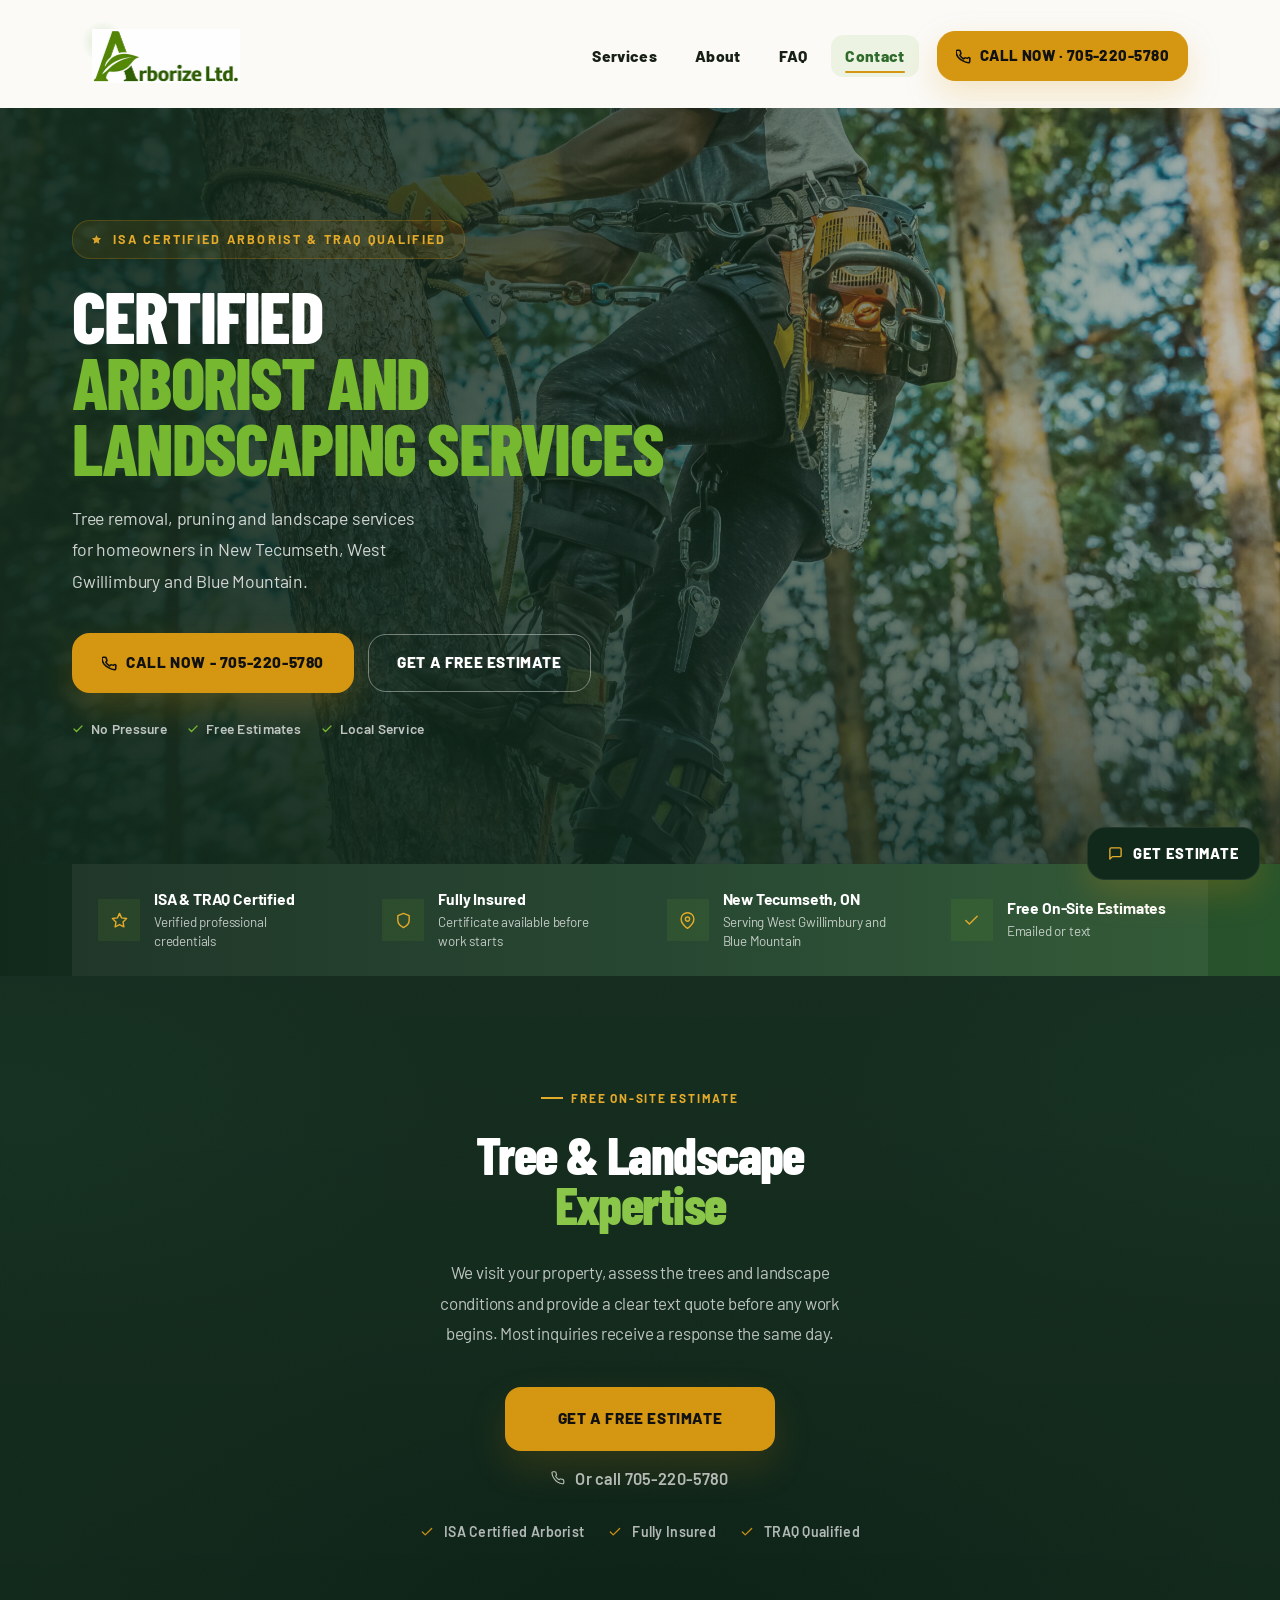
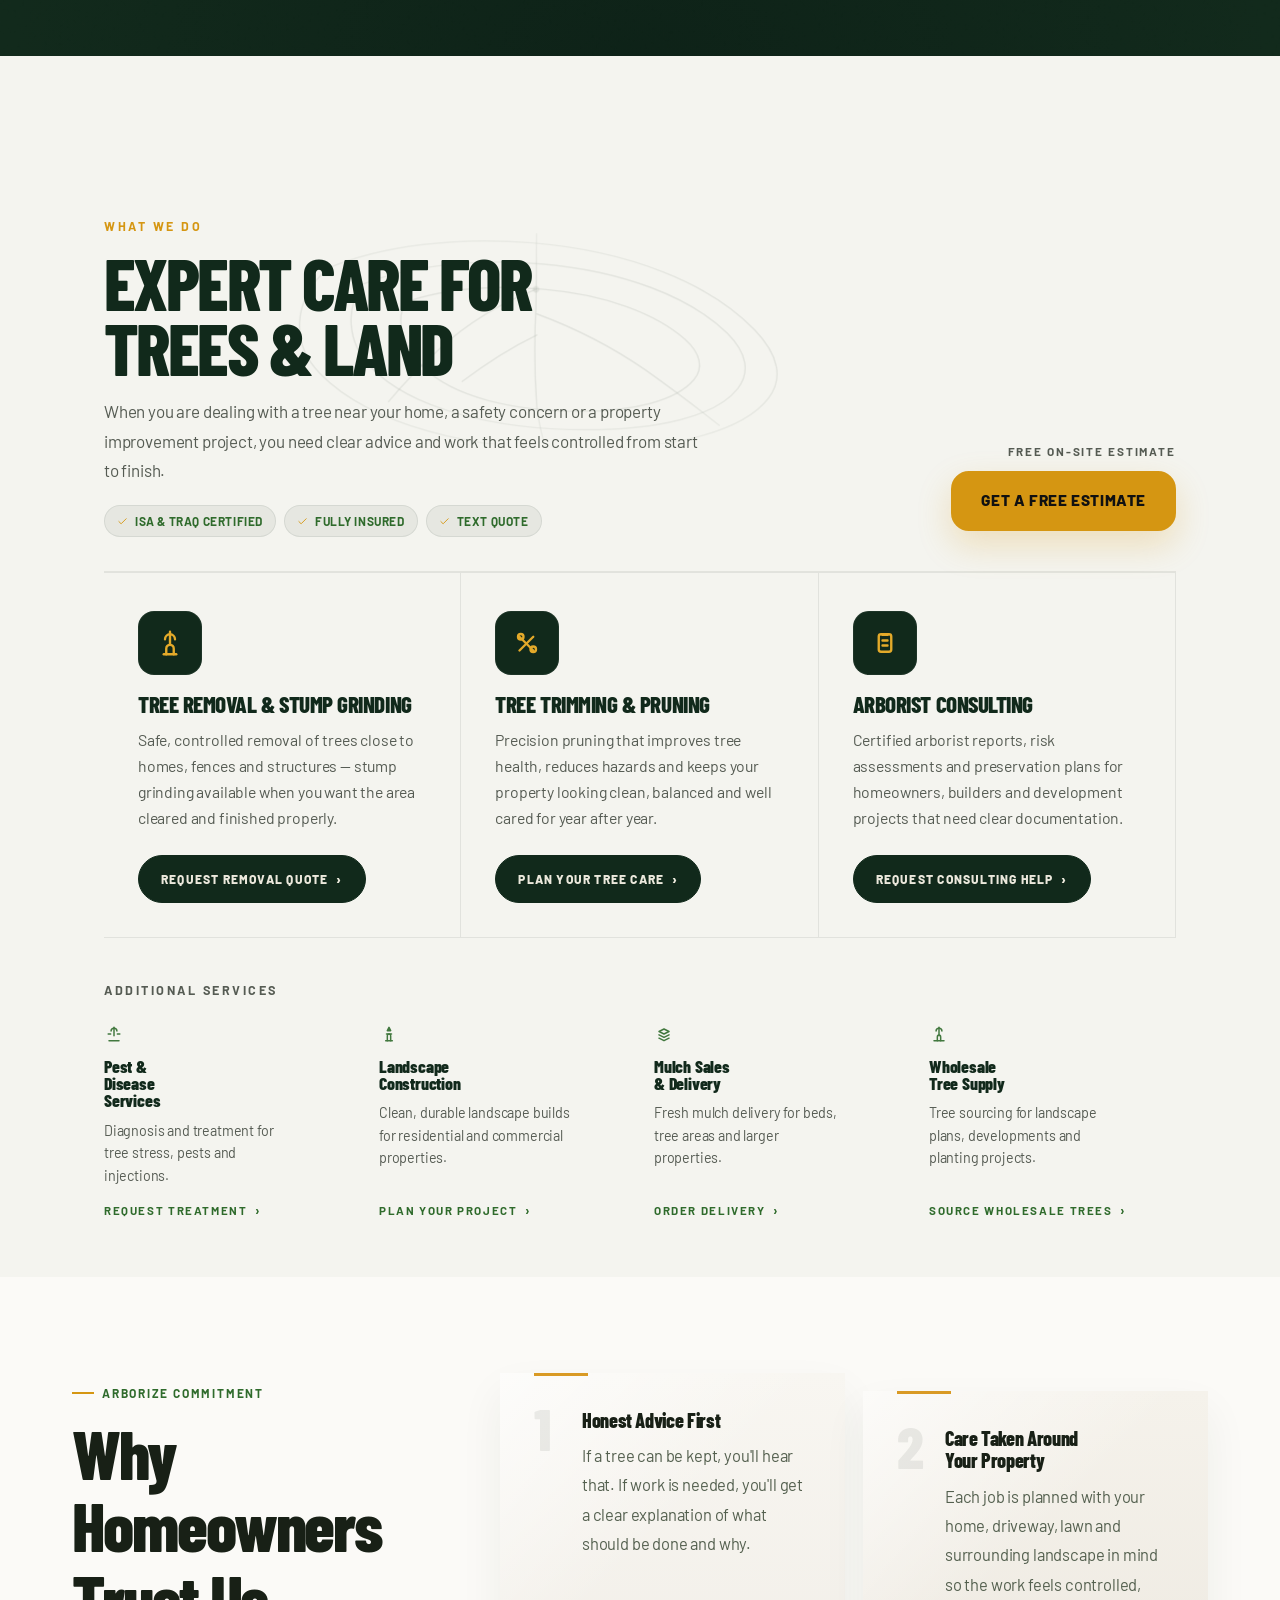
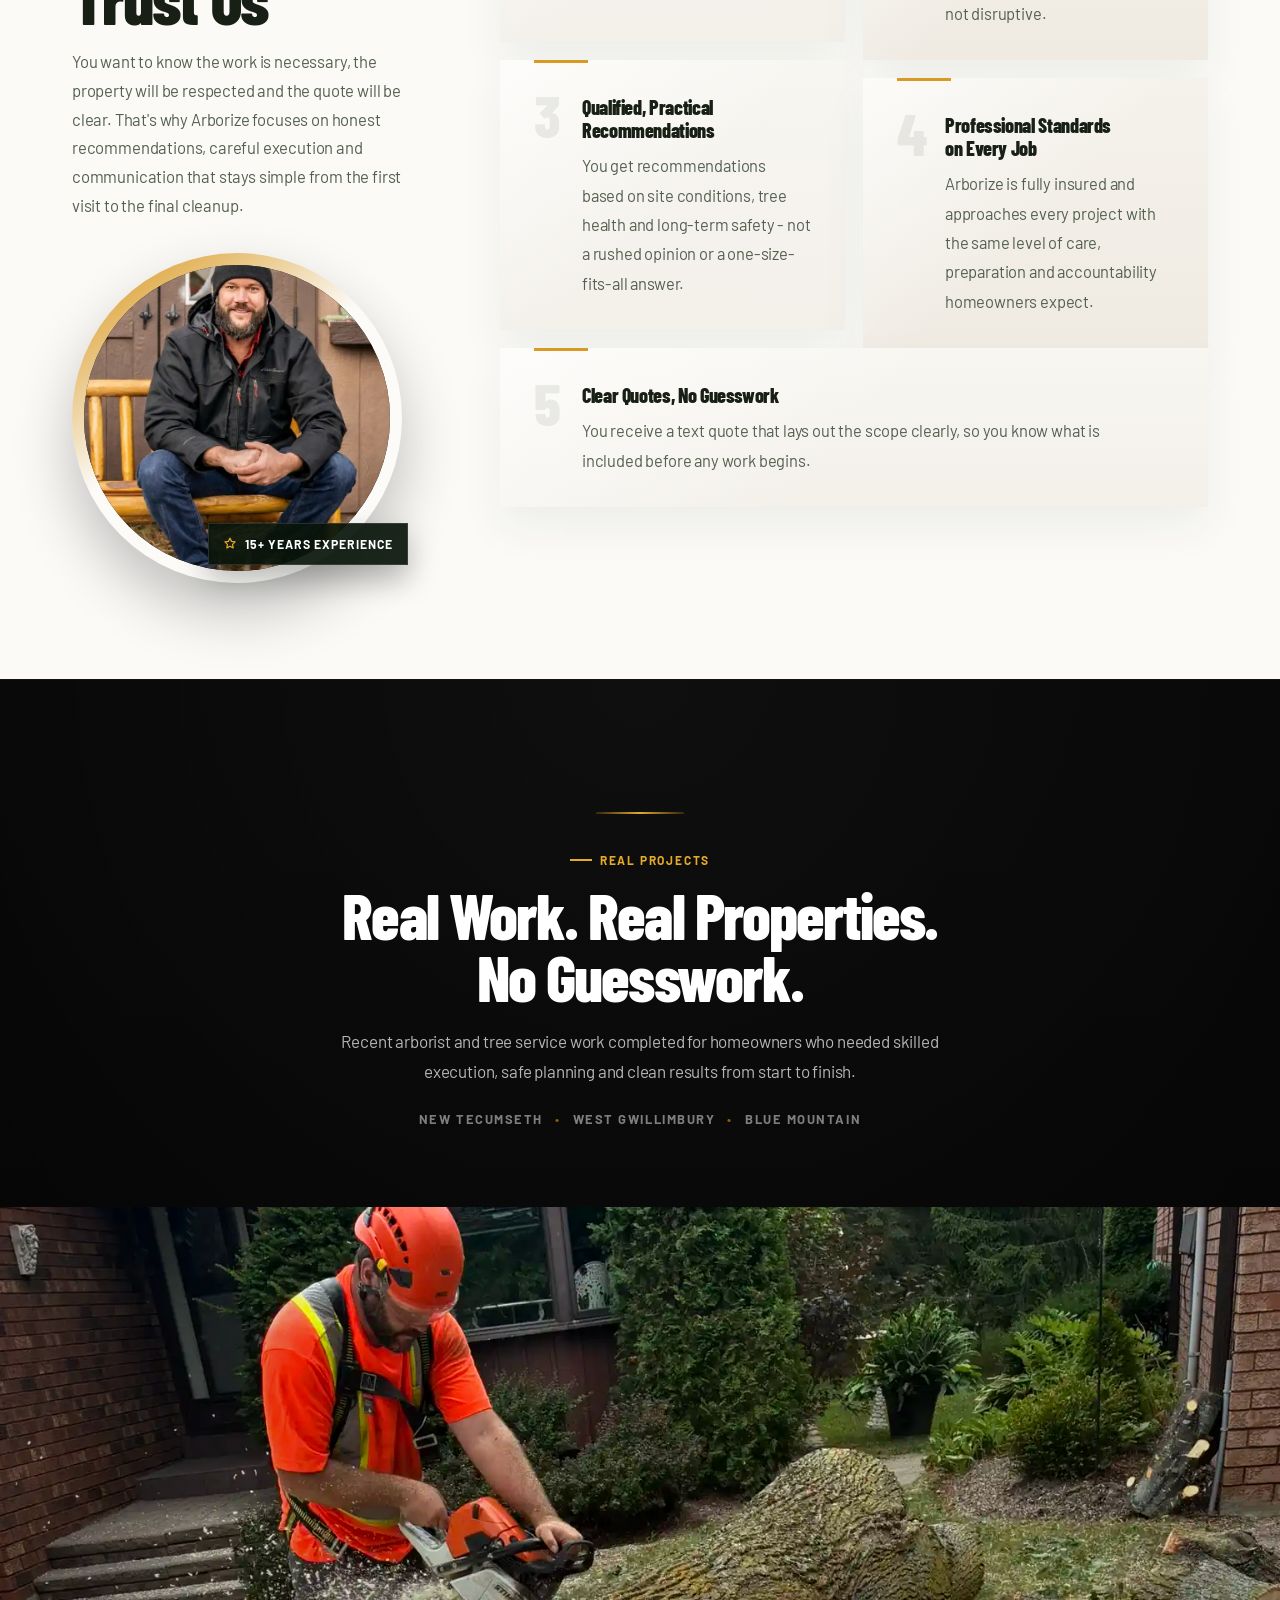
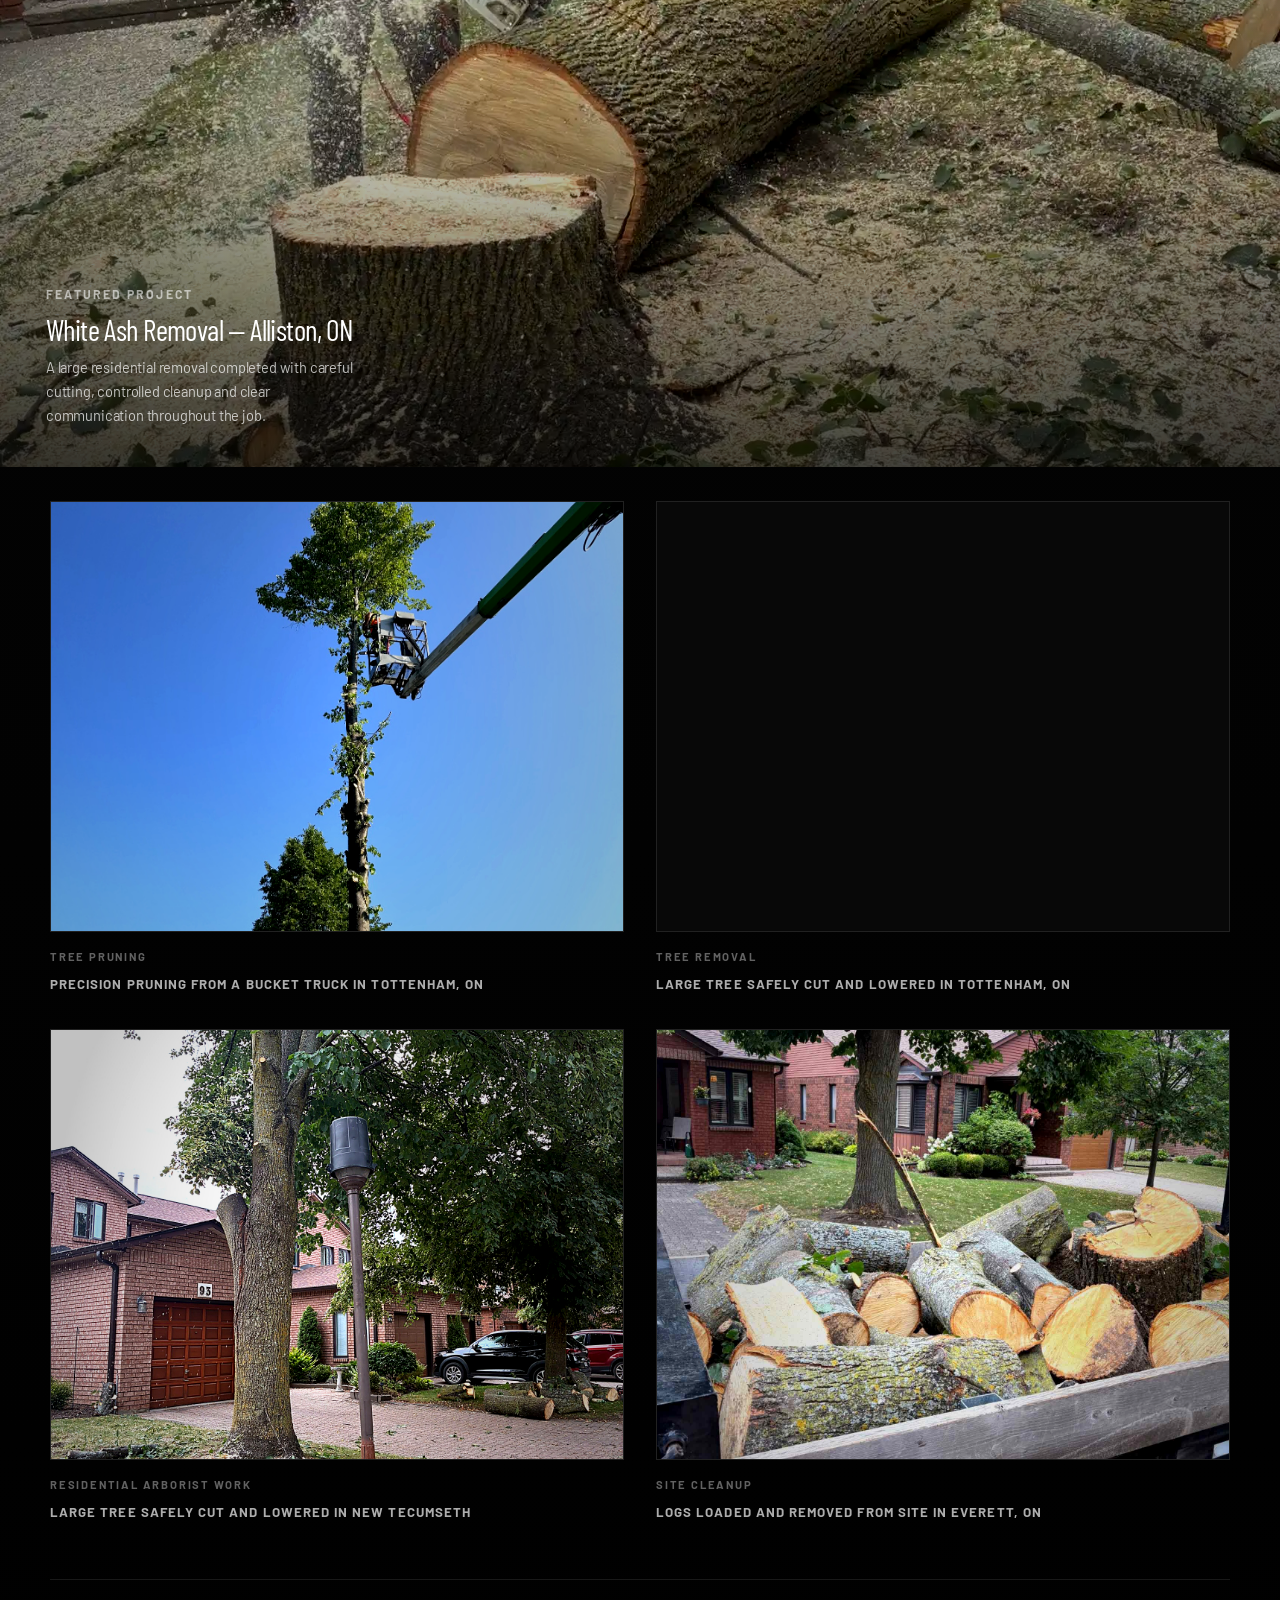
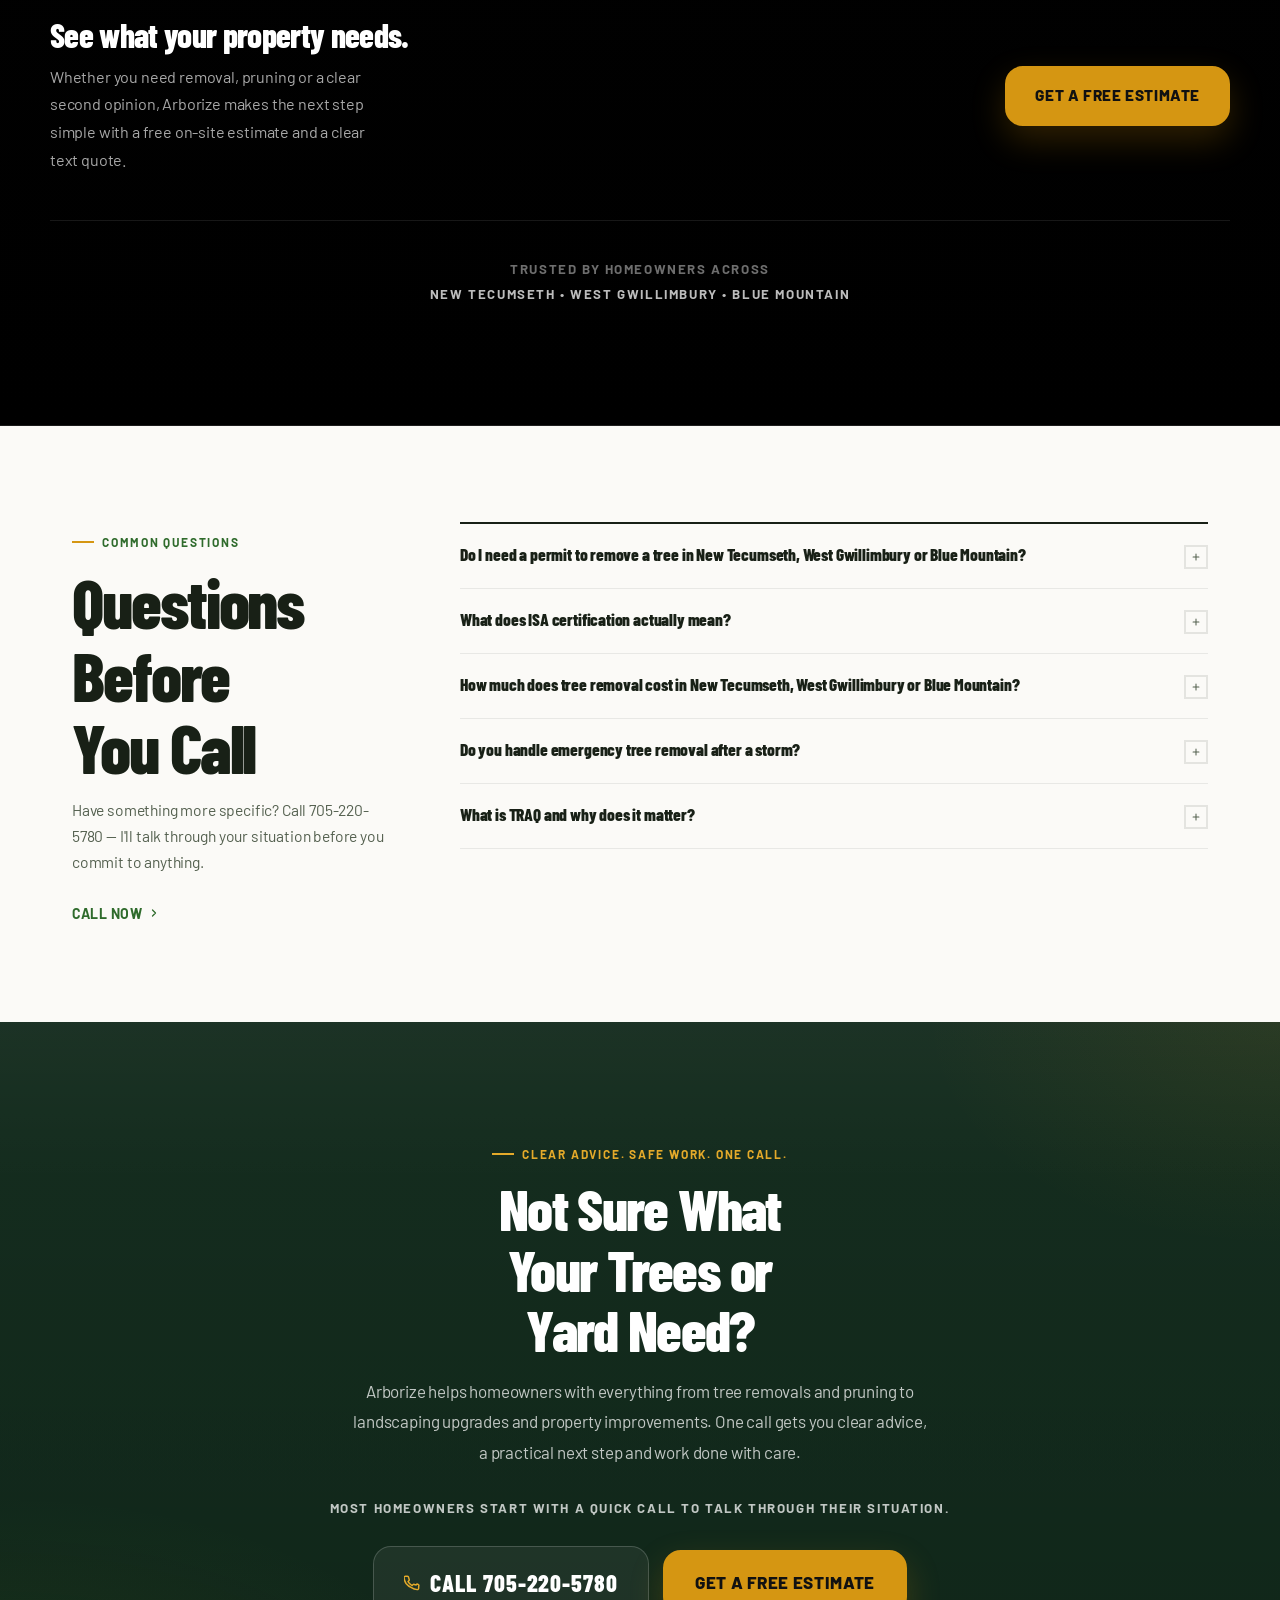
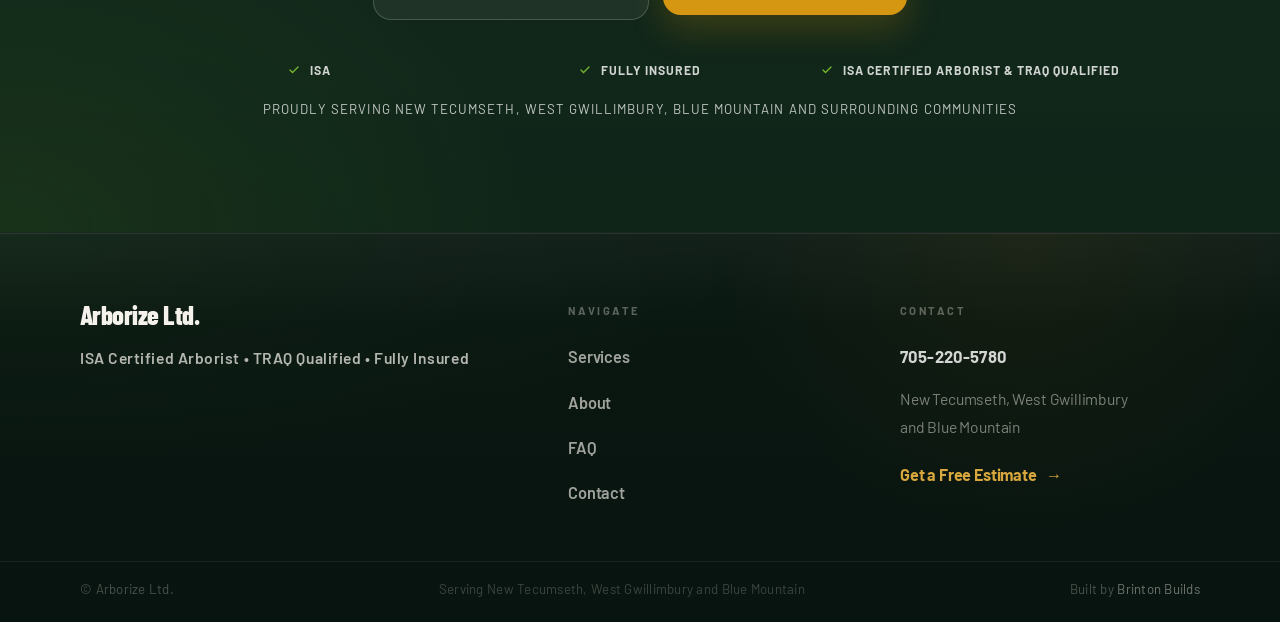
==== index.html @ 6a903f0a "Add files via upload" ====
<!DOCTYPE html>

<!-- saved from url=(0029)https://arborize.netlify.app/ -->
<html lang="en"><head><meta content="text/html; charset=utf-8" http-equiv="Content-Type"/>
<meta content="noindex, nofollow" name="robots"/>
<meta content="width=device-width, initial-scale=1.0" name="viewport"/>
<title>Arborist &amp; Landscape Services in New Tecumseth, West Gwillimbury and Blue Mountain | Arborize Ltd. | 705-220-5780</title>
<meta content="Arborize Ltd. provides arborist consulting, tree risk assessments, preservation plans and landscape services in New Tecumseth, West Gwillimbury and Blue Mountain." name="description"/>
<meta content="Arborist Services in New Tecumseth, West Gwillimbury and Blue Mountain | Arborize Ltd." property="og:title"/>
<meta content="Arborize Ltd. provides arborist consulting, tree risk assessments, preservation plans and landscape services in New Tecumseth, West Gwillimbury and Blue Mountain." property="og:description"/>
<meta content="website" property="og:type"/>
<meta content="images/Arborize-Ltd-Arborist-Landscape-Services.jpg" property="og:image"/>
<meta content="summary_large_image" name="twitter:card"/>
<script type="application/ld+json">
{
  "@context": "https://schema.org",
  "@type": "LocalBusiness",
  "name": "Arborize Ltd.",
  "description": "Arborist consulting, tree risk assessments, preservation plans and landscape services in New Tecumseth, West Gwillimbury and Blue Mountain, Ontario.",
  "url": "https://arborize.ca",
  "telephone": "+17052205780",
  "email": "arborizeltd@outlook.com",
  "address": {
    "@type": "PostalAddress",
    "streetAddress": "5289 Boyne Street",
    "addressLocality": "Alliston",
    "addressRegion": "ON",
    "postalCode": "L9R 1V2",
    "addressCountry": "CA"
  },
  "geo": { "@type": "GeoCoordinates", "latitude": 44.154, "longitude": -79.865 },
  "areaServed": ["New Tecumseth","West Gwillimbury","Blue Mountain"],
  "serviceType": ["Arborist Services","Tree Consulting","Tree Risk Assessments","Tree Preservation Plans","Landscape Services"],
  "openingHours": "Mo-Fr 08:00-17:00",
  "priceRange": "$$",
  "hasCredential": "ISA Certified Arborist",
  "image": "images/Arborize-Ltd-Arborist-Landscape-Services.jpg"
}
</script>
<link href="https://fonts.googleapis.com" rel="preconnect"/>
<link crossorigin="" href="https://fonts.gstatic.com" rel="preconnect"/>
<link href="https://fonts.googleapis.com/css2?family=Barlow:wght@400;500;600;700&amp;family=Barlow+Condensed:wght@600;700;800&amp;display=swap" rel="stylesheet"/>
<style>
/* ─── RESET & BASE ─── */
*, *::before, *::after { box-sizing: border-box; margin: 0; padding: 0; }
html { scroll-behavior: smooth; font-size: 17px; }
body {
  font-family: 'Barlow', sans-serif;
  font-weight: 400;
  color: #1c2316;
  background: #fff;
  -webkit-font-smoothing: antialiased;
  -moz-osx-font-smoothing: grayscale;
  line-height: 1.68;
  overflow-x: hidden;
}
img { display: block; max-width: 100%; }
a { text-decoration: none; color: inherit; }

/* ─── TOKENS ─── */
:root {
  --green-deep:   #0F2418;
  --green-mid:    #1E3D2B;
  --green-accent: #5FAE3E;
  --amber:        #d48a00;
  --amber-light:  #f5a623;
  --amber-hover:  #b57500;
  --white:        #ffffff;
  --off-white:    #f7f5f0;
  --stone:        #eceae3;
  --text:         #1c2316;
  --text-muted:   #4d5545;
  --border:       #dcdbd4;
  --display:      'Barlow Condensed', sans-serif;
  --body:         'Barlow', sans-serif;
  --max:          1160px;
  --sv:           96px;
  --radius:       0px;
  --card-bg:      #0f241b;
  --card-border:  rgba(255,255,255,0.07);
}

/* ─── LAYOUT ─── */
.wrap { max-width: var(--max); margin: 0 auto; padding: 0 32px; }
p { text-wrap: pretty; }

/* ─── TYPOGRAPHY ─── */
h1, h2, h3 {
  text-wrap: balance; font-family: var(--display); font-weight: 800; line-height: 1.05; letter-spacing: -0.01em; text-transform: none; }
h1 { font-size: clamp(3.6rem, 7.2vw, 5.52rem); }
h2 { font-size: clamp(3.12rem, 5.4vw, 4.32rem); }
h3 { font-size: clamp(1.68rem, 2.4vw, 2.16rem); font-weight: 800; }

.eyebrow {
  display: inline-flex;
  align-items: center;
  gap: 8px;
  font-family: var(--body);
  font-size: 0.7rem;
  font-weight: 700;
  letter-spacing: 0.15em;
  text-transform: uppercase;
  color: var(--amber-light);
  margin-bottom: 14px;
}
.eyebrow::before {
  content: '';
  display: block;
  width: 22px;
  height: 2px;
  background: var(--amber-light);
  flex-shrink: 0;
}
.eyebrow.dark { color: var(--green-mid); }
.eyebrow.dark::before { background: var(--amber); }

/* ─── BUTTONS ─── */
.btn {
  display: inline-flex;
  align-items: center;
  gap: 9px;
  font-family: var(--body);
  font-weight: 700;
  font-size: 0.92rem;
  letter-spacing: 0.025em;
  cursor: pointer;
  border: 2px solid transparent;
  transition: background 0.18s ease, border-color 0.18s ease, color 0.18s ease, transform 0.15s ease, box-shadow 0.18s ease;
  white-space: nowrap;
  text-decoration: none;
  padding: 14px 28px;
}
.btn-primary {
  background: var(--amber);
  color: #111;
  border-color: var(--amber);
}
.btn-primary:hover {
  background: var(--amber-hover);
  border-color: var(--amber-hover);
  transform: translateY(-1px);
  box-shadow: 0 4px 18px rgba(212,138,0,0.3);
}
.btn-call {
  background: transparent;
  color: #fff;
  border-color: rgba(255,255,255,0.4);
}
.btn-call:hover {
  border-color: rgba(255,255,255,0.85);
  background: rgba(255,255,255,0.08);
}
.btn-outline-green {
  background: transparent;
  color: #ffffff;
  border-color: var(--green-mid);
}
.btn-outline-green:hover {
  background: var(--green-mid);
  color: #fff;
}
.btn-white {
  background: #fff;
  color: var(--green-deep);
  border-color: #fff;
}
.btn-white:hover {
  background: var(--stone);
  border-color: var(--stone);
}
.btn svg { width: 15px; height: 15px; flex-shrink: 0; }


#site-header .wrap {
  width: 100%;
  max-width: var(--max);
  margin: 0 auto;
  padding-left: 32px;
  padding-right: 32px;
}

/* ─── HEADER ─── */
#site-header {
  position: sticky;
  top: 0;
  z-index: 900;
  width: 100%;
  padding: 14px 0 0;
  background: rgba(255,255,255,0.96);
  backdrop-filter: blur(16px);
  -webkit-backdrop-filter: blur(16px);
  transition: padding 0.22s ease, background 0.22s ease;
}
#site-header.scrolled {
  padding-top: 10px;
  background: rgba(255,255,255,0.98);
}
#site-header .inner {
  display: flex;
  align-items: center;
  justify-content: space-between;
  min-height: 82px;
  gap: 24px;
  width: 100%;
  padding: 12px 0;
  background: rgba(255,255,255,0.9);
  border: none;
  border-radius: 0;
  box-shadow: none;
}
.logo {
  display: inline-flex;
  align-items: center;
  flex-shrink: 0;
  position: relative;
  z-index: 2;
  line-height: 0;
  padding: 2px 0;
}
.logo::after {
  content: '';
  position: absolute;
  left: -10px;
  top: -6px;
  width: 42px;
  height: 42px;
  background: radial-gradient(circle, rgba(95,174,62,0.24) 0%, rgba(95,174,62,0.12) 38%, transparent 72%);
  pointer-events: none;
  z-index: -1;
}
.logo img {
  display: block;
  width: auto;
  height: auto;
  max-height: 54px;
  object-fit: contain;
  object-position: left center;
}
.logo-footer img { height: 40px; width: auto; filter: brightness(0) invert(1); opacity: 0.75; }

.header-right {
  display: flex;
  align-items: center;
  gap: 18px;
  margin-left: auto;
}

#main-nav {
  display: flex;
  align-items: center;
  gap: 10px;
  padding: 0;
  background: transparent;
  border: 0;
  box-shadow: none;
}
.nav-link {
  display: inline-flex;
  align-items: center;
  justify-content: center;
  min-height: 42px;
  font-size: 0.92rem;
  font-weight: 700;
  letter-spacing: 0.01em;
  color: var(--text);
  padding: 0 14px;
  border-radius: 12px;
  transition: color 0.2s ease, background 0.2s ease, transform 0.2s ease;
  position: relative;
}
.nav-link::before {
  content: '';
  position: absolute;
  left: 14px;
  right: 14px;
  bottom: 6px;
  height: 2px;
  border-radius: 999px;
  background: var(--amber);
  transform: scaleX(0);
  transform-origin: center;
  transition: transform 0.28s cubic-bezier(.22,.8,.32,1);
}
.nav-link:hover,
.nav-link:focus-visible {
  color: var(--green-mid);
  background: transparent;
  outline: none;
}
.nav-link:hover::before,
.nav-link:focus-visible::before,
.nav-link.active::before { transform: scaleX(1); }
.nav-link.active {
  color: var(--green-mid);
  background: rgba(22,43,25,0.05);
}

.nav-item-has-children {
  position: relative;
}
.nav-item-has-children > .nav-link::after {
  content: '';
  display: inline-block;
  width: 0; height: 0;
  border-left: 4px solid transparent;
  border-right: 4px solid transparent;
  border-top: 4px solid currentColor;
  margin-left: 7px;
  vertical-align: middle;
  opacity: 0.52;
  transition: transform 0.2s ease, opacity 0.2s ease;
}
.nav-item-has-children:hover > .nav-link::after,
.nav-item-has-children:focus-within > .nav-link::after,
.nav-item-has-children > .nav-link[aria-expanded="true"]::after {
  transform: rotate(-180deg);
  opacity: 0.88;
}
.nav-dropdown {
  position: absolute;
  top: calc(100% + 14px);
  left: 50%;
  transform: translateX(-50%) translateY(10px);
  background: rgba(255,255,255,0.985);
  border: none;
  border-radius: 18px;
  box-shadow: 0 26px 56px rgba(18,28,15,0.14);
  min-width: 300px;
  padding: 10px;
  opacity: 0;
  pointer-events: none;
  transition: opacity 0.18s ease, transform 0.18s ease;
}
.nav-dropdown::before {
  content: '';
  position: absolute;
  top: -8px;
  left: 50%;
  width: 16px;
  height: 16px;
  background: rgba(255,255,255,0.985);
  border-top: 1px solid rgba(28,35,22,0.08);
  border-left: 1px solid rgba(28,35,22,0.08);
  transform: translateX(-50%) rotate(45deg);
}
.nav-item-has-children:hover .nav-dropdown,
.nav-item-has-children:focus-within .nav-dropdown,
.nav-item-has-children > .nav-link[aria-expanded="true"] + .nav-dropdown {
  opacity: 1;
  pointer-events: all;
  transform: translateX(-50%) translateY(0);
}
.nav-dropdown a {
  display: flex;
  align-items: center;
  gap: 10px;
  padding: 12px 14px;
  border-radius: 12px;
  font-size: 0.84rem;
  font-weight: 600;
  color: var(--text);
  transition: background 0.15s ease, color 0.15s ease, transform 0.15s ease;
}
.nav-dropdown a:hover,
.nav-dropdown a:focus-visible {
  background: var(--off-white);
  color: var(--green-mid);
  transform: translateX(2px);
  outline: none;
}
.nav-dropdown a svg { color: var(--amber); flex-shrink: 0; }

.header-phone {
  display: inline-flex;
  align-items: center;
  gap: 9px;
  min-height: 50px;
  font-size: 0.88rem;
  font-weight: 800;
  letter-spacing: 0.03em;
  text-transform: uppercase;
  color: #111;
  padding: 0 18px;
  white-space: nowrap;
  border: 1px solid var(--amber);
  border-radius: 14px;
  background: var(--amber);
  box-shadow: 0 12px 24px rgba(212,138,0,0.2);
  transition: background 0.18s ease, border-color 0.18s ease, transform 0.18s ease, box-shadow 0.18s ease;
}
.header-phone:hover,
.header-phone:focus-visible {
  background: var(--amber-hover);
  border-color: var(--amber-hover);
  box-shadow: 0 16px 28px rgba(181,117,0,0.26);
  transform: translateY(-1px);
  outline: none;
}
.header-phone svg { color: #111; }

.header-cta { display: none; }

#nav-toggle {
  display: none;
  width: 50px;
  height: 50px;
  align-items: center;
  justify-content: center;
  background: #fff;
  border: none;
  border-radius: 0;
  box-shadow: 0 12px 20px rgba(18,28,15,0.05);
  cursor: pointer;
  padding: 0;
  color: var(--text);
  transition: background 0.18s ease, border-color 0.18s ease, color 0.18s ease, transform 0.18s ease, box-shadow 0.18s ease;
}
#nav-toggle:hover,
#nav-toggle:focus-visible {
  background: #fff;
  border-color: rgba(44,92,49,0.24);
  color: var(--green-mid);
  transform: translateY(-1px);
  box-shadow: 0 16px 28px rgba(18,28,15,0.08);
  outline: none;
}
#mobile-nav {
  display: block;
  max-height: 0;
  overflow: hidden;
  opacity: 0;
  transform: translateY(-8px);
  background: rgba(255,255,255,0.985);
  border: none;
  border-radius: 0;
  box-shadow: 0 24px 46px rgba(18,28,15,0.1);
  margin: 10px 20px 0;
  transition: max-height 0.32s ease, opacity 0.22s ease, transform 0.22s ease, margin-top 0.22s ease;
}
#mobile-nav.open {
  max-height: 85vh;
  opacity: 1;
  transform: translateY(0);
}
.mobile-nav-link,
.mobile-nav-toggle {
  display: flex;
  align-items: center;
  justify-content: space-between;
  width: 100%;
  padding: 15px 22px;
  font-size: 0.95rem;
  font-weight: 700;
  color: var(--text);
  background: transparent;
  border: 0;
  text-align: left;
  transition: color 0.15s ease, background 0.15s ease, padding-left 0.15s ease;
  border-bottom: 1px solid rgba(28,35,22,0.06);
}
.mobile-nav-link:hover,
.mobile-nav-link:focus-visible,
.mobile-nav-toggle:hover,
.mobile-nav-toggle:focus-visible {
  color: var(--green-mid);
  background: var(--off-white);
  padding-left: 26px;
  outline: none;
}
.mobile-nav-link.active {
  color: var(--green-mid);
  background: rgba(22,43,25,0.05);
}
.mobile-nav-group { border-bottom: 1px solid rgba(28,35,22,0.06); }
.mobile-nav-group .mobile-nav-toggle { border-bottom: 0; }
.mobile-nav-toggle-icon {
  width: 12px;
  height: 12px;
  border-right: 2px solid currentColor;
  border-bottom: 2px solid currentColor;
  transform: rotate(45deg);
  transition: transform 0.2s ease;
  opacity: 0.72;
  margin-right: 3px;
}
.mobile-nav-group.open .mobile-nav-toggle-icon { transform: rotate(-135deg) translateY(-1px); }
.mobile-nav-panel {
  max-height: 0;
  overflow: hidden;
  background: rgba(247,245,240,0.74);
  transition: max-height 0.28s ease;
}
.mobile-nav-group.open .mobile-nav-panel { max-height: 320px; }
.mobile-nav-sub {
  padding-left: 38px;
  font-size: 0.84rem;
  font-weight: 600;
  color: rgba(255,255,255,0.6);
}
.mobile-phone-link {
  display: flex;
  align-items: center;
  gap: 8px;
  font-size: 1rem;
  font-weight: 800;
  color: var(--green-mid);
  padding: 16px 22px;
  background: #f7f5f0;
  border-bottom: 1px solid rgba(28,35,22,0.06);
  border-top-left-radius: 20px;
  border-top-right-radius: 20px;
}
.mobile-phone-link svg { color: var(--amber); }

/* ─── HERO ─── */
#hero {
  background: var(--green-deep);
  position: relative;
  overflow: hidden;
  padding: 88px 0 96px;
  width: 100%;
  min-height: clamp(680px, 82vh, 920px);
  display: flex;
  align-items: center;
}

.hero-photo {
  position: absolute;
  inset: 0;
  background-image: url('images/hero-arborist-landscaping-tree-feature.webp');
  background-size: cover;
  background-repeat: no-repeat;
  background-position: 64% center;
  animation: heroZoom 16s ease-in-out infinite alternate;
  will-change: transform;
  filter: saturate(0.88) brightness(0.9);
}


@keyframes heroZoom {
  from { transform: scale(1); }
  to   { transform: scale(1.04); }
}

.hero-overlay {
  position: absolute;
  inset: 0;
  background:
    radial-gradient(circle at 76% 42%, rgba(95,174,62,0.14) 0%, rgba(95,174,62,0.06) 24%, transparent 52%),
    linear-gradient(90deg, rgba(15,36,24,0.88) 0%, rgba(15,36,24,0.72) 35%, rgba(15,36,24,0.38) 65%, rgba(15,36,24,0.08) 100%),
    linear-gradient(to bottom, rgba(15,36,24,0.18) 0%, rgba(15,36,24,0.08) 42%, rgba(15,36,24,0.62) 100%);
}

#hero .wrap {
  position: relative;
  z-index: 2;
  width: 100%;
}

.hero-layout {
  display: grid;
  grid-template-columns: minmax(0, 1fr) 390px;
  gap: clamp(32px, 4vw, 60px);
  align-items: center;
}

.hero-content {
  animation: fadeUp 0.65s ease both;
  max-width: 680px;
}

.hero-kicker {
  display: inline-flex;
  align-items: center;
  gap: 11px;
  font-size: 0.74rem;
  font-weight: 700;
  letter-spacing: 0.18em;
  text-transform: uppercase;
  color: var(--amber-light);
  background: rgba(212,138,0,0.12);
  border: 1px solid rgba(212,138,0,0.32);
  padding: 6px 16px;
  margin-bottom: 24px;
}
.hero-kicker svg { flex-shrink: 0; opacity: 0.95; }

h1.hero-h1 {
  color: #fff;
  font-size: clamp(2.6rem, 5.2vw, 4.1rem);
  line-height: 0.96;
  letter-spacing: -0.025em;
  margin-bottom: 24px;
  text-transform: uppercase;
}
h1.hero-h1 span { color: var(--green-accent); }

.hero-sub {
  font-size: 1.02rem;
  color: rgba(255,255,255,0.84);
  line-height: 1.78;
  max-width: 34ch;
  margin-bottom: 36px;
  font-weight: 400;
}

.hero-actions {
  display: flex;
  align-items: center;
  gap: 18px;
  flex-wrap: wrap;
  margin-bottom: 20px;
}

.hero-trust-row {
  display: flex;
  align-items: center;
  gap: 20px;
  row-gap: 10px;
  flex-wrap: wrap;
}
.hero-trust-item {
  display: flex;
  align-items: center;
  gap: 7px;
  font-size: 0.81rem;
  font-weight: 600;
  color: rgba(255,255,255,0.72);
  letter-spacing: 0.02em;
}
.hero-trust-item svg { width: 12px; height: 12px; color: var(--green-accent); flex-shrink: 0; }

/* Hero Call Card */
.hero-card {
  background: rgba(7,18,13,0.82);
  border: 1px solid rgba(255,255,255,0.08);
  box-shadow: 0 24px 60px rgba(0,0,0,0.24);
  padding: 30px 26px;
  backdrop-filter: blur(18px);
  -webkit-backdrop-filter: blur(18px);
  animation: fadeUp 0.65s 0.18s ease both;
}
.hero-card-headline {
  font-family: var(--display);
  font-size: 1.35rem;
  font-weight: 800;
  color: #fff;
  margin-bottom: 5px;
  text-transform: uppercase;
  letter-spacing: 0.02em;
}
.hero-card-sub {
  font-size: 0.78rem;
  color: rgba(255,255,255,0.4);
  margin-bottom: 22px;
  line-height: 1.55;
}
.hero-card-rows { display: flex; flex-direction: column; gap: 13px; margin-bottom: 22px; }
.hero-card-row { display: flex; align-items: flex-start; gap: 11px; }
.hcr-icon {
  width: 34px; height: 34px;
  flex-shrink: 0;
  background: rgba(212,138,0,0.16);
  display: flex; align-items: center; justify-content: center;
  margin-top: 1px;
}
.hcr-icon svg { width: 15px; height: 15px; color: var(--amber-light); }
.hcr-text strong {
  display: block;
  font-size: 0.88rem;
  font-weight: 700;
  color: #fff;
  margin-bottom: 1px;
}
.hcr-text span { font-size: 0.77rem; color: rgba(255,255,255,0.45); line-height: 1.5; }
.hero-card-phone {
  display: block;
  background: var(--amber);
  color: #111;
  text-align: center;
  padding: 14px;
  font-family: var(--display);
  font-size: 1.22rem;
  font-weight: 800;
  letter-spacing: 0.04em;
  text-transform: uppercase;
  transition: background 0.18s;
}
.hero-card-phone:hover { background: var(--amber-hover); color: #111; }
.hero-card-note {
  text-align: center;
  font-size: 0.7rem;
  color: rgba(255,255,255,0.28);
  margin-top: 8px;
  letter-spacing: 0.04em;
}

/* ─── TRUST STRIP ─── */
#trust-strip {
  background: linear-gradient(90deg, #0F2418 0%, #163523 50%, #1E3D2B 100%);
  width: 100%;
}
.trust-strip-inner {
  display: grid;
  grid-template-columns: repeat(4, minmax(0, 1fr));
}
.trust-item {
  display: flex;
  align-items: center;
  gap: 14px;
  min-width: 0;
  min-height: 100%;
  padding: 24px 24px;
  border-right: 1px solid rgba(255,255,255,0.08);
}
.trust-item:last-child { border-right: none; }
.trust-icon {
  width: 42px;
  height: 42px;
  flex: 0 0 42px;
  background: rgba(95,174,62,0.08);
  display: flex;
  align-items: center;
  justify-content: center;
}
.trust-icon svg { width: 17px; height: 17px; color: var(--amber-light); }
.trust-text {
  display: flex;
  flex-direction: column;
  justify-content: center;
  gap: 4px;
  min-width: 0;
}
.trust-text strong {
  display: block;
  font-size: 0.9rem;
  font-weight: 700;
  color: #fff;
  line-height: 1.2;
}
.trust-text span {
  display: block;
  font-size: 0.79rem;
  color: rgba(255,255,255,0.76);
  line-height: 1.4;
}

/* ─── SECTION SHARED ─── */
.section-header { margin-bottom: 52px; }
.section-header.centered { text-align: center; }
.section-header.centered .section-intro { margin-left: auto; margin-right: auto; }
.section-title { color: var(--text); margin-bottom: 13px; text-transform: none; }
.section-intro {
  font-size: 0.98rem;
  color: var(--text-muted);
  line-height: 1.72;
  max-width: 54ch;
}
.section-intro-wide { max-width: 660px; }

/* ─── INLINE CTA BAND ─── */
#inline-cta-band {
  background:
    radial-gradient(circle at 50% 34%, rgba(95,174,62,0.13) 0%, rgba(95,174,62,0.05) 20%, transparent 42%),
    linear-gradient(180deg, #0f2418 0%, #0c1d14 100%);
  padding: 112px 0;
  width: 100%;
  position: relative;
  overflow: hidden;
}
#inline-cta-band::before {
  content: '';
  position: absolute;
  inset: 0;
  background-image:
    radial-gradient(ellipse 78% 84% at 50% 100%, rgba(8,24,18,0.46) 0%, transparent 64%),
    radial-gradient(ellipse 58% 54% at 0% 20%, rgba(29,74,53,0.18) 0%, transparent 60%),
    radial-gradient(ellipse 58% 54% at 100% 18%, rgba(29,74,53,0.18) 0%, transparent 60%);
  pointer-events: none;
}
#inline-cta-band::after {
  content: '';
  position: absolute;
  inset: 0;
  background-image: url("data:image/svg+xml,%3Csvg viewBox='0 0 200 200' xmlns='http://www.w3.org/2000/svg'%3E%3Cfilter id='noise'%3E%3CfeTurbulence type='fractalNoise' baseFrequency='0.9' numOctaves='4' stitchTiles='stitch'/%3E%3C/filter%3E%3Crect width='100%25' height='100%25' filter='url(%23noise)' opacity='0.02'/%3E%3C/svg%3E");
  opacity: 0.42;
  pointer-events: none;
}
.inline-cta-inner {
  position: relative;
  z-index: 1;
  max-width: 920px;
  margin: 0 auto;
  display: flex;
  flex-direction: column;
  align-items: center;
  text-align: center;
}
.inline-cta-text {
  max-width: 760px;
  display: flex;
  flex-direction: column;
  align-items: center;
}
.inline-cta-text .eyebrow {
  color: var(--amber-light);
  margin-bottom: 22px;
}
.inline-cta-text .eyebrow::before {
  background: var(--amber-light);
}
.inline-cta-headline {
  font-size: clamp(3rem, 6vw, 5rem);
  color: #fff;
  margin-bottom: 0;
  text-transform: none;
  line-height: 0.94;
  letter-spacing: -0.038em;
}
.inline-cta-headline span {
  display: block;
  color: var(--green-accent);
}
.inline-cta-description {
  font-size: clamp(1rem, 1.25vw, 1.1rem);
  color: rgba(255,255,255,0.72);
  max-width: 42ch;
  line-height: 1.8;
  margin: 28px auto 0;
}
.inline-cta-action {
  display: flex;
  flex-direction: column;
  align-items: center;
  gap: 18px;
  margin-top: 38px;
}
.inline-cta-buttons {
  display: flex;
  flex-direction: column;
  align-items: center;
  gap: 14px;
}
.inline-cta-buttons .btn {
  min-width: 260px;
  justify-content: center;
  border-radius: 16px;
  padding: 17px 34px;
  box-shadow: 0 16px 38px rgba(212,138,0,0.16);
}
.inline-cta-phone-link {
  display: inline-flex;
  align-items: center;
  gap: 10px;
  font-family: var(--body);
  font-size: 0.96rem;
  font-weight: 600;
  color: rgba(255,255,255,0.64);
  letter-spacing: 0.01em;
  text-decoration: none;
  transition: color 0.22s ease, transform 0.22s ease;
}
.inline-cta-phone-link svg {
  width: 14px;
  height: 14px;
  flex-shrink: 0;
}
.inline-cta-phone-link:hover {
  color: rgba(255,255,255,0.92);
  transform: translateY(-1px);
}
.inline-cta-trust {
  display: flex;
  flex-wrap: wrap;
  justify-content: center;
  gap: 12px 24px;
  margin-top: 10px;
}
.inline-cta-trust-item {
  display: inline-flex;
  align-items: center;
  gap: 10px;
  font-size: 0.83rem;
  font-weight: 600;
  letter-spacing: 0.02em;
  color: rgba(255,255,255,0.56);
}
.inline-cta-trust-item svg {
  width: 14px;
  height: 14px;
  flex-shrink: 0;
  color: var(--amber);
  opacity: 0.95;
}
.inline-cta-delay-1 { transition-delay: 0.08s; }
.inline-cta-delay-2 { transition-delay: 0.18s; }
.inline-cta-delay-3 { transition-delay: 0.28s; }

@media (max-width: 860px) {
  #inline-cta-band {
    padding: 86px 0;
  }
  .inline-cta-description {
    max-width: 48ch;
  }
}

@media (max-width: 540px) {
  #inline-cta-band {
    padding: 72px 0;
  }
  .inline-cta-headline {
    font-size: clamp(2.5rem, 11vw, 3.6rem);
  }
  .inline-cta-description {
    margin-top: 22px;
    font-size: 0.98rem;
    line-height: 1.72;
  }
  .inline-cta-buttons,
  .inline-cta-buttons .btn {
    width: 100%;
  }
  .inline-cta-trust {
    gap: 10px 18px;
  }
}

/* ─── SERVICES ─── */
#services {
  background: var(--green-deep);
  padding: 112px 0 0;
  overflow: hidden;
  position: relative;
}

/* Layered organic texture overlay — richer depth */
#services::before {
  content: '';
  position: absolute;
  inset: 0;
  background-image:
    radial-gradient(ellipse 90% 55% at 8% 15%, rgba(44,92,49,0.4) 0%, transparent 60%),
    radial-gradient(ellipse 65% 60% at 92% 85%, rgba(22,43,25,0.7) 0%, transparent 55%),
    radial-gradient(ellipse 50% 40% at 50% 100%, rgba(0,0,0,0.35) 0%, transparent 70%);
  pointer-events: none;
  z-index: 0;
}

/* Fine grain texture overlay — adds premium materiality */
#services::after {
  content: '';
  position: absolute;
  inset: 0;
  background-image: url("data:image/svg+xml,%3Csvg viewBox='0 0 200 200' xmlns='http://www.w3.org/2000/svg'%3E%3Cfilter id='noise'%3E%3CfeTurbulence type='fractalNoise' baseFrequency='0.9' numOctaves='4' stitchTiles='stitch'/%3E%3C/filter%3E%3Crect width='100%25' height='100%25' filter='url(%23noise)' opacity='0.025'/%3E%3C/svg%3E");
  pointer-events: none;
  z-index: 0;
  opacity: 0.6;
}

.services-wrap {
  max-width: var(--max);
  margin: 0 auto;
  padding: 0 32px;
  position: relative;
  z-index: 1;
}

/* ─────────────────────────────────────────────
   SECTION HEADER
───────────────────────────────────────────── */
.services-header {
  display: grid;
  grid-template-columns: 1fr auto;
  align-items: end;
  gap: 32px;
  margin-bottom: 72px;
}

.services-eyebrow {
  display: inline-flex;
  align-items: center;
  gap: 10px;
  font-family: var(--body);
  font-size: 0.68rem;
  font-weight: 700;
  letter-spacing: 0.18em;
  text-transform: uppercase;
  color: var(--amber-light);
  margin-bottom: 18px;
}
.services-eyebrow::before {
  content: '';
  display: block;
  width: 24px;
  height: 2px;
  background: var(--amber-light);
  flex-shrink: 0;
}

.services-headline {
  font-family: var(--display);
  font-weight: 800;
  font-size: clamp(2.6rem, 4.5vw, 3.8rem);
  line-height: 1.02;
  color: var(--white);
  letter-spacing: -0.01em;
  text-wrap: balance;
}
.services-headline em {
  font-style: normal;
  color: var(--amber-light);
}

.services-subtext {
  margin-top: 18px;
  font-size: 1rem;
  line-height: 1.65;
  color: rgba(255,255,255,0.50);
  max-width: 440px;
}

.header-cta-group {
  display: flex;
  flex-direction: column;
  align-items: flex-end;
  gap: 12px;
  flex-shrink: 0;
  padding-bottom: 4px;
}
.header-cta-label {
  font-size: 0.72rem;
  font-weight: 600;
  letter-spacing: 0.1em;
  text-transform: uppercase;
  color: rgba(255,255,255,0.3);
}

/* ─────────────────────────────────────────────
   PRIMARY PILLAR GRID
───────────────────────────────────────────── */
.pillars-grid {
  display: grid;
  grid-template-columns: repeat(3, 1fr);
  gap: 3px;               /* tight seam between cards */
  margin-bottom: 3px;
}

/* ── PILLAR CARD ──
   Taller, more immersive presence.
   min-height raised from 500px → 680px.
───────────────────────────────────────────── */
.pillar-card {
  position: relative;
  background: var(--card-bg);
  
  overflow: hidden;
  display: flex;
  flex-direction: column;
  min-height: 680px;
  cursor: pointer;
  transition:
    border-color 0.35s ease,
    transform 0.4s cubic-bezier(.22,.8,.32,1),
    box-shadow 0.4s cubic-bezier(.22,.8,.32,1);
}

/* Hover: subtle lift + shadow bloom */
.pillar-card:hover {
  border-color: rgba(245,166,35,0.35);
  transform: translateY(-4px);
  box-shadow:
    0 24px 64px rgba(0,0,0,0.45),
    0 4px 16px rgba(0,0,0,0.25),
    0 0 0 1px rgba(245,166,35,0.12);
  z-index: 2;
}

/* Top amber accent line — sweeps in on hover */
.pillar-card::after {
  content: '';
  position: absolute;
  top: 0;
  left: 0;
  right: 0;
  height: 3px;
  background: linear-gradient(90deg, var(--amber) 0%, var(--amber-light) 100%);
  transform: scaleX(0);
  transform-origin: left;
  transition: transform 0.5s cubic-bezier(.22,.8,.32,1);
  z-index: 10;
}
.pillar-card:hover::after { transform: scaleX(1); }

/* Card number — larger, pulled into the illustration zone as texture */
.pillar-number {
  position: absolute;
  top: 16px;
  right: 20px;
  font-family: var(--display);
  font-weight: 800;
  font-size: 10rem;
  color: rgba(255,255,255,0.025);
  line-height: 1;
  pointer-events: none;
  user-select: none;
  z-index: 1;
  transition: color 0.35s ease, transform 0.45s cubic-bezier(.22,.8,.32,1);
}
.pillar-card:hover .pillar-number {
  color: rgba(245,166,35,0.055);
  transform: translateY(-6px) scale(1.04);
}

/* ══════════════════════════════════════════════
   ILLUSTRATION ZONE
   Raised from 220px → 360px.
   This is now a visual panel, not an icon holder.
   Multi-layer background treatment creates depth
   even before custom artwork is placed.
══════════════════════════════════════════════ */
.pillar-icon-zone {
  flex-shrink: 0;
  height: 360px;
  display: flex;
  align-items: center;
  justify-content: center;
  position: relative;
  overflow: hidden;
  /* Base tonal layer — each card gets a unique tint via modifier below */
  background: linear-gradient(
    175deg,
    rgba(44,92,49,0.55) 0%,
    rgba(25,45,28,0.85) 55%,
    rgba(18,35,20,0.95) 100%
  );
}

/* ── Per-card tonal shifts — gives each pillar a distinct atmosphere ── */
.pillar-card:nth-child(1) .pillar-icon-zone {
  background: linear-gradient(
    168deg,
    rgba(35,80,42,0.6) 0%,
    rgba(22,42,25,0.88) 50%,
    rgba(15,30,17,0.98) 100%
  );
}
.pillar-card:nth-child(2) .pillar-icon-zone {
  background: linear-gradient(
    172deg,
    rgba(28,68,50,0.55) 0%,
    rgba(20,40,28,0.88) 52%,
    rgba(14,28,20,0.98) 100%
  );
}
.pillar-card:nth-child(3) .pillar-icon-zone {
  background: linear-gradient(
    165deg,
    rgba(48,72,35,0.55) 0%,
    rgba(25,42,20,0.88) 52%,
    rgba(17,30,14,0.98) 100%
  );
}

/* Layer 1: Radial glow — warm centre bloom */
.pillar-icon-zone::before {
  content: '';
  position: absolute;
  inset: 0;
  background:
    radial-gradient(ellipse 75% 65% at 50% 42%, rgba(44,92,49,0.65) 0%, transparent 68%),
    radial-gradient(ellipse 55% 45% at 50% 50%, rgba(245,166,35,0.07) 0%, transparent 60%);
  pointer-events: none;
  z-index: 1;
  transition: opacity 0.45s ease;
  opacity: 0.8;
}
.pillar-card:hover .pillar-icon-zone::before { opacity: 1; }

/* Layer 2: Subtle diagonal light streak — premium refracted feel */
.pillar-icon-zone::after {
  content: '';
  position: absolute;
  top: -40%;
  left: -20%;
  width: 60%;
  height: 180%;
  background: linear-gradient(
    105deg,
    transparent 0%,
    rgba(255,255,255,0.018) 48%,
    transparent 100%
  );
  pointer-events: none;
  z-index: 2;
  transform: skewX(-12deg);
  transition: opacity 0.5s ease, transform 0.5s ease;
}
.pillar-card:hover .pillar-icon-zone::after {
  transform: skewX(-12deg) translateX(30px);
  opacity: 0.6;
}

/* ── Bottom fade — icon zone bleeds cleanly into card body ── */
.pillar-icon-zone-fade {
  position: absolute;
  bottom: 0;
  left: 0;
  right: 0;
  height: 80px;
  background: linear-gradient(to bottom, transparent 0%, var(--card-bg) 100%);
  pointer-events: none;
  z-index: 3;
}

/* ── Illustration stage — centred artwork container ── */
.icon-stage {
  position: relative;
  z-index: 4;
  display: flex;
  align-items: center;
  justify-content: center;
  width: 100%;
  height: 100%;
  padding: 40px 40px 60px; /* extra bottom pad for fade overlap */
}

/* ── Service icon placeholder ──
   Replace .service-icon with your custom SVG or <img>.
   The animated ring + scale will carry forward. */
.service-icon {
  width: 140px;
  height: 140px;
  border-radius: 50%;
  background: rgba(255,255,255,0.045);
  border: 1.5px dashed rgba(255,255,255,0.13);
  position: relative;
  display: flex;
  align-items: center;
  justify-content: center;
  transition:
    transform 0.5s cubic-bezier(.34,1.56,.64,1),
    background 0.35s ease,
    border-color 0.35s ease,
    box-shadow 0.5s ease;
}
/* Outer ring — faint halo */
.service-icon::before {
  content: '';
  position: absolute;
  inset: -14px;
  border-radius: 50%;
  border: 1px solid rgba(255,255,255,0.05);
  transition: border-color 0.45s ease, transform 0.5s cubic-bezier(.34,1.56,.64,1);
}
.pillar-card:hover .service-icon {
  transform: scale(1.12) translateY(-6px);
  background: rgba(245,166,35,0.09);
  border-color: rgba(245,166,35,0.28);
  box-shadow:
    0 0 0 12px rgba(245,166,35,0.04),
    0 24px 48px rgba(0,0,0,0.4),
    0 0 80px rgba(44,92,49,0.35);
}
.pillar-card:hover .service-icon::before {
  border-color: rgba(245,166,35,0.14);
  transform: scale(1.12);
}
/* Inner plus marker — visual cue for illustration placement */
.service-icon::after {
  content: '+';
  font-size: 1.6rem;
  color: rgba(255,255,255,0.14);
  font-weight: 300;
  line-height: 1;
  transition: color 0.35s ease;
}
.pillar-card:hover .service-icon::after {
  color: rgba(245,166,35,0.3);
}

/* ── CARD CONTENT ── */
.pillar-body {
  flex: 1;
  display: flex;
  flex-direction: column;
  padding: 28px 32px 40px;
  position: relative;
  z-index: 1;
}

/* Subtle top separator between zone and body */
.pillar-body::before {
  content: '';
  display: block;
  width: 36px;
  height: 2px;
  background: rgba(245,166,35,0.35);
  margin-bottom: 20px;
  transition: width 0.45s cubic-bezier(.22,.8,.32,1), background 0.35s ease;
}
.pillar-card:hover .pillar-body::before {
  width: 56px;
  background: rgba(245,166,35,0.7);
}

.pillar-category {
  font-family: var(--body);
  font-size: 0.64rem;
  font-weight: 700;
  letter-spacing: 0.2em;
  text-transform: uppercase;
  color: rgba(245,166,35,0.65);
  margin-bottom: 10px;
}

.pillar-title {
  font-family: var(--display);
  font-weight: 800;
  font-size: clamp(1.75rem, 2.4vw, 2.2rem);
  line-height: 1.0;
  color: var(--white);
  letter-spacing: -0.015em;
  margin-bottom: 14px;
  transition: color 0.3s ease;
}
.pillar-card:hover .pillar-title {
  color: #fff;
}

.pillar-desc {
  font-size: 0.9rem;
  line-height: 1.68;
  color: rgba(255,255,255,0.46);
  flex: 1;
  margin-bottom: 32px;
  max-width: 28ch;
  transition: color 0.35s ease;
}
.pillar-card:hover .pillar-desc {
  color: rgba(255,255,255,0.58);
}

/* ── Pillar CTA ── */
.pillar-cta {
  display: inline-flex;
  align-items: center;
  gap: 11px;
  font-family: var(--body);
  font-size: 0.84rem;
  font-weight: 700;
  letter-spacing: 0.05em;
  text-transform: uppercase;
  color: var(--amber-light);
  padding: 13px 22px;
  border: 1.5px solid rgba(245,166,35,0.25);
  align-self: flex-start;
  transition:
    background 0.25s ease,
    border-color 0.25s ease,
    color 0.25s ease,
    box-shadow 0.25s ease;
  position: relative;
  overflow: hidden;
}
/* Amber fill sweep */
.pillar-cta::before {
  content: '';
  position: absolute;
  inset: 0;
  background: var(--amber);
  transform: translateX(-101%);
  transition: transform 0.38s cubic-bezier(.22,.8,.32,1);
}
.pillar-card:hover .pillar-cta::before { transform: translateX(0); }
.pillar-card:hover .pillar-cta {
  color: #111;
  border-color: var(--amber);
  box-shadow: 0 6px 24px rgba(212,138,0,0.28);
}
.pillar-cta span,
.pillar-cta svg { position: relative; z-index: 1; }

/* CTA arrow — bounces right on hover */
.cta-arrow {
  width: 14px;
  height: 14px;
  transition: transform 0.35s cubic-bezier(.34,1.56,.64,1);
  flex-shrink: 0;
}
.pillar-card:hover .cta-arrow {
  transform: translateX(5px);
}

/* ─────────────────────────────────────────────
   SECONDARY SERVICES STRIP
───────────────────────────────────────────── */
#secondary-services {
  background: var(--off-white);
  padding: 80px 0 96px;
}

.secondary-wrap {
  max-width: var(--max);
  margin: 0 auto;
  padding: 0 32px;
}

.secondary-header {
  display: flex;
  align-items: flex-end;
  justify-content: space-between;
  gap: 24px;
  margin-bottom: 48px;
}

.secondary-eyebrow {
  display: inline-flex;
  align-items: center;
  gap: 10px;
  font-family: var(--body);
  font-size: 0.66rem;
  font-weight: 700;
  letter-spacing: 0.18em;
  text-transform: uppercase;
  color: var(--green-mid);
  margin-bottom: 12px;
}
.secondary-eyebrow::before {
  content: '';
  display: block;
  width: 22px;
  height: 2px;
  background: var(--amber);
  flex-shrink: 0;
}

.secondary-title {
  font-family: var(--display);
  font-weight: 800;
  font-size: clamp(1.5rem, 2.5vw, 2.1rem);
  color: var(--green-deep);
  letter-spacing: -0.01em;
  line-height: 1.05;
}

.secondary-count {
  font-family: var(--display);
  font-weight: 800;
  font-size: clamp(2.5rem, 4vw, 3.5rem);
  color: rgba(22,43,25,0.08);
  letter-spacing: -0.02em;
  line-height: 1;
  flex-shrink: 0;
  white-space: nowrap;
}

/* ── Secondary Grid ── */
.secondary-grid {
  display: grid;
  grid-template-columns: repeat(5, 1fr);
  gap: 2px;
}

/* ── Secondary Card ── */
.secondary-card {
  background: var(--white);
  border: 1px solid var(--border);
  padding: 28px 28px 24px;
  display: flex;
  flex-direction: column;
  gap: 0;
  transition: border-color 0.22s ease, box-shadow 0.22s ease, transform 0.22s ease;
  position: relative;
  overflow: hidden;
}
.secondary-card::after {
  content: '';
  position: absolute;
  bottom: 0;
  left: 0;
  right: 0;
  height: 2px;
  background: var(--amber);
  transform: scaleX(0);
  transform-origin: left;
  transition: transform 0.35s cubic-bezier(.22,.8,.32,1);
}
.secondary-card:hover {
  border-color: rgba(30,64,34,0.25);
  box-shadow: 0 8px 32px rgba(22,43,25,0.08);
  transform: translateY(-2px);
}
.secondary-card:hover::after { transform: scaleX(1); }

/* ── Small Icon Placeholder ──
   Replace .secondary-icon with a 28–36px SVG icon. */
.secondary-icon {
  width: 44px;
  height: 44px;
  background: var(--stone);
  border: 1.5px dashed rgba(22,43,25,0.18);
  display: flex;
  align-items: center;
  justify-content: center;
  margin-bottom: 20px;
  flex-shrink: 0;
  transition: background 0.22s ease, border-color 0.22s ease, transform 0.35s cubic-bezier(.34,1.56,.64,1);
}
.secondary-card:hover .secondary-icon {
  background: rgba(212,138,0,0.08);
  border-color: rgba(212,138,0,0.25);
  transform: scale(1.08);
}
.secondary-icon::after {
  content: '+';
  font-size: 1.1rem;
  color: rgba(22,43,25,0.22);
  font-weight: 300;
}

.secondary-service-name {
  font-family: var(--display);
  font-weight: 800;
  font-size: 1.1rem;
  color: var(--green-deep);
  letter-spacing: -0.01em;
  line-height: 1.1;
  margin-bottom: 8px;
}

.secondary-service-desc {
  font-size: 0.83rem;
  line-height: 1.58;
  color: var(--text-muted);
  flex: 1;
  margin-bottom: 20px;
}

/* ── Secondary Arrow Link ── */
.secondary-link {
  display: inline-flex;
  align-items: center;
  gap: 8px;
  font-size: 0.8rem;
  font-weight: 700;
  letter-spacing: 0.05em;
  text-transform: uppercase;
  color: var(--green-mid);
  margin-top: auto;
  transition: color 0.2s ease, gap 0.28s cubic-bezier(.34,1.56,.64,1);
}
.secondary-card:hover .secondary-link {
  color: var(--amber-hover);
  gap: 13px;
}
.secondary-link svg {
  width: 12px;
  height: 12px;
  transition: transform 0.28s cubic-bezier(.34,1.56,.64,1);
}
.secondary-card:hover .secondary-link svg {
  transform: translateX(3px);
}

/* ─────────────────────────────────────────────
   BOTTOM CTA BAND (conversion anchor)
───────────────────────────────────────────── */
#services-cta-band {
  background: var(--amber);
  padding: 0;
  overflow: hidden;
  position: relative;
}
/* Subtle texture on amber band */
#services-cta-band::before {
  content: '';
  position: absolute;
  inset: 0;
  background: linear-gradient(90deg, rgba(22,43,25,0.06) 0%, transparent 50%, rgba(22,43,25,0.04) 100%);
  pointer-events: none;
}

.cta-band-inner {
  max-width: var(--max);
  margin: 0 auto;
  padding: 0 32px;
  display: grid;
  grid-template-columns: 1fr auto;
  align-items: center;
  gap: 32px;
  min-height: 100px;
  position: relative;
  z-index: 1;
}

.cta-band-text {
  font-family: var(--display);
  font-weight: 800;
  font-size: clamp(1.15rem, 2vw, 1.5rem);
  color: var(--green-deep);
  letter-spacing: -0.01em;
}
.cta-band-text span {
  color: rgba(22,43,25,0.55);
  font-weight: 600;
}

.cta-band-actions {
  display: flex;
  align-items: center;
  gap: 16px;
}

.btn-dark {
  display: inline-flex;
  align-items: center;
  gap: 9px;
  font-family: var(--body);
  font-weight: 700;
  font-size: 0.88rem;
  letter-spacing: 0.025em;
  padding: 14px 26px;
  background: var(--green-deep);
  color: #fff;
  border: 2px solid var(--green-deep);
  transition: background 0.18s ease, transform 0.15s ease, box-shadow 0.18s ease;
  white-space: nowrap;
  cursor: pointer;
}
.btn-dark:hover {
  background: var(--green-mid);
  border-color: var(--green-mid);
  transform: translateY(-1px);
  box-shadow: 0 6px 20px rgba(22,43,25,0.3);
}
.btn-dark svg { width: 14px; height: 14px; flex-shrink: 0; }

.btn-ghost-dark {
  display: inline-flex;
  align-items: center;
  gap: 9px;
  font-family: var(--body);
  font-weight: 700;
  font-size: 0.88rem;
  letter-spacing: 0.025em;
  padding: 14px 22px;
  background: transparent;
  color: var(--green-deep);
  border: 2px solid rgba(22,43,25,0.4);
  transition: border-color 0.18s ease, background 0.18s ease;
  white-space: nowrap;
  cursor: pointer;
}
.btn-ghost-dark:hover {
  border-color: var(--green-deep);
  background: rgba(22,43,25,0.06);
}

/* ─────────────────────────────────────────────
   RESPONSIVE
───────────────────────────────────────────── */
@media (max-width: 960px) {
  .pillars-grid { grid-template-columns: 1fr; gap: 3px; }
  .pillar-card {
    min-height: auto;
    /* On mobile, reset the lift — stacked layout doesn't benefit from translateY */
    transition: border-color 0.3s ease;
  }
  .pillar-card:hover {
    transform: none;
    box-shadow: none;
  }
  .pillar-icon-zone { height: 280px; }
  .secondary-grid { grid-template-columns: repeat(2, 1fr); }
  .services-header { grid-template-columns: 1fr; }
  .header-cta-group { align-items: flex-start; }
  .secondary-header { flex-direction: column; align-items: flex-start; gap: 0; }
  .secondary-count { display: none; }
  .cta-band-inner { grid-template-columns: 1fr; padding: 28px 32px; min-height: auto; gap: 20px; }
  .cta-band-actions { flex-wrap: wrap; }
}

@media (max-width: 600px) {
  #services { padding: 72px 0 0; }
  .services-wrap, .secondary-wrap { padding: 0 20px; }
  .services-header { margin-bottom: 48px; }
  .secondary-grid { grid-template-columns: 1fr; }
  .pillar-body { padding: 24px 24px 32px; }
  .pillar-icon-zone { height: 240px; }
  .service-icon { width: 110px; height: 110px; }
  .pillar-title { font-size: 1.75rem; }
  .pillar-desc { max-width: none; }
  .cta-band-inner { padding: 24px 20px; }
}

/* ─── WHY US ─── */
#why {
  padding: var(--sv) 0;
  background: #ffffff;
  width: 100%;
}
#why .section-title { color: var(--text); }
#why .section-intro { color: var(--text-muted); }
#why .eyebrow { color: var(--green-mid); }
#why .eyebrow::before { background: var(--amber); }

.why-layout {
  display: grid;
  grid-template-columns: 360px 1fr;
  gap: 68px;
  align-items: start;
}

.why-copy {
  max-width: 380px;
}
.why-photo-wrap {
  position: relative;
  margin-top: 34px;
  width: min(330px, 100%);
}
.why-photo-ring {
  position: relative;
  width: 100%;
  aspect-ratio: 1 / 1;
  border-radius: 999px;
  padding: 12px;
  background:
    linear-gradient(145deg, rgba(212,138,0,0.95) 0%, rgba(255,255,255,0.18) 45%, rgba(255,255,255,0.08) 100%);
  box-shadow:
    0 28px 60px rgba(0,0,0,0.24),
    0 0 0 1px rgba(255,255,255,0.08);
}
.why-photo-ring::before {
  content: '';
  position: absolute;
  inset: 18px;
  border-radius: 999px;
  border: 1px solid rgba(255,255,255,0.14);
  pointer-events: none;
}
.why-photo {
  position: relative;
  width: 100%;
  height: 100%;
  border-radius: 999px;
  overflow: hidden;
  background: #0f1c11;
  box-shadow: inset 0 0 0 1px rgba(255,255,255,0.06);
}
.why-photo img {
  width: 100%;
  height: 100%;
  object-fit: cover;
  object-position: 54% center;
  filter: saturate(0.96) contrast(1.02);
}
.why-photo-badge {
  position: absolute;
  right: -6px;
  bottom: 18px;
  display: inline-flex;
  align-items: center;
  gap: 8px;
  background: rgba(8,20,10,0.92);
  border: 1px solid rgba(255,255,255,0.12);
  color: #fff;
  padding: 10px 14px;
  font-size: 0.72rem;
  font-weight: 700;
  letter-spacing: 0.08em;
  text-transform: uppercase;
  box-shadow: 0 14px 30px rgba(0,0,0,0.28);
}
.why-photo-badge svg {
  width: 14px;
  height: 14px;
  color: var(--amber-light);
  flex-shrink: 0;
}
.why-photo-caption {
  margin-top: 16px;
  font-size: 0.82rem;
  color: rgba(255,255,255,0.5);
  line-height: 1.6;
  max-width: 30ch;
}
@media (max-width: 1040px) {
  .why-copy { max-width: none; }
}

@media (max-width: 640px) {
  .why-card-clear-quotes .trust-inline {
    font-size: 0.7rem;
    line-height: 1.7;
  }
}
@media (max-width: 640px) {
  .why-photo-wrap {
    width: min(270px, 100%);
    margin-top: 26px;
  }
  .why-photo-badge {
    right: 0;
    left: auto;
    bottom: 10px;
    font-size: 0.66rem;
    padding: 9px 12px;
  }
  .why-card {
    padding: 26px 22px 24px;
    min-height: 0;
  }
  .why-card::after {
    left: 22px;
    width: 42px;
  }
  .why-num {
    top: 22px;
    left: 22px;
    font-size: 2.6rem;
  }
  .why-card > div:last-child {
    padding-left: 34px;
  }
}

.why-grid {
  display: grid;
  grid-template-columns: repeat(12, minmax(0, 1fr));
  gap: 18px;
  align-items: stretch;
}
.why-card {
  position: relative;
  grid-column: span 6;
  min-height: 228px;
  padding: 34px 34px 32px;
  display: flex;
  gap: 0;
  align-items: flex-start;
  background: linear-gradient(180deg, #f8f6f1 0%, #f3f0ea 100%);
  box-shadow: 0 20px 42px rgba(22,43,25,0.06);
  overflow: hidden;
  isolation: isolate;
  transition: transform 0.22s ease, box-shadow 0.22s ease, background 0.22s ease;
}
.why-card::before {
  content: '';
  position: absolute;
  inset: 0;
  background: linear-gradient(135deg, rgba(255,255,255,0.7) 0%, rgba(255,255,255,0) 52%);
  pointer-events: none;
  z-index: -1;
}
.why-card::after {
  content: '';
  position: absolute;
  left: 34px;
  top: 0;
  width: 54px;
  height: 3px;
  background: rgba(212,138,0,0.85);
}
.why-card:nth-child(2n) {
  background: linear-gradient(180deg, #f5f2eb 0%, #efebe3 100%);
}
.why-card:nth-child(2),
.why-card:nth-child(4) {
  transform: translateY(18px);
}
.why-card:hover {
  transform: translateY(-4px);
  box-shadow: 0 28px 54px rgba(22,43,25,0.09);
}
.why-card:nth-child(2):hover,
.why-card:nth-child(4):hover {
  transform: translateY(12px);
}
.why-num {
  position: absolute;
  top: 28px;
  left: 34px;
  font-family: var(--display);
  font-size: 3.5rem;
  line-height: 0.9;
  color: rgba(28,35,22,0.08);
  font-weight: 800;
  letter-spacing: -0.03em;
  pointer-events: none;
}
.why-card > div:last-child {
  position: relative;
  z-index: 1;
  padding-top: 2px;
  padding-left: 48px;
  max-width: 31ch;
}
.why-card h3 {
  font-size: 1.18rem;
  font-weight: 800;
  color: var(--text);
  margin-bottom: 10px;
  text-transform: none;
  letter-spacing: -0.018em;
  line-height: 1.12;
}
.why-card p {
  font-size: 0.97rem;
  color: var(--text-muted);
  line-height: 1.78;
}
.why-card-full {
  grid-column: 1 / -1;
  min-height: 0;
  padding-right: 40px;
}
.why-card-full > div:last-child {
  max-width: 62ch;
}
.why-card-clear-quotes .trust-inline {
  margin-top: 14px;
  font-size: 0.74rem;
  line-height: 1.8;
  color: rgba(28,35,22,0.62);
  font-weight: 600;
  letter-spacing: 0.05em;
  text-transform: uppercase;
}
.why-card-clear-quotes .trust-inline span {
  color: rgba(245,166,35,0.72);
  margin: 0 0.45rem;
}


/* ─── WORK PHOTOS ─── */
#work-photos {
  padding: 132px 0 118px;
  background:
    radial-gradient(circle at 50% 0%, rgba(255,255,255,0.04) 0%, transparent 34%),
    linear-gradient(180deg, #050505 0%, #000000 100%);
  border-top: 1px solid rgba(255,255,255,0.07);
  border-bottom: 1px solid rgba(255,255,255,0.07);
  width: 100%;
  overflow: hidden;
}
.work-photos-wrap {
  max-width: 1260px;
  margin: 0 auto;
  padding: 0 40px;
}
.work-photos-header {
  text-align: center;
  margin-bottom: 76px;
}
.work-photos-rule {
  width: 88px;
  height: 2px;
  margin: 0 auto 26px;
  background: linear-gradient(90deg, rgba(212,138,0,0.2) 0%, var(--amber-light) 50%, rgba(212,138,0,0.2) 100%);
}
.work-photos-header .eyebrow {
  justify-content: center;
  color: var(--amber-light);
}
.work-photos-header .eyebrow::before {
  background: var(--amber-light);
}
.work-photos-header h2 {
  font-size: clamp(2.7rem, 5vw, 4.4rem);
  line-height: 0.96;
  color: #ffffff;
  text-transform: none;
  letter-spacing: -0.03em;
  margin-bottom: 20px;
}
.work-photos-header p {
  font-size: 1rem;
  color: rgba(255,255,255,0.7);
  max-width: 640px;
  margin: 0 auto;
  line-height: 1.75;
}
.work-photos-locations {
  display: inline-flex;
  flex-wrap: wrap;
  justify-content: center;
  gap: 12px;
  margin-top: 22px;
  font-size: 0.76rem;
  font-weight: 700;
  letter-spacing: 0.12em;
  text-transform: uppercase;
  color: rgba(255,255,255,0.48);
}
.work-photos-locations span {
  display: inline-flex;
  align-items: center;
}
.work-photos-locations span:not(:last-child)::after {
  content: '•';
  margin-left: 12px;
  color: rgba(212,138,0,0.65);
}

/* Reveal motion */
.reveal-on-scroll {
  opacity: 0;
  transform: translateY(28px);
  transition: opacity 0.9s ease, transform 0.9s cubic-bezier(.22,.8,.32,1);
}
.reveal-on-scroll.is-visible {
  opacity: 1;
  transform: translateY(0);
}

/* Hero image — cinematic full-bleed */
.wp-hero {
  position: relative;
  width: 100vw;
  margin-left: calc(50% - 50vw);
  margin-bottom: 34px;
  overflow: hidden;
  background: #080808;
}
.wp-hero::after {
  content: '';
  position: absolute;
  inset: 0;
  background:
    linear-gradient(to top, rgba(0,0,0,0.74) 0%, rgba(0,0,0,0.28) 34%, rgba(0,0,0,0.04) 62%, rgba(0,0,0,0) 100%),
    linear-gradient(to right, rgba(0,0,0,0.24) 0%, rgba(0,0,0,0) 30%, rgba(0,0,0,0) 70%, rgba(0,0,0,0.16) 100%);
  pointer-events: none;
}
.wp-hero img {
  width: 100%;
  aspect-ratio: 16 / 9;
  min-height: min(72vw, 860px);
  object-fit: cover;
  object-position: center center;
  display: block;
  border: none;
  filter: contrast(1.06) saturate(1.04);
  transform: scale(1.06);
  transition: transform 1.6s cubic-bezier(.22,.8,.32,1), filter 0.5s ease;
}
.wp-hero.is-visible img {
  transform: scale(1);
}
.wp-hero-caption-wrap {
  position: absolute;
  left: clamp(22px, 4vw, 46px);
  right: 22px;
  bottom: clamp(22px, 4vw, 40px);
  z-index: 2;
  max-width: 720px;
}
.wp-hero-kicker {
  margin: 0 0 10px;
  font-size: 0.72rem;
  font-weight: 700;
  letter-spacing: 0.18em;
  text-transform: uppercase;
  color: rgba(255,255,255,0.58);
}
.wp-hero-caption {
  margin: 0;
  font-family: var(--display);
  font-size: clamp(1.2rem, 2.3vw, 1.9rem);
  line-height: 1.02;
  letter-spacing: -0.02em;
  text-transform: none;
  color: #ffffff;
}
.wp-hero-caption-sub {
  margin-top: 10px;
  font-size: 0.86rem;
  line-height: 1.65;
  color: rgba(255,255,255,0.72);
  max-width: 40ch;
}

/* Paired rows */
.wp-row {
  display: grid;
  grid-template-columns: 1fr 1fr;
  gap: 32px;
  margin-bottom: 34px;
}
.wp-row:last-of-type {
  margin-bottom: 0;
}
.wp-img {
  width: 100%;
}
.wp-img-link {
  display: block;
  overflow: hidden;
  background: #080808;
  border: 1px solid rgba(255,255,255,0.1);
}
.wp-img img {
  width: 100%;
  aspect-ratio: 4 / 3;
  object-fit: cover;
  border-radius: 0;
  border: none;
  display: block;
  filter: contrast(1.03) saturate(1.02);
  transform: scale(1);
  transition: transform 0.7s cubic-bezier(.22,.8,.32,1), filter 0.35s ease;
}
.wp-img:hover img {
  transform: scale(1.035);
  filter: contrast(1.06) saturate(1.04);
}
.wp-job-type {
  display: inline-block;
  margin-top: 16px;
  margin-bottom: 8px;
  font-size: 0.66rem;
  font-weight: 700;
  letter-spacing: 0.16em;
  text-transform: uppercase;
  color: rgba(255,255,255,0.38);
}
.wp-img .wp-hero-caption {
  margin-top: 0;
  font-family: var(--body);
  font-size: 0.78rem;
  font-weight: 700;
  letter-spacing: 0.08em;
  text-transform: uppercase;
  line-height: 1.5;
  color: rgba(255,255,255,0.68);
}
.work-photos-gallery-cta {
  margin-top: 56px;
  padding-top: 38px;
  border-top: 1px solid rgba(255,255,255,0.09);
  display: flex;
  align-items: center;
  justify-content: space-between;
  gap: 28px;
}
.work-photos-gallery-cta-copy h3 {
  font-size: clamp(1.6rem, 2.6vw, 2.2rem);
  color: #ffffff;
  margin-bottom: 10px;
  letter-spacing: -0.02em;
}
.work-photos-gallery-cta-copy p {
  font-size: 0.95rem;
  line-height: 1.72;
  color: rgba(255,255,255,0.66);
  max-width: 40ch;
}

/* Trust line */
.work-photos-trust {
  text-align: center;
  margin-top: 46px;
  padding-top: 36px;
  border-top: 1px solid rgba(255,255,255,0.09);
}
.work-photos-trust p {
  font-size: 0.78rem;
  font-weight: 700;
  letter-spacing: 0.12em;
  text-transform: uppercase;
  color: rgba(255,255,255,0.48);
  opacity: 0.9;
  line-height: 1.9;
}
.work-photos-trust strong {
  color: rgba(255,255,255,0.82);
  font-weight: 700;
}
/* ─── REFERRAL / TRUST ─── */
#trust-section {
  padding: var(--sv) 0;
  background: #fff;
  width: 100%;
}
.trust-layout {
  display: grid;
  grid-template-columns: 1fr 1fr;
  gap: 60px;
  align-items: start;
}
.trust-text h2 { text-transform: none; margin-bottom: 16px; }
.trust-text p { font-size: 0.96rem; color: var(--text-muted); line-height: 1.68; margin-bottom: 14px; }
.trust-points { display: flex; flex-direction: column; gap: 14px; margin-top: 22px; }
.trust-point { display: flex; align-items: flex-start; gap: 12px; }
.tp-icon {
  width: 26px; height: 26px;
  flex-shrink: 0;
  background: var(--green-deep);
  display: flex; align-items: center; justify-content: center;
  margin-top: 2px;
}
.tp-icon svg { width: 12px; height: 12px; color: var(--amber-light); }
.tp-text strong { display: block; font-size: 0.9rem; font-weight: 700; color: var(--text); margin-bottom: 2px; }
.tp-text span { font-size: 0.83rem; color: var(--text-muted); line-height: 1.58; }
.trust-proof-grid {
  display: grid;
  grid-template-columns: repeat(3, 1fr);
  gap: 10px;
  margin-top: 24px;
}
.trust-proof-shot {
  position: relative;
  aspect-ratio: 1 / 1.08;
  overflow: hidden;
  background: var(--stone);
}
.trust-proof-shot img {
  width: 100%;
  height: 100%;
  object-fit: cover;
}
.trust-proof-caption {
  margin-top: 12px;
  font-size: 0.76rem;
  color: var(--text-muted);
  line-height: 1.55;
}

.creds-box {
  background: var(--green-deep);
  padding: 34px 30px;
}
.creds-box h3 {
  font-size: 1.28rem;
  font-weight: 800;
  color: #fff;
  margin-bottom: 22px;
  text-transform: none;
  letter-spacing: -0.01em;
}
.cred-list { display: flex; flex-direction: column; gap: 0; }
.cred-item {
  display: flex;
  align-items: flex-start;
  gap: 14px;
  padding: 14px 0;
  border-bottom: 1px solid rgba(255,255,255,0.07);
}
.cred-item:last-child { border-bottom: none; }
.cred-badge {
  background: var(--amber);
  color: #111;
  font-size: 0.66rem;
  font-weight: 800;
  letter-spacing: 0.09em;
  text-transform: uppercase;
  padding: 4px 10px;
  flex-shrink: 0;
  white-space: nowrap;
  margin-top: 2px;
}
.cred-desc { font-size: 0.83rem; color: rgba(255,255,255,0.5); line-height: 1.55; }
.creds-cta { margin-top: 22px; width: 100%; text-align: center; padding: 15px; font-size: 0.94rem; }

/* ─── TRAQ HIGHLIGHT ─── */
#traq-highlight {
  padding: 48px 0;
  background: var(--stone);
  border-top: 3px solid var(--amber);
  width: 100%;
}
.traq-inner {
  display: flex;
  align-items: flex-start;
  gap: 30px;
}
.traq-badge {
  flex-shrink: 0;
  background: var(--green-deep);
  color: var(--amber-light);
  font-family: var(--display);
  font-size: 1.05rem;
  font-weight: 800;
  letter-spacing: 0.07em;
  padding: 12px 18px;
  text-transform: uppercase;
  white-space: nowrap;
  text-align: center;
  line-height: 1.4;
}
.traq-text h3 {
  font-size: 1.15rem;
  color: var(--text);
  margin-bottom: 8px;
  text-transform: none;
}
.traq-text p { font-size: 0.92rem; color: var(--text-muted); line-height: 1.64; max-width: 62ch; }

/* ─── SERVICE AREA BAND ─── */
#service-area-band {
  background: var(--green-mid);
  padding: 32px 0;
  width: 100%;
}
.sab-inner {
  display: flex;
  align-items: center;
  gap: 22px;
  flex-wrap: wrap;
}
.sab-label {
  font-size: 0.7rem;
  font-weight: 800;
  letter-spacing: 0.15em;
  text-transform: uppercase;
  color: rgba(255,255,255,0.35);
  flex-shrink: 0;
  white-space: nowrap;
}
.sab-towns { display: flex; flex-wrap: wrap; gap: 8px; }
.sab-towns span {
  font-size: 0.81rem;
  color: rgba(255,255,255,0.65);
  font-weight: 500;
}
.sab-towns span::after { content: '·'; margin-left: 8px; color: rgba(255,255,255,0.22); }
.sab-towns span:last-child::after { display: none; }

/* ─── FEATURED SERVICE ─── */
#featured {
  padding: var(--sv) 0;
  background: var(--off-white);
  width: 100%;
}
.featured-layout {
  display: grid;
  grid-template-columns: 1fr 1fr;
  gap: 68px;
  align-items: center;
}
.featured-visual {
  background: var(--green-deep);
  aspect-ratio: 4/3;
  position: relative;
  overflow: hidden;
  border: 1px solid rgba(0,0,0,0.06);
}
.featured-visual-grid {
  position: absolute;
  inset: 0;
  display: grid;
  grid-template-columns: 1.15fr 0.85fr;
  grid-template-rows: 1fr 1fr;
  gap: 10px;
  background: rgba(255,255,255,0.08);
}
.featured-shot {
  position: relative;
  overflow: hidden;
  min-height: 0;
}
.featured-shot::before {
  content: '';
  position: absolute;
  inset: 0;
  background-size: cover;
  background-position: center;
  transform: scale(1.02);
}
.featured-shot::after {
  content: '';
  position: absolute;
  inset: 0;
  background: linear-gradient(to top, rgba(9,18,10,0.42) 0%, rgba(9,18,10,0.08) 42%, rgba(9,18,10,0.02) 100%);
}
.featured-shot.tall { grid-row: 1 / span 2; }
.featured-shot.before::before { background-image: url('tree-removal-before.jpg'); background-position: center center; }
.featured-shot.climb::before { background-image: url('tree-removal-climbing.jpg'); background-position: center center; }
.featured-shot.ground::before { background-image: url('tree-removal-ground-crew.jpg'); background-position: center center; }
.featured-proof-badge {
  position: absolute;
  left: 18px;
  bottom: 18px;
  z-index: 2;
  display: inline-flex;
  align-items: center;
  gap: 8px;
  background: rgba(8,20,10,0.84);
  border: 1px solid rgba(255,255,255,0.12);
  color: #fff;
  padding: 10px 14px;
  font-size: 0.78rem;
  font-weight: 700;
  letter-spacing: 0.04em;
  text-transform: uppercase;
}
.featured-proof-badge span { color: rgba(255,255,255,0.62); font-weight: 600; letter-spacing: 0.02em; text-transform: none; }
.featured-text h2 { text-transform: none; margin-bottom: 15px; }
.featured-text p { font-size: 0.97rem; color: var(--text-muted); line-height: 1.78; margin-bottom: 16px; }

/* ─── TESTIMONIALS ─── */
#testimonials {
  padding: var(--sv) 0;
  background: var(--green-deep);
  width: 100%;
}
#testimonials .section-title { color: #fff; }
#testimonials .eyebrow { color: var(--amber-light); }
#testimonials .eyebrow::before { background: var(--amber-light); }

.testi-grid {
  display: grid;
  grid-template-columns: repeat(3, 1fr);
  gap: 10px;
  background: rgba(255,255,255,0.07);
  border: 1px solid rgba(255,255,255,0.07);
}
.testi-card {
  background: rgba(255,255,255,0.03);
  padding: 28px 24px;
  position: relative;
  transition: background 0.2s;
}
.testi-card:hover { background: rgba(255,255,255,0.06); }
.testi-stars { color: var(--amber-light); font-size: 0.85rem; letter-spacing: 2px; margin-bottom: 14px; }
.testi-text {
  font-size: 0.88rem;
  color: rgba(255,255,255,0.68);
  line-height: 1.78;
  margin-bottom: 20px;
  font-style: italic;
}
.testi-author { font-size: 0.84rem; font-weight: 700; color: #fff; }
.testi-location { font-size: 0.76rem; color: rgba(255,255,255,0.32); margin-top: 3px; }

/* ─── FAQ ─── */
#faq-preview {
  padding: var(--sv) 0;
  background: #fff;
  width: 100%;
}
.faq-layout {
  display: grid;
  grid-template-columns: 320px 1fr;
  gap: 68px;
  align-items: start;
}
.faq-left p { font-size: 0.92rem; color: var(--text-muted); line-height: 1.68; margin-bottom: 22px; }
.faq-see-all {
  display: inline-flex;
  align-items: center;
  gap: 6px;
  font-size: 0.82rem;
  font-weight: 700;
  color: var(--green-mid);
  text-transform: uppercase;
  letter-spacing: 0.04em;
  transition: gap 0.18s, color 0.18s;
}
.faq-see-all:hover { color: var(--amber); gap: 10px; }
.faq-see-all svg { width: 12px; height: 12px; }

.faq-list { border-top: 2px solid var(--text); }
.faq-item { border-bottom: 1px solid var(--border); }
.faq-question {
  width: 100%;
  background: none;
  border: none;
  text-align: left;
  padding: 19px 0;
  cursor: pointer;
  display: flex;
  align-items: flex-start;
  justify-content: space-between;
  gap: 16px;
}
.faq-question:focus-visible { outline: 2px solid var(--green-accent); outline-offset: 2px; }
.faq-question-text {
  font-family: var(--display);
  font-size: 1.02rem;
  font-weight: 800;
  color: var(--text);
  line-height: 1.3;
  text-transform: none;
  letter-spacing: -0.01em;
  transition: color 0.18s;
}
.faq-item.open .faq-question-text { color: var(--green-mid); }
.faq-icon {
  width: 24px; height: 24px;
  flex-shrink: 0;
  border: 2px solid var(--border);
  display: flex; align-items: center; justify-content: center;
  color: var(--text-muted);
  margin-top: 2px;
  transition: border-color 0.18s, background 0.18s, color 0.18s;
}
.faq-icon svg { width: 10px; height: 10px; transition: transform 0.25s ease; }
.faq-item.open .faq-icon { border-color: var(--green-mid); background: var(--green-mid); color: #fff; }
.faq-item.open .faq-icon svg { transform: rotate(45deg); }
.faq-answer { overflow: hidden; max-height: 0; transition: max-height 0.34s ease; }
.faq-answer-inner { padding-bottom: 18px; }
.faq-answer p { font-size: 0.92rem; color: var(--text-muted); line-height: 1.66; max-width: 62ch; }

/* ─── SERVICE AREAS (SEO) ─── */
#service-areas-seo {
  padding: var(--sv) 0;
  background: var(--off-white);
  width: 100%;
}
.areas-grid {
  display: grid;
  grid-template-columns: repeat(3, 1fr);
  gap: 10px;
  background: var(--border);
  border: 1px solid var(--border);
}
.area-card {
  background: #fff;
  padding: 26px 24px;
  transition: background 0.18s;
}
.area-card:hover { background: #faf9f6; }
.area-card h3 {
  font-size: 1rem;
  color: var(--text);
  margin-bottom: 9px;
  text-transform: none;
}
.area-card p { font-size: 0.85rem; color: var(--text-muted); line-height: 1.62; margin-bottom: 13px; }



/* ─── FINAL CTA ─── */
#final-cta {
  padding: 112px 0;
  background:
    radial-gradient(circle at 16% 18%, rgba(212,138,0,0.12) 0%, transparent 32%),
    radial-gradient(circle at 82% 78%, rgba(255,255,255,0.05) 0%, transparent 24%),
    linear-gradient(180deg, #17331b 0%, #112514 100%);
  position: relative;
  overflow: hidden;
  width: 100%;
}
.final-cta-bg {
  position: absolute;
  inset: 0;
  background:
    linear-gradient(180deg, rgba(255,255,255,0.03) 0%, rgba(255,255,255,0) 20%, rgba(0,0,0,0.10) 100%);
  pointer-events: none;
}
.final-cta-inner {
  position: relative;
  z-index: 1;
  max-width: 980px;
  margin: 0 auto;
}
.final-cta-top {
  text-align: center;
  max-width: 760px;
  margin: 0 auto 30px;
}
.final-cta-inner h2 {
  color: #fff;
  font-size: clamp(2.4rem, 4.8vw, 4rem);
  max-width: 12ch;
  margin: 0 auto 16px;
  text-transform: none;
  letter-spacing: -0.02em;
}
.final-cta-inner .sub {
  color: rgba(255,255,255,0.74);
  font-size: 1rem;
  max-width: 58ch;
  margin: 0 auto;
  line-height: 1.8;
}
.final-cta-proofline {
  text-align: center;
  font-size: 0.78rem;
  font-weight: 700;
  letter-spacing: 0.12em;
  text-transform: uppercase;
  color: rgba(255,255,255,0.48);
  margin-bottom: 26px;
}
.final-cta-actions {
  display: flex;
  align-items: center;
  justify-content: center;
  gap: 14px;
  flex-wrap: wrap;
  margin-bottom: 40px;
}
.final-cta-actions .btn {
  min-height: 58px;
  padding: 16px 30px;
}
.final-cta-actions .btn-primary {
  font-size: 1rem;
}
.cta-phone-big {
  display: inline-flex;
  align-items: center;
  gap: 10px;
  min-height: 58px;
  padding: 16px 30px;
  background: rgba(255,255,255,0.06);
  border: 1px solid rgba(255,255,255,0.18);
  color: #fff;
  font-family: var(--display);
  font-size: clamp(1.12rem, 2vw, 1.4rem);
  font-weight: 800;
  letter-spacing: 0.04em;
  text-transform: uppercase;
  transition: background 0.18s ease, border-color 0.18s ease, transform 0.18s ease;
}
.cta-phone-big:hover {
  background: rgba(255,255,255,0.1);
  border-color: rgba(255,255,255,0.34);
  transform: translateY(-1px);
}
.cta-phone-big svg {
  width: 16px;
  height: 16px;
  color: var(--amber-light);
  flex-shrink: 0;
}
.final-cta-reassurance {
  display: flex;
  align-items: center;
  justify-content: center;
  gap: 10px;
  max-width: 780px;
  margin: 0 auto 26px;
  padding: 18px 22px;
  background: rgba(255,255,255,0.06);
  border: 1px solid rgba(255,255,255,0.08);
  color: rgba(255,255,255,0.82);
  font-size: 0.92rem;
  line-height: 1.68;
  text-align: center;
}
.final-cta-reassurance svg {
  width: 16px;
  height: 16px;
  color: var(--amber-light);
  flex-shrink: 0;
}
.cta-trust-row {
  display: grid;
  grid-template-columns: repeat(3, minmax(0, 1fr));
  gap: 12px;
  margin-bottom: 18px;
}
.cta-trust-item {
  display: inline-flex;
  align-items: center;
  justify-content: center;
  gap: 10px;
  font-size: 0.72rem;
  font-weight: 700;
  color: rgba(255,255,255,0.9);
  letter-spacing: 0.08em;
  text-transform: uppercase;
  background: none;
  border: none;
  padding: 0;
  text-align: center;
}
.cta-trust-item svg {
  width: 12px;
  height: 12px;
  color: #5cdb8e;
  flex-shrink: 0;
}
.cta-area-note {
  font-size: 0.78rem;
  color: rgba(255,255,255,0.56);
  letter-spacing: 0.08em;
  text-transform: uppercase;
  text-align: center;
}
@media (max-width: 900px) {
  .cta-trust-row {
    grid-template-columns: repeat(2, minmax(0, 1fr));
  }
}



@media (max-width: 640px) {
  #final-cta {
    padding: 84px 0;
  }
  .final-cta-actions {
    flex-direction: column;
  }
  .final-cta-actions .btn,
  .cta-phone-big {
    width: 100%;
    justify-content: center;
  }
  .cta-trust-row {
    grid-template-columns: 1fr;
  }
}

/* ─── FOOTER ─── */
#site-footer {
  background: var(--green-deep);
  color: rgba(255,255,255,0.44);
  font-size: 0.81rem;
  padding: 0 0 26px;
  border-top: 3px solid var(--amber);
  width: 100%;
}
.footer-cta-band {
  padding: 54px 0 44px;
  border-bottom: 1px solid rgba(255,255,255,0.08);
}
.footer-cta-inner {
  display: flex;
  align-items: center;
  justify-content: space-between;
  gap: 28px;
}
.footer-cta-copy h2 {
  color: #fff;
  margin-bottom: 10px;
  text-transform: uppercase;
  font-size: clamp(1.9rem, 3.5vw, 2.8rem);
}
.footer-cta-copy p {
  color: rgba(255,255,255,0.56);
  font-size: 0.95rem;
  line-height: 1.72;
  max-width: 560px;
}
.footer-cta-actions {
  display: flex;
  gap: 12px;
  flex-wrap: wrap;
  justify-content: flex-end;
}
.footer-main {
  display: grid;
  grid-template-columns: 1.55fr 1fr 1fr 1.15fr;
  gap: 42px;
  padding: 48px 0 34px;
  border-bottom: 1px solid rgba(255,255,255,0.07);
  margin-bottom: 22px;
}
.footer-brand-top {
  display: flex;
  align-items: center;
  gap: 14px;
  margin-bottom: 16px;
}
.footer-brand-text {
  font-size: 0.73rem;
  font-weight: 800;
  letter-spacing: 0.13em;
  text-transform: uppercase;
  color: rgba(255,255,255,0.26);
}
.footer-brand-tagline {
  margin-top: 0;
  font-size: 0.88rem;
  color: rgba(255,255,255,0.46);
  line-height: 1.62;
  max-width: 34ch;
}
.footer-trust-list {
  display: flex;
  flex-direction: column;
  gap: 10px;
  margin-top: 20px;
}
.footer-trust-item {
  display: flex;
  align-items: center;
  gap: 10px;
  color: rgba(255,255,255,0.68);
  font-size: 0.82rem;
  font-weight: 600;
}
.footer-trust-item svg {
  width: 14px;
  height: 14px;
  color: var(--amber-light);
  flex-shrink: 0;
}
.footer-col h4 {
  font-size: 0.63rem;
  font-weight: 800;
  letter-spacing: 0.15em;
  text-transform: uppercase;
  color: rgba(255,255,255,0.22);
  margin-bottom: 14px;
}
.footer-col a {
  display: block;
  color: rgba(255,255,255,0.48);
  margin-bottom: 10px;
  font-size: 0.84rem;
  line-height: 1.5;
  transition: color 0.15s;
}
.footer-col a:hover { color: rgba(255,255,255,0.86); }
.footer-contact-item {
  display: flex;
  align-items: flex-start;
  gap: 10px;
  margin-bottom: 12px;
}
.footer-contact-item svg {
  color: var(--amber);
  flex-shrink: 0;
  margin-top: 3px;
  width: 14px;
  height: 14px;
}
.footer-contact-item a,
.footer-contact-item span {
  color: rgba(255,255,255,0.5);
  transition: color 0.15s;
  font-size: 0.84rem;
  line-height: 1.62;
}
.footer-contact-item a:hover { color: rgba(255,255,255,0.86); }
.footer-estimate-btn {
  margin-top: 18px;
  width: 100%;
  justify-content: center;
}
.footer-bottom {
  display: flex;
  align-items: center;
  justify-content: space-between;
  flex-wrap: wrap;
  gap: 12px;
  font-size: 0.74rem;
}
.footer-bottom a { color: rgba(255,255,255,0.3); transition: color 0.15s; }
.footer-bottom a:hover { color: rgba(255,255,255,0.62); }

/* ─── MOBILE FIXED ELEMENTS ─── */
#mobile-call-btn {
  display: none;
  position: fixed;
  bottom: 0;
  left: 0;
  right: 0;
  z-index: 800;
  background: var(--amber);
  color: #111;
  font-family: var(--body);
  font-weight: 700;
  font-size: 0.95rem;
  letter-spacing: 0.04em;
  padding: 16px 32px;
  text-decoration: none;
  box-shadow: 0 -2px 20px rgba(212,138,0,0.4);
  white-space: nowrap;
  align-items: center;
  justify-content: center;
  gap: 9px;
}
#mobile-call-btn svg { width: 16px; height: 16px; }

#floating-estimate-btn {
  position: fixed;
  right: 20px;
  bottom: 20px;
  z-index: 820;
  display: inline-flex;
  align-items: center;
  gap: 10px;
  background: var(--green-deep);
  color: #fff;
  padding: 13px 20px;
  box-shadow: 0 6px 28px rgba(0,0,0,0.25);
  border: 1px solid rgba(255,255,255,0.07);
  font-weight: 700;
  font-size: 0.86rem;
  letter-spacing: 0.02em;
  transition: transform 0.18s, box-shadow 0.18s;
}
#floating-estimate-btn:hover { transform: translateY(-2px); box-shadow: 0 10px 36px rgba(0,0,0,0.3); }
#floating-estimate-btn svg { width: 15px; height: 15px; color: var(--amber-light); }



/* ─── SERVICES — REFINED ─── */
#services {
  background: #f4f3ef;
  padding: 72px 0 60px;
  position: relative;
  overflow: hidden;
}
#services::before,
#services::after { content: none; }

/* Unified wrapper */
.services-list-wrap {
  max-width: var(--max);
  margin: 0 auto;
  padding: 0 44px;
  position: relative;
}

/* ── Section header ── */
.services-list-header {
  position: relative;
  display: grid;
  grid-template-columns: minmax(0, 1fr) auto;
  gap: 48px;
  align-items: end;
  padding: 144px 0 44px;
  border-bottom: 1px solid rgba(28,35,22,0.07);
  isolation: isolate;
}
.services-header-art {
  position: absolute;
  /* Anchor to #services via .services-list-wrap — centered behind the content block */
  top: 50%;
  left: 50%;
  transform: translate(-54%, -58%);
  width: clamp(600px, 72vw, 860px);
  height: auto;
  aspect-ratio: 980 / 240;
  pointer-events: none;
  z-index: 0;
  opacity: 1;
  transform-origin: center center;
  mask-image: radial-gradient(ellipse 82% 70% at 42% 50%, rgba(0,0,0,1) 38%, rgba(0,0,0,0.6) 68%, rgba(0,0,0,0) 100%);
  -webkit-mask-image: radial-gradient(ellipse 82% 70% at 42% 50%, rgba(0,0,0,1) 38%, rgba(0,0,0,0.6) 68%, rgba(0,0,0,0) 100%);
  mix-blend-mode: multiply;
}
.services-header-art svg {
  width: 100%;
  height: 100%;
  overflow: visible;
  display: block;
}
.services-header-art .ring,
.services-header-art .branch,
.services-header-art .trunk,
.services-header-art .node {
  fill: none;
  stroke: rgba(22, 43, 25, 0.24);
  stroke-width: 1.4;
  stroke-linecap: round;
  stroke-linejoin: round;
  vector-effect: non-scaling-stroke;
}
.services-header-art .ring {
  stroke-dasharray: 1200;
  stroke-dashoffset: 1200;
  animation:
    servicesLineDraw 9.5s cubic-bezier(.22,.8,.32,1) forwards,
    servicesFloat 14s ease-in-out 9.8s infinite alternate;
}
.services-header-art .ring-2 { animation-delay: 0.45s, 10.2s; }
.services-header-art .ring-3 { animation-delay: 0.9s, 10.6s; }
.services-header-art .trunk,
.services-header-art .branch {
  stroke-dasharray: 620;
  stroke-dashoffset: 620;
  animation:
    servicesLineDraw 7.4s cubic-bezier(.22,.8,.32,1) forwards,
    servicesFloat 12s ease-in-out 8.2s infinite alternate;
}
.services-header-art .trunk { animation-delay: 0.1s, 8.4s; }
.services-header-art .branch-1 { animation-delay: 0.7s, 8.8s; }
.services-header-art .branch-2 { animation-delay: 1.05s, 9.15s; }
.services-header-art .branch-3 { animation-delay: 1.35s, 9.45s; }
.services-header-art .node {
  fill: rgba(22, 43, 25, 0.14);
  stroke: rgba(22, 43, 25, 0.22);
  animation:
    servicesNodeFade 2.6s ease-out forwards,
    servicesPulse 6.5s ease-in-out 2.7s infinite;
  animation-delay: 1.4s, 4.2s;
  opacity: 0;
}
.services-header-copy,
.services-header-cta {
  position: relative;
  z-index: 1;
}
.services-list-eyebrow {
  font-size: 0.73rem;
  font-weight: 700;
  letter-spacing: 0.22em;
  text-transform: uppercase;
  color: var(--amber);
  margin-bottom: 14px;
}
.services-list-title {
  font-family: var(--display);
  font-weight: 800;
  font-size: clamp(3.2rem, 5.4vw, 4.9rem);
  line-height: 0.92;
  color: var(--green-deep);
  text-transform: uppercase;
  margin-bottom: 18px;
  letter-spacing: -0.02em;
}
.services-list-intro { max-width: 66ch; }
.services-list-intro p {
  font-size: 1rem;
  line-height: 1.72;
  color: rgba(28,35,22,0.62);
  max-width: 60ch;
}
.services-trust-strip {
  display: flex;
  flex-wrap: wrap;
  gap: 8px;
  margin-top: 20px;
}
.services-trust-pill {
  display: inline-flex;
  align-items: center;
  gap: 7px;
  height: 32px;
  padding: 0 12px;
  background: rgba(22,43,25,0.055);
  color: var(--green-mid);
  font-size: 0.70rem;
  font-weight: 700;
  letter-spacing: 0.05em;
  text-transform: uppercase;
  white-space: nowrap;
}
.services-trust-pill svg {
  width: 11px;
  height: 11px;
  color: var(--amber);
  flex-shrink: 0;
}
.services-header-cta {
  display: flex;
  flex-direction: column;
  align-items: flex-end;
  gap: 10px;
  padding-bottom: 6px;
}
.services-header-note {
  font-size: 0.69rem;
  font-weight: 700;
  letter-spacing: 0.16em;
  text-transform: uppercase;
  color: rgba(28,35,22,0.36);
}

/* ── Primary services: 3-column grid ── */
.svc-primary-grid {
  display: grid;
  grid-template-columns: repeat(3, minmax(0, 1fr));
  gap: 0;
  margin-top: 0;
  border-bottom: 1px solid rgba(28,35,22,0.06);
}

/* Each primary card is a flex column so the CTA always pins to the same row */
.svc-primary-item {
  padding: 36px 32px 32px;
  /* Dividers: subtle, not heavy */
  border-right: 1px solid rgba(28,35,22,0.055);
  border-top: 1px solid rgba(28,35,22,0.055);
  display: flex;
  flex-direction: column;
  transition: background 0.2s ease;
}
.svc-primary-item:last-child { border-right: none; }
.svc-primary-item:hover { background: rgba(255,255,255,0.46); }

/* Larger icon for stronger visual anchor */
.svc-icon {
  width: 64px;
  height: 64px;
  display: inline-flex;
  align-items: center;
  justify-content: center;
  flex-shrink: 0;
  background: var(--green-deep);
  color: var(--amber-light);
  margin-bottom: 18px;
}
.svc-icon svg { width: 30px; height: 30px; }

.svc-primary-item h3 {
  font-family: var(--display);
  font-size: clamp(1.32rem, 1.8vw, 1.62rem);
  font-weight: 800;
  line-height: 1.04;
  letter-spacing: -0.01em;
  color: var(--green-deep);
  text-transform: uppercase;
  margin-bottom: 10px;
}

/* flex: 1 pushes the CTA to the bottom regardless of copy length */
.svc-primary-item p {
  font-size: 0.93rem;
  line-height: 1.65;
  color: rgba(28,35,22,0.60);
  flex: 1;
  /* Cap width so long lines wrap cleanly at ~2 lines on desktop */
  max-width: 34ch;
  margin-bottom: 24px;
}

/* CTA always sits at the bottom of each flex column */
.svc-primary-cta {
  display: inline-flex;
  align-items: center;
  gap: 8px;
  height: 44px;
  padding: 0 20px;
  background: var(--green-deep);
  color: rgba(245,240,228,0.96);
  border: 1px solid var(--green-deep);
  font-size: 0.71rem;
  font-weight: 800;
  letter-spacing: 0.1em;
  text-transform: uppercase;
  white-space: nowrap;
  /* align-self: flex-start keeps button width to content */
  align-self: flex-start;
  /* margin-top: auto is the insurance policy that pins buttons level */
  margin-top: auto;
  transition: background 0.18s ease, border-color 0.18s ease, transform 0.18s ease;
}
.svc-primary-cta:hover {
  background: var(--green-mid);
  border-color: var(--green-mid);
  transform: translateY(-1px);
}
.svc-primary-cta span { font-size: 0.88rem; line-height: 1; }

/* ── Additional services ── */
.svc-additional-divider {
  display: block;
  margin-top: 42px;
  margin-bottom: 22px;
}
.svc-additional-divider-line {
  display: none;
}
.svc-additional-divider-label {
  font-size: 0.74rem;
  font-weight: 700;
  letter-spacing: 0.2em;
  text-transform: uppercase;
  color: rgba(28,35,22,0.38);
  white-space: nowrap;
}

.svc-additional-grid {
  display: grid;
  grid-template-columns: repeat(4, minmax(0, 1fr));
  column-gap: clamp(18px, 2.2vw, 28px);
  row-gap: 0;
  align-items: stretch;
}
.svc-additional-item {
  display: flex;
  flex-direction: column;
  align-items: flex-start;
  min-height: 100%;
  padding: 0 6px 0 0;
  background: transparent;
}
.svc-additional-item:hover { background: transparent; }

.svc-icon-sm {
  width: auto;
  height: auto;
  display: inline-flex;
  align-items: center;
  justify-content: center;
  background: transparent;
  color: var(--green-mid);
  flex-shrink: 0;
  margin-bottom: 14px;
  opacity: 0.9;
}
.svc-icon-sm svg { width: 20px; height: 20px; }

.svc-additional-item h3 {
  font-family: var(--display);
  font-size: clamp(1.04rem, 1.2vw, 1.18rem);
  font-weight: 800;
  line-height: 0.98;
  letter-spacing: -0.012em;
  color: var(--green-deep);
  text-transform: none;
  margin-bottom: 10px;
  max-width: 12ch;
}
.svc-additional-item p {
  font-size: 0.84rem;
  line-height: 1.58;
  color: rgba(28,35,22,0.62);
  flex: 1;
  margin-bottom: 14px;
  max-width: 24ch;
}
.svc-additional-cta {
  display: inline-flex;
  align-items: center;
  gap: 7px;
  font-size: 0.68rem;
  font-weight: 700;
  letter-spacing: 0.14em;
  text-transform: uppercase;
  color: var(--green-mid);
  border-bottom: none;
  padding-bottom: 0;
  align-self: flex-start;
  margin-top: auto;
  transition: color 0.18s ease, transform 0.18s ease;
}
.svc-additional-cta:hover {
  color: var(--green-deep);
  transform: translateX(2px);
}
.svc-additional-cta span { font-size: 0.78rem; line-height: 1; }

/* ── Old classes — hide orphaned elements if any remain ── */
.service-list-panel,
.service-row-primary,
.service-row-secondary,
.services-visual-break,
.additional-services-shell,
.additional-services-panel { display: none; }

/* ── Responsive ── */
@media (max-width: 960px) {
  #services { padding: 60px 0 48px; }
  .services-list-wrap { padding: 0 28px; }
  .services-list-header {
    grid-template-columns: 1fr;
    align-items: start;
    gap: 18px;
    padding: 122px 0 36px;
  }
  .services-header-art {
    width: clamp(520px, 84vw, 760px);
    transform: translate(-50%, -56%);
  }
  .services-header-cta { align-items: flex-start; }
  .svc-primary-grid { grid-template-columns: repeat(2, minmax(0, 1fr)); }
  .svc-primary-item:nth-child(2) { border-right: none; }
  .svc-primary-item:nth-child(3) {
    grid-column: 1 / -1;
    border-right: none;
    display: grid;
    grid-template-columns: 1fr 1fr;
    gap: 24px;
    align-items: start;
  }
  .svc-primary-item:nth-child(3) p { margin-bottom: 0; max-width: none; }
  .svc-primary-item p { max-width: none; }
  .svc-additional-grid { grid-template-columns: repeat(2, minmax(0, 1fr)); column-gap: 24px; row-gap: 28px; }
  .svc-additional-divider { margin-top: 42px; margin-bottom: 22px; }
}
@media (max-width: 640px) {
  #services { padding: 48px 0 40px; }
  .services-list-wrap { padding: 0 20px; }
  .services-list-title { font-size: 2.7rem; }
  .services-list-header {
    padding: 98px 0 28px;
  }
  .services-header-art {
    width: clamp(400px, 108vw, 600px);
    transform: translate(-46%, -54%);
  }
  .svc-primary-grid { grid-template-columns: 1fr; }
  .svc-primary-item { border-right: none; padding: 28px 0 26px; }
  .svc-primary-item p { max-width: none; }
  .svc-primary-item:nth-child(3) {
    grid-column: auto;
    display: flex;
    flex-direction: column;
  }
  .svc-primary-item:nth-child(3) p { margin-bottom: 24px; }
  .svc-additional-grid { grid-template-columns: 1fr; row-gap: 28px; }
  .svc-additional-item { padding: 0; border-right: none; }
  .svc-additional-divider { margin-top: 32px; margin-bottom: 18px; }
}

@media (prefers-reduced-motion: reduce) {
  .services-header-art .ring,
  .services-header-art .branch,
  .services-header-art .trunk,
  .services-header-art .node {
    animation: none !important;
    stroke-dashoffset: 0;
    opacity: 1;
    transform: none !important;
  }
}

/* ── Hide old secondary-services section ── */
#secondary-services { display: none; }


/* ─── ANIMATIONS ─── */
@keyframes fadeUp {
  from { opacity: 0; transform: translateY(18px); }
  to   { opacity: 1; transform: translateY(0); }
}

@keyframes servicesLineDraw {
  to { stroke-dashoffset: 0; }
}

@keyframes servicesNodeFade {
  0% { opacity: 0; transform: scale(0.7); }
  100% { opacity: 1; transform: scale(1); }
}

@keyframes servicesFloat {
  0% { transform: translateY(0px); }
  100% { transform: translateY(5px); }
}

@keyframes servicesPulse {
  0%, 100% { opacity: 0.55; }
  50% { opacity: 0.95; }
}



/* ─── RESPONSIVE ─── */
@media (max-width: 1040px) {
  :root { --sv: 68px; }
  .hero-layout { grid-template-columns: 1fr; gap: 40px; }
  .hero-card { display: none; }
  .why-layout { grid-template-columns: 1fr; gap: 40px; }
  .why-grid { grid-template-columns: 1fr 1fr; }
  .why-card:nth-child(2),
  .why-card:nth-child(4) { transform: none; }
  .trust-strip-inner { grid-template-columns: repeat(2, minmax(0, 1fr)); }
  .trust-item {
    padding: 22px 22px;
    border-right: 1px solid rgba(255,255,255,0.08);
    border-bottom: 1px solid rgba(255,255,255,0.08);
  }
  .trust-item:nth-child(2n) { border-right: none; }
  .trust-item:nth-last-child(-n + 2) { border-bottom: none; }
  .featured-layout { grid-template-columns: 1fr; gap: 40px; }
  .featured-visual { display: none; }
  .testi-grid { grid-template-columns: 1fr; }
  .faq-layout { grid-template-columns: 1fr; gap: 36px; }
  .footer-main { grid-template-columns: 1fr 1fr; gap: 30px; }
  .footer-cta-inner { flex-direction: column; align-items: flex-start; }
  .footer-cta-actions { justify-content: flex-start; }
  .trust-layout { grid-template-columns: 1fr; gap: 40px; }
  /* inline-cta responsive handled within component styles */
  .areas-grid { grid-template-columns: 1fr 1fr; }
  .work-photos-wrap { padding: 0 28px; }
  .wp-hero img { aspect-ratio: 3 / 2; }
}
@media (max-width: 760px) {
  #main-nav { display: none; }
  .header-right { gap: 10px; }
  #nav-toggle { display: inline-flex; }
  #mobile-call-btn { display: flex; }
  #floating-estimate-btn { display: none; }
  .header-phone { display: none; }
  #site-header { padding-top: 10px; }
  #site-header .inner {
    min-height: 74px;
    padding: 10px 12px 10px 16px;
    border-radius: 18px;
  }
  .logo {
    padding: 1px 0;
  }
  .logo img {
    height: auto;
    max-height: 46px;
  }
  #mobile-nav { margin: 8px 20px 0; }
  body { padding-bottom: 54px; }
}
@media (max-width: 640px) {
  :root { --sv: 52px; }
  .wrap { padding: 0 20px; }
  .services-grid { grid-template-columns: 1fr; }
  .services-row2 { grid-template-columns: 1fr; }
  .why-grid { grid-template-columns: 1fr; }
  .why-card { grid-column: 1 / -1; }
  .why-card > div:last-child { max-width: none; }
  .areas-grid { grid-template-columns: 1fr; }
  .work-photos-wrap { padding: 0 20px; }
  #work-photos { padding: 72px 0 64px; }
  .wp-row { grid-template-columns: 1fr; gap: 20px; }
  .work-photos-gallery-cta { margin-top: 40px; padding-top: 30px; flex-direction: column; align-items: flex-start; }
  .work-photos-gallery-cta .btn { width: 100%; justify-content: center; }
  .wp-hero { margin-bottom: 20px; }
  .wp-row { margin-bottom: 20px; }
  .work-photos-trust { margin-top: 40px; padding-top: 32px; }
  h1.hero-h1 { font-size: 2.35rem; }
  .hero-actions .btn { width: 100%; justify-content: center; }
  .final-cta-grid { grid-template-columns: 1fr; gap: 14px; }
  .final-cta-card { padding: 24px 22px; }
  .final-cta-card .btn, .final-cta-card .cta-phone-big { width: 100%; justify-content: center; }
  .final-cta-reassurance { padding: 16px 18px; font-size: 0.84rem; }
  .cta-phone-big { display: none; }
  .trust-strip-inner { grid-template-columns: 1fr; }
  .trust-item {
    padding: 20px 20px;
    border-right: none;
    border-bottom: 1px solid rgba(255,255,255,0.08);
  }
  .trust-item:last-child { border-bottom: none; }
  .traq-inner { flex-direction: column; gap: 14px; }
  .sab-inner { flex-direction: column; align-items: flex-start; gap: 10px; }
  .footer-main { grid-template-columns: 1fr; }
  .footer-cta-actions { width: 100%; }
  .footer-cta-actions .btn { width: 100%; justify-content: center; }
  .testi-grid { grid-template-columns: 1fr; }
  .trust-proof-grid { grid-template-columns: 1fr 1fr; }
}
@media (max-width: 460px) {
  .trust-proof-grid { grid-template-columns: 1fr; }
}

/* spacing between main 3 services */
/* removed stale rule */

@media (max-width: 720px) {
  .wp-row {
    grid-template-columns: 1fr !important;
    gap: 18px;
  }
  .work-photos-gallery-cta {
    margin-top: 34px;
    padding-top: 26px;
  }
  .work-photos-wrap {
    padding: 0 20px;
  }
}


/* ───────── MINIMAL FOOTER ───────── */
#site-footer{
  background:#0b0b0b;
  padding:120px 20px 80px;
  text-align:center;
}
.minimal-footer{
  max-width:720px;
  margin:0 auto;
}
.minimal-footer-logo{
  width:60px;
  margin:0 auto 28px;
  filter:none;
}
.minimal-footer-text{
  font-size:16px;
  line-height:1.6;
  color:#9a9a9a;
  margin-bottom:28px;
}
.minimal-footer-copy{
  font-size:13px;
  letter-spacing:0.08em;
  color:#6a6a6a;
}



/* ───────── ELITE CONSISTENCY OVERRIDES ───────── */
:root {
  --green-deep: #11291b;
  --green-mid: #2f6b2c;
  --green-accent: #76b82f;
  --amber: #d59612;
  --amber-light: #e4aa2a;
  --amber-hover: #bc8210;
  --off-white: #f5f2eb;
  --stone: #ebe6dc;
  --text: #182016;
  --text-muted: #54604f;
  --border: rgba(24,32,22,0.10);
  --radius: 18px;
  --shadow-soft: 0 18px 46px rgba(16,40,26,0.08);
  --shadow-strong: 0 28px 70px rgba(8,20,13,0.18);
}

html { font-size: 17px; }
body {
  color: var(--text);
  background: #fbfaf7;
  letter-spacing: -0.01em;
}
section { position: relative; }
.wrap { max-width: 1200px; }

h1, h2, h3 {
  letter-spacing: -0.03em;
}

.btn,
.header-phone,
.hero-card-phone,
.svc-primary-cta,
.btn-dark,
.btn-ghost-dark,
#floating-estimate-btn,
#mobile-call-btn,
.faq-question,
.services-trust-pill,
.trust-item,
.hero-card,
.hero-kicker {
  border-radius: 18px;
}

.btn {
  min-height: 54px;
  padding: 15px 28px;
  font-size: 0.9rem;
  font-weight: 800;
  letter-spacing: 0.04em;
  text-transform: uppercase;
}
.btn-primary,
.header-phone,
.hero-card-phone,
#floating-estimate-btn {
  box-shadow: 0 14px 34px rgba(216,146,10,0.22);
}
.btn-primary:hover,
.header-phone:hover,
.hero-card-phone:hover,
#floating-estimate-btn:hover {
  box-shadow: 0 18px 40px rgba(216,146,10,0.28);
}
.btn-call,
.btn-outline-green,
.btn-ghost-dark {
  border-width: 1.5px;
}

#site-header {
  background: rgba(251,250,247,0.9);
  backdrop-filter: blur(18px);
  -webkit-backdrop-filter: blur(18px);
}
#site-header .inner {
  min-height: 84px;
  background: rgba(251,250,247,0.78);
}
.nav-link {
  font-weight: 800;
  letter-spacing: 0.02em;
}
.nav-link.active {
  color: #2f6b2c;
  background: rgba(118,184,47,0.10);
}
.nav-link::before {
  bottom: 4px;
  height: 2px;
  border-radius: 999px;
}

#hero {
  padding: 96px 0 108px;
  min-height: clamp(720px, 84vh, 940px);
}
.hero-photo {
  filter: saturate(0.78) brightness(0.92) contrast(1.02);
}
.hero-overlay {
  background:
    radial-gradient(circle at 72% 32%, rgba(118,184,47,0.10) 0%, rgba(118,184,47,0.04) 20%, transparent 46%),
    linear-gradient(90deg, rgba(17,41,27,0.92) 0%, rgba(17,41,27,0.76) 34%, rgba(17,41,27,0.40) 66%, rgba(17,41,27,0.10) 100%),
    linear-gradient(to bottom, rgba(17,41,27,0.18) 0%, rgba(17,41,27,0.08) 42%, rgba(17,41,27,0.70) 100%);
}
.hero-kicker {
  background: rgba(216,146,10,0.10);
  border: 1px solid rgba(216,146,10,0.24);
  color: var(--amber-light);
  padding: 8px 18px;
}
h1.hero-h1 {
  font-size: clamp(2.9rem, 5.6vw, 4.55rem);
  line-height: 0.92;
  margin-bottom: 22px;
}
h1.hero-h1 span { color: #76b82f; text-shadow: 0 0 24px rgba(118,184,47,0.08); }
.hero-sub {
  font-size: 1.04rem;
  max-width: 36ch;
  color: rgba(255,255,255,0.80);
}
.hero-actions {
  gap: 14px;
  margin-bottom: 24px;
}
.hero-card {
  background: rgba(8,20,13,0.72);
  border: 1px solid rgba(255,255,255,0.10);
  box-shadow: var(--shadow-strong);
  padding: 34px 30px;
}
.hero-card-headline { font-size: 1.42rem; }
.hero-card-sub { color: rgba(255,255,255,0.54); }
.hcr-icon {
  background: rgba(216,146,10,0.14);
}
.hero-card-note {
  color: rgba(255,255,255,0.48);
}

#trust-strip {
  background: linear-gradient(90deg, #11291b 0%, #1a3b25 50%, #28542c 100%);
}
.trust-strip-inner {
  gap: 1px;
  background: rgba(255,255,255,0.06);
}
.trust-item {
  background: transparent;
  padding: 26px 26px;
  border-right: 0;
}
.trust-icon {
  background: rgba(118,184,47,0.10);
}
.trust-text strong { font-size: 0.92rem; }
.trust-text span { color: rgba(255,255,255,0.72); }

#inline-cta-band,
#services,
#final-cta {
  background-color: var(--green-deep);
  background-image: linear-gradient(180deg, rgba(255,255,255,0.015) 0%, rgba(255,255,255,0) 100%);
}
.inline-cta-headline {
  font-size: clamp(3.6rem, 5vw, 5rem);
  letter-spacing: -0.03em;
}
.inline-cta-headline span {
  color: #8ac64a;
}
.inline-cta-description {
  color: rgba(255,255,255,0.72);
}
.inline-cta-trust-item,
.inline-cta-phone-link {
  color: rgba(255,255,255,0.68);
}
.inline-cta-buttons .btn {
  min-width: 270px;
}

#services {
  padding-top: 124px;
}
.services-list-eyebrow {
  color: var(--amber-light);
}
.services-list-title {
  font-size: clamp(3.35rem, 5.6vw, 5.1rem);
  line-height: 0.9;
  letter-spacing: -0.035em;
}
.services-list-intro p {
  color: rgba(24,32,22,0.68);
}
.services-trust-pill {
  background: rgba(16,40,26,0.06);
  border: 1px solid rgba(16,40,26,0.08);
}
.svc-primary-grid {
  border-bottom: 1px solid rgba(24,32,22,0.08);
}
.svc-primary-item {
  padding: 40px 34px 34px;
  transition: background 0.2s ease, transform 0.2s ease;
}
.svc-primary-item:hover {
  background: rgba(255,255,255,0.58);
  transform: translateY(-2px);
}
.svc-icon {
  border-radius: 16px;
  box-shadow: inset 0 0 0 1px rgba(255,255,255,0.05);
}
.svc-primary-item h3 {
  letter-spacing: -0.02em;
}
.svc-primary-item p {
  color: rgba(24,32,22,0.66);
}
.svc-primary-cta {
  height: 48px;
  border-radius: 999px;
  padding: 0 22px;
  box-shadow: none;
}

#why,
#faq-preview {
  background: #fbfaf7;
}
#why .section-title,
#faq-preview .section-title,
#final-cta h2 {
  letter-spacing: -0.03em;
}

.faq-item {
  border-color: rgba(24,32,22,0.08);
}
.faq-question {
  border-radius: 0;
}
.faq-answer-inner {
  color: rgba(24,32,22,0.72);
}

#final-cta {
  overflow: hidden;
}
#final-cta::before {
  content: '';
  position: absolute;
  inset: 0;
  background:
    radial-gradient(ellipse 72% 72% at 0% 100%, rgba(118,184,47,0.10) 0%, transparent 58%),
    radial-gradient(ellipse 58% 58% at 100% 0%, rgba(213,150,18,0.08) 0%, transparent 48%);
  pointer-events: none;
}
.final-cta-inner {
  position: relative;
  z-index: 1;
}
.final-cta-top .eyebrow {
  color: var(--amber-light);
}
.final-cta-top .eyebrow::before {
  background: var(--amber-light);
}
.final-cta-top h2 {
  font-size: clamp(2.8rem, 4.5vw, 4rem);
}
.final-cta-top .sub,
.cta-area-note,
.final-cta-proofline {
  color: rgba(255,255,255,0.74);
}
.final-cta-actions {
  gap: 14px;
}
.cta-phone-big {
  border-radius: 18px;
}
.cta-trust-item {
  color: rgba(255,255,255,0.80);
}
.cta-trust-item svg {
  color: var(--green-accent);
}

#site-footer {
  background: linear-gradient(180deg, #0d1e13 0%, #11291b 100%);
  padding: 88px 20px 48px;
  border-top: 1px solid rgba(255,255,255,0.06);
}
.minimal-footer {
  max-width: 820px;
}
.minimal-footer-logo {
  width: 72px;
  margin-bottom: 22px;
  opacity: 0.96;
  filter: none;
}
.minimal-footer-text {
  max-width: 46ch;
  margin: 0 auto 24px;
  font-size: 1rem;
  line-height: 1.72;
  color: rgba(255,255,255,0.68);
}
.minimal-footer-links {
  display: flex;
  justify-content: center;
  flex-wrap: wrap;
  gap: 12px;
  margin-bottom: 22px;
}
.minimal-footer-links a {
  display: inline-flex;
  align-items: center;
  justify-content: center;
  min-height: 46px;
  padding: 0 18px;
  border-radius: 999px;
  border: 1px solid rgba(255,255,255,0.12);
  color: rgba(255,255,255,0.86);
  font-size: 0.78rem;
  font-weight: 800;
  letter-spacing: 0.08em;
  text-transform: uppercase;
  transition: border-color 0.18s ease, background 0.18s ease, transform 0.18s ease;
}
.minimal-footer-links a:hover {
  background: rgba(255,255,255,0.06);
  border-color: rgba(255,255,255,0.22);
  transform: translateY(-1px);
}
.minimal-footer-copy {
  font-size: 0.78rem;
  letter-spacing: 0.08em;
  color: rgba(255,255,255,0.48);
  text-transform: uppercase;
}

#floating-estimate-btn,
#mobile-call-btn {
  font-weight: 800;
  letter-spacing: 0.06em;
  text-transform: uppercase;
}

@media (max-width: 1040px) {
  .trust-item { padding: 22px 22px; }
}

@media (max-width: 860px) {
  #hero { padding: 86px 0 92px; }
  h1.hero-h1 { font-size: 2.7rem; }
  .inline-cta-headline,
  .final-cta-top h2,
  .services-list-title { font-size: clamp(2.45rem, 9vw, 3.3rem); }
  .minimal-footer-links { flex-direction: column; }
  .minimal-footer-links a { width: 100%; }
}

</style>

<style id="chatgpt-services-visibility-fix">
/* ChatGPT visibility fix: services section was rendering too dark and losing content behind decorative layers */
#services {
  background: #f4f4ef !important;
  padding: 72px 0 56px !important;
  position: relative !important;
  overflow: hidden !important;
}
#services::before,
#services::after {
  content: none !important;
}
.services-list-wrap,
.services-list-header,
.svc-primary-grid,
.svc-additional-grid,
.svc-additional-divider {
  position: relative;
  z-index: 2;
}
.services-list-header {
  grid-template-columns: minmax(0, 1fr) auto;
  align-items: end;
  gap: 42px;
  padding: 88px 0 34px !important;
  border-bottom: 1px solid rgba(24,32,22,0.08) !important;
}
.services-header-art {
  z-index: 0 !important;
  opacity: 0.34 !important;
  mix-blend-mode: normal !important;
  transform: translate(-52%, -55%) !important;
}
.services-header-copy,
.services-header-cta,
.svc-primary-item,
.svc-additional-item {
  position: relative;
  z-index: 2;
  opacity: 1 !important;
  visibility: visible !important;
}
.services-list-eyebrow {
  color: var(--amber) !important;
}
.services-list-title,
.svc-primary-item h3,
.svc-additional-item h3 {
  color: var(--green-deep) !important;
}
.services-list-intro p,
.svc-primary-item p,
.svc-additional-item p,
.svc-additional-divider-label,
.services-header-note {
  color: rgba(24,32,22,0.72) !important;
}
.services-trust-pill {
  background: rgba(16,40,26,0.06) !important;
  border: 1px solid rgba(16,40,26,0.08) !important;
  color: var(--green-mid) !important;
}
.svc-primary-grid {
  border-bottom: 1px solid rgba(24,32,22,0.08) !important;
}
.svc-primary-item {
  padding: 38px 34px 34px !important;
  background: transparent !important;
  border-top: 1px solid rgba(24,32,22,0.08) !important;
  border-right: 1px solid rgba(24,32,22,0.08) !important;
}
.svc-primary-item:hover {
  background: rgba(255,255,255,0.62) !important;
  transform: translateY(-2px);
}
.svc-icon {
  background: var(--green-deep) !important;
  color: var(--amber-light) !important;
  border-radius: 16px !important;
}
.svc-primary-cta {
  background: var(--green-deep) !important;
  color: rgba(245,240,228,0.96) !important;
  border-color: var(--green-deep) !important;
}
.svc-additional-grid {
  row-gap: 26px !important;
}
@media (max-width: 960px) {
  #services {
    padding: 60px 0 48px !important;
  }
  .services-list-header {
    grid-template-columns: 1fr !important;
    align-items: start !important;
    gap: 18px !important;
    padding: 72px 0 30px !important;
  }
  .services-header-art {
    width: min(760px, 96vw) !important;
    transform: translate(-50%, -54%) !important;
  }
}
@media (max-width: 640px) {
  #services {
    padding: 48px 0 40px !important;
  }
  .services-list-header {
    padding: 56px 0 26px !important;
  }
}
</style>

</head>
<body>
<!-- HEADER -->
<header id="site-header" role="banner">
<div class="wrap">
<div class="inner">
<a aria-label="Arborize Ltd. — Home" class="logo" href="#hero">
<img alt="Arborize Ltd." height="44" src="images/Arborize-Ltd-Arborist-Landscape-Services.jpg" width="160"/>
</a>
<div class="header-right">
<nav aria-label="Main navigation" id="main-nav">
<a class="nav-link" data-nav-target="services" href="#services">Services</a>
<a class="nav-link" data-nav-target="why" href="#why">About</a>
<a class="nav-link" data-nav-target="faq-preview" href="#faq-preview">FAQ</a>
<a class="nav-link" data-nav-target="final-cta" href="#final-cta">Contact</a>
</nav>
<a aria-label="Call Arborize" class="header-phone" href="tel:7052205780">
<svg aria-hidden="true" fill="none" height="15" stroke="currentColor" stroke-linecap="round" stroke-linejoin="round" stroke-width="2.5" viewbox="0 0 24 24" width="15"><path d="M22 16.92v3a2 2 0 0 1-2.18 2 19.79 19.79 0 0 1-8.63-3.07A19.5 19.5 0 0 1 3.07 12.72a19.79 19.79 0 0 1-3.07-8.67A2 2 0 0 1 2 2h3a2 2 0 0 1 2 1.72 12.84 12.84 0 0 0 .7 2.81 2 2 0 0 1-.45 2.11L6.09 9.91a16 16 0 0 0 6 6l1.27-1.27a2 2 0 0 1 2.11-.45 12.84 12.84 0 0 0 2.81.7A2 2 0 0 1 22 16.92z"></path></svg>
          Call Now · 705-220-5780
        </a>
<button aria-controls="mobile-nav" aria-expanded="false" aria-label="Toggle mobile menu" id="nav-toggle">
<svg aria-hidden="true" fill="none" height="22" id="hamburger-icon" stroke="currentColor" stroke-linecap="round" stroke-width="2.5" viewbox="0 0 24 24" width="22"><line x1="3" x2="21" y1="6" y2="6"></line><line x1="3" x2="21" y1="12" y2="12"></line><line x1="3" x2="21" y1="18" y2="18"></line></svg>
<svg aria-hidden="true" fill="none" height="22" id="close-icon" stroke="currentColor" stroke-linecap="round" stroke-width="2.5" style="display:none" viewbox="0 0 24 24" width="22"><line x1="18" x2="6" y1="6" y2="18"></line><line x1="6" x2="18" y1="6" y2="18"></line></svg>
</button>
</div>
</div>
</div>
<nav aria-label="Mobile navigation" id="mobile-nav">
<a class="mobile-phone-link" href="tel:7052205780">
<svg aria-hidden="true" fill="none" height="16" stroke="currentColor" stroke-linecap="round" stroke-linejoin="round" stroke-width="2.5" viewbox="0 0 24 24" width="16"><path d="M22 16.92v3a2 2 0 0 1-2.18 2 19.79 19.79 0 0 1-8.63-3.07A19.5 19.5 0 0 1 3.07 12.72a19.79 19.79 0 0 1-3.07-8.67A2 2 0 0 1 2 2h3a2 2 0 0 1 2 1.72 12.84 12.84 0 0 0 .7 2.81 2 2 0 0 1-.45 2.11L6.09 9.91a16 16 0 0 0 6 6l1.27-1.27a2 2 0 0 1 2.11-.45 12.84 12.84 0 0 0 2.81.7A2 2 0 0 1 22 16.92z"></path></svg>
      705-220-5780
    </a>
<a class="mobile-nav-link" data-nav-target="services" href="#services">Services</a>
<a class="mobile-nav-link" data-nav-target="why" href="#why">About</a>
<a class="mobile-nav-link" data-nav-target="faq-preview" href="#faq-preview">FAQ</a>
<a class="mobile-nav-link" data-nav-target="final-cta" href="#final-cta">Contact</a>
</nav>
</header>
<!-- HERO -->
<section aria-labelledby="hero-headline" id="hero">
<div aria-label="Certified arborist performing tree removal in New Tecumseth, West Gwillimbury or Blue Mountain, Ontario" class="hero-photo" role="img"></div>
<div aria-hidden="true" class="hero-overlay"></div>
<div class="wrap">
<div class="hero-layout">
<div class="hero-content">
<div class="hero-kicker">
<svg aria-hidden="true" fill="currentColor" height="11" viewbox="0 0 24 24" width="11"><path d="M12 2l2.9 6.26L22 9.27l-5 4.87 1.18 6.88L12 17.77l-6.18 3.25L7 14.14 2 9.27l7.1-1.01L12 2z"></path></svg>
         ISA Certified Arborist &amp; TRAQ Qualified
        </div>
<h1 class="hero-h1" id="hero-headline">
Certified<span><br/>Arborist and Landscaping Services</span>
</h1>
<p class="hero-sub">Tree removal, pruning and landscape services for homeowners in New Tecumseth, West Gwillimbury and Blue Mountain.</p>
<div class="hero-actions">
<a class="btn btn-primary" href="tel:7052205780">
<svg aria-hidden="true" fill="none" stroke="currentColor" stroke-linecap="round" stroke-linejoin="round" stroke-width="2.5" viewbox="0 0 24 24"><path d="M22 16.92v3a2 2 0 0 1-2.18 2 19.79 19.79 0 0 1-8.63-3.07A19.5 19.5 0 0 1 3.07 12.72a19.79 19.79 0 0 1-3.07-8.67A2 2 0 0 1 2 2h3a2 2 0 0 1 2 1.72 12.84 12.84 0 0 0 .7 2.81 2 2 0 0 1-.45 2.11L6.09 9.91a16 16 0 0 0 6 6l1.27-1.27a2 2 0 0 1 2.11-.45 12.84 12.84 0 0 0 2.81.7A2 2 0 0 1 22 16.92z"></path></svg>
            Call Now - 705-220-5780
          </a>
<a class="btn btn-call" href="#final-cta">Get a Free Estimate</a>
</div>
<div aria-label="Key credentials" class="hero-trust-row" role="list">
<span class="hero-trust-item" role="listitem">
<svg aria-hidden="true" fill="none" stroke="currentColor" stroke-linecap="round" stroke-width="2.5" viewbox="0 0 24 24"><polyline points="20 6 9 17 4 12"></polyline></svg>
            No Pressure
          </span>
<span class="hero-trust-item" role="listitem">
<svg aria-hidden="true" fill="none" stroke="currentColor" stroke-linecap="round" stroke-width="2.5" viewbox="0 0 24 24"><polyline points="20 6 9 17 4 12"></polyline></svg>
            Free Estimates
          </span>
<span class="hero-trust-item" role="listitem">
<svg aria-hidden="true" fill="none" stroke="currentColor" stroke-linecap="round" stroke-width="2.5" viewbox="0 0 24 24"><polyline points="20 6 9 17 4 12"></polyline></svg>
            Local Service
          </span>
</div>
</div>
</div>
</div>
</section>
<!-- TRUST STRIP -->
<div aria-label="Credentials" id="trust-strip" role="region">
<div class="wrap">
<div class="trust-strip-inner">
<div class="trust-item">
<div aria-hidden="true" class="trust-icon"><svg fill="none" stroke="currentColor" stroke-linecap="round" stroke-linejoin="round" stroke-width="2" viewbox="0 0 24 24"><path d="M12 2l2.9 6.26L22 9.27l-5 4.87 1.18 6.88L12 17.77l-6.18 3.25L7 14.14 2 9.27l7.1-1.01L12 2z"></path></svg></div>
<div class="trust-text"><strong>ISA &amp; TRAQ Certified</strong><span>Verified professional credentials</span></div>
</div>
<div class="trust-item">
<div aria-hidden="true" class="trust-icon"><svg fill="none" stroke="currentColor" stroke-linecap="round" stroke-linejoin="round" stroke-width="2" viewbox="0 0 24 24"><path d="M12 22s8-4 8-10V5l-8-3-8 3v7c0 6 8 10 8 10z"></path></svg></div>
<div class="trust-text"><strong>Fully Insured</strong><span>Certificate available before work starts</span></div>
</div>
<div class="trust-item">
<div aria-hidden="true" class="trust-icon"><svg fill="none" stroke="currentColor" stroke-linecap="round" stroke-linejoin="round" stroke-width="2" viewbox="0 0 24 24"><path d="M21 10c0 7-9 13-9 13S3 17 3 10a9 9 0 0 1 18 0z"></path><circle cx="12" cy="10" r="3"></circle></svg></div>
<div class="trust-text"><strong>New Tecumseth, ON</strong><span>Serving West Gwillimbury and Blue Mountain</span></div>
</div>
<div class="trust-item">
<div aria-hidden="true" class="trust-icon"><svg fill="none" stroke="currentColor" stroke-linecap="round" stroke-linejoin="round" stroke-width="2" viewbox="0 0 24 24"><polyline points="20 6 9 17 4 12"></polyline></svg></div>
<div class="trust-text"><strong>Free On-Site Estimates</strong><span>Emailed or text</span></div>
</div>
</div>
</div>
</div>
<!-- INLINE CTA BAND -->
<section id="inline-cta-band">
<div class="wrap">
<div class="inline-cta-inner">
<div class="inline-cta-text">
  <div class="eyebrow reveal-on-scroll">Free On-Site Estimate</div>
  <h3 class="inline-cta-headline reveal-on-scroll inline-cta-delay-1">Tree &amp; Landscape<span>Expertise</span></h3>
  <p class="inline-cta-description reveal-on-scroll inline-cta-delay-2">We visit your property, assess the trees and landscape conditions and provide a clear text quote before any work begins. Most inquiries receive a response the same day.</p>
</div>
<div class="inline-cta-action reveal-on-scroll inline-cta-delay-3">
  <div class="inline-cta-buttons">
    <a class="btn btn-primary" href="#final-cta">Get a Free Estimate</a>
    <a class="inline-cta-phone-link" href="tel:7052205780" aria-label="Call Arborize at 705-220-5780">
      <svg viewBox="0 0 24 24" fill="none" stroke="currentColor" stroke-width="2" stroke-linecap="round" stroke-linejoin="round" aria-hidden="true"><path d="M22 16.92v3a2 2 0 0 1-2.18 2 19.79 19.79 0 0 1-8.63-3.07A19.5 19.5 0 0 1 4.69 12a19.79 19.79 0 0 1-3.07-8.67A2 2 0 0 1 3.6 1.26h3a2 2 0 0 1 2 1.72c.127.96.361 1.903.7 2.81a2 2 0 0 1-.45 2.11L7.91 8.91a16 16 0 0 0 6.08 6.08l.95-.93a2 2 0 0 1 2.11-.45c.907.339 1.85.573 2.81.7a2 2 0 0 1 1.72 2.02z"/></svg>
      Or call 705-220-5780
    </a>
  </div>
  <div class="inline-cta-trust" aria-label="Trust credentials">
    <div class="inline-cta-trust-item">
      <svg viewBox="0 0 24 24" fill="none" stroke="currentColor" stroke-width="2.2" stroke-linecap="round" stroke-linejoin="round" aria-hidden="true"><polyline points="20 6 9 17 4 12"/></svg>
      ISA Certified Arborist
    </div>
    <div class="inline-cta-trust-item">
      <svg viewBox="0 0 24 24" fill="none" stroke="currentColor" stroke-width="2.2" stroke-linecap="round" stroke-linejoin="round" aria-hidden="true"><polyline points="20 6 9 17 4 12"/></svg>
      Fully Insured
    </div>
    <div class="inline-cta-trust-item">
      <svg viewBox="0 0 24 24" fill="none" stroke="currentColor" stroke-width="2.2" stroke-linecap="round" stroke-linejoin="round" aria-hidden="true"><polyline points="20 6 9 17 4 12"/></svg>
      TRAQ Qualified
    </div>
  </div>
</div>
</div>
</div>
</section>

<!-- SERVICES -->
<section aria-labelledby="services-heading" id="services">
<div class="services-list-wrap">

  <!-- Section header -->
  <header class="services-list-header">
    <div aria-hidden="true" class="services-header-art">
      <svg viewBox="0 0 980 240" preserveAspectRatio="xMinYMin meet" xmlns="http://www.w3.org/2000/svg">
        <path class="trunk" d="M392 -18C391 18 392 48 391 84C389 122 389 156 392 198C394 212 396 224 399 234"/>
        <path class="branch branch-1" d="M391 64C353 79 315 101 282 131C262 149 242 169 223 192"/>
        <path class="branch branch-2" d="M392 92C430 106 474 127 516 156C544 176 571 196 600 219"/>
        <path class="branch branch-3" d="M392 116C365 129 336 147 307 169"/>
        <path class="ring ring-1" d="M154 40C215 14 301 4 386 11C497 20 589 57 640 110C668 139 673 166 656 188C626 227 545 246 444 247C318 248 202 218 145 160C111 126 114 75 154 40"/>
        <path class="ring ring-2" d="M194 58C250 36 323 29 397 35C491 43 567 73 609 114C632 137 635 159 621 177C596 209 530 224 448 224C343 224 249 200 203 153C175 124 174 84 194 58"/>
        <path class="ring ring-3" d="M244 78C289 63 344 59 400 64C471 70 528 92 561 121C579 137 582 154 571 167C551 191 502 203 442 203C364 203 296 186 263 153C242 132 228 98 244 78"/>
        <circle class="node" cx="391" cy="64" r="2.8"/>
      </svg>
    </div>
    <div class="services-header-copy">
      <p class="services-list-eyebrow">What We Do</p>
      <h2 class="services-list-title" id="services-heading">Expert Care for<br/>Trees &amp; Land</h2>
      <div class="services-list-intro">
        <p>When you are dealing with a tree near your home, a safety concern or a property improvement project, you need clear advice and work that feels controlled from start to finish.</p>
        <div class="services-trust-strip" aria-label="Service trust signals">
          <span class="services-trust-pill"><svg aria-hidden="true" viewBox="0 0 24 24" fill="none"><path d="M20 6 9 17l-5-5" stroke="currentColor" stroke-width="2" stroke-linecap="round" stroke-linejoin="round"/></svg>ISA &amp; TRAQ Certified</span>
          <span class="services-trust-pill"><svg aria-hidden="true" viewBox="0 0 24 24" fill="none"><path d="M20 6 9 17l-5-5" stroke="currentColor" stroke-width="2" stroke-linecap="round" stroke-linejoin="round"/></svg>Fully Insured</span>
          <span class="services-trust-pill"><svg aria-hidden="true" viewBox="0 0 24 24" fill="none"><path d="M20 6 9 17l-5-5" stroke="currentColor" stroke-width="2" stroke-linecap="round" stroke-linejoin="round"/></svg>Text Quote</span>
        </div>
      </div>
    </div>
    <div class="services-header-cta">
      <div class="services-header-note">Free on-site estimate</div>
      <a class="btn btn-primary" href="#final-cta">Get a Free Estimate</a>
    </div>
  </header>

  <!-- Primary Services: 3-column grid -->
  <div class="svc-primary-grid" role="list" aria-label="Primary services">

    <article class="svc-primary-item" role="listitem">
      <div class="svc-icon" aria-hidden="true">
        <svg viewBox="0 0 24 24" fill="none" xmlns="http://www.w3.org/2000/svg">
          <path d="M12 3v10" stroke="currentColor" stroke-width="1.9" stroke-linecap="round"/>
          <path d="M8 9c0-2.2 1.8-4 4-4s4 1.8 4 4" stroke="currentColor" stroke-width="1.9" stroke-linecap="round"/>
          <path d="M7 21h10" stroke="currentColor" stroke-width="1.9" stroke-linecap="round"/>
          <path d="M9 21v-4.5c0-1.7 1.3-3 3-3s3 1.3 3 3V21" stroke="currentColor" stroke-width="1.9" stroke-linecap="round" stroke-linejoin="round"/>
        </svg>
      </div>
      <h3>Tree Removal &amp; Stump Grinding</h3>
      <p>Safe, controlled removal of trees close to homes, fences and structures — stump grinding available when you want the area cleared and finished properly.</p>
      <a class="svc-primary-cta" href="#final-cta">Request Removal Quote <span aria-hidden="true">›</span></a>
    </article>

    <article class="svc-primary-item" role="listitem">
      <div class="svc-icon" aria-hidden="true">
        <svg viewBox="0 0 24 24" fill="none" xmlns="http://www.w3.org/2000/svg">
          <path d="M6 7l11 11" stroke="currentColor" stroke-width="1.9" stroke-linecap="round"/>
          <path d="M17 7L6 18" stroke="currentColor" stroke-width="1.9" stroke-linecap="round"/>
          <circle cx="7" cy="7" r="2.2" stroke="currentColor" stroke-width="1.9"/>
          <circle cx="17" cy="17" r="2.2" stroke="currentColor" stroke-width="1.9"/>
        </svg>
      </div>
      <h3>Tree Trimming &amp; Pruning</h3>
      <p>Precision pruning that improves tree health, reduces hazards and keeps your property looking clean, balanced and well cared for year after year.</p>
      <a class="svc-primary-cta" href="#final-cta">Plan Your Tree Care <span aria-hidden="true">›</span></a>
    </article>

    <article class="svc-primary-item" role="listitem">
      <div class="svc-icon" aria-hidden="true">
        <svg viewBox="0 0 24 24" fill="none" xmlns="http://www.w3.org/2000/svg">
          <rect x="7" y="5" width="10" height="14" rx="1.8" stroke="currentColor" stroke-width="1.9"/>
          <path d="M10 5.5h4" stroke="currentColor" stroke-width="1.9" stroke-linecap="round"/>
          <path d="M10 10h4M10 14h4" stroke="currentColor" stroke-width="1.9" stroke-linecap="round"/>
        </svg>
      </div>
      <h3>Arborist Consulting</h3>
      <p>Certified arborist reports, risk assessments and preservation plans for homeowners, builders and development projects that need clear documentation.</p>
      <a class="svc-primary-cta" href="#final-cta">Request Consulting Help <span aria-hidden="true">›</span></a>
    </article>

  </div>

  <!-- Additional Services divider -->
  <div class="svc-additional-divider">
    <div class="svc-additional-divider-line"></div>
    <p class="svc-additional-divider-label">Additional Services</p>
    <div class="svc-additional-divider-line"></div>
  </div>

  <!-- Additional Services: 4-column compact grid -->
  <div class="svc-additional-grid" role="list" aria-label="Additional services">

    <article class="svc-additional-item" role="listitem">
      <div class="svc-icon-sm" aria-hidden="true">
        <svg viewBox="0 0 24 24" fill="none" xmlns="http://www.w3.org/2000/svg">
          <path d="M12 4v10" stroke="currentColor" stroke-width="1.8" stroke-linecap="round"/>
          <path d="M8.5 8.5c0-1.9 1.6-3.5 3.5-3.5s3.5 1.6 3.5 3.5" stroke="currentColor" stroke-width="1.8" stroke-linecap="round"/>
          <path d="M6 20h12" stroke="currentColor" stroke-width="1.8" stroke-linecap="round"/>
          <path d="M5 12h3M16 12h3" stroke="currentColor" stroke-width="1.8" stroke-linecap="round"/>
        </svg>
      </div>
      <h3>Pest &amp; Disease Services</h3>
      <p>Diagnosis and treatment for tree stress, pests and injections.</p>
      <a class="svc-additional-cta" href="#final-cta">Request Treatment <span aria-hidden="true">›</span></a>
    </article>

    <article class="svc-additional-item" role="listitem">
      <div class="svc-icon-sm" aria-hidden="true">
        <svg viewBox="0 0 24 24" fill="none" xmlns="http://www.w3.org/2000/svg">
          <path d="M8 20h8" stroke="currentColor" stroke-width="1.8" stroke-linecap="round"/>
          <path d="M10 20v-6a2 2 0 0 1 2-2 2 2 0 0 1 2 2v6" stroke="currentColor" stroke-width="1.8" stroke-linecap="round" stroke-linejoin="round"/>
          <path d="M9 12h6" stroke="currentColor" stroke-width="1.8" stroke-linecap="round"/>
          <path d="M12 4l2 4h-4l2-4z" stroke="currentColor" stroke-width="1.8" stroke-linejoin="round"/>
        </svg>
      </div>
      <h3>Landscape Construction</h3>
      <p>Clean, durable landscape builds for residential and commercial properties.</p>
      <a class="svc-additional-cta" href="#final-cta">Plan Your Project <span aria-hidden="true">›</span></a>
    </article>

    <article class="svc-additional-item" role="listitem">
      <div class="svc-icon-sm" aria-hidden="true">
        <svg viewBox="0 0 24 24" fill="none" xmlns="http://www.w3.org/2000/svg">
          <path d="M6 9l6-3 6 3-6 3-6-3z" stroke="currentColor" stroke-width="1.8" stroke-linejoin="round"/>
          <path d="M6 13l6 3 6-3" stroke="currentColor" stroke-width="1.8" stroke-linecap="round" stroke-linejoin="round"/>
          <path d="M6 17l6 3 6-3" stroke="currentColor" stroke-width="1.8" stroke-linecap="round" stroke-linejoin="round"/>
        </svg>
      </div>
      <h3>Mulch Sales &amp; Delivery</h3>
      <p>Fresh mulch delivery for beds, tree areas and larger properties.</p>
      <a class="svc-additional-cta" href="#final-cta">Order Delivery <span aria-hidden="true">›</span></a>
    </article>

    <article class="svc-additional-item" role="listitem">
      <div class="svc-icon-sm" aria-hidden="true">
        <svg viewBox="0 0 24 24" fill="none" xmlns="http://www.w3.org/2000/svg">
          <path d="M12 4v10" stroke="currentColor" stroke-width="1.8" stroke-linecap="round"/>
          <path d="M8.5 8.5c0-1.9 1.6-3.5 3.5-3.5s3.5 1.6 3.5 3.5" stroke="currentColor" stroke-width="1.8" stroke-linecap="round"/>
          <path d="M6 20h12" stroke="currentColor" stroke-width="1.8" stroke-linecap="round"/>
          <path d="M10 20v-4.5c0-1.4.9-2.3 2-2.3s2 .9 2 2.3V20" stroke="currentColor" stroke-width="1.8" stroke-linecap="round" stroke-linejoin="round"/>
        </svg>
      </div>
      <h3>Wholesale Tree Supply</h3>
      <p>Tree sourcing for landscape plans, developments and planting projects.</p>
      <a class="svc-additional-cta" href="#final-cta">Source Wholesale Trees <span aria-hidden="true">›</span></a>
    </article>

  </div>

</div>
</section>
<!-- WHY CHOOSE US -->
<section aria-labelledby="why-title" id="why">
<div class="wrap">
<div class="why-layout">
<div class="why-copy">
<div class="eyebrow">ARBORIZE COMMITMENT</div>
<h2 class="section-title" id="why-title">Why Homeowners Trust Us</h2>
<p class="section-intro">You want to know the work is necessary, the property will be respected and the quote will be clear. That's why Arborize focuses on honest recommendations, careful execution and communication that stays simple from the first visit to the final cleanup.</p>
<div class="why-photo-wrap">
<div class="why-photo-ring">
<div class="why-photo">
<img alt="Jay from Arborize cutting a tree on site during a residential job." src="images/arborize-15-years-experience.webp"/></div>
</div>
<div class="why-photo-badge">
<svg aria-hidden="true" fill="none" stroke="currentColor" stroke-linecap="round" stroke-linejoin="round" stroke-width="2.1" viewbox="0 0 24 24"><path d="M12 2l2.7 5.47 6.03.88-4.36 4.25 1.03 6.01L12 15.77 6.6 18.61l1.03-6.01L3.27 8.35l6.03-.88L12 2z"></path></svg>
<span>15+ Years Experience</span>
</div>
</div>
</div>
<div class="why-grid">
<div class="why-card">
<div aria-hidden="true" class="why-num">1</div>
<div>
<h3>Honest Advice First</h3>
<p>If a tree can be kept, you'll hear that. If work is needed, you'll get a clear explanation of what should be done and why.</p>
</div>
</div>
<div class="why-card">
<div aria-hidden="true" class="why-num">2</div>
<div>
<h3>Care Taken Around Your Property</h3>
<p>Each job is planned with your home, driveway, lawn and surrounding landscape in mind so the work feels controlled, not disruptive.</p>
</div>
</div>
<div class="why-card">
<div aria-hidden="true" class="why-num">3</div>
<div>
<h3>Qualified, Practical Recommendations</h3>
<p>You get recommendations based on site conditions, tree health and long-term safety - not a rushed opinion or a one-size-fits-all answer.</p>
</div>
</div>
<div class="why-card">
<div aria-hidden="true" class="why-num">4</div>
<div>
<h3>Professional Standards on Every Job</h3>
<p>Arborize is fully insured and approaches every project with the same level of care, preparation and accountability homeowners expect.</p>
</div>
</div>
<div class="why-card why-card-full why-card-clear-quotes">
<div aria-hidden="true" class="why-num">5</div>
<div>
<h3>Clear Quotes, No Guesswork</h3>
<p>You receive a text quote that lays out the scope clearly, so you know what is included before any work begins.</p>
</div>
</div>
</div>
</div>
</div>
</section>
<!-- WORK PHOTOS -->
<section aria-labelledby="work-photos-title" id="work-photos">
<div class="work-photos-wrap">
<header class="work-photos-header reveal-on-scroll">
<div class="work-photos-rule" aria-hidden="true"></div>
<div class="eyebrow dark">Real Projects</div>
<h2 id="work-photos-title">Real Work. Real Properties.<br/>No Guesswork.</h2>
<p>Recent arborist and tree service work completed for homeowners who needed skilled execution, safe planning and clean results from start to finish.</p>
<div class="work-photos-locations" aria-label="Service locations">
<span>New Tecumseth</span>
<span>West Gwillimbury</span>
<span>Blue Mountain</span>
</div>
</header>
<!-- Hero image -->
<div class="wp-hero reveal-on-scroll">
<img alt="Arborist tree removal job on a residential property — Arborize Ltd." decoding="async" loading="lazy" src="images/arborize-arborist-landscape.webp"/>
<div class="wp-hero-caption-wrap">
<p class="wp-hero-kicker">Featured Project</p>
<p class="wp-hero-caption">White Ash Removal — Alliston, ON</p>
<p class="wp-hero-caption-sub">A large residential removal completed with careful cutting, controlled cleanup and clear communication throughout the job.</p>
</div>
</div>
<!-- Row 2: two portrait images -->
<div class="wp-row reveal-on-scroll">
<div class="wp-img">
<a class="wp-img-link" href="#final-cta" aria-label="Request a free estimate for pruning work in Tottenham">
<img alt="Tree trimming and pruning work completed by Arborize Ltd. on a residential property." decoding="async" loading="lazy" src="images/bucket-truck-tree-pruning.jpg"/>
</a>
<p class="wp-job-type">Tree Pruning</p>
<p class="wp-hero-caption">Precision pruning from a bucket truck in Tottenham, ON</p>
</div>
<div class="wp-img">
<a class="wp-img-link" href="#final-cta" aria-label="Request a free estimate for tree removal work in Tottenham">
<img alt="Arborist site work and tree care completed by Arborize Ltd." decoding="async" loading="lazy" src="images/arborist-tree-removal-logs-web.webp"/>
</a>
<p class="wp-job-type">Tree Removal</p>
<p class="wp-hero-caption">Large tree safely cut and lowered in Tottenham, ON</p>
</div>
</div>
<!-- Row 3: two project images -->
<div class="wp-row reveal-on-scroll">
<div class="wp-img">
<a class="wp-img-link" href="#final-cta" aria-label="Request a free estimate for arborist work in New Tecumseth">
<img alt="Tree removal and cleanup work by Arborize Ltd. arborist team." decoding="async" loading="lazy" src="images/arborist-tree-trimming-polished.jpg"/>
</a>
<p class="wp-job-type">Residential Arborist Work</p>
<p class="wp-hero-caption">Large tree safely cut and lowered in New Tecumseth</p>
</div>
<div class="wp-img">
<a class="wp-img-link" href="#final-cta" aria-label="Request a free estimate for tree cleanup work in Everett">
<img alt="Arborist and landscape work completed by Arborize Ltd. on a local property." decoding="async" loading="lazy" src="images/clean-job-site.jpg"/>
</a>
<p class="wp-job-type">Site Cleanup</p>
<p class="wp-hero-caption">Logs loaded and removed from site in Everett, ON</p>
</div>
</div>
<div class="work-photos-gallery-cta reveal-on-scroll">
  <div class="work-photos-gallery-cta-copy">
    <h3>See what your property needs.</h3>
    <p>Whether you need removal, pruning or a clear second opinion, Arborize makes the next step simple with a free on-site estimate and a clear text quote.</p>
  </div>
  <a class="btn btn-primary" href="#final-cta">Get a Free Estimate</a>
</div>
<!-- Trust line -->
<div class="work-photos-trust reveal-on-scroll">
<p>Trusted by homeowners across<br/><strong>New Tecumseth  •  West Gwillimbury  •  Blue Mountain</strong></p>
</div>
</div>
</section>

<!-- FAQ --><!-- FAQ -->
<section aria-labelledby="faq-title" id="faq-preview">
<div class="wrap">
<div class="faq-layout">
<div class="faq-left">
<div class="eyebrow dark">Common Questions</div>
<h2 class="section-title" id="faq-title">Questions Before You Call</h2>
<p>Have something more specific? Call 705-220-5780 — I'll talk through your situation before you commit to anything.</p>
<a class="faq-see-all" href="tel:7052205780">Call Now <svg aria-hidden="true" fill="none" stroke="currentColor" stroke-linecap="round" stroke-linejoin="round" stroke-width="2.5" viewbox="0 0 24 24"><polyline points="9 18 15 12 9 6"></polyline></svg></a>
</div>
<div class="faq-list" role="list">
<div class="faq-item" role="listitem">
<button aria-controls="faq-a1" aria-expanded="false" class="faq-question">
<span class="faq-question-text">Do I need a permit to remove a tree in New Tecumseth, West Gwillimbury or Blue Mountain?</span>
<span aria-hidden="true" class="faq-icon"><svg fill="none" stroke="currentColor" stroke-linecap="round" stroke-width="2.5" viewbox="0 0 24 24"><line x1="12" x2="12" y1="5" y2="19"></line><line x1="5" x2="19" y1="12" y2="12"></line></svg></span>
</button>
<div class="faq-answer" id="faq-a1" role="region">
<div class="faq-answer-inner"><p>Maybe. Each municipality has its own rules. I can review what applies during the site visit so you know before any work starts.</p></div>
</div>
</div>
<div class="faq-item" role="listitem">
<button aria-controls="faq-a2" aria-expanded="false" class="faq-question">
<span class="faq-question-text">What does ISA certification actually mean?</span>
<span aria-hidden="true" class="faq-icon"><svg fill="none" stroke="currentColor" stroke-linecap="round" stroke-width="2.5" viewbox="0 0 24 24"><line x1="12" x2="12" y1="5" y2="19"></line><line x1="5" x2="19" y1="12" y2="12"></line></svg></span>
</button>
<div class="faq-answer" id="faq-a2" role="region">
<div class="faq-answer-inner"><p>It means formal testing in tree biology, pruning, risk and disease, plus ongoing education. You are getting informed professional judgment, not guesswork.</p></div>
</div>
</div>
<div class="faq-item" role="listitem">
<button aria-controls="faq-a3" aria-expanded="false" class="faq-question">
<span class="faq-question-text">How much does tree removal cost in New Tecumseth, West Gwillimbury or Blue Mountain?</span>
<span aria-hidden="true" class="faq-icon"><svg fill="none" stroke="currentColor" stroke-linecap="round" stroke-width="2.5" viewbox="0 0 24 24"><line x1="12" x2="12" y1="5" y2="19"></line><line x1="5" x2="19" y1="12" y2="12"></line></svg></span>
</button>
<div class="faq-answer" id="faq-a3" role="region">
<div class="faq-answer-inner"><p>It depends on the tree size, access and what is nearby. I do not quote removals over the phone. I visit the property and send a clear text quote, and the visit is free.</p></div>
</div>
</div>
<div class="faq-item" role="listitem">
<button aria-controls="faq-a4" aria-expanded="false" class="faq-question">
<span class="faq-question-text">Do you handle emergency tree removal after a storm?</span>
<span aria-hidden="true" class="faq-icon"><svg fill="none" stroke="currentColor" stroke-linecap="round" stroke-width="2.5" viewbox="0 0 24 24"><line x1="12" x2="12" y1="5" y2="19"></line><line x1="5" x2="19" y1="12" y2="12"></line></svg></span>
</button>
<div class="faq-answer" id="faq-a4" role="region">
<div class="faq-answer-inner"><p>Yes. If a tree is on a structure or creates an immediate hazard, call 705-220-5780 directly. Urgent situations are prioritized.</p></div>
</div>
</div>
<div class="faq-item" role="listitem">
<button aria-controls="faq-a5" aria-expanded="false" class="faq-question">
<span class="faq-question-text">What is TRAQ and why does it matter?</span>
<span aria-hidden="true" class="faq-icon"><svg fill="none" stroke="currentColor" stroke-linecap="round" stroke-width="2.5" viewbox="0 0 24 24"><line x1="12" x2="12" y1="5" y2="19"></line><line x1="5" x2="19" y1="12" y2="12"></line></svg></span>
</button>
<div class="faq-answer" id="faq-a5" role="region">
<div class="faq-answer-inner"><p>TRAQ means Tree Risk Assessment Qualified. It confirms formal training to assess tree hazards and provide a professional opinion for safety, permits and insurance-related situations.</p></div>
</div>
</div>
</div>
</div>
</div>
</section>
<!-- FINAL CTA -->
<section aria-labelledby="cta-title" id="final-cta">
<div aria-hidden="true" class="final-cta-bg"></div>
<div class="wrap">
<div class="final-cta-inner">
<div class="final-cta-top">
<div class="eyebrow" style="justify-content:center;">Clear Advice. Safe Work. One Call.</div>
<h2 id="cta-title">Not Sure What Your Trees or Yard Need?</h2>
<p class="sub">Arborize helps homeowners with everything from tree removals and pruning to landscaping upgrades and property improvements. One call gets you clear advice, a practical next step and work done with care.</p>
</div>
<p class="final-cta-proofline">Most homeowners start with a quick call to talk through their situation.</p>
<div class="final-cta-actions">
<a class="cta-phone-big" href="tel:7052205780">
<svg aria-hidden="true" fill="none" stroke="currentColor" stroke-linecap="round" stroke-linejoin="round" stroke-width="2.2" viewbox="0 0 24 24"><path d="M22 16.92v3a2 2 0 0 1-2.18 2 19.79 19.79 0 0 1-8.63-3.07A19.5 19.5 0 0 1 3.07 12.72a19.79 19.79 0 0 1-3.07-8.67A2 2 0 0 1 2 2h3a2 2 0 0 1 2 1.72 12.84 12.84 0 0 0 .7 2.81 2 2 0 0 1-.45 2.11L6.09 9.91a16 16 0 0 0 6 6l1.27-1.27a2 2 0 0 1 2.11-.45 12.84 12.84 0 0 0 2.81.7A2 2 0 0 1 22 16.92z"></path></svg>
      Call 705-220-5780
    </a>
<a class="btn btn-primary" href="tel:7052205780">Get a Free Estimate</a>
</div>
<div class="cta-trust-row" role="list">
<span class="cta-trust-item" role="listitem"><svg aria-hidden="true" fill="none" stroke="currentColor" stroke-linecap="round" stroke-width="2.5" viewbox="0 0 24 24"><polyline points="20 6 9 17 4 12"></polyline></svg> ISA</span>
<span class="cta-trust-item" role="listitem"><svg aria-hidden="true" fill="none" stroke="currentColor" stroke-linecap="round" stroke-width="2.5" viewbox="0 0 24 24"><polyline points="20 6 9 17 4 12"></polyline></svg> Fully Insured</span>
<span class="cta-trust-item" role="listitem"><svg aria-hidden="true" fill="none" stroke="currentColor" stroke-linecap="round" stroke-width="2.5" viewbox="0 0 24 24"><polyline points="20 6 9 17 4 12"></polyline></svg> ISA Certified Arborist &amp; TRAQ Qualified</span>
</div>
<p class="cta-area-note">Proudly serving New Tecumseth, West Gwillimbury, Blue Mountain and surrounding communities</p>
</div>
</div>
</section>
<!-- MINIMAL FOOTER -->


<!-- FLOATING ELEMENTS -->
<a aria-label="Request a free estimate" href="#final-cta" id="floating-estimate-btn">
<svg aria-hidden="true" fill="none" stroke="currentColor" stroke-linecap="round" stroke-linejoin="round" stroke-width="2.2" viewbox="0 0 24 24"><path d="M21 15a2 2 0 0 1-2 2H7l-4 4V5a2 2 0 0 1 2-2h14a2 2 0 0 1 2 2z"></path></svg>
  Get Estimate
</a>
<a aria-label="Call Arborize Ltd. now" href="tel:7052205780" id="mobile-call-btn">
<svg aria-hidden="true" fill="none" stroke="currentColor" stroke-linecap="round" stroke-linejoin="round" stroke-width="2.5" viewbox="0 0 24 24"><path d="M22 16.92v3a2 2 0 0 1-2.18 2 19.79 19.79 0 0 1-8.63-3.07A19.5 19.5 0 0 1 3.07 12.72a19.79 19.79 0 0 1-3.07-8.67A2 2 0 0 1 2 2h3a2 2 0 0 1 2 1.72 12.84 12.84 0 0 0 .7 2.81 2 2 0 0 1-.45 2.11L6.09 9.91a16 16 0 0 0 6 6l1.27-1.27a2 2 0 0 1 2.11-.45 12.84 12.84 0 0 0 2.81.7A2 2 0 0 1 22 16.92z"></path></svg>
  Call 705-220-5780
</a>
<script data-cfasync="false" src="/cdn-cgi/scripts/5c5dd728/cloudflare-static/email-decode.min.js"></script><script>
/* Services section animation removed — section redesigned */
(function () {
  'use strict';
  // Animate primary service rows on scroll
  var rows = document.querySelectorAll('.srv-primary-row, .srv-secondary-row');
  if (!rows.length || typeof IntersectionObserver === 'undefined') return;
  rows.forEach(function(r) {
    r.style.opacity = '0';
    r.style.transform = 'translateY(16px)';
    r.style.transition = 'opacity 0.45s ease, transform 0.45s cubic-bezier(0.22,0.8,0.32,1)';
  });
  var observer = new IntersectionObserver(function(entries) {
    entries.forEach(function(entry) {
      if (entry.isIntersecting) {
        entry.target.style.opacity = '1';
        entry.target.style.transform = 'translateY(0)';
        observer.unobserve(entry.target);
      }
    });
  }, { threshold: 0.1 });
  rows.forEach(function(r, i) {
    setTimeout(function() { observer.observe(r); }, i * 40);
  });
})();
</script>
<script>
(function(){
  var header = document.getElementById('site-header');
  if (header) {
    window.addEventListener('scroll', function(){
      if (window.scrollY > 10) {
        header.classList.add('scrolled');
      } else {
        header.classList.remove('scrolled');
      }
    }, { passive: true });
  }

  var btn = document.getElementById('nav-toggle');
  var nav = document.getElementById('mobile-nav');
  var ham = document.getElementById('hamburger-icon');
  var cls = document.getElementById('close-icon');
  var body = document.body;
  var mobileGroups = document.querySelectorAll('.mobile-nav-group');
  var desktopDropdownToggle = document.querySelector('.nav-item-has-children > .nav-link');

  function setMobileMenu(open) {
    if (!btn || !nav || !ham || !cls) return;
    nav.classList.toggle('open', open);
    btn.setAttribute('aria-expanded', String(open));
    ham.style.display = open ? 'none' : '';
    cls.style.display = open ? '' : 'none';
    body.classList.toggle('nav-open', open && window.innerWidth <= 760);
  }

  if (btn && nav && ham && cls) {
    btn.addEventListener('click', function(){
      setMobileMenu(!nav.classList.contains('open'));
    });

    nav.querySelectorAll('a').forEach(function(link){
      link.addEventListener('click', function(){
        setMobileMenu(false);
      });
    });

    window.addEventListener('resize', function(){
      if (window.innerWidth > 760) {
        setMobileMenu(false);
      }
    });

    document.addEventListener('click', function(event) {
      if (!nav.classList.contains('open')) return;
      if (nav.contains(event.target) || btn.contains(event.target)) return;
      setMobileMenu(false);
    });

    document.addEventListener('keydown', function(event){
      if (event.key === 'Escape') {
        setMobileMenu(false);
        if (desktopDropdownToggle) {
          desktopDropdownToggle.setAttribute('aria-expanded', 'false');
          desktopDropdownToggle.blur();
        }
      }
    });
  }

  if (desktopDropdownToggle) {
    var navItem = desktopDropdownToggle.parentElement;
    desktopDropdownToggle.addEventListener('focus', function(){
      desktopDropdownToggle.setAttribute('aria-expanded', 'true');
    });
    if (navItem) {
      navItem.addEventListener('mouseleave', function(){
        desktopDropdownToggle.setAttribute('aria-expanded', 'false');
      });
      navItem.addEventListener('focusout', function(event){
        if (!navItem.contains(event.relatedTarget)) {
          desktopDropdownToggle.setAttribute('aria-expanded', 'false');
        }
      });
    }
  }

  mobileGroups.forEach(function(group){
    var toggle = group.querySelector('.mobile-nav-toggle');
    if (!toggle) return;
    toggle.addEventListener('click', function(){
      var willOpen = !group.classList.contains('open');
      mobileGroups.forEach(function(other){
        if (other !== group) {
          other.classList.remove('open');
          var otherToggle = other.querySelector('.mobile-nav-toggle');
          if (otherToggle) otherToggle.setAttribute('aria-expanded', 'false');
        }
      });
      group.classList.toggle('open', willOpen);
      toggle.setAttribute('aria-expanded', String(willOpen));
    });
  });

  var sectionMap = ['services', 'why', 'faq-preview', 'final-cta'];
  var navLinks = document.querySelectorAll('[data-nav-target]');

  function setActiveNav(targetId) {
    navLinks.forEach(function(link){
      var active = link.getAttribute('data-nav-target') === targetId;
      link.classList.toggle('active', active);
    });
    if (desktopDropdownToggle) {
      desktopDropdownToggle.classList.toggle('active', targetId === 'services');
    }
  }

  if ('IntersectionObserver' in window) {
    var sections = sectionMap
      .map(function(id){ return document.getElementById(id); })
      .filter(Boolean);

    var observer = new IntersectionObserver(function(entries){
      entries.forEach(function(entry){
        if (entry.isIntersecting) {
          setActiveNav(entry.target.id);
        }
      });
    }, {
      rootMargin: '-30% 0px -55% 0px',
      threshold: 0.01
    });

    sections.forEach(function(section){
      observer.observe(section);
    });
  }


  /* ── FAQ accordion ── */
  var items = document.querySelectorAll('.faq-item');
  if (items.length) {
    items.forEach(function(item, index){
      var button = item.querySelector('.faq-question');
      var answer = item.querySelector('.faq-answer');
      if (!button || !answer) return;

      if (!answer.id) {
        answer.id = 'faq-panel-' + (index + 1);
      }
      button.setAttribute('aria-controls', answer.id);
      answer.setAttribute('aria-hidden', 'true');

      button.addEventListener('click', function(){
        var isOpen = item.classList.contains('open');

        items.forEach(function(other){
          var otherBtn = other.querySelector('.faq-question');
          var otherAns = other.querySelector('.faq-answer');
          other.classList.remove('open');
          if (otherBtn) otherBtn.setAttribute('aria-expanded', 'false');
          if (otherAns) {
            otherAns.style.maxHeight = null;
            otherAns.setAttribute('aria-hidden', 'true');
          }
        });

        if (!isOpen) {
          item.classList.add('open');
          button.setAttribute('aria-expanded', 'true');
          answer.setAttribute('aria-hidden', 'false');
          answer.style.maxHeight = answer.scrollHeight + 'px';
        }
      });
    });

    window.addEventListener('resize', function(){
      var openItem = document.querySelector('.faq-item.open .faq-answer');
      if (openItem) {
        openItem.style.maxHeight = openItem.scrollHeight + 'px';
      }
    });
  }
})();
</script>
<script>
(function () {
  var items = document.querySelectorAll('.reveal-on-scroll');
  if (!items.length) return;

  if (window.matchMedia && window.matchMedia('(prefers-reduced-motion: reduce)').matches) {
    items.forEach(function (item) { item.classList.add('is-visible'); });
    return;
  }

  if (!('IntersectionObserver' in window)) {
    items.forEach(function (item) { item.classList.add('is-visible'); });
    return;
  }

  var observer = new IntersectionObserver(function (entries) {
    entries.forEach(function (entry) {
      if (entry.isIntersecting) {
        entry.target.classList.add('is-visible');
        observer.unobserve(entry.target);
      }
    });
  }, {
    threshold: 0.18,
    rootMargin: '0px 0px -10% 0px'
  });

  items.forEach(function (item) {
    observer.observe(item);
  });
})();
</script>
<style>
/* ─── ELITE FOOTER REFINEMENT ─── */
.elite-footer {
  font-family: var(--body);
  background:
    radial-gradient(ellipse at top left, rgba(95,174,62,0.06) 0%, transparent 42%),
    linear-gradient(180deg, #0a1812 0%, #08140f 100%);
  border-top: 1px solid rgba(255,255,255,0.08);
  position: relative;
  overflow: hidden;
}
.elite-footer::before {
  content: '';
  position: absolute;
  inset: 0;
  background:
    linear-gradient(180deg, rgba(255,255,255,0.035) 0%, rgba(255,255,255,0) 24%),
    radial-gradient(circle at 80% 0%, rgba(212,138,0,0.06) 0%, transparent 28%);
  pointer-events: none;
}
.elite-footer-main {
  position: relative;
  z-index: 1;
  border-top: 1px solid rgba(255,255,255,0.08);
  padding: 68px 24px 50px;
}
.elite-footer-grid {
  max-width: 1120px;
  margin: 0 auto;
  display: grid;
  grid-template-columns: minmax(0,1.28fr) minmax(160px,0.78fr) minmax(250px,0.96fr);
  gap: 44px 88px;
  align-items: start;
}
.elite-footer-brand {
  max-width: 460px;
}
.elite-footer-brand-name {
  margin: 0 0 16px;
  font-family: var(--display);
  font-size: clamp(1.55rem, 2vw, 1.85rem);
  font-weight: 800;
  line-height: 0.95;
  letter-spacing: -0.02em;
  color: #f5f2eb;
}
.elite-footer-brand-copy {
  margin: 0;
  font-size: 0.92rem;
  font-weight: 600;
  letter-spacing: 0.035em;
  line-height: 1.9;
  color: rgba(245,242,235,0.72);
}
.elite-footer-label {
  margin: 0 0 18px;
  font-size: 0.66rem;
  font-weight: 700;
  letter-spacing: 0.22em;
  text-transform: uppercase;
  color: rgba(245,242,235,0.34);
}
.elite-footer-nav,
.elite-footer-contact {
  display: flex;
  flex-direction: column;
  gap: 10px;
}
.elite-footer-link,
.elite-footer-phone,
.elite-footer-credit a {
  display: inline-flex;
  align-items: center;
  width: fit-content;
  text-decoration: none;
  transition:
    color 0.24s ease,
    opacity 0.24s ease,
    transform 0.24s cubic-bezier(.22,.8,.32,1);
}
.elite-footer-link {
  position: relative;
  font-size: 0.96rem;
  font-weight: 600;
  color: rgba(245,242,235,0.64);
  padding: 4px 0;
}
.elite-footer-link::after {
  content: '';
  position: absolute;
  left: 0;
  bottom: 1px;
  width: 100%;
  height: 1px;
  background: rgba(212,138,0,0.8);
  transform: scaleX(0);
  transform-origin: left;
  transition: transform 0.24s cubic-bezier(.22,.8,.32,1);
}
.elite-footer-link:hover,
.elite-footer-link:focus-visible {
  color: rgba(255,255,255,0.94);
  transform: translateX(3px);
  outline: none;
}
.elite-footer-link:hover::after,
.elite-footer-link:focus-visible::after {
  transform: scaleX(1);
}
.elite-footer-phone {
  font-size: 0.98rem;
  font-weight: 700;
  letter-spacing: 0.01em;
  color: rgba(255,255,255,0.82);
  padding: 4px 0 2px;
}
.elite-footer-phone:hover,
.elite-footer-phone:focus-visible {
  color: #fff;
  transform: translateX(3px);
  outline: none;
}
.elite-footer-location {
  margin: 2px 0 0;
  font-size: 0.92rem;
  line-height: 1.78;
  color: rgba(245,242,235,0.48);
  max-width: 26ch;
}
.elite-footer-cta {
  margin-top: 10px;
  display: inline-flex;
  align-items: center;
  gap: 9px;
  width: fit-content;
  font-size: 0.95rem;
  font-weight: 700;
  color: #d7a63d;
  text-decoration: none;
  transition:
    color 0.24s ease,
    transform 0.24s cubic-bezier(.22,.8,.32,1),
    letter-spacing 0.24s ease;
}
.elite-footer-cta .elite-footer-arrow {
  display: inline-block;
  transition: transform 0.24s cubic-bezier(.22,.8,.32,1);
}
.elite-footer-cta:hover,
.elite-footer-cta:focus-visible {
  color: #f0bb4c;
  transform: translateX(4px);
  letter-spacing: 0.01em;
  outline: none;
}
.elite-footer-cta:hover .elite-footer-arrow,
.elite-footer-cta:focus-visible .elite-footer-arrow {
  transform: translateX(3px);
}
.elite-footer-bottom {
  position: relative;
  z-index: 1;
  border-top: 1px solid rgba(255,255,255,0.07);
  padding: 18px 24px 22px;
}
.elite-footer-bottom-inner {
  max-width: 1120px;
  margin: 0 auto;
  display: flex;
  flex-wrap: wrap;
  align-items: center;
  justify-content: space-between;
  gap: 10px 20px;
}
.elite-footer-meta {
  margin: 0;
  font-size: 0.78rem;
  line-height: 1.5;
  letter-spacing: 0.02em;
  color: rgba(245,242,235,0.28);
}
.elite-footer-meta.is-quiet {
  color: rgba(245,242,235,0.22);
}
.elite-footer-credit a {
  color: rgba(245,242,235,0.44);
}
.elite-footer-credit a:hover,
.elite-footer-credit a:focus-visible {
  color: rgba(255,255,255,0.82);
  transform: translateY(-1px);
  outline: none;
}
@media (max-width: 920px) {
  .elite-footer-main {
    padding: 58px 24px 44px;
  }
  .elite-footer-grid {
    grid-template-columns: 1fr 1fr;
    gap: 36px 56px;
  }
  .elite-footer-brand {
    grid-column: 1 / -1;
    max-width: 100%;
  }
}
@media (max-width: 640px) {
  .elite-footer-main {
    padding: 50px 20px 38px;
  }
  .elite-footer-grid {
    grid-template-columns: 1fr;
    gap: 30px;
  }
  .elite-footer-bottom {
    padding: 16px 20px 20px;
  }
  .elite-footer-bottom-inner {
    justify-content: flex-start;
  }
}


/* ───────── ELITE CONSISTENCY OVERRIDES ───────── */
:root {
  --green-deep: #11291b;
  --green-mid: #2f6b2c;
  --green-accent: #76b82f;
  --amber: #d59612;
  --amber-light: #e4aa2a;
  --amber-hover: #bc8210;
  --off-white: #f5f2eb;
  --stone: #ebe6dc;
  --text: #182016;
  --text-muted: #54604f;
  --border: rgba(24,32,22,0.10);
  --radius: 18px;
  --shadow-soft: 0 18px 46px rgba(16,40,26,0.08);
  --shadow-strong: 0 28px 70px rgba(8,20,13,0.18);
}

html { font-size: 17px; }
body {
  color: var(--text);
  background: #fbfaf7;
  letter-spacing: -0.01em;
}
section { position: relative; }
.wrap { max-width: 1200px; }

h1, h2, h3 {
  letter-spacing: -0.03em;
}

.btn,
.header-phone,
.hero-card-phone,
.svc-primary-cta,
.btn-dark,
.btn-ghost-dark,
#floating-estimate-btn,
#mobile-call-btn,
.faq-question,
.services-trust-pill,
.trust-item,
.hero-card,
.hero-kicker {
  border-radius: 18px;
}

.btn {
  min-height: 54px;
  padding: 15px 28px;
  font-size: 0.9rem;
  font-weight: 800;
  letter-spacing: 0.04em;
  text-transform: uppercase;
}
.btn-primary,
.header-phone,
.hero-card-phone,
#floating-estimate-btn {
  box-shadow: 0 14px 34px rgba(216,146,10,0.22);
}
.btn-primary:hover,
.header-phone:hover,
.hero-card-phone:hover,
#floating-estimate-btn:hover {
  box-shadow: 0 18px 40px rgba(216,146,10,0.28);
}
.btn-call,
.btn-outline-green,
.btn-ghost-dark {
  border-width: 1.5px;
}

#site-header {
  background: rgba(251,250,247,0.9);
  backdrop-filter: blur(18px);
  -webkit-backdrop-filter: blur(18px);
}
#site-header .inner {
  min-height: 84px;
  background: rgba(251,250,247,0.78);
}
.nav-link {
  font-weight: 800;
  letter-spacing: 0.02em;
}
.nav-link.active {
  color: #2f6b2c;
  background: rgba(118,184,47,0.10);
}
.nav-link::before {
  bottom: 4px;
  height: 2px;
  border-radius: 999px;
}

#hero {
  padding: 96px 0 108px;
  min-height: clamp(720px, 84vh, 940px);
}
.hero-photo {
  filter: saturate(0.78) brightness(0.92) contrast(1.02);
}
.hero-overlay {
  background:
    radial-gradient(circle at 72% 32%, rgba(118,184,47,0.10) 0%, rgba(118,184,47,0.04) 20%, transparent 46%),
    linear-gradient(90deg, rgba(17,41,27,0.92) 0%, rgba(17,41,27,0.76) 34%, rgba(17,41,27,0.40) 66%, rgba(17,41,27,0.10) 100%),
    linear-gradient(to bottom, rgba(17,41,27,0.18) 0%, rgba(17,41,27,0.08) 42%, rgba(17,41,27,0.70) 100%);
}
.hero-kicker {
  background: rgba(216,146,10,0.10);
  border: 1px solid rgba(216,146,10,0.24);
  color: var(--amber-light);
  padding: 8px 18px;
}
h1.hero-h1 {
  font-size: clamp(2.9rem, 5.6vw, 4.55rem);
  line-height: 0.92;
  margin-bottom: 22px;
}
h1.hero-h1 span { color: #76b82f; text-shadow: 0 0 24px rgba(118,184,47,0.08); }
.hero-sub {
  font-size: 1.04rem;
  max-width: 36ch;
  color: rgba(255,255,255,0.80);
}
.hero-actions {
  gap: 14px;
  margin-bottom: 24px;
}
.hero-card {
  background: rgba(8,20,13,0.72);
  border: 1px solid rgba(255,255,255,0.10);
  box-shadow: var(--shadow-strong);
  padding: 34px 30px;
}
.hero-card-headline { font-size: 1.42rem; }
.hero-card-sub { color: rgba(255,255,255,0.54); }
.hcr-icon {
  background: rgba(216,146,10,0.14);
}
.hero-card-note {
  color: rgba(255,255,255,0.48);
}

#trust-strip {
  background: linear-gradient(90deg, #11291b 0%, #1a3b25 50%, #28542c 100%);
}
.trust-strip-inner {
  gap: 1px;
  background: rgba(255,255,255,0.06);
}
.trust-item {
  background: transparent;
  padding: 26px 26px;
  border-right: 0;
}
.trust-icon {
  background: rgba(118,184,47,0.10);
}
.trust-text strong { font-size: 0.92rem; }
.trust-text span { color: rgba(255,255,255,0.72); }

#inline-cta-band,
#services,
#final-cta {
  background-color: var(--green-deep);
  background-image: linear-gradient(180deg, rgba(255,255,255,0.015) 0%, rgba(255,255,255,0) 100%);
}
.inline-cta-headline {
  font-size: clamp(2.8rem, 4.1vw, 3.9rem);
  letter-spacing: -0.03em;
}
.inline-cta-headline span {
  color: #8ac64a;
}
.inline-cta-description {
  color: rgba(255,255,255,0.72);
}
.inline-cta-trust-item,
.inline-cta-phone-link {
  color: rgba(255,255,255,0.68);
}
.inline-cta-buttons .btn {
  min-width: 270px;
}

#services {
  padding-top: 124px;
}
.services-list-eyebrow {
  color: var(--amber-light);
}
.services-list-title {
  font-size: clamp(3.35rem, 5.6vw, 5.1rem);
  line-height: 0.9;
  letter-spacing: -0.035em;
}
.services-list-intro p {
  color: rgba(24,32,22,0.68);
}
.services-trust-pill {
  background: rgba(16,40,26,0.06);
  border: 1px solid rgba(16,40,26,0.08);
}
.svc-primary-grid {
  border-bottom: 1px solid rgba(24,32,22,0.08);
}
.svc-primary-item {
  padding: 40px 34px 34px;
  transition: background 0.2s ease, transform 0.2s ease;
}
.svc-primary-item:hover {
  background: rgba(255,255,255,0.58);
  transform: translateY(-2px);
}
.svc-icon {
  border-radius: 16px;
  box-shadow: inset 0 0 0 1px rgba(255,255,255,0.05);
}
.svc-primary-item h3 {
  letter-spacing: -0.02em;
}
.svc-primary-item p {
  color: rgba(24,32,22,0.66);
}
.svc-primary-cta {
  height: 48px;
  border-radius: 999px;
  padding: 0 22px;
  box-shadow: none;
}

#why,
#faq-preview {
  background: #fbfaf7;
}
#why .section-title,
#faq-preview .section-title,
#final-cta h2 {
  letter-spacing: -0.03em;
}

.faq-item {
  border-color: rgba(24,32,22,0.08);
}
.faq-question {
  border-radius: 0;
}
.faq-answer-inner {
  color: rgba(24,32,22,0.72);
}

#final-cta {
  overflow: hidden;
}
#final-cta::before {
  content: '';
  position: absolute;
  inset: 0;
  background:
    radial-gradient(ellipse 72% 72% at 0% 100%, rgba(118,184,47,0.10) 0%, transparent 58%),
    radial-gradient(ellipse 58% 58% at 100% 0%, rgba(213,150,18,0.08) 0%, transparent 48%);
  pointer-events: none;
}
.final-cta-inner {
  position: relative;
  z-index: 1;
}
.final-cta-top .eyebrow {
  color: var(--amber-light);
}
.final-cta-top .eyebrow::before {
  background: var(--amber-light);
}
.final-cta-top h2 {
  font-size: clamp(2.8rem, 4.5vw, 4rem);
}
.final-cta-top .sub,
.cta-area-note,
.final-cta-proofline {
  color: rgba(255,255,255,0.74);
}
.final-cta-actions {
  gap: 14px;
}
.cta-phone-big {
  border-radius: 18px;
}
.cta-trust-item {
  color: rgba(255,255,255,0.80);
}
.cta-trust-item svg {
  color: var(--green-accent);
}

#site-footer {
  background: linear-gradient(180deg, #0d1e13 0%, #11291b 100%);
  padding: 88px 20px 48px;
  border-top: 1px solid rgba(255,255,255,0.06);
}
.minimal-footer {
  max-width: 820px;
}
.minimal-footer-logo {
  width: 72px;
  margin-bottom: 22px;
  opacity: 0.96;
  filter: none;
}
.minimal-footer-text {
  max-width: 46ch;
  margin: 0 auto 24px;
  font-size: 1rem;
  line-height: 1.72;
  color: rgba(255,255,255,0.68);
}
.minimal-footer-links {
  display: flex;
  justify-content: center;
  flex-wrap: wrap;
  gap: 12px;
  margin-bottom: 22px;
}
.minimal-footer-links a {
  display: inline-flex;
  align-items: center;
  justify-content: center;
  min-height: 46px;
  padding: 0 18px;
  border-radius: 999px;
  border: 1px solid rgba(255,255,255,0.12);
  color: rgba(255,255,255,0.86);
  font-size: 0.78rem;
  font-weight: 800;
  letter-spacing: 0.08em;
  text-transform: uppercase;
  transition: border-color 0.18s ease, background 0.18s ease, transform 0.18s ease;
}
.minimal-footer-links a:hover {
  background: rgba(255,255,255,0.06);
  border-color: rgba(255,255,255,0.22);
  transform: translateY(-1px);
}
.minimal-footer-copy {
  font-size: 0.78rem;
  letter-spacing: 0.08em;
  color: rgba(255,255,255,0.48);
  text-transform: uppercase;
}

#floating-estimate-btn,
#mobile-call-btn {
  font-weight: 800;
  letter-spacing: 0.06em;
  text-transform: uppercase;
}

@media (max-width: 1040px) {
  .trust-item { padding: 22px 22px; }
}

@media (max-width: 860px) {
  #hero { padding: 86px 0 92px; }
  h1.hero-h1 { font-size: 2.7rem; }
  .inline-cta-headline,
  .final-cta-top h2,
  .services-list-title { font-size: clamp(2.45rem, 9vw, 3.3rem); }
  .minimal-footer-links { flex-direction: column; }
  .minimal-footer-links a { width: 100%; }
}

</style>
<footer class="elite-footer">

  <div class="elite-footer-main">
    <div class="elite-footer-grid">

      <div class="elite-footer-brand">
        <p class="elite-footer-brand-name">Arborize Ltd.</p>
        <p class="elite-footer-brand-copy">ISA Certified Arborist &bull; TRAQ Qualified &bull; Fully Insured</p>
      </div>

      <div>
        <p class="elite-footer-label">Navigate</p>
        <nav class="elite-footer-nav">
          <a class="elite-footer-link" href="#services">Services</a>
          <a class="elite-footer-link" href="#why">About</a>
          <a class="elite-footer-link" href="#faq-preview">FAQ</a>
          <a class="elite-footer-link" href="#contact">Contact</a>
        </nav>
      </div>

      <div>
        <p class="elite-footer-label">Contact</p>
        <div class="elite-footer-contact">
          <a class="elite-footer-phone" href="tel:7052205780">705-220-5780</a>
          <p class="elite-footer-location">New Tecumseth, West Gwillimbury and Blue Mountain</p>
          <a class="elite-footer-cta" href="#contact">Get a Free Estimate <span class="elite-footer-arrow">&rarr;</span></a>
        </div>
      </div>

    </div>
  </div>

  <div class="elite-footer-bottom">
    <div class="elite-footer-bottom-inner">
      <p class="elite-footer-meta">&copy; Arborize Ltd.</p>
      <p class="elite-footer-meta is-quiet">Serving New Tecumseth, West Gwillimbury and Blue Mountain</p>
      <p class="elite-footer-meta elite-footer-credit">Built by <a href="https://brintonbuilds.ca" target="_blank" rel="noopener">Brinton Builds</a></p>
    </div>
  </div>

</footer>
</body></html>
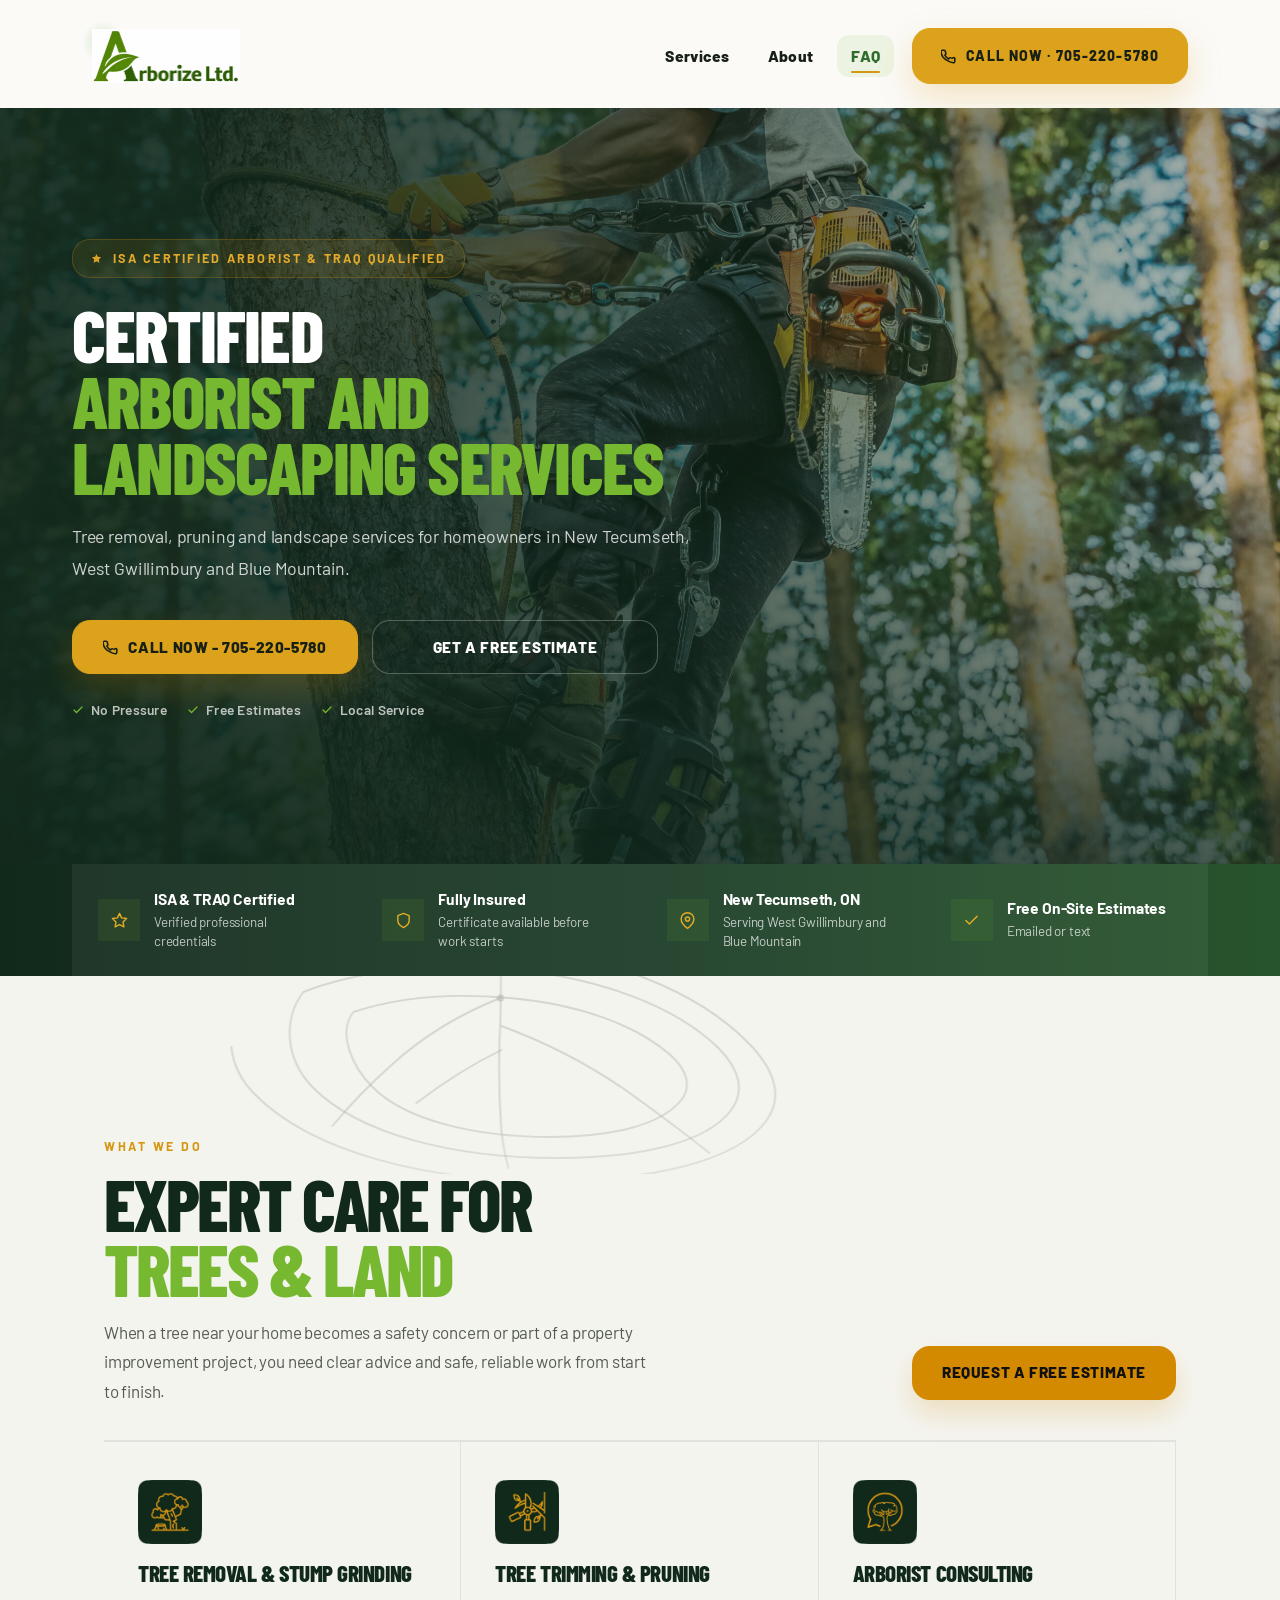
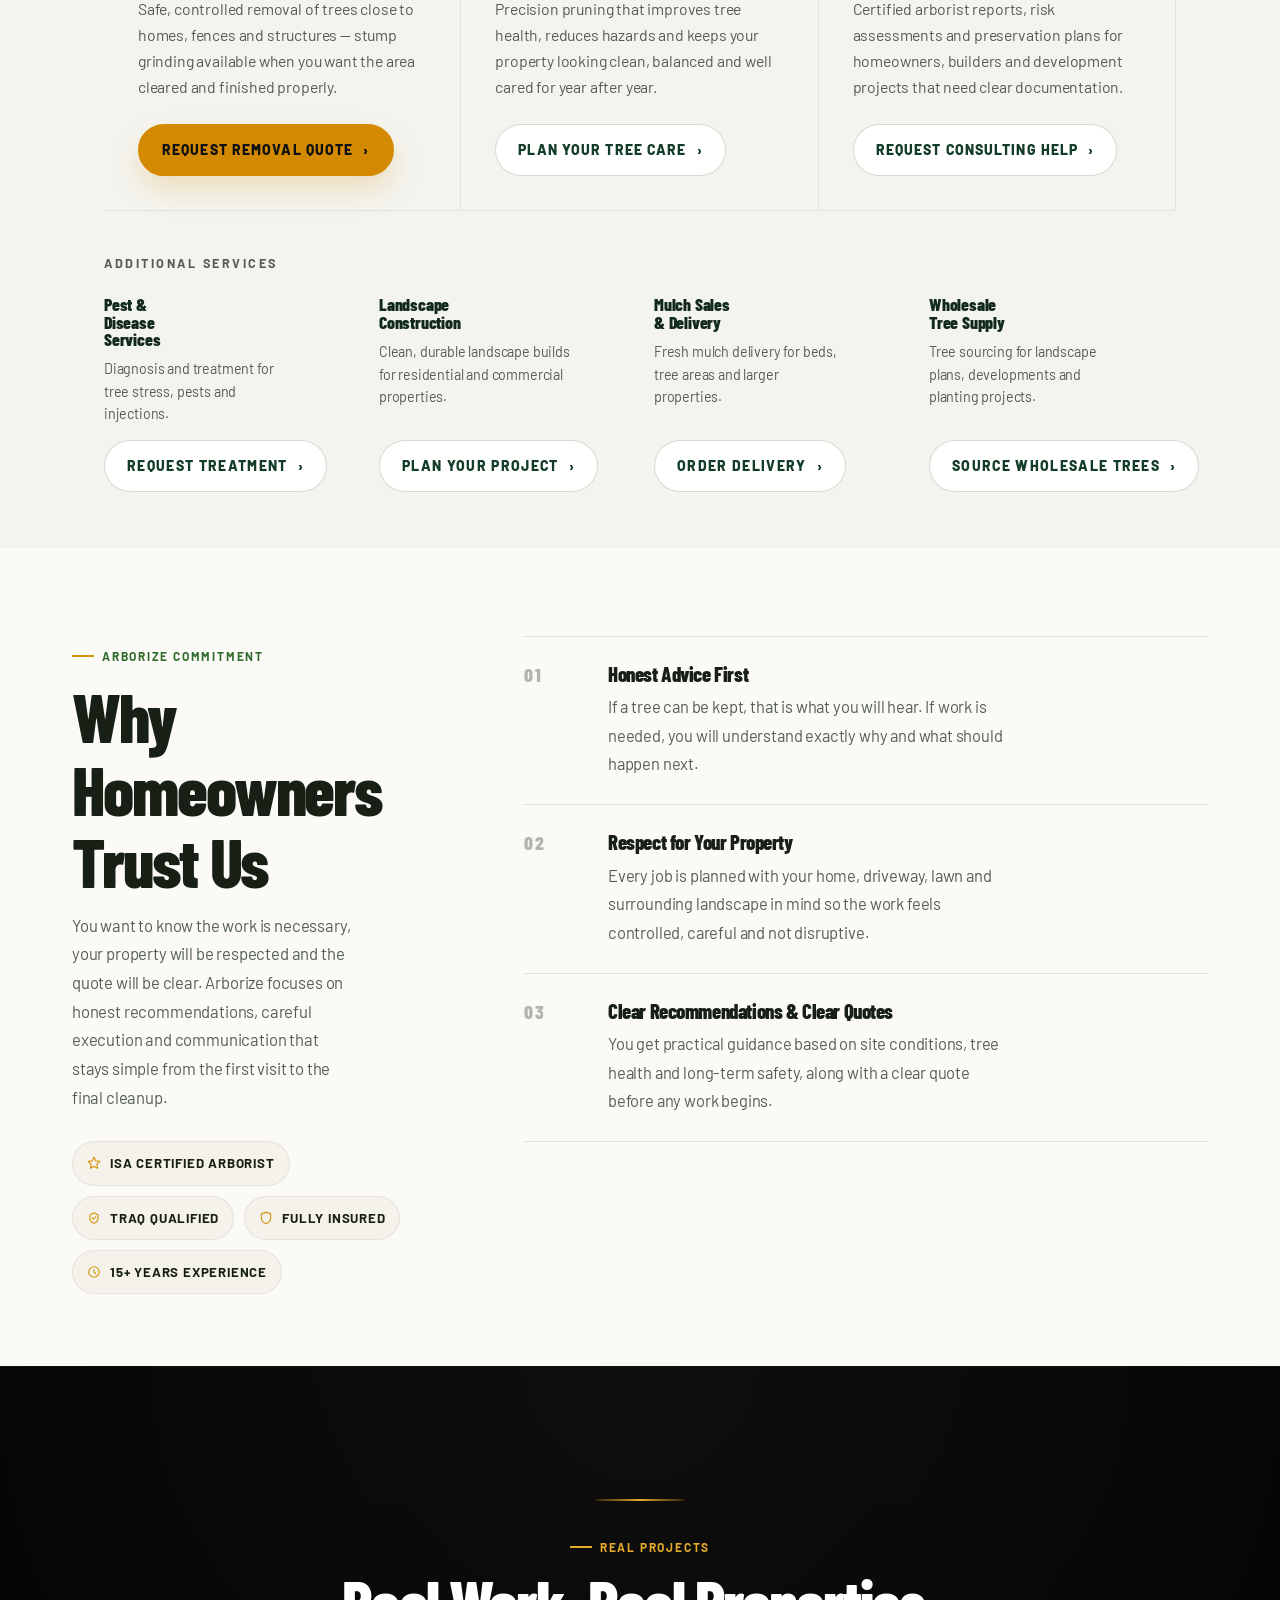
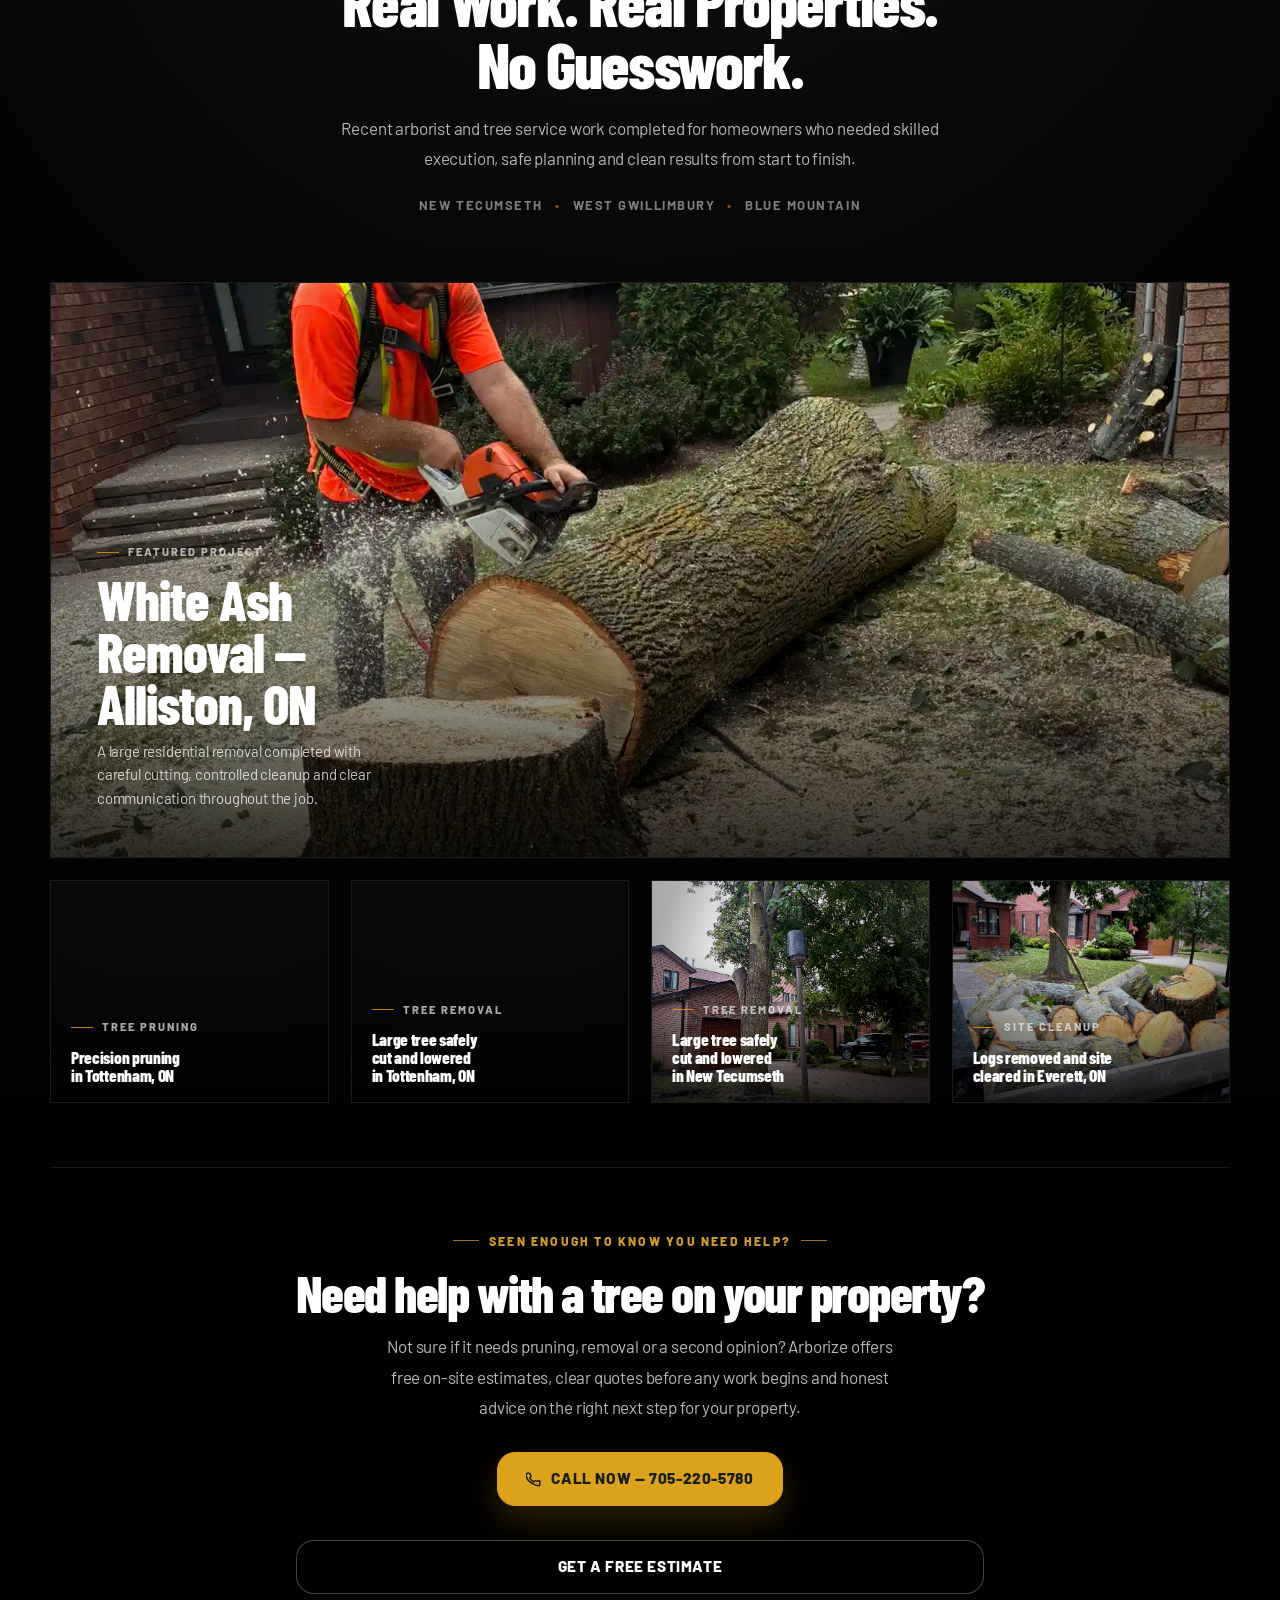
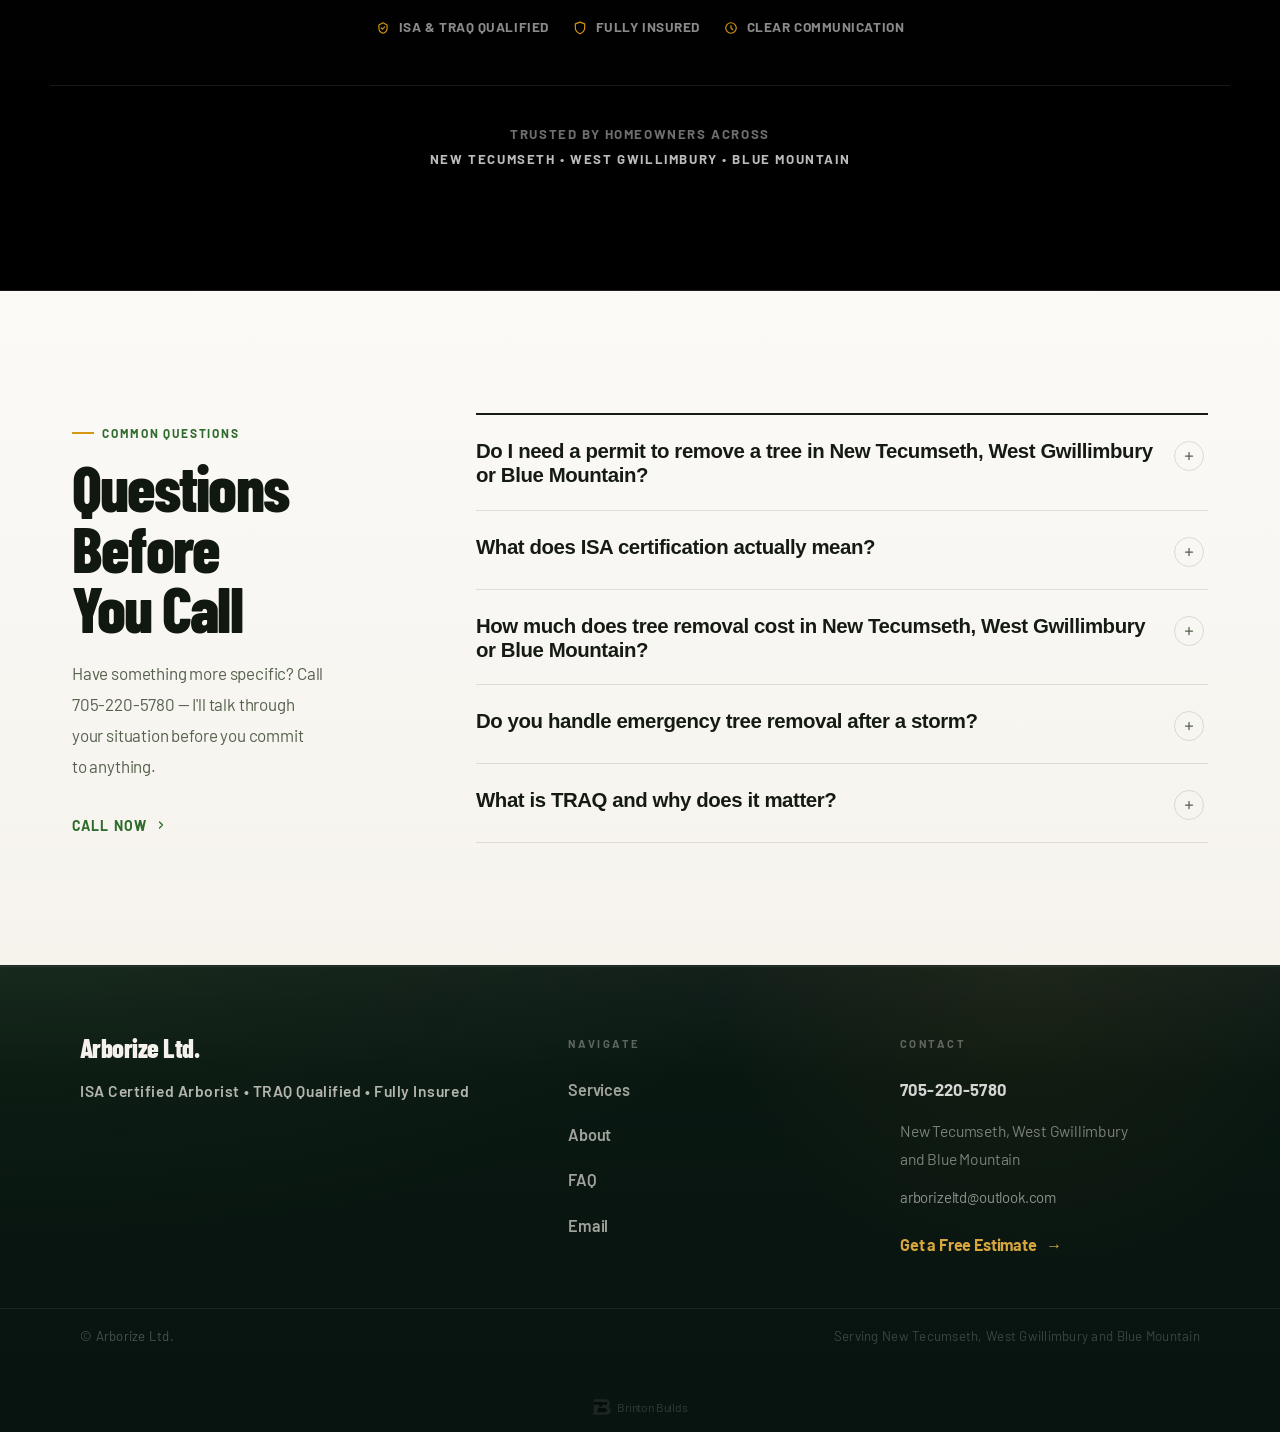
==== commit c4e39285: "Add files via upload" ====
--- a/index.html
+++ b/index.html
@@ -1696,245 +1696,126 @@
 
 /* ─── WHY US ─── */
 #why {
-  padding: var(--sv) 0;
+  padding: 88px 0 72px;
   background: #ffffff;
   width: 100%;
 }
 #why .section-title { color: var(--text); }
-#why .section-intro { color: var(--text-muted); }
+#why .section-intro {
+  color: var(--text-muted);
+  max-width: 34ch;
+}
 #why .eyebrow { color: var(--green-mid); }
 #why .eyebrow::before { background: var(--amber); }
 
 .why-layout {
   display: grid;
-  grid-template-columns: 360px 1fr;
-  gap: 68px;
+  grid-template-columns: minmax(300px, 380px) minmax(0, 1fr);
+  gap: 72px;
   align-items: start;
 }
 
 .why-copy {
   max-width: 380px;
 }
-.why-photo-wrap {
-  position: relative;
-  margin-top: 34px;
-  width: min(330px, 100%);
-}
-.why-photo-ring {
-  position: relative;
-  width: 100%;
-  aspect-ratio: 1 / 1;
+
+.why-proof-strip {
+  display: flex;
+  flex-wrap: wrap;
+  gap: 10px;
+  margin-top: 30px;
+}
+
+.why-proof-item {
+  display: inline-flex;
+  align-items: center;
+  gap: 9px;
+  min-height: 42px;
+  padding: 10px 14px;
+  background: #f5f2eb;
+  border: 1px solid rgba(17,41,27,0.08);
   border-radius: 999px;
-  padding: 12px;
-  background:
-    linear-gradient(145deg, rgba(212,138,0,0.95) 0%, rgba(255,255,255,0.18) 45%, rgba(255,255,255,0.08) 100%);
-  box-shadow:
-    0 28px 60px rgba(0,0,0,0.24),
-    0 0 0 1px rgba(255,255,255,0.08);
-}
-.why-photo-ring::before {
-  content: '';
-  position: absolute;
-  inset: 18px;
-  border-radius: 999px;
-  border: 1px solid rgba(255,255,255,0.14);
-  pointer-events: none;
-}
-.why-photo {
-  position: relative;
-  width: 100%;
-  height: 100%;
-  border-radius: 999px;
-  overflow: hidden;
-  background: #0f1c11;
-  box-shadow: inset 0 0 0 1px rgba(255,255,255,0.06);
-}
-.why-photo img {
-  width: 100%;
-  height: 100%;
-  object-fit: cover;
-  object-position: 54% center;
-  filter: saturate(0.96) contrast(1.02);
-}
-.why-photo-badge {
-  position: absolute;
-  right: -6px;
-  bottom: 18px;
-  display: inline-flex;
-  align-items: center;
-  gap: 8px;
-  background: rgba(8,20,10,0.92);
-  border: 1px solid rgba(255,255,255,0.12);
-  color: #fff;
-  padding: 10px 14px;
-  font-size: 0.72rem;
+  font-size: 0.78rem;
   font-weight: 700;
-  letter-spacing: 0.08em;
+  letter-spacing: 0.06em;
   text-transform: uppercase;
-  box-shadow: 0 14px 30px rgba(0,0,0,0.28);
-}
-.why-photo-badge svg {
+  color: var(--text);
+}
+.why-proof-item svg {
   width: 14px;
   height: 14px;
-  color: var(--amber-light);
+  color: var(--amber);
   flex-shrink: 0;
 }
-.why-photo-caption {
-  margin-top: 16px;
-  font-size: 0.82rem;
-  color: rgba(255,255,255,0.5);
-  line-height: 1.6;
-  max-width: 30ch;
-}
-@media (max-width: 1040px) {
-  .why-copy { max-width: none; }
-}
-
-@media (max-width: 640px) {
-  .why-card-clear-quotes .trust-inline {
-    font-size: 0.7rem;
-    line-height: 1.7;
-  }
-}
-@media (max-width: 640px) {
-  .why-photo-wrap {
-    width: min(270px, 100%);
-    margin-top: 26px;
-  }
-  .why-photo-badge {
-    right: 0;
-    left: auto;
-    bottom: 10px;
-    font-size: 0.66rem;
-    padding: 9px 12px;
-  }
-  .why-card {
-    padding: 26px 22px 24px;
-    min-height: 0;
-  }
-  .why-card::after {
-    left: 22px;
-    width: 42px;
-  }
-  .why-num {
-    top: 22px;
-    left: 22px;
-    font-size: 2.6rem;
-  }
-  .why-card > div:last-child {
-    padding-left: 34px;
-  }
-}
+
+
 
 .why-grid {
   display: grid;
-  grid-template-columns: repeat(12, minmax(0, 1fr));
-  gap: 18px;
-  align-items: stretch;
-}
+  gap: 0;
+  border-top: 1px solid rgba(17,41,27,0.12);
+}
+
 .why-card {
   position: relative;
-  grid-column: span 6;
-  min-height: 228px;
-  padding: 34px 34px 32px;
-  display: flex;
-  gap: 0;
-  align-items: flex-start;
-  background: linear-gradient(180deg, #f8f6f1 0%, #f3f0ea 100%);
-  box-shadow: 0 20px 42px rgba(22,43,25,0.06);
-  overflow: hidden;
-  isolation: isolate;
-  transition: transform 0.22s ease, box-shadow 0.22s ease, background 0.22s ease;
-}
-.why-card::before {
-  content: '';
-  position: absolute;
-  inset: 0;
-  background: linear-gradient(135deg, rgba(255,255,255,0.7) 0%, rgba(255,255,255,0) 52%);
-  pointer-events: none;
-  z-index: -1;
-}
+  display: grid;
+  grid-template-columns: 64px minmax(0, 1fr);
+  gap: 20px;
+  align-items: start;
+  padding: 26px 0;
+  border-bottom: 1px solid rgba(17,41,27,0.12);
+  background: transparent;
+  box-shadow: none;
+  min-height: 0;
+  transition: transform 0.18s ease, border-color 0.18s ease;
+}
+.why-card::before,
 .why-card::after {
-  content: '';
-  position: absolute;
-  left: 34px;
-  top: 0;
-  width: 54px;
-  height: 3px;
-  background: rgba(212,138,0,0.85);
-}
-.why-card:nth-child(2n) {
-  background: linear-gradient(180deg, #f5f2eb 0%, #efebe3 100%);
-}
-.why-card:nth-child(2),
-.why-card:nth-child(4) {
-  transform: translateY(18px);
+  content: none;
 }
 .why-card:hover {
-  transform: translateY(-4px);
-  box-shadow: 0 28px 54px rgba(22,43,25,0.09);
-}
-.why-card:nth-child(2):hover,
-.why-card:nth-child(4):hover {
-  transform: translateY(12px);
-}
+  transform: translateX(6px);
+  border-color: rgba(212,138,0,0.55);
+}
+
 .why-num {
-  position: absolute;
-  top: 28px;
-  left: 34px;
+  position: relative;
+  top: auto;
+  left: auto;
   font-family: var(--display);
-  font-size: 3.5rem;
-  line-height: 0.9;
-  color: rgba(28,35,22,0.08);
+  font-size: 1.15rem;
+  line-height: 1;
+  color: rgba(28,35,22,0.32);
   font-weight: 800;
-  letter-spacing: -0.03em;
-  pointer-events: none;
-}
+  letter-spacing: 0.08em;
+  padding-top: 2px;
+}
+
 .why-card > div:last-child {
   position: relative;
   z-index: 1;
-  padding-top: 2px;
-  padding-left: 48px;
-  max-width: 31ch;
+  padding: 0;
+  max-width: 40ch;
 }
 .why-card h3 {
-  font-size: 1.18rem;
+  font-size: 1.22rem;
   font-weight: 800;
   color: var(--text);
-  margin-bottom: 10px;
+  margin-bottom: 8px;
   text-transform: none;
-  letter-spacing: -0.018em;
-  line-height: 1.12;
+  letter-spacing: -0.02em;
+  line-height: 1.08;
 }
 .why-card p {
   font-size: 0.97rem;
   color: var(--text-muted);
-  line-height: 1.78;
-}
-.why-card-full {
-  grid-column: 1 / -1;
-  min-height: 0;
-  padding-right: 40px;
-}
-.why-card-full > div:last-child {
-  max-width: 62ch;
-}
-.why-card-clear-quotes .trust-inline {
-  margin-top: 14px;
-  font-size: 0.74rem;
-  line-height: 1.8;
-  color: rgba(28,35,22,0.62);
-  font-weight: 600;
-  letter-spacing: 0.05em;
-  text-transform: uppercase;
-}
-.why-card-clear-quotes .trust-inline span {
-  color: rgba(245,166,35,0.72);
-  margin: 0 0.45rem;
-}
+  line-height: 1.72;
+}
+
 
 
 /* ─── WORK PHOTOS ─── */
+
 #work-photos {
   padding: 132px 0 118px;
   background:
@@ -1952,7 +1833,7 @@
 }
 .work-photos-header {
   text-align: center;
-  margin-bottom: 76px;
+  margin-bottom: 64px;
 }
 .work-photos-rule {
   width: 88px;
@@ -2015,146 +1896,232 @@
   transform: translateY(0);
 }
 
-/* Hero image — cinematic full-bleed */
-.wp-hero {
+/* Elite gallery */
+.work-photos-grid {
+  display: grid;
+  grid-template-columns: repeat(4, minmax(0, 1fr));
+  gap: 22px;
+  align-items: stretch;
+}
+.wp-card {
   position: relative;
-  width: 100vw;
-  margin-left: calc(50% - 50vw);
-  margin-bottom: 34px;
+  min-height: 0;
+}
+.wp-card-link {
+  position: relative;
+  display: block;
   overflow: hidden;
   background: #080808;
-}
-.wp-hero::after {
+  border: 1px solid rgba(255,255,255,0.08);
+  isolation: isolate;
+}
+.wp-card-link::before {
   content: '';
   position: absolute;
   inset: 0;
   background:
-    linear-gradient(to top, rgba(0,0,0,0.74) 0%, rgba(0,0,0,0.28) 34%, rgba(0,0,0,0.04) 62%, rgba(0,0,0,0) 100%),
-    linear-gradient(to right, rgba(0,0,0,0.24) 0%, rgba(0,0,0,0) 30%, rgba(0,0,0,0) 70%, rgba(0,0,0,0.16) 100%);
+    linear-gradient(to top, rgba(0,0,0,0.84) 0%, rgba(0,0,0,0.28) 40%, rgba(0,0,0,0.02) 66%),
+    linear-gradient(to right, rgba(0,0,0,0.12) 0%, rgba(0,0,0,0) 26%, rgba(0,0,0,0) 74%, rgba(0,0,0,0.12) 100%);
+  opacity: 0.96;
+  transition: opacity 0.35s ease;
+  z-index: 1;
+}
+.wp-card-link::after {
+  content: '';
+  position: absolute;
+  inset: 0;
+  border: 1px solid rgba(255,255,255,0.14);
+  opacity: 0;
+  transition: opacity 0.35s ease;
+  z-index: 3;
   pointer-events: none;
 }
-.wp-hero img {
+.wp-card-link:hover::before,
+.wp-card-link:focus-visible::before {
+  opacity: 1;
+}
+.wp-card-link:hover::after,
+.wp-card-link:focus-visible::after {
+  opacity: 1;
+}
+.wp-card-link:focus-visible {
+  outline: 2px solid var(--amber-light);
+  outline-offset: 4px;
+}
+.wp-card img {
   width: 100%;
-  aspect-ratio: 16 / 9;
-  min-height: min(72vw, 860px);
+  aspect-ratio: 5 / 4;
   object-fit: cover;
-  object-position: center center;
   display: block;
-  border: none;
-  filter: contrast(1.06) saturate(1.04);
-  transform: scale(1.06);
-  transition: transform 1.6s cubic-bezier(.22,.8,.32,1), filter 0.5s ease;
-}
-.wp-hero.is-visible img {
+  filter: contrast(1.04) saturate(1.02);
   transform: scale(1);
-}
-.wp-hero-caption-wrap {
+  transition: transform 0.7s cubic-bezier(.22,.8,.32,1), filter 0.35s ease;
+}
+.wp-card-link:hover img,
+.wp-card-link:focus-visible img {
+  transform: scale(1.03);
+  filter: contrast(1.07) saturate(1.04);
+}
+.wp-card--featured {
+  grid-column: 1 / -1;
+}
+.wp-card--featured img {
+  aspect-ratio: 16 / 7.8;
+  min-height: 100%;
+}
+.wp-card-caption {
   position: absolute;
-  left: clamp(22px, 4vw, 46px);
-  right: 22px;
-  bottom: clamp(22px, 4vw, 40px);
+  left: 0;
+  right: 0;
+  bottom: 0;
   z-index: 2;
-  max-width: 720px;
-}
-.wp-hero-kicker {
-  margin: 0 0 10px;
-  font-size: 0.72rem;
-  font-weight: 700;
+  padding: 20px 20px 18px;
+  pointer-events: none;
+}
+.wp-card--featured .wp-card-caption {
+  padding: clamp(30px, 4vw, 46px);
+}
+.wp-card-meta {
+  display: inline-flex;
+  align-items: center;
+  gap: 9px;
+  margin-bottom: 12px;
+  font-size: 0.66rem;
+  font-weight: 800;
   letter-spacing: 0.18em;
   text-transform: uppercase;
-  color: rgba(255,255,255,0.58);
-}
-.wp-hero-caption {
+  color: rgba(255,255,255,0.66);
+  text-shadow: 0 1px 2px rgba(0,0,0,0.18);
+}
+.wp-card-meta::before {
+  content: '';
+  width: 22px;
+  height: 1px;
+  background: rgba(212,138,0,0.92);
+}
+.wp-card-title {
   margin: 0;
   font-family: var(--display);
-  font-size: clamp(1.2rem, 2.3vw, 1.9rem);
+  font-size: clamp(1.02rem, 1.3vw, 1.22rem);
   line-height: 1.02;
-  letter-spacing: -0.02em;
+  letter-spacing: -0.018em;
+  color: #ffffff;
   text-transform: none;
+  max-width: 18ch;
+}
+.wp-card--featured .wp-card-title {
+  font-size: clamp(2.25rem, 4.3vw, 4.2rem);
+  max-width: 10ch;
+  line-height: 0.94;
+}
+.wp-card-copy {
+  margin-top: 10px;
+  max-width: 38ch;
+  font-size: 0.88rem;
+  line-height: 1.6;
+  color: rgba(255,255,255,0.76);
+}
+.work-photos-gallery-cta {
+  margin-top: 64px;
+  padding: 52px 36px 0;
+  border-top: 1px solid rgba(255,255,255,0.09);
+  display: flex;
+  flex-direction: column;
+  align-items: center;
+  justify-content: center;
+  gap: 0;
+  text-align: center;
+}
+.work-photos-gallery-cta-copy {
+  max-width: 760px;
+}
+.work-photos-gallery-kicker {
+  display: inline-flex;
+  align-items: center;
+  gap: 10px;
+  margin-bottom: 18px;
+  font-size: 0.72rem;
+  font-weight: 800;
+  letter-spacing: 0.18em;
+  text-transform: uppercase;
+  color: rgba(228,170,42,0.92);
+}
+.work-photos-gallery-kicker::before,
+.work-photos-gallery-kicker::after {
+  content: '';
+  width: 26px;
+  height: 1px;
+  background: rgba(228,170,42,0.68);
+}
+.work-photos-gallery-cta-copy h3 {
+  font-size: clamp(2.2rem, 4vw, 3.4rem);
   color: #ffffff;
-}
-.wp-hero-caption-sub {
-  margin-top: 10px;
-  font-size: 0.86rem;
-  line-height: 1.65;
+  margin-bottom: 14px;
+  letter-spacing: -0.03em;
+  line-height: 0.94;
+}
+.work-photos-gallery-cta-copy p {
+  font-size: 1rem;
+  line-height: 1.78;
   color: rgba(255,255,255,0.72);
-  max-width: 40ch;
-}
-
-/* Paired rows */
-.wp-row {
-  display: grid;
-  grid-template-columns: 1fr 1fr;
-  gap: 32px;
-  margin-bottom: 34px;
-}
-.wp-row:last-of-type {
-  margin-bottom: 0;
-}
-.wp-img {
-  width: 100%;
-}
-.wp-img-link {
-  display: block;
-  overflow: hidden;
-  background: #080808;
-  border: 1px solid rgba(255,255,255,0.1);
-}
-.wp-img img {
-  width: 100%;
-  aspect-ratio: 4 / 3;
-  object-fit: cover;
-  border-radius: 0;
-  border: none;
-  display: block;
-  filter: contrast(1.03) saturate(1.02);
-  transform: scale(1);
-  transition: transform 0.7s cubic-bezier(.22,.8,.32,1), filter 0.35s ease;
-}
-.wp-img:hover img {
-  transform: scale(1.035);
-  filter: contrast(1.06) saturate(1.04);
-}
-.wp-job-type {
-  display: inline-block;
-  margin-top: 16px;
-  margin-bottom: 8px;
-  font-size: 0.66rem;
+  max-width: 52ch;
+  margin: 0 auto;
+}
+.work-photos-gallery-actions {
+  display: flex;
+  align-items: center;
+  justify-content: center;
+  gap: 16px;
+  flex-wrap: wrap;
+  margin-top: 30px;
+}
+.work-photos-gallery-actions .btn,
+.work-photos-gallery-actions .cta-phone-big {
+  min-width: 260px;
+}
+.work-photos-gallery-trust {
+  display: flex;
+  flex-wrap: wrap;
+  justify-content: center;
+  gap: 12px 24px;
+  margin-top: 22px;
+}
+.work-photos-gallery-trust-item {
+  display: inline-flex;
+  align-items: center;
+  gap: 9px;
+  font-size: 0.8rem;
   font-weight: 700;
-  letter-spacing: 0.16em;
+  letter-spacing: 0.04em;
   text-transform: uppercase;
-  color: rgba(255,255,255,0.38);
-}
-.wp-img .wp-hero-caption {
-  margin-top: 0;
-  font-family: var(--body);
+  color: rgba(255,255,255,0.54);
+}
+.work-photos-gallery-trust-item svg {
+  width: 14px;
+  height: 14px;
+  color: var(--amber);
+  flex-shrink: 0;
+}
+.work-photos-gallery-service-list {
+  display: flex;
+  flex-wrap: wrap;
+  justify-content: center;
+  gap: 10px 12px;
+  margin-top: 24px;
+}
+.work-photos-gallery-service-list span {
+  display: inline-flex;
+  align-items: center;
+  min-height: 36px;
+  padding: 0 14px;
+  border-radius: 999px;
+  border: 1px solid rgba(255,255,255,0.08);
+  background: rgba(255,255,255,0.03);
   font-size: 0.78rem;
   font-weight: 700;
-  letter-spacing: 0.08em;
+  letter-spacing: 0.05em;
   text-transform: uppercase;
-  line-height: 1.5;
-  color: rgba(255,255,255,0.68);
-}
-.work-photos-gallery-cta {
-  margin-top: 56px;
-  padding-top: 38px;
-  border-top: 1px solid rgba(255,255,255,0.09);
-  display: flex;
-  align-items: center;
-  justify-content: space-between;
-  gap: 28px;
-}
-.work-photos-gallery-cta-copy h3 {
-  font-size: clamp(1.6rem, 2.6vw, 2.2rem);
-  color: #ffffff;
-  margin-bottom: 10px;
-  letter-spacing: -0.02em;
-}
-.work-photos-gallery-cta-copy p {
-  font-size: 0.95rem;
-  line-height: 1.72;
-  color: rgba(255,255,255,0.66);
-  max-width: 40ch;
+  color: rgba(255,255,255,0.72);
 }
 
 /* Trust line */
@@ -2177,6 +2144,7 @@
   color: rgba(255,255,255,0.82);
   font-weight: 700;
 }
+
 /* ─── REFERRAL / TRUST ─── */
 #trust-section {
   padding: var(--sv) 0;
@@ -2436,72 +2404,136 @@
 
 /* ─── FAQ ─── */
 #faq-preview {
-  padding: var(--sv) 0;
-  background: #fff;
+  padding: clamp(92px, 10vw, 122px) 0;
+  background:
+    linear-gradient(180deg, #fbfaf7 0%, #f6f3ed 100%);
   width: 100%;
 }
 .faq-layout {
   display: grid;
-  grid-template-columns: 320px 1fr;
-  gap: 68px;
+  grid-template-columns: minmax(280px, 340px) minmax(0, 760px);
+  justify-content: space-between;
+  gap: clamp(42px, 5vw, 78px);
   align-items: start;
 }
-.faq-left p { font-size: 0.92rem; color: var(--text-muted); line-height: 1.68; margin-bottom: 22px; }
+.faq-left {
+  position: sticky;
+  top: 122px;
+}
+.faq-left .section-title {
+  max-width: 8ch;
+  font-size: clamp(3.15rem, 5vw, 4.6rem);
+  line-height: 0.94;
+  letter-spacing: -0.04em;
+  color: #11180f;
+  margin-bottom: 20px;
+}
+.faq-left p {
+  max-width: 28ch;
+  font-size: 1rem;
+  color: #55604d;
+  line-height: 1.82;
+  margin-bottom: 28px;
+}
 .faq-see-all {
   display: inline-flex;
   align-items: center;
-  gap: 6px;
+  gap: 8px;
   font-size: 0.82rem;
   font-weight: 700;
   color: var(--green-mid);
   text-transform: uppercase;
-  letter-spacing: 0.04em;
-  transition: gap 0.18s, color 0.18s;
-}
-.faq-see-all:hover { color: var(--amber); gap: 10px; }
+  letter-spacing: 0.08em;
+  transition: gap 0.18s ease, color 0.18s ease, transform 0.18s ease;
+}
+.faq-see-all:hover {
+  color: var(--amber);
+  gap: 12px;
+  transform: translateX(2px);
+}
 .faq-see-all svg { width: 12px; height: 12px; }
 
-.faq-list { border-top: 2px solid var(--text); }
-.faq-item { border-bottom: 1px solid var(--border); }
+.faq-list {
+  width: 100%;
+  max-width: 760px;
+  border-top: 2px solid #171d14;
+}
+.faq-item {
+  border-bottom: 1px solid rgba(28,35,22,0.12);
+  transition: border-color 0.18s ease, background 0.18s ease;
+}
+.faq-item:hover {
+  border-bottom-color: rgba(28,35,22,0.22);
+}
 .faq-question {
   width: 100%;
   background: none;
   border: none;
   text-align: left;
-  padding: 19px 0;
+  padding: 24px 0 22px;
   cursor: pointer;
-  display: flex;
-  align-items: flex-start;
-  justify-content: space-between;
-  gap: 16px;
-}
-.faq-question:focus-visible { outline: 2px solid var(--green-accent); outline-offset: 2px; }
+  display: grid;
+  grid-template-columns: minmax(0, 1fr) 34px;
+  align-items: start;
+  column-gap: 18px;
+}
+.faq-question:focus-visible {
+  outline: 2px solid var(--green-accent);
+  outline-offset: 4px;
+}
 .faq-question-text {
   font-family: var(--display);
-  font-size: 1.02rem;
-  font-weight: 800;
-  color: var(--text);
-  line-height: 1.3;
+  font-size: clamp(1.2rem, 1.45vw, 1.42rem);
+  font-weight: 700;
+  color: #151b13;
+  line-height: 1.18;
   text-transform: none;
-  letter-spacing: -0.01em;
-  transition: color 0.18s;
-}
-.faq-item.open .faq-question-text { color: var(--green-mid); }
+  letter-spacing: -0.02em;
+  transition: color 0.18s ease, transform 0.18s ease;
+}
+.faq-item:hover .faq-question-text,
+.faq-item.open .faq-question-text {
+  color: var(--green-mid);
+}
 .faq-icon {
-  width: 24px; height: 24px;
+  width: 30px;
+  height: 30px;
   flex-shrink: 0;
-  border: 2px solid var(--border);
-  display: flex; align-items: center; justify-content: center;
-  color: var(--text-muted);
+  border: 1.5px solid rgba(28,35,22,0.14);
+  border-radius: 999px;
+  display: flex;
+  align-items: center;
+  justify-content: center;
+  color: #55604d;
   margin-top: 2px;
-  transition: border-color 0.18s, background 0.18s, color 0.18s;
-}
-.faq-icon svg { width: 10px; height: 10px; transition: transform 0.25s ease; }
-.faq-item.open .faq-icon { border-color: var(--green-mid); background: var(--green-mid); color: #fff; }
+  transition: border-color 0.18s ease, background 0.18s ease, color 0.18s ease, transform 0.18s ease;
+}
+.faq-icon svg { width: 12px; height: 12px; transition: transform 0.25s ease; }
+.faq-item:hover .faq-icon {
+  border-color: rgba(28,35,22,0.26);
+  color: #1c2316;
+}
+.faq-item.open .faq-icon {
+  border-color: var(--green-mid);
+  background: var(--green-mid);
+  color: #fff;
+  transform: translateY(1px);
+}
 .faq-item.open .faq-icon svg { transform: rotate(45deg); }
-.faq-answer { overflow: hidden; max-height: 0; transition: max-height 0.34s ease; }
-.faq-answer-inner { padding-bottom: 18px; }
-.faq-answer p { font-size: 0.92rem; color: var(--text-muted); line-height: 1.66; max-width: 62ch; }
+.faq-answer {
+  overflow: hidden;
+  max-height: 0;
+  transition: max-height 0.34s ease;
+}
+.faq-answer-inner {
+  padding: 0 54px 24px 0;
+}
+.faq-answer p {
+  font-size: 0.97rem;
+  color: #55604d;
+  line-height: 1.82;
+  max-width: 58ch;
+}
 
 /* ─── SERVICE AREAS (SEO) ─── */
 #service-areas-seo {
@@ -2689,6 +2721,26 @@
 }
 
 
+
+@media (max-width: 640px) {
+  .faq-question {
+    grid-template-columns: minmax(0, 1fr) 28px;
+    column-gap: 14px;
+    padding: 20px 0 18px;
+  }
+  .faq-question-text {
+    font-size: 1.06rem;
+    line-height: 1.22;
+  }
+  .faq-icon {
+    width: 26px;
+    height: 26px;
+  }
+  .faq-answer p {
+    font-size: 0.94rem;
+    line-height: 1.72;
+  }
+}
 
 @media (max-width: 640px) {
   #final-cta {
@@ -2924,20 +2976,26 @@
 }
 .services-header-art {
   position: absolute;
-  /* Anchor to #services via .services-list-wrap — centered behind the content block */
-  top: 50%;
-  left: 50%;
-  transform: translate(-54%, -58%);
-  width: clamp(600px, 72vw, 860px);
+  /* Pull the tree mark higher so it visually bridges the trust strip and the services header */
+  top: 18px;
+  left: 48%;
+  width: clamp(700px, 78vw, 980px);
   height: auto;
   aspect-ratio: 980 / 240;
   pointer-events: none;
   z-index: 0;
+  opacity: 0;
+  transform: translate(-50%, 22px) scale(0.94);
+  transform-origin: center center;
+  transition: opacity 780ms ease, transform 780ms cubic-bezier(.22,.8,.32,1);
+  mask-image: radial-gradient(ellipse 84% 74% at 42% 46%, rgba(0,0,0,1) 42%, rgba(0,0,0,0.72) 70%, rgba(0,0,0,0) 100%);
+  -webkit-mask-image: radial-gradient(ellipse 84% 74% at 42% 46%, rgba(0,0,0,1) 42%, rgba(0,0,0,0.72) 70%, rgba(0,0,0,0) 100%);
+  mix-blend-mode: multiply;
+  will-change: opacity, transform;
+}
+.services-list-header.art-in-view .services-header-art {
   opacity: 1;
-  transform-origin: center center;
-  mask-image: radial-gradient(ellipse 82% 70% at 42% 50%, rgba(0,0,0,1) 38%, rgba(0,0,0,0.6) 68%, rgba(0,0,0,0) 100%);
-  -webkit-mask-image: radial-gradient(ellipse 82% 70% at 42% 50%, rgba(0,0,0,1) 38%, rgba(0,0,0,0.6) 68%, rgba(0,0,0,0) 100%);
-  mix-blend-mode: multiply;
+  transform: translate(-50%, 0) scale(1);
 }
 .services-header-art svg {
   width: 100%;
@@ -2950,41 +3008,49 @@
 .services-header-art .trunk,
 .services-header-art .node {
   fill: none;
-  stroke: rgba(22, 43, 25, 0.24);
-  stroke-width: 1.4;
+  stroke: rgba(22, 43, 25, 0.42);
+  stroke-width: 1.9;
   stroke-linecap: round;
   stroke-linejoin: round;
   vector-effect: non-scaling-stroke;
+  animation: none;
 }
 .services-header-art .ring {
   stroke-dasharray: 1200;
   stroke-dashoffset: 1200;
-  animation:
-    servicesLineDraw 9.5s cubic-bezier(.22,.8,.32,1) forwards,
-    servicesFloat 14s ease-in-out 9.8s infinite alternate;
-}
-.services-header-art .ring-2 { animation-delay: 0.45s, 10.2s; }
-.services-header-art .ring-3 { animation-delay: 0.9s, 10.6s; }
+}
 .services-header-art .trunk,
 .services-header-art .branch {
   stroke-dasharray: 620;
   stroke-dashoffset: 620;
+}
+.services-header-art .node {
+  fill: rgba(22, 43, 25, 0.22);
+  stroke: rgba(22, 43, 25, 0.38);
+  opacity: 0;
+}
+.services-list-header.art-in-view .services-header-art .ring {
+  animation:
+    servicesLineDraw 9.5s cubic-bezier(.22,.8,.32,1) forwards,
+    servicesFloat 14s ease-in-out 9.8s infinite alternate;
+}
+.services-list-header.art-in-view .services-header-art .ring-2 { animation-delay: 0.45s, 10.2s; }
+.services-list-header.art-in-view .services-header-art .ring-3 { animation-delay: 0.9s, 10.6s; }
+.services-list-header.art-in-view .services-header-art .trunk,
+.services-list-header.art-in-view .services-header-art .branch {
   animation:
     servicesLineDraw 7.4s cubic-bezier(.22,.8,.32,1) forwards,
     servicesFloat 12s ease-in-out 8.2s infinite alternate;
 }
-.services-header-art .trunk { animation-delay: 0.1s, 8.4s; }
-.services-header-art .branch-1 { animation-delay: 0.7s, 8.8s; }
-.services-header-art .branch-2 { animation-delay: 1.05s, 9.15s; }
-.services-header-art .branch-3 { animation-delay: 1.35s, 9.45s; }
-.services-header-art .node {
-  fill: rgba(22, 43, 25, 0.14);
-  stroke: rgba(22, 43, 25, 0.22);
+.services-list-header.art-in-view .services-header-art .trunk { animation-delay: 0.1s, 8.4s; }
+.services-list-header.art-in-view .services-header-art .branch-1 { animation-delay: 0.7s, 8.8s; }
+.services-list-header.art-in-view .services-header-art .branch-2 { animation-delay: 1.05s, 9.15s; }
+.services-list-header.art-in-view .services-header-art .branch-3 { animation-delay: 1.35s, 9.45s; }
+.services-list-header.art-in-view .services-header-art .node {
   animation:
     servicesNodeFade 2.6s ease-out forwards,
     servicesPulse 6.5s ease-in-out 2.7s infinite;
   animation-delay: 1.4s, 4.2s;
-  opacity: 0;
 }
 .services-header-copy,
 .services-header-cta {
@@ -3119,27 +3185,32 @@
 .svc-primary-cta {
   display: inline-flex;
   align-items: center;
+  justify-content: center;
   gap: 8px;
-  height: 44px;
-  padding: 0 20px;
+  min-height: 50px;
+  padding: 0 22px;
   background: var(--green-deep);
-  color: rgba(245,240,228,0.96);
+  color: var(--amber-light);
   border: 1px solid var(--green-deep);
+  border-radius: 999px;
   font-size: 0.71rem;
   font-weight: 800;
-  letter-spacing: 0.1em;
+  letter-spacing: 0.12em;
   text-transform: uppercase;
   white-space: nowrap;
-  /* align-self: flex-start keeps button width to content */
   align-self: flex-start;
-  /* margin-top: auto is the insurance policy that pins buttons level */
   margin-top: auto;
-  transition: background 0.18s ease, border-color 0.18s ease, transform 0.18s ease;
-}
-.svc-primary-cta:hover {
+  transition: background 0.18s ease, border-color 0.18s ease, color 0.18s ease, transform 0.18s ease, box-shadow 0.18s ease;
+  box-shadow: 0 10px 22px rgba(15,36,24,0.12);
+}
+.svc-primary-cta:hover,
+.svc-primary-cta:focus-visible {
   background: var(--green-mid);
   border-color: var(--green-mid);
+  color: #f7c557;
   transform: translateY(-1px);
+  box-shadow: 0 14px 26px rgba(15,36,24,0.16);
+  outline: none;
 }
 .svc-primary-cta span { font-size: 0.88rem; line-height: 1; }
 
@@ -3177,20 +3248,6 @@
   background: transparent;
 }
 .svc-additional-item:hover { background: transparent; }
-
-.svc-icon-sm {
-  width: auto;
-  height: auto;
-  display: inline-flex;
-  align-items: center;
-  justify-content: center;
-  background: transparent;
-  color: var(--green-mid);
-  flex-shrink: 0;
-  margin-bottom: 14px;
-  opacity: 0.9;
-}
-.svc-icon-sm svg { width: 20px; height: 20px; }
 
 .svc-additional-item h3 {
   font-family: var(--display);
@@ -3214,23 +3271,34 @@
 .svc-additional-cta {
   display: inline-flex;
   align-items: center;
-  gap: 7px;
-  font-size: 0.68rem;
-  font-weight: 700;
-  letter-spacing: 0.14em;
+  justify-content: center;
+  gap: 8px;
+  min-height: 50px;
+  padding: 0 22px;
+  background: var(--green-deep);
+  color: var(--amber-light);
+  border: 1px solid var(--green-deep);
+  border-radius: 999px;
+  font-size: 0.71rem;
+  font-weight: 800;
+  letter-spacing: 0.12em;
   text-transform: uppercase;
-  color: var(--green-mid);
-  border-bottom: none;
-  padding-bottom: 0;
+  white-space: nowrap;
   align-self: flex-start;
   margin-top: auto;
-  transition: color 0.18s ease, transform 0.18s ease;
-}
-.svc-additional-cta:hover {
-  color: var(--green-deep);
-  transform: translateX(2px);
-}
-.svc-additional-cta span { font-size: 0.78rem; line-height: 1; }
+  transition: background 0.18s ease, border-color 0.18s ease, color 0.18s ease, transform 0.18s ease, box-shadow 0.18s ease;
+  box-shadow: 0 10px 22px rgba(15,36,24,0.12);
+}
+.svc-additional-cta:hover,
+.svc-additional-cta:focus-visible {
+  background: var(--green-mid);
+  border-color: var(--green-mid);
+  color: #f7c557;
+  transform: translateY(-1px);
+  box-shadow: 0 14px 26px rgba(15,36,24,0.16);
+  outline: none;
+}
+.svc-additional-cta span { font-size: 0.88rem; line-height: 1; }
 
 /* ── Old classes — hide orphaned elements if any remain ── */
 .service-list-panel,
@@ -3251,8 +3319,9 @@
     padding: 122px 0 36px;
   }
   .services-header-art {
-    width: clamp(520px, 84vw, 760px);
-    transform: translate(-50%, -56%);
+    top: 20px;
+    width: clamp(560px, 92vw, 820px);
+    left: 48%;
   }
   .services-header-cta { align-items: flex-start; }
   .svc-primary-grid { grid-template-columns: repeat(2, minmax(0, 1fr)); }
@@ -3278,8 +3347,9 @@
     padding: 98px 0 28px;
   }
   .services-header-art {
-    width: clamp(400px, 108vw, 600px);
-    transform: translate(-46%, -54%);
+    top: 10px;
+    width: clamp(420px, 122vw, 620px);
+    left: 46%;
   }
   .svc-primary-grid { grid-template-columns: 1fr; }
   .svc-primary-item { border-right: none; padding: 28px 0 26px; }
@@ -3296,6 +3366,11 @@
 }
 
 @media (prefers-reduced-motion: reduce) {
+  .services-header-art {
+    transition: none;
+    opacity: 1;
+    transform: translate(-50%, 0) scale(1);
+  }
   .services-header-art .ring,
   .services-header-art .branch,
   .services-header-art .trunk,
@@ -3344,9 +3419,6 @@
   .hero-layout { grid-template-columns: 1fr; gap: 40px; }
   .hero-card { display: none; }
   .why-layout { grid-template-columns: 1fr; gap: 40px; }
-  .why-grid { grid-template-columns: 1fr 1fr; }
-  .why-card:nth-child(2),
-  .why-card:nth-child(4) { transform: none; }
   .trust-strip-inner { grid-template-columns: repeat(2, minmax(0, 1fr)); }
   .trust-item {
     padding: 22px 22px;
@@ -3359,6 +3431,10 @@
   .featured-visual { display: none; }
   .testi-grid { grid-template-columns: 1fr; }
   .faq-layout { grid-template-columns: 1fr; gap: 36px; }
+  .faq-left { position: static; top: auto; }
+  .faq-left .section-title { max-width: 10ch; }
+  .faq-list { max-width: 100%; }
+  .faq-answer-inner { padding-right: 0; }
   .footer-main { grid-template-columns: 1fr 1fr; gap: 30px; }
   .footer-cta-inner { flex-direction: column; align-items: flex-start; }
   .footer-cta-actions { justify-content: flex-start; }
@@ -3366,7 +3442,12 @@
   /* inline-cta responsive handled within component styles */
   .areas-grid { grid-template-columns: 1fr 1fr; }
   .work-photos-wrap { padding: 0 28px; }
-  .wp-hero img { aspect-ratio: 3 / 2; }
+  .work-photos-grid { gap: 20px; }
+}
+@media (max-width: 980px) {
+  .work-photos-grid { grid-template-columns: 1fr 1fr; }
+  .wp-card--featured { grid-column: 1 / -1; }
+  .wp-card--featured img { aspect-ratio: 16 / 9; }
 }
 @media (max-width: 760px) {
   #main-nav { display: none; }
@@ -3396,17 +3477,26 @@
   .wrap { padding: 0 20px; }
   .services-grid { grid-template-columns: 1fr; }
   .services-row2 { grid-template-columns: 1fr; }
-  .why-grid { grid-template-columns: 1fr; }
-  .why-card { grid-column: 1 / -1; }
+  .why-proof-strip { gap: 8px; }
+  .why-proof-item { width: 100%; justify-content: flex-start; }
+  .why-card { grid-template-columns: 52px minmax(0, 1fr); gap: 14px; padding: 22px 0; }
   .why-card > div:last-child { max-width: none; }
   .areas-grid { grid-template-columns: 1fr; }
   .work-photos-wrap { padding: 0 20px; }
   #work-photos { padding: 72px 0 64px; }
-  .wp-row { grid-template-columns: 1fr; gap: 20px; }
-  .work-photos-gallery-cta { margin-top: 40px; padding-top: 30px; flex-direction: column; align-items: flex-start; }
-  .work-photos-gallery-cta .btn { width: 100%; justify-content: center; }
-  .wp-hero { margin-bottom: 20px; }
-  .wp-row { margin-bottom: 20px; }
+  .work-photos-grid { grid-template-columns: 1fr; gap: 18px; }
+  .wp-card--featured { grid-column: span 1; }
+  .wp-card--featured img { aspect-ratio: 16 / 10; }
+  .wp-card-title { max-width: 100%; }
+  .wp-card--featured .wp-card-caption { padding: 24px 20px 22px; }
+  .work-photos-gallery-cta { margin-top: 44px; padding: 34px 0 0; }
+  .work-photos-gallery-actions,
+  .work-photos-gallery-trust,
+  .work-photos-gallery-service-list { width: 100%; }
+  .work-photos-gallery-actions { flex-direction: column; }
+  .work-photos-gallery-actions .btn,
+  .work-photos-gallery-actions .cta-phone-big { width: 100%; justify-content: center; min-width: 0; }
+  .work-photos-gallery-service-list { justify-content: center; gap: 10px; }
   .work-photos-trust { margin-top: 40px; padding-top: 32px; }
   h1.hero-h1 { font-size: 2.35rem; }
   .hero-actions .btn { width: 100%; justify-content: center; }
@@ -3438,9 +3528,15 @@
 /* removed stale rule */
 
 @media (max-width: 720px) {
-  .wp-row {
+  .work-photos-grid {
     grid-template-columns: 1fr !important;
     gap: 18px;
+  }
+  .wp-card--featured {
+    grid-column: span 1;
+  }
+  .wp-card--featured img {
+    aspect-ratio: 16 / 10;
   }
   .work-photos-gallery-cta {
     margin-top: 34px;
@@ -3679,6 +3775,10 @@
   line-height: 0.9;
   letter-spacing: -0.035em;
 }
+.services-title-accent {
+  color: var(--green-accent);
+}
+
 .services-list-intro p {
   color: rgba(24,32,22,0.68);
 }
@@ -3714,8 +3814,7 @@
   box-shadow: none;
 }
 
-#why,
-#faq-preview {
+#why {
   background: #fbfaf7;
 }
 #why .section-title,
@@ -3724,9 +3823,6 @@
   letter-spacing: -0.03em;
 }
 
-.faq-item {
-  border-color: rgba(24,32,22,0.08);
-}
 .faq-question {
   border-radius: 0;
 }
@@ -3853,6 +3949,195 @@
   .minimal-footer-links a { width: 100%; }
 }
 
+
+/* ───────── FINAL BUTTON SYSTEM OVERRIDES ───────── */
+.btn,
+.header-phone,
+.hero-card-phone,
+.svc-primary-cta,
+.svc-additional-cta,
+.btn-dark,
+.btn-ghost-dark,
+.btn-call,
+.btn-outline-green,
+.btn-white,
+#floating-estimate-btn,
+#mobile-call-btn,
+.cta-phone-big {
+  position: relative;
+  display: inline-flex;
+  align-items: center;
+  justify-content: center;
+  gap: 10px;
+  min-height: 56px;
+  padding: 16px 28px;
+  border-radius: 999px;
+  border: 1px solid transparent;
+  font-family: var(--body);
+  font-size: 0.82rem;
+  font-weight: 800;
+  letter-spacing: 0.08em;
+  line-height: 1;
+  text-transform: uppercase;
+  text-decoration: none;
+  white-space: nowrap;
+  transition: transform 0.18s ease, box-shadow 0.18s ease, background-color 0.18s ease, border-color 0.18s ease, color 0.18s ease;
+}
+
+.btn svg,
+.header-phone svg,
+.hero-card-phone svg,
+.svc-primary-cta svg,
+.svc-additional-cta svg,
+.btn-dark svg,
+.btn-ghost-dark svg,
+.btn-call svg,
+.btn-outline-green svg,
+.btn-white svg,
+#floating-estimate-btn svg,
+#mobile-call-btn svg,
+.cta-phone-big svg,
+.svc-primary-cta span,
+.svc-additional-cta span {
+  color: currentColor;
+}
+
+.btn-primary,
+.header-phone,
+.hero-card-phone,
+#mobile-call-btn,
+.btn-white {
+  background: linear-gradient(180deg, #e4aa2a 0%, #d59612 100%);
+  color: #182016;
+  border-color: #c78b12;
+  box-shadow: 0 18px 40px rgba(197,136,17,0.26);
+}
+
+.btn-primary:hover,
+.header-phone:hover,
+.hero-card-phone:hover,
+#mobile-call-btn:hover,
+.btn-white:hover,
+.btn-primary:focus-visible,
+.header-phone:focus-visible,
+.hero-card-phone:focus-visible,
+#mobile-call-btn:focus-visible,
+.btn-white:focus-visible {
+  background: linear-gradient(180deg, #edb43a 0%, #de9a17 100%);
+  border-color: #de9a17;
+  color: #182016;
+  box-shadow: 0 22px 46px rgba(197,136,17,0.33);
+  transform: translateY(-2px);
+  outline: none;
+}
+
+.svc-primary-cta,
+.svc-additional-cta,
+.btn-dark,
+.btn-ghost-dark,
+.btn-call,
+.btn-outline-green,
+#floating-estimate-btn,
+.cta-phone-big {
+  background: #11291b;
+  color: #e4aa2a;
+  border-color: rgba(228,170,42,0.28);
+  box-shadow: 0 18px 42px rgba(8,20,13,0.18);
+}
+
+.svc-primary-cta:hover,
+.svc-additional-cta:hover,
+.btn-dark:hover,
+.btn-ghost-dark:hover,
+.btn-call:hover,
+.btn-outline-green:hover,
+#floating-estimate-btn:hover,
+.cta-phone-big:hover,
+.svc-primary-cta:focus-visible,
+.svc-additional-cta:focus-visible,
+.btn-dark:focus-visible,
+.btn-ghost-dark:focus-visible,
+.btn-call:focus-visible,
+.btn-outline-green:focus-visible,
+#floating-estimate-btn:focus-visible,
+.cta-phone-big:focus-visible {
+  background: #183724;
+  color: #f0b53a;
+  border-color: rgba(240,181,58,0.42);
+  box-shadow: 0 22px 48px rgba(8,20,13,0.24);
+  transform: translateY(-2px);
+  outline: none;
+}
+
+.svc-primary-cta,
+.svc-additional-cta {
+  min-height: 50px;
+  padding: 0 22px;
+}
+
+.svc-additional-cta {
+  letter-spacing: 0.1em;
+}
+
+.cta-phone-big {
+  font-size: clamp(1rem, 1.8vw, 1.2rem);
+}
+
+#floating-estimate-btn {
+  padding: 14px 22px;
+}
+
+#mobile-call-btn {
+  border-radius: 22px 22px 0 0;
+}
+
+
+/* --- Brinton Builds subtle footer credit --- */
+.bb-credit{
+  display:inline-flex;
+  align-items:center;
+  gap:6px;
+  opacity:.45;
+  transition:opacity .25s ease, transform .25s ease;
+}
+.bb-credit:hover{
+  opacity:.85;
+  transform:translateY(-1px);
+}
+.bb-mark{
+  height:16px;
+  width:auto;
+  opacity:.7;
+  filter:grayscale(100%) contrast(1.1);
+}
+
+
+/* --- CTA consistency fix: service callout buttons use the same yellow system as other primary CTAs --- */
+.svc-primary-cta,
+.svc-additional-cta {
+  background: #d48a00 !important;
+  color: #111111 !important;
+  border: 2px solid #d48a00 !important;
+  box-shadow: 0 12px 24px rgba(212,138,0,0.20) !important;
+}
+
+.svc-primary-cta:hover,
+.svc-primary-cta:focus-visible,
+.svc-additional-cta:hover,
+.svc-additional-cta:focus-visible {
+  background: #b57500 !important;
+  color: #111111 !important;
+  border-color: #b57500 !important;
+  box-shadow: 0 16px 28px rgba(181,117,0,0.26) !important;
+  transform: translateY(-1px);
+  outline: none;
+}
+
+.svc-primary-cta span,
+.svc-additional-cta span {
+  color: inherit !important;
+}
+
 </style>
 
 <style id="chatgpt-services-visibility-fix">
@@ -3964,6 +4249,257 @@
   }
   .services-list-header {
     padding: 56px 0 26px !important;
+  }
+}
+
+/* --- Brinton Builds subtle footer credit --- */
+.bb-credit{
+  display:inline-flex;
+  align-items:center;
+  gap:6px;
+  opacity:.45;
+  transition:opacity .25s ease, transform .25s ease;
+}
+.bb-credit:hover{
+  opacity:.85;
+  transform:translateY(-1px);
+}
+.bb-mark{
+  height:16px;
+  width:auto;
+  opacity:.7;
+  filter:grayscale(100%) contrast(1.1);
+}
+
+</style>
+
+
+<style>
+@media (max-width: 768px){
+  .header-phone{
+    display:none !important;
+  }
+}
+
+/* --- Brinton Builds subtle footer credit --- */
+.bb-credit{
+  display:inline-flex;
+  align-items:center;
+  gap:6px;
+  opacity:.45;
+  transition:opacity .25s ease, transform .25s ease;
+}
+.bb-credit:hover{
+  opacity:.85;
+  transform:translateY(-1px);
+}
+.bb-mark{
+  height:16px;
+  width:auto;
+  opacity:.7;
+  filter:grayscale(100%) contrast(1.1);
+}
+
+</style>
+
+
+<style id="brinton-button-unify">
+/* Brinton update: unify hero + need-help buttons to match reference */
+.btn,
+.header-phone,
+.hero-card-phone,
+.svc-primary-cta,
+.svc-additional-cta,
+.btn-dark,
+.btn-ghost-dark,
+.btn-call,
+.btn-outline-green,
+.btn-white,
+#floating-estimate-btn,
+#mobile-call-btn,
+.cta-phone-big,
+.footer-call-btn,
+.footer-estimate-btn {
+  min-height: 56px;
+  padding: 16px 28px;
+  border-radius: 999px;
+  font-family: var(--body);
+  font-size: 0.82rem;
+  font-weight: 800;
+  letter-spacing: 0.08em;
+  text-transform: uppercase;
+}
+
+.hero-actions .btn,
+.work-photos-gallery-actions .btn {
+  min-width: 286px;
+  justify-content: center;
+}
+
+.btn-primary,
+.header-phone,
+.hero-card-phone,
+#mobile-call-btn,
+.btn-white,
+.footer-call-btn {
+  background: #dca21b;
+  color: #182016;
+  border: 1px solid #dca21b;
+  box-shadow: 0 14px 32px rgba(197,136,17,0.18);
+}
+
+.btn-primary:hover,
+.header-phone:hover,
+.hero-card-phone:hover,
+#mobile-call-btn:hover,
+.btn-white:hover,
+.footer-call-btn:hover,
+.btn-primary:focus-visible,
+.header-phone:focus-visible,
+.hero-card-phone:focus-visible,
+#mobile-call-btn:focus-visible,
+.btn-white:focus-visible,
+.footer-call-btn:focus-visible {
+  background: #c99114;
+  border-color: #c99114;
+  color: #182016;
+  box-shadow: 0 18px 36px rgba(197,136,17,0.24);
+  transform: translateY(-1px);
+  outline: none;
+}
+
+.btn-call,
+.btn-outline-green,
+.svc-primary-cta,
+.svc-additional-cta,
+.btn-dark,
+.btn-ghost-dark,
+#floating-estimate-btn,
+.cta-phone-big,
+.footer-estimate-btn {
+  background: rgba(255,255,255,0.02);
+  color: #ffffff;
+  border: 2px solid rgba(255,255,255,0.24);
+  box-shadow: none;
+}
+
+.btn-call:hover,
+.btn-outline-green:hover,
+.svc-primary-cta:hover,
+.svc-additional-cta:hover,
+.btn-dark:hover,
+.btn-ghost-dark:hover,
+#floating-estimate-btn:hover,
+.cta-phone-big:hover,
+.footer-estimate-btn:hover,
+.btn-call:focus-visible,
+.btn-outline-green:focus-visible,
+.svc-primary-cta:focus-visible,
+.svc-additional-cta:focus-visible,
+.btn-dark:focus-visible,
+.btn-ghost-dark:focus-visible,
+#floating-estimate-btn:focus-visible,
+.cta-phone-big:focus-visible,
+.footer-estimate-btn:focus-visible {
+  background: #dca21b;
+  color: #182016;
+  border-color: #dca21b;
+  box-shadow: 0 18px 36px rgba(197,136,17,0.24);
+  transform: translateY(-1px);
+  outline: none;
+}
+
+.hero-actions .btn-call,
+.work-photos-gallery-actions .btn-call {
+  background: rgba(7,18,13,0.08);
+  border-color: rgba(255,255,255,0.26);
+}
+
+.hero-actions .btn-call:hover,
+.hero-actions .btn-call:focus-visible,
+.work-photos-gallery-actions .btn-call:hover,
+.work-photos-gallery-actions .btn-call:focus-visible {
+  background: #dca21b;
+  border-color: #dca21b;
+  color: #182016;
+}
+
+.hero-actions svg,
+.work-photos-gallery-actions svg {
+  width: 15px;
+  height: 15px;
+  flex-shrink: 0;
+}
+
+@media (max-width: 700px) {
+  .hero-actions .btn,
+  .work-photos-gallery-actions .btn {
+    min-width: 0;
+    width: 100%;
+  }
+}
+</style>
+
+<style id="brinton-services-button-hierarchy">
+/* Brinton update: establish clearer CTA hierarchy in the services section */
+#services .services-header-button,
+#services .svc-additional-cta.is-primary{
+  background: #d48a00 !important;
+  color: #111111 !important;
+  border: 2px solid #d48a00 !important;
+  box-shadow: 0 14px 28px rgba(212,138,0,0.20) !important;
+}
+
+#services .services-header-button:hover,
+#services .services-header-button:focus-visible,
+#services .svc-additional-cta.is-primary:hover,
+#services .svc-additional-cta.is-primary:focus-visible{
+  background: #b57500 !important;
+  color: #111111 !important;
+  border-color: #b57500 !important;
+  box-shadow: 0 18px 34px rgba(181,117,0,0.26) !important;
+  transform: translateY(-1px);
+  outline: none;
+}
+
+#services .svc-additional-cta.is-secondary{
+  background: rgba(255,255,255,0.92) !important;
+  color: #143c2a !important;
+  border: 1.5px solid rgba(20,60,42,0.18) !important;
+  box-shadow: none !important;
+}
+
+#services .svc-additional-cta.is-secondary:hover,
+#services .svc-additional-cta.is-secondary:focus-visible{
+  background: #d48a00 !important;
+  color: #111111 !important;
+  border-color: #d48a00 !important;
+  box-shadow: 0 14px 28px rgba(212,138,0,0.18) !important;
+  transform: translateY(-1px);
+  outline: none;
+}
+
+#services .svc-additional-cta.is-primary span,
+#services .svc-additional-cta.is-secondary span{
+  color: inherit !important;
+}
+
+#services .svc-primary-item .svc-additional-cta,
+#services .svc-additional-item .svc-additional-cta{
+  min-height: 52px;
+  padding: 0 22px;
+}
+
+#services .svc-additional-item .svc-additional-cta{
+  letter-spacing: 0.095em;
+}
+
+@media (max-width: 860px){
+  #services .services-header-button,
+  #services .svc-primary-item .svc-additional-cta,
+  #services .svc-additional-item .svc-additional-cta{
+    width: 100%;
+    justify-content: center;
   }
 }
 </style>
@@ -3982,7 +4518,6 @@
 <a class="nav-link" data-nav-target="services" href="#services">Services</a>
 <a class="nav-link" data-nav-target="why" href="#why">About</a>
 <a class="nav-link" data-nav-target="faq-preview" href="#faq-preview">FAQ</a>
-<a class="nav-link" data-nav-target="final-cta" href="#final-cta">Contact</a>
 </nav>
 <a aria-label="Call Arborize" class="header-phone" href="tel:7052205780">
 <svg aria-hidden="true" fill="none" height="15" stroke="currentColor" stroke-linecap="round" stroke-linejoin="round" stroke-width="2.5" viewbox="0 0 24 24" width="15"><path d="M22 16.92v3a2 2 0 0 1-2.18 2 19.79 19.79 0 0 1-8.63-3.07A19.5 19.5 0 0 1 3.07 12.72a19.79 19.79 0 0 1-3.07-8.67A2 2 0 0 1 2 2h3a2 2 0 0 1 2 1.72 12.84 12.84 0 0 0 .7 2.81 2 2 0 0 1-.45 2.11L6.09 9.91a16 16 0 0 0 6 6l1.27-1.27a2 2 0 0 1 2.11-.45 12.84 12.84 0 0 0 2.81.7A2 2 0 0 1 22 16.92z"></path></svg>
@@ -4003,7 +4538,6 @@
 <a class="mobile-nav-link" data-nav-target="services" href="#services">Services</a>
 <a class="mobile-nav-link" data-nav-target="why" href="#why">About</a>
 <a class="mobile-nav-link" data-nav-target="faq-preview" href="#faq-preview">FAQ</a>
-<a class="mobile-nav-link" data-nav-target="final-cta" href="#final-cta">Contact</a>
 </nav>
 </header>
 <!-- HERO -->
@@ -4069,48 +4603,13 @@
 </div>
 </div>
 </div>
-<!-- INLINE CTA BAND -->
-<section id="inline-cta-band">
-<div class="wrap">
-<div class="inline-cta-inner">
-<div class="inline-cta-text">
-  <div class="eyebrow reveal-on-scroll">Free On-Site Estimate</div>
-  <h3 class="inline-cta-headline reveal-on-scroll inline-cta-delay-1">Tree &amp; Landscape<span>Expertise</span></h3>
-  <p class="inline-cta-description reveal-on-scroll inline-cta-delay-2">We visit your property, assess the trees and landscape conditions and provide a clear text quote before any work begins. Most inquiries receive a response the same day.</p>
-</div>
-<div class="inline-cta-action reveal-on-scroll inline-cta-delay-3">
-  <div class="inline-cta-buttons">
-    <a class="btn btn-primary" href="#final-cta">Get a Free Estimate</a>
-    <a class="inline-cta-phone-link" href="tel:7052205780" aria-label="Call Arborize at 705-220-5780">
-      <svg viewBox="0 0 24 24" fill="none" stroke="currentColor" stroke-width="2" stroke-linecap="round" stroke-linejoin="round" aria-hidden="true"><path d="M22 16.92v3a2 2 0 0 1-2.18 2 19.79 19.79 0 0 1-8.63-3.07A19.5 19.5 0 0 1 4.69 12a19.79 19.79 0 0 1-3.07-8.67A2 2 0 0 1 3.6 1.26h3a2 2 0 0 1 2 1.72c.127.96.361 1.903.7 2.81a2 2 0 0 1-.45 2.11L7.91 8.91a16 16 0 0 0 6.08 6.08l.95-.93a2 2 0 0 1 2.11-.45c.907.339 1.85.573 2.81.7a2 2 0 0 1 1.72 2.02z"/></svg>
-      Or call 705-220-5780
-    </a>
-  </div>
-  <div class="inline-cta-trust" aria-label="Trust credentials">
-    <div class="inline-cta-trust-item">
-      <svg viewBox="0 0 24 24" fill="none" stroke="currentColor" stroke-width="2.2" stroke-linecap="round" stroke-linejoin="round" aria-hidden="true"><polyline points="20 6 9 17 4 12"/></svg>
-      ISA Certified Arborist
-    </div>
-    <div class="inline-cta-trust-item">
-      <svg viewBox="0 0 24 24" fill="none" stroke="currentColor" stroke-width="2.2" stroke-linecap="round" stroke-linejoin="round" aria-hidden="true"><polyline points="20 6 9 17 4 12"/></svg>
-      Fully Insured
-    </div>
-    <div class="inline-cta-trust-item">
-      <svg viewBox="0 0 24 24" fill="none" stroke="currentColor" stroke-width="2.2" stroke-linecap="round" stroke-linejoin="round" aria-hidden="true"><polyline points="20 6 9 17 4 12"/></svg>
-      TRAQ Qualified
-    </div>
-  </div>
-</div>
-</div>
-</div>
-</section>
 
 <!-- SERVICES -->
 <section aria-labelledby="services-heading" id="services">
 <div class="services-list-wrap">
 
   <!-- Section header -->
-  <header class="services-list-header">
+  <header class="services-list-header reveal-on-scroll">
     <div aria-hidden="true" class="services-header-art">
       <svg viewBox="0 0 980 240" preserveAspectRatio="xMinYMin meet" xmlns="http://www.w3.org/2000/svg">
         <path class="trunk" d="M392 -18C391 18 392 48 391 84C389 122 389 156 392 198C394 212 396 224 399 234"/>
@@ -4125,19 +4624,13 @@
     </div>
     <div class="services-header-copy">
       <p class="services-list-eyebrow">What We Do</p>
-      <h2 class="services-list-title" id="services-heading">Expert Care for<br/>Trees &amp; Land</h2>
+      <h2 class="services-list-title" id="services-heading">Expert Care for<br/><span class="services-title-accent">Trees &amp; Land</span></h2>
       <div class="services-list-intro">
-        <p>When you are dealing with a tree near your home, a safety concern or a property improvement project, you need clear advice and work that feels controlled from start to finish.</p>
-        <div class="services-trust-strip" aria-label="Service trust signals">
-          <span class="services-trust-pill"><svg aria-hidden="true" viewBox="0 0 24 24" fill="none"><path d="M20 6 9 17l-5-5" stroke="currentColor" stroke-width="2" stroke-linecap="round" stroke-linejoin="round"/></svg>ISA &amp; TRAQ Certified</span>
-          <span class="services-trust-pill"><svg aria-hidden="true" viewBox="0 0 24 24" fill="none"><path d="M20 6 9 17l-5-5" stroke="currentColor" stroke-width="2" stroke-linecap="round" stroke-linejoin="round"/></svg>Fully Insured</span>
-          <span class="services-trust-pill"><svg aria-hidden="true" viewBox="0 0 24 24" fill="none"><path d="M20 6 9 17l-5-5" stroke="currentColor" stroke-width="2" stroke-linecap="round" stroke-linejoin="round"/></svg>Text Quote</span>
-        </div>
+        <p>When a tree near your home becomes a safety concern or part of a property improvement project, you need clear advice and safe, reliable work from start to finish.</p>
       </div>
     </div>
     <div class="services-header-cta">
-      <div class="services-header-note">Free on-site estimate</div>
-      <a class="btn btn-primary" href="#final-cta">Get a Free Estimate</a>
+      <a class="btn btn-primary services-header-button" href="#final-cta">Request a Free Estimate</a>
     </div>
   </header>
 
@@ -4146,43 +4639,29 @@
 
     <article class="svc-primary-item" role="listitem">
       <div class="svc-icon" aria-hidden="true">
-        <svg viewBox="0 0 24 24" fill="none" xmlns="http://www.w3.org/2000/svg">
-          <path d="M12 3v10" stroke="currentColor" stroke-width="1.9" stroke-linecap="round"/>
-          <path d="M8 9c0-2.2 1.8-4 4-4s4 1.8 4 4" stroke="currentColor" stroke-width="1.9" stroke-linecap="round"/>
-          <path d="M7 21h10" stroke="currentColor" stroke-width="1.9" stroke-linecap="round"/>
-          <path d="M9 21v-4.5c0-1.7 1.3-3 3-3s3 1.3 3 3V21" stroke="currentColor" stroke-width="1.9" stroke-linecap="round" stroke-linejoin="round"/>
-        </svg>
+        <img src="images/ArborizeLtd_Icon_TreeStumpRemoval.png" alt="" />
       </div>
       <h3>Tree Removal &amp; Stump Grinding</h3>
       <p>Safe, controlled removal of trees close to homes, fences and structures — stump grinding available when you want the area cleared and finished properly.</p>
-      <a class="svc-primary-cta" href="#final-cta">Request Removal Quote <span aria-hidden="true">›</span></a>
+      <a class="svc-additional-cta is-primary" href="#final-cta">Request Removal Quote <span aria-hidden="true">›</span></a>
     </article>
 
     <article class="svc-primary-item" role="listitem">
       <div class="svc-icon" aria-hidden="true">
-        <svg viewBox="0 0 24 24" fill="none" xmlns="http://www.w3.org/2000/svg">
-          <path d="M6 7l11 11" stroke="currentColor" stroke-width="1.9" stroke-linecap="round"/>
-          <path d="M17 7L6 18" stroke="currentColor" stroke-width="1.9" stroke-linecap="round"/>
-          <circle cx="7" cy="7" r="2.2" stroke="currentColor" stroke-width="1.9"/>
-          <circle cx="17" cy="17" r="2.2" stroke="currentColor" stroke-width="1.9"/>
-        </svg>
+        <img src="images/ArborizeLtd_Icon_TreeTrimPruning.png" alt="" />
       </div>
       <h3>Tree Trimming &amp; Pruning</h3>
       <p>Precision pruning that improves tree health, reduces hazards and keeps your property looking clean, balanced and well cared for year after year.</p>
-      <a class="svc-primary-cta" href="#final-cta">Plan Your Tree Care <span aria-hidden="true">›</span></a>
+      <a class="svc-additional-cta is-secondary" href="#final-cta">Plan Your Tree Care <span aria-hidden="true">›</span></a>
     </article>
 
     <article class="svc-primary-item" role="listitem">
       <div class="svc-icon" aria-hidden="true">
-        <svg viewBox="0 0 24 24" fill="none" xmlns="http://www.w3.org/2000/svg">
-          <rect x="7" y="5" width="10" height="14" rx="1.8" stroke="currentColor" stroke-width="1.9"/>
-          <path d="M10 5.5h4" stroke="currentColor" stroke-width="1.9" stroke-linecap="round"/>
-          <path d="M10 10h4M10 14h4" stroke="currentColor" stroke-width="1.9" stroke-linecap="round"/>
-        </svg>
+        <img src="images/ArborizeLtd_Icon_Consultating.png" alt="" />
       </div>
       <h3>Arborist Consulting</h3>
       <p>Certified arborist reports, risk assessments and preservation plans for homeowners, builders and development projects that need clear documentation.</p>
-      <a class="svc-primary-cta" href="#final-cta">Request Consulting Help <span aria-hidden="true">›</span></a>
+      <a class="svc-additional-cta is-secondary" href="#final-cta">Request Consulting Help <span aria-hidden="true">›</span></a>
     </article>
 
   </div>
@@ -4192,64 +4671,31 @@
     <div class="svc-additional-divider-line"></div>
     <p class="svc-additional-divider-label">Additional Services</p>
     <div class="svc-additional-divider-line"></div>
-  </div>
-
-  <!-- Additional Services: 4-column compact grid -->
+  </div>  <!-- Additional Services: 4-column compact grid -->
   <div class="svc-additional-grid" role="list" aria-label="Additional services">
 
     <article class="svc-additional-item" role="listitem">
-      <div class="svc-icon-sm" aria-hidden="true">
-        <svg viewBox="0 0 24 24" fill="none" xmlns="http://www.w3.org/2000/svg">
-          <path d="M12 4v10" stroke="currentColor" stroke-width="1.8" stroke-linecap="round"/>
-          <path d="M8.5 8.5c0-1.9 1.6-3.5 3.5-3.5s3.5 1.6 3.5 3.5" stroke="currentColor" stroke-width="1.8" stroke-linecap="round"/>
-          <path d="M6 20h12" stroke="currentColor" stroke-width="1.8" stroke-linecap="round"/>
-          <path d="M5 12h3M16 12h3" stroke="currentColor" stroke-width="1.8" stroke-linecap="round"/>
-        </svg>
-      </div>
       <h3>Pest &amp; Disease Services</h3>
       <p>Diagnosis and treatment for tree stress, pests and injections.</p>
-      <a class="svc-additional-cta" href="#final-cta">Request Treatment <span aria-hidden="true">›</span></a>
+      <a class="svc-additional-cta is-secondary" href="#final-cta">Request Treatment <span aria-hidden="true">›</span></a>
     </article>
 
     <article class="svc-additional-item" role="listitem">
-      <div class="svc-icon-sm" aria-hidden="true">
-        <svg viewBox="0 0 24 24" fill="none" xmlns="http://www.w3.org/2000/svg">
-          <path d="M8 20h8" stroke="currentColor" stroke-width="1.8" stroke-linecap="round"/>
-          <path d="M10 20v-6a2 2 0 0 1 2-2 2 2 0 0 1 2 2v6" stroke="currentColor" stroke-width="1.8" stroke-linecap="round" stroke-linejoin="round"/>
-          <path d="M9 12h6" stroke="currentColor" stroke-width="1.8" stroke-linecap="round"/>
-          <path d="M12 4l2 4h-4l2-4z" stroke="currentColor" stroke-width="1.8" stroke-linejoin="round"/>
-        </svg>
-      </div>
       <h3>Landscape Construction</h3>
       <p>Clean, durable landscape builds for residential and commercial properties.</p>
-      <a class="svc-additional-cta" href="#final-cta">Plan Your Project <span aria-hidden="true">›</span></a>
+      <a class="svc-additional-cta is-secondary" href="#final-cta">Plan Your Project <span aria-hidden="true">›</span></a>
     </article>
 
     <article class="svc-additional-item" role="listitem">
-      <div class="svc-icon-sm" aria-hidden="true">
-        <svg viewBox="0 0 24 24" fill="none" xmlns="http://www.w3.org/2000/svg">
-          <path d="M6 9l6-3 6 3-6 3-6-3z" stroke="currentColor" stroke-width="1.8" stroke-linejoin="round"/>
-          <path d="M6 13l6 3 6-3" stroke="currentColor" stroke-width="1.8" stroke-linecap="round" stroke-linejoin="round"/>
-          <path d="M6 17l6 3 6-3" stroke="currentColor" stroke-width="1.8" stroke-linecap="round" stroke-linejoin="round"/>
-        </svg>
-      </div>
       <h3>Mulch Sales &amp; Delivery</h3>
       <p>Fresh mulch delivery for beds, tree areas and larger properties.</p>
-      <a class="svc-additional-cta" href="#final-cta">Order Delivery <span aria-hidden="true">›</span></a>
+      <a class="svc-additional-cta is-secondary" href="#final-cta">Order Delivery <span aria-hidden="true">›</span></a>
     </article>
 
     <article class="svc-additional-item" role="listitem">
-      <div class="svc-icon-sm" aria-hidden="true">
-        <svg viewBox="0 0 24 24" fill="none" xmlns="http://www.w3.org/2000/svg">
-          <path d="M12 4v10" stroke="currentColor" stroke-width="1.8" stroke-linecap="round"/>
-          <path d="M8.5 8.5c0-1.9 1.6-3.5 3.5-3.5s3.5 1.6 3.5 3.5" stroke="currentColor" stroke-width="1.8" stroke-linecap="round"/>
-          <path d="M6 20h12" stroke="currentColor" stroke-width="1.8" stroke-linecap="round"/>
-          <path d="M10 20v-4.5c0-1.4.9-2.3 2-2.3s2 .9 2 2.3V20" stroke="currentColor" stroke-width="1.8" stroke-linecap="round" stroke-linejoin="round"/>
-        </svg>
-      </div>
       <h3>Wholesale Tree Supply</h3>
       <p>Tree sourcing for landscape plans, developments and planting projects.</p>
-      <a class="svc-additional-cta" href="#final-cta">Source Wholesale Trees <span aria-hidden="true">›</span></a>
+      <a class="svc-additional-cta is-secondary" href="#final-cta">Source Wholesale Trees <span aria-hidden="true">›</span></a>
     </article>
 
   </div>
@@ -4263,58 +4709,41 @@
 <div class="why-copy">
 <div class="eyebrow">ARBORIZE COMMITMENT</div>
 <h2 class="section-title" id="why-title">Why Homeowners Trust Us</h2>
-<p class="section-intro">You want to know the work is necessary, the property will be respected and the quote will be clear. That's why Arborize focuses on honest recommendations, careful execution and communication that stays simple from the first visit to the final cleanup.</p>
-<div class="why-photo-wrap">
-<div class="why-photo-ring">
-<div class="why-photo">
-<img alt="Jay from Arborize cutting a tree on site during a residential job." src="images/arborize-15-years-experience.webp"/></div>
-</div>
-<div class="why-photo-badge">
-<svg aria-hidden="true" fill="none" stroke="currentColor" stroke-linecap="round" stroke-linejoin="round" stroke-width="2.1" viewbox="0 0 24 24"><path d="M12 2l2.7 5.47 6.03.88-4.36 4.25 1.03 6.01L12 15.77 6.6 18.61l1.03-6.01L3.27 8.35l6.03-.88L12 2z"></path></svg>
-<span>15+ Years Experience</span>
-</div>
+<p class="section-intro">You want to know the work is necessary, your property will be respected and the quote will be clear. Arborize focuses on honest recommendations, careful execution and communication that stays simple from the first visit to the final cleanup.</p>
+<div class="why-proof-strip" aria-label="Arborize credentials">
+<div class="why-proof-item"><svg fill="none" stroke="currentColor" stroke-linecap="round" stroke-linejoin="round" stroke-width="2" viewbox="0 0 24 24"><path d="M12 2l2.9 6.26L22 9.27l-5 4.87 1.18 6.88L12 17.77l-6.18 3.25L7 14.14 2 9.27l7.1-1.01L12 2z"></path></svg><span>ISA Certified Arborist</span></div>
+<div class="why-proof-item"><svg fill="none" stroke="currentColor" stroke-linecap="round" stroke-linejoin="round" stroke-width="2" viewbox="0 0 24 24"><path d="M9 12l2 2 4-4"></path><path d="M12 3l7 4v5c0 5-3.5 8-7 9-3.5-1-7-4-7-9V7l7-4z"></path></svg><span>TRAQ Qualified</span></div>
+<div class="why-proof-item"><svg fill="none" stroke="currentColor" stroke-linecap="round" stroke-linejoin="round" stroke-width="2" viewbox="0 0 24 24"><path d="M12 22s8-4 8-10V5l-8-3-8 3v7c0 6 8 10 8 10z"></path></svg><span>Fully Insured</span></div>
+<div class="why-proof-item"><svg fill="none" stroke="currentColor" stroke-linecap="round" stroke-linejoin="round" stroke-width="2" viewbox="0 0 24 24"><path d="M12 8v4l3 3"></path><circle cx="12" cy="12" r="9"></circle></svg><span>15+ Years Experience</span></div>
 </div>
 </div>
 <div class="why-grid">
 <div class="why-card">
-<div aria-hidden="true" class="why-num">1</div>
+<div aria-hidden="true" class="why-num">01</div>
 <div>
 <h3>Honest Advice First</h3>
-<p>If a tree can be kept, you'll hear that. If work is needed, you'll get a clear explanation of what should be done and why.</p>
+<p>If a tree can be kept, that is what you will hear. If work is needed, you will understand exactly why and what should happen next.</p>
 </div>
 </div>
 <div class="why-card">
-<div aria-hidden="true" class="why-num">2</div>
+<div aria-hidden="true" class="why-num">02</div>
 <div>
-<h3>Care Taken Around Your Property</h3>
-<p>Each job is planned with your home, driveway, lawn and surrounding landscape in mind so the work feels controlled, not disruptive.</p>
+<h3>Respect for Your Property</h3>
+<p>Every job is planned with your home, driveway, lawn and surrounding landscape in mind so the work feels controlled, careful and not disruptive.</p>
 </div>
 </div>
 <div class="why-card">
-<div aria-hidden="true" class="why-num">3</div>
+<div aria-hidden="true" class="why-num">03</div>
 <div>
-<h3>Qualified, Practical Recommendations</h3>
-<p>You get recommendations based on site conditions, tree health and long-term safety - not a rushed opinion or a one-size-fits-all answer.</p>
-</div>
-</div>
-<div class="why-card">
-<div aria-hidden="true" class="why-num">4</div>
-<div>
-<h3>Professional Standards on Every Job</h3>
-<p>Arborize is fully insured and approaches every project with the same level of care, preparation and accountability homeowners expect.</p>
-</div>
-</div>
-<div class="why-card why-card-full why-card-clear-quotes">
-<div aria-hidden="true" class="why-num">5</div>
-<div>
-<h3>Clear Quotes, No Guesswork</h3>
-<p>You receive a text quote that lays out the scope clearly, so you know what is included before any work begins.</p>
+<h3>Clear Recommendations &amp; Clear Quotes</h3>
+<p>You get practical guidance based on site conditions, tree health and long-term safety, along with a clear quote before any work begins.</p>
 </div>
 </div>
 </div>
 </div>
 </div>
 </section>
+
 <!-- WORK PHOTOS -->
 <section aria-labelledby="work-photos-title" id="work-photos">
 <div class="work-photos-wrap">
@@ -4329,62 +4758,86 @@
 <span>Blue Mountain</span>
 </div>
 </header>
-<!-- Hero image -->
-<div class="wp-hero reveal-on-scroll">
-<img alt="Arborist tree removal job on a residential property — Arborize Ltd." decoding="async" loading="lazy" src="images/arborize-arborist-landscape.webp"/>
-<div class="wp-hero-caption-wrap">
-<p class="wp-hero-kicker">Featured Project</p>
-<p class="wp-hero-caption">White Ash Removal — Alliston, ON</p>
-<p class="wp-hero-caption-sub">A large residential removal completed with careful cutting, controlled cleanup and clear communication throughout the job.</p>
+
+<div class="work-photos-grid">
+  <article class="wp-card wp-card--featured reveal-on-scroll">
+    <a class="wp-card-link" href="#final-cta" aria-label="Request a free estimate for tree removal work in Alliston">
+      <img alt="Arborist tree removal job on a residential property in Alliston completed by Arborize Ltd." decoding="async" loading="lazy" src="images/arborize-arborist-landscape.webp"/>
+      <div class="wp-card-caption">
+        <p class="wp-card-meta">Featured Project</p>
+        <h3 class="wp-card-title">White Ash Removal — Alliston, ON</h3>
+        <p class="wp-card-copy">A large residential removal completed with careful cutting, controlled cleanup and clear communication throughout the job.</p>
+      </div>
+    </a>
+  </article>
+
+  <article class="wp-card reveal-on-scroll">
+    <a class="wp-card-link" href="#final-cta" aria-label="Request a free estimate for pruning work in Tottenham">
+      <img alt="Tree trimming and pruning work completed by Arborize Ltd. on a residential property in Tottenham." decoding="async" loading="lazy" src="images/bucket-truck-tree-pruning.jpg"/>
+      <div class="wp-card-caption">
+        <p class="wp-card-meta">Tree Pruning</p>
+        <h3 class="wp-card-title">Precision pruning in Tottenham, ON</h3>
+      </div>
+    </a>
+  </article>
+
+  <article class="wp-card reveal-on-scroll">
+    <a class="wp-card-link" href="#final-cta" aria-label="Request a free estimate for tree removal work in Tottenham">
+      <img alt="Large tree removal work completed by Arborize Ltd. in Tottenham." decoding="async" loading="lazy" src="images/arborist-tree-removal-logs-web.webp"/>
+      <div class="wp-card-caption">
+        <p class="wp-card-meta">Tree Removal</p>
+        <h3 class="wp-card-title">Large tree safely cut and lowered in Tottenham, ON</h3>
+      </div>
+    </a>
+  </article>
+
+  <article class="wp-card reveal-on-scroll">
+    <a class="wp-card-link" href="#final-cta" aria-label="Request a free estimate for arborist work in New Tecumseth">
+      <img alt="Residential arborist work completed by Arborize Ltd. in New Tecumseth." decoding="async" loading="lazy" src="images/arborist-tree-trimming-polished.jpg"/>
+      <div class="wp-card-caption">
+        <p class="wp-card-meta">Tree Removal</p>
+        <h3 class="wp-card-title">Large tree safely cut and lowered in New Tecumseth</h3>
+      </div>
+    </a>
+  </article>
+
+  <article class="wp-card reveal-on-scroll">
+    <a class="wp-card-link" href="#final-cta" aria-label="Request a free estimate for site cleanup work in Everett">
+      <img alt="Site cleanup and log removal work completed by Arborize Ltd. in Everett." decoding="async" loading="lazy" src="images/clean-job-site.jpg"/>
+      <div class="wp-card-caption">
+        <p class="wp-card-meta">Site Cleanup</p>
+        <h3 class="wp-card-title">Logs removed and site cleared in Everett, ON</h3>
+      </div>
+    </a>
+  </article>
 </div>
-</div>
-<!-- Row 2: two portrait images -->
-<div class="wp-row reveal-on-scroll">
-<div class="wp-img">
-<a class="wp-img-link" href="#final-cta" aria-label="Request a free estimate for pruning work in Tottenham">
-<img alt="Tree trimming and pruning work completed by Arborize Ltd. on a residential property." decoding="async" loading="lazy" src="images/bucket-truck-tree-pruning.jpg"/>
-</a>
-<p class="wp-job-type">Tree Pruning</p>
-<p class="wp-hero-caption">Precision pruning from a bucket truck in Tottenham, ON</p>
-</div>
-<div class="wp-img">
-<a class="wp-img-link" href="#final-cta" aria-label="Request a free estimate for tree removal work in Tottenham">
-<img alt="Arborist site work and tree care completed by Arborize Ltd." decoding="async" loading="lazy" src="images/arborist-tree-removal-logs-web.webp"/>
-</a>
-<p class="wp-job-type">Tree Removal</p>
-<p class="wp-hero-caption">Large tree safely cut and lowered in Tottenham, ON</p>
-</div>
-</div>
-<!-- Row 3: two project images -->
-<div class="wp-row reveal-on-scroll">
-<div class="wp-img">
-<a class="wp-img-link" href="#final-cta" aria-label="Request a free estimate for arborist work in New Tecumseth">
-<img alt="Tree removal and cleanup work by Arborize Ltd. arborist team." decoding="async" loading="lazy" src="images/arborist-tree-trimming-polished.jpg"/>
-</a>
-<p class="wp-job-type">Residential Arborist Work</p>
-<p class="wp-hero-caption">Large tree safely cut and lowered in New Tecumseth</p>
-</div>
-<div class="wp-img">
-<a class="wp-img-link" href="#final-cta" aria-label="Request a free estimate for tree cleanup work in Everett">
-<img alt="Arborist and landscape work completed by Arborize Ltd. on a local property." decoding="async" loading="lazy" src="images/clean-job-site.jpg"/>
-</a>
-<p class="wp-job-type">Site Cleanup</p>
-<p class="wp-hero-caption">Logs loaded and removed from site in Everett, ON</p>
-</div>
-</div>
+
 <div class="work-photos-gallery-cta reveal-on-scroll">
   <div class="work-photos-gallery-cta-copy">
-    <h3>See what your property needs.</h3>
-    <p>Whether you need removal, pruning or a clear second opinion, Arborize makes the next step simple with a free on-site estimate and a clear text quote.</p>
+    <div class="work-photos-gallery-kicker">Seen enough to know you need help?</div>
+    <h3>Need help with a tree on your property?</h3>
+    <p>Not sure if it needs pruning, removal or a second opinion? Arborize offers free on-site estimates, clear quotes before any work begins and honest advice on the right next step for your property.</p>
+    <div class="work-photos-gallery-actions">
+      <a class="btn btn-primary footer-call-btn" href="tel:7052205780">
+        <svg aria-hidden="true" fill="none" stroke="currentColor" stroke-linecap="round" stroke-linejoin="round" stroke-width="2.5" viewBox="0 0 24 24"><path d="M22 16.92v3a2 2 0 0 1-2.18 2 19.79 19.79 0 0 1-8.63-3.07A19.5 19.5 0 0 1 3.07 12.72a19.79 19.79 0 0 1-3.07-8.67A2 2 0 0 1 2 2h3a2 2 0 0 1 2 1.72 12.84 12.84 0 0 0 .7 2.81 2 2 0 0 1-.45 2.11L6.09 9.91a16 16 0 0 0 6 6l1.27-1.27a2 2 0 0 1 2.11-.45 12.84 12.84 0 0 0 2.81.7A2 2 0 0 1 22 16.92z"></path></svg>
+        Call Now — 705-220-5780
+      </a>
+      <a class="btn btn-call footer-estimate-btn" href="#final-cta">Get a Free Estimate</a>
+    </div>
+    <div class="work-photos-gallery-trust" aria-label="Arborize credentials">
+      <div class="work-photos-gallery-trust-item"><svg aria-hidden="true" fill="none" stroke="currentColor" stroke-linecap="round" stroke-linejoin="round" stroke-width="2" viewBox="0 0 24 24"><path d="M9 12l2 2 4-4"></path><path d="M12 3l7 4v5c0 5-3.5 8-7 9-3.5-1-7-4-7-9V7l7-4z"></path></svg><span>ISA &amp; TRAQ Qualified</span></div>
+      <div class="work-photos-gallery-trust-item"><svg aria-hidden="true" fill="none" stroke="currentColor" stroke-linecap="round" stroke-linejoin="round" stroke-width="2" viewBox="0 0 24 24"><path d="M12 22s8-4 8-10V5l-8-3-8 3v7c0 6 8 10 8 10z"></path></svg><span>Fully Insured</span></div>
+      <div class="work-photos-gallery-trust-item"><svg aria-hidden="true" fill="none" stroke="currentColor" stroke-linecap="round" stroke-linejoin="round" stroke-width="2" viewBox="0 0 24 24"><path d="M12 8v4l3 3"></path><circle cx="12" cy="12" r="9"></circle></svg><span>Clear Communication</span></div>
+    </div>
+    
   </div>
-  <a class="btn btn-primary" href="#final-cta">Get a Free Estimate</a>
 </div>
-<!-- Trust line -->
 <div class="work-photos-trust reveal-on-scroll">
 <p>Trusted by homeowners across<br/><strong>New Tecumseth  •  West Gwillimbury  •  Blue Mountain</strong></p>
 </div>
 </div>
 </section>
+
 
 <!-- FAQ --><!-- FAQ -->
 <section aria-labelledby="faq-title" id="faq-preview">
@@ -4446,45 +4899,9 @@
 </div>
 </div>
 </section>
-<!-- FINAL CTA -->
-<section aria-labelledby="cta-title" id="final-cta">
-<div aria-hidden="true" class="final-cta-bg"></div>
-<div class="wrap">
-<div class="final-cta-inner">
-<div class="final-cta-top">
-<div class="eyebrow" style="justify-content:center;">Clear Advice. Safe Work. One Call.</div>
-<h2 id="cta-title">Not Sure What Your Trees or Yard Need?</h2>
-<p class="sub">Arborize helps homeowners with everything from tree removals and pruning to landscaping upgrades and property improvements. One call gets you clear advice, a practical next step and work done with care.</p>
-</div>
-<p class="final-cta-proofline">Most homeowners start with a quick call to talk through their situation.</p>
-<div class="final-cta-actions">
-<a class="cta-phone-big" href="tel:7052205780">
-<svg aria-hidden="true" fill="none" stroke="currentColor" stroke-linecap="round" stroke-linejoin="round" stroke-width="2.2" viewbox="0 0 24 24"><path d="M22 16.92v3a2 2 0 0 1-2.18 2 19.79 19.79 0 0 1-8.63-3.07A19.5 19.5 0 0 1 3.07 12.72a19.79 19.79 0 0 1-3.07-8.67A2 2 0 0 1 2 2h3a2 2 0 0 1 2 1.72 12.84 12.84 0 0 0 .7 2.81 2 2 0 0 1-.45 2.11L6.09 9.91a16 16 0 0 0 6 6l1.27-1.27a2 2 0 0 1 2.11-.45 12.84 12.84 0 0 0 2.81.7A2 2 0 0 1 22 16.92z"></path></svg>
-      Call 705-220-5780
-    </a>
-<a class="btn btn-primary" href="tel:7052205780">Get a Free Estimate</a>
-</div>
-<div class="cta-trust-row" role="list">
-<span class="cta-trust-item" role="listitem"><svg aria-hidden="true" fill="none" stroke="currentColor" stroke-linecap="round" stroke-width="2.5" viewbox="0 0 24 24"><polyline points="20 6 9 17 4 12"></polyline></svg> ISA</span>
-<span class="cta-trust-item" role="listitem"><svg aria-hidden="true" fill="none" stroke="currentColor" stroke-linecap="round" stroke-width="2.5" viewbox="0 0 24 24"><polyline points="20 6 9 17 4 12"></polyline></svg> Fully Insured</span>
-<span class="cta-trust-item" role="listitem"><svg aria-hidden="true" fill="none" stroke="currentColor" stroke-linecap="round" stroke-width="2.5" viewbox="0 0 24 24"><polyline points="20 6 9 17 4 12"></polyline></svg> ISA Certified Arborist &amp; TRAQ Qualified</span>
-</div>
-<p class="cta-area-note">Proudly serving New Tecumseth, West Gwillimbury, Blue Mountain and surrounding communities</p>
-</div>
-</div>
-</section>
 <!-- MINIMAL FOOTER -->
 
 
-<!-- FLOATING ELEMENTS -->
-<a aria-label="Request a free estimate" href="#final-cta" id="floating-estimate-btn">
-<svg aria-hidden="true" fill="none" stroke="currentColor" stroke-linecap="round" stroke-linejoin="round" stroke-width="2.2" viewbox="0 0 24 24"><path d="M21 15a2 2 0 0 1-2 2H7l-4 4V5a2 2 0 0 1 2-2h14a2 2 0 0 1 2 2z"></path></svg>
-  Get Estimate
-</a>
-<a aria-label="Call Arborize Ltd. now" href="tel:7052205780" id="mobile-call-btn">
-<svg aria-hidden="true" fill="none" stroke="currentColor" stroke-linecap="round" stroke-linejoin="round" stroke-width="2.5" viewbox="0 0 24 24"><path d="M22 16.92v3a2 2 0 0 1-2.18 2 19.79 19.79 0 0 1-8.63-3.07A19.5 19.5 0 0 1 3.07 12.72a19.79 19.79 0 0 1-3.07-8.67A2 2 0 0 1 2 2h3a2 2 0 0 1 2 1.72 12.84 12.84 0 0 0 .7 2.81 2 2 0 0 1-.45 2.11L6.09 9.91a16 16 0 0 0 6 6l1.27-1.27a2 2 0 0 1 2.11-.45 12.84 12.84 0 0 0 2.81.7A2 2 0 0 1 22 16.92z"></path></svg>
-  Call 705-220-5780
-</a>
 <script data-cfasync="false" src="/cdn-cgi/scripts/5c5dd728/cloudflare-static/email-decode.min.js"></script><script>
 /* Services section animation removed — section redesigned */
 (function () {
@@ -4722,6 +5139,45 @@
   });
 })();
 </script>
+
+<script>
+(function () {
+  var servicesHeader = document.querySelector('.services-list-header');
+  if (!servicesHeader) return;
+
+  function revealTreeArt() {
+    if (servicesHeader.classList.contains('art-in-view')) return;
+
+    servicesHeader.classList.remove('art-in-view');
+    void servicesHeader.offsetWidth;
+    servicesHeader.classList.add('art-in-view');
+  }
+
+  if (window.matchMedia && window.matchMedia('(prefers-reduced-motion: reduce)').matches) {
+    revealTreeArt();
+    return;
+  }
+
+  if (!('IntersectionObserver' in window)) {
+    revealTreeArt();
+    return;
+  }
+
+  var artObserver = new IntersectionObserver(function (entries) {
+    entries.forEach(function (entry) {
+      if (!entry.isIntersecting) return;
+
+      revealTreeArt();
+      artObserver.unobserve(entry.target);
+    });
+  }, {
+    threshold: 0.22,
+    rootMargin: '0px 0px -8% 0px'
+  });
+
+  artObserver.observe(servicesHeader);
+})();
+</script>
 <style>
 /* ─── ELITE FOOTER REFINEMENT ─── */
 .elite-footer {
@@ -4850,6 +5306,27 @@
   line-height: 1.78;
   color: rgba(245,242,235,0.48);
   max-width: 26ch;
+}
+.elite-footer-email {
+  display: inline-flex;
+  align-items: center;
+  width: fit-content;
+  margin-top: 2px;
+  font-size: 0.88rem;
+  line-height: 1.7;
+  color: rgba(245,242,235,0.56);
+  text-decoration: none;
+  word-break: break-word;
+  transition:
+    color 0.24s ease,
+    opacity 0.24s ease,
+    transform 0.24s cubic-bezier(.22,.8,.32,1);
+}
+.elite-footer-email:hover,
+.elite-footer-email:focus-visible {
+  color: rgba(255,255,255,0.9);
+  transform: translateX(3px);
+  outline: none;
 }
 .elite-footer-cta {
   margin-top: 10px;
@@ -5068,7 +5545,7 @@
 h1.hero-h1 span { color: #76b82f; text-shadow: 0 0 24px rgba(118,184,47,0.08); }
 .hero-sub {
   font-size: 1.04rem;
-  max-width: 36ch;
+  max-width: 65ch;
   color: rgba(255,255,255,0.80);
 }
 .hero-actions {
@@ -5178,8 +5655,7 @@
   box-shadow: none;
 }
 
-#why,
-#faq-preview {
+#why {
   background: #fbfaf7;
 }
 #why .section-title,
@@ -5188,9 +5664,6 @@
   letter-spacing: -0.03em;
 }
 
-.faq-item {
-  border-color: rgba(24,32,22,0.08);
-}
 .faq-question {
   border-radius: 0;
 }
@@ -5317,6 +5790,26 @@
   .minimal-footer-links a { width: 100%; }
 }
 
+
+/* --- Brinton Builds subtle footer credit --- */
+.bb-credit{
+  display:inline-flex;
+  align-items:center;
+  gap:6px;
+  opacity:.45;
+  transition:opacity .25s ease, transform .25s ease;
+}
+.bb-credit:hover{
+  opacity:.85;
+  transform:translateY(-1px);
+}
+.bb-mark{
+  height:16px;
+  width:auto;
+  opacity:.7;
+  filter:grayscale(100%) contrast(1.1);
+}
+
 </style>
 <footer class="elite-footer">
 
@@ -5334,7 +5827,7 @@
           <a class="elite-footer-link" href="#services">Services</a>
           <a class="elite-footer-link" href="#why">About</a>
           <a class="elite-footer-link" href="#faq-preview">FAQ</a>
-          <a class="elite-footer-link" href="#contact">Contact</a>
+          <a class="elite-footer-link" href="mailto:arborizeltd@outlook.com?subject=Estimate%20Request%20%E2%80%94%20Arborize%20Ltd.">Email</a>
         </nav>
       </div>
 
@@ -5343,7 +5836,8 @@
         <div class="elite-footer-contact">
           <a class="elite-footer-phone" href="tel:7052205780">705-220-5780</a>
           <p class="elite-footer-location">New Tecumseth, West Gwillimbury and Blue Mountain</p>
-          <a class="elite-footer-cta" href="#contact">Get a Free Estimate <span class="elite-footer-arrow">&rarr;</span></a>
+          <a class="elite-footer-email" href="mailto:arborizeltd@outlook.com?subject=Estimate%20Request%20%E2%80%94%20Arborize%20Ltd.">arborizeltd@outlook.com</a>
+          <a class="elite-footer-cta" href="mailto:arborizeltd@outlook.com?subject=Estimate%20Request%20%E2%80%94%20Arborize%20Ltd.">Get a Free Estimate <span class="elite-footer-arrow">&rarr;</span></a>
         </div>
       </div>
 
@@ -5354,9 +5848,16 @@
     <div class="elite-footer-bottom-inner">
       <p class="elite-footer-meta">&copy; Arborize Ltd.</p>
       <p class="elite-footer-meta is-quiet">Serving New Tecumseth, West Gwillimbury and Blue Mountain</p>
-      <p class="elite-footer-meta elite-footer-credit">Built by <a href="https://brintonbuilds.ca" target="_blank" rel="noopener">Brinton Builds</a></p>
     </div>
   </div>
 
+
+<div style="text-align:center; padding:28px 0 12px; font-size:12px; color:#6b6b6b;">
+  <a href="https://brintonbuilds.ca" target="_blank" rel="noopener" class="bb-credit">
+    <img src="images/BrintonBuilds.png" alt="Brinton Builds" class="bb-mark">
+    Brinton Builds
+  </a>
+</div>
+
 </footer>
 </body></html>
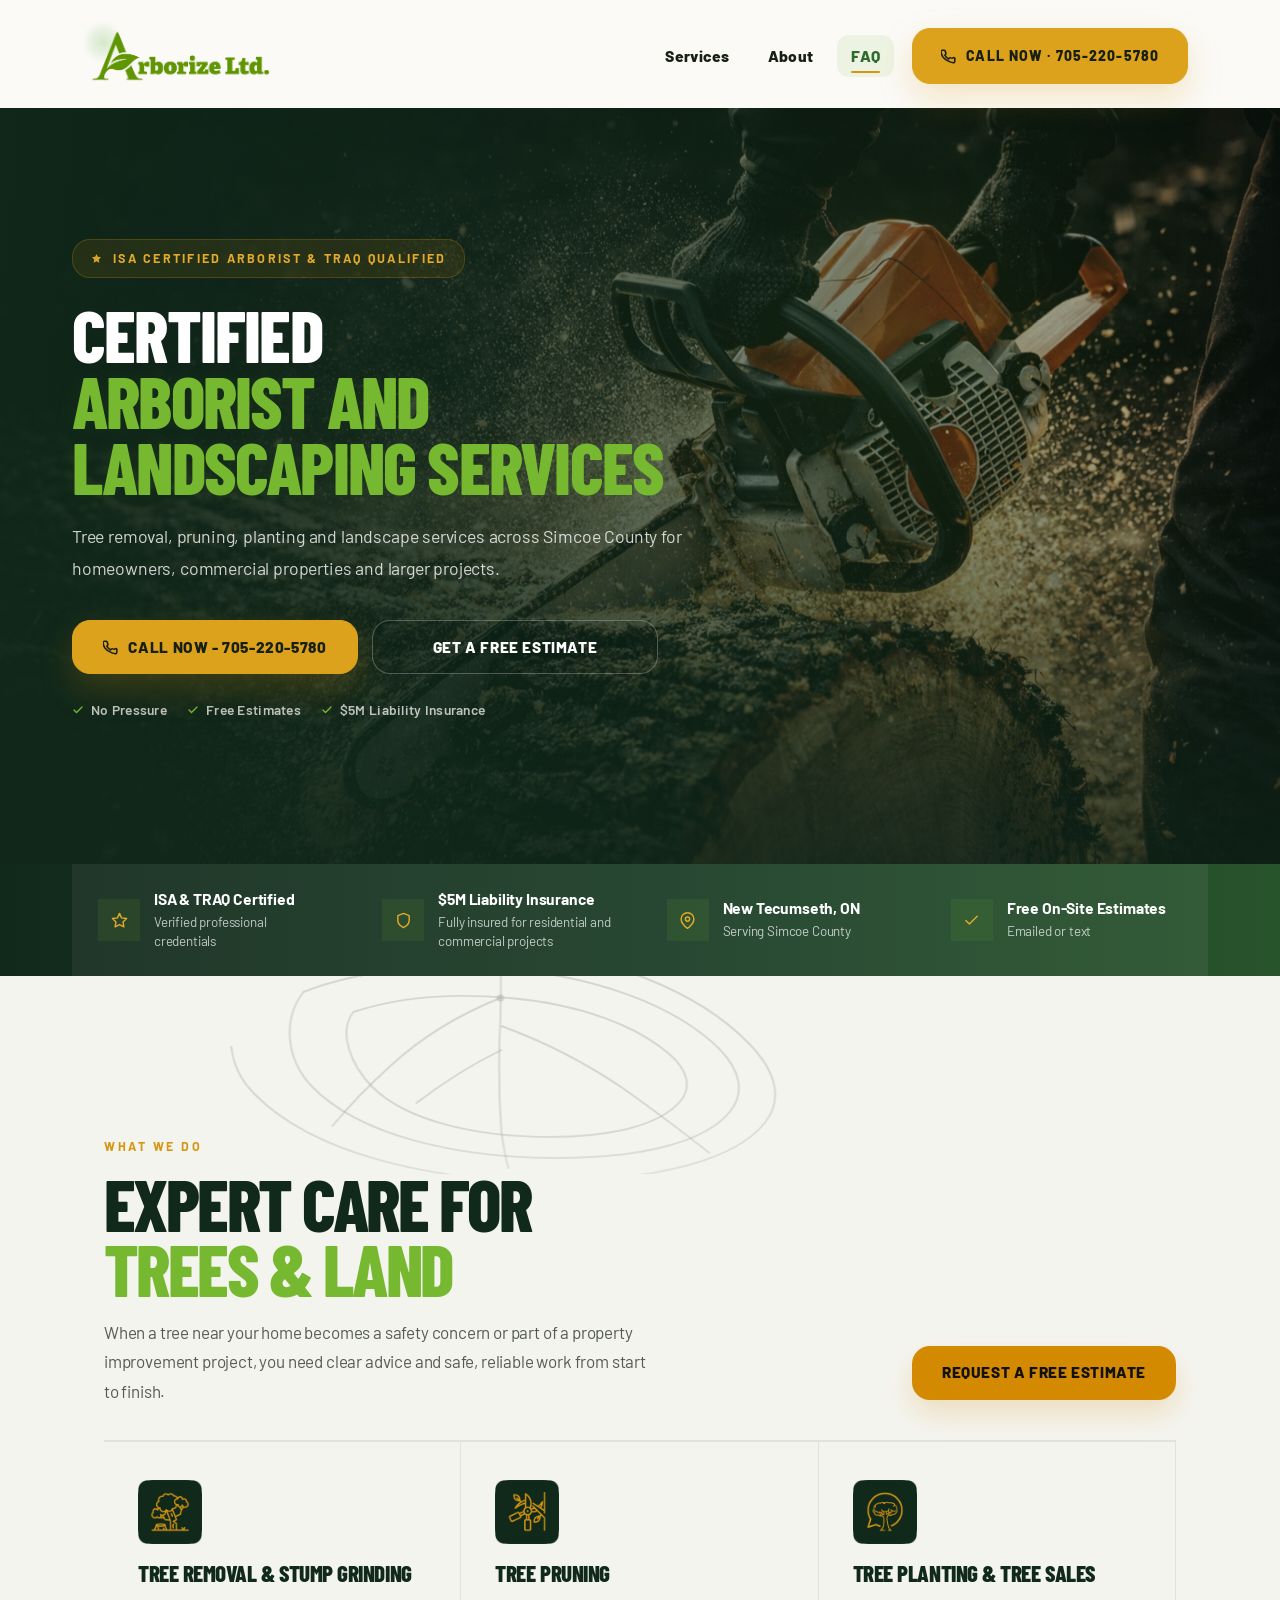
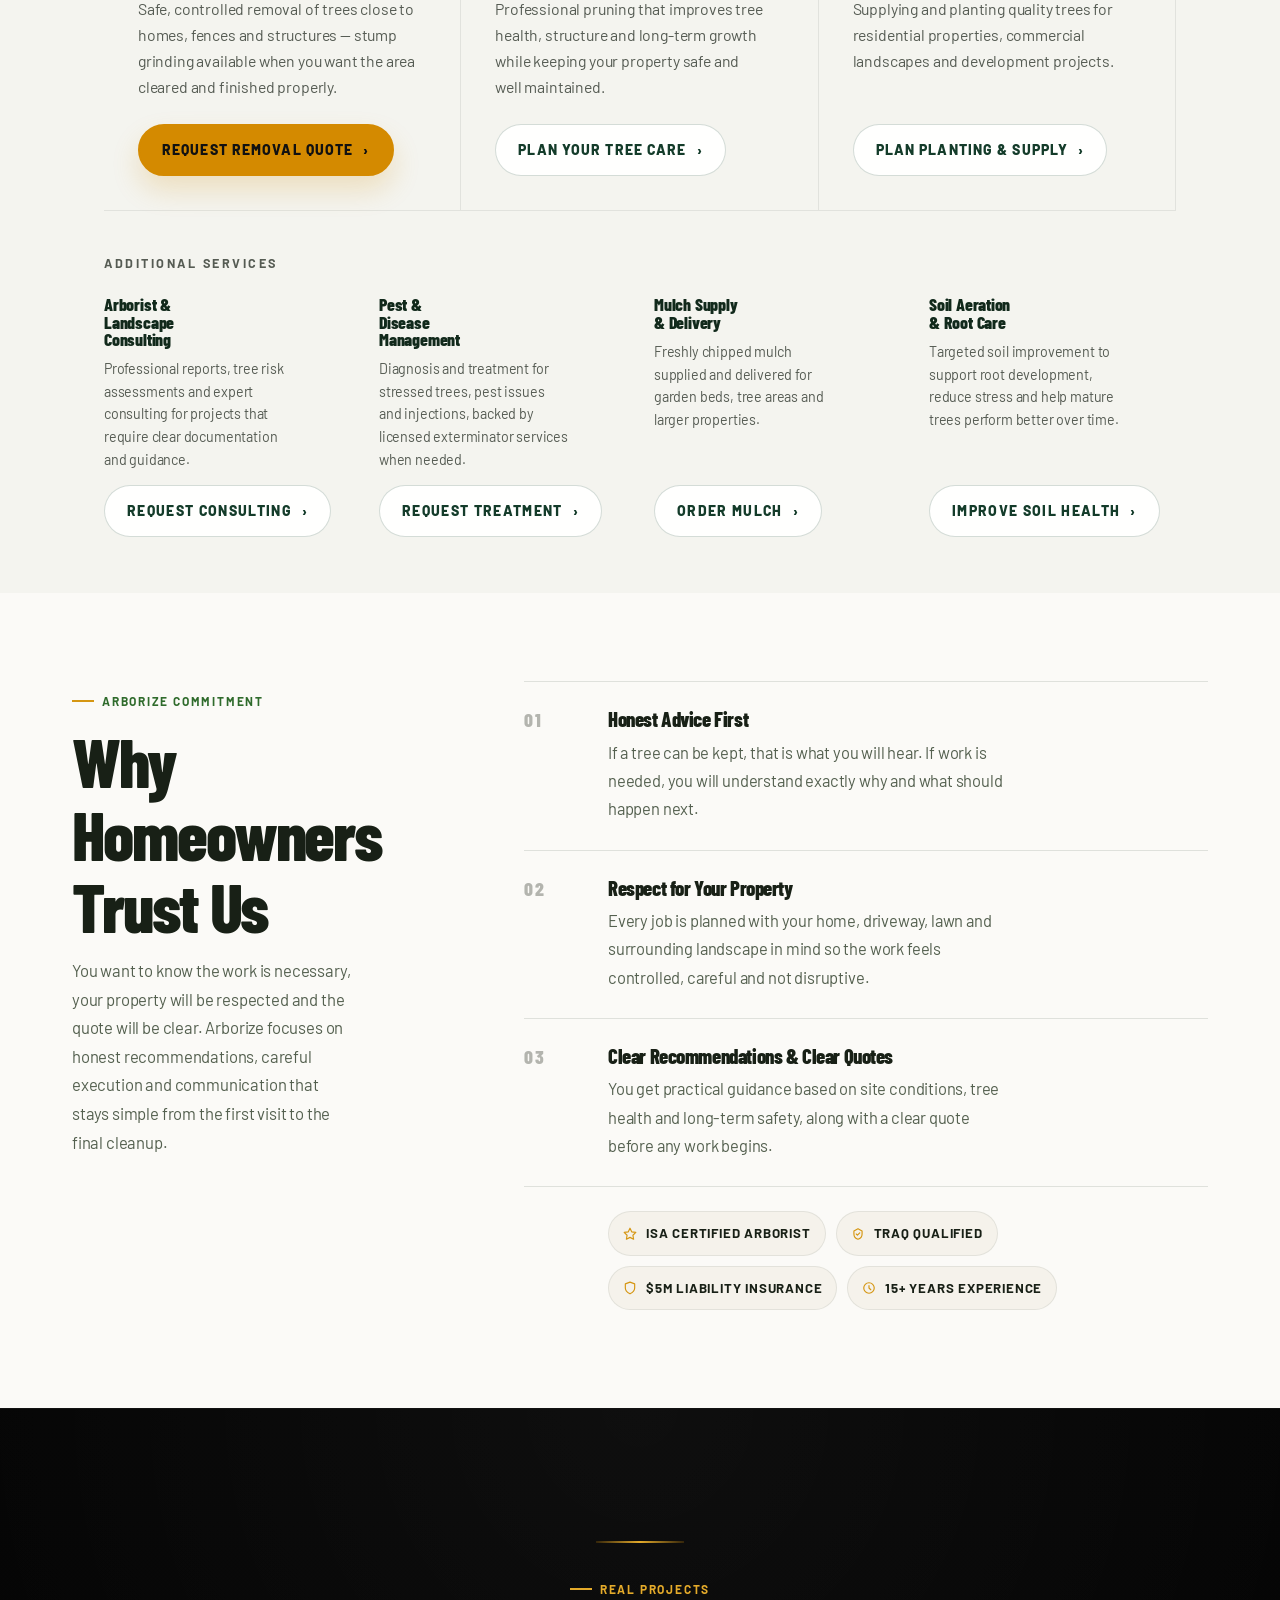
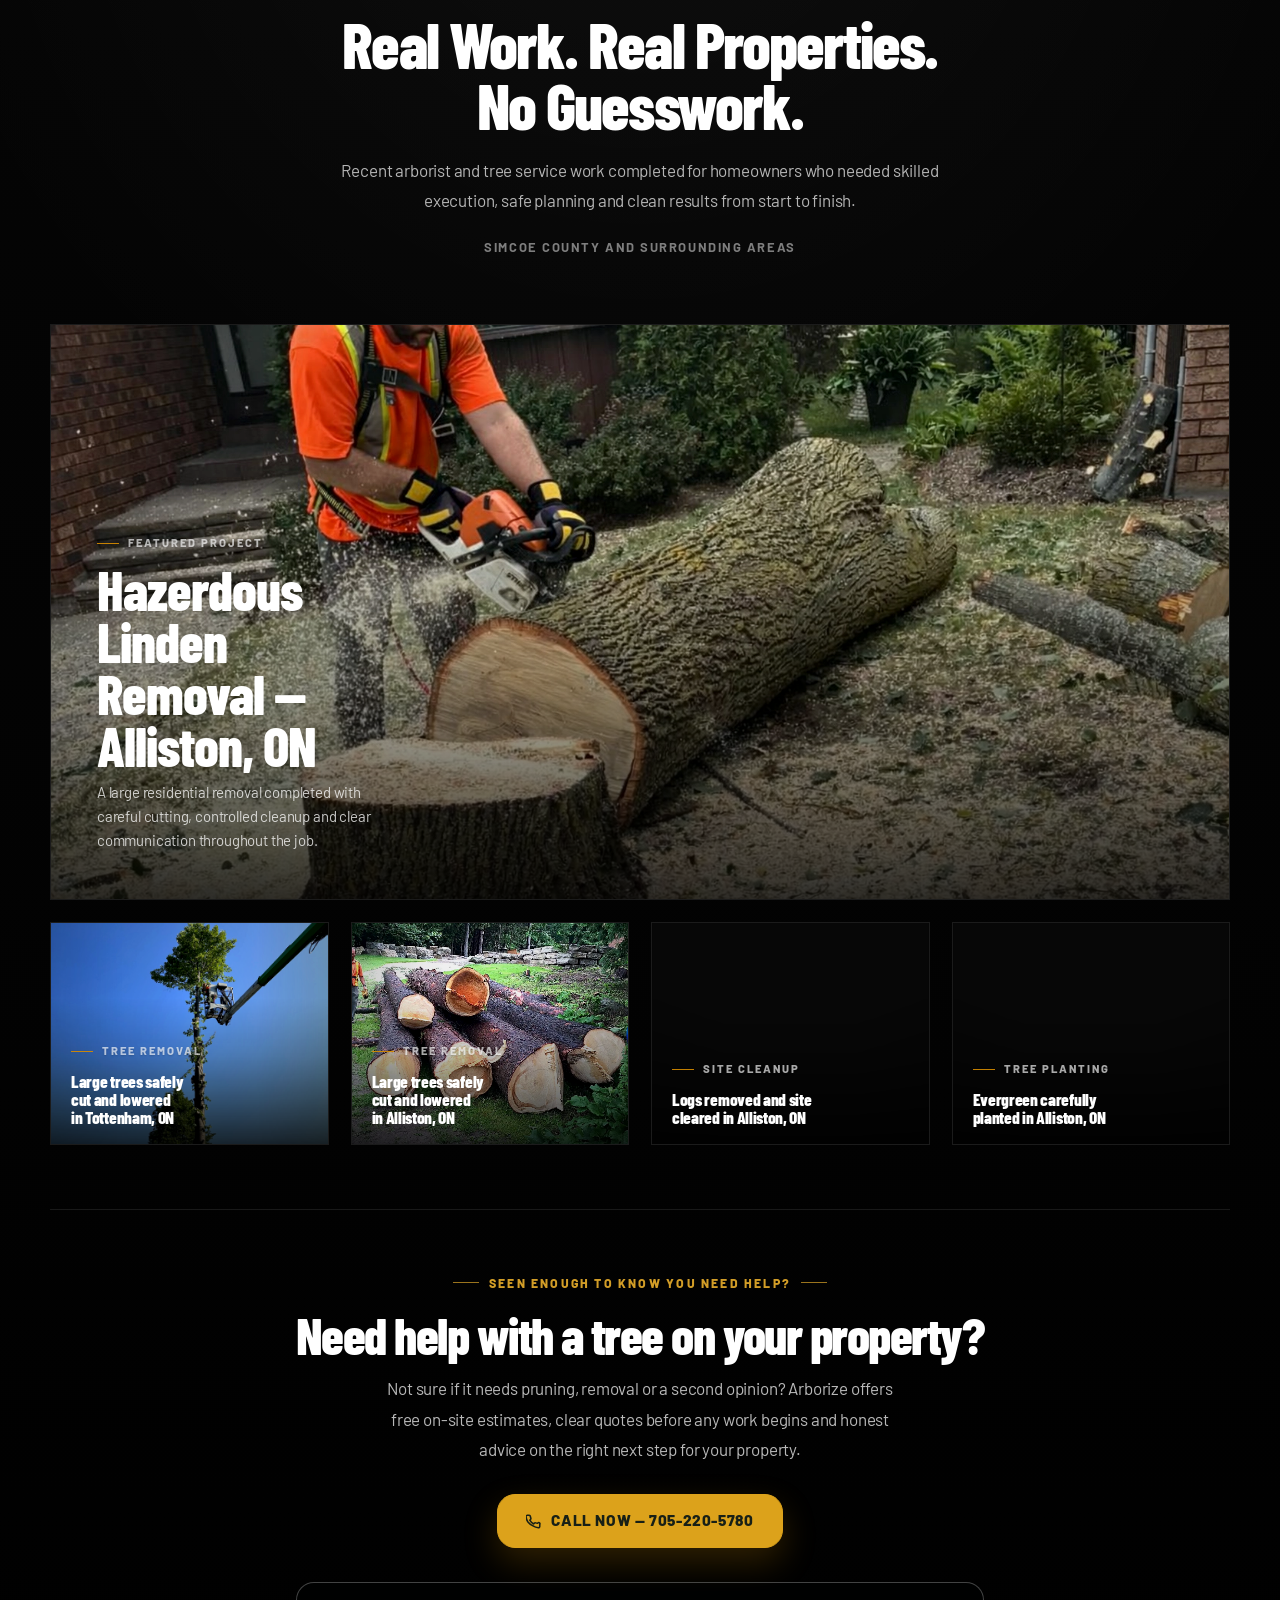
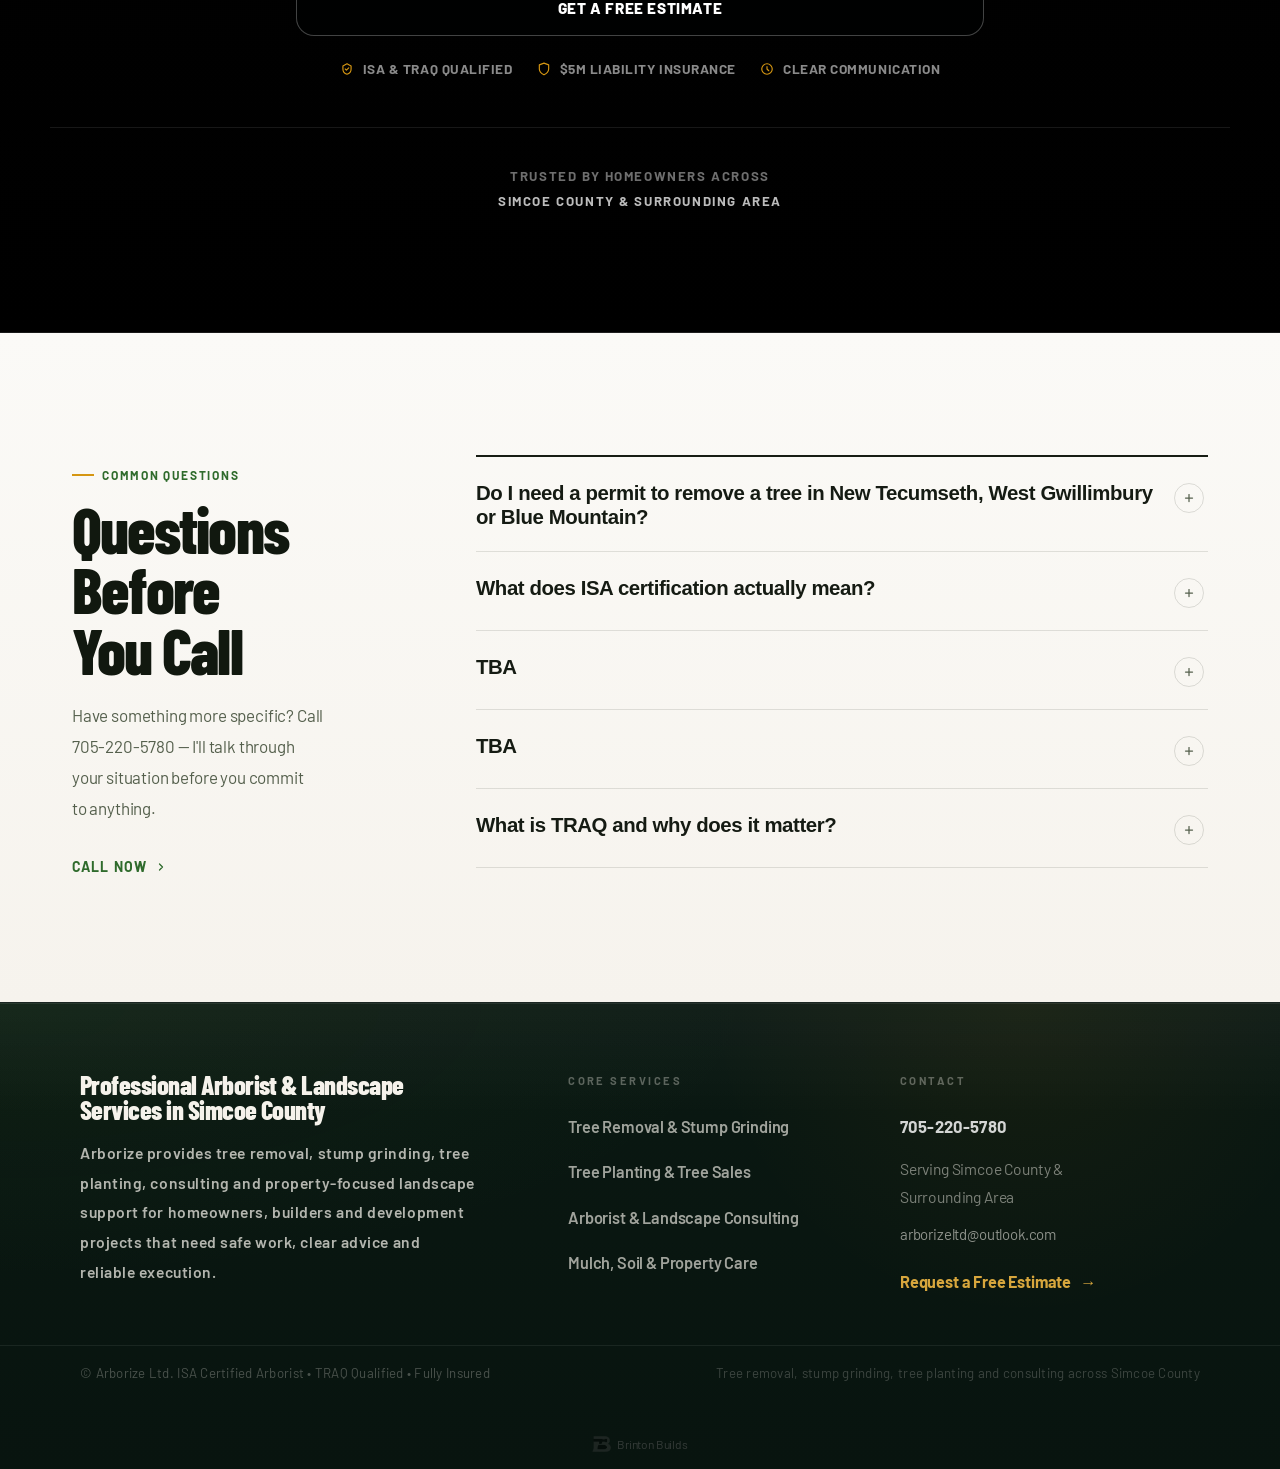
==== commit 73114bc7: "Add files via upload" ====
--- a/index.html
+++ b/index.html
@@ -4,37 +4,104 @@
 <html lang="en"><head><meta content="text/html; charset=utf-8" http-equiv="Content-Type"/>
 <meta content="noindex, nofollow" name="robots"/>
 <meta content="width=device-width, initial-scale=1.0" name="viewport"/>
-<title>Arborist &amp; Landscape Services in New Tecumseth, West Gwillimbury and Blue Mountain | Arborize Ltd. | 705-220-5780</title>
-<meta content="Arborize Ltd. provides arborist consulting, tree risk assessments, preservation plans and landscape services in New Tecumseth, West Gwillimbury and Blue Mountain." name="description"/>
-<meta content="Arborist Services in New Tecumseth, West Gwillimbury and Blue Mountain | Arborize Ltd." property="og:title"/>
-<meta content="Arborize Ltd. provides arborist consulting, tree risk assessments, preservation plans and landscape services in New Tecumseth, West Gwillimbury and Blue Mountain." property="og:description"/>
+<title>Arborist &amp; Landscape Services in Simcoe County & Surrounding Areas | Arborize Ltd. | 705-220-5780</title>
+<meta content="Arborize Ltd. provides arborist consulting, tree risk assessments, preservation plans and landscape services in Simcoe County and Surrounding Areas." name="description"/>
+<meta content="Arborist &amp; Landscape Services in Simcoe County &amp; Surrounding Areas | Arborize Ltd." property="og:title"/>
+<meta content="Arborize Ltd. provides arborist consulting, tree risk assessments, preservation plans and landscape services in Simcoe County and Surrounding Areas." property="og:description"/>
 <meta content="website" property="og:type"/>
 <meta content="images/Arborize-Ltd-Arborist-Landscape-Services.jpg" property="og:image"/>
 <meta content="summary_large_image" name="twitter:card"/>
+<meta content="Arborist &amp; Landscape Services in Simcoe County &amp; Surrounding Areas | Arborize Ltd." name="twitter:title"/>
+<meta content="Arborize Ltd. provides arborist consulting, tree risk assessments, preservation plans and landscape services in Simcoe County and Surrounding Areas." name="twitter:description"/>
+<link href="https://arborize.ca/" rel="canonical"/>
 <script type="application/ld+json">
 {
   "@context": "https://schema.org",
-  "@type": "LocalBusiness",
-  "name": "Arborize Ltd.",
-  "description": "Arborist consulting, tree risk assessments, preservation plans and landscape services in New Tecumseth, West Gwillimbury and Blue Mountain, Ontario.",
-  "url": "https://arborize.ca",
-  "telephone": "+17052205780",
-  "email": "arborizeltd@outlook.com",
-  "address": {
-    "@type": "PostalAddress",
-    "streetAddress": "5289 Boyne Street",
-    "addressLocality": "Alliston",
-    "addressRegion": "ON",
-    "postalCode": "L9R 1V2",
-    "addressCountry": "CA"
-  },
-  "geo": { "@type": "GeoCoordinates", "latitude": 44.154, "longitude": -79.865 },
-  "areaServed": ["New Tecumseth","West Gwillimbury","Blue Mountain"],
-  "serviceType": ["Arborist Services","Tree Consulting","Tree Risk Assessments","Tree Preservation Plans","Landscape Services"],
-  "openingHours": "Mo-Fr 08:00-17:00",
-  "priceRange": "$$",
-  "hasCredential": "ISA Certified Arborist",
-  "image": "images/Arborize-Ltd-Arborist-Landscape-Services.jpg"
+  "@graph": [
+    {
+      "@type": "TreeService",
+      "@id": "https://arborize.ca/#localbusiness",
+      "name": "Arborize Ltd.",
+      "description": "Arborist consulting, tree risk assessments, preservation plans and landscape services in Simcoe County and Surrounding Areas, Ontario.",
+      "slogan": "ISA & TRAQ certified arborist with $5M liability insurance coverage.",
+      "url": "https://arborize.ca/",
+      "telephone": "+17052205780",
+      "email": "arborizeltd@outlook.com",
+      "image": "https://arborize.ca/images/Arborize-Ltd-Arborist-Landscape-Services.png",
+      "priceRange": "$$",
+      "areaServed": [
+        {
+          "@type": "AdministrativeArea",
+          "name": "Simcoe County"
+        },
+        {
+          "@type": "Place",
+          "name": "Simcoe County and Surrounding Areas"
+        }
+      ],
+      "serviceType": [
+        "Arborist Services",
+        "Tree Consulting",
+        "Tree Risk Assessments",
+        "Tree Preservation Plans",
+        "Landscape Services"
+      ],
+      "openingHoursSpecification": [
+        {
+          "@type": "OpeningHoursSpecification",
+          "dayOfWeek": [
+            "Monday",
+            "Tuesday",
+            "Wednesday",
+            "Thursday",
+            "Friday"
+          ],
+          "opens": "08:00",
+          "closes": "17:00"
+        }
+      ],
+      "hasCredential": "ISA Certified Arborist",
+      "address": {
+        "@type": "PostalAddress",
+        "streetAddress": "5289 Boyne Street",
+        "addressLocality": "Alliston",
+        "addressRegion": "ON",
+        "postalCode": "L9R 1V2",
+        "addressCountry": "CA"
+      },
+      "geo": {
+        "@type": "GeoCoordinates",
+        "latitude": 44.154,
+        "longitude": -79.865
+      }
+    },
+    {
+      "@type": "WebSite",
+      "@id": "https://arborize.ca/#website",
+      "url": "https://arborize.ca/",
+      "name": "Arborize Ltd.",
+      "publisher": {
+        "@id": "https://arborize.ca/#localbusiness"
+      }
+    },
+    {
+      "@type": "WebPage",
+      "@id": "https://arborize.ca/#webpage",
+      "url": "https://arborize.ca/",
+      "name": "Arborist & Landscape Services in Simcoe County & Surrounding Areas | Arborize Ltd. | 705-220-5780",
+      "description": "Arborize Ltd. provides arborist consulting, tree risk assessments, preservation plans and landscape services in Simcoe County and Surrounding Areas.",
+      "isPartOf": {
+        "@id": "https://arborize.ca/#website"
+      },
+      "about": {
+        "@id": "https://arborize.ca/#localbusiness"
+      },
+      "primaryImageOfPage": {
+        "@type": "ImageObject",
+        "url": "https://arborize.ca/images/Arborize-Ltd-Arborist-Landscape-Services.png"
+      }
+    }
+  ]
 }
 </script>
 <link href="https://fonts.googleapis.com" rel="preconnect"/>
@@ -839,14 +906,33 @@
   display: flex;
   flex-direction: column;
   align-items: center;
-  gap: 14px;
-}
+  gap: 16px;
+}
+
+/* unified CTA width */
 .inline-cta-buttons .btn {
-  min-width: 260px;
+  width: 340px;
+  max-width: 92%;
   justify-content: center;
   border-radius: 16px;
-  padding: 17px 34px;
-  box-shadow: 0 16px 38px rgba(212,138,0,0.16);
+  padding: 18px 36px;
+  letter-spacing: 0.08em;
+}
+
+/* stronger primary emphasis */
+.inline-cta-buttons .btn-primary {
+  box-shadow: 0 18px 46px rgba(212,138,0,0.28);
+}
+
+/* quieter secondary */
+.inline-cta-buttons .btn-outline-green {
+  box-shadow: none;
+  border-color: rgba(255,255,255,0.28);
+}
+
+/* consistent hover lift */
+.inline-cta-buttons .btn:hover {
+  transform: translateY(-2px);
 }
 .inline-cta-phone-link {
   display: inline-flex;
@@ -1724,6 +1810,25 @@
   flex-wrap: wrap;
   gap: 10px;
   margin-top: 30px;
+}
+
+.why-proof-strip-inline {
+  margin-top: 18px;
+}
+
+.why-proof-row {
+  display: grid;
+  grid-template-columns: 64px minmax(0, 1fr);
+  gap: 20px;
+  padding: 24px 0 26px;
+}
+
+.why-proof-row-spacer {
+  min-height: 1px;
+}
+
+.why-proof-row .why-proof-strip {
+  margin-top: 0;
 }
 
 .why-proof-item {
@@ -4511,7 +4616,7 @@
 <div class="wrap">
 <div class="inner">
 <a aria-label="Arborize Ltd. — Home" class="logo" href="#hero">
-<img alt="Arborize Ltd." height="44" src="images/Arborize-Ltd-Arborist-Landscape-Services.jpg" width="160"/>
+<img alt="Arborize Ltd." height="44" src="images/Arborize-Ltd-Arborist-Landscape-Services.png" width="160"/>
 </a>
 <div class="header-right">
 <nav aria-label="Main navigation" id="main-nav">
@@ -4554,13 +4659,13 @@
 <h1 class="hero-h1" id="hero-headline">
 Certified<span><br/>Arborist and Landscaping Services</span>
 </h1>
-<p class="hero-sub">Tree removal, pruning and landscape services for homeowners in New Tecumseth, West Gwillimbury and Blue Mountain.</p>
+<p class="hero-sub">Tree removal, pruning, planting and landscape services across Simcoe County for homeowners, commercial properties and larger projects.</p>
 <div class="hero-actions">
 <a class="btn btn-primary" href="tel:7052205780">
 <svg aria-hidden="true" fill="none" stroke="currentColor" stroke-linecap="round" stroke-linejoin="round" stroke-width="2.5" viewbox="0 0 24 24"><path d="M22 16.92v3a2 2 0 0 1-2.18 2 19.79 19.79 0 0 1-8.63-3.07A19.5 19.5 0 0 1 3.07 12.72a19.79 19.79 0 0 1-3.07-8.67A2 2 0 0 1 2 2h3a2 2 0 0 1 2 1.72 12.84 12.84 0 0 0 .7 2.81 2 2 0 0 1-.45 2.11L6.09 9.91a16 16 0 0 0 6 6l1.27-1.27a2 2 0 0 1 2.11-.45 12.84 12.84 0 0 0 2.81.7A2 2 0 0 1 22 16.92z"></path></svg>
             Call Now - 705-220-5780
           </a>
-<a class="btn btn-call" href="#final-cta">Get a Free Estimate</a>
+<a class="btn btn-call" href="mailto:arborizeltd@outlook.com?subject=Free%20Estimate%20Request&body=Hi%20Arborize,%0A%0AI'd%20like%20to%20request%20a%20free%20estimate%20for...">Get a Free Estimate</a>
 </div>
 <div aria-label="Key credentials" class="hero-trust-row" role="list">
 <span class="hero-trust-item" role="listitem">
@@ -4573,7 +4678,7 @@
           </span>
 <span class="hero-trust-item" role="listitem">
 <svg aria-hidden="true" fill="none" stroke="currentColor" stroke-linecap="round" stroke-width="2.5" viewbox="0 0 24 24"><polyline points="20 6 9 17 4 12"></polyline></svg>
-            Local Service
+            $5M Liability Insurance
           </span>
 </div>
 </div>
@@ -4590,11 +4695,11 @@
 </div>
 <div class="trust-item">
 <div aria-hidden="true" class="trust-icon"><svg fill="none" stroke="currentColor" stroke-linecap="round" stroke-linejoin="round" stroke-width="2" viewbox="0 0 24 24"><path d="M12 22s8-4 8-10V5l-8-3-8 3v7c0 6 8 10 8 10z"></path></svg></div>
-<div class="trust-text"><strong>Fully Insured</strong><span>Certificate available before work starts</span></div>
+<div class="trust-text"><strong>$5M Liability Insurance</strong><span>Fully insured for residential and commercial projects</span></div>
 </div>
 <div class="trust-item">
 <div aria-hidden="true" class="trust-icon"><svg fill="none" stroke="currentColor" stroke-linecap="round" stroke-linejoin="round" stroke-width="2" viewbox="0 0 24 24"><path d="M21 10c0 7-9 13-9 13S3 17 3 10a9 9 0 0 1 18 0z"></path><circle cx="12" cy="10" r="3"></circle></svg></div>
-<div class="trust-text"><strong>New Tecumseth, ON</strong><span>Serving West Gwillimbury and Blue Mountain</span></div>
+<div class="trust-text"><strong>New Tecumseth, ON</strong><span>Serving Simcoe County</span></div>
 </div>
 <div class="trust-item">
 <div aria-hidden="true" class="trust-icon"><svg fill="none" stroke="currentColor" stroke-linecap="round" stroke-linejoin="round" stroke-width="2" viewbox="0 0 24 24"><polyline points="20 6 9 17 4 12"></polyline></svg></div>
@@ -4630,7 +4735,7 @@
       </div>
     </div>
     <div class="services-header-cta">
-      <a class="btn btn-primary services-header-button" href="#final-cta">Request a Free Estimate</a>
+      <a class="btn btn-primary services-header-button" href="#contact">Request a Free Estimate</a>
     </div>
   </header>
 
@@ -4643,25 +4748,25 @@
       </div>
       <h3>Tree Removal &amp; Stump Grinding</h3>
       <p>Safe, controlled removal of trees close to homes, fences and structures — stump grinding available when you want the area cleared and finished properly.</p>
-      <a class="svc-additional-cta is-primary" href="#final-cta">Request Removal Quote <span aria-hidden="true">›</span></a>
+      <a class="svc-additional-cta is-primary" href="#contact">Request Removal Quote <span aria-hidden="true">›</span></a>
     </article>
 
     <article class="svc-primary-item" role="listitem">
       <div class="svc-icon" aria-hidden="true">
         <img src="images/ArborizeLtd_Icon_TreeTrimPruning.png" alt="" />
       </div>
-      <h3>Tree Trimming &amp; Pruning</h3>
-      <p>Precision pruning that improves tree health, reduces hazards and keeps your property looking clean, balanced and well cared for year after year.</p>
-      <a class="svc-additional-cta is-secondary" href="#final-cta">Plan Your Tree Care <span aria-hidden="true">›</span></a>
+      <h3>Tree Pruning</h3>
+      <p>Professional pruning that improves tree health, structure and long-term growth while keeping your property safe and well maintained.</p>
+      <a class="svc-additional-cta is-secondary" href="#contact">Plan Your Tree Care <span aria-hidden="true">›</span></a>
     </article>
 
     <article class="svc-primary-item" role="listitem">
       <div class="svc-icon" aria-hidden="true">
         <img src="images/ArborizeLtd_Icon_Consultating.png" alt="" />
       </div>
-      <h3>Arborist Consulting</h3>
-      <p>Certified arborist reports, risk assessments and preservation plans for homeowners, builders and development projects that need clear documentation.</p>
-      <a class="svc-additional-cta is-secondary" href="#final-cta">Request Consulting Help <span aria-hidden="true">›</span></a>
+      <h3>Tree Planting &amp; Tree Sales</h3>
+      <p>Supplying and planting quality trees for residential properties, commercial landscapes and development projects.</p>
+      <a class="svc-additional-cta is-secondary" href="#contact">Plan Planting &amp; Supply <span aria-hidden="true">›</span></a>
     </article>
 
   </div>
@@ -4671,32 +4776,34 @@
     <div class="svc-additional-divider-line"></div>
     <p class="svc-additional-divider-label">Additional Services</p>
     <div class="svc-additional-divider-line"></div>
-  </div>  <!-- Additional Services: 4-column compact grid -->
+  </div>
+  <!-- Additional Services: 4-column compact grid -->
   <div class="svc-additional-grid" role="list" aria-label="Additional services">
 
     <article class="svc-additional-item" role="listitem">
-      <h3>Pest &amp; Disease Services</h3>
-      <p>Diagnosis and treatment for tree stress, pests and injections.</p>
-      <a class="svc-additional-cta is-secondary" href="#final-cta">Request Treatment <span aria-hidden="true">›</span></a>
+      <h3>Arborist &amp; Landscape Consulting</h3>
+      <p>Professional reports, tree risk assessments and expert consulting for projects that require clear documentation and guidance.</p>
+      <a class="svc-additional-cta is-secondary" href="#contact">Request Consulting <span aria-hidden="true">›</span></a>
     </article>
 
     <article class="svc-additional-item" role="listitem">
-      <h3>Landscape Construction</h3>
-      <p>Clean, durable landscape builds for residential and commercial properties.</p>
-      <a class="svc-additional-cta is-secondary" href="#final-cta">Plan Your Project <span aria-hidden="true">›</span></a>
+      <h3>Pest &amp; Disease Management</h3>
+      <p>Diagnosis and treatment for stressed trees, pest issues and injections, backed by licensed exterminator services when needed.</p>
+      <a class="svc-additional-cta is-secondary" href="#contact">Request Treatment <span aria-hidden="true">›</span></a>
     </article>
 
     <article class="svc-additional-item" role="listitem">
-      <h3>Mulch Sales &amp; Delivery</h3>
-      <p>Fresh mulch delivery for beds, tree areas and larger properties.</p>
-      <a class="svc-additional-cta is-secondary" href="#final-cta">Order Delivery <span aria-hidden="true">›</span></a>
+      <h3>Mulch Supply &amp; Delivery</h3>
+      <p>Freshly chipped mulch supplied and delivered for garden beds, tree areas and larger properties.</p>
+      <a class="svc-additional-cta is-secondary" href="#contact">Order Mulch <span aria-hidden="true">›</span></a>
     </article>
 
     <article class="svc-additional-item" role="listitem">
-      <h3>Wholesale Tree Supply</h3>
-      <p>Tree sourcing for landscape plans, developments and planting projects.</p>
-      <a class="svc-additional-cta is-secondary" href="#final-cta">Source Wholesale Trees <span aria-hidden="true">›</span></a>
+      <h3>Soil Aeration &amp; Root Care</h3>
+      <p>Targeted soil improvement to support root development, reduce stress and help mature trees perform better over time.</p>
+      <a class="svc-additional-cta is-secondary" href="#contact">Improve Soil Health <span aria-hidden="true">›</span></a>
     </article>
+
 
   </div>
 
@@ -4710,12 +4817,6 @@
 <div class="eyebrow">ARBORIZE COMMITMENT</div>
 <h2 class="section-title" id="why-title">Why Homeowners Trust Us</h2>
 <p class="section-intro">You want to know the work is necessary, your property will be respected and the quote will be clear. Arborize focuses on honest recommendations, careful execution and communication that stays simple from the first visit to the final cleanup.</p>
-<div class="why-proof-strip" aria-label="Arborize credentials">
-<div class="why-proof-item"><svg fill="none" stroke="currentColor" stroke-linecap="round" stroke-linejoin="round" stroke-width="2" viewbox="0 0 24 24"><path d="M12 2l2.9 6.26L22 9.27l-5 4.87 1.18 6.88L12 17.77l-6.18 3.25L7 14.14 2 9.27l7.1-1.01L12 2z"></path></svg><span>ISA Certified Arborist</span></div>
-<div class="why-proof-item"><svg fill="none" stroke="currentColor" stroke-linecap="round" stroke-linejoin="round" stroke-width="2" viewbox="0 0 24 24"><path d="M9 12l2 2 4-4"></path><path d="M12 3l7 4v5c0 5-3.5 8-7 9-3.5-1-7-4-7-9V7l7-4z"></path></svg><span>TRAQ Qualified</span></div>
-<div class="why-proof-item"><svg fill="none" stroke="currentColor" stroke-linecap="round" stroke-linejoin="round" stroke-width="2" viewbox="0 0 24 24"><path d="M12 22s8-4 8-10V5l-8-3-8 3v7c0 6 8 10 8 10z"></path></svg><span>Fully Insured</span></div>
-<div class="why-proof-item"><svg fill="none" stroke="currentColor" stroke-linecap="round" stroke-linejoin="round" stroke-width="2" viewbox="0 0 24 24"><path d="M12 8v4l3 3"></path><circle cx="12" cy="12" r="9"></circle></svg><span>15+ Years Experience</span></div>
-</div>
 </div>
 <div class="why-grid">
 <div class="why-card">
@@ -4739,6 +4840,15 @@
 <p>You get practical guidance based on site conditions, tree health and long-term safety, along with a clear quote before any work begins.</p>
 </div>
 </div>
+<div class="why-proof-row">
+<div aria-hidden="true" class="why-proof-row-spacer"></div>
+<div class="why-proof-strip why-proof-strip-inline" aria-label="Arborize credentials">
+<div class="why-proof-item"><svg fill="none" stroke="currentColor" stroke-linecap="round" stroke-linejoin="round" stroke-width="2" viewbox="0 0 24 24"><path d="M12 2l2.9 6.26L22 9.27l-5 4.87 1.18 6.88L12 17.77l-6.18 3.25L7 14.14 2 9.27l7.1-1.01L12 2z"></path></svg><span>ISA Certified Arborist</span></div>
+<div class="why-proof-item"><svg fill="none" stroke="currentColor" stroke-linecap="round" stroke-linejoin="round" stroke-width="2" viewbox="0 0 24 24"><path d="M9 12l2 2 4-4"></path><path d="M12 3l7 4v5c0 5-3.5 8-7 9-3.5-1-7-4-7-9V7l7-4z"></path></svg><span>TRAQ Qualified</span></div>
+<div class="why-proof-item"><svg fill="none" stroke="currentColor" stroke-linecap="round" stroke-linejoin="round" stroke-width="2" viewbox="0 0 24 24"><path d="M12 22s8-4 8-10V5l-8-3-8 3v7c0 6 8 10 8 10z"></path></svg><span>$5M Liability Insurance</span></div>
+<div class="why-proof-item"><svg fill="none" stroke="currentColor" stroke-linecap="round" stroke-linejoin="round" stroke-width="2" viewbox="0 0 24 24"><path d="M12 8v4l3 3"></path><circle cx="12" cy="12" r="9"></circle></svg><span>15+ Years Experience</span></div>
+</div>
+</div>
 </div>
 </div>
 </div>
@@ -4753,9 +4863,7 @@
 <h2 id="work-photos-title">Real Work. Real Properties.<br/>No Guesswork.</h2>
 <p>Recent arborist and tree service work completed for homeowners who needed skilled execution, safe planning and clean results from start to finish.</p>
 <div class="work-photos-locations" aria-label="Service locations">
-<span>New Tecumseth</span>
-<span>West Gwillimbury</span>
-<span>Blue Mountain</span>
+<span>Simcoe County and Surrounding Areas</span>
 </div>
 </header>
 
@@ -4765,38 +4873,28 @@
       <img alt="Arborist tree removal job on a residential property in Alliston completed by Arborize Ltd." decoding="async" loading="lazy" src="images/arborize-arborist-landscape.webp"/>
       <div class="wp-card-caption">
         <p class="wp-card-meta">Featured Project</p>
-        <h3 class="wp-card-title">White Ash Removal — Alliston, ON</h3>
+        <h3 class="wp-card-title">Hazerdous Linden Removal — Alliston, ON</h3>
         <p class="wp-card-copy">A large residential removal completed with careful cutting, controlled cleanup and clear communication throughout the job.</p>
       </div>
     </a>
   </article>
 
   <article class="wp-card reveal-on-scroll">
-    <a class="wp-card-link" href="#final-cta" aria-label="Request a free estimate for pruning work in Tottenham">
-      <img alt="Tree trimming and pruning work completed by Arborize Ltd. on a residential property in Tottenham." decoding="async" loading="lazy" src="images/bucket-truck-tree-pruning.jpg"/>
+    <a class="wp-card-link" href="#final-cta" aria-label="Request a free estimate for tree removal work in Tottenham">
+      <img alt="Large tree removal work completed by Arborize Ltd. in Tottenham." decoding="async" loading="lazy" src="images/bucket-truck-tree-pruning.jpg"/>
       <div class="wp-card-caption">
-        <p class="wp-card-meta">Tree Pruning</p>
-        <h3 class="wp-card-title">Precision pruning in Tottenham, ON</h3>
+        <p class="wp-card-meta">Tree Removal</p>
+        <h3 class="wp-card-title">Large trees safely cut and lowered in Tottenham, ON</h3>
       </div>
     </a>
   </article>
 
   <article class="wp-card reveal-on-scroll">
-    <a class="wp-card-link" href="#final-cta" aria-label="Request a free estimate for tree removal work in Tottenham">
-      <img alt="Large tree removal work completed by Arborize Ltd. in Tottenham." decoding="async" loading="lazy" src="images/arborist-tree-removal-logs-web.webp"/>
+    <a class="wp-card-link" href="#final-cta" aria-label="Request a free estimate for arborist work in New Tecumseth">
+      <img alt="Residential arborist work completed by Arborize Ltd. in New Tecumseth." decoding="async" loading="lazy" src="images/arborist-tree-removal-logs-web.webp"/>
       <div class="wp-card-caption">
         <p class="wp-card-meta">Tree Removal</p>
-        <h3 class="wp-card-title">Large tree safely cut and lowered in Tottenham, ON</h3>
-      </div>
-    </a>
-  </article>
-
-  <article class="wp-card reveal-on-scroll">
-    <a class="wp-card-link" href="#final-cta" aria-label="Request a free estimate for arborist work in New Tecumseth">
-      <img alt="Residential arborist work completed by Arborize Ltd. in New Tecumseth." decoding="async" loading="lazy" src="images/arborist-tree-trimming-polished.jpg"/>
-      <div class="wp-card-caption">
-        <p class="wp-card-meta">Tree Removal</p>
-        <h3 class="wp-card-title">Large tree safely cut and lowered in New Tecumseth</h3>
+        <h3 class="wp-card-title">Large trees safely cut and lowered in Alliston, ON</h3>
       </div>
     </a>
   </article>
@@ -4806,7 +4904,17 @@
       <img alt="Site cleanup and log removal work completed by Arborize Ltd. in Everett." decoding="async" loading="lazy" src="images/clean-job-site.jpg"/>
       <div class="wp-card-caption">
         <p class="wp-card-meta">Site Cleanup</p>
-        <h3 class="wp-card-title">Logs removed and site cleared in Everett, ON</h3>
+        <h3 class="wp-card-title">Logs removed and site cleared in Alliston, ON</h3>
+      </div>
+    </a>
+  </article>
+
+  <article class="wp-card reveal-on-scroll">
+    <a class="wp-card-link" href="#final-cta" aria-label="Request a free estimate for site cleanup work in Everett">
+      <img alt="Site cleanup and log removal work completed by Arborize Ltd. in Everett." decoding="async" loading="lazy" src="images/tree-planting.webp"/>
+      <div class="wp-card-caption">
+        <p class="wp-card-meta">Tree Planting</p>
+        <h3 class="wp-card-title">Evergreen carefully planted in Alliston, ON</h3>
       </div>
     </a>
   </article>
@@ -4826,14 +4934,14 @@
     </div>
     <div class="work-photos-gallery-trust" aria-label="Arborize credentials">
       <div class="work-photos-gallery-trust-item"><svg aria-hidden="true" fill="none" stroke="currentColor" stroke-linecap="round" stroke-linejoin="round" stroke-width="2" viewBox="0 0 24 24"><path d="M9 12l2 2 4-4"></path><path d="M12 3l7 4v5c0 5-3.5 8-7 9-3.5-1-7-4-7-9V7l7-4z"></path></svg><span>ISA &amp; TRAQ Qualified</span></div>
-      <div class="work-photos-gallery-trust-item"><svg aria-hidden="true" fill="none" stroke="currentColor" stroke-linecap="round" stroke-linejoin="round" stroke-width="2" viewBox="0 0 24 24"><path d="M12 22s8-4 8-10V5l-8-3-8 3v7c0 6 8 10 8 10z"></path></svg><span>Fully Insured</span></div>
+      <div class="work-photos-gallery-trust-item"><svg aria-hidden="true" fill="none" stroke="currentColor" stroke-linecap="round" stroke-linejoin="round" stroke-width="2" viewBox="0 0 24 24"><path d="M12 22s8-4 8-10V5l-8-3-8 3v7c0 6 8 10 8 10z"></path></svg><span>$5M Liability Insurance</span></div>
       <div class="work-photos-gallery-trust-item"><svg aria-hidden="true" fill="none" stroke="currentColor" stroke-linecap="round" stroke-linejoin="round" stroke-width="2" viewBox="0 0 24 24"><path d="M12 8v4l3 3"></path><circle cx="12" cy="12" r="9"></circle></svg><span>Clear Communication</span></div>
     </div>
     
   </div>
 </div>
 <div class="work-photos-trust reveal-on-scroll">
-<p>Trusted by homeowners across<br/><strong>New Tecumseth  •  West Gwillimbury  •  Blue Mountain</strong></p>
+<p>Trusted by homeowners across<br/><strong>Simcoe County & Surrounding Area</strong></p>
 </div>
 </div>
 </section>
@@ -4870,20 +4978,20 @@
 </div>
 <div class="faq-item" role="listitem">
 <button aria-controls="faq-a3" aria-expanded="false" class="faq-question">
-<span class="faq-question-text">How much does tree removal cost in New Tecumseth, West Gwillimbury or Blue Mountain?</span>
+<span class="faq-question-text">TBA</span>
 <span aria-hidden="true" class="faq-icon"><svg fill="none" stroke="currentColor" stroke-linecap="round" stroke-width="2.5" viewbox="0 0 24 24"><line x1="12" x2="12" y1="5" y2="19"></line><line x1="5" x2="19" y1="12" y2="12"></line></svg></span>
 </button>
 <div class="faq-answer" id="faq-a3" role="region">
-<div class="faq-answer-inner"><p>It depends on the tree size, access and what is nearby. I do not quote removals over the phone. I visit the property and send a clear text quote, and the visit is free.</p></div>
+<div class="faq-answer-inner"><p>TBA</p></div>
 </div>
 </div>
 <div class="faq-item" role="listitem">
 <button aria-controls="faq-a4" aria-expanded="false" class="faq-question">
-<span class="faq-question-text">Do you handle emergency tree removal after a storm?</span>
+<span class="faq-question-text">TBA</span>
 <span aria-hidden="true" class="faq-icon"><svg fill="none" stroke="currentColor" stroke-linecap="round" stroke-width="2.5" viewbox="0 0 24 24"><line x1="12" x2="12" y1="5" y2="19"></line><line x1="5" x2="19" y1="12" y2="12"></line></svg></span>
 </button>
 <div class="faq-answer" id="faq-a4" role="region">
-<div class="faq-answer-inner"><p>Yes. If a tree is on a structure or creates an immediate hazard, call 705-220-5780 directly. Urgent situations are prioritized.</p></div>
+<div class="faq-answer-inner"><p>TBA</p></div>
 </div>
 </div>
 <div class="faq-item" role="listitem">
@@ -5811,23 +5919,23 @@
 }
 
 </style>
-<footer class="elite-footer">
+<footer id="contact" class="elite-footer">
 
   <div class="elite-footer-main">
     <div class="elite-footer-grid">
 
       <div class="elite-footer-brand">
-        <p class="elite-footer-brand-name">Arborize Ltd.</p>
-        <p class="elite-footer-brand-copy">ISA Certified Arborist &bull; TRAQ Qualified &bull; Fully Insured</p>
+        <p class="elite-footer-brand-name">Professional Arborist &amp; Landscape Services in Simcoe County</p>
+        <p class="elite-footer-brand-copy">Arborize provides tree removal, stump grinding, tree planting, consulting and property-focused landscape support for homeowners, builders and development projects that need safe work, clear advice and reliable execution.</p>
       </div>
 
       <div>
-        <p class="elite-footer-label">Navigate</p>
+        <p class="elite-footer-label">Core Services</p>
         <nav class="elite-footer-nav">
-          <a class="elite-footer-link" href="#services">Services</a>
-          <a class="elite-footer-link" href="#why">About</a>
-          <a class="elite-footer-link" href="#faq-preview">FAQ</a>
-          <a class="elite-footer-link" href="mailto:arborizeltd@outlook.com?subject=Estimate%20Request%20%E2%80%94%20Arborize%20Ltd.">Email</a>
+          <a class="elite-footer-link" href="#services">Tree Removal &amp; Stump Grinding</a>
+          <a class="elite-footer-link" href="#services">Tree Planting &amp; Tree Sales</a>
+          <a class="elite-footer-link" href="#services">Arborist &amp; Landscape Consulting</a>
+          <a class="elite-footer-link" href="#services">Mulch, Soil &amp; Property Care</a>
         </nav>
       </div>
 
@@ -5835,9 +5943,9 @@
         <p class="elite-footer-label">Contact</p>
         <div class="elite-footer-contact">
           <a class="elite-footer-phone" href="tel:7052205780">705-220-5780</a>
-          <p class="elite-footer-location">New Tecumseth, West Gwillimbury and Blue Mountain</p>
+          <p class="elite-footer-location">Serving Simcoe County & Surrounding Area</p>
           <a class="elite-footer-email" href="mailto:arborizeltd@outlook.com?subject=Estimate%20Request%20%E2%80%94%20Arborize%20Ltd.">arborizeltd@outlook.com</a>
-          <a class="elite-footer-cta" href="mailto:arborizeltd@outlook.com?subject=Estimate%20Request%20%E2%80%94%20Arborize%20Ltd.">Get a Free Estimate <span class="elite-footer-arrow">&rarr;</span></a>
+          <a class="elite-footer-cta" href="mailto:arborizeltd@outlook.com?subject=Estimate%20Request%20%E2%80%94%20Arborize%20Ltd.">Request a Free Estimate <span class="elite-footer-arrow">&rarr;</span></a>
         </div>
       </div>
 
@@ -5846,8 +5954,8 @@
 
   <div class="elite-footer-bottom">
     <div class="elite-footer-bottom-inner">
-      <p class="elite-footer-meta">&copy; Arborize Ltd.</p>
-      <p class="elite-footer-meta is-quiet">Serving New Tecumseth, West Gwillimbury and Blue Mountain</p>
+      <p class="elite-footer-meta">&copy; Arborize Ltd. ISA Certified Arborist &bull; TRAQ Qualified &bull; Fully Insured</p>
+      <p class="elite-footer-meta is-quiet">Tree removal, stump grinding, tree planting and consulting across Simcoe County</p>
     </div>
   </div>
 
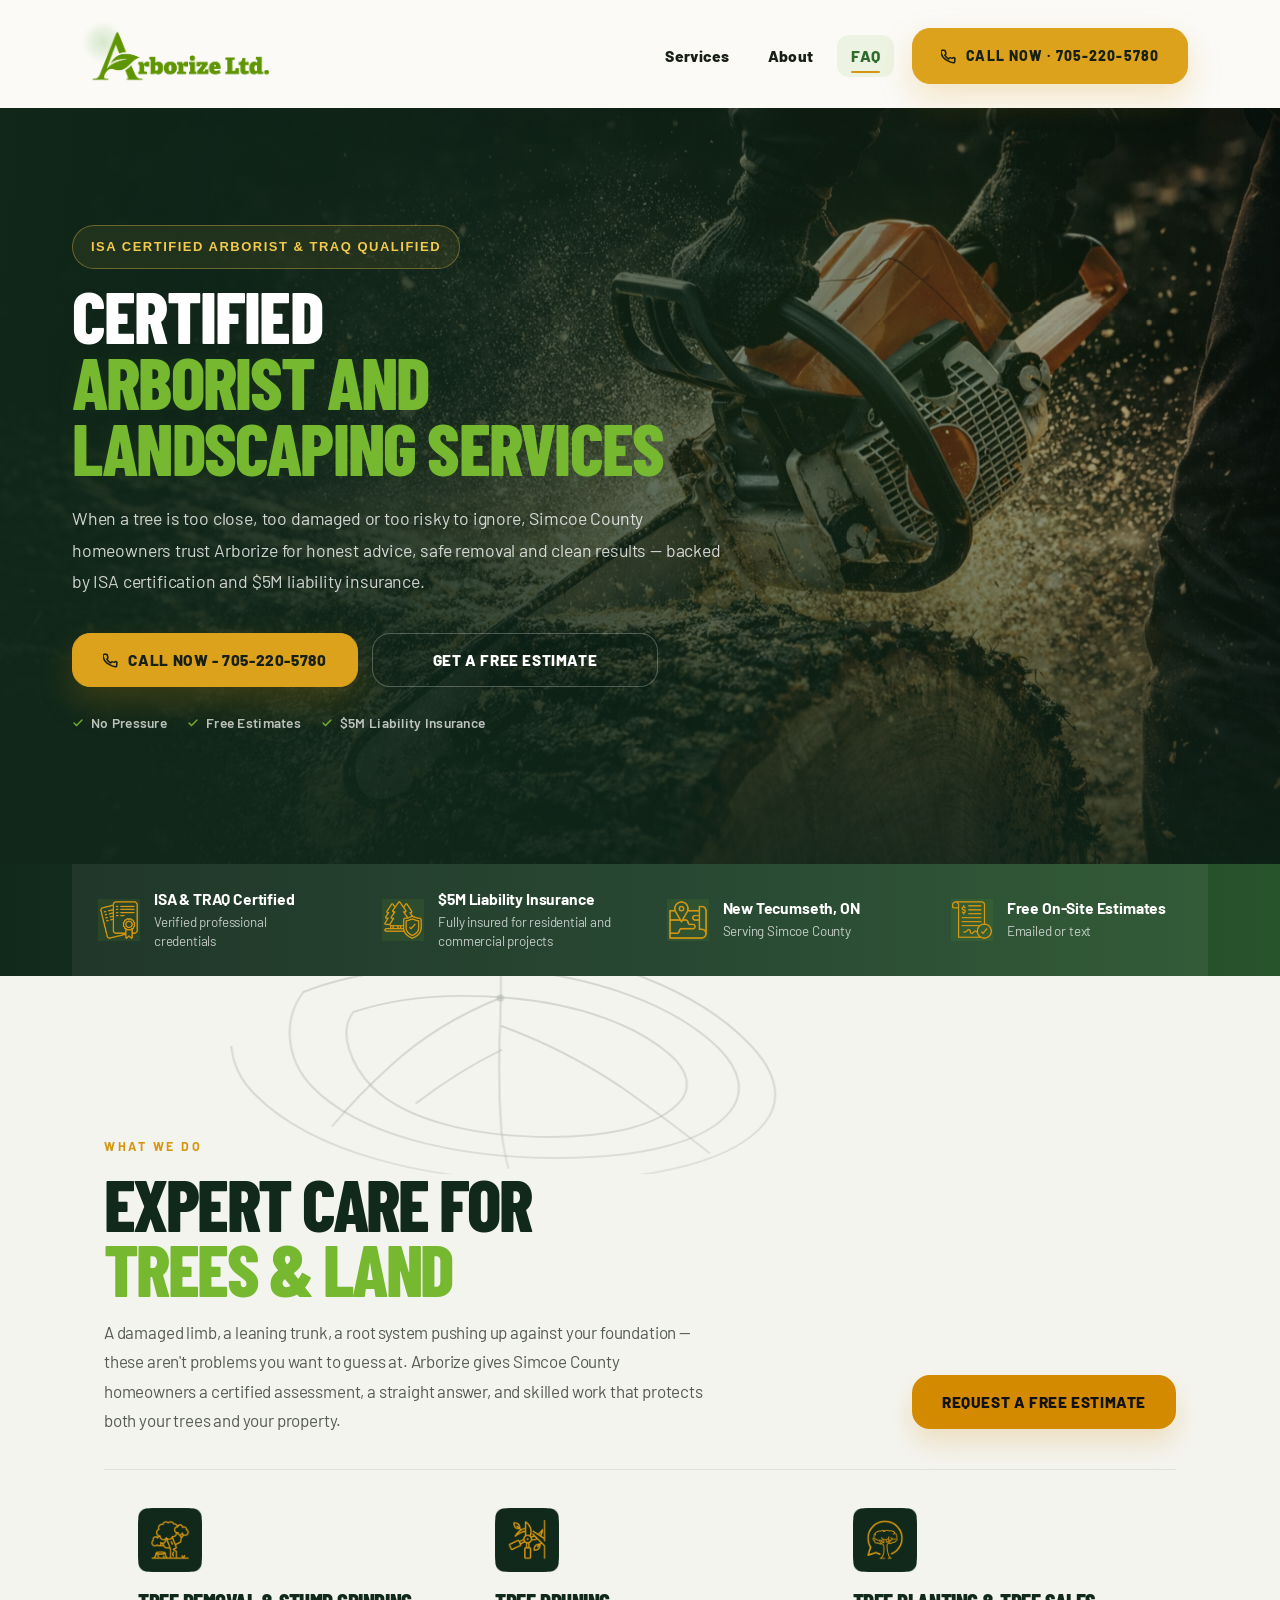
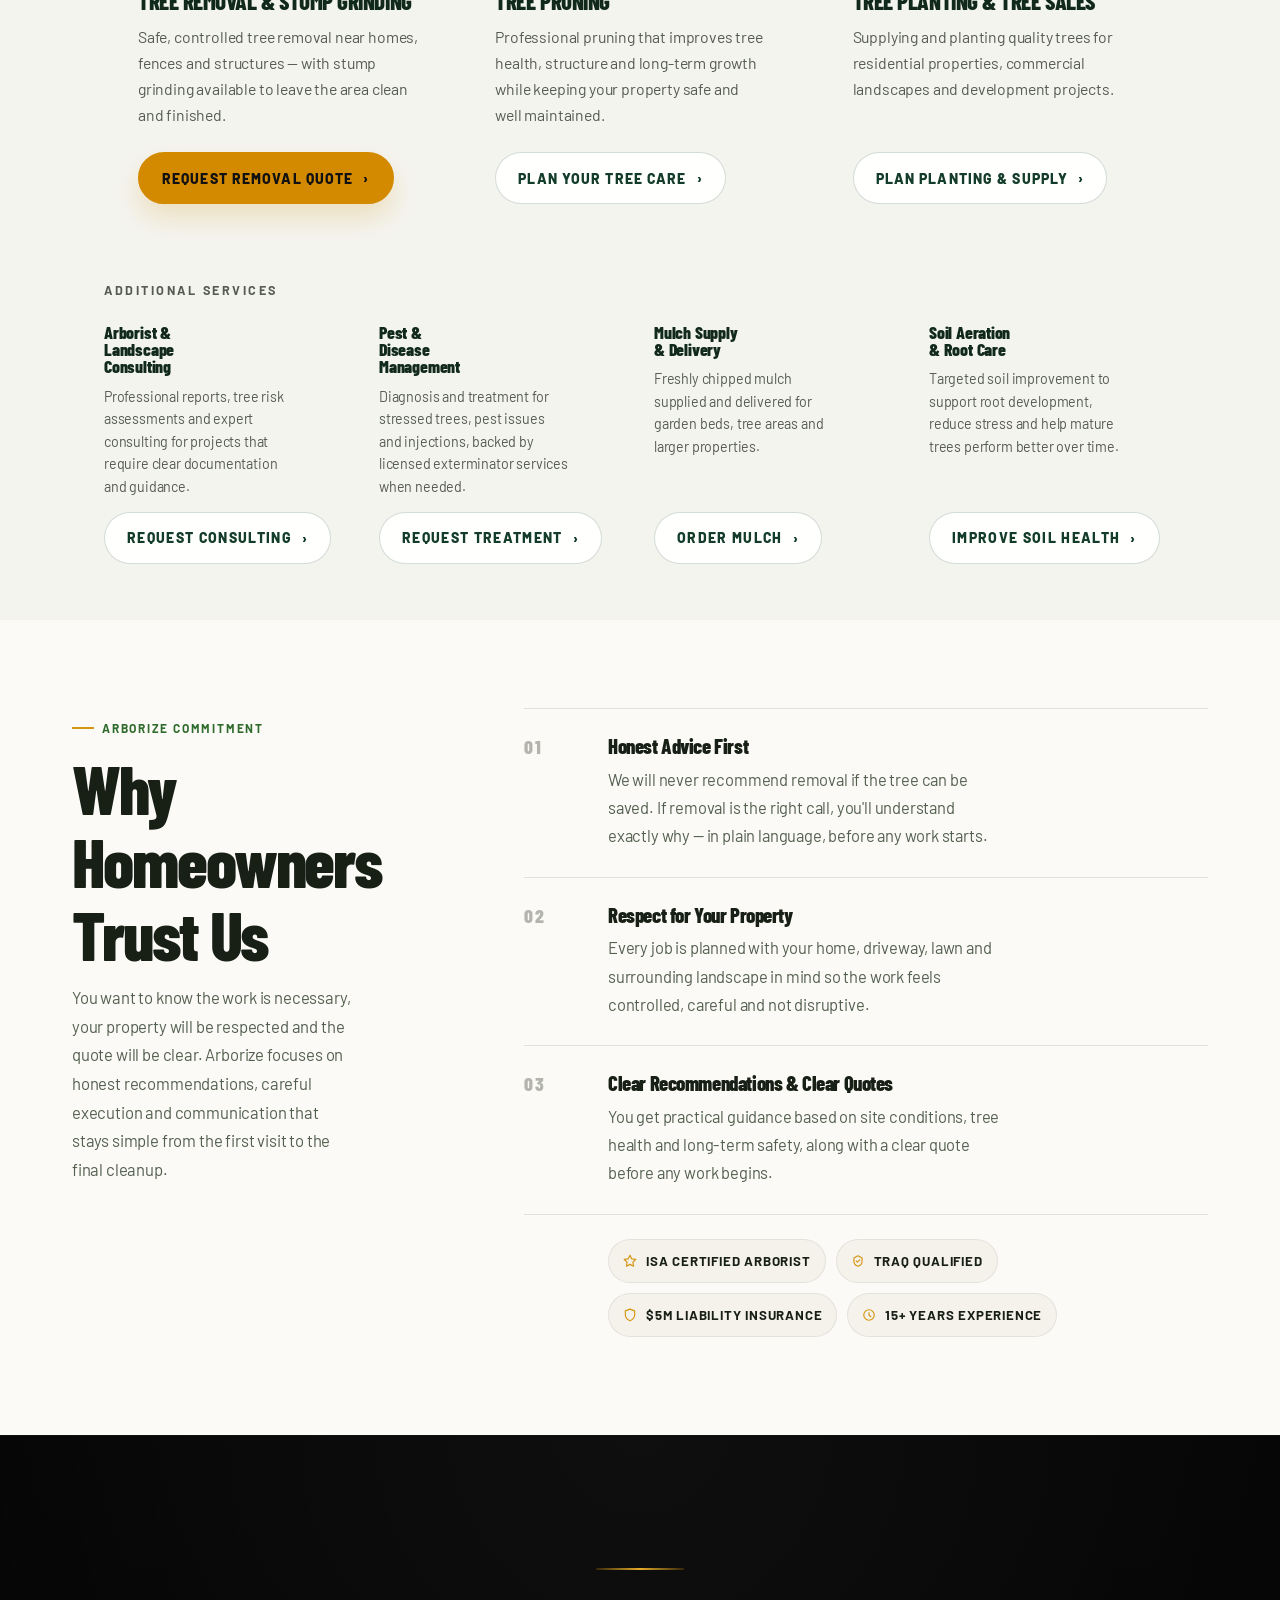
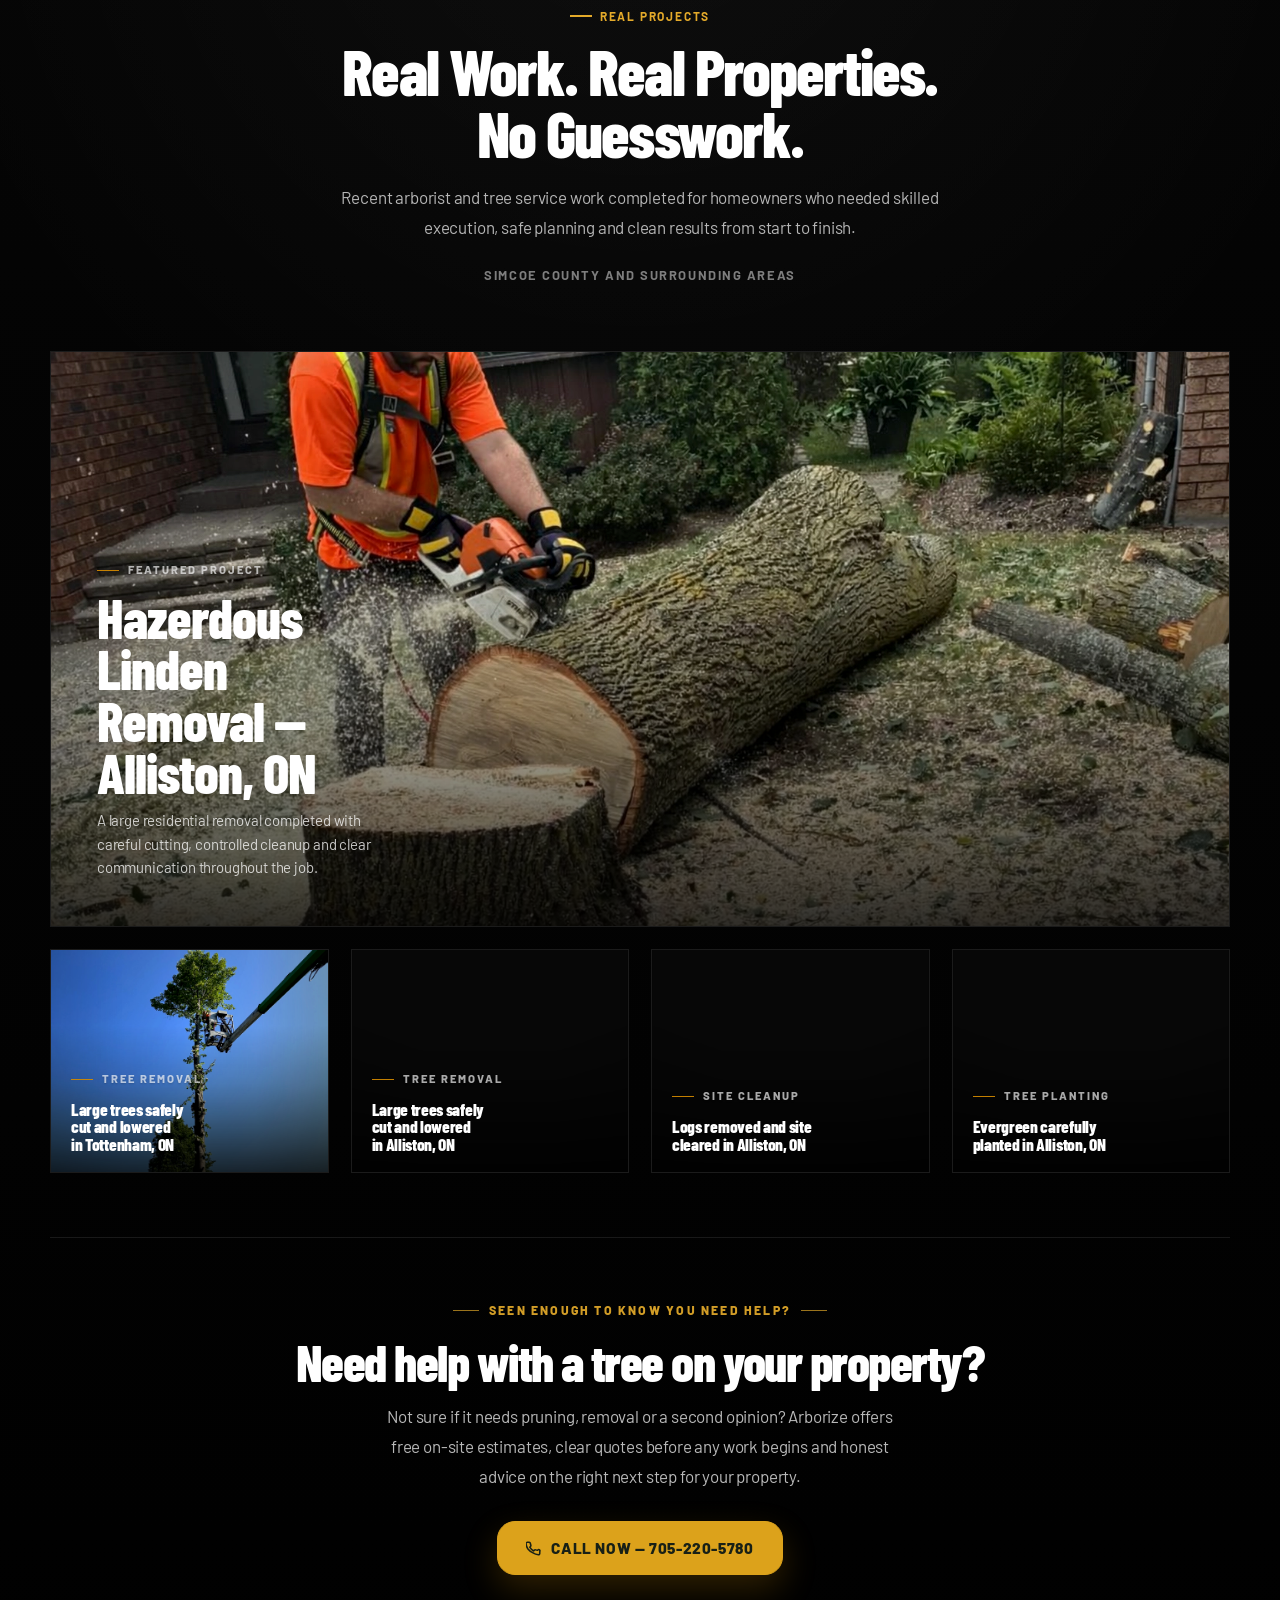
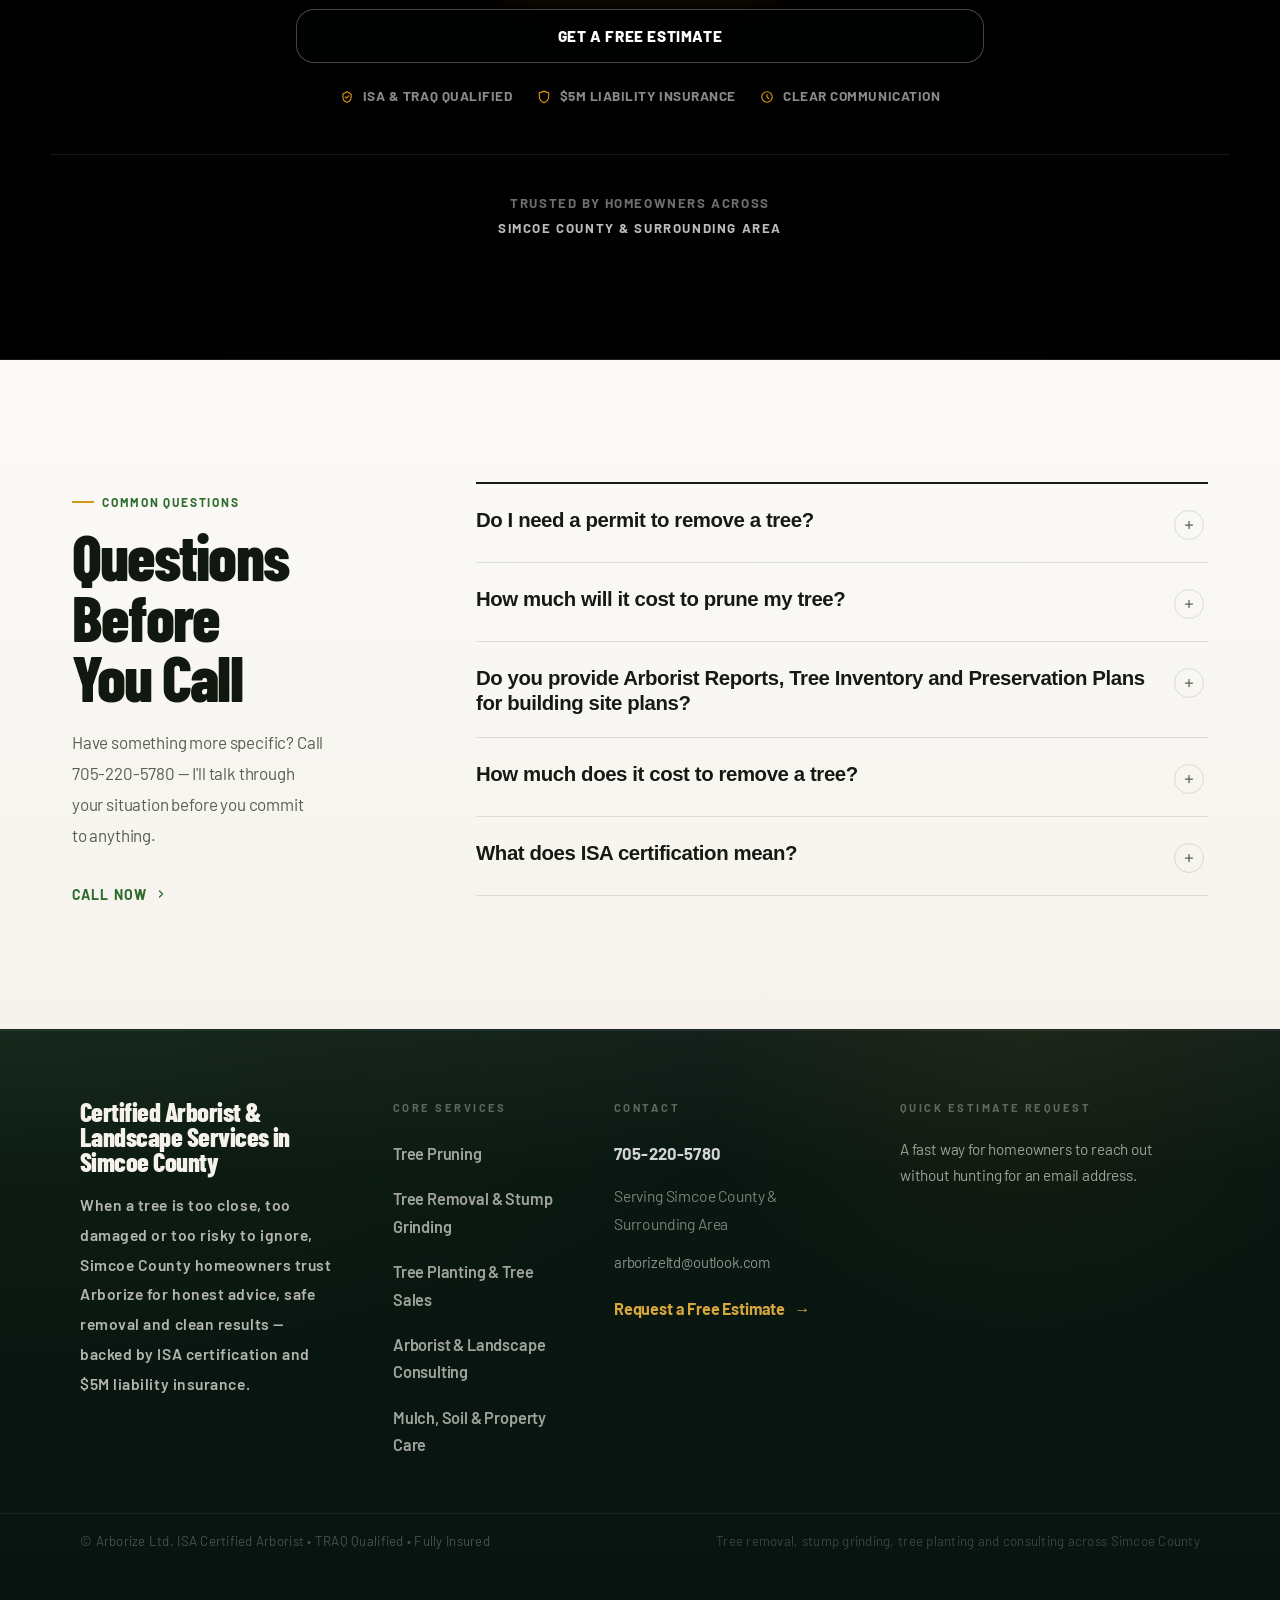
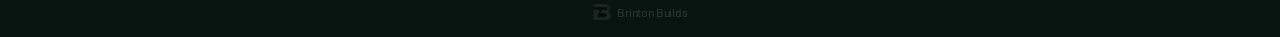
==== commit d5695a0b: "Deploy new Arborize static site" ====
--- a/index.html
+++ b/index.html
@@ -4,12 +4,12 @@
 <html lang="en"><head><meta content="text/html; charset=utf-8" http-equiv="Content-Type"/>
 <meta content="noindex, nofollow" name="robots"/>
 <meta content="width=device-width, initial-scale=1.0" name="viewport"/>
-<title>Arborist &amp; Landscape Services in Simcoe County & Surrounding Areas | Arborize Ltd. | 705-220-5780</title>
+<title>Arborist &amp; Landscape Services in Simcoe County &amp; Surrounding Areas | Arborize Ltd. | 705-220-5780</title>
 <meta content="Arborize Ltd. provides arborist consulting, tree risk assessments, preservation plans and landscape services in Simcoe County and Surrounding Areas." name="description"/>
 <meta content="Arborist &amp; Landscape Services in Simcoe County &amp; Surrounding Areas | Arborize Ltd." property="og:title"/>
 <meta content="Arborize Ltd. provides arborist consulting, tree risk assessments, preservation plans and landscape services in Simcoe County and Surrounding Areas." property="og:description"/>
 <meta content="website" property="og:type"/>
-<meta content="images/Arborize-Ltd-Arborist-Landscape-Services.jpg" property="og:image"/>
+<meta content="assets/img/Arborize-Ltd-Arborist-Landscape-Services.png" property="og:image"/>
 <meta content="summary_large_image" name="twitter:card"/>
 <meta content="Arborist &amp; Landscape Services in Simcoe County &amp; Surrounding Areas | Arborize Ltd." name="twitter:title"/>
 <meta content="Arborize Ltd. provides arborist consulting, tree risk assessments, preservation plans and landscape services in Simcoe County and Surrounding Areas." name="twitter:description"/>
@@ -27,7 +27,7 @@
       "url": "https://arborize.ca/",
       "telephone": "+17052205780",
       "email": "arborizeltd@outlook.com",
-      "image": "https://arborize.ca/images/Arborize-Ltd-Arborist-Landscape-Services.png",
+      "image": "https://arborize.ca/assets/img/Arborize-Ltd-Arborist-Landscape-Services.png",
       "priceRange": "$$",
       "areaServed": [
         {
@@ -98,7 +98,7 @@
       },
       "primaryImageOfPage": {
         "@type": "ImageObject",
-        "url": "https://arborize.ca/images/Arborize-Ltd-Arborist-Landscape-Services.png"
+        "url": "https://arborize.ca/assets/img/Arborize-Ltd-Arborist-Landscape-Services.png"
       }
     }
   ]
@@ -107,4505 +107,72 @@
 <link href="https://fonts.googleapis.com" rel="preconnect"/>
 <link crossorigin="" href="https://fonts.gstatic.com" rel="preconnect"/>
 <link href="https://fonts.googleapis.com/css2?family=Barlow:wght@400;500;600;700&amp;family=Barlow+Condensed:wght@600;700;800&amp;display=swap" rel="stylesheet"/>
-<style>
-/* ─── RESET & BASE ─── */
-*, *::before, *::after { box-sizing: border-box; margin: 0; padding: 0; }
-html { scroll-behavior: smooth; font-size: 17px; }
-body {
-  font-family: 'Barlow', sans-serif;
-  font-weight: 400;
-  color: #1c2316;
-  background: #fff;
-  -webkit-font-smoothing: antialiased;
-  -moz-osx-font-smoothing: grayscale;
-  line-height: 1.68;
-  overflow-x: hidden;
+<link href="assets/css/styles.css" rel="stylesheet"/>
+<script type="application/ld+json">
+{
+  "@context": "https://schema.org",
+  "@type": "FAQPage",
+  "mainEntity": [
+    {
+      "@type": "Question",
+      "name": "Do I need a permit to remove a tree?",
+      "acceptedAnswer": {
+        "@type": "Answer",
+        "text": "It depends. Each municipality has different tree by-laws, and some may not have one at all. If a municipality does have a tree by-law, it can usually be found by searching online or by calling and asking. Arborize Ltd. can help determine if a permit is required and assist with the permit process if needed."
+      }
+    },
+    {
+      "@type": "Question",
+      "name": "How much will it cost to prune my tree?",
+      "acceptedAnswer": {
+        "@type": "Answer",
+        "text": "Tree pruning costs depend on several factors including the tree’s location, size, accessibility, species, the amount of pruning required and whether the tree is hazardous. A site visit is required to properly quote the work. Please include your address, phone number and email when reaching out so a visit can be scheduled and your quote can be emailed to you."
+      }
+    },
+    {
+      "@type": "Question",
+      "name": "Do you provide Arborist Reports, Tree Inventory and Preservation Plans for building site plans?",
+      "acceptedAnswer": {
+        "@type": "Answer",
+        "text": "Yes. Arborize Ltd. provides consulting services for projects that require Arborist Reports, Tree Inventory and Preservation Plans for municipal or development applications. Planting plan services are also available."
+      }
+    },
+    {
+      "@type": "Question",
+      "name": "How much does it cost to remove a tree?",
+      "acceptedAnswer": {
+        "@type": "Answer",
+        "text": "Tree removal costs depend on factors such as location, size, accessibility, species and whether the tree is hazardous. A site visit is required to properly quote the job. Please include your address, phone number and email when contacting Arborize so a visit can be scheduled and your quote can be emailed to you."
+      }
+    },
+    {
+      "@type": "Question",
+      "name": "What does ISA certification mean?",
+      "acceptedAnswer": {
+        "@type": "Answer",
+        "text": "An ISA (International Society of Arboriculture) certification shows that a tree care professional has met recognized industry standards for knowledge, skill and ethics. It reflects training in tree biology, pruning, risk assessment and safety, along with ongoing education requirements to maintain certification. Homeowners can verify an arborist’s credentials at treesaregood.org. 
+You can verify my current ISA standing here: 
+<a href="https://www.treesaregood.org/findanarborist/findanarborist/id/202306" target="_blank" rel="noopener">View ISA Certified Arborist Profile</a>."
+      }
+    }
+  ]
 }
-img { display: block; max-width: 100%; }
-a { text-decoration: none; color: inherit; }
-
-/* ─── TOKENS ─── */
-:root {
-  --green-deep:   #0F2418;
-  --green-mid:    #1E3D2B;
-  --green-accent: #5FAE3E;
-  --amber:        #d48a00;
-  --amber-light:  #f5a623;
-  --amber-hover:  #b57500;
-  --white:        #ffffff;
-  --off-white:    #f7f5f0;
-  --stone:        #eceae3;
-  --text:         #1c2316;
-  --text-muted:   #4d5545;
-  --border:       #dcdbd4;
-  --display:      'Barlow Condensed', sans-serif;
-  --body:         'Barlow', sans-serif;
-  --max:          1160px;
-  --sv:           96px;
-  --radius:       0px;
-  --card-bg:      #0f241b;
-  --card-border:  rgba(255,255,255,0.07);
-}
-
-/* ─── LAYOUT ─── */
-.wrap { max-width: var(--max); margin: 0 auto; padding: 0 32px; }
-p { text-wrap: pretty; }
-
-/* ─── TYPOGRAPHY ─── */
-h1, h2, h3 {
-  text-wrap: balance; font-family: var(--display); font-weight: 800; line-height: 1.05; letter-spacing: -0.01em; text-transform: none; }
-h1 { font-size: clamp(3.6rem, 7.2vw, 5.52rem); }
-h2 { font-size: clamp(3.12rem, 5.4vw, 4.32rem); }
-h3 { font-size: clamp(1.68rem, 2.4vw, 2.16rem); font-weight: 800; }
-
-.eyebrow {
-  display: inline-flex;
-  align-items: center;
-  gap: 8px;
-  font-family: var(--body);
-  font-size: 0.7rem;
-  font-weight: 700;
-  letter-spacing: 0.15em;
-  text-transform: uppercase;
-  color: var(--amber-light);
-  margin-bottom: 14px;
-}
-.eyebrow::before {
-  content: '';
-  display: block;
-  width: 22px;
-  height: 2px;
-  background: var(--amber-light);
-  flex-shrink: 0;
-}
-.eyebrow.dark { color: var(--green-mid); }
-.eyebrow.dark::before { background: var(--amber); }
-
-/* ─── BUTTONS ─── */
-.btn {
-  display: inline-flex;
-  align-items: center;
-  gap: 9px;
-  font-family: var(--body);
-  font-weight: 700;
-  font-size: 0.92rem;
-  letter-spacing: 0.025em;
-  cursor: pointer;
-  border: 2px solid transparent;
-  transition: background 0.18s ease, border-color 0.18s ease, color 0.18s ease, transform 0.15s ease, box-shadow 0.18s ease;
-  white-space: nowrap;
-  text-decoration: none;
-  padding: 14px 28px;
-}
-.btn-primary {
-  background: var(--amber);
-  color: #111;
-  border-color: var(--amber);
-}
-.btn-primary:hover {
-  background: var(--amber-hover);
-  border-color: var(--amber-hover);
-  transform: translateY(-1px);
-  box-shadow: 0 4px 18px rgba(212,138,0,0.3);
-}
-.btn-call {
-  background: transparent;
-  color: #fff;
-  border-color: rgba(255,255,255,0.4);
-}
-.btn-call:hover {
-  border-color: rgba(255,255,255,0.85);
-  background: rgba(255,255,255,0.08);
-}
-.btn-outline-green {
-  background: transparent;
-  color: #ffffff;
-  border-color: var(--green-mid);
-}
-.btn-outline-green:hover {
-  background: var(--green-mid);
-  color: #fff;
-}
-.btn-white {
-  background: #fff;
-  color: var(--green-deep);
-  border-color: #fff;
-}
-.btn-white:hover {
-  background: var(--stone);
-  border-color: var(--stone);
-}
-.btn svg { width: 15px; height: 15px; flex-shrink: 0; }
-
-
-#site-header .wrap {
-  width: 100%;
-  max-width: var(--max);
-  margin: 0 auto;
-  padding-left: 32px;
-  padding-right: 32px;
-}
-
-/* ─── HEADER ─── */
-#site-header {
-  position: sticky;
-  top: 0;
-  z-index: 900;
-  width: 100%;
-  padding: 14px 0 0;
-  background: rgba(255,255,255,0.96);
-  backdrop-filter: blur(16px);
-  -webkit-backdrop-filter: blur(16px);
-  transition: padding 0.22s ease, background 0.22s ease;
-}
-#site-header.scrolled {
-  padding-top: 10px;
-  background: rgba(255,255,255,0.98);
-}
-#site-header .inner {
-  display: flex;
-  align-items: center;
-  justify-content: space-between;
-  min-height: 82px;
-  gap: 24px;
-  width: 100%;
-  padding: 12px 0;
-  background: rgba(255,255,255,0.9);
-  border: none;
-  border-radius: 0;
-  box-shadow: none;
-}
-.logo {
-  display: inline-flex;
-  align-items: center;
-  flex-shrink: 0;
-  position: relative;
-  z-index: 2;
-  line-height: 0;
-  padding: 2px 0;
-}
-.logo::after {
-  content: '';
-  position: absolute;
-  left: -10px;
-  top: -6px;
-  width: 42px;
-  height: 42px;
-  background: radial-gradient(circle, rgba(95,174,62,0.24) 0%, rgba(95,174,62,0.12) 38%, transparent 72%);
-  pointer-events: none;
-  z-index: -1;
-}
-.logo img {
-  display: block;
-  width: auto;
-  height: auto;
-  max-height: 54px;
-  object-fit: contain;
-  object-position: left center;
-}
-.logo-footer img { height: 40px; width: auto; filter: brightness(0) invert(1); opacity: 0.75; }
-
-.header-right {
-  display: flex;
-  align-items: center;
-  gap: 18px;
-  margin-left: auto;
-}
-
-#main-nav {
-  display: flex;
-  align-items: center;
-  gap: 10px;
-  padding: 0;
-  background: transparent;
-  border: 0;
-  box-shadow: none;
-}
-.nav-link {
-  display: inline-flex;
-  align-items: center;
-  justify-content: center;
-  min-height: 42px;
-  font-size: 0.92rem;
-  font-weight: 700;
-  letter-spacing: 0.01em;
-  color: var(--text);
-  padding: 0 14px;
-  border-radius: 12px;
-  transition: color 0.2s ease, background 0.2s ease, transform 0.2s ease;
-  position: relative;
-}
-.nav-link::before {
-  content: '';
-  position: absolute;
-  left: 14px;
-  right: 14px;
-  bottom: 6px;
-  height: 2px;
-  border-radius: 999px;
-  background: var(--amber);
-  transform: scaleX(0);
-  transform-origin: center;
-  transition: transform 0.28s cubic-bezier(.22,.8,.32,1);
-}
-.nav-link:hover,
-.nav-link:focus-visible {
-  color: var(--green-mid);
-  background: transparent;
-  outline: none;
-}
-.nav-link:hover::before,
-.nav-link:focus-visible::before,
-.nav-link.active::before { transform: scaleX(1); }
-.nav-link.active {
-  color: var(--green-mid);
-  background: rgba(22,43,25,0.05);
-}
-
-.nav-item-has-children {
-  position: relative;
-}
-.nav-item-has-children > .nav-link::after {
-  content: '';
-  display: inline-block;
-  width: 0; height: 0;
-  border-left: 4px solid transparent;
-  border-right: 4px solid transparent;
-  border-top: 4px solid currentColor;
-  margin-left: 7px;
-  vertical-align: middle;
-  opacity: 0.52;
-  transition: transform 0.2s ease, opacity 0.2s ease;
-}
-.nav-item-has-children:hover > .nav-link::after,
-.nav-item-has-children:focus-within > .nav-link::after,
-.nav-item-has-children > .nav-link[aria-expanded="true"]::after {
-  transform: rotate(-180deg);
-  opacity: 0.88;
-}
-.nav-dropdown {
-  position: absolute;
-  top: calc(100% + 14px);
-  left: 50%;
-  transform: translateX(-50%) translateY(10px);
-  background: rgba(255,255,255,0.985);
-  border: none;
-  border-radius: 18px;
-  box-shadow: 0 26px 56px rgba(18,28,15,0.14);
-  min-width: 300px;
-  padding: 10px;
-  opacity: 0;
-  pointer-events: none;
-  transition: opacity 0.18s ease, transform 0.18s ease;
-}
-.nav-dropdown::before {
-  content: '';
-  position: absolute;
-  top: -8px;
-  left: 50%;
-  width: 16px;
-  height: 16px;
-  background: rgba(255,255,255,0.985);
-  border-top: 1px solid rgba(28,35,22,0.08);
-  border-left: 1px solid rgba(28,35,22,0.08);
-  transform: translateX(-50%) rotate(45deg);
-}
-.nav-item-has-children:hover .nav-dropdown,
-.nav-item-has-children:focus-within .nav-dropdown,
-.nav-item-has-children > .nav-link[aria-expanded="true"] + .nav-dropdown {
-  opacity: 1;
-  pointer-events: all;
-  transform: translateX(-50%) translateY(0);
-}
-.nav-dropdown a {
-  display: flex;
-  align-items: center;
-  gap: 10px;
-  padding: 12px 14px;
-  border-radius: 12px;
-  font-size: 0.84rem;
-  font-weight: 600;
-  color: var(--text);
-  transition: background 0.15s ease, color 0.15s ease, transform 0.15s ease;
-}
-.nav-dropdown a:hover,
-.nav-dropdown a:focus-visible {
-  background: var(--off-white);
-  color: var(--green-mid);
-  transform: translateX(2px);
-  outline: none;
-}
-.nav-dropdown a svg { color: var(--amber); flex-shrink: 0; }
-
-.header-phone {
-  display: inline-flex;
-  align-items: center;
-  gap: 9px;
-  min-height: 50px;
-  font-size: 0.88rem;
-  font-weight: 800;
-  letter-spacing: 0.03em;
-  text-transform: uppercase;
-  color: #111;
-  padding: 0 18px;
-  white-space: nowrap;
-  border: 1px solid var(--amber);
-  border-radius: 14px;
-  background: var(--amber);
-  box-shadow: 0 12px 24px rgba(212,138,0,0.2);
-  transition: background 0.18s ease, border-color 0.18s ease, transform 0.18s ease, box-shadow 0.18s ease;
-}
-.header-phone:hover,
-.header-phone:focus-visible {
-  background: var(--amber-hover);
-  border-color: var(--amber-hover);
-  box-shadow: 0 16px 28px rgba(181,117,0,0.26);
-  transform: translateY(-1px);
-  outline: none;
-}
-.header-phone svg { color: #111; }
-
-.header-cta { display: none; }
-
-#nav-toggle {
-  display: none;
-  width: 50px;
-  height: 50px;
-  align-items: center;
-  justify-content: center;
-  background: #fff;
-  border: none;
-  border-radius: 0;
-  box-shadow: 0 12px 20px rgba(18,28,15,0.05);
-  cursor: pointer;
-  padding: 0;
-  color: var(--text);
-  transition: background 0.18s ease, border-color 0.18s ease, color 0.18s ease, transform 0.18s ease, box-shadow 0.18s ease;
-}
-#nav-toggle:hover,
-#nav-toggle:focus-visible {
-  background: #fff;
-  border-color: rgba(44,92,49,0.24);
-  color: var(--green-mid);
-  transform: translateY(-1px);
-  box-shadow: 0 16px 28px rgba(18,28,15,0.08);
-  outline: none;
-}
-#mobile-nav {
-  display: block;
-  max-height: 0;
-  overflow: hidden;
-  opacity: 0;
-  transform: translateY(-8px);
-  background: rgba(255,255,255,0.985);
-  border: none;
-  border-radius: 0;
-  box-shadow: 0 24px 46px rgba(18,28,15,0.1);
-  margin: 10px 20px 0;
-  transition: max-height 0.32s ease, opacity 0.22s ease, transform 0.22s ease, margin-top 0.22s ease;
-}
-#mobile-nav.open {
-  max-height: 85vh;
-  opacity: 1;
-  transform: translateY(0);
-}
-.mobile-nav-link,
-.mobile-nav-toggle {
-  display: flex;
-  align-items: center;
-  justify-content: space-between;
-  width: 100%;
-  padding: 15px 22px;
-  font-size: 0.95rem;
-  font-weight: 700;
-  color: var(--text);
-  background: transparent;
-  border: 0;
-  text-align: left;
-  transition: color 0.15s ease, background 0.15s ease, padding-left 0.15s ease;
-  border-bottom: 1px solid rgba(28,35,22,0.06);
-}
-.mobile-nav-link:hover,
-.mobile-nav-link:focus-visible,
-.mobile-nav-toggle:hover,
-.mobile-nav-toggle:focus-visible {
-  color: var(--green-mid);
-  background: var(--off-white);
-  padding-left: 26px;
-  outline: none;
-}
-.mobile-nav-link.active {
-  color: var(--green-mid);
-  background: rgba(22,43,25,0.05);
-}
-.mobile-nav-group { border-bottom: 1px solid rgba(28,35,22,0.06); }
-.mobile-nav-group .mobile-nav-toggle { border-bottom: 0; }
-.mobile-nav-toggle-icon {
-  width: 12px;
-  height: 12px;
-  border-right: 2px solid currentColor;
-  border-bottom: 2px solid currentColor;
-  transform: rotate(45deg);
-  transition: transform 0.2s ease;
-  opacity: 0.72;
-  margin-right: 3px;
-}
-.mobile-nav-group.open .mobile-nav-toggle-icon { transform: rotate(-135deg) translateY(-1px); }
-.mobile-nav-panel {
-  max-height: 0;
-  overflow: hidden;
-  background: rgba(247,245,240,0.74);
-  transition: max-height 0.28s ease;
-}
-.mobile-nav-group.open .mobile-nav-panel { max-height: 320px; }
-.mobile-nav-sub {
-  padding-left: 38px;
-  font-size: 0.84rem;
-  font-weight: 600;
-  color: rgba(255,255,255,0.6);
-}
-.mobile-phone-link {
-  display: flex;
-  align-items: center;
-  gap: 8px;
-  font-size: 1rem;
-  font-weight: 800;
-  color: var(--green-mid);
-  padding: 16px 22px;
-  background: #f7f5f0;
-  border-bottom: 1px solid rgba(28,35,22,0.06);
-  border-top-left-radius: 20px;
-  border-top-right-radius: 20px;
-}
-.mobile-phone-link svg { color: var(--amber); }
-
-/* ─── HERO ─── */
-#hero {
-  background: var(--green-deep);
-  position: relative;
-  overflow: hidden;
-  padding: 88px 0 96px;
-  width: 100%;
-  min-height: clamp(680px, 82vh, 920px);
-  display: flex;
-  align-items: center;
-}
-
-.hero-photo {
-  position: absolute;
-  inset: 0;
-  background-image: url('images/hero-arborist-landscaping-tree-feature.webp');
-  background-size: cover;
-  background-repeat: no-repeat;
-  background-position: 64% center;
-  animation: heroZoom 16s ease-in-out infinite alternate;
-  will-change: transform;
-  filter: saturate(0.88) brightness(0.9);
-}
-
-
-@keyframes heroZoom {
-  from { transform: scale(1); }
-  to   { transform: scale(1.04); }
-}
-
-.hero-overlay {
-  position: absolute;
-  inset: 0;
-  background:
-    radial-gradient(circle at 76% 42%, rgba(95,174,62,0.14) 0%, rgba(95,174,62,0.06) 24%, transparent 52%),
-    linear-gradient(90deg, rgba(15,36,24,0.88) 0%, rgba(15,36,24,0.72) 35%, rgba(15,36,24,0.38) 65%, rgba(15,36,24,0.08) 100%),
-    linear-gradient(to bottom, rgba(15,36,24,0.18) 0%, rgba(15,36,24,0.08) 42%, rgba(15,36,24,0.62) 100%);
-}
-
-#hero .wrap {
-  position: relative;
-  z-index: 2;
-  width: 100%;
-}
-
-.hero-layout {
-  display: grid;
-  grid-template-columns: minmax(0, 1fr) 390px;
-  gap: clamp(32px, 4vw, 60px);
-  align-items: center;
-}
-
-.hero-content {
-  animation: fadeUp 0.65s ease both;
-  max-width: 680px;
-}
-
-.hero-kicker {
-  display: inline-flex;
-  align-items: center;
-  gap: 11px;
-  font-size: 0.74rem;
-  font-weight: 700;
-  letter-spacing: 0.18em;
-  text-transform: uppercase;
-  color: var(--amber-light);
-  background: rgba(212,138,0,0.12);
-  border: 1px solid rgba(212,138,0,0.32);
-  padding: 6px 16px;
-  margin-bottom: 24px;
-}
-.hero-kicker svg { flex-shrink: 0; opacity: 0.95; }
-
-h1.hero-h1 {
-  color: #fff;
-  font-size: clamp(2.6rem, 5.2vw, 4.1rem);
-  line-height: 0.96;
-  letter-spacing: -0.025em;
-  margin-bottom: 24px;
-  text-transform: uppercase;
-}
-h1.hero-h1 span { color: var(--green-accent); }
-
-.hero-sub {
-  font-size: 1.02rem;
-  color: rgba(255,255,255,0.84);
-  line-height: 1.78;
-  max-width: 34ch;
-  margin-bottom: 36px;
-  font-weight: 400;
-}
-
-.hero-actions {
-  display: flex;
-  align-items: center;
-  gap: 18px;
-  flex-wrap: wrap;
-  margin-bottom: 20px;
-}
-
-.hero-trust-row {
-  display: flex;
-  align-items: center;
-  gap: 20px;
-  row-gap: 10px;
-  flex-wrap: wrap;
-}
-.hero-trust-item {
-  display: flex;
-  align-items: center;
-  gap: 7px;
-  font-size: 0.81rem;
-  font-weight: 600;
-  color: rgba(255,255,255,0.72);
-  letter-spacing: 0.02em;
-}
-.hero-trust-item svg { width: 12px; height: 12px; color: var(--green-accent); flex-shrink: 0; }
-
-/* Hero Call Card */
-.hero-card {
-  background: rgba(7,18,13,0.82);
-  border: 1px solid rgba(255,255,255,0.08);
-  box-shadow: 0 24px 60px rgba(0,0,0,0.24);
-  padding: 30px 26px;
-  backdrop-filter: blur(18px);
-  -webkit-backdrop-filter: blur(18px);
-  animation: fadeUp 0.65s 0.18s ease both;
-}
-.hero-card-headline {
-  font-family: var(--display);
-  font-size: 1.35rem;
-  font-weight: 800;
-  color: #fff;
-  margin-bottom: 5px;
-  text-transform: uppercase;
-  letter-spacing: 0.02em;
-}
-.hero-card-sub {
-  font-size: 0.78rem;
-  color: rgba(255,255,255,0.4);
-  margin-bottom: 22px;
-  line-height: 1.55;
-}
-.hero-card-rows { display: flex; flex-direction: column; gap: 13px; margin-bottom: 22px; }
-.hero-card-row { display: flex; align-items: flex-start; gap: 11px; }
-.hcr-icon {
-  width: 34px; height: 34px;
-  flex-shrink: 0;
-  background: rgba(212,138,0,0.16);
-  display: flex; align-items: center; justify-content: center;
-  margin-top: 1px;
-}
-.hcr-icon svg { width: 15px; height: 15px; color: var(--amber-light); }
-.hcr-text strong {
-  display: block;
-  font-size: 0.88rem;
-  font-weight: 700;
-  color: #fff;
-  margin-bottom: 1px;
-}
-.hcr-text span { font-size: 0.77rem; color: rgba(255,255,255,0.45); line-height: 1.5; }
-.hero-card-phone {
-  display: block;
-  background: var(--amber);
-  color: #111;
-  text-align: center;
-  padding: 14px;
-  font-family: var(--display);
-  font-size: 1.22rem;
-  font-weight: 800;
-  letter-spacing: 0.04em;
-  text-transform: uppercase;
-  transition: background 0.18s;
-}
-.hero-card-phone:hover { background: var(--amber-hover); color: #111; }
-.hero-card-note {
-  text-align: center;
-  font-size: 0.7rem;
-  color: rgba(255,255,255,0.28);
-  margin-top: 8px;
-  letter-spacing: 0.04em;
-}
-
-/* ─── TRUST STRIP ─── */
-#trust-strip {
-  background: linear-gradient(90deg, #0F2418 0%, #163523 50%, #1E3D2B 100%);
-  width: 100%;
-}
-.trust-strip-inner {
-  display: grid;
-  grid-template-columns: repeat(4, minmax(0, 1fr));
-}
-.trust-item {
-  display: flex;
-  align-items: center;
-  gap: 14px;
-  min-width: 0;
-  min-height: 100%;
-  padding: 24px 24px;
-  border-right: 1px solid rgba(255,255,255,0.08);
-}
-.trust-item:last-child { border-right: none; }
-.trust-icon {
-  width: 42px;
-  height: 42px;
-  flex: 0 0 42px;
-  background: rgba(95,174,62,0.08);
-  display: flex;
-  align-items: center;
-  justify-content: center;
-}
-.trust-icon svg { width: 17px; height: 17px; color: var(--amber-light); }
-.trust-text {
-  display: flex;
-  flex-direction: column;
-  justify-content: center;
-  gap: 4px;
-  min-width: 0;
-}
-.trust-text strong {
-  display: block;
-  font-size: 0.9rem;
-  font-weight: 700;
-  color: #fff;
-  line-height: 1.2;
-}
-.trust-text span {
-  display: block;
-  font-size: 0.79rem;
-  color: rgba(255,255,255,0.76);
-  line-height: 1.4;
-}
-
-/* ─── SECTION SHARED ─── */
-.section-header { margin-bottom: 52px; }
-.section-header.centered { text-align: center; }
-.section-header.centered .section-intro { margin-left: auto; margin-right: auto; }
-.section-title { color: var(--text); margin-bottom: 13px; text-transform: none; }
-.section-intro {
-  font-size: 0.98rem;
-  color: var(--text-muted);
-  line-height: 1.72;
-  max-width: 54ch;
-}
-.section-intro-wide { max-width: 660px; }
-
-/* ─── INLINE CTA BAND ─── */
-#inline-cta-band {
-  background:
-    radial-gradient(circle at 50% 34%, rgba(95,174,62,0.13) 0%, rgba(95,174,62,0.05) 20%, transparent 42%),
-    linear-gradient(180deg, #0f2418 0%, #0c1d14 100%);
-  padding: 112px 0;
-  width: 100%;
-  position: relative;
-  overflow: hidden;
-}
-#inline-cta-band::before {
-  content: '';
-  position: absolute;
-  inset: 0;
-  background-image:
-    radial-gradient(ellipse 78% 84% at 50% 100%, rgba(8,24,18,0.46) 0%, transparent 64%),
-    radial-gradient(ellipse 58% 54% at 0% 20%, rgba(29,74,53,0.18) 0%, transparent 60%),
-    radial-gradient(ellipse 58% 54% at 100% 18%, rgba(29,74,53,0.18) 0%, transparent 60%);
-  pointer-events: none;
-}
-#inline-cta-band::after {
-  content: '';
-  position: absolute;
-  inset: 0;
-  background-image: url("data:image/svg+xml,%3Csvg viewBox='0 0 200 200' xmlns='http://www.w3.org/2000/svg'%3E%3Cfilter id='noise'%3E%3CfeTurbulence type='fractalNoise' baseFrequency='0.9' numOctaves='4' stitchTiles='stitch'/%3E%3C/filter%3E%3Crect width='100%25' height='100%25' filter='url(%23noise)' opacity='0.02'/%3E%3C/svg%3E");
-  opacity: 0.42;
-  pointer-events: none;
-}
-.inline-cta-inner {
-  position: relative;
-  z-index: 1;
-  max-width: 920px;
-  margin: 0 auto;
-  display: flex;
-  flex-direction: column;
-  align-items: center;
-  text-align: center;
-}
-.inline-cta-text {
-  max-width: 760px;
-  display: flex;
-  flex-direction: column;
-  align-items: center;
-}
-.inline-cta-text .eyebrow {
-  color: var(--amber-light);
-  margin-bottom: 22px;
-}
-.inline-cta-text .eyebrow::before {
-  background: var(--amber-light);
-}
-.inline-cta-headline {
-  font-size: clamp(3rem, 6vw, 5rem);
-  color: #fff;
-  margin-bottom: 0;
-  text-transform: none;
-  line-height: 0.94;
-  letter-spacing: -0.038em;
-}
-.inline-cta-headline span {
-  display: block;
-  color: var(--green-accent);
-}
-.inline-cta-description {
-  font-size: clamp(1rem, 1.25vw, 1.1rem);
-  color: rgba(255,255,255,0.72);
-  max-width: 42ch;
-  line-height: 1.8;
-  margin: 28px auto 0;
-}
-.inline-cta-action {
-  display: flex;
-  flex-direction: column;
-  align-items: center;
-  gap: 18px;
-  margin-top: 38px;
-}
-.inline-cta-buttons {
-  display: flex;
-  flex-direction: column;
-  align-items: center;
-  gap: 16px;
-}
-
-/* unified CTA width */
-.inline-cta-buttons .btn {
-  width: 340px;
-  max-width: 92%;
-  justify-content: center;
-  border-radius: 16px;
-  padding: 18px 36px;
-  letter-spacing: 0.08em;
-}
-
-/* stronger primary emphasis */
-.inline-cta-buttons .btn-primary {
-  box-shadow: 0 18px 46px rgba(212,138,0,0.28);
-}
-
-/* quieter secondary */
-.inline-cta-buttons .btn-outline-green {
-  box-shadow: none;
-  border-color: rgba(255,255,255,0.28);
-}
-
-/* consistent hover lift */
-.inline-cta-buttons .btn:hover {
-  transform: translateY(-2px);
-}
-.inline-cta-phone-link {
-  display: inline-flex;
-  align-items: center;
-  gap: 10px;
-  font-family: var(--body);
-  font-size: 0.96rem;
-  font-weight: 600;
-  color: rgba(255,255,255,0.64);
-  letter-spacing: 0.01em;
-  text-decoration: none;
-  transition: color 0.22s ease, transform 0.22s ease;
-}
-.inline-cta-phone-link svg {
-  width: 14px;
-  height: 14px;
-  flex-shrink: 0;
-}
-.inline-cta-phone-link:hover {
-  color: rgba(255,255,255,0.92);
-  transform: translateY(-1px);
-}
-.inline-cta-trust {
-  display: flex;
-  flex-wrap: wrap;
-  justify-content: center;
-  gap: 12px 24px;
-  margin-top: 10px;
-}
-.inline-cta-trust-item {
-  display: inline-flex;
-  align-items: center;
-  gap: 10px;
-  font-size: 0.83rem;
-  font-weight: 600;
-  letter-spacing: 0.02em;
-  color: rgba(255,255,255,0.56);
-}
-.inline-cta-trust-item svg {
-  width: 14px;
-  height: 14px;
-  flex-shrink: 0;
-  color: var(--amber);
-  opacity: 0.95;
-}
-.inline-cta-delay-1 { transition-delay: 0.08s; }
-.inline-cta-delay-2 { transition-delay: 0.18s; }
-.inline-cta-delay-3 { transition-delay: 0.28s; }
-
-@media (max-width: 860px) {
-  #inline-cta-band {
-    padding: 86px 0;
-  }
-  .inline-cta-description {
-    max-width: 48ch;
-  }
-}
-
-@media (max-width: 540px) {
-  #inline-cta-band {
-    padding: 72px 0;
-  }
-  .inline-cta-headline {
-    font-size: clamp(2.5rem, 11vw, 3.6rem);
-  }
-  .inline-cta-description {
-    margin-top: 22px;
-    font-size: 0.98rem;
-    line-height: 1.72;
-  }
-  .inline-cta-buttons,
-  .inline-cta-buttons .btn {
-    width: 100%;
-  }
-  .inline-cta-trust {
-    gap: 10px 18px;
-  }
-}
-
-/* ─── SERVICES ─── */
-#services {
-  background: var(--green-deep);
-  padding: 112px 0 0;
-  overflow: hidden;
-  position: relative;
-}
-
-/* Layered organic texture overlay — richer depth */
-#services::before {
-  content: '';
-  position: absolute;
-  inset: 0;
-  background-image:
-    radial-gradient(ellipse 90% 55% at 8% 15%, rgba(44,92,49,0.4) 0%, transparent 60%),
-    radial-gradient(ellipse 65% 60% at 92% 85%, rgba(22,43,25,0.7) 0%, transparent 55%),
-    radial-gradient(ellipse 50% 40% at 50% 100%, rgba(0,0,0,0.35) 0%, transparent 70%);
-  pointer-events: none;
-  z-index: 0;
-}
-
-/* Fine grain texture overlay — adds premium materiality */
-#services::after {
-  content: '';
-  position: absolute;
-  inset: 0;
-  background-image: url("data:image/svg+xml,%3Csvg viewBox='0 0 200 200' xmlns='http://www.w3.org/2000/svg'%3E%3Cfilter id='noise'%3E%3CfeTurbulence type='fractalNoise' baseFrequency='0.9' numOctaves='4' stitchTiles='stitch'/%3E%3C/filter%3E%3Crect width='100%25' height='100%25' filter='url(%23noise)' opacity='0.025'/%3E%3C/svg%3E");
-  pointer-events: none;
-  z-index: 0;
-  opacity: 0.6;
-}
-
-.services-wrap {
-  max-width: var(--max);
-  margin: 0 auto;
-  padding: 0 32px;
-  position: relative;
-  z-index: 1;
-}
-
-/* ─────────────────────────────────────────────
-   SECTION HEADER
-───────────────────────────────────────────── */
-.services-header {
-  display: grid;
-  grid-template-columns: 1fr auto;
-  align-items: end;
-  gap: 32px;
-  margin-bottom: 72px;
-}
-
-.services-eyebrow {
-  display: inline-flex;
-  align-items: center;
-  gap: 10px;
-  font-family: var(--body);
-  font-size: 0.68rem;
-  font-weight: 700;
-  letter-spacing: 0.18em;
-  text-transform: uppercase;
-  color: var(--amber-light);
-  margin-bottom: 18px;
-}
-.services-eyebrow::before {
-  content: '';
-  display: block;
-  width: 24px;
-  height: 2px;
-  background: var(--amber-light);
-  flex-shrink: 0;
-}
-
-.services-headline {
-  font-family: var(--display);
-  font-weight: 800;
-  font-size: clamp(2.6rem, 4.5vw, 3.8rem);
-  line-height: 1.02;
-  color: var(--white);
-  letter-spacing: -0.01em;
-  text-wrap: balance;
-}
-.services-headline em {
-  font-style: normal;
-  color: var(--amber-light);
-}
-
-.services-subtext {
-  margin-top: 18px;
-  font-size: 1rem;
-  line-height: 1.65;
-  color: rgba(255,255,255,0.50);
-  max-width: 440px;
-}
-
-.header-cta-group {
-  display: flex;
-  flex-direction: column;
-  align-items: flex-end;
-  gap: 12px;
-  flex-shrink: 0;
-  padding-bottom: 4px;
-}
-.header-cta-label {
-  font-size: 0.72rem;
-  font-weight: 600;
-  letter-spacing: 0.1em;
-  text-transform: uppercase;
-  color: rgba(255,255,255,0.3);
-}
-
-/* ─────────────────────────────────────────────
-   PRIMARY PILLAR GRID
-───────────────────────────────────────────── */
-.pillars-grid {
-  display: grid;
-  grid-template-columns: repeat(3, 1fr);
-  gap: 3px;               /* tight seam between cards */
-  margin-bottom: 3px;
-}
-
-/* ── PILLAR CARD ──
-   Taller, more immersive presence.
-   min-height raised from 500px → 680px.
-───────────────────────────────────────────── */
-.pillar-card {
-  position: relative;
-  background: var(--card-bg);
-  
-  overflow: hidden;
-  display: flex;
-  flex-direction: column;
-  min-height: 680px;
-  cursor: pointer;
-  transition:
-    border-color 0.35s ease,
-    transform 0.4s cubic-bezier(.22,.8,.32,1),
-    box-shadow 0.4s cubic-bezier(.22,.8,.32,1);
-}
-
-/* Hover: subtle lift + shadow bloom */
-.pillar-card:hover {
-  border-color: rgba(245,166,35,0.35);
-  transform: translateY(-4px);
-  box-shadow:
-    0 24px 64px rgba(0,0,0,0.45),
-    0 4px 16px rgba(0,0,0,0.25),
-    0 0 0 1px rgba(245,166,35,0.12);
-  z-index: 2;
-}
-
-/* Top amber accent line — sweeps in on hover */
-.pillar-card::after {
-  content: '';
-  position: absolute;
-  top: 0;
-  left: 0;
-  right: 0;
-  height: 3px;
-  background: linear-gradient(90deg, var(--amber) 0%, var(--amber-light) 100%);
-  transform: scaleX(0);
-  transform-origin: left;
-  transition: transform 0.5s cubic-bezier(.22,.8,.32,1);
-  z-index: 10;
-}
-.pillar-card:hover::after { transform: scaleX(1); }
-
-/* Card number — larger, pulled into the illustration zone as texture */
-.pillar-number {
-  position: absolute;
-  top: 16px;
-  right: 20px;
-  font-family: var(--display);
-  font-weight: 800;
-  font-size: 10rem;
-  color: rgba(255,255,255,0.025);
-  line-height: 1;
-  pointer-events: none;
-  user-select: none;
-  z-index: 1;
-  transition: color 0.35s ease, transform 0.45s cubic-bezier(.22,.8,.32,1);
-}
-.pillar-card:hover .pillar-number {
-  color: rgba(245,166,35,0.055);
-  transform: translateY(-6px) scale(1.04);
-}
-
-/* ══════════════════════════════════════════════
-   ILLUSTRATION ZONE
-   Raised from 220px → 360px.
-   This is now a visual panel, not an icon holder.
-   Multi-layer background treatment creates depth
-   even before custom artwork is placed.
-══════════════════════════════════════════════ */
-.pillar-icon-zone {
-  flex-shrink: 0;
-  height: 360px;
-  display: flex;
-  align-items: center;
-  justify-content: center;
-  position: relative;
-  overflow: hidden;
-  /* Base tonal layer — each card gets a unique tint via modifier below */
-  background: linear-gradient(
-    175deg,
-    rgba(44,92,49,0.55) 0%,
-    rgba(25,45,28,0.85) 55%,
-    rgba(18,35,20,0.95) 100%
-  );
-}
-
-/* ── Per-card tonal shifts — gives each pillar a distinct atmosphere ── */
-.pillar-card:nth-child(1) .pillar-icon-zone {
-  background: linear-gradient(
-    168deg,
-    rgba(35,80,42,0.6) 0%,
-    rgba(22,42,25,0.88) 50%,
-    rgba(15,30,17,0.98) 100%
-  );
-}
-.pillar-card:nth-child(2) .pillar-icon-zone {
-  background: linear-gradient(
-    172deg,
-    rgba(28,68,50,0.55) 0%,
-    rgba(20,40,28,0.88) 52%,
-    rgba(14,28,20,0.98) 100%
-  );
-}
-.pillar-card:nth-child(3) .pillar-icon-zone {
-  background: linear-gradient(
-    165deg,
-    rgba(48,72,35,0.55) 0%,
-    rgba(25,42,20,0.88) 52%,
-    rgba(17,30,14,0.98) 100%
-  );
-}
-
-/* Layer 1: Radial glow — warm centre bloom */
-.pillar-icon-zone::before {
-  content: '';
-  position: absolute;
-  inset: 0;
-  background:
-    radial-gradient(ellipse 75% 65% at 50% 42%, rgba(44,92,49,0.65) 0%, transparent 68%),
-    radial-gradient(ellipse 55% 45% at 50% 50%, rgba(245,166,35,0.07) 0%, transparent 60%);
-  pointer-events: none;
-  z-index: 1;
-  transition: opacity 0.45s ease;
-  opacity: 0.8;
-}
-.pillar-card:hover .pillar-icon-zone::before { opacity: 1; }
-
-/* Layer 2: Subtle diagonal light streak — premium refracted feel */
-.pillar-icon-zone::after {
-  content: '';
-  position: absolute;
-  top: -40%;
-  left: -20%;
-  width: 60%;
-  height: 180%;
-  background: linear-gradient(
-    105deg,
-    transparent 0%,
-    rgba(255,255,255,0.018) 48%,
-    transparent 100%
-  );
-  pointer-events: none;
-  z-index: 2;
-  transform: skewX(-12deg);
-  transition: opacity 0.5s ease, transform 0.5s ease;
-}
-.pillar-card:hover .pillar-icon-zone::after {
-  transform: skewX(-12deg) translateX(30px);
-  opacity: 0.6;
-}
-
-/* ── Bottom fade — icon zone bleeds cleanly into card body ── */
-.pillar-icon-zone-fade {
-  position: absolute;
-  bottom: 0;
-  left: 0;
-  right: 0;
-  height: 80px;
-  background: linear-gradient(to bottom, transparent 0%, var(--card-bg) 100%);
-  pointer-events: none;
-  z-index: 3;
-}
-
-/* ── Illustration stage — centred artwork container ── */
-.icon-stage {
-  position: relative;
-  z-index: 4;
-  display: flex;
-  align-items: center;
-  justify-content: center;
-  width: 100%;
-  height: 100%;
-  padding: 40px 40px 60px; /* extra bottom pad for fade overlap */
-}
-
-/* ── Service icon placeholder ──
-   Replace .service-icon with your custom SVG or <img>.
-   The animated ring + scale will carry forward. */
-.service-icon {
-  width: 140px;
-  height: 140px;
-  border-radius: 50%;
-  background: rgba(255,255,255,0.045);
-  border: 1.5px dashed rgba(255,255,255,0.13);
-  position: relative;
-  display: flex;
-  align-items: center;
-  justify-content: center;
-  transition:
-    transform 0.5s cubic-bezier(.34,1.56,.64,1),
-    background 0.35s ease,
-    border-color 0.35s ease,
-    box-shadow 0.5s ease;
-}
-/* Outer ring — faint halo */
-.service-icon::before {
-  content: '';
-  position: absolute;
-  inset: -14px;
-  border-radius: 50%;
-  border: 1px solid rgba(255,255,255,0.05);
-  transition: border-color 0.45s ease, transform 0.5s cubic-bezier(.34,1.56,.64,1);
-}
-.pillar-card:hover .service-icon {
-  transform: scale(1.12) translateY(-6px);
-  background: rgba(245,166,35,0.09);
-  border-color: rgba(245,166,35,0.28);
-  box-shadow:
-    0 0 0 12px rgba(245,166,35,0.04),
-    0 24px 48px rgba(0,0,0,0.4),
-    0 0 80px rgba(44,92,49,0.35);
-}
-.pillar-card:hover .service-icon::before {
-  border-color: rgba(245,166,35,0.14);
-  transform: scale(1.12);
-}
-/* Inner plus marker — visual cue for illustration placement */
-.service-icon::after {
-  content: '+';
-  font-size: 1.6rem;
-  color: rgba(255,255,255,0.14);
-  font-weight: 300;
-  line-height: 1;
-  transition: color 0.35s ease;
-}
-.pillar-card:hover .service-icon::after {
-  color: rgba(245,166,35,0.3);
-}
-
-/* ── CARD CONTENT ── */
-.pillar-body {
-  flex: 1;
-  display: flex;
-  flex-direction: column;
-  padding: 28px 32px 40px;
-  position: relative;
-  z-index: 1;
-}
-
-/* Subtle top separator between zone and body */
-.pillar-body::before {
-  content: '';
-  display: block;
-  width: 36px;
-  height: 2px;
-  background: rgba(245,166,35,0.35);
-  margin-bottom: 20px;
-  transition: width 0.45s cubic-bezier(.22,.8,.32,1), background 0.35s ease;
-}
-.pillar-card:hover .pillar-body::before {
-  width: 56px;
-  background: rgba(245,166,35,0.7);
-}
-
-.pillar-category {
-  font-family: var(--body);
-  font-size: 0.64rem;
-  font-weight: 700;
-  letter-spacing: 0.2em;
-  text-transform: uppercase;
-  color: rgba(245,166,35,0.65);
-  margin-bottom: 10px;
-}
-
-.pillar-title {
-  font-family: var(--display);
-  font-weight: 800;
-  font-size: clamp(1.75rem, 2.4vw, 2.2rem);
-  line-height: 1.0;
-  color: var(--white);
-  letter-spacing: -0.015em;
-  margin-bottom: 14px;
-  transition: color 0.3s ease;
-}
-.pillar-card:hover .pillar-title {
-  color: #fff;
-}
-
-.pillar-desc {
-  font-size: 0.9rem;
-  line-height: 1.68;
-  color: rgba(255,255,255,0.46);
-  flex: 1;
-  margin-bottom: 32px;
-  max-width: 28ch;
-  transition: color 0.35s ease;
-}
-.pillar-card:hover .pillar-desc {
-  color: rgba(255,255,255,0.58);
-}
-
-/* ── Pillar CTA ── */
-.pillar-cta {
-  display: inline-flex;
-  align-items: center;
-  gap: 11px;
-  font-family: var(--body);
-  font-size: 0.84rem;
-  font-weight: 700;
-  letter-spacing: 0.05em;
-  text-transform: uppercase;
-  color: var(--amber-light);
-  padding: 13px 22px;
-  border: 1.5px solid rgba(245,166,35,0.25);
-  align-self: flex-start;
-  transition:
-    background 0.25s ease,
-    border-color 0.25s ease,
-    color 0.25s ease,
-    box-shadow 0.25s ease;
-  position: relative;
-  overflow: hidden;
-}
-/* Amber fill sweep */
-.pillar-cta::before {
-  content: '';
-  position: absolute;
-  inset: 0;
-  background: var(--amber);
-  transform: translateX(-101%);
-  transition: transform 0.38s cubic-bezier(.22,.8,.32,1);
-}
-.pillar-card:hover .pillar-cta::before { transform: translateX(0); }
-.pillar-card:hover .pillar-cta {
-  color: #111;
-  border-color: var(--amber);
-  box-shadow: 0 6px 24px rgba(212,138,0,0.28);
-}
-.pillar-cta span,
-.pillar-cta svg { position: relative; z-index: 1; }
-
-/* CTA arrow — bounces right on hover */
-.cta-arrow {
-  width: 14px;
-  height: 14px;
-  transition: transform 0.35s cubic-bezier(.34,1.56,.64,1);
-  flex-shrink: 0;
-}
-.pillar-card:hover .cta-arrow {
-  transform: translateX(5px);
-}
-
-/* ─────────────────────────────────────────────
-   SECONDARY SERVICES STRIP
-───────────────────────────────────────────── */
-#secondary-services {
-  background: var(--off-white);
-  padding: 80px 0 96px;
-}
-
-.secondary-wrap {
-  max-width: var(--max);
-  margin: 0 auto;
-  padding: 0 32px;
-}
-
-.secondary-header {
-  display: flex;
-  align-items: flex-end;
-  justify-content: space-between;
-  gap: 24px;
-  margin-bottom: 48px;
-}
-
-.secondary-eyebrow {
-  display: inline-flex;
-  align-items: center;
-  gap: 10px;
-  font-family: var(--body);
-  font-size: 0.66rem;
-  font-weight: 700;
-  letter-spacing: 0.18em;
-  text-transform: uppercase;
-  color: var(--green-mid);
-  margin-bottom: 12px;
-}
-.secondary-eyebrow::before {
-  content: '';
-  display: block;
-  width: 22px;
-  height: 2px;
-  background: var(--amber);
-  flex-shrink: 0;
-}
-
-.secondary-title {
-  font-family: var(--display);
-  font-weight: 800;
-  font-size: clamp(1.5rem, 2.5vw, 2.1rem);
-  color: var(--green-deep);
-  letter-spacing: -0.01em;
-  line-height: 1.05;
-}
-
-.secondary-count {
-  font-family: var(--display);
-  font-weight: 800;
-  font-size: clamp(2.5rem, 4vw, 3.5rem);
-  color: rgba(22,43,25,0.08);
-  letter-spacing: -0.02em;
-  line-height: 1;
-  flex-shrink: 0;
-  white-space: nowrap;
-}
-
-/* ── Secondary Grid ── */
-.secondary-grid {
-  display: grid;
-  grid-template-columns: repeat(5, 1fr);
-  gap: 2px;
-}
-
-/* ── Secondary Card ── */
-.secondary-card {
-  background: var(--white);
-  border: 1px solid var(--border);
-  padding: 28px 28px 24px;
-  display: flex;
-  flex-direction: column;
-  gap: 0;
-  transition: border-color 0.22s ease, box-shadow 0.22s ease, transform 0.22s ease;
-  position: relative;
-  overflow: hidden;
-}
-.secondary-card::after {
-  content: '';
-  position: absolute;
-  bottom: 0;
-  left: 0;
-  right: 0;
-  height: 2px;
-  background: var(--amber);
-  transform: scaleX(0);
-  transform-origin: left;
-  transition: transform 0.35s cubic-bezier(.22,.8,.32,1);
-}
-.secondary-card:hover {
-  border-color: rgba(30,64,34,0.25);
-  box-shadow: 0 8px 32px rgba(22,43,25,0.08);
-  transform: translateY(-2px);
-}
-.secondary-card:hover::after { transform: scaleX(1); }
-
-/* ── Small Icon Placeholder ──
-   Replace .secondary-icon with a 28–36px SVG icon. */
-.secondary-icon {
-  width: 44px;
-  height: 44px;
-  background: var(--stone);
-  border: 1.5px dashed rgba(22,43,25,0.18);
-  display: flex;
-  align-items: center;
-  justify-content: center;
-  margin-bottom: 20px;
-  flex-shrink: 0;
-  transition: background 0.22s ease, border-color 0.22s ease, transform 0.35s cubic-bezier(.34,1.56,.64,1);
-}
-.secondary-card:hover .secondary-icon {
-  background: rgba(212,138,0,0.08);
-  border-color: rgba(212,138,0,0.25);
-  transform: scale(1.08);
-}
-.secondary-icon::after {
-  content: '+';
-  font-size: 1.1rem;
-  color: rgba(22,43,25,0.22);
-  font-weight: 300;
-}
-
-.secondary-service-name {
-  font-family: var(--display);
-  font-weight: 800;
-  font-size: 1.1rem;
-  color: var(--green-deep);
-  letter-spacing: -0.01em;
-  line-height: 1.1;
-  margin-bottom: 8px;
-}
-
-.secondary-service-desc {
-  font-size: 0.83rem;
-  line-height: 1.58;
-  color: var(--text-muted);
-  flex: 1;
-  margin-bottom: 20px;
-}
-
-/* ── Secondary Arrow Link ── */
-.secondary-link {
-  display: inline-flex;
-  align-items: center;
-  gap: 8px;
-  font-size: 0.8rem;
-  font-weight: 700;
-  letter-spacing: 0.05em;
-  text-transform: uppercase;
-  color: var(--green-mid);
-  margin-top: auto;
-  transition: color 0.2s ease, gap 0.28s cubic-bezier(.34,1.56,.64,1);
-}
-.secondary-card:hover .secondary-link {
-  color: var(--amber-hover);
-  gap: 13px;
-}
-.secondary-link svg {
-  width: 12px;
-  height: 12px;
-  transition: transform 0.28s cubic-bezier(.34,1.56,.64,1);
-}
-.secondary-card:hover .secondary-link svg {
-  transform: translateX(3px);
-}
-
-/* ─────────────────────────────────────────────
-   BOTTOM CTA BAND (conversion anchor)
-───────────────────────────────────────────── */
-#services-cta-band {
-  background: var(--amber);
-  padding: 0;
-  overflow: hidden;
-  position: relative;
-}
-/* Subtle texture on amber band */
-#services-cta-band::before {
-  content: '';
-  position: absolute;
-  inset: 0;
-  background: linear-gradient(90deg, rgba(22,43,25,0.06) 0%, transparent 50%, rgba(22,43,25,0.04) 100%);
-  pointer-events: none;
-}
-
-.cta-band-inner {
-  max-width: var(--max);
-  margin: 0 auto;
-  padding: 0 32px;
-  display: grid;
-  grid-template-columns: 1fr auto;
-  align-items: center;
-  gap: 32px;
-  min-height: 100px;
-  position: relative;
-  z-index: 1;
-}
-
-.cta-band-text {
-  font-family: var(--display);
-  font-weight: 800;
-  font-size: clamp(1.15rem, 2vw, 1.5rem);
-  color: var(--green-deep);
-  letter-spacing: -0.01em;
-}
-.cta-band-text span {
-  color: rgba(22,43,25,0.55);
-  font-weight: 600;
-}
-
-.cta-band-actions {
-  display: flex;
-  align-items: center;
-  gap: 16px;
-}
-
-.btn-dark {
-  display: inline-flex;
-  align-items: center;
-  gap: 9px;
-  font-family: var(--body);
-  font-weight: 700;
-  font-size: 0.88rem;
-  letter-spacing: 0.025em;
-  padding: 14px 26px;
-  background: var(--green-deep);
-  color: #fff;
-  border: 2px solid var(--green-deep);
-  transition: background 0.18s ease, transform 0.15s ease, box-shadow 0.18s ease;
-  white-space: nowrap;
-  cursor: pointer;
-}
-.btn-dark:hover {
-  background: var(--green-mid);
-  border-color: var(--green-mid);
-  transform: translateY(-1px);
-  box-shadow: 0 6px 20px rgba(22,43,25,0.3);
-}
-.btn-dark svg { width: 14px; height: 14px; flex-shrink: 0; }
-
-.btn-ghost-dark {
-  display: inline-flex;
-  align-items: center;
-  gap: 9px;
-  font-family: var(--body);
-  font-weight: 700;
-  font-size: 0.88rem;
-  letter-spacing: 0.025em;
-  padding: 14px 22px;
-  background: transparent;
-  color: var(--green-deep);
-  border: 2px solid rgba(22,43,25,0.4);
-  transition: border-color 0.18s ease, background 0.18s ease;
-  white-space: nowrap;
-  cursor: pointer;
-}
-.btn-ghost-dark:hover {
-  border-color: var(--green-deep);
-  background: rgba(22,43,25,0.06);
-}
-
-/* ─────────────────────────────────────────────
-   RESPONSIVE
-───────────────────────────────────────────── */
-@media (max-width: 960px) {
-  .pillars-grid { grid-template-columns: 1fr; gap: 3px; }
-  .pillar-card {
-    min-height: auto;
-    /* On mobile, reset the lift — stacked layout doesn't benefit from translateY */
-    transition: border-color 0.3s ease;
-  }
-  .pillar-card:hover {
-    transform: none;
-    box-shadow: none;
-  }
-  .pillar-icon-zone { height: 280px; }
-  .secondary-grid { grid-template-columns: repeat(2, 1fr); }
-  .services-header { grid-template-columns: 1fr; }
-  .header-cta-group { align-items: flex-start; }
-  .secondary-header { flex-direction: column; align-items: flex-start; gap: 0; }
-  .secondary-count { display: none; }
-  .cta-band-inner { grid-template-columns: 1fr; padding: 28px 32px; min-height: auto; gap: 20px; }
-  .cta-band-actions { flex-wrap: wrap; }
-}
-
-@media (max-width: 600px) {
-  #services { padding: 72px 0 0; }
-  .services-wrap, .secondary-wrap { padding: 0 20px; }
-  .services-header { margin-bottom: 48px; }
-  .secondary-grid { grid-template-columns: 1fr; }
-  .pillar-body { padding: 24px 24px 32px; }
-  .pillar-icon-zone { height: 240px; }
-  .service-icon { width: 110px; height: 110px; }
-  .pillar-title { font-size: 1.75rem; }
-  .pillar-desc { max-width: none; }
-  .cta-band-inner { padding: 24px 20px; }
-}
-
-/* ─── WHY US ─── */
-#why {
-  padding: 88px 0 72px;
-  background: #ffffff;
-  width: 100%;
-}
-#why .section-title { color: var(--text); }
-#why .section-intro {
-  color: var(--text-muted);
-  max-width: 34ch;
-}
-#why .eyebrow { color: var(--green-mid); }
-#why .eyebrow::before { background: var(--amber); }
-
-.why-layout {
-  display: grid;
-  grid-template-columns: minmax(300px, 380px) minmax(0, 1fr);
-  gap: 72px;
-  align-items: start;
-}
-
-.why-copy {
-  max-width: 380px;
-}
-
-.why-proof-strip {
-  display: flex;
-  flex-wrap: wrap;
-  gap: 10px;
-  margin-top: 30px;
-}
-
-.why-proof-strip-inline {
-  margin-top: 18px;
-}
-
-.why-proof-row {
-  display: grid;
-  grid-template-columns: 64px minmax(0, 1fr);
-  gap: 20px;
-  padding: 24px 0 26px;
-}
-
-.why-proof-row-spacer {
-  min-height: 1px;
-}
-
-.why-proof-row .why-proof-strip {
-  margin-top: 0;
-}
-
-.why-proof-item {
-  display: inline-flex;
-  align-items: center;
-  gap: 9px;
-  min-height: 42px;
-  padding: 10px 14px;
-  background: #f5f2eb;
-  border: 1px solid rgba(17,41,27,0.08);
-  border-radius: 999px;
-  font-size: 0.78rem;
-  font-weight: 700;
-  letter-spacing: 0.06em;
-  text-transform: uppercase;
-  color: var(--text);
-}
-.why-proof-item svg {
-  width: 14px;
-  height: 14px;
-  color: var(--amber);
-  flex-shrink: 0;
-}
-
-
-
-.why-grid {
-  display: grid;
-  gap: 0;
-  border-top: 1px solid rgba(17,41,27,0.12);
-}
-
-.why-card {
-  position: relative;
-  display: grid;
-  grid-template-columns: 64px minmax(0, 1fr);
-  gap: 20px;
-  align-items: start;
-  padding: 26px 0;
-  border-bottom: 1px solid rgba(17,41,27,0.12);
-  background: transparent;
-  box-shadow: none;
-  min-height: 0;
-  transition: transform 0.18s ease, border-color 0.18s ease;
-}
-.why-card::before,
-.why-card::after {
-  content: none;
-}
-.why-card:hover {
-  transform: translateX(6px);
-  border-color: rgba(212,138,0,0.55);
-}
-
-.why-num {
-  position: relative;
-  top: auto;
-  left: auto;
-  font-family: var(--display);
-  font-size: 1.15rem;
-  line-height: 1;
-  color: rgba(28,35,22,0.32);
-  font-weight: 800;
-  letter-spacing: 0.08em;
-  padding-top: 2px;
-}
-
-.why-card > div:last-child {
-  position: relative;
-  z-index: 1;
-  padding: 0;
-  max-width: 40ch;
-}
-.why-card h3 {
-  font-size: 1.22rem;
-  font-weight: 800;
-  color: var(--text);
-  margin-bottom: 8px;
-  text-transform: none;
-  letter-spacing: -0.02em;
-  line-height: 1.08;
-}
-.why-card p {
-  font-size: 0.97rem;
-  color: var(--text-muted);
-  line-height: 1.72;
-}
-
-
-
-/* ─── WORK PHOTOS ─── */
-
-#work-photos {
-  padding: 132px 0 118px;
-  background:
-    radial-gradient(circle at 50% 0%, rgba(255,255,255,0.04) 0%, transparent 34%),
-    linear-gradient(180deg, #050505 0%, #000000 100%);
-  border-top: 1px solid rgba(255,255,255,0.07);
-  border-bottom: 1px solid rgba(255,255,255,0.07);
-  width: 100%;
-  overflow: hidden;
-}
-.work-photos-wrap {
-  max-width: 1260px;
-  margin: 0 auto;
-  padding: 0 40px;
-}
-.work-photos-header {
-  text-align: center;
-  margin-bottom: 64px;
-}
-.work-photos-rule {
-  width: 88px;
-  height: 2px;
-  margin: 0 auto 26px;
-  background: linear-gradient(90deg, rgba(212,138,0,0.2) 0%, var(--amber-light) 50%, rgba(212,138,0,0.2) 100%);
-}
-.work-photos-header .eyebrow {
-  justify-content: center;
-  color: var(--amber-light);
-}
-.work-photos-header .eyebrow::before {
-  background: var(--amber-light);
-}
-.work-photos-header h2 {
-  font-size: clamp(2.7rem, 5vw, 4.4rem);
-  line-height: 0.96;
-  color: #ffffff;
-  text-transform: none;
-  letter-spacing: -0.03em;
-  margin-bottom: 20px;
-}
-.work-photos-header p {
-  font-size: 1rem;
-  color: rgba(255,255,255,0.7);
-  max-width: 640px;
-  margin: 0 auto;
-  line-height: 1.75;
-}
-.work-photos-locations {
-  display: inline-flex;
-  flex-wrap: wrap;
-  justify-content: center;
-  gap: 12px;
-  margin-top: 22px;
-  font-size: 0.76rem;
-  font-weight: 700;
-  letter-spacing: 0.12em;
-  text-transform: uppercase;
-  color: rgba(255,255,255,0.48);
-}
-.work-photos-locations span {
-  display: inline-flex;
-  align-items: center;
-}
-.work-photos-locations span:not(:last-child)::after {
-  content: '•';
-  margin-left: 12px;
-  color: rgba(212,138,0,0.65);
-}
-
-/* Reveal motion */
-.reveal-on-scroll {
-  opacity: 0;
-  transform: translateY(28px);
-  transition: opacity 0.9s ease, transform 0.9s cubic-bezier(.22,.8,.32,1);
-}
-.reveal-on-scroll.is-visible {
-  opacity: 1;
-  transform: translateY(0);
-}
-
-/* Elite gallery */
-.work-photos-grid {
-  display: grid;
-  grid-template-columns: repeat(4, minmax(0, 1fr));
-  gap: 22px;
-  align-items: stretch;
-}
-.wp-card {
-  position: relative;
-  min-height: 0;
-}
-.wp-card-link {
-  position: relative;
-  display: block;
-  overflow: hidden;
-  background: #080808;
-  border: 1px solid rgba(255,255,255,0.08);
-  isolation: isolate;
-}
-.wp-card-link::before {
-  content: '';
-  position: absolute;
-  inset: 0;
-  background:
-    linear-gradient(to top, rgba(0,0,0,0.84) 0%, rgba(0,0,0,0.28) 40%, rgba(0,0,0,0.02) 66%),
-    linear-gradient(to right, rgba(0,0,0,0.12) 0%, rgba(0,0,0,0) 26%, rgba(0,0,0,0) 74%, rgba(0,0,0,0.12) 100%);
-  opacity: 0.96;
-  transition: opacity 0.35s ease;
-  z-index: 1;
-}
-.wp-card-link::after {
-  content: '';
-  position: absolute;
-  inset: 0;
-  border: 1px solid rgba(255,255,255,0.14);
-  opacity: 0;
-  transition: opacity 0.35s ease;
-  z-index: 3;
-  pointer-events: none;
-}
-.wp-card-link:hover::before,
-.wp-card-link:focus-visible::before {
-  opacity: 1;
-}
-.wp-card-link:hover::after,
-.wp-card-link:focus-visible::after {
-  opacity: 1;
-}
-.wp-card-link:focus-visible {
-  outline: 2px solid var(--amber-light);
-  outline-offset: 4px;
-}
-.wp-card img {
-  width: 100%;
-  aspect-ratio: 5 / 4;
-  object-fit: cover;
-  display: block;
-  filter: contrast(1.04) saturate(1.02);
-  transform: scale(1);
-  transition: transform 0.7s cubic-bezier(.22,.8,.32,1), filter 0.35s ease;
-}
-.wp-card-link:hover img,
-.wp-card-link:focus-visible img {
-  transform: scale(1.03);
-  filter: contrast(1.07) saturate(1.04);
-}
-.wp-card--featured {
-  grid-column: 1 / -1;
-}
-.wp-card--featured img {
-  aspect-ratio: 16 / 7.8;
-  min-height: 100%;
-}
-.wp-card-caption {
-  position: absolute;
-  left: 0;
-  right: 0;
-  bottom: 0;
-  z-index: 2;
-  padding: 20px 20px 18px;
-  pointer-events: none;
-}
-.wp-card--featured .wp-card-caption {
-  padding: clamp(30px, 4vw, 46px);
-}
-.wp-card-meta {
-  display: inline-flex;
-  align-items: center;
-  gap: 9px;
-  margin-bottom: 12px;
-  font-size: 0.66rem;
-  font-weight: 800;
-  letter-spacing: 0.18em;
-  text-transform: uppercase;
-  color: rgba(255,255,255,0.66);
-  text-shadow: 0 1px 2px rgba(0,0,0,0.18);
-}
-.wp-card-meta::before {
-  content: '';
-  width: 22px;
-  height: 1px;
-  background: rgba(212,138,0,0.92);
-}
-.wp-card-title {
-  margin: 0;
-  font-family: var(--display);
-  font-size: clamp(1.02rem, 1.3vw, 1.22rem);
-  line-height: 1.02;
-  letter-spacing: -0.018em;
-  color: #ffffff;
-  text-transform: none;
-  max-width: 18ch;
-}
-.wp-card--featured .wp-card-title {
-  font-size: clamp(2.25rem, 4.3vw, 4.2rem);
-  max-width: 10ch;
-  line-height: 0.94;
-}
-.wp-card-copy {
-  margin-top: 10px;
-  max-width: 38ch;
-  font-size: 0.88rem;
-  line-height: 1.6;
-  color: rgba(255,255,255,0.76);
-}
-.work-photos-gallery-cta {
-  margin-top: 64px;
-  padding: 52px 36px 0;
-  border-top: 1px solid rgba(255,255,255,0.09);
-  display: flex;
-  flex-direction: column;
-  align-items: center;
-  justify-content: center;
-  gap: 0;
-  text-align: center;
-}
-.work-photos-gallery-cta-copy {
-  max-width: 760px;
-}
-.work-photos-gallery-kicker {
-  display: inline-flex;
-  align-items: center;
-  gap: 10px;
-  margin-bottom: 18px;
-  font-size: 0.72rem;
-  font-weight: 800;
-  letter-spacing: 0.18em;
-  text-transform: uppercase;
-  color: rgba(228,170,42,0.92);
-}
-.work-photos-gallery-kicker::before,
-.work-photos-gallery-kicker::after {
-  content: '';
-  width: 26px;
-  height: 1px;
-  background: rgba(228,170,42,0.68);
-}
-.work-photos-gallery-cta-copy h3 {
-  font-size: clamp(2.2rem, 4vw, 3.4rem);
-  color: #ffffff;
-  margin-bottom: 14px;
-  letter-spacing: -0.03em;
-  line-height: 0.94;
-}
-.work-photos-gallery-cta-copy p {
-  font-size: 1rem;
-  line-height: 1.78;
-  color: rgba(255,255,255,0.72);
-  max-width: 52ch;
-  margin: 0 auto;
-}
-.work-photos-gallery-actions {
-  display: flex;
-  align-items: center;
-  justify-content: center;
-  gap: 16px;
-  flex-wrap: wrap;
-  margin-top: 30px;
-}
-.work-photos-gallery-actions .btn,
-.work-photos-gallery-actions .cta-phone-big {
-  min-width: 260px;
-}
-.work-photos-gallery-trust {
-  display: flex;
-  flex-wrap: wrap;
-  justify-content: center;
-  gap: 12px 24px;
-  margin-top: 22px;
-}
-.work-photos-gallery-trust-item {
-  display: inline-flex;
-  align-items: center;
-  gap: 9px;
-  font-size: 0.8rem;
-  font-weight: 700;
-  letter-spacing: 0.04em;
-  text-transform: uppercase;
-  color: rgba(255,255,255,0.54);
-}
-.work-photos-gallery-trust-item svg {
-  width: 14px;
-  height: 14px;
-  color: var(--amber);
-  flex-shrink: 0;
-}
-.work-photos-gallery-service-list {
-  display: flex;
-  flex-wrap: wrap;
-  justify-content: center;
-  gap: 10px 12px;
-  margin-top: 24px;
-}
-.work-photos-gallery-service-list span {
-  display: inline-flex;
-  align-items: center;
-  min-height: 36px;
-  padding: 0 14px;
-  border-radius: 999px;
-  border: 1px solid rgba(255,255,255,0.08);
-  background: rgba(255,255,255,0.03);
-  font-size: 0.78rem;
-  font-weight: 700;
-  letter-spacing: 0.05em;
-  text-transform: uppercase;
-  color: rgba(255,255,255,0.72);
-}
-
-/* Trust line */
-.work-photos-trust {
-  text-align: center;
-  margin-top: 46px;
-  padding-top: 36px;
-  border-top: 1px solid rgba(255,255,255,0.09);
-}
-.work-photos-trust p {
-  font-size: 0.78rem;
-  font-weight: 700;
-  letter-spacing: 0.12em;
-  text-transform: uppercase;
-  color: rgba(255,255,255,0.48);
-  opacity: 0.9;
-  line-height: 1.9;
-}
-.work-photos-trust strong {
-  color: rgba(255,255,255,0.82);
-  font-weight: 700;
-}
-
-/* ─── REFERRAL / TRUST ─── */
-#trust-section {
-  padding: var(--sv) 0;
-  background: #fff;
-  width: 100%;
-}
-.trust-layout {
-  display: grid;
-  grid-template-columns: 1fr 1fr;
-  gap: 60px;
-  align-items: start;
-}
-.trust-text h2 { text-transform: none; margin-bottom: 16px; }
-.trust-text p { font-size: 0.96rem; color: var(--text-muted); line-height: 1.68; margin-bottom: 14px; }
-.trust-points { display: flex; flex-direction: column; gap: 14px; margin-top: 22px; }
-.trust-point { display: flex; align-items: flex-start; gap: 12px; }
-.tp-icon {
-  width: 26px; height: 26px;
-  flex-shrink: 0;
-  background: var(--green-deep);
-  display: flex; align-items: center; justify-content: center;
-  margin-top: 2px;
-}
-.tp-icon svg { width: 12px; height: 12px; color: var(--amber-light); }
-.tp-text strong { display: block; font-size: 0.9rem; font-weight: 700; color: var(--text); margin-bottom: 2px; }
-.tp-text span { font-size: 0.83rem; color: var(--text-muted); line-height: 1.58; }
-.trust-proof-grid {
-  display: grid;
-  grid-template-columns: repeat(3, 1fr);
-  gap: 10px;
-  margin-top: 24px;
-}
-.trust-proof-shot {
-  position: relative;
-  aspect-ratio: 1 / 1.08;
-  overflow: hidden;
-  background: var(--stone);
-}
-.trust-proof-shot img {
-  width: 100%;
-  height: 100%;
-  object-fit: cover;
-}
-.trust-proof-caption {
-  margin-top: 12px;
-  font-size: 0.76rem;
-  color: var(--text-muted);
-  line-height: 1.55;
-}
-
-.creds-box {
-  background: var(--green-deep);
-  padding: 34px 30px;
-}
-.creds-box h3 {
-  font-size: 1.28rem;
-  font-weight: 800;
-  color: #fff;
-  margin-bottom: 22px;
-  text-transform: none;
-  letter-spacing: -0.01em;
-}
-.cred-list { display: flex; flex-direction: column; gap: 0; }
-.cred-item {
-  display: flex;
-  align-items: flex-start;
-  gap: 14px;
-  padding: 14px 0;
-  border-bottom: 1px solid rgba(255,255,255,0.07);
-}
-.cred-item:last-child { border-bottom: none; }
-.cred-badge {
-  background: var(--amber);
-  color: #111;
-  font-size: 0.66rem;
-  font-weight: 800;
-  letter-spacing: 0.09em;
-  text-transform: uppercase;
-  padding: 4px 10px;
-  flex-shrink: 0;
-  white-space: nowrap;
-  margin-top: 2px;
-}
-.cred-desc { font-size: 0.83rem; color: rgba(255,255,255,0.5); line-height: 1.55; }
-.creds-cta { margin-top: 22px; width: 100%; text-align: center; padding: 15px; font-size: 0.94rem; }
-
-/* ─── TRAQ HIGHLIGHT ─── */
-#traq-highlight {
-  padding: 48px 0;
-  background: var(--stone);
-  border-top: 3px solid var(--amber);
-  width: 100%;
-}
-.traq-inner {
-  display: flex;
-  align-items: flex-start;
-  gap: 30px;
-}
-.traq-badge {
-  flex-shrink: 0;
-  background: var(--green-deep);
-  color: var(--amber-light);
-  font-family: var(--display);
-  font-size: 1.05rem;
-  font-weight: 800;
-  letter-spacing: 0.07em;
-  padding: 12px 18px;
-  text-transform: uppercase;
-  white-space: nowrap;
-  text-align: center;
-  line-height: 1.4;
-}
-.traq-text h3 {
-  font-size: 1.15rem;
-  color: var(--text);
-  margin-bottom: 8px;
-  text-transform: none;
-}
-.traq-text p { font-size: 0.92rem; color: var(--text-muted); line-height: 1.64; max-width: 62ch; }
-
-/* ─── SERVICE AREA BAND ─── */
-#service-area-band {
-  background: var(--green-mid);
-  padding: 32px 0;
-  width: 100%;
-}
-.sab-inner {
-  display: flex;
-  align-items: center;
-  gap: 22px;
-  flex-wrap: wrap;
-}
-.sab-label {
-  font-size: 0.7rem;
-  font-weight: 800;
-  letter-spacing: 0.15em;
-  text-transform: uppercase;
-  color: rgba(255,255,255,0.35);
-  flex-shrink: 0;
-  white-space: nowrap;
-}
-.sab-towns { display: flex; flex-wrap: wrap; gap: 8px; }
-.sab-towns span {
-  font-size: 0.81rem;
-  color: rgba(255,255,255,0.65);
-  font-weight: 500;
-}
-.sab-towns span::after { content: '·'; margin-left: 8px; color: rgba(255,255,255,0.22); }
-.sab-towns span:last-child::after { display: none; }
-
-/* ─── FEATURED SERVICE ─── */
-#featured {
-  padding: var(--sv) 0;
-  background: var(--off-white);
-  width: 100%;
-}
-.featured-layout {
-  display: grid;
-  grid-template-columns: 1fr 1fr;
-  gap: 68px;
-  align-items: center;
-}
-.featured-visual {
-  background: var(--green-deep);
-  aspect-ratio: 4/3;
-  position: relative;
-  overflow: hidden;
-  border: 1px solid rgba(0,0,0,0.06);
-}
-.featured-visual-grid {
-  position: absolute;
-  inset: 0;
-  display: grid;
-  grid-template-columns: 1.15fr 0.85fr;
-  grid-template-rows: 1fr 1fr;
-  gap: 10px;
-  background: rgba(255,255,255,0.08);
-}
-.featured-shot {
-  position: relative;
-  overflow: hidden;
-  min-height: 0;
-}
-.featured-shot::before {
-  content: '';
-  position: absolute;
-  inset: 0;
-  background-size: cover;
-  background-position: center;
-  transform: scale(1.02);
-}
-.featured-shot::after {
-  content: '';
-  position: absolute;
-  inset: 0;
-  background: linear-gradient(to top, rgba(9,18,10,0.42) 0%, rgba(9,18,10,0.08) 42%, rgba(9,18,10,0.02) 100%);
-}
-.featured-shot.tall { grid-row: 1 / span 2; }
-.featured-shot.before::before { background-image: url('tree-removal-before.jpg'); background-position: center center; }
-.featured-shot.climb::before { background-image: url('tree-removal-climbing.jpg'); background-position: center center; }
-.featured-shot.ground::before { background-image: url('tree-removal-ground-crew.jpg'); background-position: center center; }
-.featured-proof-badge {
-  position: absolute;
-  left: 18px;
-  bottom: 18px;
-  z-index: 2;
-  display: inline-flex;
-  align-items: center;
-  gap: 8px;
-  background: rgba(8,20,10,0.84);
-  border: 1px solid rgba(255,255,255,0.12);
-  color: #fff;
-  padding: 10px 14px;
-  font-size: 0.78rem;
-  font-weight: 700;
-  letter-spacing: 0.04em;
-  text-transform: uppercase;
-}
-.featured-proof-badge span { color: rgba(255,255,255,0.62); font-weight: 600; letter-spacing: 0.02em; text-transform: none; }
-.featured-text h2 { text-transform: none; margin-bottom: 15px; }
-.featured-text p { font-size: 0.97rem; color: var(--text-muted); line-height: 1.78; margin-bottom: 16px; }
-
-/* ─── TESTIMONIALS ─── */
-#testimonials {
-  padding: var(--sv) 0;
-  background: var(--green-deep);
-  width: 100%;
-}
-#testimonials .section-title { color: #fff; }
-#testimonials .eyebrow { color: var(--amber-light); }
-#testimonials .eyebrow::before { background: var(--amber-light); }
-
-.testi-grid {
-  display: grid;
-  grid-template-columns: repeat(3, 1fr);
-  gap: 10px;
-  background: rgba(255,255,255,0.07);
-  border: 1px solid rgba(255,255,255,0.07);
-}
-.testi-card {
-  background: rgba(255,255,255,0.03);
-  padding: 28px 24px;
-  position: relative;
-  transition: background 0.2s;
-}
-.testi-card:hover { background: rgba(255,255,255,0.06); }
-.testi-stars { color: var(--amber-light); font-size: 0.85rem; letter-spacing: 2px; margin-bottom: 14px; }
-.testi-text {
-  font-size: 0.88rem;
-  color: rgba(255,255,255,0.68);
-  line-height: 1.78;
-  margin-bottom: 20px;
-  font-style: italic;
-}
-.testi-author { font-size: 0.84rem; font-weight: 700; color: #fff; }
-.testi-location { font-size: 0.76rem; color: rgba(255,255,255,0.32); margin-top: 3px; }
-
-/* ─── FAQ ─── */
-#faq-preview {
-  padding: clamp(92px, 10vw, 122px) 0;
-  background:
-    linear-gradient(180deg, #fbfaf7 0%, #f6f3ed 100%);
-  width: 100%;
-}
-.faq-layout {
-  display: grid;
-  grid-template-columns: minmax(280px, 340px) minmax(0, 760px);
-  justify-content: space-between;
-  gap: clamp(42px, 5vw, 78px);
-  align-items: start;
-}
-.faq-left {
-  position: sticky;
-  top: 122px;
-}
-.faq-left .section-title {
-  max-width: 8ch;
-  font-size: clamp(3.15rem, 5vw, 4.6rem);
-  line-height: 0.94;
-  letter-spacing: -0.04em;
-  color: #11180f;
-  margin-bottom: 20px;
-}
-.faq-left p {
-  max-width: 28ch;
-  font-size: 1rem;
-  color: #55604d;
-  line-height: 1.82;
-  margin-bottom: 28px;
-}
-.faq-see-all {
-  display: inline-flex;
-  align-items: center;
-  gap: 8px;
-  font-size: 0.82rem;
-  font-weight: 700;
-  color: var(--green-mid);
-  text-transform: uppercase;
-  letter-spacing: 0.08em;
-  transition: gap 0.18s ease, color 0.18s ease, transform 0.18s ease;
-}
-.faq-see-all:hover {
-  color: var(--amber);
-  gap: 12px;
-  transform: translateX(2px);
-}
-.faq-see-all svg { width: 12px; height: 12px; }
-
-.faq-list {
-  width: 100%;
-  max-width: 760px;
-  border-top: 2px solid #171d14;
-}
-.faq-item {
-  border-bottom: 1px solid rgba(28,35,22,0.12);
-  transition: border-color 0.18s ease, background 0.18s ease;
-}
-.faq-item:hover {
-  border-bottom-color: rgba(28,35,22,0.22);
-}
-.faq-question {
-  width: 100%;
-  background: none;
-  border: none;
-  text-align: left;
-  padding: 24px 0 22px;
-  cursor: pointer;
-  display: grid;
-  grid-template-columns: minmax(0, 1fr) 34px;
-  align-items: start;
-  column-gap: 18px;
-}
-.faq-question:focus-visible {
-  outline: 2px solid var(--green-accent);
-  outline-offset: 4px;
-}
-.faq-question-text {
-  font-family: var(--display);
-  font-size: clamp(1.2rem, 1.45vw, 1.42rem);
-  font-weight: 700;
-  color: #151b13;
-  line-height: 1.18;
-  text-transform: none;
-  letter-spacing: -0.02em;
-  transition: color 0.18s ease, transform 0.18s ease;
-}
-.faq-item:hover .faq-question-text,
-.faq-item.open .faq-question-text {
-  color: var(--green-mid);
-}
-.faq-icon {
-  width: 30px;
-  height: 30px;
-  flex-shrink: 0;
-  border: 1.5px solid rgba(28,35,22,0.14);
-  border-radius: 999px;
-  display: flex;
-  align-items: center;
-  justify-content: center;
-  color: #55604d;
-  margin-top: 2px;
-  transition: border-color 0.18s ease, background 0.18s ease, color 0.18s ease, transform 0.18s ease;
-}
-.faq-icon svg { width: 12px; height: 12px; transition: transform 0.25s ease; }
-.faq-item:hover .faq-icon {
-  border-color: rgba(28,35,22,0.26);
-  color: #1c2316;
-}
-.faq-item.open .faq-icon {
-  border-color: var(--green-mid);
-  background: var(--green-mid);
-  color: #fff;
-  transform: translateY(1px);
-}
-.faq-item.open .faq-icon svg { transform: rotate(45deg); }
-.faq-answer {
-  overflow: hidden;
-  max-height: 0;
-  transition: max-height 0.34s ease;
-}
-.faq-answer-inner {
-  padding: 0 54px 24px 0;
-}
-.faq-answer p {
-  font-size: 0.97rem;
-  color: #55604d;
-  line-height: 1.82;
-  max-width: 58ch;
-}
-
-/* ─── SERVICE AREAS (SEO) ─── */
-#service-areas-seo {
-  padding: var(--sv) 0;
-  background: var(--off-white);
-  width: 100%;
-}
-.areas-grid {
-  display: grid;
-  grid-template-columns: repeat(3, 1fr);
-  gap: 10px;
-  background: var(--border);
-  border: 1px solid var(--border);
-}
-.area-card {
-  background: #fff;
-  padding: 26px 24px;
-  transition: background 0.18s;
-}
-.area-card:hover { background: #faf9f6; }
-.area-card h3 {
-  font-size: 1rem;
-  color: var(--text);
-  margin-bottom: 9px;
-  text-transform: none;
-}
-.area-card p { font-size: 0.85rem; color: var(--text-muted); line-height: 1.62; margin-bottom: 13px; }
-
-
-
-/* ─── FINAL CTA ─── */
-#final-cta {
-  padding: 112px 0;
-  background:
-    radial-gradient(circle at 16% 18%, rgba(212,138,0,0.12) 0%, transparent 32%),
-    radial-gradient(circle at 82% 78%, rgba(255,255,255,0.05) 0%, transparent 24%),
-    linear-gradient(180deg, #17331b 0%, #112514 100%);
-  position: relative;
-  overflow: hidden;
-  width: 100%;
-}
-.final-cta-bg {
-  position: absolute;
-  inset: 0;
-  background:
-    linear-gradient(180deg, rgba(255,255,255,0.03) 0%, rgba(255,255,255,0) 20%, rgba(0,0,0,0.10) 100%);
-  pointer-events: none;
-}
-.final-cta-inner {
-  position: relative;
-  z-index: 1;
-  max-width: 980px;
-  margin: 0 auto;
-}
-.final-cta-top {
-  text-align: center;
-  max-width: 760px;
-  margin: 0 auto 30px;
-}
-.final-cta-inner h2 {
-  color: #fff;
-  font-size: clamp(2.4rem, 4.8vw, 4rem);
-  max-width: 12ch;
-  margin: 0 auto 16px;
-  text-transform: none;
-  letter-spacing: -0.02em;
-}
-.final-cta-inner .sub {
-  color: rgba(255,255,255,0.74);
-  font-size: 1rem;
-  max-width: 58ch;
-  margin: 0 auto;
-  line-height: 1.8;
-}
-.final-cta-proofline {
-  text-align: center;
-  font-size: 0.78rem;
-  font-weight: 700;
-  letter-spacing: 0.12em;
-  text-transform: uppercase;
-  color: rgba(255,255,255,0.48);
-  margin-bottom: 26px;
-}
-.final-cta-actions {
-  display: flex;
-  align-items: center;
-  justify-content: center;
-  gap: 14px;
-  flex-wrap: wrap;
-  margin-bottom: 40px;
-}
-.final-cta-actions .btn {
-  min-height: 58px;
-  padding: 16px 30px;
-}
-.final-cta-actions .btn-primary {
-  font-size: 1rem;
-}
-.cta-phone-big {
-  display: inline-flex;
-  align-items: center;
-  gap: 10px;
-  min-height: 58px;
-  padding: 16px 30px;
-  background: rgba(255,255,255,0.06);
-  border: 1px solid rgba(255,255,255,0.18);
-  color: #fff;
-  font-family: var(--display);
-  font-size: clamp(1.12rem, 2vw, 1.4rem);
-  font-weight: 800;
-  letter-spacing: 0.04em;
-  text-transform: uppercase;
-  transition: background 0.18s ease, border-color 0.18s ease, transform 0.18s ease;
-}
-.cta-phone-big:hover {
-  background: rgba(255,255,255,0.1);
-  border-color: rgba(255,255,255,0.34);
-  transform: translateY(-1px);
-}
-.cta-phone-big svg {
-  width: 16px;
-  height: 16px;
-  color: var(--amber-light);
-  flex-shrink: 0;
-}
-.final-cta-reassurance {
-  display: flex;
-  align-items: center;
-  justify-content: center;
-  gap: 10px;
-  max-width: 780px;
-  margin: 0 auto 26px;
-  padding: 18px 22px;
-  background: rgba(255,255,255,0.06);
-  border: 1px solid rgba(255,255,255,0.08);
-  color: rgba(255,255,255,0.82);
-  font-size: 0.92rem;
-  line-height: 1.68;
-  text-align: center;
-}
-.final-cta-reassurance svg {
-  width: 16px;
-  height: 16px;
-  color: var(--amber-light);
-  flex-shrink: 0;
-}
-.cta-trust-row {
-  display: grid;
-  grid-template-columns: repeat(3, minmax(0, 1fr));
-  gap: 12px;
-  margin-bottom: 18px;
-}
-.cta-trust-item {
-  display: inline-flex;
-  align-items: center;
-  justify-content: center;
-  gap: 10px;
-  font-size: 0.72rem;
-  font-weight: 700;
-  color: rgba(255,255,255,0.9);
-  letter-spacing: 0.08em;
-  text-transform: uppercase;
-  background: none;
-  border: none;
-  padding: 0;
-  text-align: center;
-}
-.cta-trust-item svg {
-  width: 12px;
-  height: 12px;
-  color: #5cdb8e;
-  flex-shrink: 0;
-}
-.cta-area-note {
-  font-size: 0.78rem;
-  color: rgba(255,255,255,0.56);
-  letter-spacing: 0.08em;
-  text-transform: uppercase;
-  text-align: center;
-}
-@media (max-width: 900px) {
-  .cta-trust-row {
-    grid-template-columns: repeat(2, minmax(0, 1fr));
-  }
-}
-
-
-
-@media (max-width: 640px) {
-  .faq-question {
-    grid-template-columns: minmax(0, 1fr) 28px;
-    column-gap: 14px;
-    padding: 20px 0 18px;
-  }
-  .faq-question-text {
-    font-size: 1.06rem;
-    line-height: 1.22;
-  }
-  .faq-icon {
-    width: 26px;
-    height: 26px;
-  }
-  .faq-answer p {
-    font-size: 0.94rem;
-    line-height: 1.72;
-  }
-}
-
-@media (max-width: 640px) {
-  #final-cta {
-    padding: 84px 0;
-  }
-  .final-cta-actions {
-    flex-direction: column;
-  }
-  .final-cta-actions .btn,
-  .cta-phone-big {
-    width: 100%;
-    justify-content: center;
-  }
-  .cta-trust-row {
-    grid-template-columns: 1fr;
-  }
-}
-
-/* ─── FOOTER ─── */
-#site-footer {
-  background: var(--green-deep);
-  color: rgba(255,255,255,0.44);
-  font-size: 0.81rem;
-  padding: 0 0 26px;
-  border-top: 3px solid var(--amber);
-  width: 100%;
-}
-.footer-cta-band {
-  padding: 54px 0 44px;
-  border-bottom: 1px solid rgba(255,255,255,0.08);
-}
-.footer-cta-inner {
-  display: flex;
-  align-items: center;
-  justify-content: space-between;
-  gap: 28px;
-}
-.footer-cta-copy h2 {
-  color: #fff;
-  margin-bottom: 10px;
-  text-transform: uppercase;
-  font-size: clamp(1.9rem, 3.5vw, 2.8rem);
-}
-.footer-cta-copy p {
-  color: rgba(255,255,255,0.56);
-  font-size: 0.95rem;
-  line-height: 1.72;
-  max-width: 560px;
-}
-.footer-cta-actions {
-  display: flex;
-  gap: 12px;
-  flex-wrap: wrap;
-  justify-content: flex-end;
-}
-.footer-main {
-  display: grid;
-  grid-template-columns: 1.55fr 1fr 1fr 1.15fr;
-  gap: 42px;
-  padding: 48px 0 34px;
-  border-bottom: 1px solid rgba(255,255,255,0.07);
-  margin-bottom: 22px;
-}
-.footer-brand-top {
-  display: flex;
-  align-items: center;
-  gap: 14px;
-  margin-bottom: 16px;
-}
-.footer-brand-text {
-  font-size: 0.73rem;
-  font-weight: 800;
-  letter-spacing: 0.13em;
-  text-transform: uppercase;
-  color: rgba(255,255,255,0.26);
-}
-.footer-brand-tagline {
-  margin-top: 0;
-  font-size: 0.88rem;
-  color: rgba(255,255,255,0.46);
-  line-height: 1.62;
-  max-width: 34ch;
-}
-.footer-trust-list {
-  display: flex;
-  flex-direction: column;
-  gap: 10px;
-  margin-top: 20px;
-}
-.footer-trust-item {
-  display: flex;
-  align-items: center;
-  gap: 10px;
-  color: rgba(255,255,255,0.68);
-  font-size: 0.82rem;
-  font-weight: 600;
-}
-.footer-trust-item svg {
-  width: 14px;
-  height: 14px;
-  color: var(--amber-light);
-  flex-shrink: 0;
-}
-.footer-col h4 {
-  font-size: 0.63rem;
-  font-weight: 800;
-  letter-spacing: 0.15em;
-  text-transform: uppercase;
-  color: rgba(255,255,255,0.22);
-  margin-bottom: 14px;
-}
-.footer-col a {
-  display: block;
-  color: rgba(255,255,255,0.48);
-  margin-bottom: 10px;
-  font-size: 0.84rem;
-  line-height: 1.5;
-  transition: color 0.15s;
-}
-.footer-col a:hover { color: rgba(255,255,255,0.86); }
-.footer-contact-item {
-  display: flex;
-  align-items: flex-start;
-  gap: 10px;
-  margin-bottom: 12px;
-}
-.footer-contact-item svg {
-  color: var(--amber);
-  flex-shrink: 0;
-  margin-top: 3px;
-  width: 14px;
-  height: 14px;
-}
-.footer-contact-item a,
-.footer-contact-item span {
-  color: rgba(255,255,255,0.5);
-  transition: color 0.15s;
-  font-size: 0.84rem;
-  line-height: 1.62;
-}
-.footer-contact-item a:hover { color: rgba(255,255,255,0.86); }
-.footer-estimate-btn {
-  margin-top: 18px;
-  width: 100%;
-  justify-content: center;
-}
-.footer-bottom {
-  display: flex;
-  align-items: center;
-  justify-content: space-between;
-  flex-wrap: wrap;
-  gap: 12px;
-  font-size: 0.74rem;
-}
-.footer-bottom a { color: rgba(255,255,255,0.3); transition: color 0.15s; }
-.footer-bottom a:hover { color: rgba(255,255,255,0.62); }
-
-/* ─── MOBILE FIXED ELEMENTS ─── */
-#mobile-call-btn {
-  display: none;
-  position: fixed;
-  bottom: 0;
-  left: 0;
-  right: 0;
-  z-index: 800;
-  background: var(--amber);
-  color: #111;
-  font-family: var(--body);
-  font-weight: 700;
-  font-size: 0.95rem;
-  letter-spacing: 0.04em;
-  padding: 16px 32px;
-  text-decoration: none;
-  box-shadow: 0 -2px 20px rgba(212,138,0,0.4);
-  white-space: nowrap;
-  align-items: center;
-  justify-content: center;
-  gap: 9px;
-}
-#mobile-call-btn svg { width: 16px; height: 16px; }
-
-#floating-estimate-btn {
-  position: fixed;
-  right: 20px;
-  bottom: 20px;
-  z-index: 820;
-  display: inline-flex;
-  align-items: center;
-  gap: 10px;
-  background: var(--green-deep);
-  color: #fff;
-  padding: 13px 20px;
-  box-shadow: 0 6px 28px rgba(0,0,0,0.25);
-  border: 1px solid rgba(255,255,255,0.07);
-  font-weight: 700;
-  font-size: 0.86rem;
-  letter-spacing: 0.02em;
-  transition: transform 0.18s, box-shadow 0.18s;
-}
-#floating-estimate-btn:hover { transform: translateY(-2px); box-shadow: 0 10px 36px rgba(0,0,0,0.3); }
-#floating-estimate-btn svg { width: 15px; height: 15px; color: var(--amber-light); }
-
-
-
-/* ─── SERVICES — REFINED ─── */
-#services {
-  background: #f4f3ef;
-  padding: 72px 0 60px;
-  position: relative;
-  overflow: hidden;
-}
-#services::before,
-#services::after { content: none; }
-
-/* Unified wrapper */
-.services-list-wrap {
-  max-width: var(--max);
-  margin: 0 auto;
-  padding: 0 44px;
-  position: relative;
-}
-
-/* ── Section header ── */
-.services-list-header {
-  position: relative;
-  display: grid;
-  grid-template-columns: minmax(0, 1fr) auto;
-  gap: 48px;
-  align-items: end;
-  padding: 144px 0 44px;
-  border-bottom: 1px solid rgba(28,35,22,0.07);
-  isolation: isolate;
-}
-.services-header-art {
-  position: absolute;
-  /* Pull the tree mark higher so it visually bridges the trust strip and the services header */
-  top: 18px;
-  left: 48%;
-  width: clamp(700px, 78vw, 980px);
-  height: auto;
-  aspect-ratio: 980 / 240;
-  pointer-events: none;
-  z-index: 0;
-  opacity: 0;
-  transform: translate(-50%, 22px) scale(0.94);
-  transform-origin: center center;
-  transition: opacity 780ms ease, transform 780ms cubic-bezier(.22,.8,.32,1);
-  mask-image: radial-gradient(ellipse 84% 74% at 42% 46%, rgba(0,0,0,1) 42%, rgba(0,0,0,0.72) 70%, rgba(0,0,0,0) 100%);
-  -webkit-mask-image: radial-gradient(ellipse 84% 74% at 42% 46%, rgba(0,0,0,1) 42%, rgba(0,0,0,0.72) 70%, rgba(0,0,0,0) 100%);
-  mix-blend-mode: multiply;
-  will-change: opacity, transform;
-}
-.services-list-header.art-in-view .services-header-art {
-  opacity: 1;
-  transform: translate(-50%, 0) scale(1);
-}
-.services-header-art svg {
-  width: 100%;
-  height: 100%;
-  overflow: visible;
-  display: block;
-}
-.services-header-art .ring,
-.services-header-art .branch,
-.services-header-art .trunk,
-.services-header-art .node {
-  fill: none;
-  stroke: rgba(22, 43, 25, 0.42);
-  stroke-width: 1.9;
-  stroke-linecap: round;
-  stroke-linejoin: round;
-  vector-effect: non-scaling-stroke;
-  animation: none;
-}
-.services-header-art .ring {
-  stroke-dasharray: 1200;
-  stroke-dashoffset: 1200;
-}
-.services-header-art .trunk,
-.services-header-art .branch {
-  stroke-dasharray: 620;
-  stroke-dashoffset: 620;
-}
-.services-header-art .node {
-  fill: rgba(22, 43, 25, 0.22);
-  stroke: rgba(22, 43, 25, 0.38);
-  opacity: 0;
-}
-.services-list-header.art-in-view .services-header-art .ring {
-  animation:
-    servicesLineDraw 9.5s cubic-bezier(.22,.8,.32,1) forwards,
-    servicesFloat 14s ease-in-out 9.8s infinite alternate;
-}
-.services-list-header.art-in-view .services-header-art .ring-2 { animation-delay: 0.45s, 10.2s; }
-.services-list-header.art-in-view .services-header-art .ring-3 { animation-delay: 0.9s, 10.6s; }
-.services-list-header.art-in-view .services-header-art .trunk,
-.services-list-header.art-in-view .services-header-art .branch {
-  animation:
-    servicesLineDraw 7.4s cubic-bezier(.22,.8,.32,1) forwards,
-    servicesFloat 12s ease-in-out 8.2s infinite alternate;
-}
-.services-list-header.art-in-view .services-header-art .trunk { animation-delay: 0.1s, 8.4s; }
-.services-list-header.art-in-view .services-header-art .branch-1 { animation-delay: 0.7s, 8.8s; }
-.services-list-header.art-in-view .services-header-art .branch-2 { animation-delay: 1.05s, 9.15s; }
-.services-list-header.art-in-view .services-header-art .branch-3 { animation-delay: 1.35s, 9.45s; }
-.services-list-header.art-in-view .services-header-art .node {
-  animation:
-    servicesNodeFade 2.6s ease-out forwards,
-    servicesPulse 6.5s ease-in-out 2.7s infinite;
-  animation-delay: 1.4s, 4.2s;
-}
-.services-header-copy,
-.services-header-cta {
-  position: relative;
-  z-index: 1;
-}
-.services-list-eyebrow {
-  font-size: 0.73rem;
-  font-weight: 700;
-  letter-spacing: 0.22em;
-  text-transform: uppercase;
-  color: var(--amber);
-  margin-bottom: 14px;
-}
-.services-list-title {
-  font-family: var(--display);
-  font-weight: 800;
-  font-size: clamp(3.2rem, 5.4vw, 4.9rem);
-  line-height: 0.92;
-  color: var(--green-deep);
-  text-transform: uppercase;
-  margin-bottom: 18px;
-  letter-spacing: -0.02em;
-}
-.services-list-intro { max-width: 66ch; }
-.services-list-intro p {
-  font-size: 1rem;
-  line-height: 1.72;
-  color: rgba(28,35,22,0.62);
-  max-width: 60ch;
-}
-.services-trust-strip {
-  display: flex;
-  flex-wrap: wrap;
-  gap: 8px;
-  margin-top: 20px;
-}
-.services-trust-pill {
-  display: inline-flex;
-  align-items: center;
-  gap: 7px;
-  height: 32px;
-  padding: 0 12px;
-  background: rgba(22,43,25,0.055);
-  color: var(--green-mid);
-  font-size: 0.70rem;
-  font-weight: 700;
-  letter-spacing: 0.05em;
-  text-transform: uppercase;
-  white-space: nowrap;
-}
-.services-trust-pill svg {
-  width: 11px;
-  height: 11px;
-  color: var(--amber);
-  flex-shrink: 0;
-}
-.services-header-cta {
-  display: flex;
-  flex-direction: column;
-  align-items: flex-end;
-  gap: 10px;
-  padding-bottom: 6px;
-}
-.services-header-note {
-  font-size: 0.69rem;
-  font-weight: 700;
-  letter-spacing: 0.16em;
-  text-transform: uppercase;
-  color: rgba(28,35,22,0.36);
-}
-
-/* ── Primary services: 3-column grid ── */
-.svc-primary-grid {
-  display: grid;
-  grid-template-columns: repeat(3, minmax(0, 1fr));
-  gap: 0;
-  margin-top: 0;
-  border-bottom: 1px solid rgba(28,35,22,0.06);
-}
-
-/* Each primary card is a flex column so the CTA always pins to the same row */
-.svc-primary-item {
-  padding: 36px 32px 32px;
-  /* Dividers: subtle, not heavy */
-  border-right: 1px solid rgba(28,35,22,0.055);
-  border-top: 1px solid rgba(28,35,22,0.055);
-  display: flex;
-  flex-direction: column;
-  transition: background 0.2s ease;
-}
-.svc-primary-item:last-child { border-right: none; }
-.svc-primary-item:hover { background: rgba(255,255,255,0.46); }
-
-/* Larger icon for stronger visual anchor */
-.svc-icon {
-  width: 64px;
-  height: 64px;
-  display: inline-flex;
-  align-items: center;
-  justify-content: center;
-  flex-shrink: 0;
-  background: var(--green-deep);
-  color: var(--amber-light);
-  margin-bottom: 18px;
-}
-.svc-icon svg { width: 30px; height: 30px; }
-
-.svc-primary-item h3 {
-  font-family: var(--display);
-  font-size: clamp(1.32rem, 1.8vw, 1.62rem);
-  font-weight: 800;
-  line-height: 1.04;
-  letter-spacing: -0.01em;
-  color: var(--green-deep);
-  text-transform: uppercase;
-  margin-bottom: 10px;
-}
-
-/* flex: 1 pushes the CTA to the bottom regardless of copy length */
-.svc-primary-item p {
-  font-size: 0.93rem;
-  line-height: 1.65;
-  color: rgba(28,35,22,0.60);
-  flex: 1;
-  /* Cap width so long lines wrap cleanly at ~2 lines on desktop */
-  max-width: 34ch;
-  margin-bottom: 24px;
-}
-
-/* CTA always sits at the bottom of each flex column */
-.svc-primary-cta {
-  display: inline-flex;
-  align-items: center;
-  justify-content: center;
-  gap: 8px;
-  min-height: 50px;
-  padding: 0 22px;
-  background: var(--green-deep);
-  color: var(--amber-light);
-  border: 1px solid var(--green-deep);
-  border-radius: 999px;
-  font-size: 0.71rem;
-  font-weight: 800;
-  letter-spacing: 0.12em;
-  text-transform: uppercase;
-  white-space: nowrap;
-  align-self: flex-start;
-  margin-top: auto;
-  transition: background 0.18s ease, border-color 0.18s ease, color 0.18s ease, transform 0.18s ease, box-shadow 0.18s ease;
-  box-shadow: 0 10px 22px rgba(15,36,24,0.12);
-}
-.svc-primary-cta:hover,
-.svc-primary-cta:focus-visible {
-  background: var(--green-mid);
-  border-color: var(--green-mid);
-  color: #f7c557;
-  transform: translateY(-1px);
-  box-shadow: 0 14px 26px rgba(15,36,24,0.16);
-  outline: none;
-}
-.svc-primary-cta span { font-size: 0.88rem; line-height: 1; }
-
-/* ── Additional services ── */
-.svc-additional-divider {
-  display: block;
-  margin-top: 42px;
-  margin-bottom: 22px;
-}
-.svc-additional-divider-line {
-  display: none;
-}
-.svc-additional-divider-label {
-  font-size: 0.74rem;
-  font-weight: 700;
-  letter-spacing: 0.2em;
-  text-transform: uppercase;
-  color: rgba(28,35,22,0.38);
-  white-space: nowrap;
-}
-
-.svc-additional-grid {
-  display: grid;
-  grid-template-columns: repeat(4, minmax(0, 1fr));
-  column-gap: clamp(18px, 2.2vw, 28px);
-  row-gap: 0;
-  align-items: stretch;
-}
-.svc-additional-item {
-  display: flex;
-  flex-direction: column;
-  align-items: flex-start;
-  min-height: 100%;
-  padding: 0 6px 0 0;
-  background: transparent;
-}
-.svc-additional-item:hover { background: transparent; }
-
-.svc-additional-item h3 {
-  font-family: var(--display);
-  font-size: clamp(1.04rem, 1.2vw, 1.18rem);
-  font-weight: 800;
-  line-height: 0.98;
-  letter-spacing: -0.012em;
-  color: var(--green-deep);
-  text-transform: none;
-  margin-bottom: 10px;
-  max-width: 12ch;
-}
-.svc-additional-item p {
-  font-size: 0.84rem;
-  line-height: 1.58;
-  color: rgba(28,35,22,0.62);
-  flex: 1;
-  margin-bottom: 14px;
-  max-width: 24ch;
-}
-.svc-additional-cta {
-  display: inline-flex;
-  align-items: center;
-  justify-content: center;
-  gap: 8px;
-  min-height: 50px;
-  padding: 0 22px;
-  background: var(--green-deep);
-  color: var(--amber-light);
-  border: 1px solid var(--green-deep);
-  border-radius: 999px;
-  font-size: 0.71rem;
-  font-weight: 800;
-  letter-spacing: 0.12em;
-  text-transform: uppercase;
-  white-space: nowrap;
-  align-self: flex-start;
-  margin-top: auto;
-  transition: background 0.18s ease, border-color 0.18s ease, color 0.18s ease, transform 0.18s ease, box-shadow 0.18s ease;
-  box-shadow: 0 10px 22px rgba(15,36,24,0.12);
-}
-.svc-additional-cta:hover,
-.svc-additional-cta:focus-visible {
-  background: var(--green-mid);
-  border-color: var(--green-mid);
-  color: #f7c557;
-  transform: translateY(-1px);
-  box-shadow: 0 14px 26px rgba(15,36,24,0.16);
-  outline: none;
-}
-.svc-additional-cta span { font-size: 0.88rem; line-height: 1; }
-
-/* ── Old classes — hide orphaned elements if any remain ── */
-.service-list-panel,
-.service-row-primary,
-.service-row-secondary,
-.services-visual-break,
-.additional-services-shell,
-.additional-services-panel { display: none; }
-
-/* ── Responsive ── */
-@media (max-width: 960px) {
-  #services { padding: 60px 0 48px; }
-  .services-list-wrap { padding: 0 28px; }
-  .services-list-header {
-    grid-template-columns: 1fr;
-    align-items: start;
-    gap: 18px;
-    padding: 122px 0 36px;
-  }
-  .services-header-art {
-    top: 20px;
-    width: clamp(560px, 92vw, 820px);
-    left: 48%;
-  }
-  .services-header-cta { align-items: flex-start; }
-  .svc-primary-grid { grid-template-columns: repeat(2, minmax(0, 1fr)); }
-  .svc-primary-item:nth-child(2) { border-right: none; }
-  .svc-primary-item:nth-child(3) {
-    grid-column: 1 / -1;
-    border-right: none;
-    display: grid;
-    grid-template-columns: 1fr 1fr;
-    gap: 24px;
-    align-items: start;
-  }
-  .svc-primary-item:nth-child(3) p { margin-bottom: 0; max-width: none; }
-  .svc-primary-item p { max-width: none; }
-  .svc-additional-grid { grid-template-columns: repeat(2, minmax(0, 1fr)); column-gap: 24px; row-gap: 28px; }
-  .svc-additional-divider { margin-top: 42px; margin-bottom: 22px; }
-}
-@media (max-width: 640px) {
-  #services { padding: 48px 0 40px; }
-  .services-list-wrap { padding: 0 20px; }
-  .services-list-title { font-size: 2.7rem; }
-  .services-list-header {
-    padding: 98px 0 28px;
-  }
-  .services-header-art {
-    top: 10px;
-    width: clamp(420px, 122vw, 620px);
-    left: 46%;
-  }
-  .svc-primary-grid { grid-template-columns: 1fr; }
-  .svc-primary-item { border-right: none; padding: 28px 0 26px; }
-  .svc-primary-item p { max-width: none; }
-  .svc-primary-item:nth-child(3) {
-    grid-column: auto;
-    display: flex;
-    flex-direction: column;
-  }
-  .svc-primary-item:nth-child(3) p { margin-bottom: 24px; }
-  .svc-additional-grid { grid-template-columns: 1fr; row-gap: 28px; }
-  .svc-additional-item { padding: 0; border-right: none; }
-  .svc-additional-divider { margin-top: 32px; margin-bottom: 18px; }
-}
-
-@media (prefers-reduced-motion: reduce) {
-  .services-header-art {
-    transition: none;
-    opacity: 1;
-    transform: translate(-50%, 0) scale(1);
-  }
-  .services-header-art .ring,
-  .services-header-art .branch,
-  .services-header-art .trunk,
-  .services-header-art .node {
-    animation: none !important;
-    stroke-dashoffset: 0;
-    opacity: 1;
-    transform: none !important;
-  }
-}
-
-/* ── Hide old secondary-services section ── */
-#secondary-services { display: none; }
-
-
-/* ─── ANIMATIONS ─── */
-@keyframes fadeUp {
-  from { opacity: 0; transform: translateY(18px); }
-  to   { opacity: 1; transform: translateY(0); }
-}
-
-@keyframes servicesLineDraw {
-  to { stroke-dashoffset: 0; }
-}
-
-@keyframes servicesNodeFade {
-  0% { opacity: 0; transform: scale(0.7); }
-  100% { opacity: 1; transform: scale(1); }
-}
-
-@keyframes servicesFloat {
-  0% { transform: translateY(0px); }
-  100% { transform: translateY(5px); }
-}
-
-@keyframes servicesPulse {
-  0%, 100% { opacity: 0.55; }
-  50% { opacity: 0.95; }
-}
-
-
-
-/* ─── RESPONSIVE ─── */
-@media (max-width: 1040px) {
-  :root { --sv: 68px; }
-  .hero-layout { grid-template-columns: 1fr; gap: 40px; }
-  .hero-card { display: none; }
-  .why-layout { grid-template-columns: 1fr; gap: 40px; }
-  .trust-strip-inner { grid-template-columns: repeat(2, minmax(0, 1fr)); }
-  .trust-item {
-    padding: 22px 22px;
-    border-right: 1px solid rgba(255,255,255,0.08);
-    border-bottom: 1px solid rgba(255,255,255,0.08);
-  }
-  .trust-item:nth-child(2n) { border-right: none; }
-  .trust-item:nth-last-child(-n + 2) { border-bottom: none; }
-  .featured-layout { grid-template-columns: 1fr; gap: 40px; }
-  .featured-visual { display: none; }
-  .testi-grid { grid-template-columns: 1fr; }
-  .faq-layout { grid-template-columns: 1fr; gap: 36px; }
-  .faq-left { position: static; top: auto; }
-  .faq-left .section-title { max-width: 10ch; }
-  .faq-list { max-width: 100%; }
-  .faq-answer-inner { padding-right: 0; }
-  .footer-main { grid-template-columns: 1fr 1fr; gap: 30px; }
-  .footer-cta-inner { flex-direction: column; align-items: flex-start; }
-  .footer-cta-actions { justify-content: flex-start; }
-  .trust-layout { grid-template-columns: 1fr; gap: 40px; }
-  /* inline-cta responsive handled within component styles */
-  .areas-grid { grid-template-columns: 1fr 1fr; }
-  .work-photos-wrap { padding: 0 28px; }
-  .work-photos-grid { gap: 20px; }
-}
-@media (max-width: 980px) {
-  .work-photos-grid { grid-template-columns: 1fr 1fr; }
-  .wp-card--featured { grid-column: 1 / -1; }
-  .wp-card--featured img { aspect-ratio: 16 / 9; }
-}
-@media (max-width: 760px) {
-  #main-nav { display: none; }
-  .header-right { gap: 10px; }
-  #nav-toggle { display: inline-flex; }
-  #mobile-call-btn { display: flex; }
-  #floating-estimate-btn { display: none; }
-  .header-phone { display: none; }
-  #site-header { padding-top: 10px; }
-  #site-header .inner {
-    min-height: 74px;
-    padding: 10px 12px 10px 16px;
-    border-radius: 18px;
-  }
-  .logo {
-    padding: 1px 0;
-  }
-  .logo img {
-    height: auto;
-    max-height: 46px;
-  }
-  #mobile-nav { margin: 8px 20px 0; }
-  body { padding-bottom: 54px; }
-}
-@media (max-width: 640px) {
-  :root { --sv: 52px; }
-  .wrap { padding: 0 20px; }
-  .services-grid { grid-template-columns: 1fr; }
-  .services-row2 { grid-template-columns: 1fr; }
-  .why-proof-strip { gap: 8px; }
-  .why-proof-item { width: 100%; justify-content: flex-start; }
-  .why-card { grid-template-columns: 52px minmax(0, 1fr); gap: 14px; padding: 22px 0; }
-  .why-card > div:last-child { max-width: none; }
-  .areas-grid { grid-template-columns: 1fr; }
-  .work-photos-wrap { padding: 0 20px; }
-  #work-photos { padding: 72px 0 64px; }
-  .work-photos-grid { grid-template-columns: 1fr; gap: 18px; }
-  .wp-card--featured { grid-column: span 1; }
-  .wp-card--featured img { aspect-ratio: 16 / 10; }
-  .wp-card-title { max-width: 100%; }
-  .wp-card--featured .wp-card-caption { padding: 24px 20px 22px; }
-  .work-photos-gallery-cta { margin-top: 44px; padding: 34px 0 0; }
-  .work-photos-gallery-actions,
-  .work-photos-gallery-trust,
-  .work-photos-gallery-service-list { width: 100%; }
-  .work-photos-gallery-actions { flex-direction: column; }
-  .work-photos-gallery-actions .btn,
-  .work-photos-gallery-actions .cta-phone-big { width: 100%; justify-content: center; min-width: 0; }
-  .work-photos-gallery-service-list { justify-content: center; gap: 10px; }
-  .work-photos-trust { margin-top: 40px; padding-top: 32px; }
-  h1.hero-h1 { font-size: 2.35rem; }
-  .hero-actions .btn { width: 100%; justify-content: center; }
-  .final-cta-grid { grid-template-columns: 1fr; gap: 14px; }
-  .final-cta-card { padding: 24px 22px; }
-  .final-cta-card .btn, .final-cta-card .cta-phone-big { width: 100%; justify-content: center; }
-  .final-cta-reassurance { padding: 16px 18px; font-size: 0.84rem; }
-  .cta-phone-big { display: none; }
-  .trust-strip-inner { grid-template-columns: 1fr; }
-  .trust-item {
-    padding: 20px 20px;
-    border-right: none;
-    border-bottom: 1px solid rgba(255,255,255,0.08);
-  }
-  .trust-item:last-child { border-bottom: none; }
-  .traq-inner { flex-direction: column; gap: 14px; }
-  .sab-inner { flex-direction: column; align-items: flex-start; gap: 10px; }
-  .footer-main { grid-template-columns: 1fr; }
-  .footer-cta-actions { width: 100%; }
-  .footer-cta-actions .btn { width: 100%; justify-content: center; }
-  .testi-grid { grid-template-columns: 1fr; }
-  .trust-proof-grid { grid-template-columns: 1fr 1fr; }
-}
-@media (max-width: 460px) {
-  .trust-proof-grid { grid-template-columns: 1fr; }
-}
-
-/* spacing between main 3 services */
-/* removed stale rule */
-
-@media (max-width: 720px) {
-  .work-photos-grid {
-    grid-template-columns: 1fr !important;
-    gap: 18px;
-  }
-  .wp-card--featured {
-    grid-column: span 1;
-  }
-  .wp-card--featured img {
-    aspect-ratio: 16 / 10;
-  }
-  .work-photos-gallery-cta {
-    margin-top: 34px;
-    padding-top: 26px;
-  }
-  .work-photos-wrap {
-    padding: 0 20px;
-  }
-}
-
-
-/* ───────── MINIMAL FOOTER ───────── */
-#site-footer{
-  background:#0b0b0b;
-  padding:120px 20px 80px;
-  text-align:center;
-}
-.minimal-footer{
-  max-width:720px;
-  margin:0 auto;
-}
-.minimal-footer-logo{
-  width:60px;
-  margin:0 auto 28px;
-  filter:none;
-}
-.minimal-footer-text{
-  font-size:16px;
-  line-height:1.6;
-  color:#9a9a9a;
-  margin-bottom:28px;
-}
-.minimal-footer-copy{
-  font-size:13px;
-  letter-spacing:0.08em;
-  color:#6a6a6a;
-}
-
-
-
-/* ───────── ELITE CONSISTENCY OVERRIDES ───────── */
-:root {
-  --green-deep: #11291b;
-  --green-mid: #2f6b2c;
-  --green-accent: #76b82f;
-  --amber: #d59612;
-  --amber-light: #e4aa2a;
-  --amber-hover: #bc8210;
-  --off-white: #f5f2eb;
-  --stone: #ebe6dc;
-  --text: #182016;
-  --text-muted: #54604f;
-  --border: rgba(24,32,22,0.10);
-  --radius: 18px;
-  --shadow-soft: 0 18px 46px rgba(16,40,26,0.08);
-  --shadow-strong: 0 28px 70px rgba(8,20,13,0.18);
-}
-
-html { font-size: 17px; }
-body {
-  color: var(--text);
-  background: #fbfaf7;
-  letter-spacing: -0.01em;
-}
-section { position: relative; }
-.wrap { max-width: 1200px; }
-
-h1, h2, h3 {
-  letter-spacing: -0.03em;
-}
-
-.btn,
-.header-phone,
-.hero-card-phone,
-.svc-primary-cta,
-.btn-dark,
-.btn-ghost-dark,
-#floating-estimate-btn,
-#mobile-call-btn,
-.faq-question,
-.services-trust-pill,
-.trust-item,
-.hero-card,
-.hero-kicker {
-  border-radius: 18px;
-}
-
-.btn {
-  min-height: 54px;
-  padding: 15px 28px;
-  font-size: 0.9rem;
-  font-weight: 800;
-  letter-spacing: 0.04em;
-  text-transform: uppercase;
-}
-.btn-primary,
-.header-phone,
-.hero-card-phone,
-#floating-estimate-btn {
-  box-shadow: 0 14px 34px rgba(216,146,10,0.22);
-}
-.btn-primary:hover,
-.header-phone:hover,
-.hero-card-phone:hover,
-#floating-estimate-btn:hover {
-  box-shadow: 0 18px 40px rgba(216,146,10,0.28);
-}
-.btn-call,
-.btn-outline-green,
-.btn-ghost-dark {
-  border-width: 1.5px;
-}
-
-#site-header {
-  background: rgba(251,250,247,0.9);
-  backdrop-filter: blur(18px);
-  -webkit-backdrop-filter: blur(18px);
-}
-#site-header .inner {
-  min-height: 84px;
-  background: rgba(251,250,247,0.78);
-}
-.nav-link {
-  font-weight: 800;
-  letter-spacing: 0.02em;
-}
-.nav-link.active {
-  color: #2f6b2c;
-  background: rgba(118,184,47,0.10);
-}
-.nav-link::before {
-  bottom: 4px;
-  height: 2px;
-  border-radius: 999px;
-}
-
-#hero {
-  padding: 96px 0 108px;
-  min-height: clamp(720px, 84vh, 940px);
-}
-.hero-photo {
-  filter: saturate(0.78) brightness(0.92) contrast(1.02);
-}
-.hero-overlay {
-  background:
-    radial-gradient(circle at 72% 32%, rgba(118,184,47,0.10) 0%, rgba(118,184,47,0.04) 20%, transparent 46%),
-    linear-gradient(90deg, rgba(17,41,27,0.92) 0%, rgba(17,41,27,0.76) 34%, rgba(17,41,27,0.40) 66%, rgba(17,41,27,0.10) 100%),
-    linear-gradient(to bottom, rgba(17,41,27,0.18) 0%, rgba(17,41,27,0.08) 42%, rgba(17,41,27,0.70) 100%);
-}
-.hero-kicker {
-  background: rgba(216,146,10,0.10);
-  border: 1px solid rgba(216,146,10,0.24);
-  color: var(--amber-light);
-  padding: 8px 18px;
-}
-h1.hero-h1 {
-  font-size: clamp(2.9rem, 5.6vw, 4.55rem);
-  line-height: 0.92;
-  margin-bottom: 22px;
-}
-h1.hero-h1 span { color: #76b82f; text-shadow: 0 0 24px rgba(118,184,47,0.08); }
-.hero-sub {
-  font-size: 1.04rem;
-  max-width: 36ch;
-  color: rgba(255,255,255,0.80);
-}
-.hero-actions {
-  gap: 14px;
-  margin-bottom: 24px;
-}
-.hero-card {
-  background: rgba(8,20,13,0.72);
-  border: 1px solid rgba(255,255,255,0.10);
-  box-shadow: var(--shadow-strong);
-  padding: 34px 30px;
-}
-.hero-card-headline { font-size: 1.42rem; }
-.hero-card-sub { color: rgba(255,255,255,0.54); }
-.hcr-icon {
-  background: rgba(216,146,10,0.14);
-}
-.hero-card-note {
-  color: rgba(255,255,255,0.48);
-}
-
-#trust-strip {
-  background: linear-gradient(90deg, #11291b 0%, #1a3b25 50%, #28542c 100%);
-}
-.trust-strip-inner {
-  gap: 1px;
-  background: rgba(255,255,255,0.06);
-}
-.trust-item {
-  background: transparent;
-  padding: 26px 26px;
-  border-right: 0;
-}
-.trust-icon {
-  background: rgba(118,184,47,0.10);
-}
-.trust-text strong { font-size: 0.92rem; }
-.trust-text span { color: rgba(255,255,255,0.72); }
-
-#inline-cta-band,
-#services,
-#final-cta {
-  background-color: var(--green-deep);
-  background-image: linear-gradient(180deg, rgba(255,255,255,0.015) 0%, rgba(255,255,255,0) 100%);
-}
-.inline-cta-headline {
-  font-size: clamp(3.6rem, 5vw, 5rem);
-  letter-spacing: -0.03em;
-}
-.inline-cta-headline span {
-  color: #8ac64a;
-}
-.inline-cta-description {
-  color: rgba(255,255,255,0.72);
-}
-.inline-cta-trust-item,
-.inline-cta-phone-link {
-  color: rgba(255,255,255,0.68);
-}
-.inline-cta-buttons .btn {
-  min-width: 270px;
-}
-
-#services {
-  padding-top: 124px;
-}
-.services-list-eyebrow {
-  color: var(--amber-light);
-}
-.services-list-title {
-  font-size: clamp(3.35rem, 5.6vw, 5.1rem);
-  line-height: 0.9;
-  letter-spacing: -0.035em;
-}
-.services-title-accent {
-  color: var(--green-accent);
-}
-
-.services-list-intro p {
-  color: rgba(24,32,22,0.68);
-}
-.services-trust-pill {
-  background: rgba(16,40,26,0.06);
-  border: 1px solid rgba(16,40,26,0.08);
-}
-.svc-primary-grid {
-  border-bottom: 1px solid rgba(24,32,22,0.08);
-}
-.svc-primary-item {
-  padding: 40px 34px 34px;
-  transition: background 0.2s ease, transform 0.2s ease;
-}
-.svc-primary-item:hover {
-  background: rgba(255,255,255,0.58);
-  transform: translateY(-2px);
-}
-.svc-icon {
-  border-radius: 16px;
-  box-shadow: inset 0 0 0 1px rgba(255,255,255,0.05);
-}
-.svc-primary-item h3 {
-  letter-spacing: -0.02em;
-}
-.svc-primary-item p {
-  color: rgba(24,32,22,0.66);
-}
-.svc-primary-cta {
-  height: 48px;
-  border-radius: 999px;
-  padding: 0 22px;
-  box-shadow: none;
-}
-
-#why {
-  background: #fbfaf7;
-}
-#why .section-title,
-#faq-preview .section-title,
-#final-cta h2 {
-  letter-spacing: -0.03em;
-}
-
-.faq-question {
-  border-radius: 0;
-}
-.faq-answer-inner {
-  color: rgba(24,32,22,0.72);
-}
-
-#final-cta {
-  overflow: hidden;
-}
-#final-cta::before {
-  content: '';
-  position: absolute;
-  inset: 0;
-  background:
-    radial-gradient(ellipse 72% 72% at 0% 100%, rgba(118,184,47,0.10) 0%, transparent 58%),
-    radial-gradient(ellipse 58% 58% at 100% 0%, rgba(213,150,18,0.08) 0%, transparent 48%);
-  pointer-events: none;
-}
-.final-cta-inner {
-  position: relative;
-  z-index: 1;
-}
-.final-cta-top .eyebrow {
-  color: var(--amber-light);
-}
-.final-cta-top .eyebrow::before {
-  background: var(--amber-light);
-}
-.final-cta-top h2 {
-  font-size: clamp(2.8rem, 4.5vw, 4rem);
-}
-.final-cta-top .sub,
-.cta-area-note,
-.final-cta-proofline {
-  color: rgba(255,255,255,0.74);
-}
-.final-cta-actions {
-  gap: 14px;
-}
-.cta-phone-big {
-  border-radius: 18px;
-}
-.cta-trust-item {
-  color: rgba(255,255,255,0.80);
-}
-.cta-trust-item svg {
-  color: var(--green-accent);
-}
-
-#site-footer {
-  background: linear-gradient(180deg, #0d1e13 0%, #11291b 100%);
-  padding: 88px 20px 48px;
-  border-top: 1px solid rgba(255,255,255,0.06);
-}
-.minimal-footer {
-  max-width: 820px;
-}
-.minimal-footer-logo {
-  width: 72px;
-  margin-bottom: 22px;
-  opacity: 0.96;
-  filter: none;
-}
-.minimal-footer-text {
-  max-width: 46ch;
-  margin: 0 auto 24px;
-  font-size: 1rem;
-  line-height: 1.72;
-  color: rgba(255,255,255,0.68);
-}
-.minimal-footer-links {
-  display: flex;
-  justify-content: center;
-  flex-wrap: wrap;
-  gap: 12px;
-  margin-bottom: 22px;
-}
-.minimal-footer-links a {
-  display: inline-flex;
-  align-items: center;
-  justify-content: center;
-  min-height: 46px;
-  padding: 0 18px;
-  border-radius: 999px;
-  border: 1px solid rgba(255,255,255,0.12);
-  color: rgba(255,255,255,0.86);
-  font-size: 0.78rem;
-  font-weight: 800;
-  letter-spacing: 0.08em;
-  text-transform: uppercase;
-  transition: border-color 0.18s ease, background 0.18s ease, transform 0.18s ease;
-}
-.minimal-footer-links a:hover {
-  background: rgba(255,255,255,0.06);
-  border-color: rgba(255,255,255,0.22);
-  transform: translateY(-1px);
-}
-.minimal-footer-copy {
-  font-size: 0.78rem;
-  letter-spacing: 0.08em;
-  color: rgba(255,255,255,0.48);
-  text-transform: uppercase;
-}
-
-#floating-estimate-btn,
-#mobile-call-btn {
-  font-weight: 800;
-  letter-spacing: 0.06em;
-  text-transform: uppercase;
-}
-
-@media (max-width: 1040px) {
-  .trust-item { padding: 22px 22px; }
-}
-
-@media (max-width: 860px) {
-  #hero { padding: 86px 0 92px; }
-  h1.hero-h1 { font-size: 2.7rem; }
-  .inline-cta-headline,
-  .final-cta-top h2,
-  .services-list-title { font-size: clamp(2.45rem, 9vw, 3.3rem); }
-  .minimal-footer-links { flex-direction: column; }
-  .minimal-footer-links a { width: 100%; }
-}
-
-
-/* ───────── FINAL BUTTON SYSTEM OVERRIDES ───────── */
-.btn,
-.header-phone,
-.hero-card-phone,
-.svc-primary-cta,
-.svc-additional-cta,
-.btn-dark,
-.btn-ghost-dark,
-.btn-call,
-.btn-outline-green,
-.btn-white,
-#floating-estimate-btn,
-#mobile-call-btn,
-.cta-phone-big {
-  position: relative;
-  display: inline-flex;
-  align-items: center;
-  justify-content: center;
-  gap: 10px;
-  min-height: 56px;
-  padding: 16px 28px;
-  border-radius: 999px;
-  border: 1px solid transparent;
-  font-family: var(--body);
-  font-size: 0.82rem;
-  font-weight: 800;
-  letter-spacing: 0.08em;
-  line-height: 1;
-  text-transform: uppercase;
-  text-decoration: none;
-  white-space: nowrap;
-  transition: transform 0.18s ease, box-shadow 0.18s ease, background-color 0.18s ease, border-color 0.18s ease, color 0.18s ease;
-}
-
-.btn svg,
-.header-phone svg,
-.hero-card-phone svg,
-.svc-primary-cta svg,
-.svc-additional-cta svg,
-.btn-dark svg,
-.btn-ghost-dark svg,
-.btn-call svg,
-.btn-outline-green svg,
-.btn-white svg,
-#floating-estimate-btn svg,
-#mobile-call-btn svg,
-.cta-phone-big svg,
-.svc-primary-cta span,
-.svc-additional-cta span {
-  color: currentColor;
-}
-
-.btn-primary,
-.header-phone,
-.hero-card-phone,
-#mobile-call-btn,
-.btn-white {
-  background: linear-gradient(180deg, #e4aa2a 0%, #d59612 100%);
-  color: #182016;
-  border-color: #c78b12;
-  box-shadow: 0 18px 40px rgba(197,136,17,0.26);
-}
-
-.btn-primary:hover,
-.header-phone:hover,
-.hero-card-phone:hover,
-#mobile-call-btn:hover,
-.btn-white:hover,
-.btn-primary:focus-visible,
-.header-phone:focus-visible,
-.hero-card-phone:focus-visible,
-#mobile-call-btn:focus-visible,
-.btn-white:focus-visible {
-  background: linear-gradient(180deg, #edb43a 0%, #de9a17 100%);
-  border-color: #de9a17;
-  color: #182016;
-  box-shadow: 0 22px 46px rgba(197,136,17,0.33);
-  transform: translateY(-2px);
-  outline: none;
-}
-
-.svc-primary-cta,
-.svc-additional-cta,
-.btn-dark,
-.btn-ghost-dark,
-.btn-call,
-.btn-outline-green,
-#floating-estimate-btn,
-.cta-phone-big {
-  background: #11291b;
-  color: #e4aa2a;
-  border-color: rgba(228,170,42,0.28);
-  box-shadow: 0 18px 42px rgba(8,20,13,0.18);
-}
-
-.svc-primary-cta:hover,
-.svc-additional-cta:hover,
-.btn-dark:hover,
-.btn-ghost-dark:hover,
-.btn-call:hover,
-.btn-outline-green:hover,
-#floating-estimate-btn:hover,
-.cta-phone-big:hover,
-.svc-primary-cta:focus-visible,
-.svc-additional-cta:focus-visible,
-.btn-dark:focus-visible,
-.btn-ghost-dark:focus-visible,
-.btn-call:focus-visible,
-.btn-outline-green:focus-visible,
-#floating-estimate-btn:focus-visible,
-.cta-phone-big:focus-visible {
-  background: #183724;
-  color: #f0b53a;
-  border-color: rgba(240,181,58,0.42);
-  box-shadow: 0 22px 48px rgba(8,20,13,0.24);
-  transform: translateY(-2px);
-  outline: none;
-}
-
-.svc-primary-cta,
-.svc-additional-cta {
-  min-height: 50px;
-  padding: 0 22px;
-}
-
-.svc-additional-cta {
-  letter-spacing: 0.1em;
-}
-
-.cta-phone-big {
-  font-size: clamp(1rem, 1.8vw, 1.2rem);
-}
-
-#floating-estimate-btn {
-  padding: 14px 22px;
-}
-
-#mobile-call-btn {
-  border-radius: 22px 22px 0 0;
-}
-
-
-/* --- Brinton Builds subtle footer credit --- */
-.bb-credit{
-  display:inline-flex;
-  align-items:center;
-  gap:6px;
-  opacity:.45;
-  transition:opacity .25s ease, transform .25s ease;
-}
-.bb-credit:hover{
-  opacity:.85;
-  transform:translateY(-1px);
-}
-.bb-mark{
-  height:16px;
-  width:auto;
-  opacity:.7;
-  filter:grayscale(100%) contrast(1.1);
-}
-
-
-/* --- CTA consistency fix: service callout buttons use the same yellow system as other primary CTAs --- */
-.svc-primary-cta,
-.svc-additional-cta {
-  background: #d48a00 !important;
-  color: #111111 !important;
-  border: 2px solid #d48a00 !important;
-  box-shadow: 0 12px 24px rgba(212,138,0,0.20) !important;
-}
-
-.svc-primary-cta:hover,
-.svc-primary-cta:focus-visible,
-.svc-additional-cta:hover,
-.svc-additional-cta:focus-visible {
-  background: #b57500 !important;
-  color: #111111 !important;
-  border-color: #b57500 !important;
-  box-shadow: 0 16px 28px rgba(181,117,0,0.26) !important;
-  transform: translateY(-1px);
-  outline: none;
-}
-
-.svc-primary-cta span,
-.svc-additional-cta span {
-  color: inherit !important;
-}
-
-</style>
-
-<style id="chatgpt-services-visibility-fix">
-/* ChatGPT visibility fix: services section was rendering too dark and losing content behind decorative layers */
-#services {
-  background: #f4f4ef !important;
-  padding: 72px 0 56px !important;
-  position: relative !important;
-  overflow: hidden !important;
-}
-#services::before,
-#services::after {
-  content: none !important;
-}
-.services-list-wrap,
-.services-list-header,
-.svc-primary-grid,
-.svc-additional-grid,
-.svc-additional-divider {
-  position: relative;
-  z-index: 2;
-}
-.services-list-header {
-  grid-template-columns: minmax(0, 1fr) auto;
-  align-items: end;
-  gap: 42px;
-  padding: 88px 0 34px !important;
-  border-bottom: 1px solid rgba(24,32,22,0.08) !important;
-}
-.services-header-art {
-  z-index: 0 !important;
-  opacity: 0.34 !important;
-  mix-blend-mode: normal !important;
-  transform: translate(-52%, -55%) !important;
-}
-.services-header-copy,
-.services-header-cta,
-.svc-primary-item,
-.svc-additional-item {
-  position: relative;
-  z-index: 2;
-  opacity: 1 !important;
-  visibility: visible !important;
-}
-.services-list-eyebrow {
-  color: var(--amber) !important;
-}
-.services-list-title,
-.svc-primary-item h3,
-.svc-additional-item h3 {
-  color: var(--green-deep) !important;
-}
-.services-list-intro p,
-.svc-primary-item p,
-.svc-additional-item p,
-.svc-additional-divider-label,
-.services-header-note {
-  color: rgba(24,32,22,0.72) !important;
-}
-.services-trust-pill {
-  background: rgba(16,40,26,0.06) !important;
-  border: 1px solid rgba(16,40,26,0.08) !important;
-  color: var(--green-mid) !important;
-}
-.svc-primary-grid {
-  border-bottom: 1px solid rgba(24,32,22,0.08) !important;
-}
-.svc-primary-item {
-  padding: 38px 34px 34px !important;
-  background: transparent !important;
-  border-top: 1px solid rgba(24,32,22,0.08) !important;
-  border-right: 1px solid rgba(24,32,22,0.08) !important;
-}
-.svc-primary-item:hover {
-  background: rgba(255,255,255,0.62) !important;
-  transform: translateY(-2px);
-}
-.svc-icon {
-  background: var(--green-deep) !important;
-  color: var(--amber-light) !important;
-  border-radius: 16px !important;
-}
-.svc-primary-cta {
-  background: var(--green-deep) !important;
-  color: rgba(245,240,228,0.96) !important;
-  border-color: var(--green-deep) !important;
-}
-.svc-additional-grid {
-  row-gap: 26px !important;
-}
-@media (max-width: 960px) {
-  #services {
-    padding: 60px 0 48px !important;
-  }
-  .services-list-header {
-    grid-template-columns: 1fr !important;
-    align-items: start !important;
-    gap: 18px !important;
-    padding: 72px 0 30px !important;
-  }
-  .services-header-art {
-    width: min(760px, 96vw) !important;
-    transform: translate(-50%, -54%) !important;
-  }
-}
-@media (max-width: 640px) {
-  #services {
-    padding: 48px 0 40px !important;
-  }
-  .services-list-header {
-    padding: 56px 0 26px !important;
-  }
-}
-
-/* --- Brinton Builds subtle footer credit --- */
-.bb-credit{
-  display:inline-flex;
-  align-items:center;
-  gap:6px;
-  opacity:.45;
-  transition:opacity .25s ease, transform .25s ease;
-}
-.bb-credit:hover{
-  opacity:.85;
-  transform:translateY(-1px);
-}
-.bb-mark{
-  height:16px;
-  width:auto;
-  opacity:.7;
-  filter:grayscale(100%) contrast(1.1);
-}
-
-</style>
-
+</script>
 
 <style>
-@media (max-width: 768px){
-  .header-phone{
-    display:none !important;
-  }
-}
-
-/* --- Brinton Builds subtle footer credit --- */
-.bb-credit{
-  display:inline-flex;
-  align-items:center;
-  gap:6px;
-  opacity:.45;
-  transition:opacity .25s ease, transform .25s ease;
-}
-.bb-credit:hover{
-  opacity:.85;
-  transform:translateY(-1px);
-}
-.bb-mark{
-  height:16px;
-  width:auto;
-  opacity:.7;
-  filter:grayscale(100%) contrast(1.1);
-}
-
-</style>
-
-
-<style id="brinton-button-unify">
-/* Brinton update: unify hero + need-help buttons to match reference */
-.btn,
-.header-phone,
-.hero-card-phone,
-.svc-primary-cta,
-.svc-additional-cta,
-.btn-dark,
-.btn-ghost-dark,
-.btn-call,
-.btn-outline-green,
-.btn-white,
-#floating-estimate-btn,
-#mobile-call-btn,
-.cta-phone-big,
-.footer-call-btn,
-.footer-estimate-btn {
-  min-height: 56px;
-  padding: 16px 28px;
-  border-radius: 999px;
-  font-family: var(--body);
-  font-size: 0.82rem;
-  font-weight: 800;
-  letter-spacing: 0.08em;
-  text-transform: uppercase;
-}
-
-.hero-actions .btn,
-.work-photos-gallery-actions .btn {
-  min-width: 286px;
-  justify-content: center;
-}
-
-.btn-primary,
-.header-phone,
-.hero-card-phone,
-#mobile-call-btn,
-.btn-white,
-.footer-call-btn {
-  background: #dca21b;
-  color: #182016;
-  border: 1px solid #dca21b;
-  box-shadow: 0 14px 32px rgba(197,136,17,0.18);
-}
-
-.btn-primary:hover,
-.header-phone:hover,
-.hero-card-phone:hover,
-#mobile-call-btn:hover,
-.btn-white:hover,
-.footer-call-btn:hover,
-.btn-primary:focus-visible,
-.header-phone:focus-visible,
-.hero-card-phone:focus-visible,
-#mobile-call-btn:focus-visible,
-.btn-white:focus-visible,
-.footer-call-btn:focus-visible {
-  background: #c99114;
-  border-color: #c99114;
-  color: #182016;
-  box-shadow: 0 18px 36px rgba(197,136,17,0.24);
-  transform: translateY(-1px);
-  outline: none;
-}
-
-.btn-call,
-.btn-outline-green,
-.svc-primary-cta,
-.svc-additional-cta,
-.btn-dark,
-.btn-ghost-dark,
-#floating-estimate-btn,
-.cta-phone-big,
-.footer-estimate-btn {
-  background: rgba(255,255,255,0.02);
-  color: #ffffff;
-  border: 2px solid rgba(255,255,255,0.24);
-  box-shadow: none;
-}
-
-.btn-call:hover,
-.btn-outline-green:hover,
-.svc-primary-cta:hover,
-.svc-additional-cta:hover,
-.btn-dark:hover,
-.btn-ghost-dark:hover,
-#floating-estimate-btn:hover,
-.cta-phone-big:hover,
-.footer-estimate-btn:hover,
-.btn-call:focus-visible,
-.btn-outline-green:focus-visible,
-.svc-primary-cta:focus-visible,
-.svc-additional-cta:focus-visible,
-.btn-dark:focus-visible,
-.btn-ghost-dark:focus-visible,
-#floating-estimate-btn:focus-visible,
-.cta-phone-big:focus-visible,
-.footer-estimate-btn:focus-visible {
-  background: #dca21b;
-  color: #182016;
-  border-color: #dca21b;
-  box-shadow: 0 18px 36px rgba(197,136,17,0.24);
-  transform: translateY(-1px);
-  outline: none;
-}
-
-.hero-actions .btn-call,
-.work-photos-gallery-actions .btn-call {
-  background: rgba(7,18,13,0.08);
-  border-color: rgba(255,255,255,0.26);
-}
-
-.hero-actions .btn-call:hover,
-.hero-actions .btn-call:focus-visible,
-.work-photos-gallery-actions .btn-call:hover,
-.work-photos-gallery-actions .btn-call:focus-visible {
-  background: #dca21b;
-  border-color: #dca21b;
-  color: #182016;
-}
-
-.hero-actions svg,
-.work-photos-gallery-actions svg {
-  width: 15px;
-  height: 15px;
-  flex-shrink: 0;
-}
-
-@media (max-width: 700px) {
-  .hero-actions .btn,
-  .work-photos-gallery-actions .btn {
-    min-width: 0;
-    width: 100%;
-  }
-}
-</style>
-
-<style id="brinton-services-button-hierarchy">
-/* Brinton update: establish clearer CTA hierarchy in the services section */
-#services .services-header-button,
-#services .svc-additional-cta.is-primary{
-  background: #d48a00 !important;
-  color: #111111 !important;
-  border: 2px solid #d48a00 !important;
-  box-shadow: 0 14px 28px rgba(212,138,0,0.20) !important;
-}
-
-#services .services-header-button:hover,
-#services .services-header-button:focus-visible,
-#services .svc-additional-cta.is-primary:hover,
-#services .svc-additional-cta.is-primary:focus-visible{
-  background: #b57500 !important;
-  color: #111111 !important;
-  border-color: #b57500 !important;
-  box-shadow: 0 18px 34px rgba(181,117,0,0.26) !important;
-  transform: translateY(-1px);
-  outline: none;
-}
-
-#services .svc-additional-cta.is-secondary{
-  background: rgba(255,255,255,0.92) !important;
-  color: #143c2a !important;
-  border: 1.5px solid rgba(20,60,42,0.18) !important;
-  box-shadow: none !important;
-}
-
-#services .svc-additional-cta.is-secondary:hover,
-#services .svc-additional-cta.is-secondary:focus-visible{
-  background: #d48a00 !important;
-  color: #111111 !important;
-  border-color: #d48a00 !important;
-  box-shadow: 0 14px 28px rgba(212,138,0,0.18) !important;
-  transform: translateY(-1px);
-  outline: none;
-}
-
-#services .svc-additional-cta.is-primary span,
-#services .svc-additional-cta.is-secondary span{
-  color: inherit !important;
-}
-
-#services .svc-primary-item .svc-additional-cta,
-#services .svc-additional-item .svc-additional-cta{
-  min-height: 52px;
-  padding: 0 22px;
-}
-
-#services .svc-additional-item .svc-additional-cta{
-  letter-spacing: 0.095em;
-}
-
-@media (max-width: 860px){
-  #services .services-header-button,
-  #services .svc-primary-item .svc-additional-cta,
-  #services .svc-additional-item .svc-additional-cta{
-    width: 100%;
-    justify-content: center;
-  }
+.hero-eyebrow{
+display:inline-block;
+margin-bottom:14px;
+padding:10px 18px;
+border-radius:999px;
+font-family:'Barlow Condensed',sans-serif;
+font-weight:700;
+letter-spacing:1.5px;
+font-size:13px;
+color:#f2c94c;
+border:1px solid rgba(242,201,76,0.35);
+background:rgba(242,201,76,0.08);
+text-transform:uppercase;
 }
 </style>
 
@@ -4616,7 +183,7 @@
 <div class="wrap">
 <div class="inner">
 <a aria-label="Arborize Ltd. — Home" class="logo" href="#hero">
-<img alt="Arborize Ltd." height="44" src="images/Arborize-Ltd-Arborist-Landscape-Services.png" width="160"/>
+<img alt="Arborize Ltd." height="44" src="assets/img/Arborize-Ltd-Arborist-Landscape-Services.png" width="160"/>
 </a>
 <div class="header-right">
 <nav aria-label="Main navigation" id="main-nav">
@@ -4652,20 +219,20 @@
 <div class="wrap">
 <div class="hero-layout">
 <div class="hero-content">
-<div class="hero-kicker">
-<svg aria-hidden="true" fill="currentColor" height="11" viewbox="0 0 24 24" width="11"><path d="M12 2l2.9 6.26L22 9.27l-5 4.87 1.18 6.88L12 17.77l-6.18 3.25L7 14.14 2 9.27l7.1-1.01L12 2z"></path></svg>
-         ISA Certified Arborist &amp; TRAQ Qualified
-        </div>
+
+
+<div class="hero-eyebrow">ISA Certified Arborist &amp; TRAQ Qualified</div>
+
 <h1 class="hero-h1" id="hero-headline">
 Certified<span><br/>Arborist and Landscaping Services</span>
 </h1>
-<p class="hero-sub">Tree removal, pruning, planting and landscape services across Simcoe County for homeowners, commercial properties and larger projects.</p>
+<p class="hero-sub">When a tree is too close, too damaged or too risky to ignore, Simcoe County homeowners trust Arborize for honest advice, safe removal and clean results — backed by ISA certification and $5M liability insurance.</p>
 <div class="hero-actions">
 <a class="btn btn-primary" href="tel:7052205780">
 <svg aria-hidden="true" fill="none" stroke="currentColor" stroke-linecap="round" stroke-linejoin="round" stroke-width="2.5" viewbox="0 0 24 24"><path d="M22 16.92v3a2 2 0 0 1-2.18 2 19.79 19.79 0 0 1-8.63-3.07A19.5 19.5 0 0 1 3.07 12.72a19.79 19.79 0 0 1-3.07-8.67A2 2 0 0 1 2 2h3a2 2 0 0 1 2 1.72 12.84 12.84 0 0 0 .7 2.81 2 2 0 0 1-.45 2.11L6.09 9.91a16 16 0 0 0 6 6l1.27-1.27a2 2 0 0 1 2.11-.45 12.84 12.84 0 0 0 2.81.7A2 2 0 0 1 22 16.92z"></path></svg>
             Call Now - 705-220-5780
           </a>
-<a class="btn btn-call" href="mailto:arborizeltd@outlook.com?subject=Free%20Estimate%20Request&body=Hi%20Arborize,%0A%0AI'd%20like%20to%20request%20a%20free%20estimate%20for...">Get a Free Estimate</a>
+<a class="btn btn-call" href="mailto:arborizeltd@outlook.com?subject=Free%20Estimate%20Request&amp;body=Hi%20Arborize,%0A%0AI'd%20like%20to%20request%20a%20free%20estimate%20for...">Get a Free Estimate</a>
 </div>
 <div aria-label="Key credentials" class="hero-trust-row" role="list">
 <span class="hero-trust-item" role="listitem">
@@ -4690,123 +257,108 @@
 <div class="wrap">
 <div class="trust-strip-inner">
 <div class="trust-item">
-<div aria-hidden="true" class="trust-icon"><svg fill="none" stroke="currentColor" stroke-linecap="round" stroke-linejoin="round" stroke-width="2" viewbox="0 0 24 24"><path d="M12 2l2.9 6.26L22 9.27l-5 4.87 1.18 6.88L12 17.77l-6.18 3.25L7 14.14 2 9.27l7.1-1.01L12 2z"></path></svg></div>
-<div class="trust-text"><strong>ISA &amp; TRAQ Certified</strong><span>Verified professional credentials</span></div>
+<div aria-hidden="true" class="trust-icon"><img alt="" src="[data-uri]"/></div>
+<div class="trust-text"><strong>ISA &amp; TRAQ Certified</strong><span><a href="https://www.treesaregood.org/findanarborist/findanarborist/id/202306" target="_blank" rel="noopener">Verified professional credentials</a></span></div>
 </div>
 <div class="trust-item">
-<div aria-hidden="true" class="trust-icon"><svg fill="none" stroke="currentColor" stroke-linecap="round" stroke-linejoin="round" stroke-width="2" viewbox="0 0 24 24"><path d="M12 22s8-4 8-10V5l-8-3-8 3v7c0 6 8 10 8 10z"></path></svg></div>
+<div aria-hidden="true" class="trust-icon"><img alt="" src="[data-uri]"/></div>
 <div class="trust-text"><strong>$5M Liability Insurance</strong><span>Fully insured for residential and commercial projects</span></div>
 </div>
 <div class="trust-item">
-<div aria-hidden="true" class="trust-icon"><svg fill="none" stroke="currentColor" stroke-linecap="round" stroke-linejoin="round" stroke-width="2" viewbox="0 0 24 24"><path d="M21 10c0 7-9 13-9 13S3 17 3 10a9 9 0 0 1 18 0z"></path><circle cx="12" cy="10" r="3"></circle></svg></div>
+<div aria-hidden="true" class="trust-icon"><img alt="" src="[data-uri]"/></div>
 <div class="trust-text"><strong>New Tecumseth, ON</strong><span>Serving Simcoe County</span></div>
 </div>
 <div class="trust-item">
-<div aria-hidden="true" class="trust-icon"><svg fill="none" stroke="currentColor" stroke-linecap="round" stroke-linejoin="round" stroke-width="2" viewbox="0 0 24 24"><polyline points="20 6 9 17 4 12"></polyline></svg></div>
+<div aria-hidden="true" class="trust-icon"><img alt="" src="[data-uri]"/></div>
 <div class="trust-text"><strong>Free On-Site Estimates</strong><span>Emailed or text</span></div>
 </div>
 </div>
 </div>
 </div>
-
 <!-- SERVICES -->
 <section aria-labelledby="services-heading" id="services">
 <div class="services-list-wrap">
-
-  <!-- Section header -->
-  <header class="services-list-header reveal-on-scroll">
-    <div aria-hidden="true" class="services-header-art">
-      <svg viewBox="0 0 980 240" preserveAspectRatio="xMinYMin meet" xmlns="http://www.w3.org/2000/svg">
-        <path class="trunk" d="M392 -18C391 18 392 48 391 84C389 122 389 156 392 198C394 212 396 224 399 234"/>
-        <path class="branch branch-1" d="M391 64C353 79 315 101 282 131C262 149 242 169 223 192"/>
-        <path class="branch branch-2" d="M392 92C430 106 474 127 516 156C544 176 571 196 600 219"/>
-        <path class="branch branch-3" d="M392 116C365 129 336 147 307 169"/>
-        <path class="ring ring-1" d="M154 40C215 14 301 4 386 11C497 20 589 57 640 110C668 139 673 166 656 188C626 227 545 246 444 247C318 248 202 218 145 160C111 126 114 75 154 40"/>
-        <path class="ring ring-2" d="M194 58C250 36 323 29 397 35C491 43 567 73 609 114C632 137 635 159 621 177C596 209 530 224 448 224C343 224 249 200 203 153C175 124 174 84 194 58"/>
-        <path class="ring ring-3" d="M244 78C289 63 344 59 400 64C471 70 528 92 561 121C579 137 582 154 571 167C551 191 502 203 442 203C364 203 296 186 263 153C242 132 228 98 244 78"/>
-        <circle class="node" cx="391" cy="64" r="2.8"/>
-      </svg>
-    </div>
-    <div class="services-header-copy">
-      <p class="services-list-eyebrow">What We Do</p>
-      <h2 class="services-list-title" id="services-heading">Expert Care for<br/><span class="services-title-accent">Trees &amp; Land</span></h2>
-      <div class="services-list-intro">
-        <p>When a tree near your home becomes a safety concern or part of a property improvement project, you need clear advice and safe, reliable work from start to finish.</p>
-      </div>
-    </div>
-    <div class="services-header-cta">
-      <a class="btn btn-primary services-header-button" href="#contact">Request a Free Estimate</a>
-    </div>
-  </header>
-
-  <!-- Primary Services: 3-column grid -->
-  <div class="svc-primary-grid" role="list" aria-label="Primary services">
-
-    <article class="svc-primary-item" role="listitem">
-      <div class="svc-icon" aria-hidden="true">
-        <img src="images/ArborizeLtd_Icon_TreeStumpRemoval.png" alt="" />
-      </div>
-      <h3>Tree Removal &amp; Stump Grinding</h3>
-      <p>Safe, controlled removal of trees close to homes, fences and structures — stump grinding available when you want the area cleared and finished properly.</p>
-      <a class="svc-additional-cta is-primary" href="#contact">Request Removal Quote <span aria-hidden="true">›</span></a>
-    </article>
-
-    <article class="svc-primary-item" role="listitem">
-      <div class="svc-icon" aria-hidden="true">
-        <img src="images/ArborizeLtd_Icon_TreeTrimPruning.png" alt="" />
-      </div>
-      <h3>Tree Pruning</h3>
-      <p>Professional pruning that improves tree health, structure and long-term growth while keeping your property safe and well maintained.</p>
-      <a class="svc-additional-cta is-secondary" href="#contact">Plan Your Tree Care <span aria-hidden="true">›</span></a>
-    </article>
-
-    <article class="svc-primary-item" role="listitem">
-      <div class="svc-icon" aria-hidden="true">
-        <img src="images/ArborizeLtd_Icon_Consultating.png" alt="" />
-      </div>
-      <h3>Tree Planting &amp; Tree Sales</h3>
-      <p>Supplying and planting quality trees for residential properties, commercial landscapes and development projects.</p>
-      <a class="svc-additional-cta is-secondary" href="#contact">Plan Planting &amp; Supply <span aria-hidden="true">›</span></a>
-    </article>
-
-  </div>
-
-  <!-- Additional Services divider -->
-  <div class="svc-additional-divider">
-    <div class="svc-additional-divider-line"></div>
-    <p class="svc-additional-divider-label">Additional Services</p>
-    <div class="svc-additional-divider-line"></div>
-  </div>
-  <!-- Additional Services: 4-column compact grid -->
-  <div class="svc-additional-grid" role="list" aria-label="Additional services">
-
-    <article class="svc-additional-item" role="listitem">
-      <h3>Arborist &amp; Landscape Consulting</h3>
-      <p>Professional reports, tree risk assessments and expert consulting for projects that require clear documentation and guidance.</p>
-      <a class="svc-additional-cta is-secondary" href="#contact">Request Consulting <span aria-hidden="true">›</span></a>
-    </article>
-
-    <article class="svc-additional-item" role="listitem">
-      <h3>Pest &amp; Disease Management</h3>
-      <p>Diagnosis and treatment for stressed trees, pest issues and injections, backed by licensed exterminator services when needed.</p>
-      <a class="svc-additional-cta is-secondary" href="#contact">Request Treatment <span aria-hidden="true">›</span></a>
-    </article>
-
-    <article class="svc-additional-item" role="listitem">
-      <h3>Mulch Supply &amp; Delivery</h3>
-      <p>Freshly chipped mulch supplied and delivered for garden beds, tree areas and larger properties.</p>
-      <a class="svc-additional-cta is-secondary" href="#contact">Order Mulch <span aria-hidden="true">›</span></a>
-    </article>
-
-    <article class="svc-additional-item" role="listitem">
-      <h3>Soil Aeration &amp; Root Care</h3>
-      <p>Targeted soil improvement to support root development, reduce stress and help mature trees perform better over time.</p>
-      <a class="svc-additional-cta is-secondary" href="#contact">Improve Soil Health <span aria-hidden="true">›</span></a>
-    </article>
-
-
-  </div>
-
+<!-- Section header -->
+<header class="services-list-header reveal-on-scroll">
+<div aria-hidden="true" class="services-header-art">
+<svg preserveaspectratio="xMinYMin meet" viewbox="0 0 980 240" xmlns="http://www.w3.org/2000/svg">
+<path class="trunk" d="M392 -18C391 18 392 48 391 84C389 122 389 156 392 198C394 212 396 224 399 234"></path>
+<path class="branch branch-1" d="M391 64C353 79 315 101 282 131C262 149 242 169 223 192"></path>
+<path class="branch branch-2" d="M392 92C430 106 474 127 516 156C544 176 571 196 600 219"></path>
+<path class="branch branch-3" d="M392 116C365 129 336 147 307 169"></path>
+<path class="ring ring-1" d="M154 40C215 14 301 4 386 11C497 20 589 57 640 110C668 139 673 166 656 188C626 227 545 246 444 247C318 248 202 218 145 160C111 126 114 75 154 40"></path>
+<path class="ring ring-2" d="M194 58C250 36 323 29 397 35C491 43 567 73 609 114C632 137 635 159 621 177C596 209 530 224 448 224C343 224 249 200 203 153C175 124 174 84 194 58"></path>
+<path class="ring ring-3" d="M244 78C289 63 344 59 400 64C471 70 528 92 561 121C579 137 582 154 571 167C551 191 502 203 442 203C364 203 296 186 263 153C242 132 228 98 244 78"></path>
+<circle class="node" cx="391" cy="64" r="2.8"></circle>
+</svg>
+</div>
+<div class="services-header-copy">
+<p class="services-list-eyebrow">What We Do</p>
+<h2 class="services-list-title" id="services-heading">Expert Care for<br/><span class="services-title-accent">Trees &amp; Land</span></h2>
+<div class="services-list-intro">
+<p>A damaged limb, a leaning trunk, a root system pushing up against your foundation — these aren't problems you want to guess at. Arborize gives Simcoe County homeowners a certified assessment, a straight answer, and skilled work that protects both your trees and your property.</p>
+</div>
+</div>
+<div class="services-header-cta">
+<a class="btn btn-primary services-header-button" href="#contact">Request a Free Estimate</a>
+</div>
+</header>
+<!-- Primary Services: 3-column grid -->
+<div aria-label="Primary services" class="svc-primary-grid" role="list">
+<article class="svc-primary-item" role="listitem">
+<div aria-hidden="true" class="svc-icon">
+<img alt="" src="assets/img/ArborizeLtd_Icon_TreeStumpRemoval.png"/>
+</div>
+<h3>Tree Removal &amp; Stump Grinding</h3>
+<p>Safe, controlled tree removal near homes, fences and structures — with stump grinding available to leave the area clean and finished.</p>
+<a class="svc-additional-cta is-primary" href="#contact">Request Removal Quote <span aria-hidden="true">›</span></a>
+</article>
+<article class="svc-primary-item" role="listitem">
+<div aria-hidden="true" class="svc-icon">
+<img alt="" src="assets/img/ArborizeLtd_Icon_TreeTrimPruning.png"/>
+</div>
+<h3>Tree Pruning</h3>
+<p>Professional pruning that improves tree health, structure and long-term growth while keeping your property safe and well maintained.</p>
+<a class="svc-additional-cta is-secondary" href="#contact">Plan Your Tree Care <span aria-hidden="true">›</span></a>
+</article>
+<article class="svc-primary-item" role="listitem">
+<div aria-hidden="true" class="svc-icon">
+<img alt="" src="assets/img/ArborizeLtd_Icon_Consultating.png"/>
+</div>
+<h3>Tree Planting &amp; Tree Sales</h3>
+<p>Supplying and planting quality trees for residential properties, commercial landscapes and development projects.</p>
+<a class="svc-additional-cta is-secondary" href="#contact">Plan Planting &amp; Supply <span aria-hidden="true">›</span></a>
+</article>
+</div>
+<!-- Additional Services divider -->
+<div class="svc-additional-divider">
+<div class="svc-additional-divider-line"></div>
+<p class="svc-additional-divider-label">Additional Services</p>
+<div class="svc-additional-divider-line"></div>
+</div>
+<!-- Additional Services: 4-column compact grid -->
+<div aria-label="Additional services" class="svc-additional-grid" role="list">
+<article class="svc-additional-item" role="listitem">
+<h3>Arborist &amp; Landscape Consulting</h3>
+<p>Professional reports, tree risk assessments and expert consulting for projects that require clear documentation and guidance.</p>
+<a class="svc-additional-cta is-secondary" href="#contact">Request Consulting <span aria-hidden="true">›</span></a>
+</article>
+<article class="svc-additional-item" role="listitem">
+<h3>Pest &amp; Disease Management</h3>
+<p>Diagnosis and treatment for stressed trees, pest issues and injections, backed by licensed exterminator services when needed.</p>
+<a class="svc-additional-cta is-secondary" href="#contact">Request Treatment <span aria-hidden="true">›</span></a>
+</article>
+<article class="svc-additional-item" role="listitem">
+<h3>Mulch Supply &amp; Delivery</h3>
+<p>Freshly chipped mulch supplied and delivered for garden beds, tree areas and larger properties.</p>
+<a class="svc-additional-cta is-secondary" href="#contact">Order Mulch <span aria-hidden="true">›</span></a>
+</article>
+<article class="svc-additional-item" role="listitem">
+<h3>Soil Aeration &amp; Root Care</h3>
+<p>Targeted soil improvement to support root development, reduce stress and help mature trees perform better over time.</p>
+<a class="svc-additional-cta is-secondary" href="#contact">Improve Soil Health <span aria-hidden="true">›</span></a>
+</article>
+</div>
 </div>
 </section>
 <!-- WHY CHOOSE US -->
@@ -4823,7 +375,7 @@
 <div aria-hidden="true" class="why-num">01</div>
 <div>
 <h3>Honest Advice First</h3>
-<p>If a tree can be kept, that is what you will hear. If work is needed, you will understand exactly why and what should happen next.</p>
+<p>We will never recommend removal if the tree can be saved. If removal is the right call, you'll understand exactly why — in plain language, before any work starts.</p>
 </div>
 </div>
 <div class="why-card">
@@ -4842,7 +394,7 @@
 </div>
 <div class="why-proof-row">
 <div aria-hidden="true" class="why-proof-row-spacer"></div>
-<div class="why-proof-strip why-proof-strip-inline" aria-label="Arborize credentials">
+<div aria-label="Arborize credentials" class="why-proof-strip why-proof-strip-inline">
 <div class="why-proof-item"><svg fill="none" stroke="currentColor" stroke-linecap="round" stroke-linejoin="round" stroke-width="2" viewbox="0 0 24 24"><path d="M12 2l2.9 6.26L22 9.27l-5 4.87 1.18 6.88L12 17.77l-6.18 3.25L7 14.14 2 9.27l7.1-1.01L12 2z"></path></svg><span>ISA Certified Arborist</span></div>
 <div class="why-proof-item"><svg fill="none" stroke="currentColor" stroke-linecap="round" stroke-linejoin="round" stroke-width="2" viewbox="0 0 24 24"><path d="M9 12l2 2 4-4"></path><path d="M12 3l7 4v5c0 5-3.5 8-7 9-3.5-1-7-4-7-9V7l7-4z"></path></svg><span>TRAQ Qualified</span></div>
 <div class="why-proof-item"><svg fill="none" stroke="currentColor" stroke-linecap="round" stroke-linejoin="round" stroke-width="2" viewbox="0 0 24 24"><path d="M12 22s8-4 8-10V5l-8-3-8 3v7c0 6 8 10 8 10z"></path></svg><span>$5M Liability Insurance</span></div>
@@ -4853,100 +405,90 @@
 </div>
 </div>
 </section>
-
 <!-- WORK PHOTOS -->
 <section aria-labelledby="work-photos-title" id="work-photos">
 <div class="work-photos-wrap">
 <header class="work-photos-header reveal-on-scroll">
-<div class="work-photos-rule" aria-hidden="true"></div>
+<div aria-hidden="true" class="work-photos-rule"></div>
 <div class="eyebrow dark">Real Projects</div>
 <h2 id="work-photos-title">Real Work. Real Properties.<br/>No Guesswork.</h2>
 <p>Recent arborist and tree service work completed for homeowners who needed skilled execution, safe planning and clean results from start to finish.</p>
-<div class="work-photos-locations" aria-label="Service locations">
+<div aria-label="Service locations" class="work-photos-locations">
 <span>Simcoe County and Surrounding Areas</span>
 </div>
 </header>
-
 <div class="work-photos-grid">
-  <article class="wp-card wp-card--featured reveal-on-scroll">
-    <a class="wp-card-link" href="#final-cta" aria-label="Request a free estimate for tree removal work in Alliston">
-      <img alt="Arborist tree removal job on a residential property in Alliston completed by Arborize Ltd." decoding="async" loading="lazy" src="images/arborize-arborist-landscape.webp"/>
-      <div class="wp-card-caption">
-        <p class="wp-card-meta">Featured Project</p>
-        <h3 class="wp-card-title">Hazerdous Linden Removal — Alliston, ON</h3>
-        <p class="wp-card-copy">A large residential removal completed with careful cutting, controlled cleanup and clear communication throughout the job.</p>
-      </div>
-    </a>
-  </article>
-
-  <article class="wp-card reveal-on-scroll">
-    <a class="wp-card-link" href="#final-cta" aria-label="Request a free estimate for tree removal work in Tottenham">
-      <img alt="Large tree removal work completed by Arborize Ltd. in Tottenham." decoding="async" loading="lazy" src="images/bucket-truck-tree-pruning.jpg"/>
-      <div class="wp-card-caption">
-        <p class="wp-card-meta">Tree Removal</p>
-        <h3 class="wp-card-title">Large trees safely cut and lowered in Tottenham, ON</h3>
-      </div>
-    </a>
-  </article>
-
-  <article class="wp-card reveal-on-scroll">
-    <a class="wp-card-link" href="#final-cta" aria-label="Request a free estimate for arborist work in New Tecumseth">
-      <img alt="Residential arborist work completed by Arborize Ltd. in New Tecumseth." decoding="async" loading="lazy" src="images/arborist-tree-removal-logs-web.webp"/>
-      <div class="wp-card-caption">
-        <p class="wp-card-meta">Tree Removal</p>
-        <h3 class="wp-card-title">Large trees safely cut and lowered in Alliston, ON</h3>
-      </div>
-    </a>
-  </article>
-
-  <article class="wp-card reveal-on-scroll">
-    <a class="wp-card-link" href="#final-cta" aria-label="Request a free estimate for site cleanup work in Everett">
-      <img alt="Site cleanup and log removal work completed by Arborize Ltd. in Everett." decoding="async" loading="lazy" src="images/clean-job-site.jpg"/>
-      <div class="wp-card-caption">
-        <p class="wp-card-meta">Site Cleanup</p>
-        <h3 class="wp-card-title">Logs removed and site cleared in Alliston, ON</h3>
-      </div>
-    </a>
-  </article>
-
-  <article class="wp-card reveal-on-scroll">
-    <a class="wp-card-link" href="#final-cta" aria-label="Request a free estimate for site cleanup work in Everett">
-      <img alt="Site cleanup and log removal work completed by Arborize Ltd. in Everett." decoding="async" loading="lazy" src="images/tree-planting.webp"/>
-      <div class="wp-card-caption">
-        <p class="wp-card-meta">Tree Planting</p>
-        <h3 class="wp-card-title">Evergreen carefully planted in Alliston, ON</h3>
-      </div>
-    </a>
-  </article>
-</div>
-
+<article class="wp-card wp-card--featured reveal-on-scroll">
+<a aria-label="Request a free estimate for tree removal work in Alliston" class="wp-card-link" href="#final-cta">
+<img alt="Arborist tree removal job on a residential property in Alliston completed by Arborize Ltd." decoding="async" loading="lazy" src="assets/img/arborize-arborist-landscape.webp"/>
+<div class="wp-card-caption">
+<p class="wp-card-meta">Featured Project</p>
+<h3 class="wp-card-title">Hazerdous Linden Removal — Alliston, ON</h3>
+<p class="wp-card-copy">A large residential removal completed with careful cutting, controlled cleanup and clear communication throughout the job.</p>
+</div>
+</a>
+</article>
+<article class="wp-card reveal-on-scroll">
+<a aria-label="Request a free estimate for tree removal work in Tottenham" class="wp-card-link" href="#final-cta">
+<img alt="Large tree removal work completed by Arborize Ltd. in Tottenham." decoding="async" loading="lazy" src="assets/img/bucket-truck-tree-pruning.jpg"/>
+<div class="wp-card-caption">
+<p class="wp-card-meta">Tree Removal</p>
+<h3 class="wp-card-title">Large trees safely cut and lowered in Tottenham, ON</h3>
+</div>
+</a>
+</article>
+<article class="wp-card reveal-on-scroll">
+<a aria-label="Request a free estimate for arborist work in New Tecumseth" class="wp-card-link" href="#final-cta">
+<img alt="Residential arborist work completed by Arborize Ltd. in New Tecumseth." decoding="async" loading="lazy" src="assets/img/arborist-tree-removal-logs-web.webp"/>
+<div class="wp-card-caption">
+<p class="wp-card-meta">Tree Removal</p>
+<h3 class="wp-card-title">Large trees safely cut and lowered in Alliston, ON</h3>
+</div>
+</a>
+</article>
+<article class="wp-card reveal-on-scroll">
+<a aria-label="Request a free estimate for site cleanup work in Everett" class="wp-card-link" href="#final-cta">
+<img alt="Site cleanup and log removal work completed by Arborize Ltd. in Everett." decoding="async" loading="lazy" src="assets/img/clean-job-site.jpg"/>
+<div class="wp-card-caption">
+<p class="wp-card-meta">Site Cleanup</p>
+<h3 class="wp-card-title">Logs removed and site cleared in Alliston, ON</h3>
+</div>
+</a>
+</article>
+<article class="wp-card reveal-on-scroll">
+<a aria-label="Request a free estimate for site cleanup work in Everett" class="wp-card-link" href="#final-cta">
+<img alt="Site cleanup and log removal work completed by Arborize Ltd. in Everett." decoding="async" loading="lazy" src="assets/img/tree-planting.webp"/>
+<div class="wp-card-caption">
+<p class="wp-card-meta">Tree Planting</p>
+<h3 class="wp-card-title">Evergreen carefully planted in Alliston, ON</h3>
+</div>
+</a>
+</article>
+</div>
 <div class="work-photos-gallery-cta reveal-on-scroll">
-  <div class="work-photos-gallery-cta-copy">
-    <div class="work-photos-gallery-kicker">Seen enough to know you need help?</div>
-    <h3>Need help with a tree on your property?</h3>
-    <p>Not sure if it needs pruning, removal or a second opinion? Arborize offers free on-site estimates, clear quotes before any work begins and honest advice on the right next step for your property.</p>
-    <div class="work-photos-gallery-actions">
-      <a class="btn btn-primary footer-call-btn" href="tel:7052205780">
-        <svg aria-hidden="true" fill="none" stroke="currentColor" stroke-linecap="round" stroke-linejoin="round" stroke-width="2.5" viewBox="0 0 24 24"><path d="M22 16.92v3a2 2 0 0 1-2.18 2 19.79 19.79 0 0 1-8.63-3.07A19.5 19.5 0 0 1 3.07 12.72a19.79 19.79 0 0 1-3.07-8.67A2 2 0 0 1 2 2h3a2 2 0 0 1 2 1.72 12.84 12.84 0 0 0 .7 2.81 2 2 0 0 1-.45 2.11L6.09 9.91a16 16 0 0 0 6 6l1.27-1.27a2 2 0 0 1 2.11-.45 12.84 12.84 0 0 0 2.81.7A2 2 0 0 1 22 16.92z"></path></svg>
+<div class="work-photos-gallery-cta-copy">
+<div class="work-photos-gallery-kicker">Seen enough to know you need help?</div>
+<h3>Need help with a tree on your property?</h3>
+<p>Not sure if it needs pruning, removal or a second opinion? Arborize offers free on-site estimates, clear quotes before any work begins and honest advice on the right next step for your property.</p>
+<div class="work-photos-gallery-actions">
+<a class="btn btn-primary footer-call-btn" href="tel:7052205780">
+<svg aria-hidden="true" fill="none" stroke="currentColor" stroke-linecap="round" stroke-linejoin="round" stroke-width="2.5" viewbox="0 0 24 24"><path d="M22 16.92v3a2 2 0 0 1-2.18 2 19.79 19.79 0 0 1-8.63-3.07A19.5 19.5 0 0 1 3.07 12.72a19.79 19.79 0 0 1-3.07-8.67A2 2 0 0 1 2 2h3a2 2 0 0 1 2 1.72 12.84 12.84 0 0 0 .7 2.81 2 2 0 0 1-.45 2.11L6.09 9.91a16 16 0 0 0 6 6l1.27-1.27a2 2 0 0 1 2.11-.45 12.84 12.84 0 0 0 2.81.7A2 2 0 0 1 22 16.92z"></path></svg>
         Call Now — 705-220-5780
       </a>
-      <a class="btn btn-call footer-estimate-btn" href="#final-cta">Get a Free Estimate</a>
-    </div>
-    <div class="work-photos-gallery-trust" aria-label="Arborize credentials">
-      <div class="work-photos-gallery-trust-item"><svg aria-hidden="true" fill="none" stroke="currentColor" stroke-linecap="round" stroke-linejoin="round" stroke-width="2" viewBox="0 0 24 24"><path d="M9 12l2 2 4-4"></path><path d="M12 3l7 4v5c0 5-3.5 8-7 9-3.5-1-7-4-7-9V7l7-4z"></path></svg><span>ISA &amp; TRAQ Qualified</span></div>
-      <div class="work-photos-gallery-trust-item"><svg aria-hidden="true" fill="none" stroke="currentColor" stroke-linecap="round" stroke-linejoin="round" stroke-width="2" viewBox="0 0 24 24"><path d="M12 22s8-4 8-10V5l-8-3-8 3v7c0 6 8 10 8 10z"></path></svg><span>$5M Liability Insurance</span></div>
-      <div class="work-photos-gallery-trust-item"><svg aria-hidden="true" fill="none" stroke="currentColor" stroke-linecap="round" stroke-linejoin="round" stroke-width="2" viewBox="0 0 24 24"><path d="M12 8v4l3 3"></path><circle cx="12" cy="12" r="9"></circle></svg><span>Clear Communication</span></div>
-    </div>
-    
-  </div>
+<a class="btn btn-call footer-estimate-btn" href="#final-cta">Get a Free Estimate</a>
+</div>
+<div aria-label="Arborize credentials" class="work-photos-gallery-trust">
+<div class="work-photos-gallery-trust-item"><svg aria-hidden="true" fill="none" stroke="currentColor" stroke-linecap="round" stroke-linejoin="round" stroke-width="2" viewbox="0 0 24 24"><path d="M9 12l2 2 4-4"></path><path d="M12 3l7 4v5c0 5-3.5 8-7 9-3.5-1-7-4-7-9V7l7-4z"></path></svg><span>ISA &amp; TRAQ Qualified</span></div>
+<div class="work-photos-gallery-trust-item"><svg aria-hidden="true" fill="none" stroke="currentColor" stroke-linecap="round" stroke-linejoin="round" stroke-width="2" viewbox="0 0 24 24"><path d="M12 22s8-4 8-10V5l-8-3-8 3v7c0 6 8 10 8 10z"></path></svg><span>$5M Liability Insurance</span></div>
+<div class="work-photos-gallery-trust-item"><svg aria-hidden="true" fill="none" stroke="currentColor" stroke-linecap="round" stroke-linejoin="round" stroke-width="2" viewbox="0 0 24 24"><path d="M12 8v4l3 3"></path><circle cx="12" cy="12" r="9"></circle></svg><span>Clear Communication</span></div>
+</div>
+</div>
 </div>
 <div class="work-photos-trust reveal-on-scroll">
-<p>Trusted by homeowners across<br/><strong>Simcoe County & Surrounding Area</strong></p>
+<p>Trusted by homeowners across<br/><strong>Simcoe County &amp; Surrounding Area</strong></p>
 </div>
 </div>
 </section>
-
-
 <!-- FAQ --><!-- FAQ -->
 <section aria-labelledby="faq-title" id="faq-preview">
 <div class="wrap">
@@ -4960,47 +502,47 @@
 <div class="faq-list" role="list">
 <div class="faq-item" role="listitem">
 <button aria-controls="faq-a1" aria-expanded="false" class="faq-question">
-<span class="faq-question-text">Do I need a permit to remove a tree in New Tecumseth, West Gwillimbury or Blue Mountain?</span>
+<span class="faq-question-text">Do I need a permit to remove a tree?</span>
 <span aria-hidden="true" class="faq-icon"><svg fill="none" stroke="currentColor" stroke-linecap="round" stroke-width="2.5" viewbox="0 0 24 24"><line x1="12" x2="12" y1="5" y2="19"></line><line x1="5" x2="19" y1="12" y2="12"></line></svg></span>
 </button>
 <div class="faq-answer" id="faq-a1" role="region">
-<div class="faq-answer-inner"><p>Maybe. Each municipality has its own rules. I can review what applies during the site visit so you know before any work starts.</p></div>
+<div class="faq-answer-inner"><p>It depends. Each municipality has different tree by-laws, and some may not have one at all. If a municipality does have a tree by-law, it can usually be found by searching online or by calling and asking. Arborize Ltd. can help determine if a permit is required and assist with the permit process if needed.</p></div>
 </div>
 </div>
 <div class="faq-item" role="listitem">
 <button aria-controls="faq-a2" aria-expanded="false" class="faq-question">
-<span class="faq-question-text">What does ISA certification actually mean?</span>
+<span class="faq-question-text">How much will it cost to prune my tree?</span>
 <span aria-hidden="true" class="faq-icon"><svg fill="none" stroke="currentColor" stroke-linecap="round" stroke-width="2.5" viewbox="0 0 24 24"><line x1="12" x2="12" y1="5" y2="19"></line><line x1="5" x2="19" y1="12" y2="12"></line></svg></span>
 </button>
 <div class="faq-answer" id="faq-a2" role="region">
-<div class="faq-answer-inner"><p>It means formal testing in tree biology, pruning, risk and disease, plus ongoing education. You are getting informed professional judgment, not guesswork.</p></div>
+<div class="faq-answer-inner"><p>Tree pruning costs depend on several factors including the tree’s location, size, accessibility, species, the amount of pruning required and whether the tree is hazardous. A site visit is required to properly quote the work. Please include your address, phone number and email when reaching out so a visit can be scheduled and your quote can be emailed to you.</p></div>
 </div>
 </div>
 <div class="faq-item" role="listitem">
 <button aria-controls="faq-a3" aria-expanded="false" class="faq-question">
-<span class="faq-question-text">TBA</span>
+<span class="faq-question-text">Do you provide Arborist Reports, Tree Inventory and Preservation Plans for building site plans?</span>
 <span aria-hidden="true" class="faq-icon"><svg fill="none" stroke="currentColor" stroke-linecap="round" stroke-width="2.5" viewbox="0 0 24 24"><line x1="12" x2="12" y1="5" y2="19"></line><line x1="5" x2="19" y1="12" y2="12"></line></svg></span>
 </button>
 <div class="faq-answer" id="faq-a3" role="region">
-<div class="faq-answer-inner"><p>TBA</p></div>
+<div class="faq-answer-inner"><p>Yes. Arborize Ltd. provides consulting services for projects that require Arborist Reports, Tree Inventory and Preservation Plans for municipal or development applications. Planting plan services are also available.</p></div>
 </div>
 </div>
 <div class="faq-item" role="listitem">
 <button aria-controls="faq-a4" aria-expanded="false" class="faq-question">
-<span class="faq-question-text">TBA</span>
+<span class="faq-question-text">How much does it cost to remove a tree?</span>
 <span aria-hidden="true" class="faq-icon"><svg fill="none" stroke="currentColor" stroke-linecap="round" stroke-width="2.5" viewbox="0 0 24 24"><line x1="12" x2="12" y1="5" y2="19"></line><line x1="5" x2="19" y1="12" y2="12"></line></svg></span>
 </button>
 <div class="faq-answer" id="faq-a4" role="region">
-<div class="faq-answer-inner"><p>TBA</p></div>
+<div class="faq-answer-inner"><p>Tree removal costs depend on factors such as location, size, accessibility, species and whether the tree is hazardous. A site visit is required to properly quote the job. Please include your address, phone number and email when contacting Arborize so a visit can be scheduled and your quote can be emailed to you.</p></div>
 </div>
 </div>
 <div class="faq-item" role="listitem">
 <button aria-controls="faq-a5" aria-expanded="false" class="faq-question">
-<span class="faq-question-text">What is TRAQ and why does it matter?</span>
+<span class="faq-question-text">What does ISA certification mean?</span>
 <span aria-hidden="true" class="faq-icon"><svg fill="none" stroke="currentColor" stroke-linecap="round" stroke-width="2.5" viewbox="0 0 24 24"><line x1="12" x2="12" y1="5" y2="19"></line><line x1="5" x2="19" y1="12" y2="12"></line></svg></span>
 </button>
 <div class="faq-answer" id="faq-a5" role="region">
-<div class="faq-answer-inner"><p>TRAQ means Tree Risk Assessment Qualified. It confirms formal training to assess tree hazards and provide a professional opinion for safety, permits and insurance-related situations.</p></div>
+<div class="faq-answer-inner"><p>An ISA (International Society of Arboriculture) certification shows that a tree care professional has met recognized industry standards for knowledge, skill and ethics. It reflects training in tree biology, pruning, risk assessment and safety, along with ongoing education requirements to maintain certification. Homeowners can verify an arborist’s credentials at <a href="https://www.treesaregood.org/findanarborist/findanarborist/id/202306" rel="noopener noreferrer" target="_blank">treesaregood.org</a>.</p></div>
 </div>
 </div>
 </div>
@@ -5008,964 +550,53 @@
 </div>
 </section>
 <!-- MINIMAL FOOTER -->
-
-
-<script data-cfasync="false" src="/cdn-cgi/scripts/5c5dd728/cloudflare-static/email-decode.min.js"></script><script>
-/* Services section animation removed — section redesigned */
-(function () {
-  'use strict';
-  // Animate primary service rows on scroll
-  var rows = document.querySelectorAll('.srv-primary-row, .srv-secondary-row');
-  if (!rows.length || typeof IntersectionObserver === 'undefined') return;
-  rows.forEach(function(r) {
-    r.style.opacity = '0';
-    r.style.transform = 'translateY(16px)';
-    r.style.transition = 'opacity 0.45s ease, transform 0.45s cubic-bezier(0.22,0.8,0.32,1)';
-  });
-  var observer = new IntersectionObserver(function(entries) {
-    entries.forEach(function(entry) {
-      if (entry.isIntersecting) {
-        entry.target.style.opacity = '1';
-        entry.target.style.transform = 'translateY(0)';
-        observer.unobserve(entry.target);
-      }
-    });
-  }, { threshold: 0.1 });
-  rows.forEach(function(r, i) {
-    setTimeout(function() { observer.observe(r); }, i * 40);
-  });
-})();
-</script>
-<script>
-(function(){
-  var header = document.getElementById('site-header');
-  if (header) {
-    window.addEventListener('scroll', function(){
-      if (window.scrollY > 10) {
-        header.classList.add('scrolled');
-      } else {
-        header.classList.remove('scrolled');
-      }
-    }, { passive: true });
-  }
-
-  var btn = document.getElementById('nav-toggle');
-  var nav = document.getElementById('mobile-nav');
-  var ham = document.getElementById('hamburger-icon');
-  var cls = document.getElementById('close-icon');
-  var body = document.body;
-  var mobileGroups = document.querySelectorAll('.mobile-nav-group');
-  var desktopDropdownToggle = document.querySelector('.nav-item-has-children > .nav-link');
-
-  function setMobileMenu(open) {
-    if (!btn || !nav || !ham || !cls) return;
-    nav.classList.toggle('open', open);
-    btn.setAttribute('aria-expanded', String(open));
-    ham.style.display = open ? 'none' : '';
-    cls.style.display = open ? '' : 'none';
-    body.classList.toggle('nav-open', open && window.innerWidth <= 760);
-  }
-
-  if (btn && nav && ham && cls) {
-    btn.addEventListener('click', function(){
-      setMobileMenu(!nav.classList.contains('open'));
-    });
-
-    nav.querySelectorAll('a').forEach(function(link){
-      link.addEventListener('click', function(){
-        setMobileMenu(false);
-      });
-    });
-
-    window.addEventListener('resize', function(){
-      if (window.innerWidth > 760) {
-        setMobileMenu(false);
-      }
-    });
-
-    document.addEventListener('click', function(event) {
-      if (!nav.classList.contains('open')) return;
-      if (nav.contains(event.target) || btn.contains(event.target)) return;
-      setMobileMenu(false);
-    });
-
-    document.addEventListener('keydown', function(event){
-      if (event.key === 'Escape') {
-        setMobileMenu(false);
-        if (desktopDropdownToggle) {
-          desktopDropdownToggle.setAttribute('aria-expanded', 'false');
-          desktopDropdownToggle.blur();
-        }
-      }
-    });
-  }
-
-  if (desktopDropdownToggle) {
-    var navItem = desktopDropdownToggle.parentElement;
-    desktopDropdownToggle.addEventListener('focus', function(){
-      desktopDropdownToggle.setAttribute('aria-expanded', 'true');
-    });
-    if (navItem) {
-      navItem.addEventListener('mouseleave', function(){
-        desktopDropdownToggle.setAttribute('aria-expanded', 'false');
-      });
-      navItem.addEventListener('focusout', function(event){
-        if (!navItem.contains(event.relatedTarget)) {
-          desktopDropdownToggle.setAttribute('aria-expanded', 'false');
-        }
-      });
-    }
-  }
-
-  mobileGroups.forEach(function(group){
-    var toggle = group.querySelector('.mobile-nav-toggle');
-    if (!toggle) return;
-    toggle.addEventListener('click', function(){
-      var willOpen = !group.classList.contains('open');
-      mobileGroups.forEach(function(other){
-        if (other !== group) {
-          other.classList.remove('open');
-          var otherToggle = other.querySelector('.mobile-nav-toggle');
-          if (otherToggle) otherToggle.setAttribute('aria-expanded', 'false');
-        }
-      });
-      group.classList.toggle('open', willOpen);
-      toggle.setAttribute('aria-expanded', String(willOpen));
-    });
-  });
-
-  var sectionMap = ['services', 'why', 'faq-preview', 'final-cta'];
-  var navLinks = document.querySelectorAll('[data-nav-target]');
-
-  function setActiveNav(targetId) {
-    navLinks.forEach(function(link){
-      var active = link.getAttribute('data-nav-target') === targetId;
-      link.classList.toggle('active', active);
-    });
-    if (desktopDropdownToggle) {
-      desktopDropdownToggle.classList.toggle('active', targetId === 'services');
-    }
-  }
-
-  if ('IntersectionObserver' in window) {
-    var sections = sectionMap
-      .map(function(id){ return document.getElementById(id); })
-      .filter(Boolean);
-
-    var observer = new IntersectionObserver(function(entries){
-      entries.forEach(function(entry){
-        if (entry.isIntersecting) {
-          setActiveNav(entry.target.id);
-        }
-      });
-    }, {
-      rootMargin: '-30% 0px -55% 0px',
-      threshold: 0.01
-    });
-
-    sections.forEach(function(section){
-      observer.observe(section);
-    });
-  }
-
-
-  /* ── FAQ accordion ── */
-  var items = document.querySelectorAll('.faq-item');
-  if (items.length) {
-    items.forEach(function(item, index){
-      var button = item.querySelector('.faq-question');
-      var answer = item.querySelector('.faq-answer');
-      if (!button || !answer) return;
-
-      if (!answer.id) {
-        answer.id = 'faq-panel-' + (index + 1);
-      }
-      button.setAttribute('aria-controls', answer.id);
-      answer.setAttribute('aria-hidden', 'true');
-
-      button.addEventListener('click', function(){
-        var isOpen = item.classList.contains('open');
-
-        items.forEach(function(other){
-          var otherBtn = other.querySelector('.faq-question');
-          var otherAns = other.querySelector('.faq-answer');
-          other.classList.remove('open');
-          if (otherBtn) otherBtn.setAttribute('aria-expanded', 'false');
-          if (otherAns) {
-            otherAns.style.maxHeight = null;
-            otherAns.setAttribute('aria-hidden', 'true');
-          }
-        });
-
-        if (!isOpen) {
-          item.classList.add('open');
-          button.setAttribute('aria-expanded', 'true');
-          answer.setAttribute('aria-hidden', 'false');
-          answer.style.maxHeight = answer.scrollHeight + 'px';
-        }
-      });
-    });
-
-    window.addEventListener('resize', function(){
-      var openItem = document.querySelector('.faq-item.open .faq-answer');
-      if (openItem) {
-        openItem.style.maxHeight = openItem.scrollHeight + 'px';
-      }
-    });
-  }
-})();
-</script>
-<script>
-(function () {
-  var items = document.querySelectorAll('.reveal-on-scroll');
-  if (!items.length) return;
-
-  if (window.matchMedia && window.matchMedia('(prefers-reduced-motion: reduce)').matches) {
-    items.forEach(function (item) { item.classList.add('is-visible'); });
-    return;
-  }
-
-  if (!('IntersectionObserver' in window)) {
-    items.forEach(function (item) { item.classList.add('is-visible'); });
-    return;
-  }
-
-  var observer = new IntersectionObserver(function (entries) {
-    entries.forEach(function (entry) {
-      if (entry.isIntersecting) {
-        entry.target.classList.add('is-visible');
-        observer.unobserve(entry.target);
-      }
-    });
-  }, {
-    threshold: 0.18,
-    rootMargin: '0px 0px -10% 0px'
-  });
-
-  items.forEach(function (item) {
-    observer.observe(item);
-  });
-})();
-</script>
-
-<script>
-(function () {
-  var servicesHeader = document.querySelector('.services-list-header');
-  if (!servicesHeader) return;
-
-  function revealTreeArt() {
-    if (servicesHeader.classList.contains('art-in-view')) return;
-
-    servicesHeader.classList.remove('art-in-view');
-    void servicesHeader.offsetWidth;
-    servicesHeader.classList.add('art-in-view');
-  }
-
-  if (window.matchMedia && window.matchMedia('(prefers-reduced-motion: reduce)').matches) {
-    revealTreeArt();
-    return;
-  }
-
-  if (!('IntersectionObserver' in window)) {
-    revealTreeArt();
-    return;
-  }
-
-  var artObserver = new IntersectionObserver(function (entries) {
-    entries.forEach(function (entry) {
-      if (!entry.isIntersecting) return;
-
-      revealTreeArt();
-      artObserver.unobserve(entry.target);
-    });
-  }, {
-    threshold: 0.22,
-    rootMargin: '0px 0px -8% 0px'
-  });
-
-  artObserver.observe(servicesHeader);
-})();
-</script>
-<style>
-/* ─── ELITE FOOTER REFINEMENT ─── */
-.elite-footer {
-  font-family: var(--body);
-  background:
-    radial-gradient(ellipse at top left, rgba(95,174,62,0.06) 0%, transparent 42%),
-    linear-gradient(180deg, #0a1812 0%, #08140f 100%);
-  border-top: 1px solid rgba(255,255,255,0.08);
-  position: relative;
-  overflow: hidden;
-}
-.elite-footer::before {
-  content: '';
-  position: absolute;
-  inset: 0;
-  background:
-    linear-gradient(180deg, rgba(255,255,255,0.035) 0%, rgba(255,255,255,0) 24%),
-    radial-gradient(circle at 80% 0%, rgba(212,138,0,0.06) 0%, transparent 28%);
-  pointer-events: none;
-}
-.elite-footer-main {
-  position: relative;
-  z-index: 1;
-  border-top: 1px solid rgba(255,255,255,0.08);
-  padding: 68px 24px 50px;
-}
-.elite-footer-grid {
-  max-width: 1120px;
-  margin: 0 auto;
-  display: grid;
-  grid-template-columns: minmax(0,1.28fr) minmax(160px,0.78fr) minmax(250px,0.96fr);
-  gap: 44px 88px;
-  align-items: start;
-}
-.elite-footer-brand {
-  max-width: 460px;
-}
-.elite-footer-brand-name {
-  margin: 0 0 16px;
-  font-family: var(--display);
-  font-size: clamp(1.55rem, 2vw, 1.85rem);
-  font-weight: 800;
-  line-height: 0.95;
-  letter-spacing: -0.02em;
-  color: #f5f2eb;
-}
-.elite-footer-brand-copy {
-  margin: 0;
-  font-size: 0.92rem;
-  font-weight: 600;
-  letter-spacing: 0.035em;
-  line-height: 1.9;
-  color: rgba(245,242,235,0.72);
-}
-.elite-footer-label {
-  margin: 0 0 18px;
-  font-size: 0.66rem;
-  font-weight: 700;
-  letter-spacing: 0.22em;
-  text-transform: uppercase;
-  color: rgba(245,242,235,0.34);
-}
-.elite-footer-nav,
-.elite-footer-contact {
-  display: flex;
-  flex-direction: column;
-  gap: 10px;
-}
-.elite-footer-link,
-.elite-footer-phone,
-.elite-footer-credit a {
-  display: inline-flex;
-  align-items: center;
-  width: fit-content;
-  text-decoration: none;
-  transition:
-    color 0.24s ease,
-    opacity 0.24s ease,
-    transform 0.24s cubic-bezier(.22,.8,.32,1);
-}
-.elite-footer-link {
-  position: relative;
-  font-size: 0.96rem;
-  font-weight: 600;
-  color: rgba(245,242,235,0.64);
-  padding: 4px 0;
-}
-.elite-footer-link::after {
-  content: '';
-  position: absolute;
-  left: 0;
-  bottom: 1px;
-  width: 100%;
-  height: 1px;
-  background: rgba(212,138,0,0.8);
-  transform: scaleX(0);
-  transform-origin: left;
-  transition: transform 0.24s cubic-bezier(.22,.8,.32,1);
-}
-.elite-footer-link:hover,
-.elite-footer-link:focus-visible {
-  color: rgba(255,255,255,0.94);
-  transform: translateX(3px);
-  outline: none;
-}
-.elite-footer-link:hover::after,
-.elite-footer-link:focus-visible::after {
-  transform: scaleX(1);
-}
-.elite-footer-phone {
-  font-size: 0.98rem;
-  font-weight: 700;
-  letter-spacing: 0.01em;
-  color: rgba(255,255,255,0.82);
-  padding: 4px 0 2px;
-}
-.elite-footer-phone:hover,
-.elite-footer-phone:focus-visible {
-  color: #fff;
-  transform: translateX(3px);
-  outline: none;
-}
-.elite-footer-location {
-  margin: 2px 0 0;
-  font-size: 0.92rem;
-  line-height: 1.78;
-  color: rgba(245,242,235,0.48);
-  max-width: 26ch;
-}
-.elite-footer-email {
-  display: inline-flex;
-  align-items: center;
-  width: fit-content;
-  margin-top: 2px;
-  font-size: 0.88rem;
-  line-height: 1.7;
-  color: rgba(245,242,235,0.56);
-  text-decoration: none;
-  word-break: break-word;
-  transition:
-    color 0.24s ease,
-    opacity 0.24s ease,
-    transform 0.24s cubic-bezier(.22,.8,.32,1);
-}
-.elite-footer-email:hover,
-.elite-footer-email:focus-visible {
-  color: rgba(255,255,255,0.9);
-  transform: translateX(3px);
-  outline: none;
-}
-.elite-footer-cta {
-  margin-top: 10px;
-  display: inline-flex;
-  align-items: center;
-  gap: 9px;
-  width: fit-content;
-  font-size: 0.95rem;
-  font-weight: 700;
-  color: #d7a63d;
-  text-decoration: none;
-  transition:
-    color 0.24s ease,
-    transform 0.24s cubic-bezier(.22,.8,.32,1),
-    letter-spacing 0.24s ease;
-}
-.elite-footer-cta .elite-footer-arrow {
-  display: inline-block;
-  transition: transform 0.24s cubic-bezier(.22,.8,.32,1);
-}
-.elite-footer-cta:hover,
-.elite-footer-cta:focus-visible {
-  color: #f0bb4c;
-  transform: translateX(4px);
-  letter-spacing: 0.01em;
-  outline: none;
-}
-.elite-footer-cta:hover .elite-footer-arrow,
-.elite-footer-cta:focus-visible .elite-footer-arrow {
-  transform: translateX(3px);
-}
-.elite-footer-bottom {
-  position: relative;
-  z-index: 1;
-  border-top: 1px solid rgba(255,255,255,0.07);
-  padding: 18px 24px 22px;
-}
-.elite-footer-bottom-inner {
-  max-width: 1120px;
-  margin: 0 auto;
-  display: flex;
-  flex-wrap: wrap;
-  align-items: center;
-  justify-content: space-between;
-  gap: 10px 20px;
-}
-.elite-footer-meta {
-  margin: 0;
-  font-size: 0.78rem;
-  line-height: 1.5;
-  letter-spacing: 0.02em;
-  color: rgba(245,242,235,0.28);
-}
-.elite-footer-meta.is-quiet {
-  color: rgba(245,242,235,0.22);
-}
-.elite-footer-credit a {
-  color: rgba(245,242,235,0.44);
-}
-.elite-footer-credit a:hover,
-.elite-footer-credit a:focus-visible {
-  color: rgba(255,255,255,0.82);
-  transform: translateY(-1px);
-  outline: none;
-}
-@media (max-width: 920px) {
-  .elite-footer-main {
-    padding: 58px 24px 44px;
-  }
-  .elite-footer-grid {
-    grid-template-columns: 1fr 1fr;
-    gap: 36px 56px;
-  }
-  .elite-footer-brand {
-    grid-column: 1 / -1;
-    max-width: 100%;
-  }
-}
-@media (max-width: 640px) {
-  .elite-footer-main {
-    padding: 50px 20px 38px;
-  }
-  .elite-footer-grid {
-    grid-template-columns: 1fr;
-    gap: 30px;
-  }
-  .elite-footer-bottom {
-    padding: 16px 20px 20px;
-  }
-  .elite-footer-bottom-inner {
-    justify-content: flex-start;
-  }
-}
-
-
-/* ───────── ELITE CONSISTENCY OVERRIDES ───────── */
-:root {
-  --green-deep: #11291b;
-  --green-mid: #2f6b2c;
-  --green-accent: #76b82f;
-  --amber: #d59612;
-  --amber-light: #e4aa2a;
-  --amber-hover: #bc8210;
-  --off-white: #f5f2eb;
-  --stone: #ebe6dc;
-  --text: #182016;
-  --text-muted: #54604f;
-  --border: rgba(24,32,22,0.10);
-  --radius: 18px;
-  --shadow-soft: 0 18px 46px rgba(16,40,26,0.08);
-  --shadow-strong: 0 28px 70px rgba(8,20,13,0.18);
-}
-
-html { font-size: 17px; }
-body {
-  color: var(--text);
-  background: #fbfaf7;
-  letter-spacing: -0.01em;
-}
-section { position: relative; }
-.wrap { max-width: 1200px; }
-
-h1, h2, h3 {
-  letter-spacing: -0.03em;
-}
-
-.btn,
-.header-phone,
-.hero-card-phone,
-.svc-primary-cta,
-.btn-dark,
-.btn-ghost-dark,
-#floating-estimate-btn,
-#mobile-call-btn,
-.faq-question,
-.services-trust-pill,
-.trust-item,
-.hero-card,
-.hero-kicker {
-  border-radius: 18px;
-}
-
-.btn {
-  min-height: 54px;
-  padding: 15px 28px;
-  font-size: 0.9rem;
-  font-weight: 800;
-  letter-spacing: 0.04em;
-  text-transform: uppercase;
-}
-.btn-primary,
-.header-phone,
-.hero-card-phone,
-#floating-estimate-btn {
-  box-shadow: 0 14px 34px rgba(216,146,10,0.22);
-}
-.btn-primary:hover,
-.header-phone:hover,
-.hero-card-phone:hover,
-#floating-estimate-btn:hover {
-  box-shadow: 0 18px 40px rgba(216,146,10,0.28);
-}
-.btn-call,
-.btn-outline-green,
-.btn-ghost-dark {
-  border-width: 1.5px;
-}
-
-#site-header {
-  background: rgba(251,250,247,0.9);
-  backdrop-filter: blur(18px);
-  -webkit-backdrop-filter: blur(18px);
-}
-#site-header .inner {
-  min-height: 84px;
-  background: rgba(251,250,247,0.78);
-}
-.nav-link {
-  font-weight: 800;
-  letter-spacing: 0.02em;
-}
-.nav-link.active {
-  color: #2f6b2c;
-  background: rgba(118,184,47,0.10);
-}
-.nav-link::before {
-  bottom: 4px;
-  height: 2px;
-  border-radius: 999px;
-}
-
-#hero {
-  padding: 96px 0 108px;
-  min-height: clamp(720px, 84vh, 940px);
-}
-.hero-photo {
-  filter: saturate(0.78) brightness(0.92) contrast(1.02);
-}
-.hero-overlay {
-  background:
-    radial-gradient(circle at 72% 32%, rgba(118,184,47,0.10) 0%, rgba(118,184,47,0.04) 20%, transparent 46%),
-    linear-gradient(90deg, rgba(17,41,27,0.92) 0%, rgba(17,41,27,0.76) 34%, rgba(17,41,27,0.40) 66%, rgba(17,41,27,0.10) 100%),
-    linear-gradient(to bottom, rgba(17,41,27,0.18) 0%, rgba(17,41,27,0.08) 42%, rgba(17,41,27,0.70) 100%);
-}
-.hero-kicker {
-  background: rgba(216,146,10,0.10);
-  border: 1px solid rgba(216,146,10,0.24);
-  color: var(--amber-light);
-  padding: 8px 18px;
-}
-h1.hero-h1 {
-  font-size: clamp(2.9rem, 5.6vw, 4.55rem);
-  line-height: 0.92;
-  margin-bottom: 22px;
-}
-h1.hero-h1 span { color: #76b82f; text-shadow: 0 0 24px rgba(118,184,47,0.08); }
-.hero-sub {
-  font-size: 1.04rem;
-  max-width: 65ch;
-  color: rgba(255,255,255,0.80);
-}
-.hero-actions {
-  gap: 14px;
-  margin-bottom: 24px;
-}
-.hero-card {
-  background: rgba(8,20,13,0.72);
-  border: 1px solid rgba(255,255,255,0.10);
-  box-shadow: var(--shadow-strong);
-  padding: 34px 30px;
-}
-.hero-card-headline { font-size: 1.42rem; }
-.hero-card-sub { color: rgba(255,255,255,0.54); }
-.hcr-icon {
-  background: rgba(216,146,10,0.14);
-}
-.hero-card-note {
-  color: rgba(255,255,255,0.48);
-}
-
-#trust-strip {
-  background: linear-gradient(90deg, #11291b 0%, #1a3b25 50%, #28542c 100%);
-}
-.trust-strip-inner {
-  gap: 1px;
-  background: rgba(255,255,255,0.06);
-}
-.trust-item {
-  background: transparent;
-  padding: 26px 26px;
-  border-right: 0;
-}
-.trust-icon {
-  background: rgba(118,184,47,0.10);
-}
-.trust-text strong { font-size: 0.92rem; }
-.trust-text span { color: rgba(255,255,255,0.72); }
-
-#inline-cta-band,
-#services,
-#final-cta {
-  background-color: var(--green-deep);
-  background-image: linear-gradient(180deg, rgba(255,255,255,0.015) 0%, rgba(255,255,255,0) 100%);
-}
-.inline-cta-headline {
-  font-size: clamp(2.8rem, 4.1vw, 3.9rem);
-  letter-spacing: -0.03em;
-}
-.inline-cta-headline span {
-  color: #8ac64a;
-}
-.inline-cta-description {
-  color: rgba(255,255,255,0.72);
-}
-.inline-cta-trust-item,
-.inline-cta-phone-link {
-  color: rgba(255,255,255,0.68);
-}
-.inline-cta-buttons .btn {
-  min-width: 270px;
-}
-
-#services {
-  padding-top: 124px;
-}
-.services-list-eyebrow {
-  color: var(--amber-light);
-}
-.services-list-title {
-  font-size: clamp(3.35rem, 5.6vw, 5.1rem);
-  line-height: 0.9;
-  letter-spacing: -0.035em;
-}
-.services-list-intro p {
-  color: rgba(24,32,22,0.68);
-}
-.services-trust-pill {
-  background: rgba(16,40,26,0.06);
-  border: 1px solid rgba(16,40,26,0.08);
-}
-.svc-primary-grid {
-  border-bottom: 1px solid rgba(24,32,22,0.08);
-}
-.svc-primary-item {
-  padding: 40px 34px 34px;
-  transition: background 0.2s ease, transform 0.2s ease;
-}
-.svc-primary-item:hover {
-  background: rgba(255,255,255,0.58);
-  transform: translateY(-2px);
-}
-.svc-icon {
-  border-radius: 16px;
-  box-shadow: inset 0 0 0 1px rgba(255,255,255,0.05);
-}
-.svc-primary-item h3 {
-  letter-spacing: -0.02em;
-}
-.svc-primary-item p {
-  color: rgba(24,32,22,0.66);
-}
-.svc-primary-cta {
-  height: 48px;
-  border-radius: 999px;
-  padding: 0 22px;
-  box-shadow: none;
-}
-
-#why {
-  background: #fbfaf7;
-}
-#why .section-title,
-#faq-preview .section-title,
-#final-cta h2 {
-  letter-spacing: -0.03em;
-}
-
-.faq-question {
-  border-radius: 0;
-}
-.faq-answer-inner {
-  color: rgba(24,32,22,0.72);
-}
-
-#final-cta {
-  overflow: hidden;
-}
-#final-cta::before {
-  content: '';
-  position: absolute;
-  inset: 0;
-  background:
-    radial-gradient(ellipse 72% 72% at 0% 100%, rgba(118,184,47,0.10) 0%, transparent 58%),
-    radial-gradient(ellipse 58% 58% at 100% 0%, rgba(213,150,18,0.08) 0%, transparent 48%);
-  pointer-events: none;
-}
-.final-cta-inner {
-  position: relative;
-  z-index: 1;
-}
-.final-cta-top .eyebrow {
-  color: var(--amber-light);
-}
-.final-cta-top .eyebrow::before {
-  background: var(--amber-light);
-}
-.final-cta-top h2 {
-  font-size: clamp(2.8rem, 4.5vw, 4rem);
-}
-.final-cta-top .sub,
-.cta-area-note,
-.final-cta-proofline {
-  color: rgba(255,255,255,0.74);
-}
-.final-cta-actions {
-  gap: 14px;
-}
-.cta-phone-big {
-  border-radius: 18px;
-}
-.cta-trust-item {
-  color: rgba(255,255,255,0.80);
-}
-.cta-trust-item svg {
-  color: var(--green-accent);
-}
-
-#site-footer {
-  background: linear-gradient(180deg, #0d1e13 0%, #11291b 100%);
-  padding: 88px 20px 48px;
-  border-top: 1px solid rgba(255,255,255,0.06);
-}
-.minimal-footer {
-  max-width: 820px;
-}
-.minimal-footer-logo {
-  width: 72px;
-  margin-bottom: 22px;
-  opacity: 0.96;
-  filter: none;
-}
-.minimal-footer-text {
-  max-width: 46ch;
-  margin: 0 auto 24px;
-  font-size: 1rem;
-  line-height: 1.72;
-  color: rgba(255,255,255,0.68);
-}
-.minimal-footer-links {
-  display: flex;
-  justify-content: center;
-  flex-wrap: wrap;
-  gap: 12px;
-  margin-bottom: 22px;
-}
-.minimal-footer-links a {
-  display: inline-flex;
-  align-items: center;
-  justify-content: center;
-  min-height: 46px;
-  padding: 0 18px;
-  border-radius: 999px;
-  border: 1px solid rgba(255,255,255,0.12);
-  color: rgba(255,255,255,0.86);
-  font-size: 0.78rem;
-  font-weight: 800;
-  letter-spacing: 0.08em;
-  text-transform: uppercase;
-  transition: border-color 0.18s ease, background 0.18s ease, transform 0.18s ease;
-}
-.minimal-footer-links a:hover {
-  background: rgba(255,255,255,0.06);
-  border-color: rgba(255,255,255,0.22);
-  transform: translateY(-1px);
-}
-.minimal-footer-copy {
-  font-size: 0.78rem;
-  letter-spacing: 0.08em;
-  color: rgba(255,255,255,0.48);
-  text-transform: uppercase;
-}
-
-#floating-estimate-btn,
-#mobile-call-btn {
-  font-weight: 800;
-  letter-spacing: 0.06em;
-  text-transform: uppercase;
-}
-
-@media (max-width: 1040px) {
-  .trust-item { padding: 22px 22px; }
-}
-
-@media (max-width: 860px) {
-  #hero { padding: 86px 0 92px; }
-  h1.hero-h1 { font-size: 2.7rem; }
-  .inline-cta-headline,
-  .final-cta-top h2,
-  .services-list-title { font-size: clamp(2.45rem, 9vw, 3.3rem); }
-  .minimal-footer-links { flex-direction: column; }
-  .minimal-footer-links a { width: 100%; }
-}
-
-
-/* --- Brinton Builds subtle footer credit --- */
-.bb-credit{
-  display:inline-flex;
-  align-items:center;
-  gap:6px;
-  opacity:.45;
-  transition:opacity .25s ease, transform .25s ease;
-}
-.bb-credit:hover{
-  opacity:.85;
-  transform:translateY(-1px);
-}
-.bb-mark{
-  height:16px;
-  width:auto;
-  opacity:.7;
-  filter:grayscale(100%) contrast(1.1);
-}
-
-</style>
-<footer id="contact" class="elite-footer">
-
-  <div class="elite-footer-main">
-    <div class="elite-footer-grid">
-
-      <div class="elite-footer-brand">
-        <p class="elite-footer-brand-name">Professional Arborist &amp; Landscape Services in Simcoe County</p>
-        <p class="elite-footer-brand-copy">Arborize provides tree removal, stump grinding, tree planting, consulting and property-focused landscape support for homeowners, builders and development projects that need safe work, clear advice and reliable execution.</p>
-      </div>
-
-      <div>
-        <p class="elite-footer-label">Core Services</p>
-        <nav class="elite-footer-nav">
-          <a class="elite-footer-link" href="#services">Tree Removal &amp; Stump Grinding</a>
-          <a class="elite-footer-link" href="#services">Tree Planting &amp; Tree Sales</a>
-          <a class="elite-footer-link" href="#services">Arborist &amp; Landscape Consulting</a>
-          <a class="elite-footer-link" href="#services">Mulch, Soil &amp; Property Care</a>
-        </nav>
-      </div>
-
-      <div>
-        <p class="elite-footer-label">Contact</p>
-        <div class="elite-footer-contact">
-          <a class="elite-footer-phone" href="tel:7052205780">705-220-5780</a>
-          <p class="elite-footer-location">Serving Simcoe County & Surrounding Area</p>
-          <a class="elite-footer-email" href="mailto:arborizeltd@outlook.com?subject=Estimate%20Request%20%E2%80%94%20Arborize%20Ltd.">arborizeltd@outlook.com</a>
-          <a class="elite-footer-cta" href="mailto:arborizeltd@outlook.com?subject=Estimate%20Request%20%E2%80%94%20Arborize%20Ltd.">Request a Free Estimate <span class="elite-footer-arrow">&rarr;</span></a>
-        </div>
-      </div>
-
-    </div>
-  </div>
-
-  <div class="elite-footer-bottom">
-    <div class="elite-footer-bottom-inner">
-      <p class="elite-footer-meta">&copy; Arborize Ltd. ISA Certified Arborist &bull; TRAQ Qualified &bull; Fully Insured</p>
-      <p class="elite-footer-meta is-quiet">Tree removal, stump grinding, tree planting and consulting across Simcoe County</p>
-    </div>
-  </div>
-
-
+<footer class="elite-footer" id="contact">
+<div class="elite-footer-main">
+<div class="elite-footer-grid">
+<div class="elite-footer-brand">
+<p class="elite-footer-brand-name">Certified Arborist &amp; Landscape Services in Simcoe County</p>
+<p class="elite-footer-brand-copy">When a tree is too close, too damaged or too risky to ignore, Simcoe County homeowners trust Arborize for honest advice, safe removal and clean results — backed by ISA certification and $5M liability insurance.</p>
+</div>
+<div>
+<p class="elite-footer-label">Core Services</p>
+<nav class="elite-footer-nav">
+<a class="elite-footer-link" href="#services">Tree Pruning</a>
+<a class="elite-footer-link" href="#services">Tree Removal &amp; Stump Grinding</a>
+<a class="elite-footer-link" href="#services">Tree Planting &amp; Tree Sales</a>
+<a class="elite-footer-link" href="#services">Arborist &amp; Landscape Consulting</a>
+<a class="elite-footer-link" href="#services">Mulch, Soil &amp; Property Care</a>
+</nav>
+</div>
+<div>
+<p class="elite-footer-label">Contact</p>
+<div class="elite-footer-contact">
+<a class="elite-footer-phone" href="tel:7052205780">705-220-5780</a>
+<p class="elite-footer-location">Serving Simcoe County &amp; Surrounding Area</p>
+<a class="elite-footer-email" href="mailto:arborizeltd@outlook.com?subject=Estimate%20Request%20%E2%80%94%20Arborize%20Ltd.">arborizeltd@outlook.com</a>
+<a class="elite-footer-cta" href="mailto:arborizeltd@outlook.com?subject=Estimate%20Request%20%E2%80%94%20Arborize%20Ltd.">Request a Free Estimate <span class="elite-footer-arrow">→</span></a>
+</div>
+</div>
+<div class="elite-footer-form-wrap">
+<p class="elite-footer-label">Quick Estimate Request</p>
+<p class="elite-footer-form-intro">A fast way for homeowners to reach out without hunting for an email address.</p>
+<div class="estimate-form">
+<div data-tf-live="01KNAQK5Z9V1ET675RS5NJT6QB"></div>
+<script src="//embed.typeform.com/next/embed.js"></script>
+</div>
+</div>
+</div>
+</div>
+<div class="elite-footer-bottom">
+<div class="elite-footer-bottom-inner">
+<p class="elite-footer-meta">© Arborize Ltd. <a href="https://www.treesaregood.org/findanarborist/findanarborist/id/202306" target="_blank" rel="noopener">ISA Certified Arborist</a> • TRAQ Qualified • Fully Insured</p>
+<p class="elite-footer-meta is-quiet">Tree removal, stump grinding, tree planting and consulting across Simcoe County</p>
+</div>
+</div>
 <div style="text-align:center; padding:28px 0 12px; font-size:12px; color:#6b6b6b;">
-  <a href="https://brintonbuilds.ca" target="_blank" rel="noopener" class="bb-credit">
-    <img src="images/BrintonBuilds.png" alt="Brinton Builds" class="bb-mark">
+<a class="bb-credit" href="https://brintonbuilds.ca" rel="noopener" target="_blank">
+<img alt="Brinton Builds" class="bb-mark" src="assets/img/BrintonBuilds.png"/>
     Brinton Builds
   </a>
 </div>
-
 </footer>
-</body></html>+<script defer="True" src="assets/js/main.js"></script></body></html>
--- a/assets/css/styles.css
+++ b/assets/css/styles.css
@@ -0,0 +1,5234 @@
+/* ─── RESET & BASE ─── */
+*, *::before, *::after { box-sizing: border-box; margin: 0; padding: 0; }
+html { scroll-behavior: smooth; font-size: 17px; }
+body {
+  font-family: 'Barlow', sans-serif;
+  font-weight: 400;
+  color: #1c2316;
+  background: #fff;
+  -webkit-font-smoothing: antialiased;
+  -moz-osx-font-smoothing: grayscale;
+  line-height: 1.68;
+  overflow-x: hidden;
+}
+img { display: block; max-width: 100%; }
+a { text-decoration: none; color: inherit; }
+
+/* ─── TOKENS ─── */
+:root {
+  --green-deep:   #0F2418;
+  --green-mid:    #1E3D2B;
+  --green-accent: #5FAE3E;
+  --amber:        #d48a00;
+  --amber-light:  #f5a623;
+  --amber-hover:  #b57500;
+  --white:        #ffffff;
+  --off-white:    #f7f5f0;
+  --stone:        #eceae3;
+  --text:         #1c2316;
+  --text-muted:   #4d5545;
+  --border:       #dcdbd4;
+  --display:      'Barlow Condensed', sans-serif;
+  --body:         'Barlow', sans-serif;
+  --max:          1160px;
+  --sv:           96px;
+  --radius:       0px;
+  --card-bg:      #0f241b;
+  --card-border:  rgba(255,255,255,0.07);
+}
+
+/* ─── LAYOUT ─── */
+.wrap { max-width: var(--max); margin: 0 auto; padding: 0 32px; }
+p { text-wrap: pretty; }
+
+/* ─── TYPOGRAPHY ─── */
+h1, h2, h3 {
+  text-wrap: balance; font-family: var(--display); font-weight: 800; line-height: 1.05; letter-spacing: -0.01em; text-transform: none; }
+h1 { font-size: clamp(3.6rem, 7.2vw, 5.52rem); }
+h2 { font-size: clamp(3.12rem, 5.4vw, 4.32rem); }
+h3 { font-size: clamp(1.68rem, 2.4vw, 2.16rem); font-weight: 800; }
+
+.eyebrow {
+  display: inline-flex;
+  align-items: center;
+  gap: 8px;
+  font-family: var(--body);
+  font-size: 0.7rem;
+  font-weight: 700;
+  letter-spacing: 0.15em;
+  text-transform: uppercase;
+  color: var(--amber-light);
+  margin-bottom: 14px;
+}
+.eyebrow::before {
+  content: '';
+  display: block;
+  width: 22px;
+  height: 2px;
+  background: var(--amber-light);
+  flex-shrink: 0;
+}
+.eyebrow.dark { color: var(--green-mid); }
+.eyebrow.dark::before { background: var(--amber); }
+
+/* ─── BUTTONS ─── */
+.btn {
+  display: inline-flex;
+  align-items: center;
+  gap: 9px;
+  font-family: var(--body);
+  font-weight: 700;
+  font-size: 0.92rem;
+  letter-spacing: 0.025em;
+  cursor: pointer;
+  border: 2px solid transparent;
+  transition: background 0.18s ease, border-color 0.18s ease, color 0.18s ease, transform 0.15s ease, box-shadow 0.18s ease;
+  white-space: nowrap;
+  text-decoration: none;
+  padding: 14px 28px;
+}
+.btn-primary {
+  background: var(--amber);
+  color: #111;
+  border-color: var(--amber);
+}
+.btn-primary:hover {
+  background: var(--amber-hover);
+  border-color: var(--amber-hover);
+  transform: translateY(-1px);
+  box-shadow: 0 4px 18px rgba(212,138,0,0.3);
+}
+.btn-call {
+  background: transparent;
+  color: #fff;
+  border-color: rgba(255,255,255,0.4);
+}
+.btn-call:hover {
+  border-color: rgba(255,255,255,0.85);
+  background: rgba(255,255,255,0.08);
+}
+.btn-outline-green {
+  background: transparent;
+  color: #ffffff;
+  border-color: var(--green-mid);
+}
+.btn-outline-green:hover {
+  background: var(--green-mid);
+  color: #fff;
+}
+.btn-white {
+  background: #fff;
+  color: var(--green-deep);
+  border-color: #fff;
+}
+.btn-white:hover {
+  background: var(--stone);
+  border-color: var(--stone);
+}
+.btn svg { width: 15px; height: 15px; flex-shrink: 0; }
+
+
+#site-header .wrap {
+  width: 100%;
+  max-width: var(--max);
+  margin: 0 auto;
+  padding-left: 32px;
+  padding-right: 32px;
+}
+
+/* ─── HEADER ─── */
+#site-header {
+  position: sticky;
+  top: 0;
+  z-index: 900;
+  width: 100%;
+  padding: 14px 0 0;
+  background: rgba(255,255,255,0.96);
+  backdrop-filter: blur(16px);
+  -webkit-backdrop-filter: blur(16px);
+  transition: padding 0.22s ease, background 0.22s ease;
+}
+#site-header.scrolled {
+  padding-top: 10px;
+  background: rgba(255,255,255,0.98);
+}
+#site-header .inner {
+  display: flex;
+  align-items: center;
+  justify-content: space-between;
+  min-height: 82px;
+  gap: 24px;
+  width: 100%;
+  padding: 12px 0;
+  background: rgba(255,255,255,0.9);
+  border: none;
+  border-radius: 0;
+  box-shadow: none;
+}
+.logo {
+  display: inline-flex;
+  align-items: center;
+  flex-shrink: 0;
+  position: relative;
+  z-index: 2;
+  line-height: 0;
+  padding: 2px 0;
+}
+.logo::after {
+  content: '';
+  position: absolute;
+  left: -10px;
+  top: -6px;
+  width: 42px;
+  height: 42px;
+  background: radial-gradient(circle, rgba(95,174,62,0.24) 0%, rgba(95,174,62,0.12) 38%, transparent 72%);
+  pointer-events: none;
+  z-index: -1;
+}
+.logo img {
+  display: block;
+  width: auto;
+  height: auto;
+  max-height: 54px;
+  object-fit: contain;
+  object-position: left center;
+}
+.logo-footer img { height: 40px; width: auto; filter: brightness(0) invert(1); opacity: 0.75; }
+
+.header-right {
+  display: flex;
+  align-items: center;
+  gap: 18px;
+  margin-left: auto;
+}
+
+#main-nav {
+  display: flex;
+  align-items: center;
+  gap: 10px;
+  padding: 0;
+  background: transparent;
+  border: 0;
+  box-shadow: none;
+}
+.nav-link {
+  display: inline-flex;
+  align-items: center;
+  justify-content: center;
+  min-height: 42px;
+  font-size: 0.92rem;
+  font-weight: 700;
+  letter-spacing: 0.01em;
+  color: var(--text);
+  padding: 0 14px;
+  border-radius: 12px;
+  transition: color 0.2s ease, background 0.2s ease, transform 0.2s ease;
+  position: relative;
+}
+.nav-link::before {
+  content: '';
+  position: absolute;
+  left: 14px;
+  right: 14px;
+  bottom: 6px;
+  height: 2px;
+  border-radius: 999px;
+  background: var(--amber);
+  transform: scaleX(0);
+  transform-origin: center;
+  transition: transform 0.28s cubic-bezier(.22,.8,.32,1);
+}
+.nav-link:hover,
+.nav-link:focus-visible {
+  color: var(--green-mid);
+  background: transparent;
+  outline: none;
+}
+.nav-link:hover::before,
+.nav-link:focus-visible::before,
+.nav-link.active::before { transform: scaleX(1); }
+.nav-link.active {
+  color: var(--green-mid);
+  background: rgba(22,43,25,0.05);
+}
+
+.nav-item-has-children {
+  position: relative;
+}
+.nav-item-has-children > .nav-link::after {
+  content: '';
+  display: inline-block;
+  width: 0; height: 0;
+  border-left: 4px solid transparent;
+  border-right: 4px solid transparent;
+  border-top: 4px solid currentColor;
+  margin-left: 7px;
+  vertical-align: middle;
+  opacity: 0.52;
+  transition: transform 0.2s ease, opacity 0.2s ease;
+}
+.nav-item-has-children:hover > .nav-link::after,
+.nav-item-has-children:focus-within > .nav-link::after,
+.nav-item-has-children > .nav-link[aria-expanded="true"]::after {
+  transform: rotate(-180deg);
+  opacity: 0.88;
+}
+.nav-dropdown {
+  position: absolute;
+  top: calc(100% + 14px);
+  left: 50%;
+  transform: translateX(-50%) translateY(10px);
+  background: rgba(255,255,255,0.985);
+  border: none;
+  border-radius: 18px;
+  box-shadow: 0 26px 56px rgba(18,28,15,0.14);
+  min-width: 300px;
+  padding: 10px;
+  opacity: 0;
+  pointer-events: none;
+  transition: opacity 0.18s ease, transform 0.18s ease;
+}
+.nav-dropdown::before {
+  content: '';
+  position: absolute;
+  top: -8px;
+  left: 50%;
+  width: 16px;
+  height: 16px;
+  background: rgba(255,255,255,0.985);
+  border-top: 1px solid rgba(28,35,22,0.08);
+  border-left: 1px solid rgba(28,35,22,0.08);
+  transform: translateX(-50%) rotate(45deg);
+}
+.nav-item-has-children:hover .nav-dropdown,
+.nav-item-has-children:focus-within .nav-dropdown,
+.nav-item-has-children > .nav-link[aria-expanded="true"] + .nav-dropdown {
+  opacity: 1;
+  pointer-events: all;
+  transform: translateX(-50%) translateY(0);
+}
+.nav-dropdown a {
+  display: flex;
+  align-items: center;
+  gap: 10px;
+  padding: 12px 14px;
+  border-radius: 12px;
+  font-size: 0.84rem;
+  font-weight: 600;
+  color: var(--text);
+  transition: background 0.15s ease, color 0.15s ease, transform 0.15s ease;
+}
+.nav-dropdown a:hover,
+.nav-dropdown a:focus-visible {
+  background: var(--off-white);
+  color: var(--green-mid);
+  transform: translateX(2px);
+  outline: none;
+}
+.nav-dropdown a svg { color: var(--amber); flex-shrink: 0; }
+
+.header-phone {
+  display: inline-flex;
+  align-items: center;
+  gap: 9px;
+  min-height: 50px;
+  font-size: 0.88rem;
+  font-weight: 800;
+  letter-spacing: 0.03em;
+  text-transform: uppercase;
+  color: #111;
+  padding: 0 18px;
+  white-space: nowrap;
+  border: 1px solid var(--amber);
+  border-radius: 14px;
+  background: var(--amber);
+  box-shadow: 0 12px 24px rgba(212,138,0,0.2);
+  transition: background 0.18s ease, border-color 0.18s ease, transform 0.18s ease, box-shadow 0.18s ease;
+}
+.header-phone:hover,
+.header-phone:focus-visible {
+  background: var(--amber-hover);
+  border-color: var(--amber-hover);
+  box-shadow: 0 16px 28px rgba(181,117,0,0.26);
+  transform: translateY(-1px);
+  outline: none;
+}
+.header-phone svg { color: #111; }
+
+.header-cta { display: none; }
+
+#nav-toggle {
+  display: none;
+  width: 50px;
+  height: 50px;
+  align-items: center;
+  justify-content: center;
+  background: #fff;
+  border: none;
+  border-radius: 0;
+  box-shadow: 0 12px 20px rgba(18,28,15,0.05);
+  cursor: pointer;
+  padding: 0;
+  color: var(--text);
+  transition: background 0.18s ease, border-color 0.18s ease, color 0.18s ease, transform 0.18s ease, box-shadow 0.18s ease;
+}
+#nav-toggle:hover,
+#nav-toggle:focus-visible {
+  background: #fff;
+  border-color: rgba(44,92,49,0.24);
+  color: var(--green-mid);
+  transform: translateY(-1px);
+  box-shadow: 0 16px 28px rgba(18,28,15,0.08);
+  outline: none;
+}
+#mobile-nav {
+  display: block;
+  max-height: 0;
+  overflow: hidden;
+  opacity: 0;
+  transform: translateY(-8px);
+  background: rgba(255,255,255,0.985);
+  border: none;
+  border-radius: 0;
+  box-shadow: 0 24px 46px rgba(18,28,15,0.1);
+  margin: 10px 20px 0;
+  transition: max-height 0.32s ease, opacity 0.22s ease, transform 0.22s ease, margin-top 0.22s ease;
+}
+#mobile-nav.open {
+  max-height: 85vh;
+  opacity: 1;
+  transform: translateY(0);
+}
+.mobile-nav-link,
+.mobile-nav-toggle {
+  display: flex;
+  align-items: center;
+  justify-content: space-between;
+  width: 100%;
+  padding: 15px 22px;
+  font-size: 0.95rem;
+  font-weight: 700;
+  color: var(--text);
+  background: transparent;
+  border: 0;
+  text-align: left;
+  transition: color 0.15s ease, background 0.15s ease, padding-left 0.15s ease;
+  border-bottom: 1px solid rgba(28,35,22,0.06);
+}
+.mobile-nav-link:hover,
+.mobile-nav-link:focus-visible,
+.mobile-nav-toggle:hover,
+.mobile-nav-toggle:focus-visible {
+  color: var(--green-mid);
+  background: var(--off-white);
+  padding-left: 26px;
+  outline: none;
+}
+.mobile-nav-link.active {
+  color: var(--green-mid);
+  background: rgba(22,43,25,0.05);
+}
+.mobile-nav-group { border-bottom: 1px solid rgba(28,35,22,0.06); }
+.mobile-nav-group .mobile-nav-toggle { border-bottom: 0; }
+.mobile-nav-toggle-icon {
+  width: 12px;
+  height: 12px;
+  border-right: 2px solid currentColor;
+  border-bottom: 2px solid currentColor;
+  transform: rotate(45deg);
+  transition: transform 0.2s ease;
+  opacity: 0.72;
+  margin-right: 3px;
+}
+.mobile-nav-group.open .mobile-nav-toggle-icon { transform: rotate(-135deg) translateY(-1px); }
+.mobile-nav-panel {
+  max-height: 0;
+  overflow: hidden;
+  background: rgba(247,245,240,0.74);
+  transition: max-height 0.28s ease;
+}
+.mobile-nav-group.open .mobile-nav-panel { max-height: 320px; }
+.mobile-nav-sub {
+  padding-left: 38px;
+  font-size: 0.84rem;
+  font-weight: 600;
+  color: rgba(255,255,255,0.6);
+}
+.mobile-phone-link {
+  display: flex;
+  align-items: center;
+  gap: 8px;
+  font-size: 1rem;
+  font-weight: 800;
+  color: var(--green-mid);
+  padding: 16px 22px;
+  background: #f7f5f0;
+  border-bottom: 1px solid rgba(28,35,22,0.06);
+  border-top-left-radius: 20px;
+  border-top-right-radius: 20px;
+}
+.mobile-phone-link svg { color: var(--amber); }
+
+/* ─── HERO ─── */
+#hero {
+  background: var(--green-deep);
+  position: relative;
+  overflow: hidden;
+  padding: 88px 0 96px;
+  width: 100%;
+  min-height: clamp(680px, 82vh, 920px);
+  display: flex;
+  align-items: center;
+}
+
+.hero-photo {
+  position: absolute;
+  inset: 0;
+  background-image: url('../img/hero-arborist-landscaping-tree-feature.webp');
+  background-size: cover;
+  background-repeat: no-repeat;
+  background-position: 64% center;
+  animation: heroZoom 16s ease-in-out infinite alternate;
+  will-change: transform;
+  filter: saturate(0.88) brightness(0.9);
+}
+
+
+@keyframes heroZoom {
+  from { transform: scale(1); }
+  to   { transform: scale(1.04); }
+}
+
+.hero-overlay {
+  position: absolute;
+  inset: 0;
+  background:
+    radial-gradient(circle at 76% 42%, rgba(95,174,62,0.14) 0%, rgba(95,174,62,0.06) 24%, transparent 52%),
+    linear-gradient(90deg, rgba(15,36,24,0.88) 0%, rgba(15,36,24,0.72) 35%, rgba(15,36,24,0.38) 65%, rgba(15,36,24,0.08) 100%),
+    linear-gradient(to bottom, rgba(15,36,24,0.18) 0%, rgba(15,36,24,0.08) 42%, rgba(15,36,24,0.62) 100%);
+}
+
+#hero .wrap {
+  position: relative;
+  z-index: 2;
+  width: 100%;
+}
+
+.hero-layout {
+  display: grid;
+  grid-template-columns: minmax(0, 1fr) 390px;
+  gap: clamp(32px, 4vw, 60px);
+  align-items: center;
+}
+
+.hero-content {
+  animation: fadeUp 0.65s ease both;
+  max-width: 680px;
+}
+
+.hero-kicker {
+  display: inline-flex;
+  align-items: center;
+  gap: 11px;
+  font-size: 0.74rem;
+  font-weight: 700;
+  letter-spacing: 0.18em;
+  text-transform: uppercase;
+  color: var(--amber-light);
+  background: rgba(212,138,0,0.12);
+  border: 1px solid rgba(212,138,0,0.32);
+  padding: 6px 16px;
+  margin-bottom: 24px;
+}
+.hero-kicker svg { flex-shrink: 0; opacity: 0.95; }
+
+h1.hero-h1 {
+  color: #fff;
+  font-size: clamp(2.6rem, 5.2vw, 4.1rem);
+  line-height: 0.96;
+  letter-spacing: -0.025em;
+  margin-bottom: 24px;
+  text-transform: uppercase;
+}
+h1.hero-h1 span { color: var(--green-accent); }
+
+.hero-sub {
+  font-size: 1.02rem;
+  color: rgba(255,255,255,0.84);
+  line-height: 1.78;
+  max-width: 34ch;
+  margin-bottom: 36px;
+  font-weight: 400;
+}
+
+.hero-actions {
+  display: flex;
+  align-items: center;
+  gap: 18px;
+  flex-wrap: wrap;
+  margin-bottom: 20px;
+}
+
+.hero-trust-row {
+  display: flex;
+  align-items: center;
+  gap: 20px;
+  row-gap: 10px;
+  flex-wrap: wrap;
+}
+.hero-trust-item {
+  display: flex;
+  align-items: center;
+  gap: 7px;
+  font-size: 0.81rem;
+  font-weight: 600;
+  color: rgba(255,255,255,0.72);
+  letter-spacing: 0.02em;
+}
+.hero-trust-item svg { width: 12px; height: 12px; color: var(--green-accent); flex-shrink: 0; }
+
+/* Hero Call Card */
+.hero-card {
+  background: rgba(7,18,13,0.82);
+  border: 1px solid rgba(255,255,255,0.08);
+  box-shadow: 0 24px 60px rgba(0,0,0,0.24);
+  padding: 30px 26px;
+  backdrop-filter: blur(18px);
+  -webkit-backdrop-filter: blur(18px);
+  animation: fadeUp 0.65s 0.18s ease both;
+}
+.hero-card-headline {
+  font-family: var(--display);
+  font-size: 1.35rem;
+  font-weight: 800;
+  color: #fff;
+  margin-bottom: 5px;
+  text-transform: uppercase;
+  letter-spacing: 0.02em;
+}
+.hero-card-sub {
+  font-size: 0.78rem;
+  color: rgba(255,255,255,0.4);
+  margin-bottom: 22px;
+  line-height: 1.55;
+}
+.hero-card-rows { display: flex; flex-direction: column; gap: 13px; margin-bottom: 22px; }
+.hero-card-row { display: flex; align-items: flex-start; gap: 11px; }
+.hcr-icon {
+  width: 34px; height: 34px;
+  flex-shrink: 0;
+  background: rgba(212,138,0,0.16);
+  display: flex; align-items: center; justify-content: center;
+  margin-top: 1px;
+}
+.hcr-icon svg { width: 15px; height: 15px; color: var(--amber-light); }
+.hcr-text strong {
+  display: block;
+  font-size: 0.88rem;
+  font-weight: 700;
+  color: #fff;
+  margin-bottom: 1px;
+}
+.hcr-text span { font-size: 0.77rem; color: rgba(255,255,255,0.45); line-height: 1.5; }
+.hero-card-phone {
+  display: block;
+  background: var(--amber);
+  color: #111;
+  text-align: center;
+  padding: 14px;
+  font-family: var(--display);
+  font-size: 1.22rem;
+  font-weight: 800;
+  letter-spacing: 0.04em;
+  text-transform: uppercase;
+  transition: background 0.18s;
+}
+.hero-card-phone:hover { background: var(--amber-hover); color: #111; }
+.hero-card-note {
+  text-align: center;
+  font-size: 0.7rem;
+  color: rgba(255,255,255,0.28);
+  margin-top: 8px;
+  letter-spacing: 0.04em;
+}
+
+/* ─── TRUST STRIP ─── */
+#trust-strip {
+  background: linear-gradient(90deg, #0F2418 0%, #163523 50%, #1E3D2B 100%);
+  width: 100%;
+}
+.trust-strip-inner {
+  display: grid;
+  grid-template-columns: repeat(4, minmax(0, 1fr));
+}
+.trust-item {
+  display: flex;
+  align-items: center;
+  gap: 14px;
+  min-width: 0;
+  min-height: 100%;
+  padding: 24px 24px;
+  border-right: 1px solid rgba(255,255,255,0.08);
+}
+.trust-item:last-child { border-right: none; }
+.trust-icon {
+  width: 42px;
+  height: 42px;
+  flex: 0 0 42px;
+  display: flex;
+  align-items: center;
+  justify-content: center;
+}
+.trust-icon svg { width: 17px; height: 17px; color: var(--amber-light); }
+.trust-text {
+  display: flex;
+  flex-direction: column;
+  justify-content: center;
+  gap: 4px;
+  min-width: 0;
+}
+.trust-text strong {
+  display: block;
+  font-size: 0.9rem;
+  font-weight: 700;
+  color: #fff;
+  line-height: 1.2;
+}
+.trust-text span {
+  display: block;
+  font-size: 0.79rem;
+  color: rgba(255,255,255,0.76);
+  line-height: 1.4;
+}
+
+/* ─── SECTION SHARED ─── */
+.section-header { margin-bottom: 52px; }
+.section-header.centered { text-align: center; }
+.section-header.centered .section-intro { margin-left: auto; margin-right: auto; }
+.section-title { color: var(--text); margin-bottom: 13px; text-transform: none; }
+.section-intro {
+  font-size: 0.98rem;
+  color: var(--text-muted);
+  line-height: 1.72;
+  max-width: 54ch;
+}
+.section-intro-wide { max-width: 660px; }
+
+/* ─── INLINE CTA BAND ─── */
+#inline-cta-band {
+  background:
+    radial-gradient(circle at 50% 34%, rgba(95,174,62,0.13) 0%, rgba(95,174,62,0.05) 20%, transparent 42%),
+    linear-gradient(180deg, #0f2418 0%, #0c1d14 100%);
+  padding: 112px 0;
+  width: 100%;
+  position: relative;
+  overflow: hidden;
+}
+#inline-cta-band::before {
+  content: '';
+  position: absolute;
+  inset: 0;
+  background-image:
+    radial-gradient(ellipse 78% 84% at 50% 100%, rgba(8,24,18,0.46) 0%, transparent 64%),
+    radial-gradient(ellipse 58% 54% at 0% 20%, rgba(29,74,53,0.18) 0%, transparent 60%),
+    radial-gradient(ellipse 58% 54% at 100% 18%, rgba(29,74,53,0.18) 0%, transparent 60%);
+  pointer-events: none;
+}
+#inline-cta-band::after {
+  content: '';
+  position: absolute;
+  inset: 0;
+  background-image: url("data:image/svg+xml,%3Csvg viewBox='0 0 200 200' xmlns='http://www.w3.org/2000/svg'%3E%3Cfilter id='noise'%3E%3CfeTurbulence type='fractalNoise' baseFrequency='0.9' numOctaves='4' stitchTiles='stitch'/%3E%3C/filter%3E%3Crect width='100%25' height='100%25' filter='url(%23noise)' opacity='0.02'/%3E%3C/svg%3E");
+  opacity: 0.42;
+  pointer-events: none;
+}
+.inline-cta-inner {
+  position: relative;
+  z-index: 1;
+  max-width: 920px;
+  margin: 0 auto;
+  display: flex;
+  flex-direction: column;
+  align-items: center;
+  text-align: center;
+}
+.inline-cta-text {
+  max-width: 760px;
+  display: flex;
+  flex-direction: column;
+  align-items: center;
+}
+.inline-cta-text .eyebrow {
+  color: var(--amber-light);
+  margin-bottom: 22px;
+}
+.inline-cta-text .eyebrow::before {
+  background: var(--amber-light);
+}
+.inline-cta-headline {
+  font-size: clamp(3rem, 6vw, 5rem);
+  color: #fff;
+  margin-bottom: 0;
+  text-transform: none;
+  line-height: 0.94;
+  letter-spacing: -0.038em;
+}
+.inline-cta-headline span {
+  display: block;
+  color: var(--green-accent);
+}
+.inline-cta-description {
+  font-size: clamp(1rem, 1.25vw, 1.1rem);
+  color: rgba(255,255,255,0.72);
+  max-width: 42ch;
+  line-height: 1.8;
+  margin: 28px auto 0;
+}
+.inline-cta-action {
+  display: flex;
+  flex-direction: column;
+  align-items: center;
+  gap: 18px;
+  margin-top: 38px;
+}
+.inline-cta-buttons {
+  display: flex;
+  flex-direction: column;
+  align-items: center;
+  gap: 16px;
+}
+
+/* unified CTA width */
+.inline-cta-buttons .btn {
+  width: 340px;
+  max-width: 92%;
+  justify-content: center;
+  border-radius: 16px;
+  padding: 18px 36px;
+  letter-spacing: 0.08em;
+}
+
+/* stronger primary emphasis */
+.inline-cta-buttons .btn-primary {
+  box-shadow: 0 18px 46px rgba(212,138,0,0.28);
+}
+
+/* quieter secondary */
+.inline-cta-buttons .btn-outline-green {
+  box-shadow: none;
+  border-color: rgba(255,255,255,0.28);
+}
+
+/* consistent hover lift */
+.inline-cta-buttons .btn:hover {
+  transform: translateY(-2px);
+}
+.inline-cta-phone-link {
+  display: inline-flex;
+  align-items: center;
+  gap: 10px;
+  font-family: var(--body);
+  font-size: 0.96rem;
+  font-weight: 600;
+  color: rgba(255,255,255,0.64);
+  letter-spacing: 0.01em;
+  text-decoration: none;
+  transition: color 0.22s ease, transform 0.22s ease;
+}
+.inline-cta-phone-link svg {
+  width: 14px;
+  height: 14px;
+  flex-shrink: 0;
+}
+.inline-cta-phone-link:hover {
+  color: rgba(255,255,255,0.92);
+  transform: translateY(-1px);
+}
+.inline-cta-trust {
+  display: flex;
+  flex-wrap: wrap;
+  justify-content: center;
+  gap: 12px 24px;
+  margin-top: 10px;
+}
+.inline-cta-trust-item {
+  display: inline-flex;
+  align-items: center;
+  gap: 10px;
+  font-size: 0.83rem;
+  font-weight: 600;
+  letter-spacing: 0.02em;
+  color: rgba(255,255,255,0.56);
+}
+.inline-cta-trust-item svg {
+  width: 14px;
+  height: 14px;
+  flex-shrink: 0;
+  color: var(--amber);
+  opacity: 0.95;
+}
+.inline-cta-delay-1 { transition-delay: 0.08s; }
+.inline-cta-delay-2 { transition-delay: 0.18s; }
+.inline-cta-delay-3 { transition-delay: 0.28s; }
+
+@media (max-width: 860px) {
+  #inline-cta-band {
+    padding: 86px 0;
+  }
+  .inline-cta-description {
+    max-width: 48ch;
+  }
+}
+
+@media (max-width: 540px) {
+  #inline-cta-band {
+    padding: 72px 0;
+  }
+  .inline-cta-headline {
+    font-size: clamp(2.5rem, 11vw, 3.6rem);
+  }
+  .inline-cta-description {
+    margin-top: 22px;
+    font-size: 0.98rem;
+    line-height: 1.72;
+  }
+  .inline-cta-buttons,
+  .inline-cta-buttons .btn {
+    width: 100%;
+  }
+  .inline-cta-trust {
+    gap: 10px 18px;
+  }
+}
+
+/* ─── SERVICES ─── */
+#services {
+  background: var(--green-deep);
+  padding: 112px 0 0;
+  overflow: hidden;
+  position: relative;
+}
+
+/* Layered organic texture overlay — richer depth */
+#services::before {
+  content: '';
+  position: absolute;
+  inset: 0;
+  background-image:
+    radial-gradient(ellipse 90% 55% at 8% 15%, rgba(44,92,49,0.4) 0%, transparent 60%),
+    radial-gradient(ellipse 65% 60% at 92% 85%, rgba(22,43,25,0.7) 0%, transparent 55%),
+    radial-gradient(ellipse 50% 40% at 50% 100%, rgba(0,0,0,0.35) 0%, transparent 70%);
+  pointer-events: none;
+  z-index: 0;
+}
+
+/* Fine grain texture overlay — adds premium materiality */
+#services::after {
+  content: '';
+  position: absolute;
+  inset: 0;
+  background-image: url("data:image/svg+xml,%3Csvg viewBox='0 0 200 200' xmlns='http://www.w3.org/2000/svg'%3E%3Cfilter id='noise'%3E%3CfeTurbulence type='fractalNoise' baseFrequency='0.9' numOctaves='4' stitchTiles='stitch'/%3E%3C/filter%3E%3Crect width='100%25' height='100%25' filter='url(%23noise)' opacity='0.025'/%3E%3C/svg%3E");
+  pointer-events: none;
+  z-index: 0;
+  opacity: 0.6;
+}
+
+.services-wrap {
+  max-width: var(--max);
+  margin: 0 auto;
+  padding: 0 32px;
+  position: relative;
+  z-index: 1;
+}
+
+/* ─────────────────────────────────────────────
+   SECTION HEADER
+───────────────────────────────────────────── */
+.services-header {
+  display: grid;
+  grid-template-columns: 1fr auto;
+  align-items: end;
+  gap: 32px;
+  margin-bottom: 72px;
+}
+
+.services-eyebrow {
+  display: inline-flex;
+  align-items: center;
+  gap: 10px;
+  font-family: var(--body);
+  font-size: 0.68rem;
+  font-weight: 700;
+  letter-spacing: 0.18em;
+  text-transform: uppercase;
+  color: var(--amber-light);
+  margin-bottom: 18px;
+}
+.services-eyebrow::before {
+  content: '';
+  display: block;
+  width: 24px;
+  height: 2px;
+  background: var(--amber-light);
+  flex-shrink: 0;
+}
+
+.services-headline {
+  font-family: var(--display);
+  font-weight: 800;
+  font-size: clamp(2.6rem, 4.5vw, 3.8rem);
+  line-height: 1.02;
+  color: var(--white);
+  letter-spacing: -0.01em;
+  text-wrap: balance;
+}
+.services-headline em {
+  font-style: normal;
+  color: var(--amber-light);
+}
+
+.services-subtext {
+  margin-top: 18px;
+  font-size: 1rem;
+  line-height: 1.65;
+  color: rgba(255,255,255,0.50);
+  max-width: 440px;
+}
+
+.header-cta-group {
+  display: flex;
+  flex-direction: column;
+  align-items: flex-end;
+  gap: 12px;
+  flex-shrink: 0;
+  padding-bottom: 4px;
+}
+.header-cta-label {
+  font-size: 0.72rem;
+  font-weight: 600;
+  letter-spacing: 0.1em;
+  text-transform: uppercase;
+  color: rgba(255,255,255,0.3);
+}
+
+/* ─────────────────────────────────────────────
+   PRIMARY PILLAR GRID
+───────────────────────────────────────────── */
+.pillars-grid {
+  display: grid;
+  grid-template-columns: repeat(3, 1fr);
+  gap: 3px;               /* tight seam between cards */
+  margin-bottom: 3px;
+}
+
+/* ── PILLAR CARD ──
+   Taller, more immersive presence.
+   min-height raised from 500px → 680px.
+───────────────────────────────────────────── */
+.pillar-card {
+  position: relative;
+  background: var(--card-bg);
+  
+  overflow: hidden;
+  display: flex;
+  flex-direction: column;
+  min-height: 680px;
+  cursor: pointer;
+  transition:
+    border-color 0.35s ease,
+    transform 0.4s cubic-bezier(.22,.8,.32,1),
+    box-shadow 0.4s cubic-bezier(.22,.8,.32,1);
+}
+
+/* Hover: subtle lift + shadow bloom */
+.pillar-card:hover {
+  border-color: rgba(245,166,35,0.35);
+  transform: translateY(-4px);
+  box-shadow:
+    0 24px 64px rgba(0,0,0,0.45),
+    0 4px 16px rgba(0,0,0,0.25),
+    0 0 0 1px rgba(245,166,35,0.12);
+  z-index: 2;
+}
+
+/* Top amber accent line — sweeps in on hover */
+.pillar-card::after {
+  content: '';
+  position: absolute;
+  top: 0;
+  left: 0;
+  right: 0;
+  height: 3px;
+  background: linear-gradient(90deg, var(--amber) 0%, var(--amber-light) 100%);
+  transform: scaleX(0);
+  transform-origin: left;
+  transition: transform 0.5s cubic-bezier(.22,.8,.32,1);
+  z-index: 10;
+}
+.pillar-card:hover::after { transform: scaleX(1); }
+
+/* Card number — larger, pulled into the illustration zone as texture */
+.pillar-number {
+  position: absolute;
+  top: 16px;
+  right: 20px;
+  font-family: var(--display);
+  font-weight: 800;
+  font-size: 10rem;
+  color: rgba(255,255,255,0.025);
+  line-height: 1;
+  pointer-events: none;
+  user-select: none;
+  z-index: 1;
+  transition: color 0.35s ease, transform 0.45s cubic-bezier(.22,.8,.32,1);
+}
+.pillar-card:hover .pillar-number {
+  color: rgba(245,166,35,0.055);
+  transform: translateY(-6px) scale(1.04);
+}
+
+/* ══════════════════════════════════════════════
+   ILLUSTRATION ZONE
+   Raised from 220px → 360px.
+   This is now a visual panel, not an icon holder.
+   Multi-layer background treatment creates depth
+   even before custom artwork is placed.
+══════════════════════════════════════════════ */
+.pillar-icon-zone {
+  flex-shrink: 0;
+  height: 360px;
+  display: flex;
+  align-items: center;
+  justify-content: center;
+  position: relative;
+  overflow: hidden;
+  /* Base tonal layer — each card gets a unique tint via modifier below */
+  background: linear-gradient(
+    175deg,
+    rgba(44,92,49,0.55) 0%,
+    rgba(25,45,28,0.85) 55%,
+    rgba(18,35,20,0.95) 100%
+  );
+}
+
+/* ── Per-card tonal shifts — gives each pillar a distinct atmosphere ── */
+.pillar-card:nth-child(1) .pillar-icon-zone {
+  background: linear-gradient(
+    168deg,
+    rgba(35,80,42,0.6) 0%,
+    rgba(22,42,25,0.88) 50%,
+    rgba(15,30,17,0.98) 100%
+  );
+}
+.pillar-card:nth-child(2) .pillar-icon-zone {
+  background: linear-gradient(
+    172deg,
+    rgba(28,68,50,0.55) 0%,
+    rgba(20,40,28,0.88) 52%,
+    rgba(14,28,20,0.98) 100%
+  );
+}
+.pillar-card:nth-child(3) .pillar-icon-zone {
+  background: linear-gradient(
+    165deg,
+    rgba(48,72,35,0.55) 0%,
+    rgba(25,42,20,0.88) 52%,
+    rgba(17,30,14,0.98) 100%
+  );
+}
+
+/* Layer 1: Radial glow — warm centre bloom */
+.pillar-icon-zone::before {
+  content: '';
+  position: absolute;
+  inset: 0;
+  background:
+    radial-gradient(ellipse 75% 65% at 50% 42%, rgba(44,92,49,0.65) 0%, transparent 68%),
+    radial-gradient(ellipse 55% 45% at 50% 50%, rgba(245,166,35,0.07) 0%, transparent 60%);
+  pointer-events: none;
+  z-index: 1;
+  transition: opacity 0.45s ease;
+  opacity: 0.8;
+}
+.pillar-card:hover .pillar-icon-zone::before { opacity: 1; }
+
+/* Layer 2: Subtle diagonal light streak — premium refracted feel */
+.pillar-icon-zone::after {
+  content: '';
+  position: absolute;
+  top: -40%;
+  left: -20%;
+  width: 60%;
+  height: 180%;
+  background: linear-gradient(
+    105deg,
+    transparent 0%,
+    rgba(255,255,255,0.018) 48%,
+    transparent 100%
+  );
+  pointer-events: none;
+  z-index: 2;
+  transform: skewX(-12deg);
+  transition: opacity 0.5s ease, transform 0.5s ease;
+}
+.pillar-card:hover .pillar-icon-zone::after {
+  transform: skewX(-12deg) translateX(30px);
+  opacity: 0.6;
+}
+
+/* ── Bottom fade — icon zone bleeds cleanly into card body ── */
+.pillar-icon-zone-fade {
+  position: absolute;
+  bottom: 0;
+  left: 0;
+  right: 0;
+  height: 80px;
+  background: linear-gradient(to bottom, transparent 0%, var(--card-bg) 100%);
+  pointer-events: none;
+  z-index: 3;
+}
+
+/* ── Illustration stage — centred artwork container ── */
+.icon-stage {
+  position: relative;
+  z-index: 4;
+  display: flex;
+  align-items: center;
+  justify-content: center;
+  width: 100%;
+  height: 100%;
+  padding: 40px 40px 60px; /* extra bottom pad for fade overlap */
+}
+
+/* ── Service icon placeholder ──
+   Replace .service-icon with your custom SVG or <img>.
+   The animated ring + scale will carry forward. */
+.service-icon {
+  width: 140px;
+  height: 140px;
+  border-radius: 50%;
+  background: rgba(255,255,255,0.045);
+  border: 1.5px dashed rgba(255,255,255,0.13);
+  position: relative;
+  display: flex;
+  align-items: center;
+  justify-content: center;
+  transition:
+    transform 0.5s cubic-bezier(.34,1.56,.64,1),
+    background 0.35s ease,
+    border-color 0.35s ease,
+    box-shadow 0.5s ease;
+}
+/* Outer ring — faint halo */
+.service-icon::before {
+  content: '';
+  position: absolute;
+  inset: -14px;
+  border-radius: 50%;
+  border: 1px solid rgba(255,255,255,0.05);
+  transition: border-color 0.45s ease, transform 0.5s cubic-bezier(.34,1.56,.64,1);
+}
+.pillar-card:hover .service-icon {
+  transform: scale(1.12) translateY(-6px);
+  background: rgba(245,166,35,0.09);
+  border-color: rgba(245,166,35,0.28);
+  box-shadow:
+    0 0 0 12px rgba(245,166,35,0.04),
+    0 24px 48px rgba(0,0,0,0.4),
+    0 0 80px rgba(44,92,49,0.35);
+}
+.pillar-card:hover .service-icon::before {
+  border-color: rgba(245,166,35,0.14);
+  transform: scale(1.12);
+}
+/* Inner plus marker — visual cue for illustration placement */
+.service-icon::after {
+  content: '+';
+  font-size: 1.6rem;
+  color: rgba(255,255,255,0.14);
+  font-weight: 300;
+  line-height: 1;
+  transition: color 0.35s ease;
+}
+.pillar-card:hover .service-icon::after {
+  color: rgba(245,166,35,0.3);
+}
+
+/* ── CARD CONTENT ── */
+.pillar-body {
+  flex: 1;
+  display: flex;
+  flex-direction: column;
+  padding: 28px 32px 40px;
+  position: relative;
+  z-index: 1;
+}
+
+/* Subtle top separator between zone and body */
+.pillar-body::before {
+  content: '';
+  display: block;
+  width: 36px;
+  height: 2px;
+  background: rgba(245,166,35,0.35);
+  margin-bottom: 20px;
+  transition: width 0.45s cubic-bezier(.22,.8,.32,1), background 0.35s ease;
+}
+.pillar-card:hover .pillar-body::before {
+  width: 56px;
+  background: rgba(245,166,35,0.7);
+}
+
+.pillar-category {
+  font-family: var(--body);
+  font-size: 0.64rem;
+  font-weight: 700;
+  letter-spacing: 0.2em;
+  text-transform: uppercase;
+  color: rgba(245,166,35,0.65);
+  margin-bottom: 10px;
+}
+
+.pillar-title {
+  font-family: var(--display);
+  font-weight: 800;
+  font-size: clamp(1.75rem, 2.4vw, 2.2rem);
+  line-height: 1.0;
+  color: var(--white);
+  letter-spacing: -0.015em;
+  margin-bottom: 14px;
+  transition: color 0.3s ease;
+}
+.pillar-card:hover .pillar-title {
+  color: #fff;
+}
+
+.pillar-desc {
+  font-size: 0.9rem;
+  line-height: 1.68;
+  color: rgba(255,255,255,0.46);
+  flex: 1;
+  margin-bottom: 32px;
+  max-width: 28ch;
+  transition: color 0.35s ease;
+}
+.pillar-card:hover .pillar-desc {
+  color: rgba(255,255,255,0.58);
+}
+
+/* ── Pillar CTA ── */
+.pillar-cta {
+  display: inline-flex;
+  align-items: center;
+  gap: 11px;
+  font-family: var(--body);
+  font-size: 0.84rem;
+  font-weight: 700;
+  letter-spacing: 0.05em;
+  text-transform: uppercase;
+  color: var(--amber-light);
+  padding: 13px 22px;
+  border: 1.5px solid rgba(245,166,35,0.25);
+  align-self: flex-start;
+  transition:
+    background 0.25s ease,
+    border-color 0.25s ease,
+    color 0.25s ease,
+    box-shadow 0.25s ease;
+  position: relative;
+  overflow: hidden;
+}
+/* Amber fill sweep */
+.pillar-cta::before {
+  content: '';
+  position: absolute;
+  inset: 0;
+  background: var(--amber);
+  transform: translateX(-101%);
+  transition: transform 0.38s cubic-bezier(.22,.8,.32,1);
+}
+.pillar-card:hover .pillar-cta::before { transform: translateX(0); }
+.pillar-card:hover .pillar-cta {
+  color: #111;
+  border-color: var(--amber);
+  box-shadow: 0 6px 24px rgba(212,138,0,0.28);
+}
+.pillar-cta span,
+.pillar-cta svg { position: relative; z-index: 1; }
+
+/* CTA arrow — bounces right on hover */
+.cta-arrow {
+  width: 14px;
+  height: 14px;
+  transition: transform 0.35s cubic-bezier(.34,1.56,.64,1);
+  flex-shrink: 0;
+}
+.pillar-card:hover .cta-arrow {
+  transform: translateX(5px);
+}
+
+/* ─────────────────────────────────────────────
+   SECONDARY SERVICES STRIP
+───────────────────────────────────────────── */
+#secondary-services {
+  background: var(--off-white);
+  padding: 80px 0 96px;
+}
+
+.secondary-wrap {
+  max-width: var(--max);
+  margin: 0 auto;
+  padding: 0 32px;
+}
+
+.secondary-header {
+  display: flex;
+  align-items: flex-end;
+  justify-content: space-between;
+  gap: 24px;
+  margin-bottom: 48px;
+}
+
+.secondary-eyebrow {
+  display: inline-flex;
+  align-items: center;
+  gap: 10px;
+  font-family: var(--body);
+  font-size: 0.66rem;
+  font-weight: 700;
+  letter-spacing: 0.18em;
+  text-transform: uppercase;
+  color: var(--green-mid);
+  margin-bottom: 12px;
+}
+.secondary-eyebrow::before {
+  content: '';
+  display: block;
+  width: 22px;
+  height: 2px;
+  background: var(--amber);
+  flex-shrink: 0;
+}
+
+.secondary-title {
+  font-family: var(--display);
+  font-weight: 800;
+  font-size: clamp(1.5rem, 2.5vw, 2.1rem);
+  color: var(--green-deep);
+  letter-spacing: -0.01em;
+  line-height: 1.05;
+}
+
+.secondary-count {
+  font-family: var(--display);
+  font-weight: 800;
+  font-size: clamp(2.5rem, 4vw, 3.5rem);
+  color: rgba(22,43,25,0.08);
+  letter-spacing: -0.02em;
+  line-height: 1;
+  flex-shrink: 0;
+  white-space: nowrap;
+}
+
+/* ── Secondary Grid ── */
+.secondary-grid {
+  display: grid;
+  grid-template-columns: repeat(5, 1fr);
+  gap: 2px;
+}
+
+/* ── Secondary Card ── */
+.secondary-card {
+  background: var(--white);
+  border: 1px solid var(--border);
+  padding: 28px 28px 24px;
+  display: flex;
+  flex-direction: column;
+  gap: 0;
+  transition: border-color 0.22s ease, box-shadow 0.22s ease, transform 0.22s ease;
+  position: relative;
+  overflow: hidden;
+}
+.secondary-card::after {
+  content: '';
+  position: absolute;
+  bottom: 0;
+  left: 0;
+  right: 0;
+  height: 2px;
+  background: var(--amber);
+  transform: scaleX(0);
+  transform-origin: left;
+  transition: transform 0.35s cubic-bezier(.22,.8,.32,1);
+}
+.secondary-card:hover {
+  border-color: rgba(30,64,34,0.25);
+  box-shadow: 0 8px 32px rgba(22,43,25,0.08);
+  transform: translateY(-2px);
+}
+.secondary-card:hover::after { transform: scaleX(1); }
+
+/* ── Small Icon Placeholder ──
+   Replace .secondary-icon with a 28–36px SVG icon. */
+.secondary-icon {
+  width: 44px;
+  height: 44px;
+  background: var(--stone);
+  border: 1.5px dashed rgba(22,43,25,0.18);
+  display: flex;
+  align-items: center;
+  justify-content: center;
+  margin-bottom: 20px;
+  flex-shrink: 0;
+  transition: background 0.22s ease, border-color 0.22s ease, transform 0.35s cubic-bezier(.34,1.56,.64,1);
+}
+.secondary-card:hover .secondary-icon {
+  background: rgba(212,138,0,0.08);
+  border-color: rgba(212,138,0,0.25);
+  transform: scale(1.08);
+}
+.secondary-icon::after {
+  content: '+';
+  font-size: 1.1rem;
+  color: rgba(22,43,25,0.22);
+  font-weight: 300;
+}
+
+.secondary-service-name {
+  font-family: var(--display);
+  font-weight: 800;
+  font-size: 1.1rem;
+  color: var(--green-deep);
+  letter-spacing: -0.01em;
+  line-height: 1.1;
+  margin-bottom: 8px;
+}
+
+.secondary-service-desc {
+  font-size: 0.83rem;
+  line-height: 1.58;
+  color: var(--text-muted);
+  flex: 1;
+  margin-bottom: 20px;
+}
+
+/* ── Secondary Arrow Link ── */
+.secondary-link {
+  display: inline-flex;
+  align-items: center;
+  gap: 8px;
+  font-size: 0.8rem;
+  font-weight: 700;
+  letter-spacing: 0.05em;
+  text-transform: uppercase;
+  color: var(--green-mid);
+  margin-top: auto;
+  transition: color 0.2s ease, gap 0.28s cubic-bezier(.34,1.56,.64,1);
+}
+.secondary-card:hover .secondary-link {
+  color: var(--amber-hover);
+  gap: 13px;
+}
+.secondary-link svg {
+  width: 12px;
+  height: 12px;
+  transition: transform 0.28s cubic-bezier(.34,1.56,.64,1);
+}
+.secondary-card:hover .secondary-link svg {
+  transform: translateX(3px);
+}
+
+/* ─────────────────────────────────────────────
+   BOTTOM CTA BAND (conversion anchor)
+───────────────────────────────────────────── */
+#services-cta-band {
+  background: var(--amber);
+  padding: 0;
+  overflow: hidden;
+  position: relative;
+}
+/* Subtle texture on amber band */
+#services-cta-band::before {
+  content: '';
+  position: absolute;
+  inset: 0;
+  background: linear-gradient(90deg, rgba(22,43,25,0.06) 0%, transparent 50%, rgba(22,43,25,0.04) 100%);
+  pointer-events: none;
+}
+
+.cta-band-inner {
+  max-width: var(--max);
+  margin: 0 auto;
+  padding: 0 32px;
+  display: grid;
+  grid-template-columns: 1fr auto;
+  align-items: center;
+  gap: 32px;
+  min-height: 100px;
+  position: relative;
+  z-index: 1;
+}
+
+.cta-band-text {
+  font-family: var(--display);
+  font-weight: 800;
+  font-size: clamp(1.15rem, 2vw, 1.5rem);
+  color: var(--green-deep);
+  letter-spacing: -0.01em;
+}
+.cta-band-text span {
+  color: rgba(22,43,25,0.55);
+  font-weight: 600;
+}
+
+.cta-band-actions {
+  display: flex;
+  align-items: center;
+  gap: 16px;
+}
+
+.btn-dark {
+  display: inline-flex;
+  align-items: center;
+  gap: 9px;
+  font-family: var(--body);
+  font-weight: 700;
+  font-size: 0.88rem;
+  letter-spacing: 0.025em;
+  padding: 14px 26px;
+  background: var(--green-deep);
+  color: #fff;
+  border: 2px solid var(--green-deep);
+  transition: background 0.18s ease, transform 0.15s ease, box-shadow 0.18s ease;
+  white-space: nowrap;
+  cursor: pointer;
+}
+.btn-dark:hover {
+  background: var(--green-mid);
+  border-color: var(--green-mid);
+  transform: translateY(-1px);
+  box-shadow: 0 6px 20px rgba(22,43,25,0.3);
+}
+.btn-dark svg { width: 14px; height: 14px; flex-shrink: 0; }
+
+.btn-ghost-dark {
+  display: inline-flex;
+  align-items: center;
+  gap: 9px;
+  font-family: var(--body);
+  font-weight: 700;
+  font-size: 0.88rem;
+  letter-spacing: 0.025em;
+  padding: 14px 22px;
+  background: transparent;
+  color: var(--green-deep);
+  border: 2px solid rgba(22,43,25,0.4);
+  transition: border-color 0.18s ease, background 0.18s ease;
+  white-space: nowrap;
+  cursor: pointer;
+}
+.btn-ghost-dark:hover {
+  border-color: var(--green-deep);
+  background: rgba(22,43,25,0.06);
+}
+
+/* ─────────────────────────────────────────────
+   RESPONSIVE
+───────────────────────────────────────────── */
+@media (max-width: 960px) {
+  .pillars-grid { grid-template-columns: 1fr; gap: 3px; }
+  .pillar-card {
+    min-height: auto;
+    /* On mobile, reset the lift — stacked layout doesn't benefit from translateY */
+    transition: border-color 0.3s ease;
+  }
+  .pillar-card:hover {
+    transform: none;
+    box-shadow: none;
+  }
+  .pillar-icon-zone { height: 280px; }
+  .secondary-grid { grid-template-columns: repeat(2, 1fr); }
+  .services-header { grid-template-columns: 1fr; }
+  .header-cta-group { align-items: flex-start; }
+  .secondary-header { flex-direction: column; align-items: flex-start; gap: 0; }
+  .secondary-count { display: none; }
+  .cta-band-inner { grid-template-columns: 1fr; padding: 28px 32px; min-height: auto; gap: 20px; }
+  .cta-band-actions { flex-wrap: wrap; }
+}
+
+@media (max-width: 600px) {
+  #services { padding: 72px 0 0; }
+  .services-wrap, .secondary-wrap { padding: 0 20px; }
+  .services-header { margin-bottom: 48px; }
+  .secondary-grid { grid-template-columns: 1fr; }
+  .pillar-body { padding: 24px 24px 32px; }
+  .pillar-icon-zone { height: 240px; }
+  .service-icon { width: 110px; height: 110px; }
+  .pillar-title { font-size: 1.75rem; }
+  .pillar-desc { max-width: none; }
+  .cta-band-inner { padding: 24px 20px; }
+}
+
+/* ─── WHY US ─── */
+#why {
+  padding: 88px 0 72px;
+  background: #ffffff;
+  width: 100%;
+}
+#why .section-title { color: var(--text); }
+#why .section-intro {
+  color: var(--text-muted);
+  max-width: 34ch;
+}
+#why .eyebrow { color: var(--green-mid); }
+#why .eyebrow::before { background: var(--amber); }
+
+.why-layout {
+  display: grid;
+  grid-template-columns: minmax(300px, 380px) minmax(0, 1fr);
+  gap: 72px;
+  align-items: start;
+}
+
+.why-copy {
+  max-width: 380px;
+}
+
+.why-proof-strip {
+  display: flex;
+  flex-wrap: wrap;
+  gap: 10px;
+  margin-top: 30px;
+}
+
+.why-proof-strip-inline {
+  margin-top: 18px;
+}
+
+.why-proof-row {
+  display: grid;
+  grid-template-columns: 64px minmax(0, 1fr);
+  gap: 20px;
+  padding: 24px 0 26px;
+}
+
+.why-proof-row-spacer {
+  min-height: 1px;
+}
+
+.why-proof-row .why-proof-strip {
+  margin-top: 0;
+}
+
+.why-proof-item {
+  display: inline-flex;
+  align-items: center;
+  gap: 9px;
+  min-height: 42px;
+  padding: 10px 14px;
+  background: #f5f2eb;
+  border: 1px solid rgba(17,41,27,0.08);
+  border-radius: 999px;
+  font-size: 0.78rem;
+  font-weight: 700;
+  letter-spacing: 0.06em;
+  text-transform: uppercase;
+  color: var(--text);
+}
+.why-proof-item svg {
+  width: 14px;
+  height: 14px;
+  color: var(--amber);
+  flex-shrink: 0;
+}
+
+
+
+.why-grid {
+  display: grid;
+  gap: 0;
+  border-top: 1px solid rgba(17,41,27,0.12);
+}
+
+.why-card {
+  position: relative;
+  display: grid;
+  grid-template-columns: 64px minmax(0, 1fr);
+  gap: 20px;
+  align-items: start;
+  padding: 26px 0;
+  border-bottom: 1px solid rgba(17,41,27,0.12);
+  background: transparent;
+  box-shadow: none;
+  min-height: 0;
+  transition: transform 0.18s ease, border-color 0.18s ease;
+}
+.why-card::before,
+.why-card::after {
+  content: none;
+}
+.why-card:hover {
+  transform: translateX(6px);
+  border-color: rgba(212,138,0,0.55);
+}
+
+.why-num {
+  position: relative;
+  top: auto;
+  left: auto;
+  font-family: var(--display);
+  font-size: 1.15rem;
+  line-height: 1;
+  color: rgba(28,35,22,0.32);
+  font-weight: 800;
+  letter-spacing: 0.08em;
+  padding-top: 2px;
+}
+
+.why-card > div:last-child {
+  position: relative;
+  z-index: 1;
+  padding: 0;
+  max-width: 40ch;
+}
+.why-card h3 {
+  font-size: 1.22rem;
+  font-weight: 800;
+  color: var(--text);
+  margin-bottom: 8px;
+  text-transform: none;
+  letter-spacing: -0.02em;
+  line-height: 1.08;
+}
+.why-card p {
+  font-size: 0.97rem;
+  color: var(--text-muted);
+  line-height: 1.72;
+}
+
+
+
+/* ─── WORK PHOTOS ─── */
+
+#work-photos {
+  padding: 132px 0 118px;
+  background:
+    radial-gradient(circle at 50% 0%, rgba(255,255,255,0.04) 0%, transparent 34%),
+    linear-gradient(180deg, #050505 0%, #000000 100%);
+  border-top: 1px solid rgba(255,255,255,0.07);
+  border-bottom: 1px solid rgba(255,255,255,0.07);
+  width: 100%;
+  overflow: hidden;
+}
+.work-photos-wrap {
+  max-width: 1260px;
+  margin: 0 auto;
+  padding: 0 40px;
+}
+.work-photos-header {
+  text-align: center;
+  margin-bottom: 64px;
+}
+.work-photos-rule {
+  width: 88px;
+  height: 2px;
+  margin: 0 auto 26px;
+  background: linear-gradient(90deg, rgba(212,138,0,0.2) 0%, var(--amber-light) 50%, rgba(212,138,0,0.2) 100%);
+}
+.work-photos-header .eyebrow {
+  justify-content: center;
+  color: var(--amber-light);
+}
+.work-photos-header .eyebrow::before {
+  background: var(--amber-light);
+}
+.work-photos-header h2 {
+  font-size: clamp(2.7rem, 5vw, 4.4rem);
+  line-height: 0.96;
+  color: #ffffff;
+  text-transform: none;
+  letter-spacing: -0.03em;
+  margin-bottom: 20px;
+}
+.work-photos-header p {
+  font-size: 1rem;
+  color: rgba(255,255,255,0.7);
+  max-width: 640px;
+  margin: 0 auto;
+  line-height: 1.75;
+}
+.work-photos-locations {
+  display: inline-flex;
+  flex-wrap: wrap;
+  justify-content: center;
+  gap: 12px;
+  margin-top: 22px;
+  font-size: 0.76rem;
+  font-weight: 700;
+  letter-spacing: 0.12em;
+  text-transform: uppercase;
+  color: rgba(255,255,255,0.48);
+}
+.work-photos-locations span {
+  display: inline-flex;
+  align-items: center;
+}
+.work-photos-locations span:not(:last-child)::after {
+  content: '•';
+  margin-left: 12px;
+  color: rgba(212,138,0,0.65);
+}
+
+/* Reveal motion */
+.reveal-on-scroll {
+  opacity: 0;
+  transform: translateY(28px);
+  transition: opacity 0.9s ease, transform 0.9s cubic-bezier(.22,.8,.32,1);
+}
+.reveal-on-scroll.is-visible {
+  opacity: 1;
+  transform: translateY(0);
+}
+
+/* Elite gallery */
+.work-photos-grid {
+  display: grid;
+  grid-template-columns: repeat(4, minmax(0, 1fr));
+  gap: 22px;
+  align-items: stretch;
+}
+.wp-card {
+  position: relative;
+  min-height: 0;
+}
+.wp-card-link {
+  position: relative;
+  display: block;
+  overflow: hidden;
+  background: #080808;
+  border: 1px solid rgba(255,255,255,0.08);
+  isolation: isolate;
+}
+.wp-card-link::before {
+  content: '';
+  position: absolute;
+  inset: 0;
+  background:
+    linear-gradient(to top, rgba(0,0,0,0.84) 0%, rgba(0,0,0,0.28) 40%, rgba(0,0,0,0.02) 66%),
+    linear-gradient(to right, rgba(0,0,0,0.12) 0%, rgba(0,0,0,0) 26%, rgba(0,0,0,0) 74%, rgba(0,0,0,0.12) 100%);
+  opacity: 0.96;
+  transition: opacity 0.35s ease;
+  z-index: 1;
+}
+.wp-card-link::after {
+  content: '';
+  position: absolute;
+  inset: 0;
+  border: 1px solid rgba(255,255,255,0.14);
+  opacity: 0;
+  transition: opacity 0.35s ease;
+  z-index: 3;
+  pointer-events: none;
+}
+.wp-card-link:hover::before,
+.wp-card-link:focus-visible::before {
+  opacity: 1;
+}
+.wp-card-link:hover::after,
+.wp-card-link:focus-visible::after {
+  opacity: 1;
+}
+.wp-card-link:focus-visible {
+  outline: 2px solid var(--amber-light);
+  outline-offset: 4px;
+}
+.wp-card img {
+  width: 100%;
+  aspect-ratio: 5 / 4;
+  object-fit: cover;
+  display: block;
+  filter: contrast(1.04) saturate(1.02);
+  transform: scale(1);
+  transition: transform 0.7s cubic-bezier(.22,.8,.32,1), filter 0.35s ease;
+}
+.wp-card-link:hover img,
+.wp-card-link:focus-visible img {
+  transform: scale(1.03);
+  filter: contrast(1.07) saturate(1.04);
+}
+.wp-card--featured {
+  grid-column: 1 / -1;
+}
+.wp-card--featured img {
+  aspect-ratio: 16 / 7.8;
+  min-height: 100%;
+}
+.wp-card-caption {
+  position: absolute;
+  left: 0;
+  right: 0;
+  bottom: 0;
+  z-index: 2;
+  padding: 20px 20px 18px;
+  pointer-events: none;
+}
+.wp-card--featured .wp-card-caption {
+  padding: clamp(30px, 4vw, 46px);
+}
+.wp-card-meta {
+  display: inline-flex;
+  align-items: center;
+  gap: 9px;
+  margin-bottom: 12px;
+  font-size: 0.66rem;
+  font-weight: 800;
+  letter-spacing: 0.18em;
+  text-transform: uppercase;
+  color: rgba(255,255,255,0.66);
+  text-shadow: 0 1px 2px rgba(0,0,0,0.18);
+}
+.wp-card-meta::before {
+  content: '';
+  width: 22px;
+  height: 1px;
+  background: rgba(212,138,0,0.92);
+}
+.wp-card-title {
+  margin: 0;
+  font-family: var(--display);
+  font-size: clamp(1.02rem, 1.3vw, 1.22rem);
+  line-height: 1.02;
+  letter-spacing: -0.018em;
+  color: #ffffff;
+  text-transform: none;
+  max-width: 18ch;
+}
+.wp-card--featured .wp-card-title {
+  font-size: clamp(2.25rem, 4.3vw, 4.2rem);
+  max-width: 10ch;
+  line-height: 0.94;
+}
+.wp-card-copy {
+  margin-top: 10px;
+  max-width: 38ch;
+  font-size: 0.88rem;
+  line-height: 1.6;
+  color: rgba(255,255,255,0.76);
+}
+.work-photos-gallery-cta {
+  margin-top: 64px;
+  padding: 52px 36px 0;
+  border-top: 1px solid rgba(255,255,255,0.09);
+  display: flex;
+  flex-direction: column;
+  align-items: center;
+  justify-content: center;
+  gap: 0;
+  text-align: center;
+}
+.work-photos-gallery-cta-copy {
+  max-width: 760px;
+}
+.work-photos-gallery-kicker {
+  display: inline-flex;
+  align-items: center;
+  gap: 10px;
+  margin-bottom: 18px;
+  font-size: 0.72rem;
+  font-weight: 800;
+  letter-spacing: 0.18em;
+  text-transform: uppercase;
+  color: rgba(228,170,42,0.92);
+}
+.work-photos-gallery-kicker::before,
+.work-photos-gallery-kicker::after {
+  content: '';
+  width: 26px;
+  height: 1px;
+  background: rgba(228,170,42,0.68);
+}
+.work-photos-gallery-cta-copy h3 {
+  font-size: clamp(2.2rem, 4vw, 3.4rem);
+  color: #ffffff;
+  margin-bottom: 14px;
+  letter-spacing: -0.03em;
+  line-height: 0.94;
+}
+.work-photos-gallery-cta-copy p {
+  font-size: 1rem;
+  line-height: 1.78;
+  color: rgba(255,255,255,0.72);
+  max-width: 52ch;
+  margin: 0 auto;
+}
+.work-photos-gallery-actions {
+  display: flex;
+  align-items: center;
+  justify-content: center;
+  gap: 16px;
+  flex-wrap: wrap;
+  margin-top: 30px;
+}
+.work-photos-gallery-actions .btn,
+.work-photos-gallery-actions .cta-phone-big {
+  min-width: 260px;
+}
+.work-photos-gallery-trust {
+  display: flex;
+  flex-wrap: wrap;
+  justify-content: center;
+  gap: 12px 24px;
+  margin-top: 22px;
+}
+.work-photos-gallery-trust-item {
+  display: inline-flex;
+  align-items: center;
+  gap: 9px;
+  font-size: 0.8rem;
+  font-weight: 700;
+  letter-spacing: 0.04em;
+  text-transform: uppercase;
+  color: rgba(255,255,255,0.54);
+}
+.work-photos-gallery-trust-item svg {
+  width: 14px;
+  height: 14px;
+  color: var(--amber);
+  flex-shrink: 0;
+}
+.work-photos-gallery-service-list {
+  display: flex;
+  flex-wrap: wrap;
+  justify-content: center;
+  gap: 10px 12px;
+  margin-top: 24px;
+}
+.work-photos-gallery-service-list span {
+  display: inline-flex;
+  align-items: center;
+  min-height: 36px;
+  padding: 0 14px;
+  border-radius: 999px;
+  border: 1px solid rgba(255,255,255,0.08);
+  background: rgba(255,255,255,0.03);
+  font-size: 0.78rem;
+  font-weight: 700;
+  letter-spacing: 0.05em;
+  text-transform: uppercase;
+  color: rgba(255,255,255,0.72);
+}
+
+/* Trust line */
+.work-photos-trust {
+  text-align: center;
+  margin-top: 46px;
+  padding-top: 36px;
+  border-top: 1px solid rgba(255,255,255,0.09);
+}
+.work-photos-trust p {
+  font-size: 0.78rem;
+  font-weight: 700;
+  letter-spacing: 0.12em;
+  text-transform: uppercase;
+  color: rgba(255,255,255,0.48);
+  opacity: 0.9;
+  line-height: 1.9;
+}
+.work-photos-trust strong {
+  color: rgba(255,255,255,0.82);
+  font-weight: 700;
+}
+
+/* ─── REFERRAL / TRUST ─── */
+#trust-section {
+  padding: var(--sv) 0;
+  background: #fff;
+  width: 100%;
+}
+.trust-layout {
+  display: grid;
+  grid-template-columns: 1fr 1fr;
+  gap: 60px;
+  align-items: start;
+}
+.trust-text h2 { text-transform: none; margin-bottom: 16px; }
+.trust-text p { font-size: 0.96rem; color: var(--text-muted); line-height: 1.68; margin-bottom: 14px; }
+.trust-points { display: flex; flex-direction: column; gap: 14px; margin-top: 22px; }
+.trust-point { display: flex; align-items: flex-start; gap: 12px; }
+.tp-icon {
+  width: 26px; height: 26px;
+  flex-shrink: 0;
+  background: var(--green-deep);
+  display: flex; align-items: center; justify-content: center;
+  margin-top: 2px;
+}
+.tp-icon svg { width: 12px; height: 12px; color: var(--amber-light); }
+.tp-text strong { display: block; font-size: 0.9rem; font-weight: 700; color: var(--text); margin-bottom: 2px; }
+.tp-text span { font-size: 0.83rem; color: var(--text-muted); line-height: 1.58; }
+.trust-proof-grid {
+  display: grid;
+  grid-template-columns: repeat(3, 1fr);
+  gap: 10px;
+  margin-top: 24px;
+}
+.trust-proof-shot {
+  position: relative;
+  aspect-ratio: 1 / 1.08;
+  overflow: hidden;
+  background: var(--stone);
+}
+.trust-proof-shot img {
+  width: 100%;
+  height: 100%;
+  object-fit: cover;
+}
+.trust-proof-caption {
+  margin-top: 12px;
+  font-size: 0.76rem;
+  color: var(--text-muted);
+  line-height: 1.55;
+}
+
+.creds-box {
+  background: var(--green-deep);
+  padding: 34px 30px;
+}
+.creds-box h3 {
+  font-size: 1.28rem;
+  font-weight: 800;
+  color: #fff;
+  margin-bottom: 22px;
+  text-transform: none;
+  letter-spacing: -0.01em;
+}
+.cred-list { display: flex; flex-direction: column; gap: 0; }
+.cred-item {
+  display: flex;
+  align-items: flex-start;
+  gap: 14px;
+  padding: 14px 0;
+  border-bottom: 1px solid rgba(255,255,255,0.07);
+}
+.cred-item:last-child { border-bottom: none; }
+.cred-badge {
+  background: var(--amber);
+  color: #111;
+  font-size: 0.66rem;
+  font-weight: 800;
+  letter-spacing: 0.09em;
+  text-transform: uppercase;
+  padding: 4px 10px;
+  flex-shrink: 0;
+  white-space: nowrap;
+  margin-top: 2px;
+}
+.cred-desc { font-size: 0.83rem; color: rgba(255,255,255,0.5); line-height: 1.55; }
+.creds-cta { margin-top: 22px; width: 100%; text-align: center; padding: 15px; font-size: 0.94rem; }
+
+/* ─── TRAQ HIGHLIGHT ─── */
+#traq-highlight {
+  padding: 48px 0;
+  background: var(--stone);
+  border-top: 3px solid var(--amber);
+  width: 100%;
+}
+.traq-inner {
+  display: flex;
+  align-items: flex-start;
+  gap: 30px;
+}
+.traq-badge {
+  flex-shrink: 0;
+  background: var(--green-deep);
+  color: var(--amber-light);
+  font-family: var(--display);
+  font-size: 1.05rem;
+  font-weight: 800;
+  letter-spacing: 0.07em;
+  padding: 12px 18px;
+  text-transform: uppercase;
+  white-space: nowrap;
+  text-align: center;
+  line-height: 1.4;
+}
+.traq-text h3 {
+  font-size: 1.15rem;
+  color: var(--text);
+  margin-bottom: 8px;
+  text-transform: none;
+}
+.traq-text p { font-size: 0.92rem; color: var(--text-muted); line-height: 1.64; max-width: 62ch; }
+
+/* ─── SERVICE AREA BAND ─── */
+#service-area-band {
+  background: var(--green-mid);
+  padding: 32px 0;
+  width: 100%;
+}
+.sab-inner {
+  display: flex;
+  align-items: center;
+  gap: 22px;
+  flex-wrap: wrap;
+}
+.sab-label {
+  font-size: 0.7rem;
+  font-weight: 800;
+  letter-spacing: 0.15em;
+  text-transform: uppercase;
+  color: rgba(255,255,255,0.35);
+  flex-shrink: 0;
+  white-space: nowrap;
+}
+.sab-towns { display: flex; flex-wrap: wrap; gap: 8px; }
+.sab-towns span {
+  font-size: 0.81rem;
+  color: rgba(255,255,255,0.65);
+  font-weight: 500;
+}
+.sab-towns span::after { content: '·'; margin-left: 8px; color: rgba(255,255,255,0.22); }
+.sab-towns span:last-child::after { display: none; }
+
+/* ─── FEATURED SERVICE ─── */
+#featured {
+  padding: var(--sv) 0;
+  background: var(--off-white);
+  width: 100%;
+}
+.featured-layout {
+  display: grid;
+  grid-template-columns: 1fr 1fr;
+  gap: 68px;
+  align-items: center;
+}
+.featured-visual {
+  background: var(--green-deep);
+  aspect-ratio: 4/3;
+  position: relative;
+  overflow: hidden;
+  border: 1px solid rgba(0,0,0,0.06);
+}
+.featured-visual-grid {
+  position: absolute;
+  inset: 0;
+  display: grid;
+  grid-template-columns: 1.15fr 0.85fr;
+  grid-template-rows: 1fr 1fr;
+  gap: 10px;
+  background: rgba(255,255,255,0.08);
+}
+.featured-shot {
+  position: relative;
+  overflow: hidden;
+  min-height: 0;
+}
+.featured-shot::before {
+  content: '';
+  position: absolute;
+  inset: 0;
+  background-size: cover;
+  background-position: center;
+  transform: scale(1.02);
+}
+.featured-shot::after {
+  content: '';
+  position: absolute;
+  inset: 0;
+  background: linear-gradient(to top, rgba(9,18,10,0.42) 0%, rgba(9,18,10,0.08) 42%, rgba(9,18,10,0.02) 100%);
+}
+.featured-shot.tall { grid-row: 1 / span 2; }
+.featured-shot.before::before { background-image: url('../img/arborist-tree-removal.jpg'); background-position: center center; }
+.featured-shot.climb::before { background-image: url('../img/bucket-truck-tree-pruning.jpg'); background-position: center center; }
+.featured-shot.ground::before { background-image: url('../img/clean-job-site.jpg'); background-position: center center; }
+.featured-proof-badge {
+  position: absolute;
+  left: 18px;
+  bottom: 18px;
+  z-index: 2;
+  display: inline-flex;
+  align-items: center;
+  gap: 8px;
+  background: rgba(8,20,10,0.84);
+  border: 1px solid rgba(255,255,255,0.12);
+  color: #fff;
+  padding: 10px 14px;
+  font-size: 0.78rem;
+  font-weight: 700;
+  letter-spacing: 0.04em;
+  text-transform: uppercase;
+}
+.featured-proof-badge span { color: rgba(255,255,255,0.62); font-weight: 600; letter-spacing: 0.02em; text-transform: none; }
+.featured-text h2 { text-transform: none; margin-bottom: 15px; }
+.featured-text p { font-size: 0.97rem; color: var(--text-muted); line-height: 1.78; margin-bottom: 16px; }
+
+/* ─── TESTIMONIALS ─── */
+#testimonials {
+  padding: var(--sv) 0;
+  background: var(--green-deep);
+  width: 100%;
+}
+#testimonials .section-title { color: #fff; }
+#testimonials .eyebrow { color: var(--amber-light); }
+#testimonials .eyebrow::before { background: var(--amber-light); }
+
+.testi-grid {
+  display: grid;
+  grid-template-columns: repeat(3, 1fr);
+  gap: 10px;
+  background: rgba(255,255,255,0.07);
+  border: 1px solid rgba(255,255,255,0.07);
+}
+.testi-card {
+  background: rgba(255,255,255,0.03);
+  padding: 28px 24px;
+  position: relative;
+  transition: background 0.2s;
+}
+.testi-card:hover { background: rgba(255,255,255,0.06); }
+.testi-stars { color: var(--amber-light); font-size: 0.85rem; letter-spacing: 2px; margin-bottom: 14px; }
+.testi-text {
+  font-size: 0.88rem;
+  color: rgba(255,255,255,0.68);
+  line-height: 1.78;
+  margin-bottom: 20px;
+  font-style: italic;
+}
+.testi-author { font-size: 0.84rem; font-weight: 700; color: #fff; }
+.testi-location { font-size: 0.76rem; color: rgba(255,255,255,0.32); margin-top: 3px; }
+
+/* ─── FAQ ─── */
+#faq-preview {
+  padding: clamp(92px, 10vw, 122px) 0;
+  background:
+    linear-gradient(180deg, #fbfaf7 0%, #f6f3ed 100%);
+  width: 100%;
+}
+.faq-layout {
+  display: grid;
+  grid-template-columns: minmax(280px, 340px) minmax(0, 760px);
+  justify-content: space-between;
+  gap: clamp(42px, 5vw, 78px);
+  align-items: start;
+}
+.faq-left {
+  position: sticky;
+  top: 122px;
+}
+.faq-left .section-title {
+  max-width: 8ch;
+  font-size: clamp(3.15rem, 5vw, 4.6rem);
+  line-height: 0.94;
+  letter-spacing: -0.04em;
+  color: #11180f;
+  margin-bottom: 20px;
+}
+.faq-left p {
+  max-width: 28ch;
+  font-size: 1rem;
+  color: #55604d;
+  line-height: 1.82;
+  margin-bottom: 28px;
+}
+.faq-see-all {
+  display: inline-flex;
+  align-items: center;
+  gap: 8px;
+  font-size: 0.82rem;
+  font-weight: 700;
+  color: var(--green-mid);
+  text-transform: uppercase;
+  letter-spacing: 0.08em;
+  transition: gap 0.18s ease, color 0.18s ease, transform 0.18s ease;
+}
+.faq-see-all:hover {
+  color: var(--amber);
+  gap: 12px;
+  transform: translateX(2px);
+}
+.faq-see-all svg { width: 12px; height: 12px; }
+
+.faq-list {
+  width: 100%;
+  max-width: 760px;
+  border-top: 2px solid #171d14;
+}
+.faq-item {
+  border-bottom: 1px solid rgba(28,35,22,0.12);
+  transition: border-color 0.18s ease, background 0.18s ease;
+}
+.faq-item:hover {
+  border-bottom-color: rgba(28,35,22,0.22);
+}
+.faq-question {
+  width: 100%;
+  background: none;
+  border: none;
+  text-align: left;
+  padding: 24px 0 22px;
+  cursor: pointer;
+  display: grid;
+  grid-template-columns: minmax(0, 1fr) 34px;
+  align-items: start;
+  column-gap: 18px;
+}
+.faq-question:focus-visible {
+  outline: 2px solid var(--green-accent);
+  outline-offset: 4px;
+}
+.faq-question-text {
+  font-family: var(--display);
+  font-size: clamp(1.2rem, 1.45vw, 1.42rem);
+  font-weight: 700;
+  color: #151b13;
+  line-height: 1.18;
+  text-transform: none;
+  letter-spacing: -0.02em;
+  transition: color 0.18s ease, transform 0.18s ease;
+}
+.faq-item:hover .faq-question-text,
+.faq-item.open .faq-question-text {
+  color: var(--green-mid);
+}
+.faq-icon {
+  width: 30px;
+  height: 30px;
+  flex-shrink: 0;
+  border: 1.5px solid rgba(28,35,22,0.14);
+  border-radius: 999px;
+  display: flex;
+  align-items: center;
+  justify-content: center;
+  color: #55604d;
+  margin-top: 2px;
+  transition: border-color 0.18s ease, background 0.18s ease, color 0.18s ease, transform 0.18s ease;
+}
+.faq-icon svg { width: 12px; height: 12px; transition: transform 0.25s ease; }
+.faq-item:hover .faq-icon {
+  border-color: rgba(28,35,22,0.26);
+  color: #1c2316;
+}
+.faq-item.open .faq-icon {
+  border-color: var(--green-mid);
+  background: var(--green-mid);
+  color: #fff;
+  transform: translateY(1px);
+}
+.faq-item.open .faq-icon svg { transform: rotate(45deg); }
+.faq-answer {
+  overflow: hidden;
+  max-height: 0;
+  transition: max-height 0.34s ease;
+}
+.faq-answer-inner {
+  padding: 0 54px 24px 0;
+}
+.faq-answer p {
+  font-size: 0.97rem;
+  color: #55604d;
+  line-height: 1.82;
+  max-width: 58ch;
+}
+
+/* ─── SERVICE AREAS (SEO) ─── */
+#service-areas-seo {
+  padding: var(--sv) 0;
+  background: var(--off-white);
+  width: 100%;
+}
+.areas-grid {
+  display: grid;
+  grid-template-columns: repeat(3, 1fr);
+  gap: 10px;
+  background: var(--border);
+  border: 1px solid var(--border);
+}
+.area-card {
+  background: #fff;
+  padding: 26px 24px;
+  transition: background 0.18s;
+}
+.area-card:hover { background: #faf9f6; }
+.area-card h3 {
+  font-size: 1rem;
+  color: var(--text);
+  margin-bottom: 9px;
+  text-transform: none;
+}
+.area-card p { font-size: 0.85rem; color: var(--text-muted); line-height: 1.62; margin-bottom: 13px; }
+
+
+
+/* ─── FINAL CTA ─── */
+#final-cta {
+  padding: 112px 0;
+  background:
+    radial-gradient(circle at 16% 18%, rgba(212,138,0,0.12) 0%, transparent 32%),
+    radial-gradient(circle at 82% 78%, rgba(255,255,255,0.05) 0%, transparent 24%),
+    linear-gradient(180deg, #17331b 0%, #112514 100%);
+  position: relative;
+  overflow: hidden;
+  width: 100%;
+}
+.final-cta-bg {
+  position: absolute;
+  inset: 0;
+  background:
+    linear-gradient(180deg, rgba(255,255,255,0.03) 0%, rgba(255,255,255,0) 20%, rgba(0,0,0,0.10) 100%);
+  pointer-events: none;
+}
+.final-cta-inner {
+  position: relative;
+  z-index: 1;
+  max-width: 980px;
+  margin: 0 auto;
+}
+.final-cta-top {
+  text-align: center;
+  max-width: 760px;
+  margin: 0 auto 30px;
+}
+.final-cta-inner h2 {
+  color: #fff;
+  font-size: clamp(2.4rem, 4.8vw, 4rem);
+  max-width: 12ch;
+  margin: 0 auto 16px;
+  text-transform: none;
+  letter-spacing: -0.02em;
+}
+.final-cta-inner .sub {
+  color: rgba(255,255,255,0.74);
+  font-size: 1rem;
+  max-width: 58ch;
+  margin: 0 auto;
+  line-height: 1.8;
+}
+.final-cta-proofline {
+  text-align: center;
+  font-size: 0.78rem;
+  font-weight: 700;
+  letter-spacing: 0.12em;
+  text-transform: uppercase;
+  color: rgba(255,255,255,0.48);
+  margin-bottom: 26px;
+}
+.final-cta-actions {
+  display: flex;
+  align-items: center;
+  justify-content: center;
+  gap: 14px;
+  flex-wrap: wrap;
+  margin-bottom: 40px;
+}
+.final-cta-actions .btn {
+  min-height: 58px;
+  padding: 16px 30px;
+}
+.final-cta-actions .btn-primary {
+  font-size: 1rem;
+}
+.cta-phone-big {
+  display: inline-flex;
+  align-items: center;
+  gap: 10px;
+  min-height: 58px;
+  padding: 16px 30px;
+  background: rgba(255,255,255,0.06);
+  border: 1px solid rgba(255,255,255,0.18);
+  color: #fff;
+  font-family: var(--display);
+  font-size: clamp(1.12rem, 2vw, 1.4rem);
+  font-weight: 800;
+  letter-spacing: 0.04em;
+  text-transform: uppercase;
+  transition: background 0.18s ease, border-color 0.18s ease, transform 0.18s ease;
+}
+.cta-phone-big:hover {
+  background: rgba(255,255,255,0.1);
+  border-color: rgba(255,255,255,0.34);
+  transform: translateY(-1px);
+}
+.cta-phone-big svg {
+  width: 16px;
+  height: 16px;
+  color: var(--amber-light);
+  flex-shrink: 0;
+}
+.final-cta-reassurance {
+  display: flex;
+  align-items: center;
+  justify-content: center;
+  gap: 10px;
+  max-width: 780px;
+  margin: 0 auto 26px;
+  padding: 18px 22px;
+  background: rgba(255,255,255,0.06);
+  border: 1px solid rgba(255,255,255,0.08);
+  color: rgba(255,255,255,0.82);
+  font-size: 0.92rem;
+  line-height: 1.68;
+  text-align: center;
+}
+.final-cta-reassurance svg {
+  width: 16px;
+  height: 16px;
+  color: var(--amber-light);
+  flex-shrink: 0;
+}
+.cta-trust-row {
+  display: grid;
+  grid-template-columns: repeat(3, minmax(0, 1fr));
+  gap: 12px;
+  margin-bottom: 18px;
+}
+.cta-trust-item {
+  display: inline-flex;
+  align-items: center;
+  justify-content: center;
+  gap: 10px;
+  font-size: 0.72rem;
+  font-weight: 700;
+  color: rgba(255,255,255,0.9);
+  letter-spacing: 0.08em;
+  text-transform: uppercase;
+  background: none;
+  border: none;
+  padding: 0;
+  text-align: center;
+}
+.cta-trust-item svg {
+  width: 12px;
+  height: 12px;
+  color: #5cdb8e;
+  flex-shrink: 0;
+}
+.cta-area-note {
+  font-size: 0.78rem;
+  color: rgba(255,255,255,0.56);
+  letter-spacing: 0.08em;
+  text-transform: uppercase;
+  text-align: center;
+}
+@media (max-width: 900px) {
+  .cta-trust-row {
+    grid-template-columns: repeat(2, minmax(0, 1fr));
+  }
+}
+
+
+
+@media (max-width: 640px) {
+  .faq-question {
+    grid-template-columns: minmax(0, 1fr) 28px;
+    column-gap: 14px;
+    padding: 20px 0 18px;
+  }
+  .faq-question-text {
+    font-size: 1.06rem;
+    line-height: 1.22;
+  }
+  .faq-icon {
+    width: 26px;
+    height: 26px;
+  }
+  .faq-answer p {
+    font-size: 0.94rem;
+    line-height: 1.72;
+  }
+}
+
+@media (max-width: 640px) {
+  #final-cta {
+    padding: 84px 0;
+  }
+  .final-cta-actions {
+    flex-direction: column;
+  }
+  .final-cta-actions .btn,
+  .cta-phone-big {
+    width: 100%;
+    justify-content: center;
+  }
+  .cta-trust-row {
+    grid-template-columns: 1fr;
+  }
+}
+
+/* ─── FOOTER ─── */
+#site-footer {
+  background: var(--green-deep);
+  color: rgba(255,255,255,0.44);
+  font-size: 0.81rem;
+  padding: 0 0 26px;
+  border-top: 3px solid var(--amber);
+  width: 100%;
+}
+.footer-cta-band {
+  padding: 54px 0 44px;
+  border-bottom: 1px solid rgba(255,255,255,0.08);
+}
+.footer-cta-inner {
+  display: flex;
+  align-items: center;
+  justify-content: space-between;
+  gap: 28px;
+}
+.footer-cta-copy h2 {
+  color: #fff;
+  margin-bottom: 10px;
+  text-transform: uppercase;
+  font-size: clamp(1.9rem, 3.5vw, 2.8rem);
+}
+.footer-cta-copy p {
+  color: rgba(255,255,255,0.56);
+  font-size: 0.95rem;
+  line-height: 1.72;
+  max-width: 560px;
+}
+.footer-cta-actions {
+  display: flex;
+  gap: 12px;
+  flex-wrap: wrap;
+  justify-content: flex-end;
+}
+.footer-main {
+  display: grid;
+  grid-template-columns: 1.55fr 1fr 1fr 1.15fr;
+  gap: 42px;
+  padding: 48px 0 34px;
+  border-bottom: 1px solid rgba(255,255,255,0.07);
+  margin-bottom: 22px;
+}
+.footer-brand-top {
+  display: flex;
+  align-items: center;
+  gap: 14px;
+  margin-bottom: 16px;
+}
+.footer-brand-text {
+  font-size: 0.73rem;
+  font-weight: 800;
+  letter-spacing: 0.13em;
+  text-transform: uppercase;
+  color: rgba(255,255,255,0.26);
+}
+.footer-brand-tagline {
+  margin-top: 0;
+  font-size: 0.88rem;
+  color: rgba(255,255,255,0.46);
+  line-height: 1.62;
+  max-width: 34ch;
+}
+.footer-trust-list {
+  display: flex;
+  flex-direction: column;
+  gap: 10px;
+  margin-top: 20px;
+}
+.footer-trust-item {
+  display: flex;
+  align-items: center;
+  gap: 10px;
+  color: rgba(255,255,255,0.68);
+  font-size: 0.82rem;
+  font-weight: 600;
+}
+.footer-trust-item svg {
+  width: 14px;
+  height: 14px;
+  color: var(--amber-light);
+  flex-shrink: 0;
+}
+.footer-col h4 {
+  font-size: 0.63rem;
+  font-weight: 800;
+  letter-spacing: 0.15em;
+  text-transform: uppercase;
+  color: rgba(255,255,255,0.22);
+  margin-bottom: 14px;
+}
+.footer-col a {
+  display: block;
+  color: rgba(255,255,255,0.48);
+  margin-bottom: 10px;
+  font-size: 0.84rem;
+  line-height: 1.5;
+  transition: color 0.15s;
+}
+.footer-col a:hover { color: rgba(255,255,255,0.86); }
+.footer-contact-item {
+  display: flex;
+  align-items: flex-start;
+  gap: 10px;
+  margin-bottom: 12px;
+}
+.footer-contact-item svg {
+  color: var(--amber);
+  flex-shrink: 0;
+  margin-top: 3px;
+  width: 14px;
+  height: 14px;
+}
+.footer-contact-item a,
+.footer-contact-item span {
+  color: rgba(255,255,255,0.5);
+  transition: color 0.15s;
+  font-size: 0.84rem;
+  line-height: 1.62;
+}
+.footer-contact-item a:hover { color: rgba(255,255,255,0.86); }
+.footer-estimate-btn {
+  margin-top: 18px;
+  width: 100%;
+  justify-content: center;
+}
+.footer-bottom {
+  display: flex;
+  align-items: center;
+  justify-content: space-between;
+  flex-wrap: wrap;
+  gap: 12px;
+  font-size: 0.74rem;
+}
+.footer-bottom a { color: rgba(255,255,255,0.3); transition: color 0.15s; }
+.footer-bottom a:hover { color: rgba(255,255,255,0.62); }
+
+/* ─── MOBILE FIXED ELEMENTS ─── */
+#mobile-call-btn {
+  display: none;
+  position: fixed;
+  bottom: 0;
+  left: 0;
+  right: 0;
+  z-index: 800;
+  background: var(--amber);
+  color: #111;
+  font-family: var(--body);
+  font-weight: 700;
+  font-size: 0.95rem;
+  letter-spacing: 0.04em;
+  padding: 16px 32px;
+  text-decoration: none;
+  box-shadow: 0 -2px 20px rgba(212,138,0,0.4);
+  white-space: nowrap;
+  align-items: center;
+  justify-content: center;
+  gap: 9px;
+}
+#mobile-call-btn svg { width: 16px; height: 16px; }
+
+#floating-estimate-btn {
+  position: fixed;
+  right: 20px;
+  bottom: 20px;
+  z-index: 820;
+  display: inline-flex;
+  align-items: center;
+  gap: 10px;
+  background: var(--green-deep);
+  color: #fff;
+  padding: 13px 20px;
+  box-shadow: 0 6px 28px rgba(0,0,0,0.25);
+  border: 1px solid rgba(255,255,255,0.07);
+  font-weight: 700;
+  font-size: 0.86rem;
+  letter-spacing: 0.02em;
+  transition: transform 0.18s, box-shadow 0.18s;
+}
+#floating-estimate-btn:hover { transform: translateY(-2px); box-shadow: 0 10px 36px rgba(0,0,0,0.3); }
+#floating-estimate-btn svg { width: 15px; height: 15px; color: var(--amber-light); }
+
+
+
+/* ─── SERVICES — REFINED ─── */
+#services {
+  background: #f4f3ef;
+  padding: 72px 0 60px;
+  position: relative;
+  overflow: hidden;
+}
+#services::before,
+#services::after { content: none; }
+
+/* Unified wrapper */
+.services-list-wrap {
+  max-width: var(--max);
+  margin: 0 auto;
+  padding: 0 44px;
+  position: relative;
+}
+
+/* ── Section header ── */
+.services-list-header {
+  position: relative;
+  display: grid;
+  grid-template-columns: minmax(0, 1fr) auto;
+  gap: 48px;
+  align-items: end;
+  padding: 144px 0 44px;
+  border-bottom: 1px solid rgba(28,35,22,0.07);
+  isolation: isolate;
+}
+.services-header-art {
+  position: absolute;
+  /* Pull the tree mark higher so it visually bridges the trust strip and the services header */
+  top: 18px;
+  left: 48%;
+  width: clamp(700px, 78vw, 980px);
+  height: auto;
+  aspect-ratio: 980 / 240;
+  pointer-events: none;
+  z-index: 0;
+  opacity: 0;
+  transform: translate(-50%, 22px) scale(0.94);
+  transform-origin: center center;
+  transition: opacity 780ms ease, transform 780ms cubic-bezier(.22,.8,.32,1);
+  mask-image: radial-gradient(ellipse 84% 74% at 42% 46%, rgba(0,0,0,1) 42%, rgba(0,0,0,0.72) 70%, rgba(0,0,0,0) 100%);
+  -webkit-mask-image: radial-gradient(ellipse 84% 74% at 42% 46%, rgba(0,0,0,1) 42%, rgba(0,0,0,0.72) 70%, rgba(0,0,0,0) 100%);
+  mix-blend-mode: multiply;
+  will-change: opacity, transform;
+}
+.services-list-header.art-in-view .services-header-art {
+  opacity: 1;
+  transform: translate(-50%, 0) scale(1);
+}
+.services-header-art svg {
+  width: 100%;
+  height: 100%;
+  overflow: visible;
+  display: block;
+}
+.services-header-art .ring,
+.services-header-art .branch,
+.services-header-art .trunk,
+.services-header-art .node {
+  fill: none;
+  stroke: rgba(22, 43, 25, 0.42);
+  stroke-width: 1.9;
+  stroke-linecap: round;
+  stroke-linejoin: round;
+  vector-effect: non-scaling-stroke;
+  animation: none;
+}
+.services-header-art .ring {
+  stroke-dasharray: 1200;
+  stroke-dashoffset: 1200;
+}
+.services-header-art .trunk,
+.services-header-art .branch {
+  stroke-dasharray: 620;
+  stroke-dashoffset: 620;
+}
+.services-header-art .node {
+  fill: rgba(22, 43, 25, 0.22);
+  stroke: rgba(22, 43, 25, 0.38);
+  opacity: 0;
+}
+.services-list-header.art-in-view .services-header-art .ring {
+  animation:
+    servicesLineDraw 9.5s cubic-bezier(.22,.8,.32,1) forwards,
+    servicesFloat 14s ease-in-out 9.8s infinite alternate;
+}
+.services-list-header.art-in-view .services-header-art .ring-2 { animation-delay: 0.45s, 10.2s; }
+.services-list-header.art-in-view .services-header-art .ring-3 { animation-delay: 0.9s, 10.6s; }
+.services-list-header.art-in-view .services-header-art .trunk,
+.services-list-header.art-in-view .services-header-art .branch {
+  animation:
+    servicesLineDraw 7.4s cubic-bezier(.22,.8,.32,1) forwards,
+    servicesFloat 12s ease-in-out 8.2s infinite alternate;
+}
+.services-list-header.art-in-view .services-header-art .trunk { animation-delay: 0.1s, 8.4s; }
+.services-list-header.art-in-view .services-header-art .branch-1 { animation-delay: 0.7s, 8.8s; }
+.services-list-header.art-in-view .services-header-art .branch-2 { animation-delay: 1.05s, 9.15s; }
+.services-list-header.art-in-view .services-header-art .branch-3 { animation-delay: 1.35s, 9.45s; }
+.services-list-header.art-in-view .services-header-art .node {
+  animation:
+    servicesNodeFade 2.6s ease-out forwards,
+    servicesPulse 6.5s ease-in-out 2.7s infinite;
+  animation-delay: 1.4s, 4.2s;
+}
+.services-header-copy,
+.services-header-cta {
+  position: relative;
+  z-index: 1;
+}
+.services-list-eyebrow {
+  font-size: 0.73rem;
+  font-weight: 700;
+  letter-spacing: 0.22em;
+  text-transform: uppercase;
+  color: var(--amber);
+  margin-bottom: 14px;
+}
+.services-list-title {
+  font-family: var(--display);
+  font-weight: 800;
+  font-size: clamp(3.2rem, 5.4vw, 4.9rem);
+  line-height: 0.92;
+  color: var(--green-deep);
+  text-transform: uppercase;
+  margin-bottom: 18px;
+  letter-spacing: -0.02em;
+}
+.services-list-intro { max-width: 66ch; }
+.services-list-intro p {
+  font-size: 1rem;
+  line-height: 1.72;
+  color: rgba(28,35,22,0.62);
+  max-width: 60ch;
+}
+.services-trust-strip {
+  display: flex;
+  flex-wrap: wrap;
+  gap: 8px;
+  margin-top: 20px;
+}
+.services-trust-pill {
+  display: inline-flex;
+  align-items: center;
+  gap: 7px;
+  height: 32px;
+  padding: 0 12px;
+  background: rgba(22,43,25,0.055);
+  color: var(--green-mid);
+  font-size: 0.70rem;
+  font-weight: 700;
+  letter-spacing: 0.05em;
+  text-transform: uppercase;
+  white-space: nowrap;
+}
+.services-trust-pill svg {
+  width: 11px;
+  height: 11px;
+  color: var(--amber);
+  flex-shrink: 0;
+}
+.services-header-cta {
+  display: flex;
+  flex-direction: column;
+  align-items: flex-end;
+  gap: 10px;
+  padding-bottom: 6px;
+}
+.services-header-note {
+  font-size: 0.69rem;
+  font-weight: 700;
+  letter-spacing: 0.16em;
+  text-transform: uppercase;
+  color: rgba(28,35,22,0.36);
+}
+
+/* ── Primary services: 3-column grid ── */
+.svc-primary-grid {
+  display: grid;
+  grid-template-columns: repeat(3, minmax(0, 1fr));
+  gap: 0;
+  margin-top: 0;
+  border-bottom: 1px solid rgba(28,35,22,0.06);
+}
+
+/* Each primary card is a flex column so the CTA always pins to the same row */
+.svc-primary-item {
+  padding: 36px 32px 32px;
+  /* Dividers: subtle, not heavy */
+  border-right: 1px solid rgba(28,35,22,0.055);
+  border-top: 1px solid rgba(28,35,22,0.055);
+  display: flex;
+  flex-direction: column;
+  transition: background 0.2s ease;
+}
+.svc-primary-item:last-child { border-right: none; }
+.svc-primary-item:hover { background: rgba(255,255,255,0.46); }
+
+/* Larger icon for stronger visual anchor */
+.svc-icon {
+  width: 64px;
+  height: 64px;
+  display: inline-flex;
+  align-items: center;
+  justify-content: center;
+  flex-shrink: 0;
+  background: var(--green-deep);
+  color: var(--amber-light);
+  margin-bottom: 18px;
+}
+.svc-icon svg { width: 30px; height: 30px; }
+
+.svc-primary-item h3 {
+  font-family: var(--display);
+  font-size: clamp(1.32rem, 1.8vw, 1.62rem);
+  font-weight: 800;
+  line-height: 1.04;
+  letter-spacing: -0.01em;
+  color: var(--green-deep);
+  text-transform: uppercase;
+  margin-bottom: 10px;
+}
+
+/* flex: 1 pushes the CTA to the bottom regardless of copy length */
+.svc-primary-item p {
+  font-size: 0.93rem;
+  line-height: 1.65;
+  color: rgba(28,35,22,0.60);
+  flex: 1;
+  /* Cap width so long lines wrap cleanly at ~2 lines on desktop */
+  max-width: 34ch;
+  margin-bottom: 24px;
+}
+
+/* CTA always sits at the bottom of each flex column */
+.svc-primary-cta {
+  display: inline-flex;
+  align-items: center;
+  justify-content: center;
+  gap: 8px;
+  min-height: 50px;
+  padding: 0 22px;
+  background: var(--green-deep);
+  color: var(--amber-light);
+  border: 1px solid var(--green-deep);
+  border-radius: 999px;
+  font-size: 0.71rem;
+  font-weight: 800;
+  letter-spacing: 0.12em;
+  text-transform: uppercase;
+  white-space: nowrap;
+  align-self: flex-start;
+  margin-top: auto;
+  transition: background 0.18s ease, border-color 0.18s ease, color 0.18s ease, transform 0.18s ease, box-shadow 0.18s ease;
+  box-shadow: 0 10px 22px rgba(15,36,24,0.12);
+}
+.svc-primary-cta:hover,
+.svc-primary-cta:focus-visible {
+  background: var(--green-mid);
+  border-color: var(--green-mid);
+  color: #f7c557;
+  transform: translateY(-1px);
+  box-shadow: 0 14px 26px rgba(15,36,24,0.16);
+  outline: none;
+}
+.svc-primary-cta span { font-size: 0.88rem; line-height: 1; }
+
+/* ── Additional services ── */
+.svc-additional-divider {
+  display: block;
+  margin-top: 42px;
+  margin-bottom: 22px;
+}
+.svc-additional-divider-line {
+  display: none;
+}
+.svc-additional-divider-label {
+  font-size: 0.74rem;
+  font-weight: 700;
+  letter-spacing: 0.2em;
+  text-transform: uppercase;
+  color: rgba(28,35,22,0.38);
+  white-space: nowrap;
+}
+
+.svc-additional-grid {
+  display: grid;
+  grid-template-columns: repeat(4, minmax(0, 1fr));
+  column-gap: clamp(18px, 2.2vw, 28px);
+  row-gap: 0;
+  align-items: stretch;
+}
+.svc-additional-item {
+  display: flex;
+  flex-direction: column;
+  align-items: flex-start;
+  min-height: 100%;
+  padding: 0 6px 0 0;
+  background: transparent;
+}
+.svc-additional-item:hover { background: transparent; }
+
+.svc-additional-item h3 {
+  font-family: var(--display);
+  font-size: clamp(1.04rem, 1.2vw, 1.18rem);
+  font-weight: 800;
+  line-height: 0.98;
+  letter-spacing: -0.012em;
+  color: var(--green-deep);
+  text-transform: none;
+  margin-bottom: 10px;
+  max-width: 12ch;
+}
+.svc-additional-item p {
+  font-size: 0.84rem;
+  line-height: 1.58;
+  color: rgba(28,35,22,0.62);
+  flex: 1;
+  margin-bottom: 14px;
+  max-width: 24ch;
+}
+.svc-additional-cta {
+  display: inline-flex;
+  align-items: center;
+  justify-content: center;
+  gap: 8px;
+  min-height: 50px;
+  padding: 0 22px;
+  background: var(--green-deep);
+  color: var(--amber-light);
+  border: 1px solid var(--green-deep);
+  border-radius: 999px;
+  font-size: 0.71rem;
+  font-weight: 800;
+  letter-spacing: 0.12em;
+  text-transform: uppercase;
+  white-space: nowrap;
+  align-self: flex-start;
+  margin-top: auto;
+  transition: background 0.18s ease, border-color 0.18s ease, color 0.18s ease, transform 0.18s ease, box-shadow 0.18s ease;
+  box-shadow: 0 10px 22px rgba(15,36,24,0.12);
+}
+.svc-additional-cta:hover,
+.svc-additional-cta:focus-visible {
+  background: var(--green-mid);
+  border-color: var(--green-mid);
+  color: #f7c557;
+  transform: translateY(-1px);
+  box-shadow: 0 14px 26px rgba(15,36,24,0.16);
+  outline: none;
+}
+.svc-additional-cta span { font-size: 0.88rem; line-height: 1; }
+
+/* ── Old classes — hide orphaned elements if any remain ── */
+.service-list-panel,
+.service-row-primary,
+.service-row-secondary,
+.services-visual-break,
+.additional-services-shell,
+.additional-services-panel { display: none; }
+
+/* ── Responsive ── */
+@media (max-width: 960px) {
+  #services { padding: 60px 0 48px; }
+  .services-list-wrap { padding: 0 28px; }
+  .services-list-header {
+    grid-template-columns: 1fr;
+    align-items: start;
+    gap: 18px;
+    padding: 122px 0 36px;
+  }
+  .services-header-art {
+    top: 20px;
+    width: clamp(560px, 92vw, 820px);
+    left: 48%;
+  }
+  .services-header-cta { align-items: flex-start; }
+  .svc-primary-grid { grid-template-columns: repeat(2, minmax(0, 1fr)); }
+  .svc-primary-item:nth-child(2) { border-right: none; }
+  .svc-primary-item:nth-child(3) {
+    grid-column: 1 / -1;
+    border-right: none;
+    display: grid;
+    grid-template-columns: 1fr 1fr;
+    gap: 24px;
+    align-items: start;
+  }
+  .svc-primary-item:nth-child(3) p { margin-bottom: 0; max-width: none; }
+  .svc-primary-item p { max-width: none; }
+  .svc-additional-grid { grid-template-columns: repeat(2, minmax(0, 1fr)); column-gap: 24px; row-gap: 28px; }
+  .svc-additional-divider { margin-top: 42px; margin-bottom: 22px; }
+}
+@media (max-width: 640px) {
+  #services { padding: 48px 0 40px; }
+  .services-list-wrap { padding: 0 20px; }
+  .services-list-title { font-size: 2.7rem; }
+  .services-list-header {
+    padding: 98px 0 28px;
+  }
+  .services-header-art {
+    top: 10px;
+    width: clamp(420px, 122vw, 620px);
+    left: 46%;
+  }
+  .svc-primary-grid { grid-template-columns: 1fr; }
+  .svc-primary-item { border-right: none; padding: 28px 0 26px; }
+  .svc-primary-item p { max-width: none; }
+  .svc-primary-item:nth-child(3) {
+    grid-column: auto;
+    display: flex;
+    flex-direction: column;
+  }
+  .svc-primary-item:nth-child(3) p { margin-bottom: 24px; }
+  .svc-additional-grid { grid-template-columns: 1fr; row-gap: 28px; }
+  .svc-additional-item { padding: 0; border-right: none; }
+  .svc-additional-divider { margin-top: 32px; margin-bottom: 18px; }
+}
+
+@media (prefers-reduced-motion: reduce) {
+  .services-header-art {
+    transition: none;
+    opacity: 1;
+    transform: translate(-50%, 0) scale(1);
+  }
+  .services-header-art .ring,
+  .services-header-art .branch,
+  .services-header-art .trunk,
+  .services-header-art .node {
+    animation: none !important;
+    stroke-dashoffset: 0;
+    opacity: 1;
+    transform: none !important;
+  }
+}
+
+/* ── Hide old secondary-services section ── */
+#secondary-services { display: none; }
+
+
+/* ─── ANIMATIONS ─── */
+@keyframes fadeUp {
+  from { opacity: 0; transform: translateY(18px); }
+  to   { opacity: 1; transform: translateY(0); }
+}
+
+@keyframes servicesLineDraw {
+  to { stroke-dashoffset: 0; }
+}
+
+@keyframes servicesNodeFade {
+  0% { opacity: 0; transform: scale(0.7); }
+  100% { opacity: 1; transform: scale(1); }
+}
+
+@keyframes servicesFloat {
+  0% { transform: translateY(0px); }
+  100% { transform: translateY(5px); }
+}
+
+@keyframes servicesPulse {
+  0%, 100% { opacity: 0.55; }
+  50% { opacity: 0.95; }
+}
+
+
+
+/* ─── RESPONSIVE ─── */
+@media (max-width: 1040px) {
+  :root { --sv: 68px; }
+  .hero-layout { grid-template-columns: 1fr; gap: 40px; }
+  .hero-card { display: none; }
+  .why-layout { grid-template-columns: 1fr; gap: 40px; }
+  .trust-strip-inner { grid-template-columns: repeat(2, minmax(0, 1fr)); }
+  .trust-item {
+    padding: 22px 22px;
+    border-right: 1px solid rgba(255,255,255,0.08);
+    border-bottom: 1px solid rgba(255,255,255,0.08);
+  }
+  .trust-item:nth-child(2n) { border-right: none; }
+  .trust-item:nth-last-child(-n + 2) { border-bottom: none; }
+  .featured-layout { grid-template-columns: 1fr; gap: 40px; }
+  .featured-visual { display: none; }
+  .testi-grid { grid-template-columns: 1fr; }
+  .faq-layout { grid-template-columns: 1fr; gap: 36px; }
+  .faq-left { position: static; top: auto; }
+  .faq-left .section-title { max-width: 10ch; }
+  .faq-list { max-width: 100%; }
+  .faq-answer-inner { padding-right: 0; }
+  .footer-main { grid-template-columns: 1fr 1fr; gap: 30px; }
+  .footer-cta-inner { flex-direction: column; align-items: flex-start; }
+  .footer-cta-actions { justify-content: flex-start; }
+  .trust-layout { grid-template-columns: 1fr; gap: 40px; }
+  /* inline-cta responsive handled within component styles */
+  .areas-grid { grid-template-columns: 1fr 1fr; }
+  .work-photos-wrap { padding: 0 28px; }
+  .work-photos-grid { gap: 20px; }
+}
+@media (max-width: 980px) {
+  .work-photos-grid { grid-template-columns: 1fr 1fr; }
+  .wp-card--featured { grid-column: 1 / -1; }
+  .wp-card--featured img { aspect-ratio: 16 / 9; }
+}
+@media (max-width: 760px) {
+  #main-nav { display: none; }
+  .header-right { gap: 10px; }
+  #nav-toggle { display: inline-flex; }
+  #mobile-call-btn { display: flex; }
+  #floating-estimate-btn { display: none; }
+  .header-phone { display: none; }
+  #site-header { padding-top: 10px; }
+  #site-header .inner {
+    min-height: 74px;
+    padding: 10px 12px 10px 16px;
+    border-radius: 18px;
+  }
+  .logo {
+    padding: 1px 0;
+  }
+  .logo img {
+    height: auto;
+    max-height: 46px;
+  }
+  #mobile-nav { margin: 8px 20px 0; }
+  body { padding-bottom: 54px; }
+}
+@media (max-width: 640px) {
+  :root { --sv: 52px; }
+  .wrap { padding: 0 20px; }
+  .services-grid { grid-template-columns: 1fr; }
+  .services-row2 { grid-template-columns: 1fr; }
+  .why-proof-strip { gap: 8px; }
+  .why-proof-item { width: 100%; justify-content: flex-start; }
+  .why-card { grid-template-columns: 52px minmax(0, 1fr); gap: 14px; padding: 22px 0; }
+  .why-card > div:last-child { max-width: none; }
+  .areas-grid { grid-template-columns: 1fr; }
+  .work-photos-wrap { padding: 0 20px; }
+  #work-photos { padding: 72px 0 64px; }
+  .work-photos-grid { grid-template-columns: 1fr; gap: 18px; }
+  .wp-card--featured { grid-column: span 1; }
+  .wp-card--featured img { aspect-ratio: 16 / 10; }
+  .wp-card-title { max-width: 100%; }
+  .wp-card--featured .wp-card-caption { padding: 24px 20px 22px; }
+  .work-photos-gallery-cta { margin-top: 44px; padding: 34px 0 0; }
+  .work-photos-gallery-actions,
+  .work-photos-gallery-trust,
+  .work-photos-gallery-service-list { width: 100%; }
+  .work-photos-gallery-actions { flex-direction: column; }
+  .work-photos-gallery-actions .btn,
+  .work-photos-gallery-actions .cta-phone-big { width: 100%; justify-content: center; min-width: 0; }
+  .work-photos-gallery-service-list { justify-content: center; gap: 10px; }
+  .work-photos-trust { margin-top: 40px; padding-top: 32px; }
+  h1.hero-h1 { font-size: 2.35rem; }
+  .hero-actions .btn { width: 100%; justify-content: center; }
+  .final-cta-grid { grid-template-columns: 1fr; gap: 14px; }
+  .final-cta-card { padding: 24px 22px; }
+  .final-cta-card .btn, .final-cta-card .cta-phone-big { width: 100%; justify-content: center; }
+  .final-cta-reassurance { padding: 16px 18px; font-size: 0.84rem; }
+  .cta-phone-big { display: none; }
+  .trust-strip-inner { grid-template-columns: 1fr; }
+  .trust-item {
+    padding: 20px 20px;
+    border-right: none;
+    border-bottom: 1px solid rgba(255,255,255,0.08);
+  }
+  .trust-item:last-child { border-bottom: none; }
+  .traq-inner { flex-direction: column; gap: 14px; }
+  .sab-inner { flex-direction: column; align-items: flex-start; gap: 10px; }
+  .footer-main { grid-template-columns: 1fr; }
+  .footer-cta-actions { width: 100%; }
+  .footer-cta-actions .btn { width: 100%; justify-content: center; }
+  .testi-grid { grid-template-columns: 1fr; }
+  .trust-proof-grid { grid-template-columns: 1fr 1fr; }
+}
+@media (max-width: 460px) {
+  .trust-proof-grid { grid-template-columns: 1fr; }
+}
+
+/* spacing between main 3 services */
+/* removed stale rule */
+
+@media (max-width: 720px) {
+  .work-photos-grid {
+    grid-template-columns: 1fr !important;
+    gap: 18px;
+  }
+  .wp-card--featured {
+    grid-column: span 1;
+  }
+  .wp-card--featured img {
+    aspect-ratio: 16 / 10;
+  }
+  .work-photos-gallery-cta {
+    margin-top: 34px;
+    padding-top: 26px;
+  }
+  .work-photos-wrap {
+    padding: 0 20px;
+  }
+}
+
+
+/* ───────── MINIMAL FOOTER ───────── */
+#site-footer{
+  background:#0b0b0b;
+  padding:120px 20px 80px;
+  text-align:center;
+}
+.minimal-footer{
+  max-width:720px;
+  margin:0 auto;
+}
+.minimal-footer-logo{
+  width:60px;
+  margin:0 auto 28px;
+  filter:none;
+}
+.minimal-footer-text{
+  font-size:16px;
+  line-height:1.6;
+  color:#9a9a9a;
+  margin-bottom:28px;
+}
+.minimal-footer-copy{
+  font-size:13px;
+  letter-spacing:0.08em;
+  color:#6a6a6a;
+}
+
+
+
+/* ───────── ELITE CONSISTENCY OVERRIDES ───────── */
+:root {
+  --green-deep: #11291b;
+  --green-mid: #2f6b2c;
+  --green-accent: #76b82f;
+  --amber: #d59612;
+  --amber-light: #e4aa2a;
+  --amber-hover: #bc8210;
+  --off-white: #f5f2eb;
+  --stone: #ebe6dc;
+  --text: #182016;
+  --text-muted: #54604f;
+  --border: rgba(24,32,22,0.10);
+  --radius: 18px;
+  --shadow-soft: 0 18px 46px rgba(16,40,26,0.08);
+  --shadow-strong: 0 28px 70px rgba(8,20,13,0.18);
+}
+
+html { font-size: 17px; }
+body {
+  color: var(--text);
+  background: #fbfaf7;
+  letter-spacing: -0.01em;
+}
+section { position: relative; }
+.wrap { max-width: 1200px; }
+
+h1, h2, h3 {
+  letter-spacing: -0.03em;
+}
+
+.btn,
+.header-phone,
+.hero-card-phone,
+.svc-primary-cta,
+.btn-dark,
+.btn-ghost-dark,
+#floating-estimate-btn,
+#mobile-call-btn,
+.faq-question,
+.services-trust-pill,
+.trust-item,
+.hero-card,
+.hero-kicker {
+  border-radius: 18px;
+}
+
+.btn {
+  min-height: 54px;
+  padding: 15px 28px;
+  font-size: 0.9rem;
+  font-weight: 800;
+  letter-spacing: 0.04em;
+  text-transform: uppercase;
+}
+.btn-primary,
+.header-phone,
+.hero-card-phone,
+#floating-estimate-btn {
+  box-shadow: 0 14px 34px rgba(216,146,10,0.22);
+}
+.btn-primary:hover,
+.header-phone:hover,
+.hero-card-phone:hover,
+#floating-estimate-btn:hover {
+  box-shadow: 0 18px 40px rgba(216,146,10,0.28);
+}
+.btn-call,
+.btn-outline-green,
+.btn-ghost-dark {
+  border-width: 1.5px;
+}
+
+#site-header {
+  background: rgba(251,250,247,0.9);
+  backdrop-filter: blur(18px);
+  -webkit-backdrop-filter: blur(18px);
+}
+#site-header .inner {
+  min-height: 84px;
+  background: rgba(251,250,247,0.78);
+}
+.nav-link {
+  font-weight: 800;
+  letter-spacing: 0.02em;
+}
+.nav-link.active {
+  color: #2f6b2c;
+  background: rgba(118,184,47,0.10);
+}
+.nav-link::before {
+  bottom: 4px;
+  height: 2px;
+  border-radius: 999px;
+}
+
+#hero {
+  padding: 96px 0 108px;
+  min-height: clamp(720px, 84vh, 940px);
+}
+.hero-photo {
+  filter: saturate(0.78) brightness(0.92) contrast(1.02);
+}
+.hero-overlay {
+  background:
+    radial-gradient(circle at 72% 32%, rgba(118,184,47,0.10) 0%, rgba(118,184,47,0.04) 20%, transparent 46%),
+    linear-gradient(90deg, rgba(17,41,27,0.92) 0%, rgba(17,41,27,0.76) 34%, rgba(17,41,27,0.40) 66%, rgba(17,41,27,0.10) 100%),
+    linear-gradient(to bottom, rgba(17,41,27,0.18) 0%, rgba(17,41,27,0.08) 42%, rgba(17,41,27,0.70) 100%);
+}
+.hero-kicker {
+  background: rgba(216,146,10,0.10);
+  border: 1px solid rgba(216,146,10,0.24);
+  color: var(--amber-light);
+  padding: 8px 18px;
+}
+h1.hero-h1 {
+  font-size: clamp(2.9rem, 5.6vw, 4.55rem);
+  line-height: 0.92;
+  margin-bottom: 22px;
+}
+h1.hero-h1 span { color: #76b82f; text-shadow: 0 0 24px rgba(118,184,47,0.08); }
+.hero-sub {
+  font-size: 1.04rem;
+  max-width: 36ch;
+  color: rgba(255,255,255,0.80);
+}
+.hero-actions {
+  gap: 14px;
+  margin-bottom: 24px;
+}
+.hero-card {
+  background: rgba(8,20,13,0.72);
+  border: 1px solid rgba(255,255,255,0.10);
+  box-shadow: var(--shadow-strong);
+  padding: 34px 30px;
+}
+.hero-card-headline { font-size: 1.42rem; }
+.hero-card-sub { color: rgba(255,255,255,0.54); }
+.hcr-icon {
+  background: rgba(216,146,10,0.14);
+}
+.hero-card-note {
+  color: rgba(255,255,255,0.48);
+}
+
+#trust-strip {
+  background: linear-gradient(90deg, #11291b 0%, #1a3b25 50%, #28542c 100%);
+}
+.trust-strip-inner {
+  gap: 1px;
+  background: rgba(255,255,255,0.06);
+}
+.trust-item {
+  background: transparent;
+  padding: 26px 26px;
+  border-right: 0;
+}
+.trust-icon {
+  background: rgba(118,184,47,0.10);
+}
+.trust-text strong { font-size: 0.92rem; }
+.trust-text span { color: rgba(255,255,255,0.72); }
+
+#inline-cta-band,
+#services,
+#final-cta {
+  background-color: var(--green-deep);
+  background-image: linear-gradient(180deg, rgba(255,255,255,0.015) 0%, rgba(255,255,255,0) 100%);
+}
+.inline-cta-headline {
+  font-size: clamp(3.6rem, 5vw, 5rem);
+  letter-spacing: -0.03em;
+}
+.inline-cta-headline span {
+  color: #8ac64a;
+}
+.inline-cta-description {
+  color: rgba(255,255,255,0.72);
+}
+.inline-cta-trust-item,
+.inline-cta-phone-link {
+  color: rgba(255,255,255,0.68);
+}
+.inline-cta-buttons .btn {
+  min-width: 270px;
+}
+
+#services {
+  padding-top: 124px;
+}
+.services-list-eyebrow {
+  color: var(--amber-light);
+}
+.services-list-title {
+  font-size: clamp(3.35rem, 5.6vw, 5.1rem);
+  line-height: 0.9;
+  letter-spacing: -0.035em;
+}
+.services-title-accent {
+  color: var(--green-accent);
+}
+
+.services-list-intro p {
+  color: rgba(24,32,22,0.68);
+}
+.services-trust-pill {
+  background: rgba(16,40,26,0.06);
+  border: 1px solid rgba(16,40,26,0.08);
+}
+.svc-primary-grid {
+  border-bottom: 1px solid rgba(24,32,22,0.08);
+}
+.svc-primary-item {
+  padding: 40px 34px 34px;
+  transition: background 0.2s ease, transform 0.2s ease;
+}
+.svc-primary-item:hover {
+  background: rgba(255,255,255,0.58);
+  transform: translateY(-2px);
+}
+.svc-icon {
+  border-radius: 16px;
+  box-shadow: inset 0 0 0 1px rgba(255,255,255,0.05);
+}
+.svc-primary-item h3 {
+  letter-spacing: -0.02em;
+}
+.svc-primary-item p {
+  color: rgba(24,32,22,0.66);
+}
+.svc-primary-cta {
+  height: 48px;
+  border-radius: 999px;
+  padding: 0 22px;
+  box-shadow: none;
+}
+
+#why {
+  background: #fbfaf7;
+}
+#why .section-title,
+#faq-preview .section-title,
+#final-cta h2 {
+  letter-spacing: -0.03em;
+}
+
+.faq-question {
+  border-radius: 0;
+}
+.faq-answer-inner {
+  color: rgba(24,32,22,0.72);
+}
+
+#final-cta {
+  overflow: hidden;
+}
+#final-cta::before {
+  content: '';
+  position: absolute;
+  inset: 0;
+  background:
+    radial-gradient(ellipse 72% 72% at 0% 100%, rgba(118,184,47,0.10) 0%, transparent 58%),
+    radial-gradient(ellipse 58% 58% at 100% 0%, rgba(213,150,18,0.08) 0%, transparent 48%);
+  pointer-events: none;
+}
+.final-cta-inner {
+  position: relative;
+  z-index: 1;
+}
+.final-cta-top .eyebrow {
+  color: var(--amber-light);
+}
+.final-cta-top .eyebrow::before {
+  background: var(--amber-light);
+}
+.final-cta-top h2 {
+  font-size: clamp(2.8rem, 4.5vw, 4rem);
+}
+.final-cta-top .sub,
+.cta-area-note,
+.final-cta-proofline {
+  color: rgba(255,255,255,0.74);
+}
+.final-cta-actions {
+  gap: 14px;
+}
+.cta-phone-big {
+  border-radius: 18px;
+}
+.cta-trust-item {
+  color: rgba(255,255,255,0.80);
+}
+.cta-trust-item svg {
+  color: var(--green-accent);
+}
+
+#site-footer {
+  background: linear-gradient(180deg, #0d1e13 0%, #11291b 100%);
+  padding: 88px 20px 48px;
+  border-top: 1px solid rgba(255,255,255,0.06);
+}
+.minimal-footer {
+  max-width: 820px;
+}
+.minimal-footer-logo {
+  width: 72px;
+  margin-bottom: 22px;
+  opacity: 0.96;
+  filter: none;
+}
+.minimal-footer-text {
+  max-width: 46ch;
+  margin: 0 auto 24px;
+  font-size: 1rem;
+  line-height: 1.72;
+  color: rgba(255,255,255,0.68);
+}
+.minimal-footer-links {
+  display: flex;
+  justify-content: center;
+  flex-wrap: wrap;
+  gap: 12px;
+  margin-bottom: 22px;
+}
+.minimal-footer-links a {
+  display: inline-flex;
+  align-items: center;
+  justify-content: center;
+  min-height: 46px;
+  padding: 0 18px;
+  border-radius: 999px;
+  border: 1px solid rgba(255,255,255,0.12);
+  color: rgba(255,255,255,0.86);
+  font-size: 0.78rem;
+  font-weight: 800;
+  letter-spacing: 0.08em;
+  text-transform: uppercase;
+  transition: border-color 0.18s ease, background 0.18s ease, transform 0.18s ease;
+}
+.minimal-footer-links a:hover {
+  background: rgba(255,255,255,0.06);
+  border-color: rgba(255,255,255,0.22);
+  transform: translateY(-1px);
+}
+.minimal-footer-copy {
+  font-size: 0.78rem;
+  letter-spacing: 0.08em;
+  color: rgba(255,255,255,0.48);
+  text-transform: uppercase;
+}
+
+#floating-estimate-btn,
+#mobile-call-btn {
+  font-weight: 800;
+  letter-spacing: 0.06em;
+  text-transform: uppercase;
+}
+
+@media (max-width: 1040px) {
+  .trust-item { padding: 22px 22px; }
+}
+
+@media (max-width: 860px) {
+  #hero { padding: 86px 0 92px; }
+  h1.hero-h1 { font-size: 2.7rem; }
+  .inline-cta-headline,
+  .final-cta-top h2,
+  .services-list-title { font-size: clamp(2.45rem, 9vw, 3.3rem); }
+  .minimal-footer-links { flex-direction: column; }
+  .minimal-footer-links a { width: 100%; }
+}
+
+
+/* ───────── FINAL BUTTON SYSTEM OVERRIDES ───────── */
+.btn,
+.header-phone,
+.hero-card-phone,
+.svc-primary-cta,
+.svc-additional-cta,
+.btn-dark,
+.btn-ghost-dark,
+.btn-call,
+.btn-outline-green,
+.btn-white,
+#floating-estimate-btn,
+#mobile-call-btn,
+.cta-phone-big {
+  position: relative;
+  display: inline-flex;
+  align-items: center;
+  justify-content: center;
+  gap: 10px;
+  min-height: 56px;
+  padding: 16px 28px;
+  border-radius: 999px;
+  border: 1px solid transparent;
+  font-family: var(--body);
+  font-size: 0.82rem;
+  font-weight: 800;
+  letter-spacing: 0.08em;
+  line-height: 1;
+  text-transform: uppercase;
+  text-decoration: none;
+  white-space: nowrap;
+  transition: transform 0.18s ease, box-shadow 0.18s ease, background-color 0.18s ease, border-color 0.18s ease, color 0.18s ease;
+}
+
+.btn svg,
+.header-phone svg,
+.hero-card-phone svg,
+.svc-primary-cta svg,
+.svc-additional-cta svg,
+.btn-dark svg,
+.btn-ghost-dark svg,
+.btn-call svg,
+.btn-outline-green svg,
+.btn-white svg,
+#floating-estimate-btn svg,
+#mobile-call-btn svg,
+.cta-phone-big svg,
+.svc-primary-cta span,
+.svc-additional-cta span {
+  color: currentColor;
+}
+
+.btn-primary,
+.header-phone,
+.hero-card-phone,
+#mobile-call-btn,
+.btn-white {
+  background: linear-gradient(180deg, #e4aa2a 0%, #d59612 100%);
+  color: #182016;
+  border-color: #c78b12;
+  box-shadow: 0 18px 40px rgba(197,136,17,0.26);
+}
+
+.btn-primary:hover,
+.header-phone:hover,
+.hero-card-phone:hover,
+#mobile-call-btn:hover,
+.btn-white:hover,
+.btn-primary:focus-visible,
+.header-phone:focus-visible,
+.hero-card-phone:focus-visible,
+#mobile-call-btn:focus-visible,
+.btn-white:focus-visible {
+  background: linear-gradient(180deg, #edb43a 0%, #de9a17 100%);
+  border-color: #de9a17;
+  color: #182016;
+  box-shadow: 0 22px 46px rgba(197,136,17,0.33);
+  transform: translateY(-2px);
+  outline: none;
+}
+
+.svc-primary-cta,
+.svc-additional-cta,
+.btn-dark,
+.btn-ghost-dark,
+.btn-call,
+.btn-outline-green,
+#floating-estimate-btn,
+.cta-phone-big {
+  background: #11291b;
+  color: #e4aa2a;
+  border-color: rgba(228,170,42,0.28);
+  box-shadow: 0 18px 42px rgba(8,20,13,0.18);
+}
+
+.svc-primary-cta:hover,
+.svc-additional-cta:hover,
+.btn-dark:hover,
+.btn-ghost-dark:hover,
+.btn-call:hover,
+.btn-outline-green:hover,
+#floating-estimate-btn:hover,
+.cta-phone-big:hover,
+.svc-primary-cta:focus-visible,
+.svc-additional-cta:focus-visible,
+.btn-dark:focus-visible,
+.btn-ghost-dark:focus-visible,
+.btn-call:focus-visible,
+.btn-outline-green:focus-visible,
+#floating-estimate-btn:focus-visible,
+.cta-phone-big:focus-visible {
+  background: #183724;
+  color: #f0b53a;
+  border-color: rgba(240,181,58,0.42);
+  box-shadow: 0 22px 48px rgba(8,20,13,0.24);
+  transform: translateY(-2px);
+  outline: none;
+}
+
+.svc-primary-cta,
+.svc-additional-ct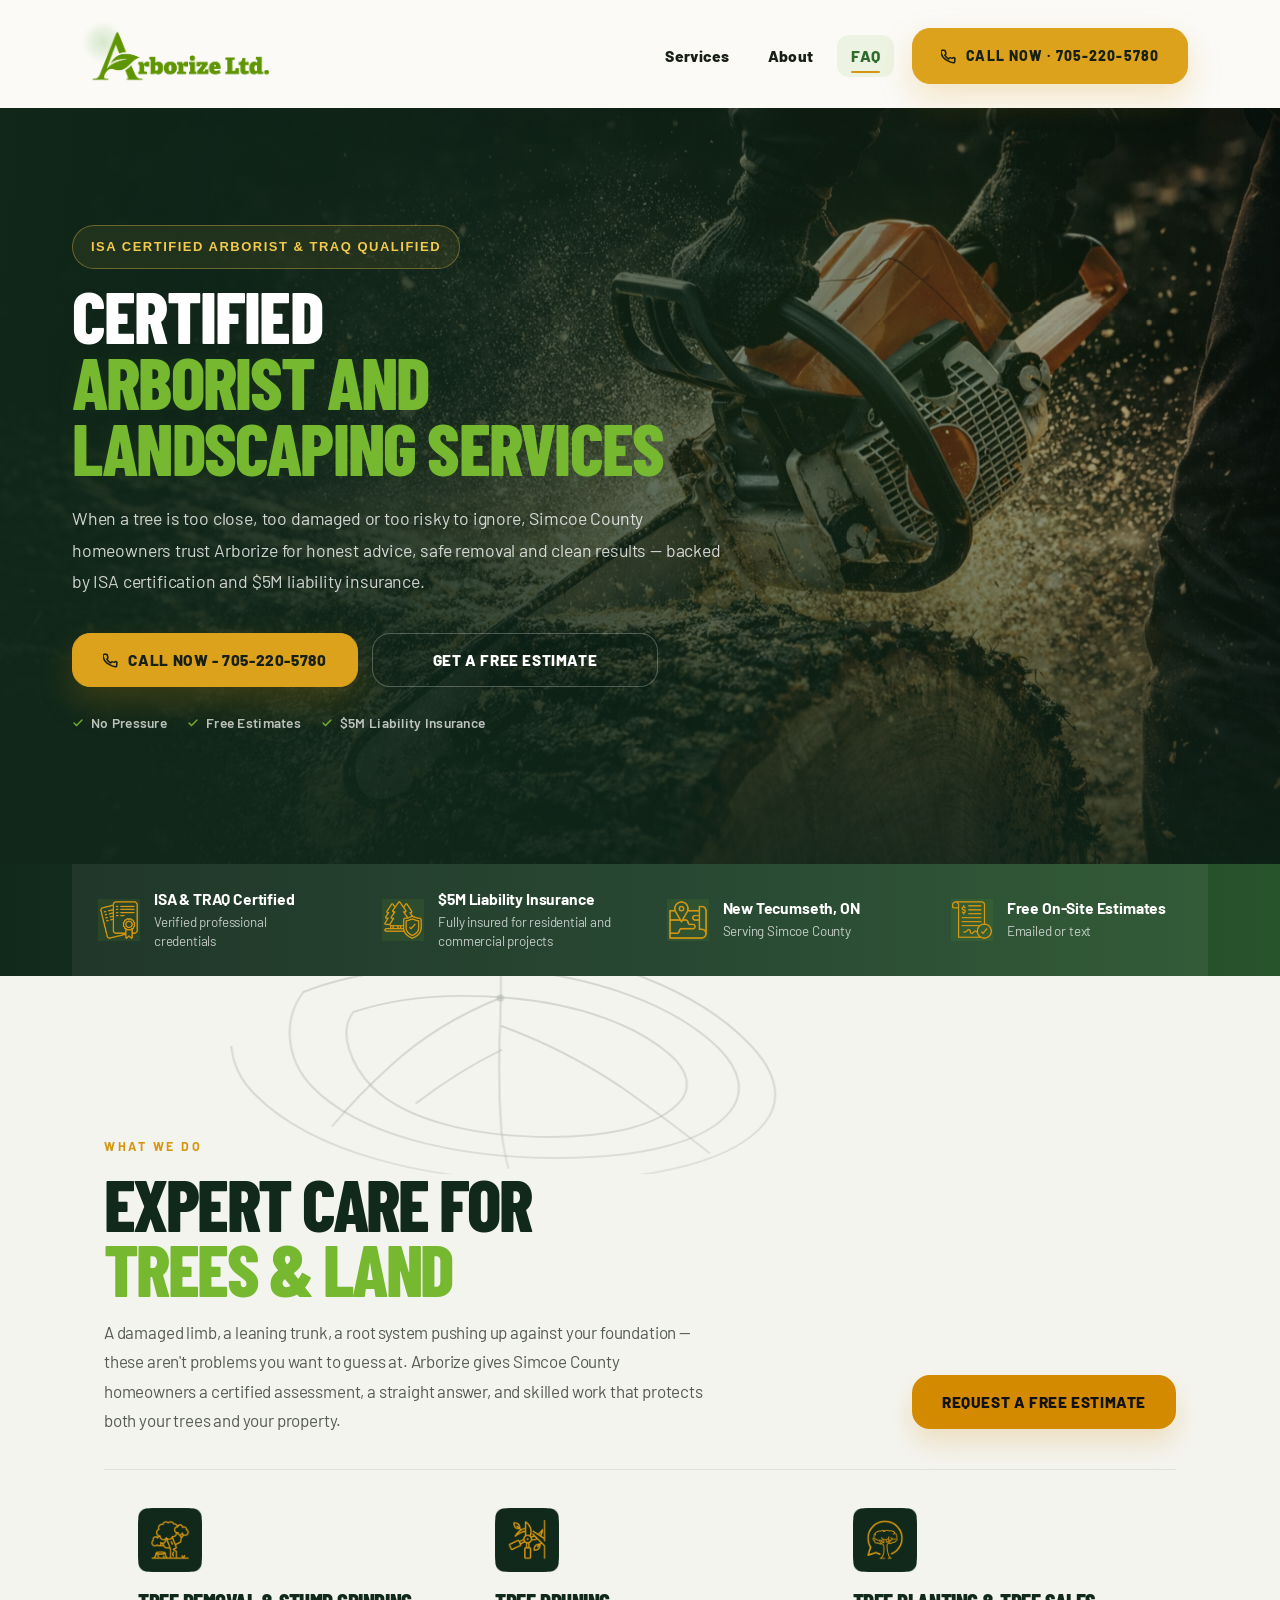
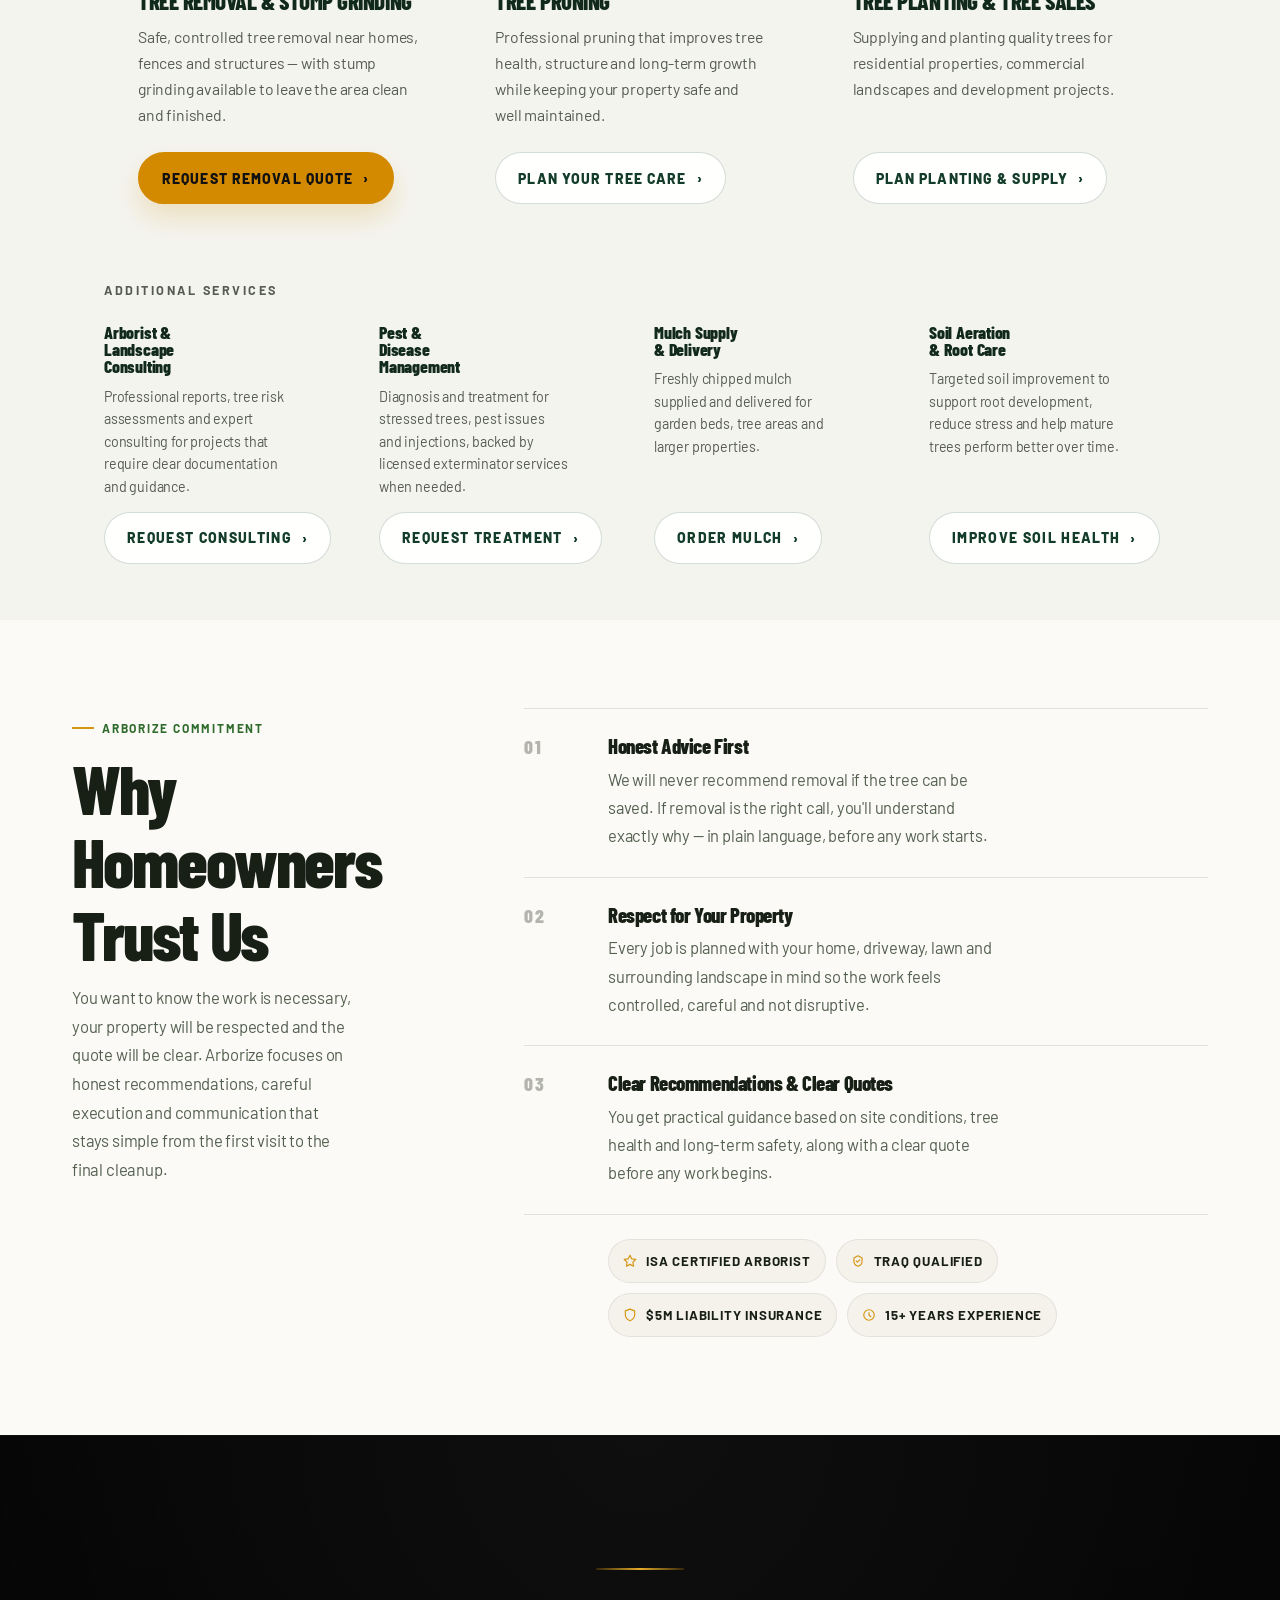
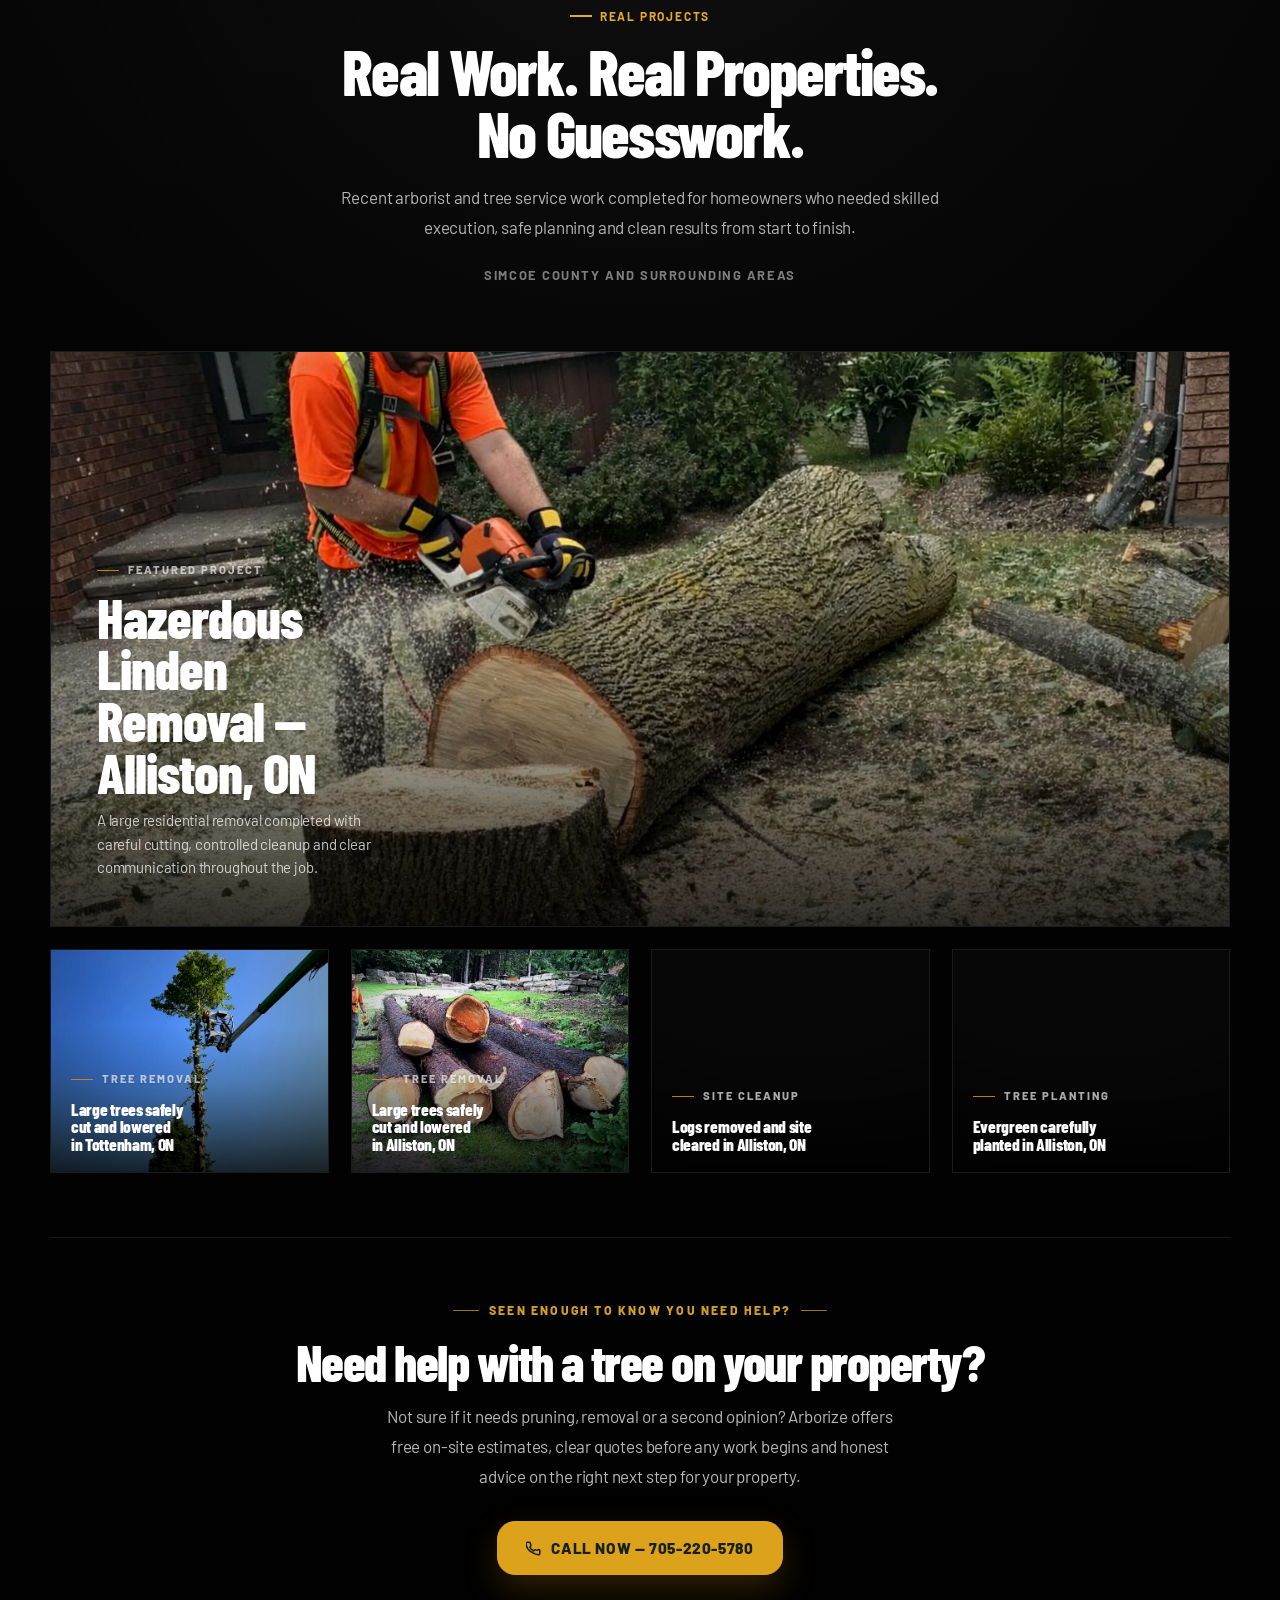
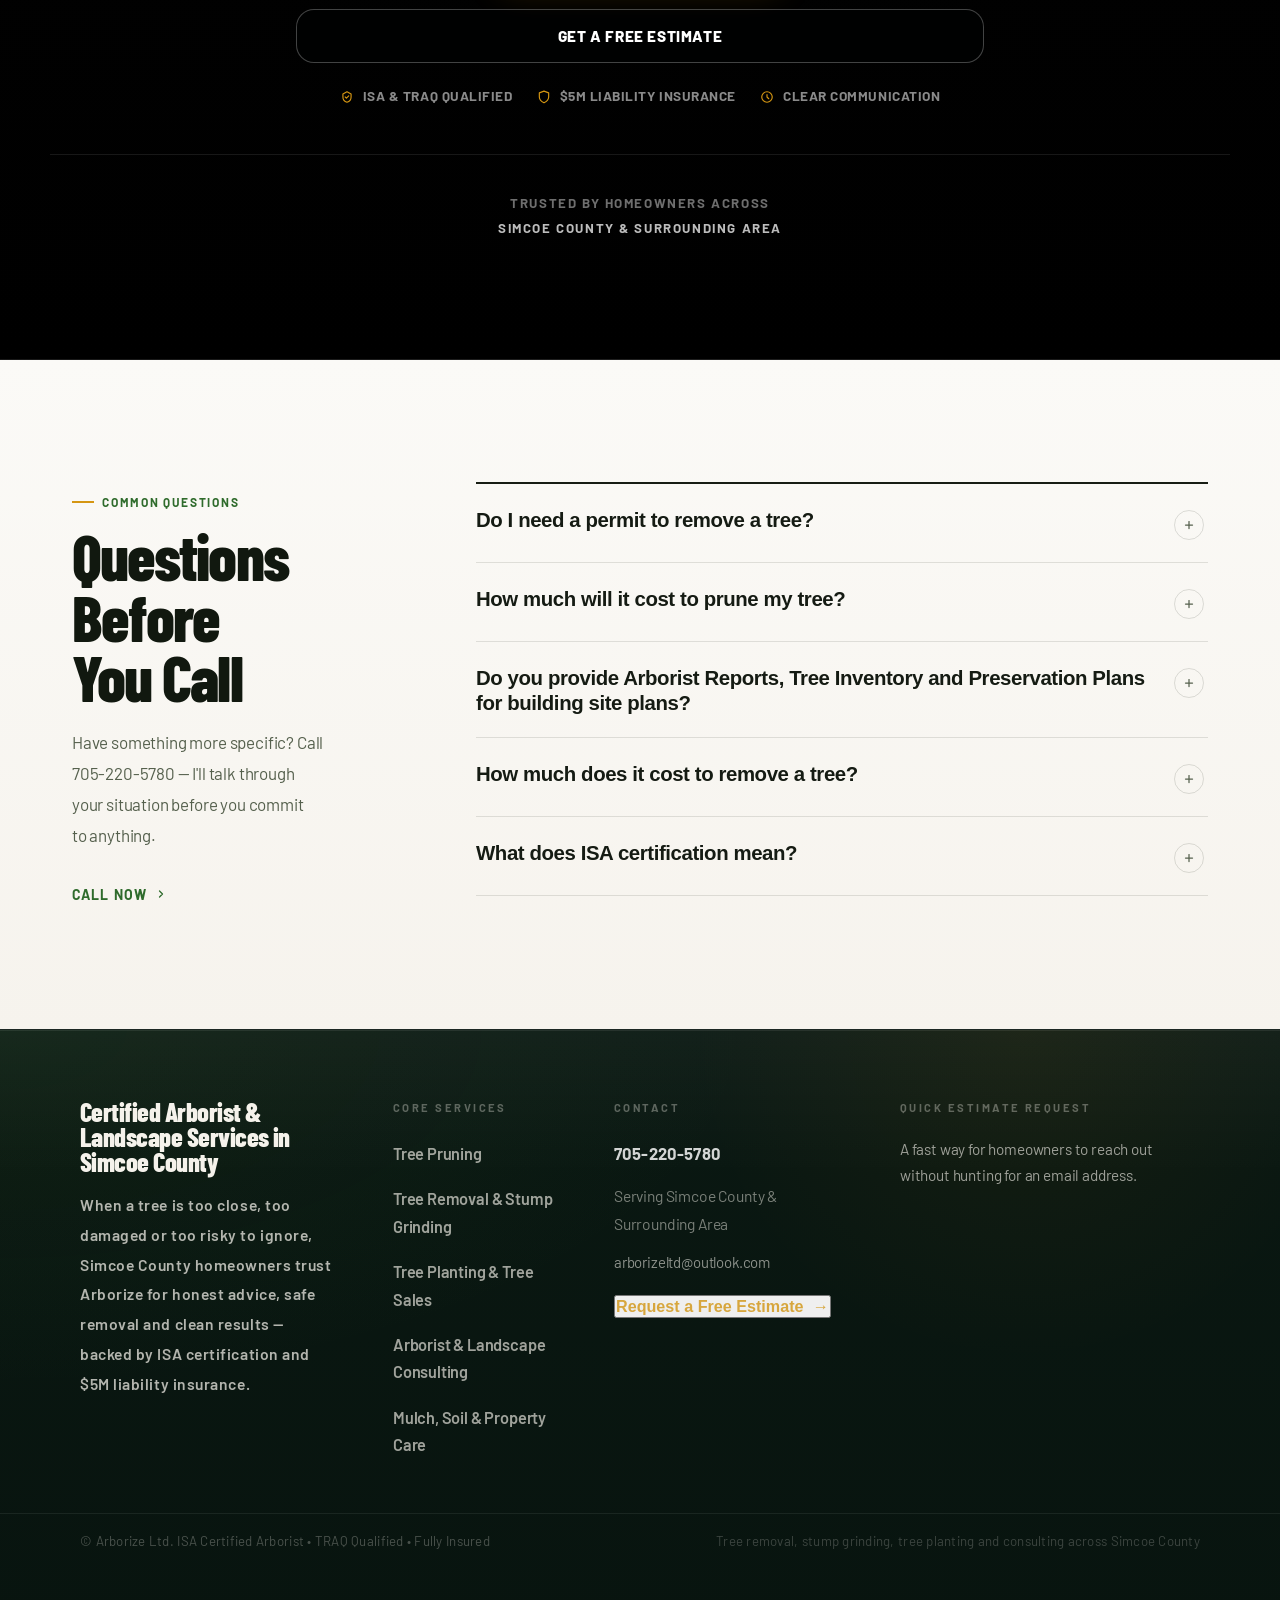
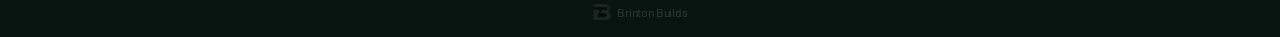
==== commit fa9f55c8: "Added Tally" ====
--- a/index.html
+++ b/index.html
@@ -176,6 +176,7 @@
 }
 </style>
 
+<script async src="https://tally.so/widgets/embed.js"></script>
 </head>
 <body>
 <!-- HEADER -->
@@ -232,7 +233,13 @@
 <svg aria-hidden="true" fill="none" stroke="currentColor" stroke-linecap="round" stroke-linejoin="round" stroke-width="2.5" viewbox="0 0 24 24"><path d="M22 16.92v3a2 2 0 0 1-2.18 2 19.79 19.79 0 0 1-8.63-3.07A19.5 19.5 0 0 1 3.07 12.72a19.79 19.79 0 0 1-3.07-8.67A2 2 0 0 1 2 2h3a2 2 0 0 1 2 1.72 12.84 12.84 0 0 0 .7 2.81 2 2 0 0 1-.45 2.11L6.09 9.91a16 16 0 0 0 6 6l1.27-1.27a2 2 0 0 1 2.11-.45 12.84 12.84 0 0 0 2.81.7A2 2 0 0 1 22 16.92z"></path></svg>
             Call Now - 705-220-5780
           </a>
-<a class="btn btn-call" href="mailto:arborizeltd@outlook.com?subject=Free%20Estimate%20Request&amp;body=Hi%20Arborize,%0A%0AI'd%20like%20to%20request%20a%20free%20estimate%20for...">Get a Free Estimate</a>
+<button 
+class="btn btn-call"
+data-tally-open="GxDVNe"
+data-tally-emoji-text="🌳"
+data-tally-emoji-animation="wave">
+Get a Free Estimate
+</button>
 </div>
 <div aria-label="Key credentials" class="hero-trust-row" role="list">
 <span class="hero-trust-item" role="listitem">
@@ -300,7 +307,7 @@
 </div>
 </div>
 <div class="services-header-cta">
-<a class="btn btn-primary services-header-button" href="#contact">Request a Free Estimate</a>
+<button type="button" class="btn btn-primary services-header-button" data-tally-open="GxDVNe" data-tally-emoji-text="🌳" data-tally-emoji-animation="wave">Request a Free Estimate</button>
 </div>
 </header>
 <!-- Primary Services: 3-column grid -->
@@ -573,7 +580,7 @@
 <a class="elite-footer-phone" href="tel:7052205780">705-220-5780</a>
 <p class="elite-footer-location">Serving Simcoe County &amp; Surrounding Area</p>
 <a class="elite-footer-email" href="mailto:arborizeltd@outlook.com?subject=Estimate%20Request%20%E2%80%94%20Arborize%20Ltd.">arborizeltd@outlook.com</a>
-<a class="elite-footer-cta" href="mailto:arborizeltd@outlook.com?subject=Estimate%20Request%20%E2%80%94%20Arborize%20Ltd.">Request a Free Estimate <span class="elite-footer-arrow">→</span></a>
+<button type="button" class="elite-footer-cta" data-tally-open="GxDVNe" data-tally-emoji-text="🌳" data-tally-emoji-animation="wave">Request a Free Estimate <span class="elite-footer-arrow">→</span></button>
 </div>
 </div>
 <div class="elite-footer-form-wrap">
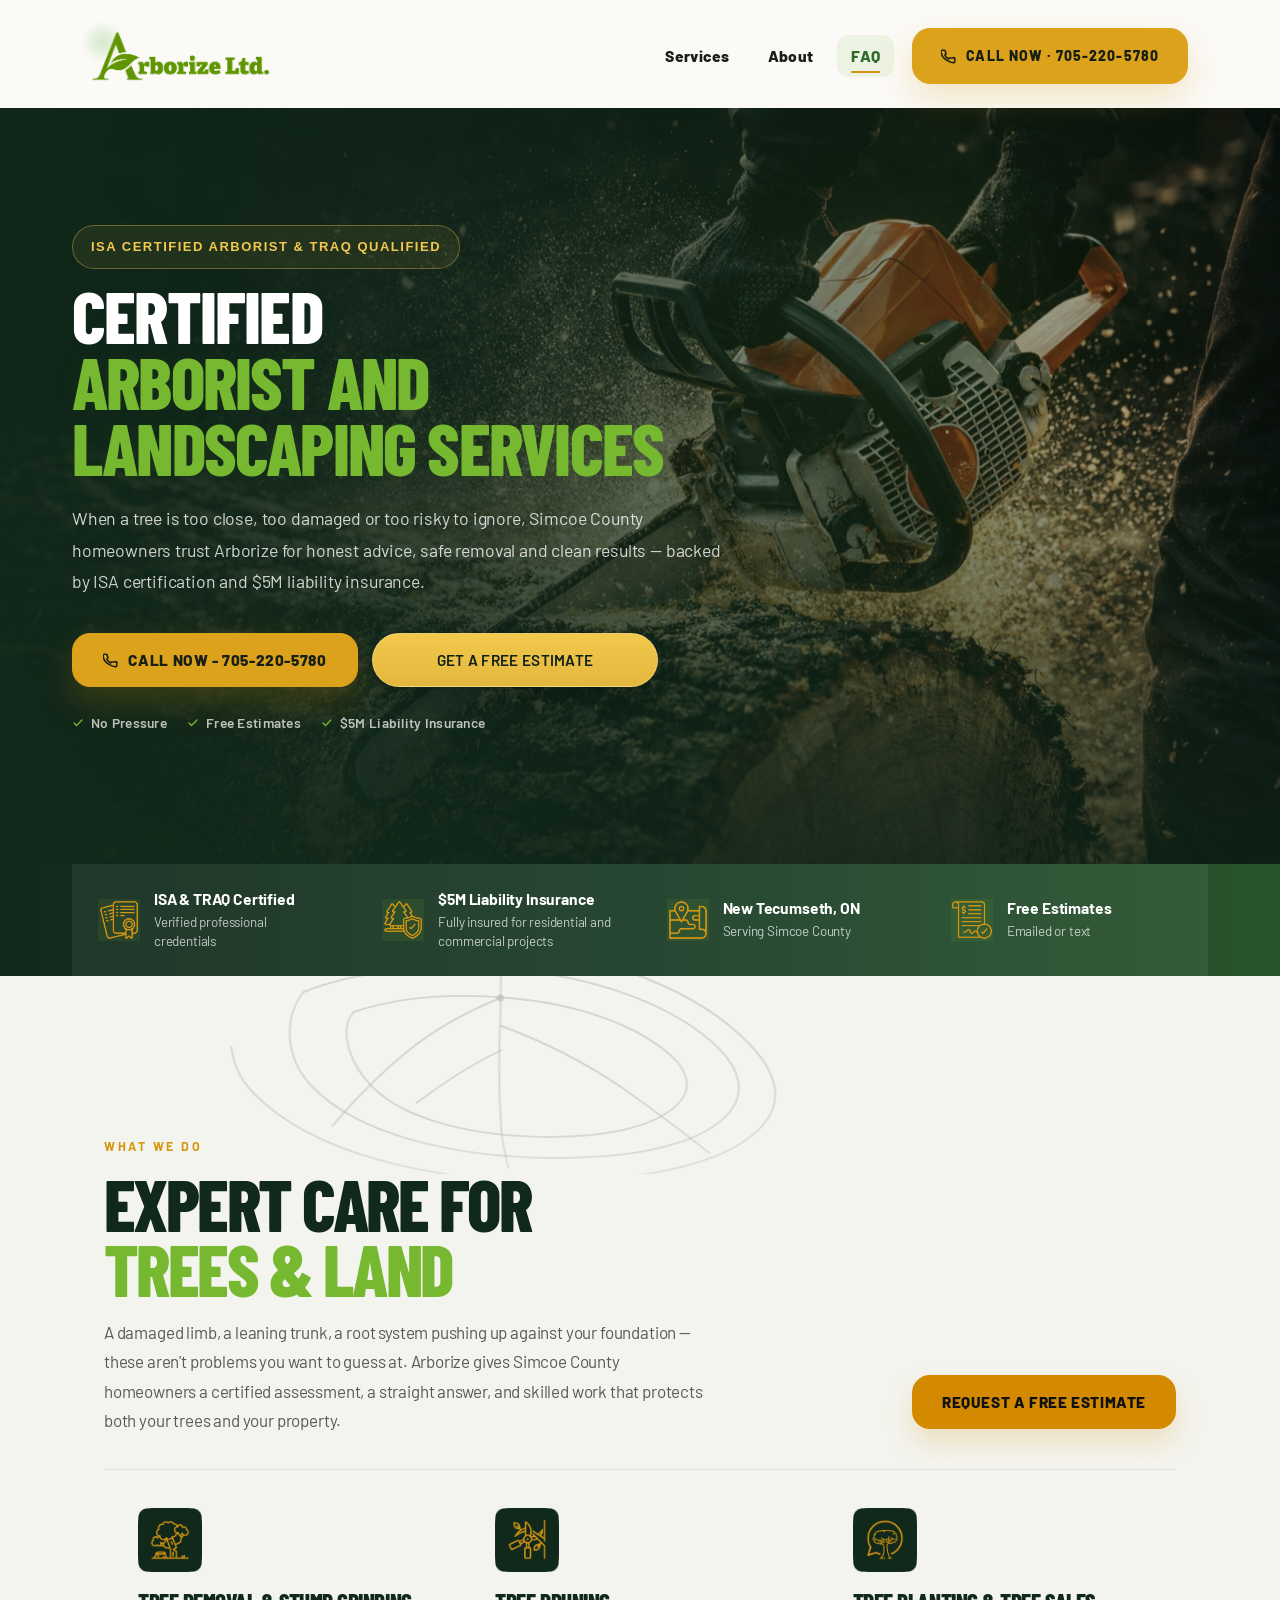
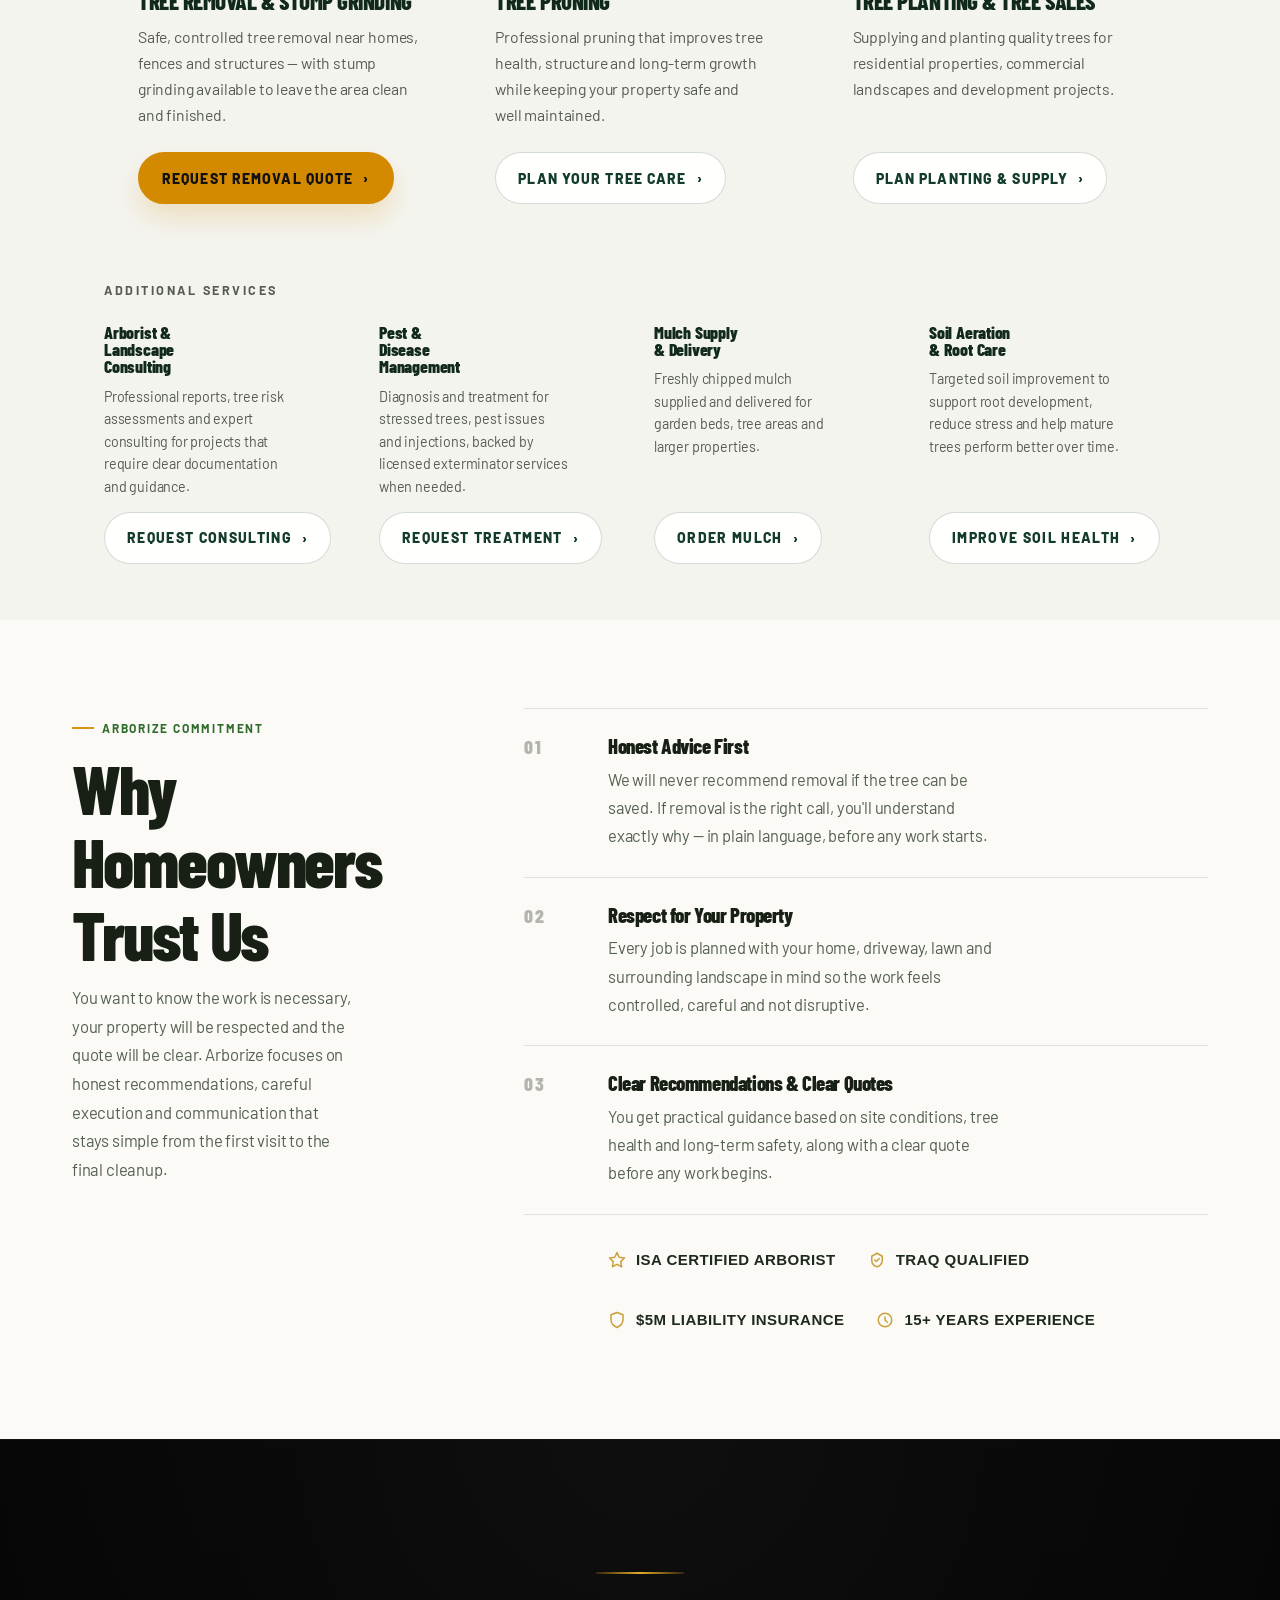
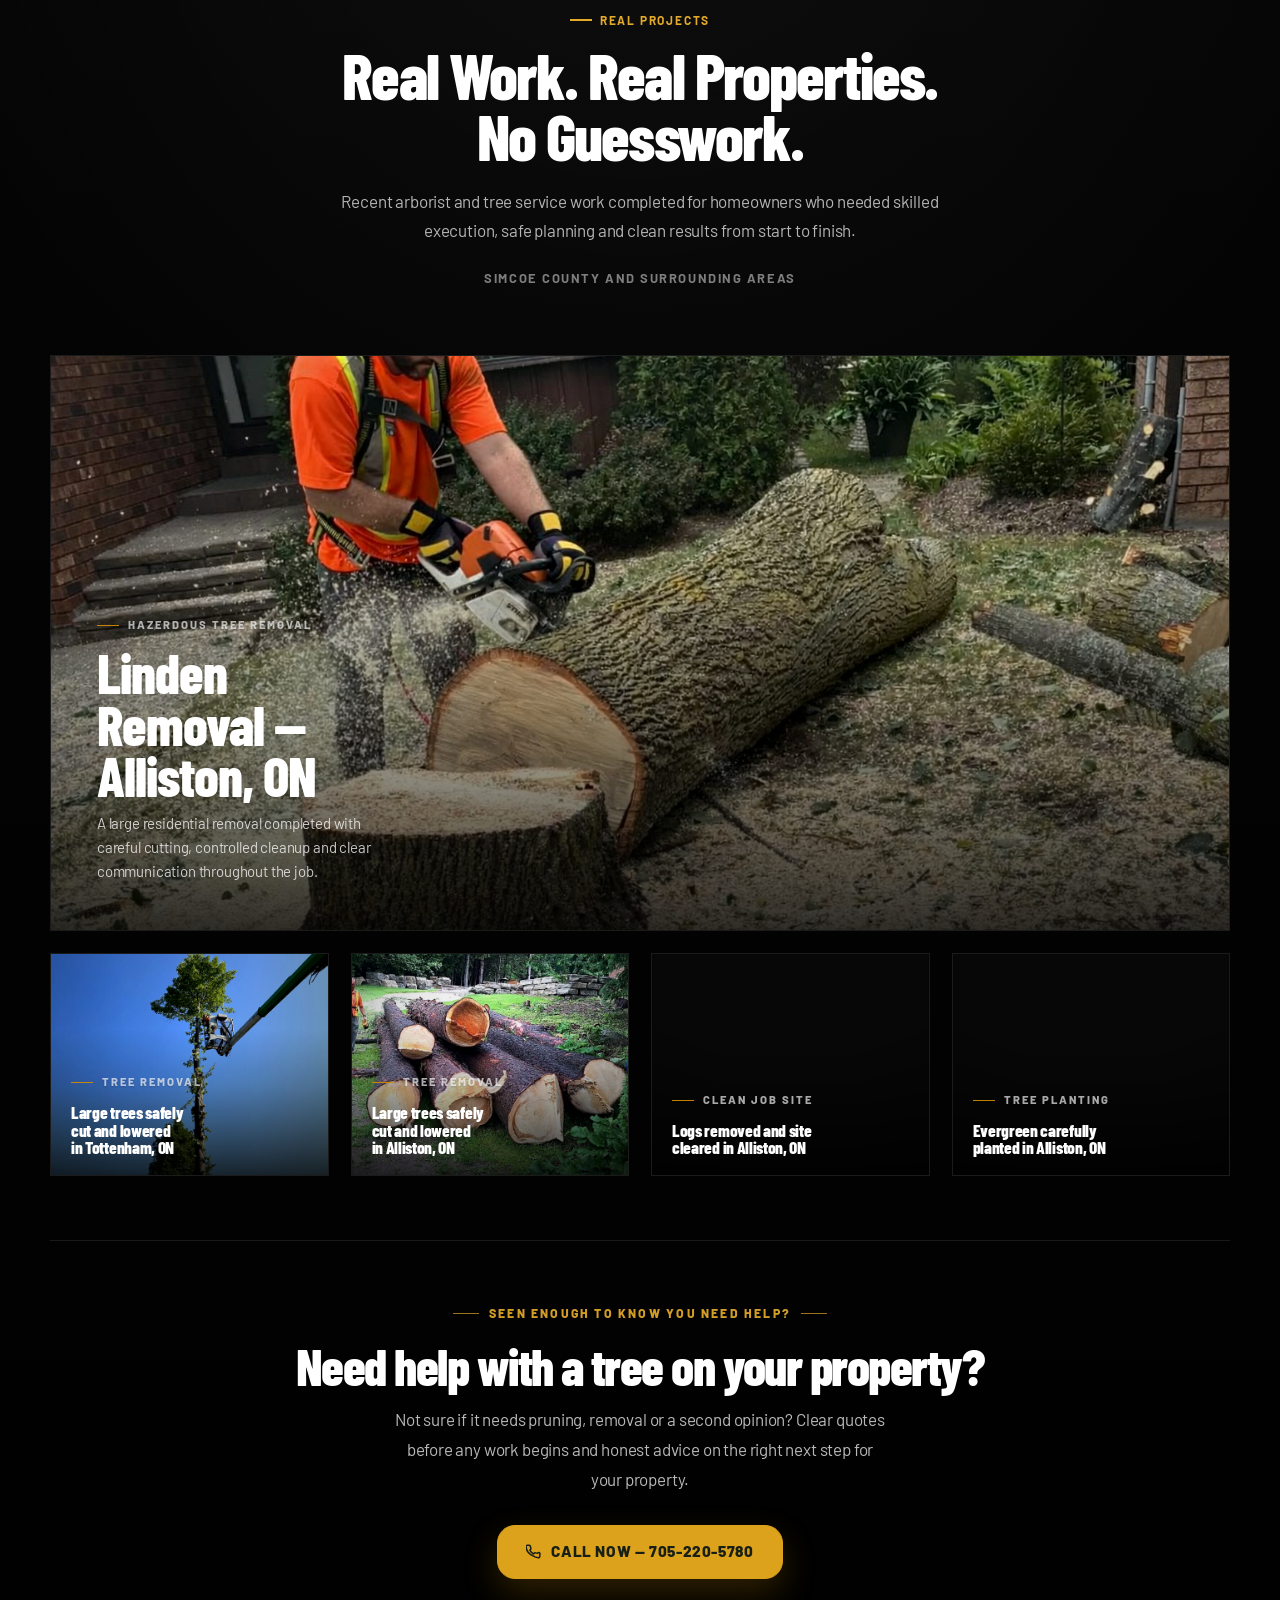
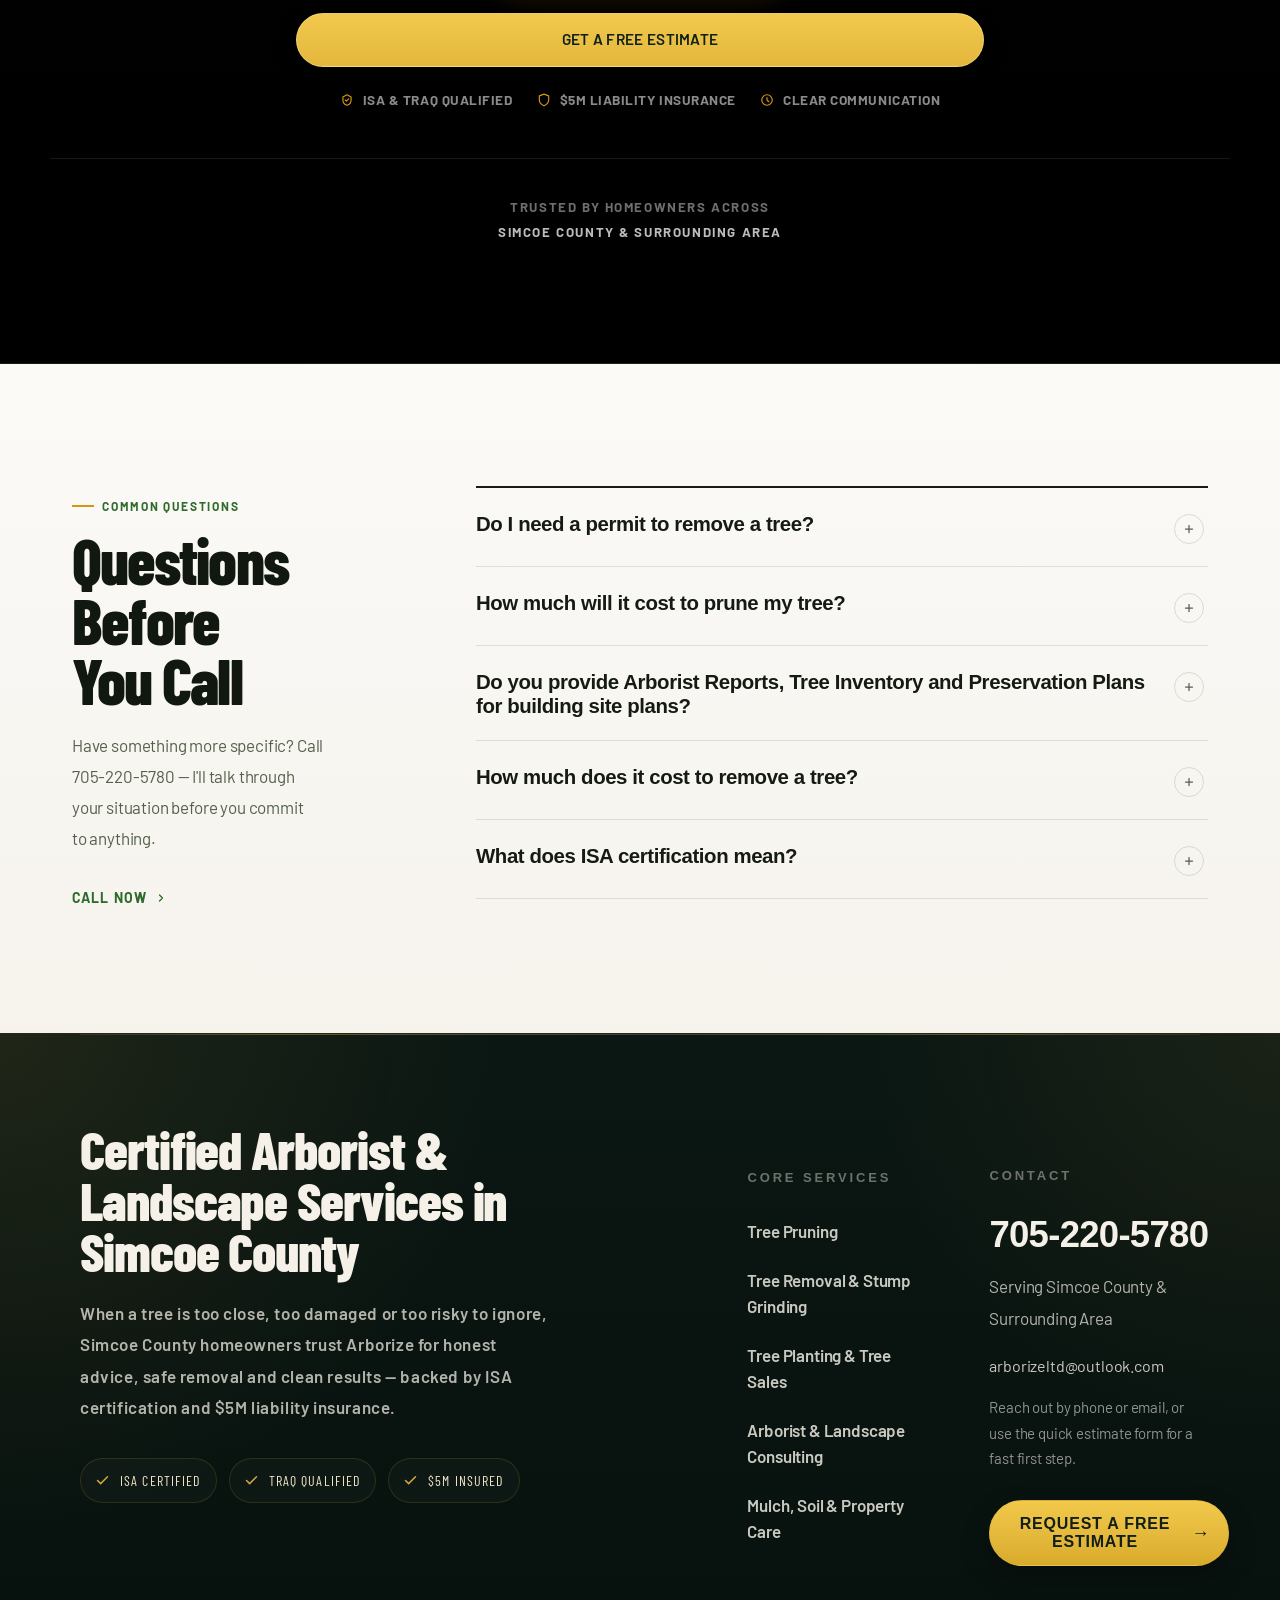
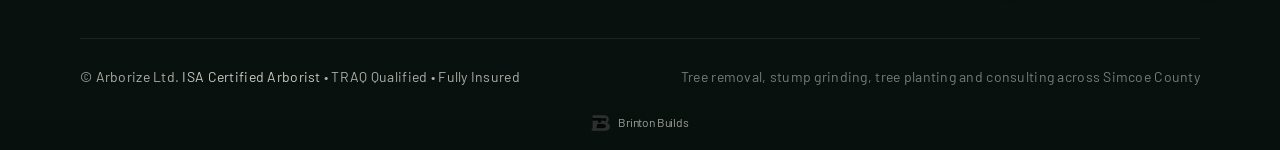
==== commit ede37267: "update index" ====
--- a/index.html
+++ b/index.html
@@ -126,7 +126,7 @@
       "name": "How much will it cost to prune my tree?",
       "acceptedAnswer": {
         "@type": "Answer",
-        "text": "Tree pruning costs depend on several factors including the tree’s location, size, accessibility, species, the amount of pruning required and whether the tree is hazardous. A site visit is required to properly quote the work. Please include your address, phone number and email when reaching out so a visit can be scheduled and your quote can be emailed to you."
+        "text": "Tree pruning costs depend on several factors including the tree’s location, size, accessibility, species, the amount of pruning required and whether the tree is hazardous. Arborize reviews each property before providing a quote. Please include your address, phone number and email when reaching out so the job can be assessed and your estimate can be sent to you."
       }
     },
     {
@@ -142,7 +142,7 @@
       "name": "How much does it cost to remove a tree?",
       "acceptedAnswer": {
         "@type": "Answer",
-        "text": "Tree removal costs depend on factors such as location, size, accessibility, species and whether the tree is hazardous. A site visit is required to properly quote the job. Please include your address, phone number and email when contacting Arborize so a visit can be scheduled and your quote can be emailed to you."
+        "text": "Tree removal costs depend on factors such as location, size, accessibility, species and whether the tree is hazardous. Arborize reviews each property before providing a quote. Please include your address, phone number and email when contacting Arborize so the job can be assessed and your estimate can be sent to you."
       }
     },
     {
@@ -177,6 +177,137 @@
 </style>
 
 <script async src="https://tally.so/widgets/embed.js"></script>
+
+<style>
+/* Elite trust credentials spacing */
+.why-proof-strip{
+display:flex;
+flex-wrap:wrap;
+gap:18px 32px;
+align-items:center;
+margin-top:34px;
+}
+
+.why-proof-item{
+display:inline-flex;
+align-items:center;
+gap:10px;
+padding:0;
+border:none;
+background:none;
+border-radius:0;
+font-family:'Barlow Condensed',sans-serif;
+font-weight:600;
+letter-spacing:.03em;
+font-size:15px;
+color:#1e2a1f;
+}
+
+.why-proof-item svg{
+width:18px;
+height:18px;
+stroke:#caa03a;
+flex-shrink:0;
+}
+
+@media (max-width:768px){
+.why-proof-strip{
+gap:14px 20px;
+}
+.why-proof-item{
+font-size:14px;
+}
+}
+</style>
+
+
+<style>
+/* Button rollover contrast fix */
+.btn.btn-call,
+.btn.btn-call:visited,
+.btn.btn-call:hover,
+.btn.btn-call:focus-visible,
+.btn.btn-primary.services-header-button,
+.btn.btn-primary.services-header-button:hover,
+.btn.btn-primary.services-header-button:focus-visible,
+.elite-footer-cta,
+.elite-footer-cta:hover,
+.elite-footer-cta:focus-visible{
+color:#102019 !important;
+text-decoration:none;
+}
+
+.btn.btn-call:hover,
+.btn.btn-call:focus-visible,
+.btn.btn-primary.services-header-button:hover,
+.btn.btn-primary.services-header-button:focus-visible,
+.elite-footer-cta:hover,
+.elite-footer-cta:focus-visible{
+background:linear-gradient(180deg, #f5cf58 0%, #ddb33a 100%) !important;
+border-color:rgba(210,167,66,.34) !important;
+box-shadow:0 16px 38px rgba(0,0,0,.28) !important;
+filter:none !important;
+}
+
+.btn.btn-call:hover svg,
+.btn.btn-call:focus-visible svg,
+.btn.btn-primary.services-header-button:hover svg,
+.btn.btn-primary.services-header-button:focus-visible svg,
+.elite-footer-cta:hover svg,
+.elite-footer-cta:focus-visible svg{
+stroke:currentColor;
+fill:none;
+}
+</style>
+
+
+<style>
+/* ELITE CTA BUTTON — refined hover interaction */
+.btn.btn-call{
+background:linear-gradient(180deg,#f2c94c 0%,#e3b73d 100%);
+color:#102019;
+border-radius:999px;
+padding:14px 30px;
+font-weight:600;
+letter-spacing:.02em;
+transition:all .25s ease;
+box-shadow:0 8px 20px rgba(0,0,0,.18);
+position:relative;
+overflow:hidden;
+}
+
+/* hover lift + richer gold */
+.btn.btn-call:hover,
+.btn.btn-call:focus-visible{
+background:linear-gradient(180deg,#f6d36a 0%,#d9aa2f 100%);
+transform:translateY(-2px);
+box-shadow:0 16px 40px rgba(0,0,0,.28);
+color:#102019;
+}
+
+/* click press */
+.btn.btn-call:active{
+transform:translateY(0);
+box-shadow:0 6px 14px rgba(0,0,0,.2);
+}
+
+/* subtle light sweep */
+.btn.btn-call::after{
+content:"";
+position:absolute;
+top:0;
+left:-70%;
+width:50%;
+height:100%;
+background:linear-gradient(120deg,transparent,rgba(255,255,255,.35),transparent);
+transition:left .65s ease;
+}
+
+.btn.btn-call:hover::after{
+left:130%;
+}
+</style>
+
 </head>
 <body>
 <!-- HEADER -->
@@ -277,7 +408,7 @@
 </div>
 <div class="trust-item">
 <div aria-hidden="true" class="trust-icon"><img alt="" src="[data-uri]"/></div>
-<div class="trust-text"><strong>Free On-Site Estimates</strong><span>Emailed or text</span></div>
+<div class="trust-text"><strong>Free Estimates</strong><span>Emailed or text</span></div>
 </div>
 </div>
 </div>
@@ -426,17 +557,17 @@
 </header>
 <div class="work-photos-grid">
 <article class="wp-card wp-card--featured reveal-on-scroll">
-<a aria-label="Request a free estimate for tree removal work in Alliston" class="wp-card-link" href="#final-cta">
+<a aria-label="Request a free estimate for tree removal work in Alliston" class="wp-card-link" href="#" data-tally-open="GxDVNe" data-tally-emoji-text="🌳" data-tally-emoji-animation="wave">
 <img alt="Arborist tree removal job on a residential property in Alliston completed by Arborize Ltd." decoding="async" loading="lazy" src="assets/img/arborize-arborist-landscape.webp"/>
 <div class="wp-card-caption">
-<p class="wp-card-meta">Featured Project</p>
-<h3 class="wp-card-title">Hazerdous Linden Removal — Alliston, ON</h3>
+<p class="wp-card-meta">Hazerdous Tree Removal</p>
+<h3 class="wp-card-title">Linden Removal — Alliston, ON</h3>
 <p class="wp-card-copy">A large residential removal completed with careful cutting, controlled cleanup and clear communication throughout the job.</p>
 </div>
 </a>
 </article>
 <article class="wp-card reveal-on-scroll">
-<a aria-label="Request a free estimate for tree removal work in Tottenham" class="wp-card-link" href="#final-cta">
+<a aria-label="Request a free estimate for tree removal work in Tottenham" class="wp-card-link" href="#" data-tally-open="GxDVNe" data-tally-emoji-text="🌳" data-tally-emoji-animation="wave">
 <img alt="Large tree removal work completed by Arborize Ltd. in Tottenham." decoding="async" loading="lazy" src="assets/img/bucket-truck-tree-pruning.jpg"/>
 <div class="wp-card-caption">
 <p class="wp-card-meta">Tree Removal</p>
@@ -445,7 +576,7 @@
 </a>
 </article>
 <article class="wp-card reveal-on-scroll">
-<a aria-label="Request a free estimate for arborist work in New Tecumseth" class="wp-card-link" href="#final-cta">
+<a aria-label="Request a free estimate for arborist work in New Tecumseth" class="wp-card-link" href="#" data-tally-open="GxDVNe" data-tally-emoji-text="🌳" data-tally-emoji-animation="wave">
 <img alt="Residential arborist work completed by Arborize Ltd. in New Tecumseth." decoding="async" loading="lazy" src="assets/img/arborist-tree-removal-logs-web.webp"/>
 <div class="wp-card-caption">
 <p class="wp-card-meta">Tree Removal</p>
@@ -454,16 +585,16 @@
 </a>
 </article>
 <article class="wp-card reveal-on-scroll">
-<a aria-label="Request a free estimate for site cleanup work in Everett" class="wp-card-link" href="#final-cta">
+<a aria-label="Request a free estimate for site cleanup work in Everett" class="wp-card-link" href="#" data-tally-open="GxDVNe" data-tally-emoji-text="🌳" data-tally-emoji-animation="wave">
 <img alt="Site cleanup and log removal work completed by Arborize Ltd. in Everett." decoding="async" loading="lazy" src="assets/img/clean-job-site.jpg"/>
 <div class="wp-card-caption">
-<p class="wp-card-meta">Site Cleanup</p>
+<p class="wp-card-meta">Clean Job Site</p>
 <h3 class="wp-card-title">Logs removed and site cleared in Alliston, ON</h3>
 </div>
 </a>
 </article>
 <article class="wp-card reveal-on-scroll">
-<a aria-label="Request a free estimate for site cleanup work in Everett" class="wp-card-link" href="#final-cta">
+<a aria-label="Request a free estimate for site cleanup work in Everett" class="wp-card-link" href="#" data-tally-open="GxDVNe" data-tally-emoji-text="🌳" data-tally-emoji-animation="wave">
 <img alt="Site cleanup and log removal work completed by Arborize Ltd. in Everett." decoding="async" loading="lazy" src="assets/img/tree-planting.webp"/>
 <div class="wp-card-caption">
 <p class="wp-card-meta">Tree Planting</p>
@@ -476,13 +607,13 @@
 <div class="work-photos-gallery-cta-copy">
 <div class="work-photos-gallery-kicker">Seen enough to know you need help?</div>
 <h3>Need help with a tree on your property?</h3>
-<p>Not sure if it needs pruning, removal or a second opinion? Arborize offers free on-site estimates, clear quotes before any work begins and honest advice on the right next step for your property.</p>
+<p>Not sure if it needs pruning, removal or a second opinion? Clear quotes before any work begins and honest advice on the right next step for your property.</p>
 <div class="work-photos-gallery-actions">
 <a class="btn btn-primary footer-call-btn" href="tel:7052205780">
 <svg aria-hidden="true" fill="none" stroke="currentColor" stroke-linecap="round" stroke-linejoin="round" stroke-width="2.5" viewbox="0 0 24 24"><path d="M22 16.92v3a2 2 0 0 1-2.18 2 19.79 19.79 0 0 1-8.63-3.07A19.5 19.5 0 0 1 3.07 12.72a19.79 19.79 0 0 1-3.07-8.67A2 2 0 0 1 2 2h3a2 2 0 0 1 2 1.72 12.84 12.84 0 0 0 .7 2.81 2 2 0 0 1-.45 2.11L6.09 9.91a16 16 0 0 0 6 6l1.27-1.27a2 2 0 0 1 2.11-.45 12.84 12.84 0 0 0 2.81.7A2 2 0 0 1 22 16.92z"></path></svg>
         Call Now — 705-220-5780
       </a>
-<a class="btn btn-call footer-estimate-btn" href="#final-cta">Get a Free Estimate</a>
+<a class="btn btn-call footer-estimate-btn" href="#" data-tally-open="GxDVNe" data-tally-emoji-text="🌳" data-tally-emoji-animation="wave">Get a Free Estimate</a>
 </div>
 <div aria-label="Arborize credentials" class="work-photos-gallery-trust">
 <div class="work-photos-gallery-trust-item"><svg aria-hidden="true" fill="none" stroke="currentColor" stroke-linecap="round" stroke-linejoin="round" stroke-width="2" viewbox="0 0 24 24"><path d="M9 12l2 2 4-4"></path><path d="M12 3l7 4v5c0 5-3.5 8-7 9-3.5-1-7-4-7-9V7l7-4z"></path></svg><span>ISA &amp; TRAQ Qualified</span></div>
@@ -522,7 +653,7 @@
 <span aria-hidden="true" class="faq-icon"><svg fill="none" stroke="currentColor" stroke-linecap="round" stroke-width="2.5" viewbox="0 0 24 24"><line x1="12" x2="12" y1="5" y2="19"></line><line x1="5" x2="19" y1="12" y2="12"></line></svg></span>
 </button>
 <div class="faq-answer" id="faq-a2" role="region">
-<div class="faq-answer-inner"><p>Tree pruning costs depend on several factors including the tree’s location, size, accessibility, species, the amount of pruning required and whether the tree is hazardous. A site visit is required to properly quote the work. Please include your address, phone number and email when reaching out so a visit can be scheduled and your quote can be emailed to you.</p></div>
+<div class="faq-answer-inner"><p>Tree pruning costs depend on several factors including the tree’s location, size, accessibility, species, the amount of pruning required and whether the tree is hazardous. Arborize reviews each property before providing a quote. Please include your address, phone number and email when reaching out so the job can be assessed and your estimate can be sent to you.</p></div>
 </div>
 </div>
 <div class="faq-item" role="listitem">
@@ -540,7 +671,7 @@
 <span aria-hidden="true" class="faq-icon"><svg fill="none" stroke="currentColor" stroke-linecap="round" stroke-width="2.5" viewbox="0 0 24 24"><line x1="12" x2="12" y1="5" y2="19"></line><line x1="5" x2="19" y1="12" y2="12"></line></svg></span>
 </button>
 <div class="faq-answer" id="faq-a4" role="region">
-<div class="faq-answer-inner"><p>Tree removal costs depend on factors such as location, size, accessibility, species and whether the tree is hazardous. A site visit is required to properly quote the job. Please include your address, phone number and email when contacting Arborize so a visit can be scheduled and your quote can be emailed to you.</p></div>
+<div class="faq-answer-inner"><p>Tree removal costs depend on factors such as location, size, accessibility, species and whether the tree is hazardous. Arborize reviews each property before providing a quote. Please include your address, phone number and email when contacting Arborize so the job can be assessed and your estimate can be sent to you.</p></div>
 </div>
 </div>
 <div class="faq-item" role="listitem">
@@ -556,15 +687,336 @@
 </div>
 </div>
 </section>
-<!-- MINIMAL FOOTER -->
+<style>
+.elite-footer{
+position:relative;
+background:
+radial-gradient(circle at top left, rgba(210,167,66,.10), transparent 34%),
+radial-gradient(circle at top right, rgba(210,167,66,.08), transparent 28%),
+linear-gradient(180deg, #0b1713 0%, #07100d 100%);
+border-top:1px solid rgba(210,167,66,.16);
+margin-top:0;
+overflow:hidden;
+}
+
+.elite-footer::before{
+content:"";
+display:block;
+height:1px;
+width:min(1120px, calc(100% - 48px));
+margin:0 auto;
+background:linear-gradient(90deg, rgba(210,167,66,0), rgba(210,167,66,.32) 18%, rgba(255,255,255,.10) 50%, rgba(210,167,66,.32) 82%, rgba(210,167,66,0));
+}
+
+.elite-footer-main{
+width:min(1120px, calc(100% - 48px));
+margin:0 auto;
+padding:88px 0 0;
+}
+
+.elite-footer-grid{
+display:grid;
+grid-template-columns:minmax(0,1.22fr) minmax(0,.98fr);
+gap:104px;
+align-items:start;
+}
+
+.elite-footer-brand{
+max-width:470px;
+}
+
+.elite-footer-right{
+display:grid;
+grid-template-columns:minmax(170px,.88fr) minmax(240px,1.06fr);
+gap:72px;
+margin-top:42px;
+align-items:start;
+}
+
+.elite-footer-services{
+padding-top:2px;
+}
+
+.elite-footer-brand-name{
+margin:0 0 22px;
+font-family:'Barlow Condensed',sans-serif;
+font-size:clamp(2.1rem,4.2vw,3.35rem);
+line-height:.95;
+letter-spacing:-.02em;
+text-transform:none;
+color:#f5f1e8;
+}
+
+.elite-footer-brand-copy,
+.elite-footer-form-intro,
+.elite-footer-location,
+.elite-footer-meta,
+.elite-footer-contact-note{
+margin:0;
+font-size:17px;
+line-height:1.85;
+color:rgba(245,241,232,.72);
+}
+
+.elite-footer-proof{
+display:flex;
+flex-wrap:wrap;
+gap:12px;
+margin-top:34px;
+}
+
+.elite-footer-proof-item{
+display:inline-flex;
+align-items:center;
+gap:10px;
+padding:10px 14px;
+border:1px solid rgba(210,167,66,.16);
+border-radius:999px;
+background:rgba(255,255,255,.025);
+font-family:'Barlow Condensed',sans-serif;
+font-size:14px;
+letter-spacing:.08em;
+text-transform:uppercase;
+color:#efe5c8;
+}
+
+.elite-footer-proof-item svg{
+width:15px;
+height:15px;
+stroke:#d2a742;
+flex-shrink:0;
+}
+
+.elite-footer-label{
+margin:0 0 26px;
+font-family:'Barlow Condensed',sans-serif;
+font-size:13px;
+font-weight:700;
+letter-spacing:.22em;
+text-transform:uppercase;
+color:rgba(245,241,232,.42);
+}
+
+.elite-footer-nav{
+display:flex;
+flex-direction:column;
+gap:16px;
+}
+
+.elite-footer-link,
+.elite-footer-email,
+.elite-footer-meta a,
+.bb-credit{
+color:rgba(245,241,232,.82);
+text-decoration:none;
+transition:color .2s ease, opacity .2s ease, transform .2s ease;
+}
+
+.elite-footer-link{
+font-size:17px;
+line-height:1.5;
+}
+
+.elite-footer-link:hover,
+.elite-footer-email:hover,
+.elite-footer-meta a:hover,
+.bb-credit:hover{
+color:#f2c94c;
+}
+
+.elite-footer-contact{
+display:flex;
+flex-direction:column;
+gap:16px;
+}
+
+.elite-footer-phone{
+font-family:'Barlow Condensed',sans-serif;
+font-size:2.15rem;
+line-height:1;
+letter-spacing:-.02em;
+color:#f5f1e8;
+text-decoration:none;
+}
+
+.elite-footer-email{
+font-size:16px;
+word-break:break-word;
+}
+
+.elite-footer-contact-note{
+font-size:15px;
+line-height:1.7;
+color:rgba(245,241,232,.58);
+max-width:26ch;
+}
+
+.elite-footer-cta{
+margin-top:12px;
+display:inline-flex;
+align-items:center;
+justify-content:center;
+gap:10px;
+width:fit-content;
+padding:14px 18px;
+border:1px solid rgba(210,167,66,.24);
+border-radius:999px;
+background:linear-gradient(180deg, #f2c94c 0%, #d9ab2d 100%);
+color:#102019;
+font-family:'Barlow Condensed',sans-serif;
+font-size:16px;
+font-weight:700;
+letter-spacing:.05em;
+text-transform:uppercase;
+box-shadow:0 12px 30px rgba(0,0,0,.22);
+cursor:pointer;
+transition:transform .2s ease, box-shadow .2s ease, filter .2s ease;
+}
+
+.elite-footer-cta:hover{
+transform:translateY(-2px);
+box-shadow:0 16px 38px rgba(0,0,0,.28);
+filter:brightness(1.03);
+}
+
+.elite-footer-arrow{
+font-size:18px;
+line-height:1;
+}
+
+.elite-footer-form-wrap{
+padding:24px;
+border:1px solid rgba(210,167,66,.14);
+border-radius:28px;
+background:linear-gradient(180deg, rgba(255,255,255,.05) 0%, rgba(255,255,255,.025) 100%);
+box-shadow:0 24px 70px rgba(0,0,0,.22);
+backdrop-filter:blur(14px);
+}
+
+.elite-footer-form-intro{
+margin-bottom:18px;
+font-size:16px;
+line-height:1.75;
+}
+
+.elite-footer-form-wrap .estimate-form{
+min-height:420px;
+border-radius:20px;
+overflow:hidden;
+background:rgba(7,16,13,.5);
+}
+
+.elite-footer-bottom{
+width:min(1120px, calc(100% - 48px));
+margin:72px auto 0;
+padding:26px 0 0;
+border-top:1px solid rgba(255,255,255,.08);
+}
+
+.elite-footer-bottom-inner{
+display:flex;
+justify-content:space-between;
+gap:24px;
+align-items:flex-start;
+}
+
+.elite-footer-meta{
+font-size:14px;
+line-height:1.7;
+color:rgba(245,241,232,.7);
+}
+
+.elite-footer-meta.is-quiet{
+text-align:right;
+color:rgba(245,241,232,.48);
+}
+
+.elite-footer-credit-wrap{
+text-align:center;
+padding:24px 0 14px;
+font-size:12px;
+color:rgba(245,241,232,.42);
+}
+
+.bb-credit{
+display:inline-flex;
+align-items:center;
+gap:8px;
+opacity:.78;
+}
+
+.bb-mark{
+height:16px;
+width:auto;
+}
+
+@media (max-width: 1080px){
+  .elite-footer-grid{
+    grid-template-columns:1fr;
+    gap:48px;
+  }
+
+  .elite-footer-right{
+    grid-template-columns:minmax(170px,.88fr) minmax(240px,1.06fr);
+    gap:56px;
+    margin-top:0;
+  }
+}
+
+@media (max-width: 720px){
+  .elite-footer-main{
+    width:min(100% - 32px, 1120px);
+    padding-top:64px;
+  }
+
+  .elite-footer-grid{
+    grid-template-columns:1fr;
+    gap:34px;
+  }
+
+  .elite-footer-right{
+    grid-template-columns:1fr;
+    gap:34px;
+    margin-top:0;
+  }
+
+  .elite-footer-brand-name{
+    font-size:2.5rem;
+  }
+
+  .elite-footer-phone{
+    font-size:1.8rem;
+  }
+
+  .elite-footer-bottom{
+    width:min(100% - 32px, 1120px);
+    margin-top:40px;
+  }
+
+  .elite-footer-bottom-inner{
+    flex-direction:column;
+  }
+
+  .elite-footer-meta.is-quiet{
+    text-align:left;
+  }
+}
+</style>
+<!-- ELITE FOOTER -->
 <footer class="elite-footer" id="contact">
 <div class="elite-footer-main">
 <div class="elite-footer-grid">
 <div class="elite-footer-brand">
 <p class="elite-footer-brand-name">Certified Arborist &amp; Landscape Services in Simcoe County</p>
 <p class="elite-footer-brand-copy">When a tree is too close, too damaged or too risky to ignore, Simcoe County homeowners trust Arborize for honest advice, safe removal and clean results — backed by ISA certification and $5M liability insurance.</p>
-</div>
-<div>
+<div class="elite-footer-proof" aria-label="Arborize credentials">
+<span class="elite-footer-proof-item"><svg aria-hidden="true" fill="none" stroke="currentColor" stroke-linecap="round" stroke-width="2.4" viewBox="0 0 24 24"><polyline points="20 6 9 17 4 12"></polyline></svg> ISA Certified</span>
+<span class="elite-footer-proof-item"><svg aria-hidden="true" fill="none" stroke="currentColor" stroke-linecap="round" stroke-width="2.4" viewBox="0 0 24 24"><polyline points="20 6 9 17 4 12"></polyline></svg> TRAQ Qualified</span>
+<span class="elite-footer-proof-item"><svg aria-hidden="true" fill="none" stroke="currentColor" stroke-linecap="round" stroke-width="2.4" viewBox="0 0 24 24"><polyline points="20 6 9 17 4 12"></polyline></svg> $5M Insured</span>
+</div>
+</div>
+<div class="elite-footer-right">
+<div class="elite-footer-services">
 <p class="elite-footer-label">Core Services</p>
 <nav class="elite-footer-nav">
 <a class="elite-footer-link" href="#services">Tree Pruning</a>
@@ -574,23 +1026,18 @@
 <a class="elite-footer-link" href="#services">Mulch, Soil &amp; Property Care</a>
 </nav>
 </div>
-<div>
+<div class="elite-footer-contact-wrap">
 <p class="elite-footer-label">Contact</p>
 <div class="elite-footer-contact">
 <a class="elite-footer-phone" href="tel:7052205780">705-220-5780</a>
 <p class="elite-footer-location">Serving Simcoe County &amp; Surrounding Area</p>
 <a class="elite-footer-email" href="mailto:arborizeltd@outlook.com?subject=Estimate%20Request%20%E2%80%94%20Arborize%20Ltd.">arborizeltd@outlook.com</a>
+<p class="elite-footer-contact-note">Reach out by phone or email, or use the quick estimate form for a fast first step.</p>
 <button type="button" class="elite-footer-cta" data-tally-open="GxDVNe" data-tally-emoji-text="🌳" data-tally-emoji-animation="wave">Request a Free Estimate <span class="elite-footer-arrow">→</span></button>
 </div>
 </div>
-<div class="elite-footer-form-wrap">
-<p class="elite-footer-label">Quick Estimate Request</p>
-<p class="elite-footer-form-intro">A fast way for homeowners to reach out without hunting for an email address.</p>
-<div class="estimate-form">
-<div data-tf-live="01KNAQK5Z9V1ET675RS5NJT6QB"></div>
-<script src="//embed.typeform.com/next/embed.js"></script>
-</div>
-</div>
+</div>
+
 </div>
 </div>
 <div class="elite-footer-bottom">
@@ -599,11 +1046,40 @@
 <p class="elite-footer-meta is-quiet">Tree removal, stump grinding, tree planting and consulting across Simcoe County</p>
 </div>
 </div>
-<div style="text-align:center; padding:28px 0 12px; font-size:12px; color:#6b6b6b;">
+<div class="elite-footer-credit-wrap">
 <a class="bb-credit" href="https://brintonbuilds.ca" rel="noopener" target="_blank">
 <img alt="Brinton Builds" class="bb-mark" src="assets/img/BrintonBuilds.png"/>
     Brinton Builds
   </a>
 </div>
 </footer>
-<script defer="True" src="assets/js/main.js"></script></body></html>+<script defer="True" src="assets/js/main.js"></script>
+<script>
+document.addEventListener('DOMContentLoaded', function () {
+  var tallyId = 'GxDVNe';
+  var estimateLabels = [
+    'get a free estimate',
+    'request a free estimate'
+  ];
+
+  function shouldOpenTally(el) {
+    var text = (el.textContent || '').replace(/\s+/g, ' ').trim().toLowerCase();
+    var href = (el.getAttribute('href') || '').trim();
+    return estimateLabels.includes(text) || href === '#final-cta';
+  }
+
+  document.querySelectorAll('a, button').forEach(function (el) {
+    if (!shouldOpenTally(el)) return;
+
+    el.setAttribute('data-tally-open', tallyId);
+    el.setAttribute('data-tally-emoji-text', '🌳');
+    el.setAttribute('data-tally-emoji-animation', 'wave');
+
+    if (el.tagName.toLowerCase() === 'a') {
+      el.setAttribute('href', '#');
+    }
+  });
+});
+</script>
+
+</body></html>
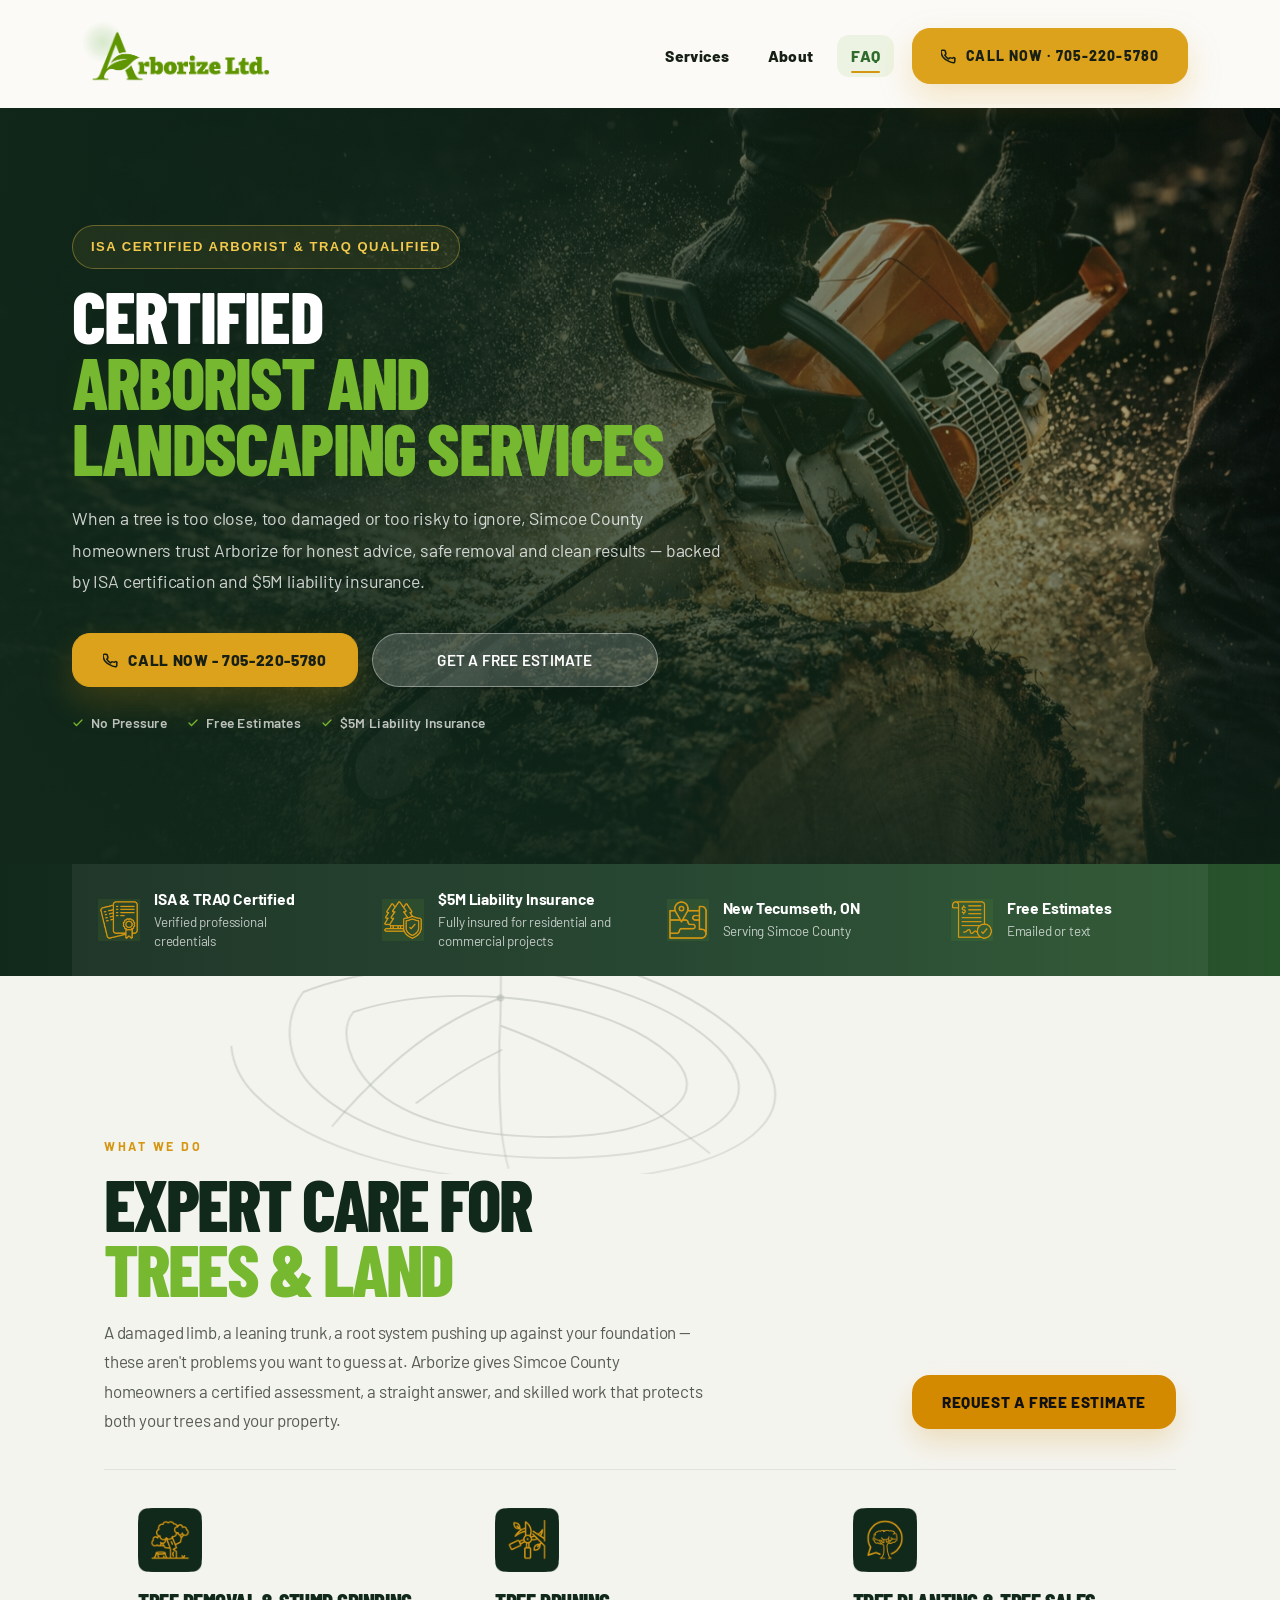
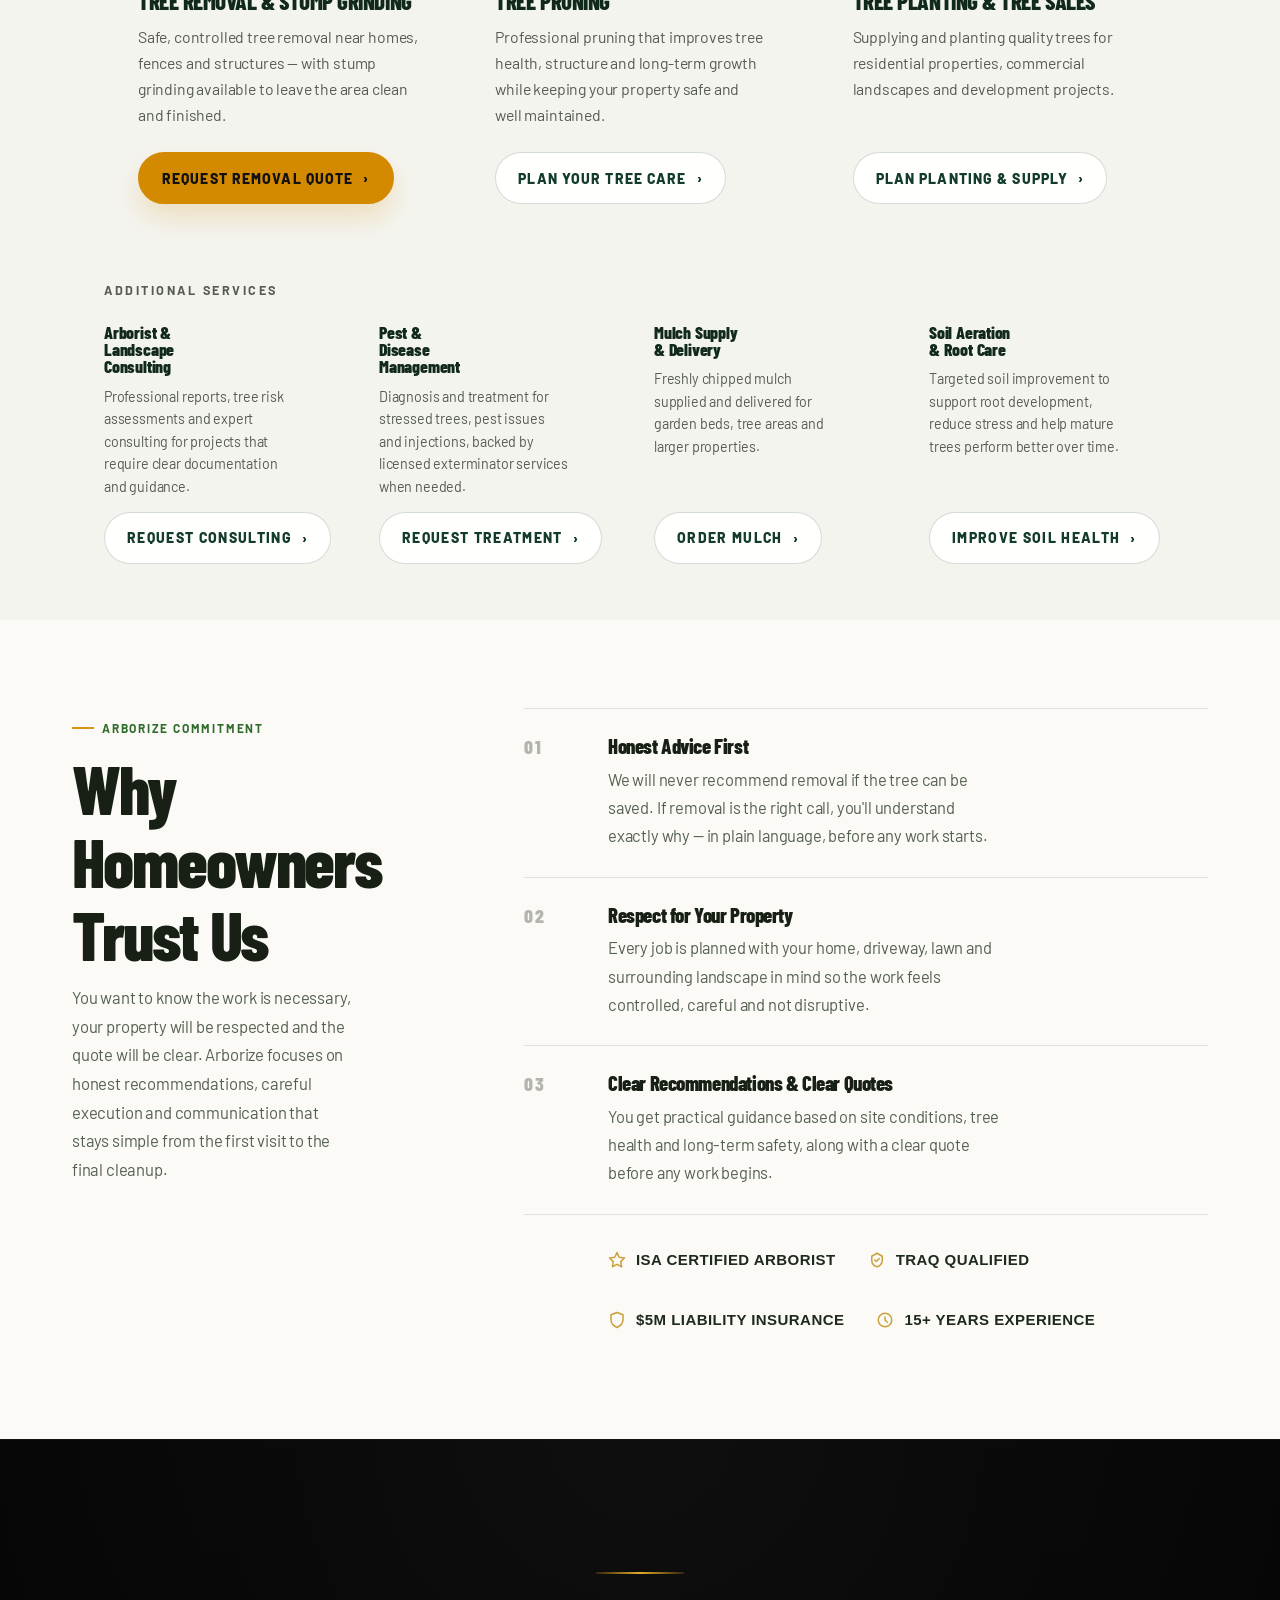
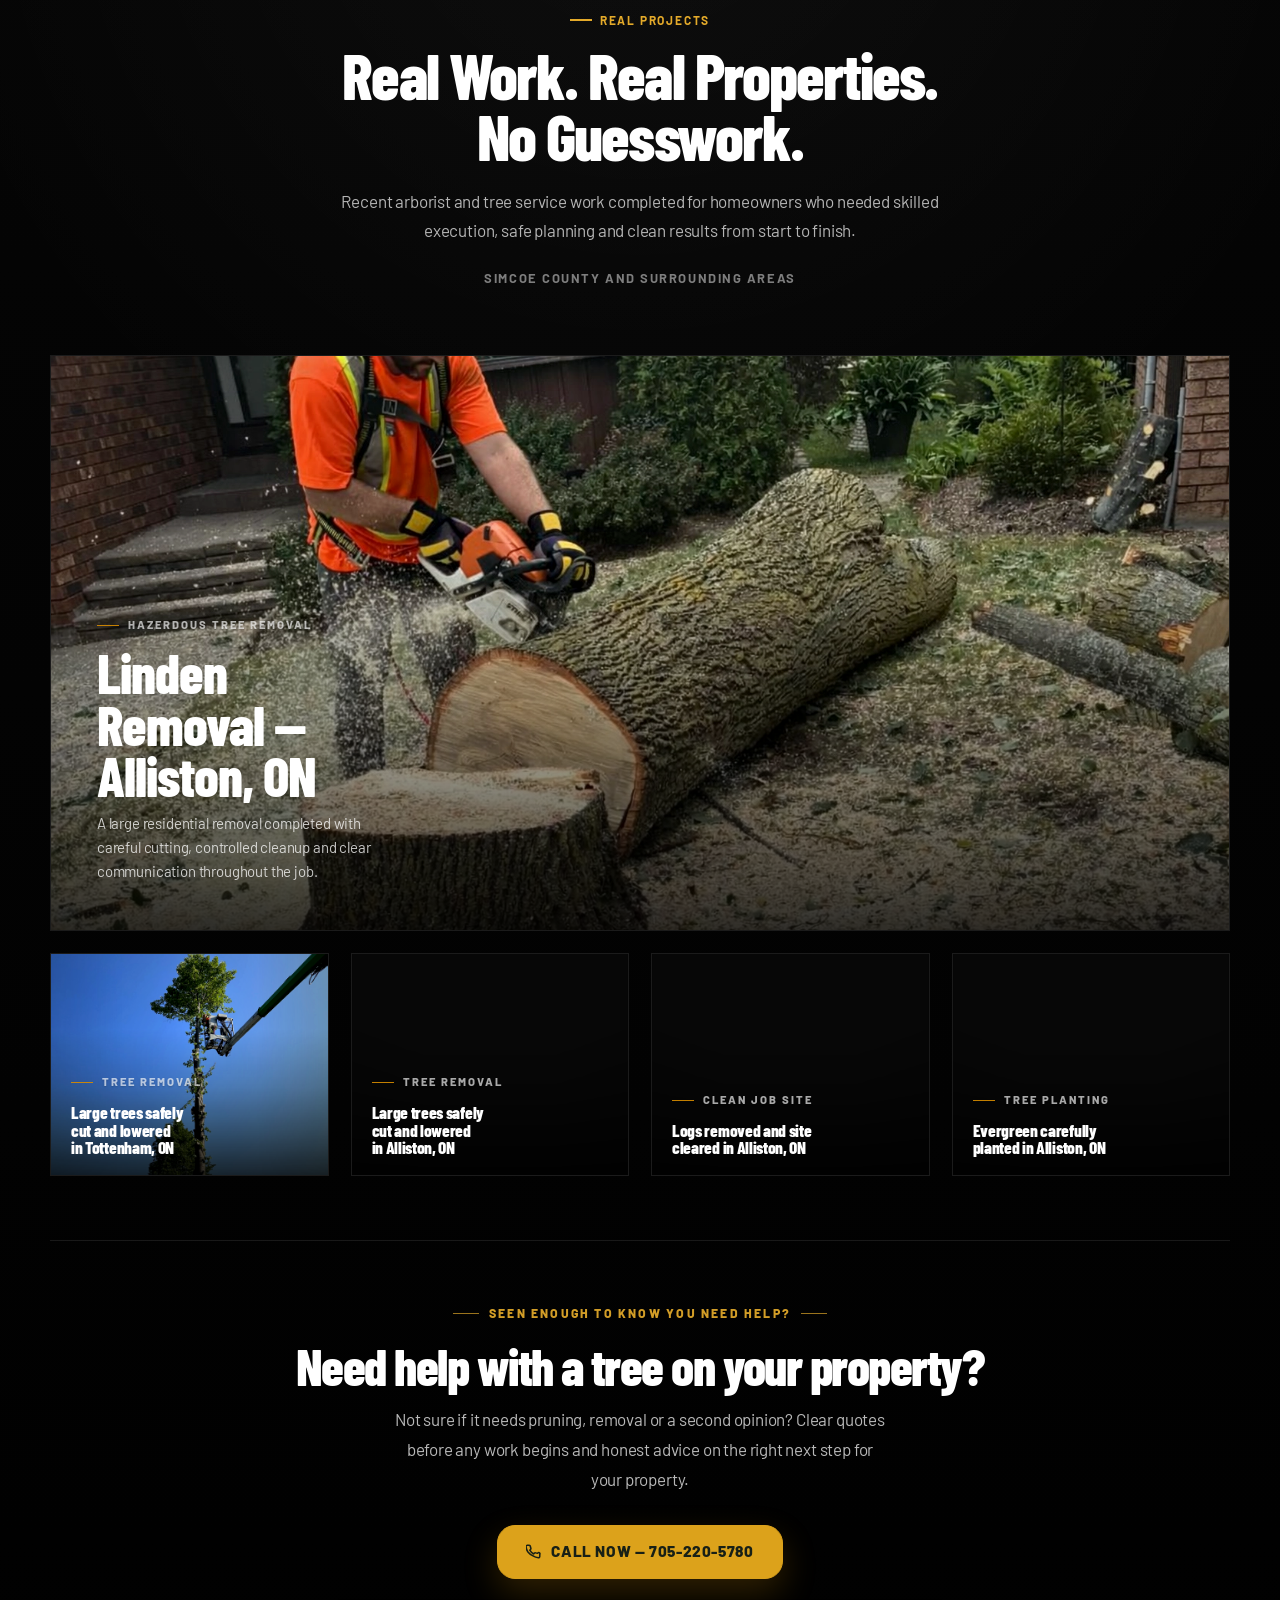
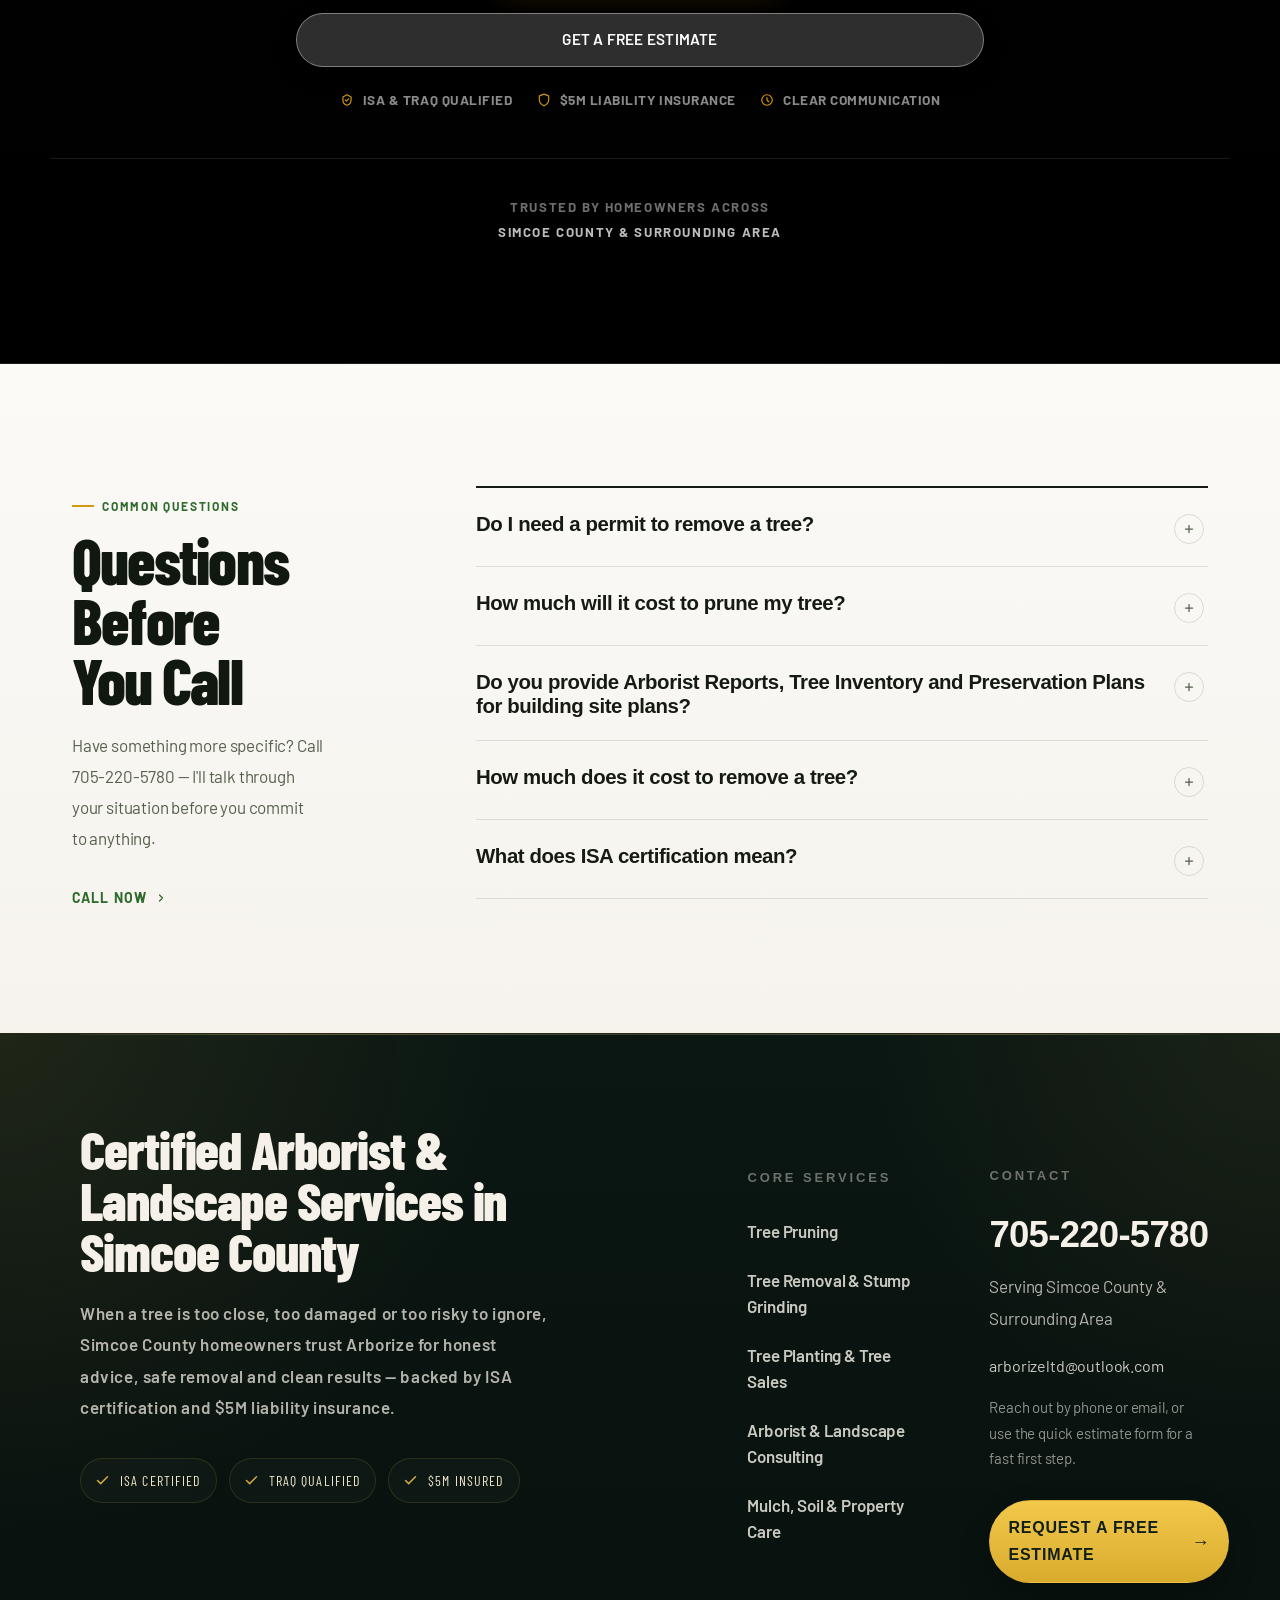
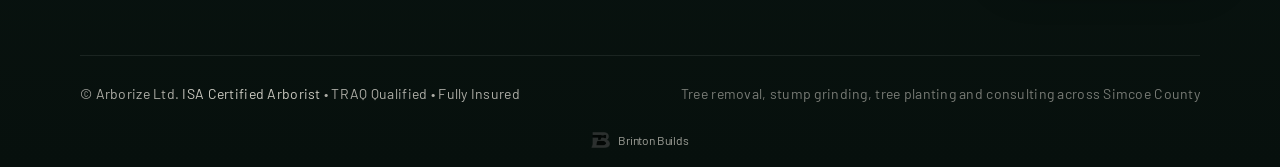
==== commit f71b91d2: "Add files via upload" ====
--- a/index.html
+++ b/index.html
@@ -2,7 +2,7 @@
 
 <!-- saved from url=(0029)https://arborize.netlify.app/ -->
 <html lang="en"><head><meta content="text/html; charset=utf-8" http-equiv="Content-Type"/>
-<meta content="noindex, nofollow" name="robots"/>
+<meta content="index, follow" name="robots"/>
 <meta content="width=device-width, initial-scale=1.0" name="viewport"/>
 <title>Arborist &amp; Landscape Services in Simcoe County &amp; Surrounding Areas | Arborize Ltd. | 705-220-5780</title>
 <meta content="Arborize Ltd. provides arborist consulting, tree risk assessments, preservation plans and landscape services in Simcoe County and Surrounding Areas." name="description"/>
@@ -176,7 +176,6 @@
 }
 </style>
 
-<script async src="https://tally.so/widgets/embed.js"></script>
 
 <style>
 /* Elite trust credentials spacing */
@@ -222,39 +221,17 @@
 
 
 <style>
-/* Button rollover contrast fix */
+/* Button colour & decoration resets */
 .btn.btn-call,
 .btn.btn-call:visited,
 .btn.btn-call:hover,
-.btn.btn-call:focus-visible,
-.btn.btn-primary.services-header-button,
-.btn.btn-primary.services-header-button:hover,
-.btn.btn-primary.services-header-button:focus-visible,
-.elite-footer-cta,
-.elite-footer-cta:hover,
-.elite-footer-cta:focus-visible{
-color:#102019 !important;
+.btn.btn-call:focus-visible{
+color:#ffffff !important;
 text-decoration:none;
 }
 
-.btn.btn-call:hover,
-.btn.btn-call:focus-visible,
-.btn.btn-primary.services-header-button:hover,
-.btn.btn-primary.services-header-button:focus-visible,
-.elite-footer-cta:hover,
-.elite-footer-cta:focus-visible{
-background:linear-gradient(180deg, #f5cf58 0%, #ddb33a 100%) !important;
-border-color:rgba(210,167,66,.34) !important;
-box-shadow:0 16px 38px rgba(0,0,0,.28) !important;
-filter:none !important;
-}
-
 .btn.btn-call:hover svg,
-.btn.btn-call:focus-visible svg,
-.btn.btn-primary.services-header-button:hover svg,
-.btn.btn-primary.services-header-button:focus-visible svg,
-.elite-footer-cta:hover svg,
-.elite-footer-cta:focus-visible svg{
+.btn.btn-call:focus-visible svg{
 stroke:currentColor;
 fill:none;
 }
@@ -262,36 +239,40 @@
 
 
 <style>
-/* ELITE CTA BUTTON — refined hover interaction */
+/* ELITE CTA BUTTON — frosted white */
 .btn.btn-call{
-background:linear-gradient(180deg,#f2c94c 0%,#e3b73d 100%);
-color:#102019;
+background:rgba(255,255,255,0.18);
+color:#ffffff;
+border:1.5px solid rgba(255,255,255,0.38);
 border-radius:999px;
-padding:14px 30px;
+padding:14px 32px;
 font-weight:600;
-letter-spacing:.02em;
-transition:all .25s ease;
-box-shadow:0 8px 20px rgba(0,0,0,.18);
+letter-spacing:.015em;
+transition:background .22s ease, border-color .22s ease, transform .2s ease, box-shadow .22s ease;
+box-shadow:0 2px 0 rgba(0,0,0,.06), 0 8px 24px rgba(0,0,0,.12);
+backdrop-filter:blur(6px);
+-webkit-backdrop-filter:blur(6px);
 position:relative;
 overflow:hidden;
 }
 
-/* hover lift + richer gold */
+/* hover — brighten frost */
 .btn.btn-call:hover,
 .btn.btn-call:focus-visible{
-background:linear-gradient(180deg,#f6d36a 0%,#d9aa2f 100%);
+background:rgba(255,255,255,0.28);
+border-color:rgba(255,255,255,0.65);
 transform:translateY(-2px);
-box-shadow:0 16px 40px rgba(0,0,0,.28);
-color:#102019;
-}
-
-/* click press */
+box-shadow:0 2px 0 rgba(0,0,0,.06), 0 18px 42px rgba(0,0,0,.20);
+color:#ffffff;
+}
+
+/* press */
 .btn.btn-call:active{
 transform:translateY(0);
-box-shadow:0 6px 14px rgba(0,0,0,.2);
-}
-
-/* subtle light sweep */
+box-shadow:0 2px 0 rgba(0,0,0,.06), 0 4px 12px rgba(0,0,0,.14);
+}
+
+/* shimmer sweep */
 .btn.btn-call::after{
 content:"";
 position:absolute;
@@ -299,8 +280,8 @@
 left:-70%;
 width:50%;
 height:100%;
-background:linear-gradient(120deg,transparent,rgba(255,255,255,.35),transparent);
-transition:left .65s ease;
+background:linear-gradient(120deg,transparent,rgba(255,255,255,.6),transparent);
+transition:left .55s ease;
 }
 
 .btn.btn-call:hover::after{
@@ -364,13 +345,7 @@
 <svg aria-hidden="true" fill="none" stroke="currentColor" stroke-linecap="round" stroke-linejoin="round" stroke-width="2.5" viewbox="0 0 24 24"><path d="M22 16.92v3a2 2 0 0 1-2.18 2 19.79 19.79 0 0 1-8.63-3.07A19.5 19.5 0 0 1 3.07 12.72a19.79 19.79 0 0 1-3.07-8.67A2 2 0 0 1 2 2h3a2 2 0 0 1 2 1.72 12.84 12.84 0 0 0 .7 2.81 2 2 0 0 1-.45 2.11L6.09 9.91a16 16 0 0 0 6 6l1.27-1.27a2 2 0 0 1 2.11-.45 12.84 12.84 0 0 0 2.81.7A2 2 0 0 1 22 16.92z"></path></svg>
             Call Now - 705-220-5780
           </a>
-<button 
-class="btn btn-call"
-data-tally-open="GxDVNe"
-data-tally-emoji-text="🌳"
-data-tally-emoji-animation="wave">
-Get a Free Estimate
-</button>
+<a class="btn btn-call" href="mailto:arborizeltd@outlook.com?subject=Estimate%20Request%20%E2%80%94%20Arborize%20Ltd.">Get a Free Estimate</a>
 </div>
 <div aria-label="Key credentials" class="hero-trust-row" role="list">
 <span class="hero-trust-item" role="listitem">
@@ -438,7 +413,7 @@
 </div>
 </div>
 <div class="services-header-cta">
-<button type="button" class="btn btn-primary services-header-button" data-tally-open="GxDVNe" data-tally-emoji-text="🌳" data-tally-emoji-animation="wave">Request a Free Estimate</button>
+<a class="btn btn-primary services-header-button" href="mailto:arborizeltd@outlook.com?subject=Estimate%20Request%20%E2%80%94%20Arborize%20Ltd.">Request a Free Estimate</a>
 </div>
 </header>
 <!-- Primary Services: 3-column grid -->
@@ -557,7 +532,7 @@
 </header>
 <div class="work-photos-grid">
 <article class="wp-card wp-card--featured reveal-on-scroll">
-<a aria-label="Request a free estimate for tree removal work in Alliston" class="wp-card-link" href="#" data-tally-open="GxDVNe" data-tally-emoji-text="🌳" data-tally-emoji-animation="wave">
+<a aria-label="Request a free estimate for tree removal work in Alliston" class="wp-card-link" href="mailto:arborizeltd@outlook.com?subject=Estimate%20Request%20%E2%80%94%20Arborize%20Ltd.">
 <img alt="Arborist tree removal job on a residential property in Alliston completed by Arborize Ltd." decoding="async" loading="lazy" src="assets/img/arborize-arborist-landscape.webp"/>
 <div class="wp-card-caption">
 <p class="wp-card-meta">Hazerdous Tree Removal</p>
@@ -567,7 +542,7 @@
 </a>
 </article>
 <article class="wp-card reveal-on-scroll">
-<a aria-label="Request a free estimate for tree removal work in Tottenham" class="wp-card-link" href="#" data-tally-open="GxDVNe" data-tally-emoji-text="🌳" data-tally-emoji-animation="wave">
+<a aria-label="Request a free estimate for tree removal work in Tottenham" class="wp-card-link" href="mailto:arborizeltd@outlook.com?subject=Estimate%20Request%20%E2%80%94%20Arborize%20Ltd.">
 <img alt="Large tree removal work completed by Arborize Ltd. in Tottenham." decoding="async" loading="lazy" src="assets/img/bucket-truck-tree-pruning.jpg"/>
 <div class="wp-card-caption">
 <p class="wp-card-meta">Tree Removal</p>
@@ -576,7 +551,7 @@
 </a>
 </article>
 <article class="wp-card reveal-on-scroll">
-<a aria-label="Request a free estimate for arborist work in New Tecumseth" class="wp-card-link" href="#" data-tally-open="GxDVNe" data-tally-emoji-text="🌳" data-tally-emoji-animation="wave">
+<a aria-label="Request a free estimate for arborist work in New Tecumseth" class="wp-card-link" href="mailto:arborizeltd@outlook.com?subject=Estimate%20Request%20%E2%80%94%20Arborize%20Ltd.">
 <img alt="Residential arborist work completed by Arborize Ltd. in New Tecumseth." decoding="async" loading="lazy" src="assets/img/arborist-tree-removal-logs-web.webp"/>
 <div class="wp-card-caption">
 <p class="wp-card-meta">Tree Removal</p>
@@ -585,7 +560,7 @@
 </a>
 </article>
 <article class="wp-card reveal-on-scroll">
-<a aria-label="Request a free estimate for site cleanup work in Everett" class="wp-card-link" href="#" data-tally-open="GxDVNe" data-tally-emoji-text="🌳" data-tally-emoji-animation="wave">
+<a aria-label="Request a free estimate for site cleanup work in Everett" class="wp-card-link" href="mailto:arborizeltd@outlook.com?subject=Estimate%20Request%20%E2%80%94%20Arborize%20Ltd.">
 <img alt="Site cleanup and log removal work completed by Arborize Ltd. in Everett." decoding="async" loading="lazy" src="assets/img/clean-job-site.jpg"/>
 <div class="wp-card-caption">
 <p class="wp-card-meta">Clean Job Site</p>
@@ -594,7 +569,7 @@
 </a>
 </article>
 <article class="wp-card reveal-on-scroll">
-<a aria-label="Request a free estimate for site cleanup work in Everett" class="wp-card-link" href="#" data-tally-open="GxDVNe" data-tally-emoji-text="🌳" data-tally-emoji-animation="wave">
+<a aria-label="Request a free estimate for site cleanup work in Everett" class="wp-card-link" href="mailto:arborizeltd@outlook.com?subject=Estimate%20Request%20%E2%80%94%20Arborize%20Ltd.">
 <img alt="Site cleanup and log removal work completed by Arborize Ltd. in Everett." decoding="async" loading="lazy" src="assets/img/tree-planting.webp"/>
 <div class="wp-card-caption">
 <p class="wp-card-meta">Tree Planting</p>
@@ -613,7 +588,7 @@
 <svg aria-hidden="true" fill="none" stroke="currentColor" stroke-linecap="round" stroke-linejoin="round" stroke-width="2.5" viewbox="0 0 24 24"><path d="M22 16.92v3a2 2 0 0 1-2.18 2 19.79 19.79 0 0 1-8.63-3.07A19.5 19.5 0 0 1 3.07 12.72a19.79 19.79 0 0 1-3.07-8.67A2 2 0 0 1 2 2h3a2 2 0 0 1 2 1.72 12.84 12.84 0 0 0 .7 2.81 2 2 0 0 1-.45 2.11L6.09 9.91a16 16 0 0 0 6 6l1.27-1.27a2 2 0 0 1 2.11-.45 12.84 12.84 0 0 0 2.81.7A2 2 0 0 1 22 16.92z"></path></svg>
         Call Now — 705-220-5780
       </a>
-<a class="btn btn-call footer-estimate-btn" href="#" data-tally-open="GxDVNe" data-tally-emoji-text="🌳" data-tally-emoji-animation="wave">Get a Free Estimate</a>
+<a class="btn btn-call footer-estimate-btn" href="mailto:arborizeltd@outlook.com?subject=Estimate%20Request%20%E2%80%94%20Arborize%20Ltd.">Get a Free Estimate</a>
 </div>
 <div aria-label="Arborize credentials" class="work-photos-gallery-trust">
 <div class="work-photos-gallery-trust-item"><svg aria-hidden="true" fill="none" stroke="currentColor" stroke-linecap="round" stroke-linejoin="round" stroke-width="2" viewbox="0 0 24 24"><path d="M9 12l2 2 4-4"></path><path d="M12 3l7 4v5c0 5-3.5 8-7 9-3.5-1-7-4-7-9V7l7-4z"></path></svg><span>ISA &amp; TRAQ Qualified</span></div>
@@ -1033,7 +1008,7 @@
 <p class="elite-footer-location">Serving Simcoe County &amp; Surrounding Area</p>
 <a class="elite-footer-email" href="mailto:arborizeltd@outlook.com?subject=Estimate%20Request%20%E2%80%94%20Arborize%20Ltd.">arborizeltd@outlook.com</a>
 <p class="elite-footer-contact-note">Reach out by phone or email, or use the quick estimate form for a fast first step.</p>
-<button type="button" class="elite-footer-cta" data-tally-open="GxDVNe" data-tally-emoji-text="🌳" data-tally-emoji-animation="wave">Request a Free Estimate <span class="elite-footer-arrow">→</span></button>
+<a class="elite-footer-cta" href="mailto:arborizeltd@outlook.com?subject=Estimate%20Request%20%E2%80%94%20Arborize%20Ltd.">Request a Free Estimate <span class="elite-footer-arrow">→</span></a>
 </div>
 </div>
 </div>
@@ -1054,32 +1029,5 @@
 </div>
 </footer>
 <script defer="True" src="assets/js/main.js"></script>
-<script>
-document.addEventListener('DOMContentLoaded', function () {
-  var tallyId = 'GxDVNe';
-  var estimateLabels = [
-    'get a free estimate',
-    'request a free estimate'
-  ];
-
-  function shouldOpenTally(el) {
-    var text = (el.textContent || '').replace(/\s+/g, ' ').trim().toLowerCase();
-    var href = (el.getAttribute('href') || '').trim();
-    return estimateLabels.includes(text) || href === '#final-cta';
-  }
-
-  document.querySelectorAll('a, button').forEach(function (el) {
-    if (!shouldOpenTally(el)) return;
-
-    el.setAttribute('data-tally-open', tallyId);
-    el.setAttribute('data-tally-emoji-text', '🌳');
-    el.setAttribute('data-tally-emoji-animation', 'wave');
-
-    if (el.tagName.toLowerCase() === 'a') {
-      el.setAttribute('href', '#');
-    }
-  });
-});
-</script>
 
 </body></html>
